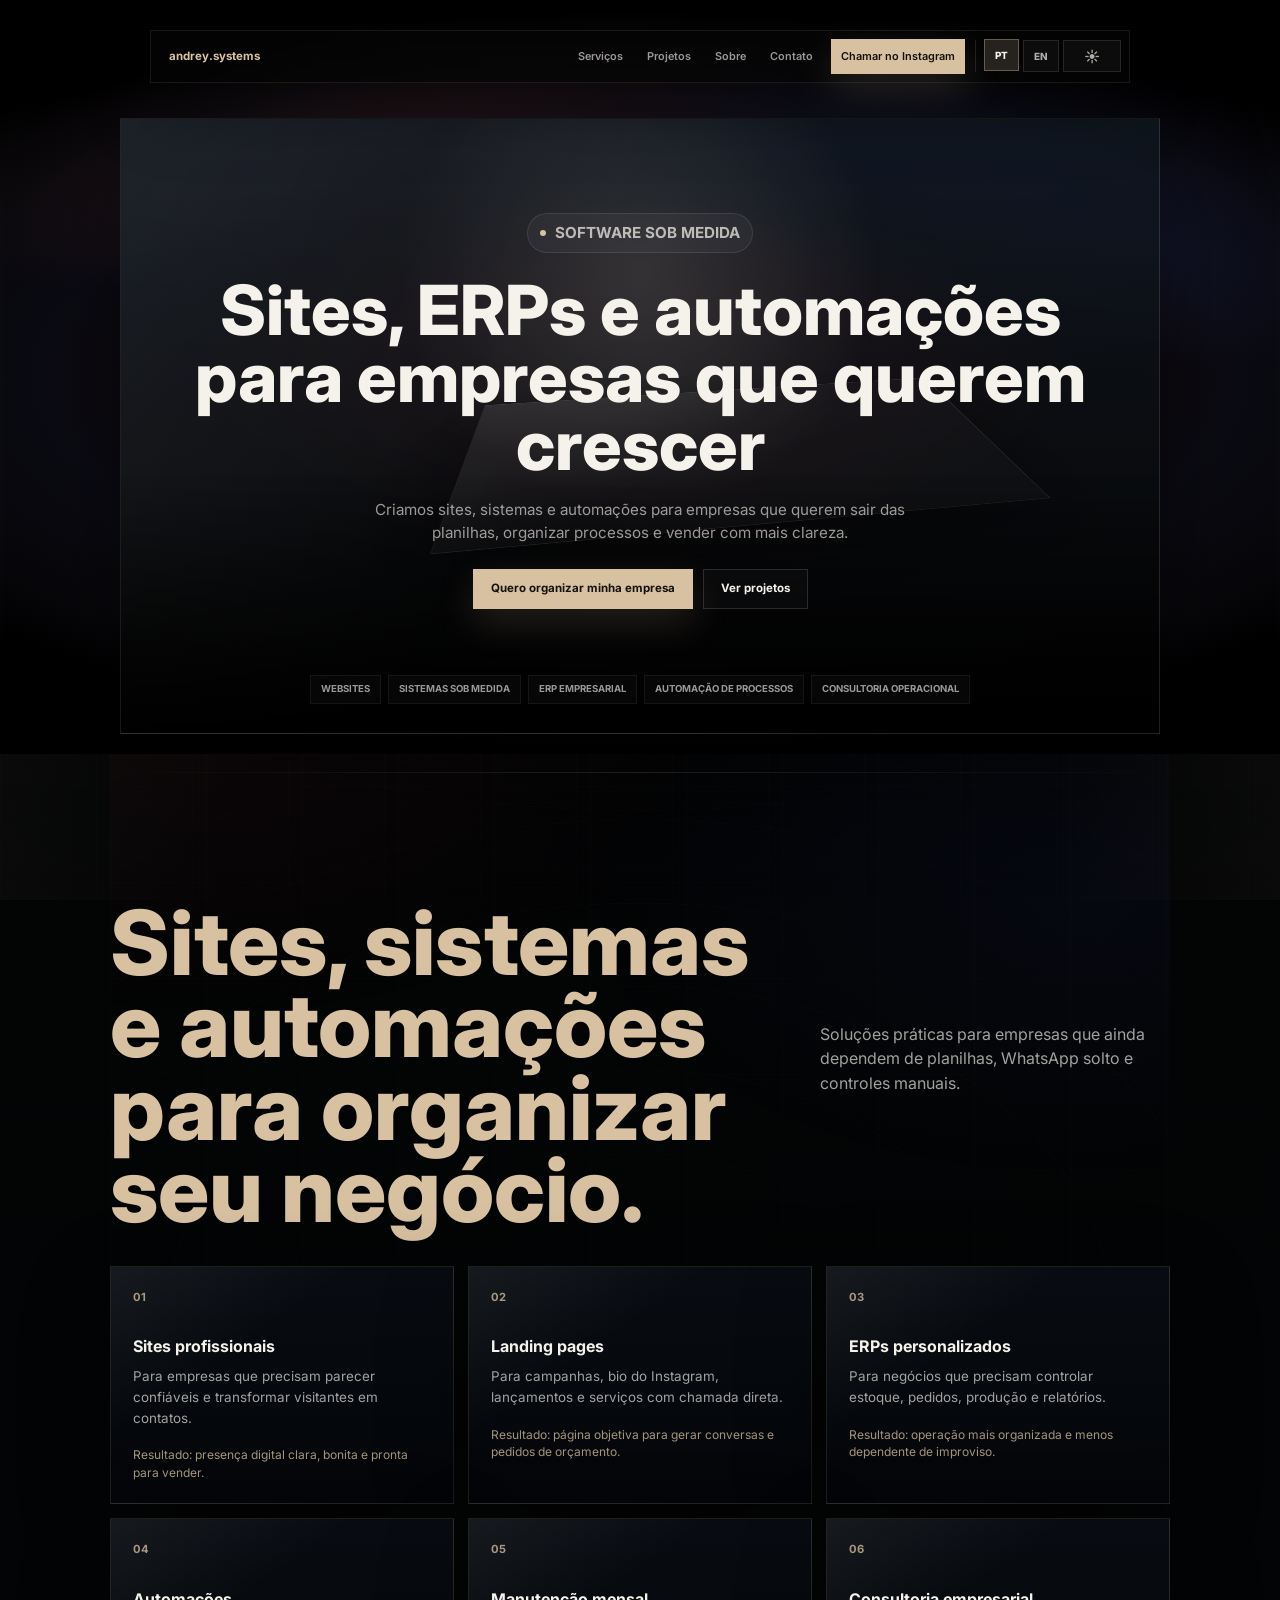
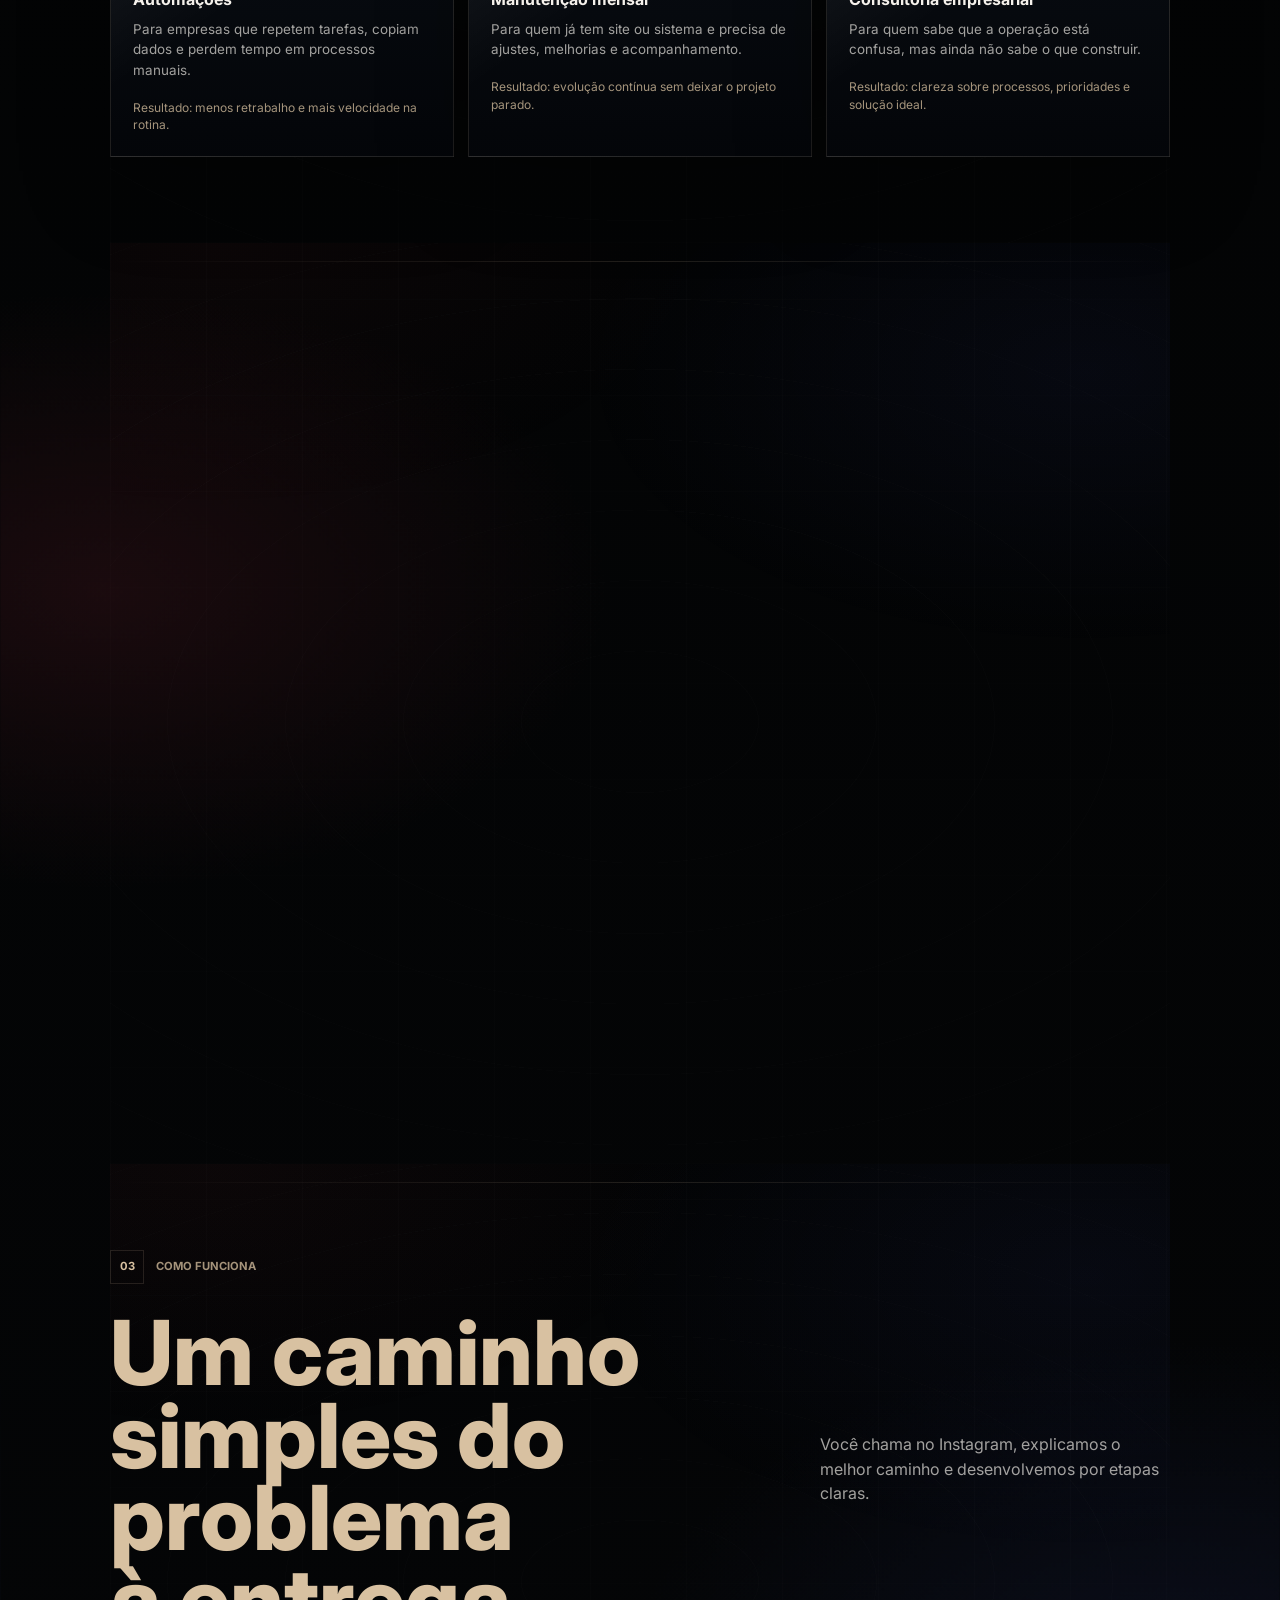
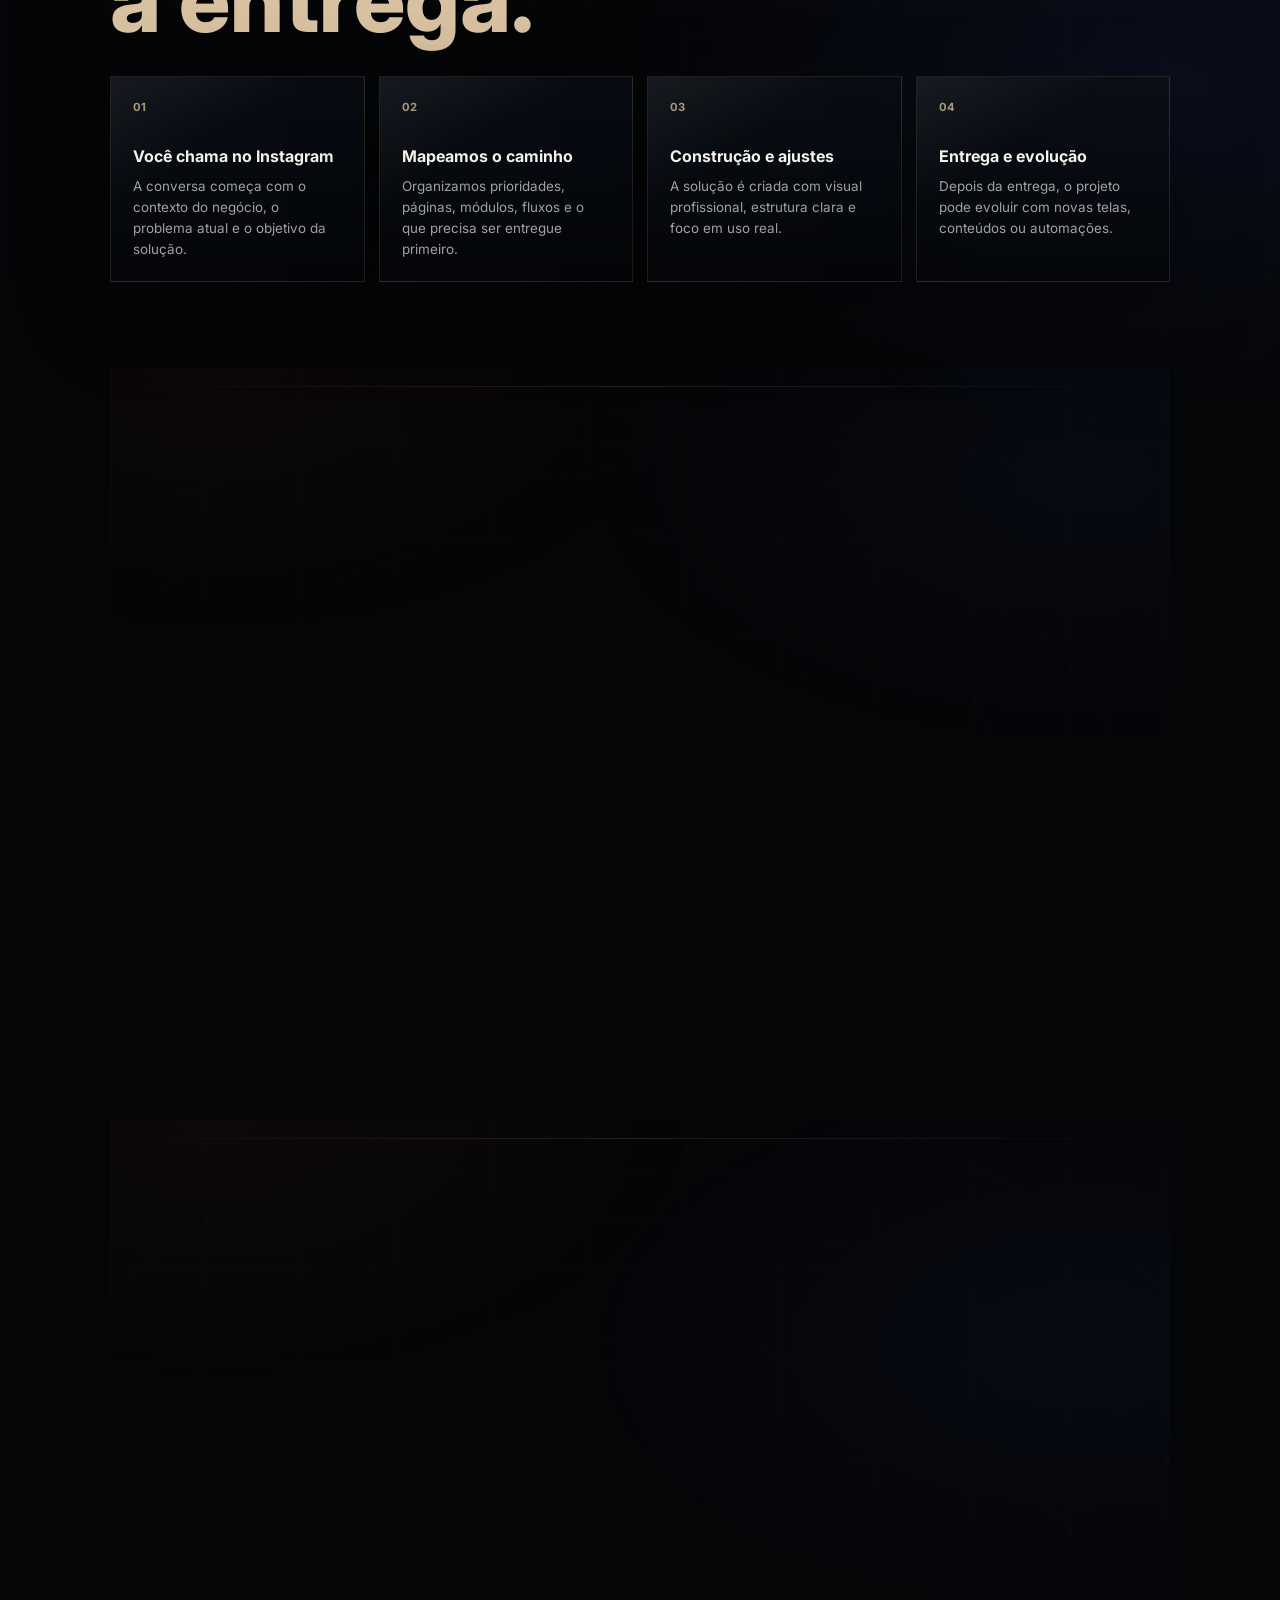
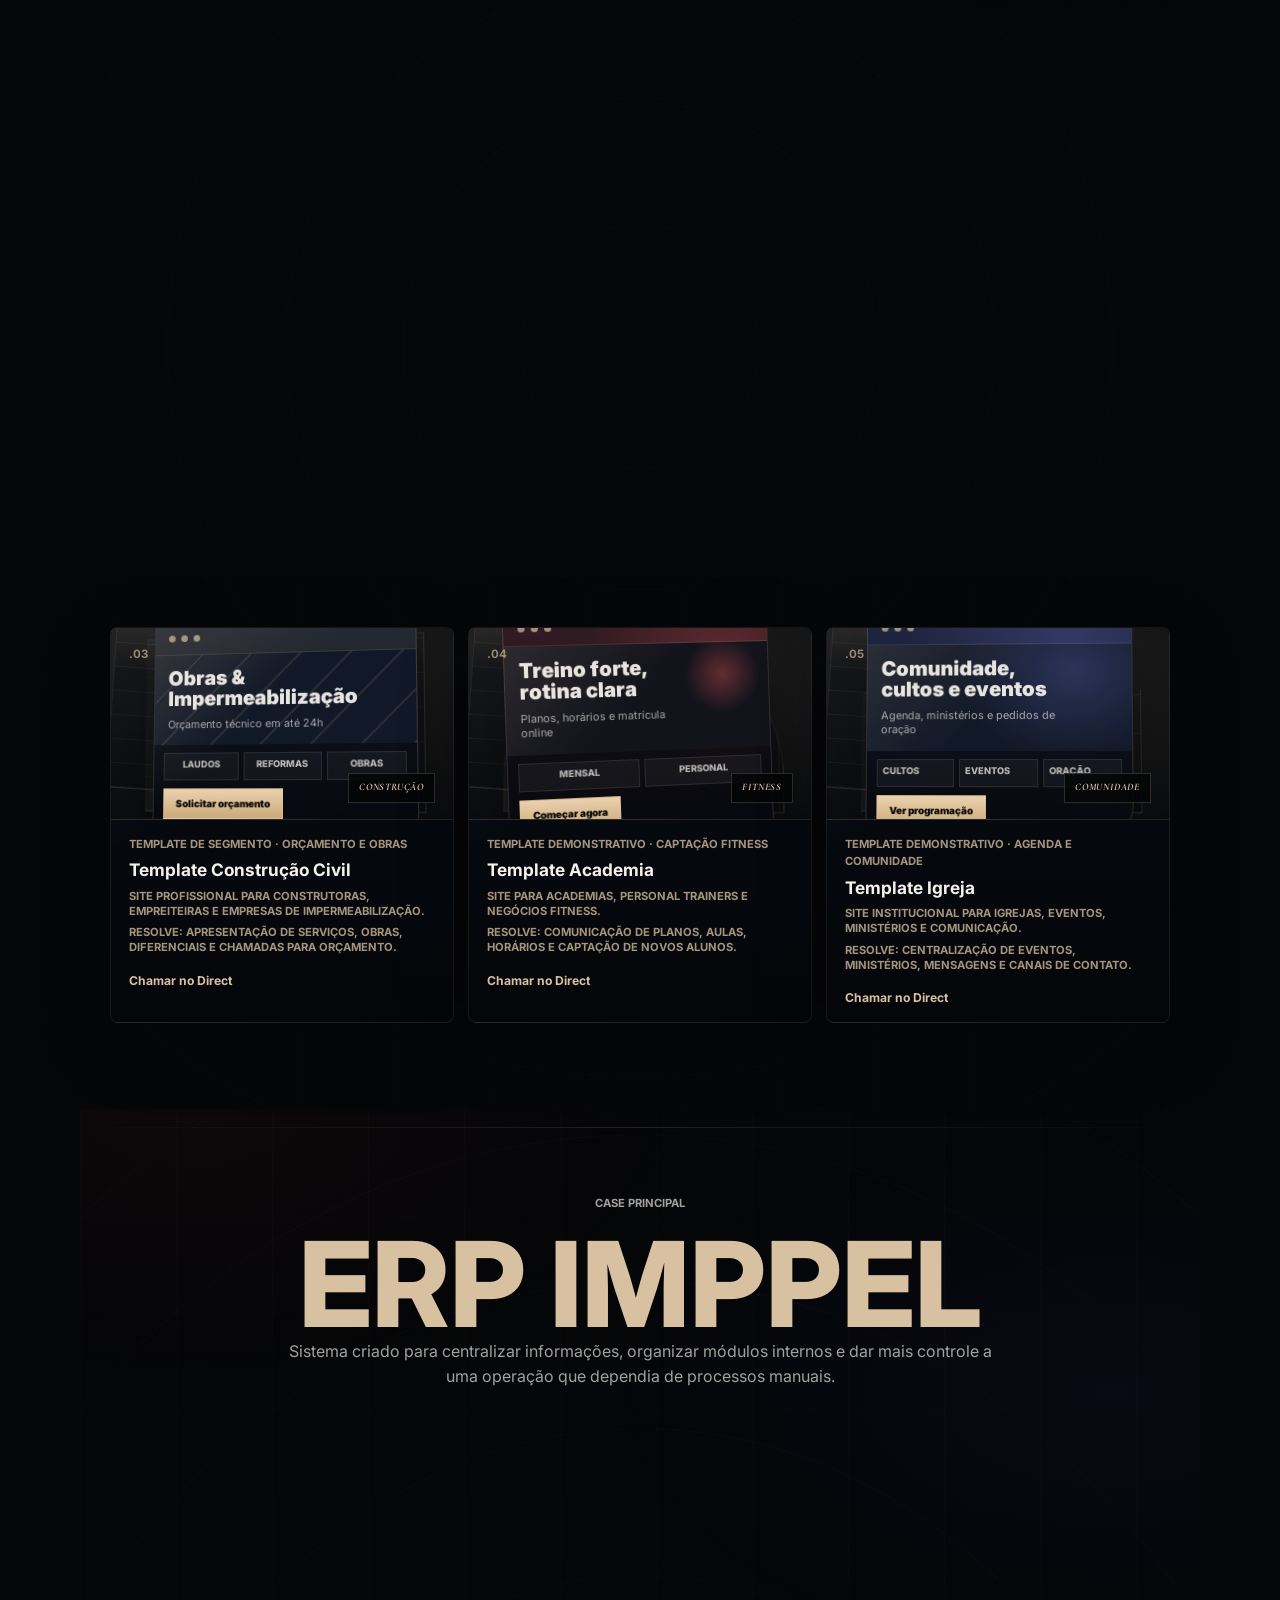
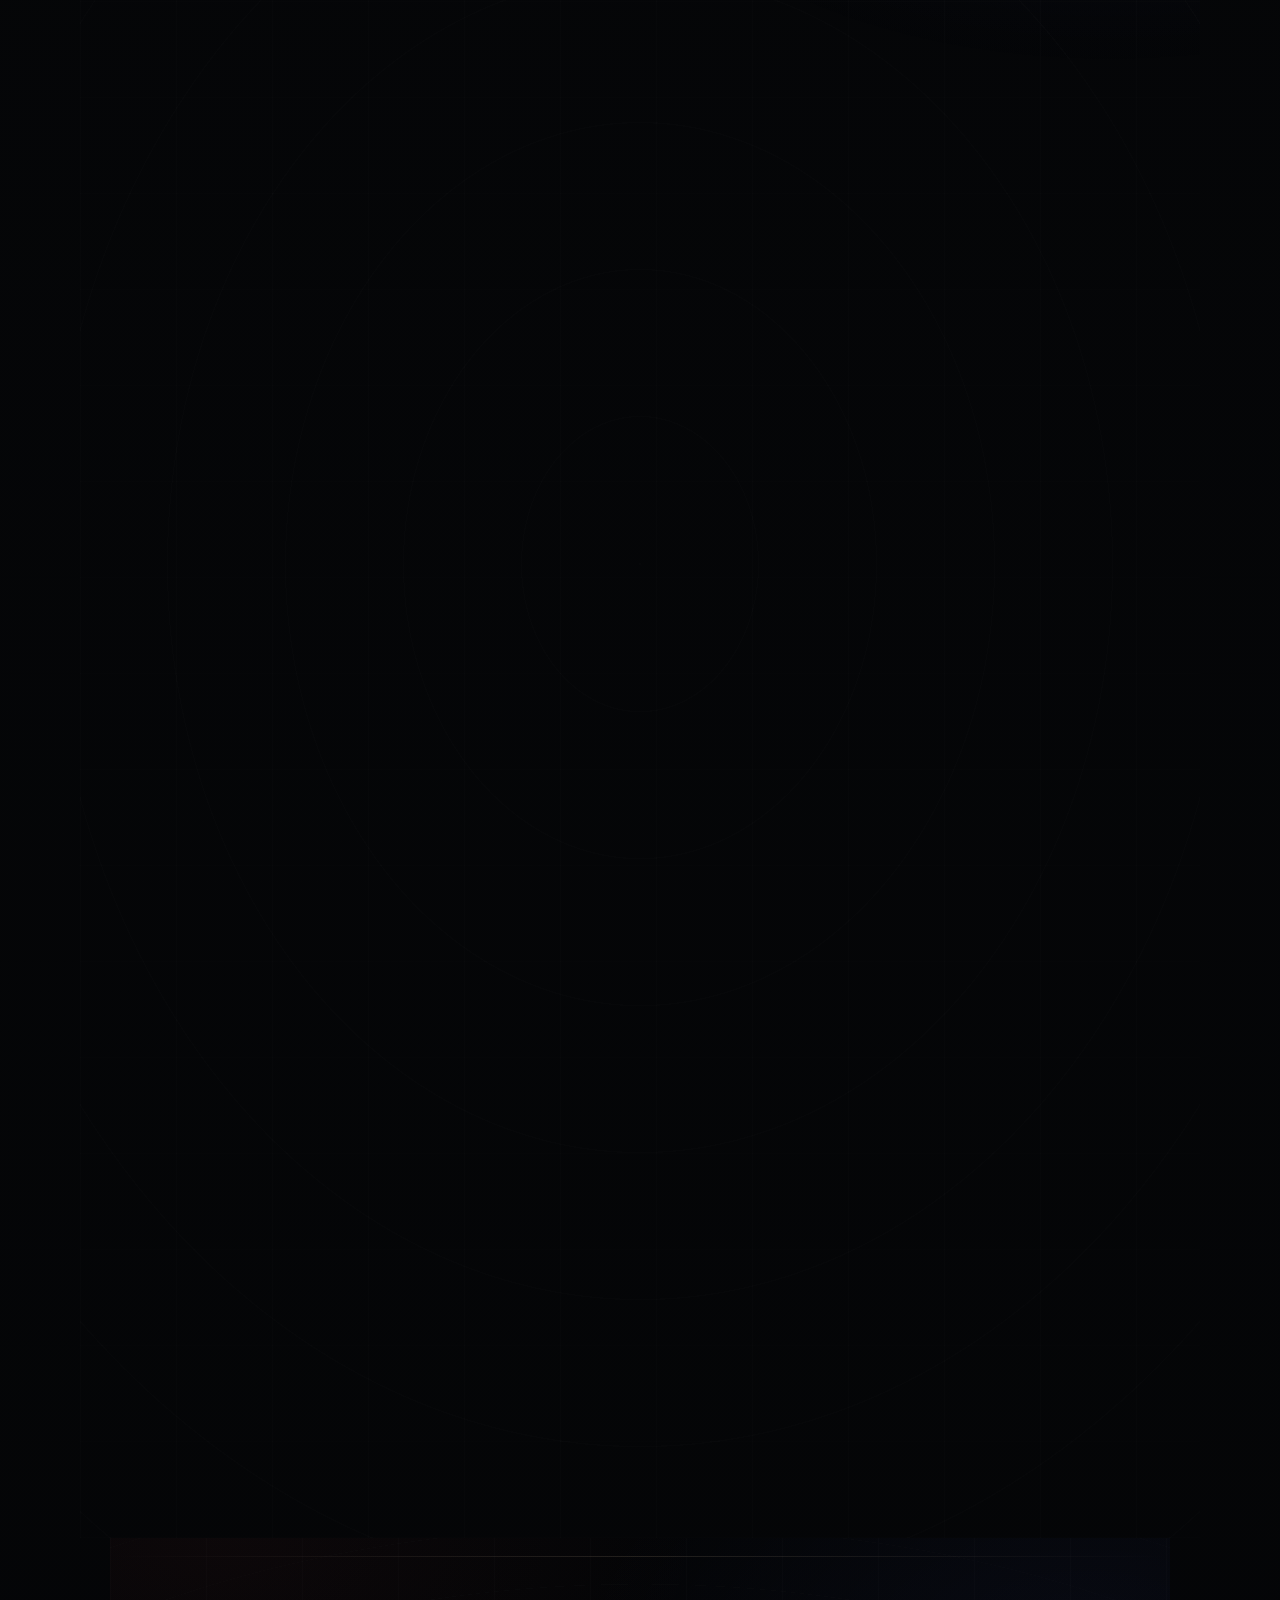
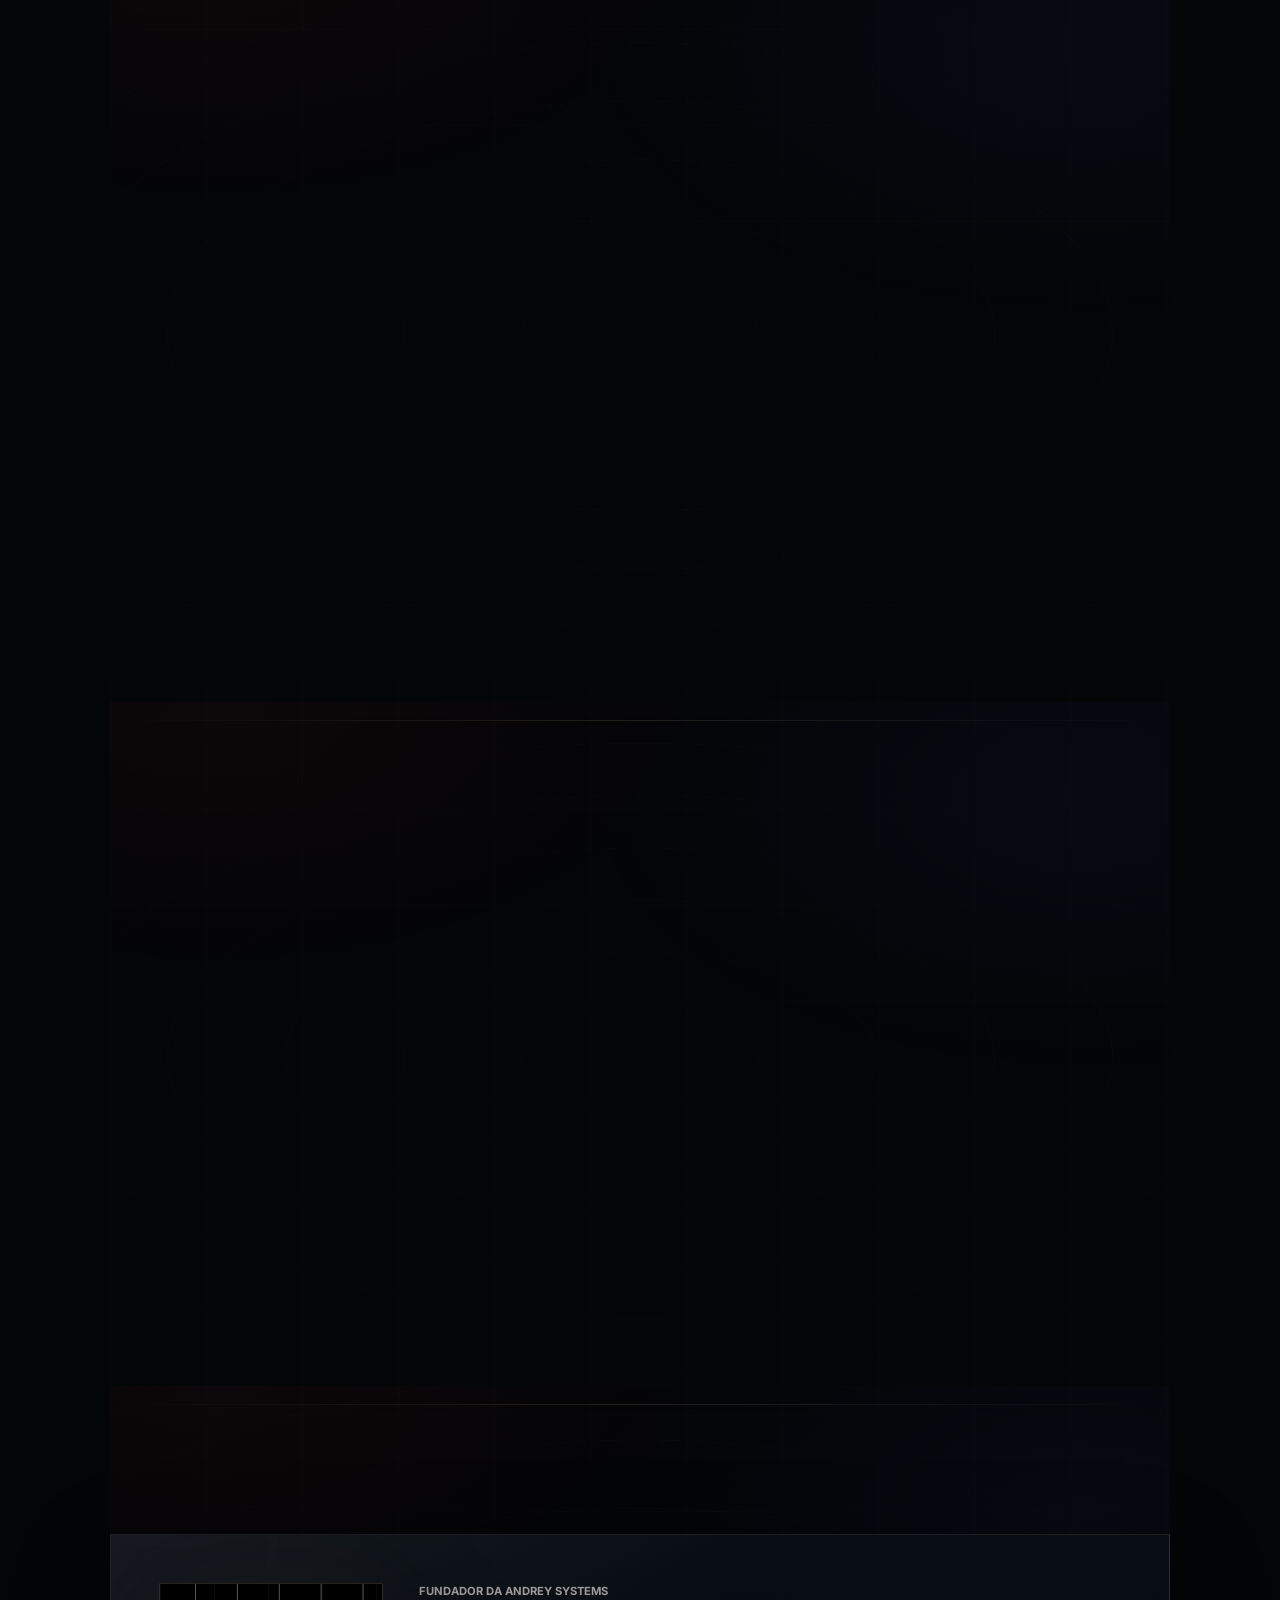
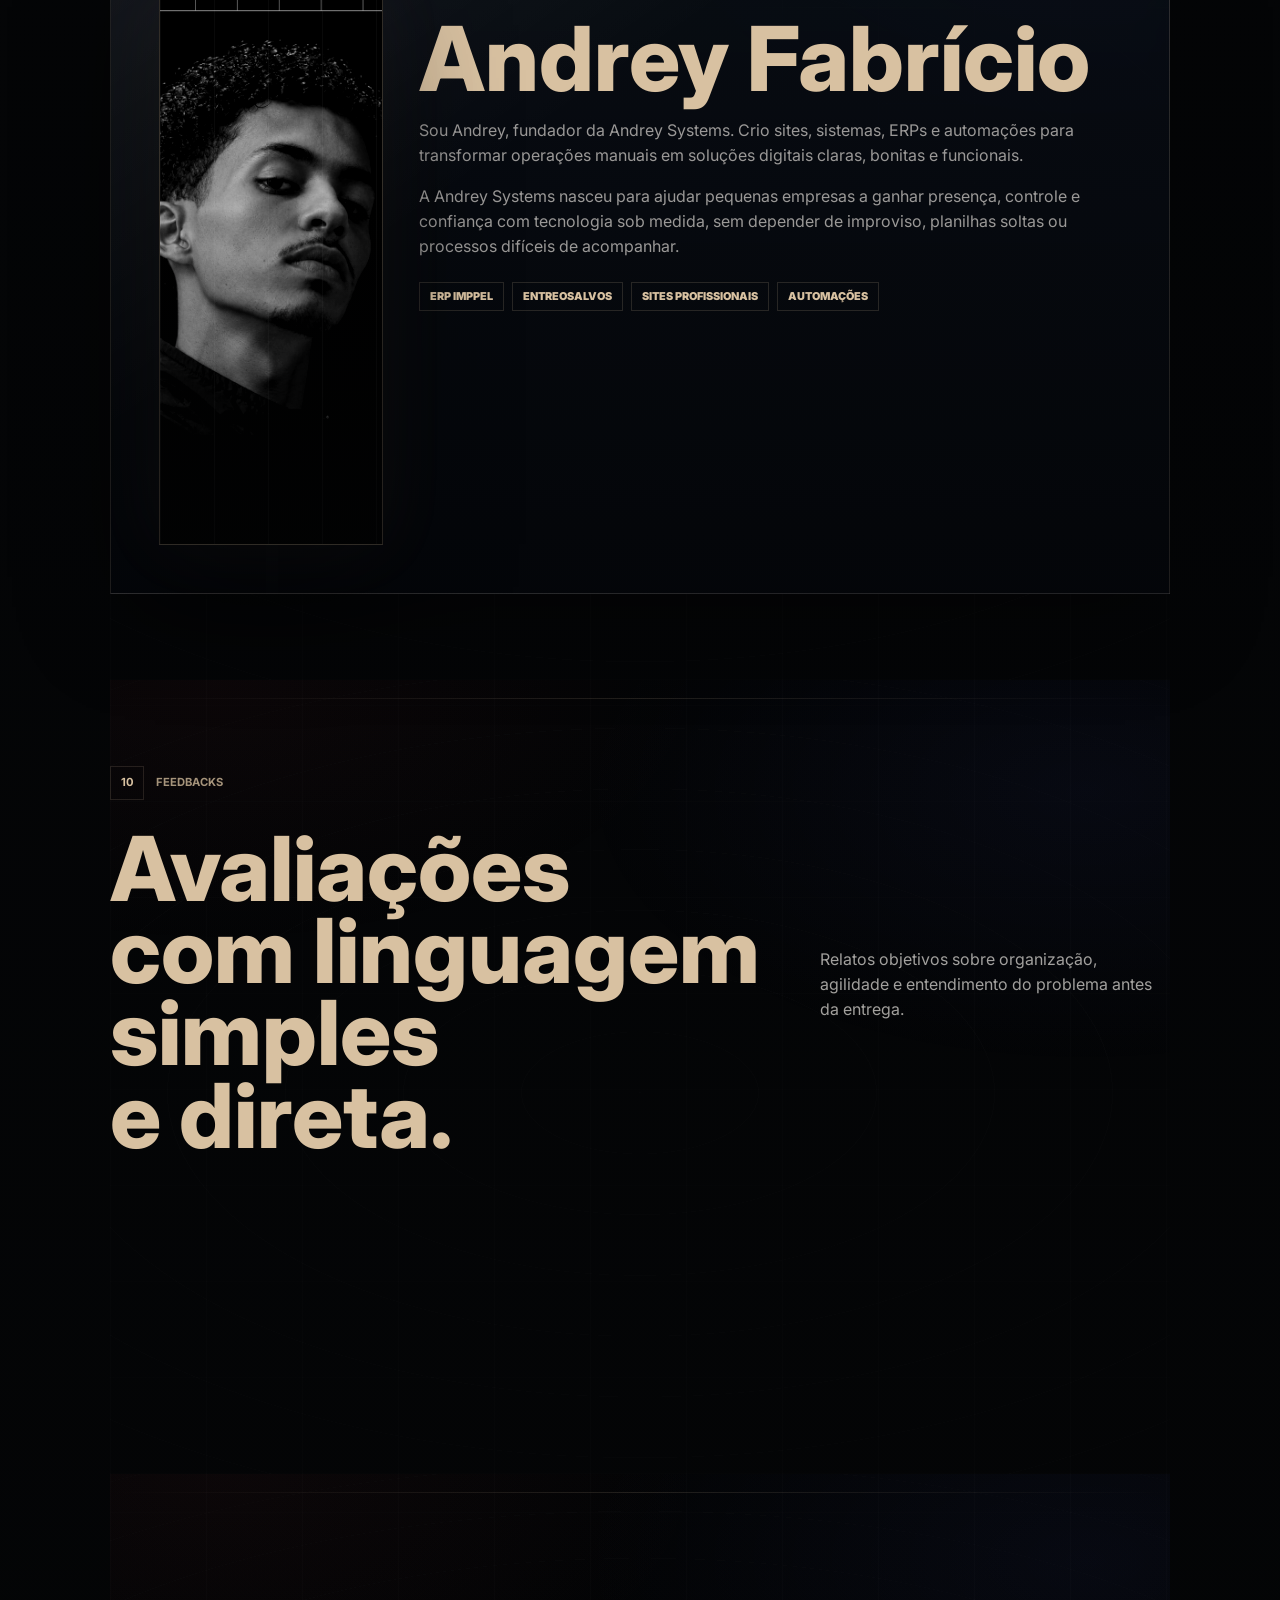
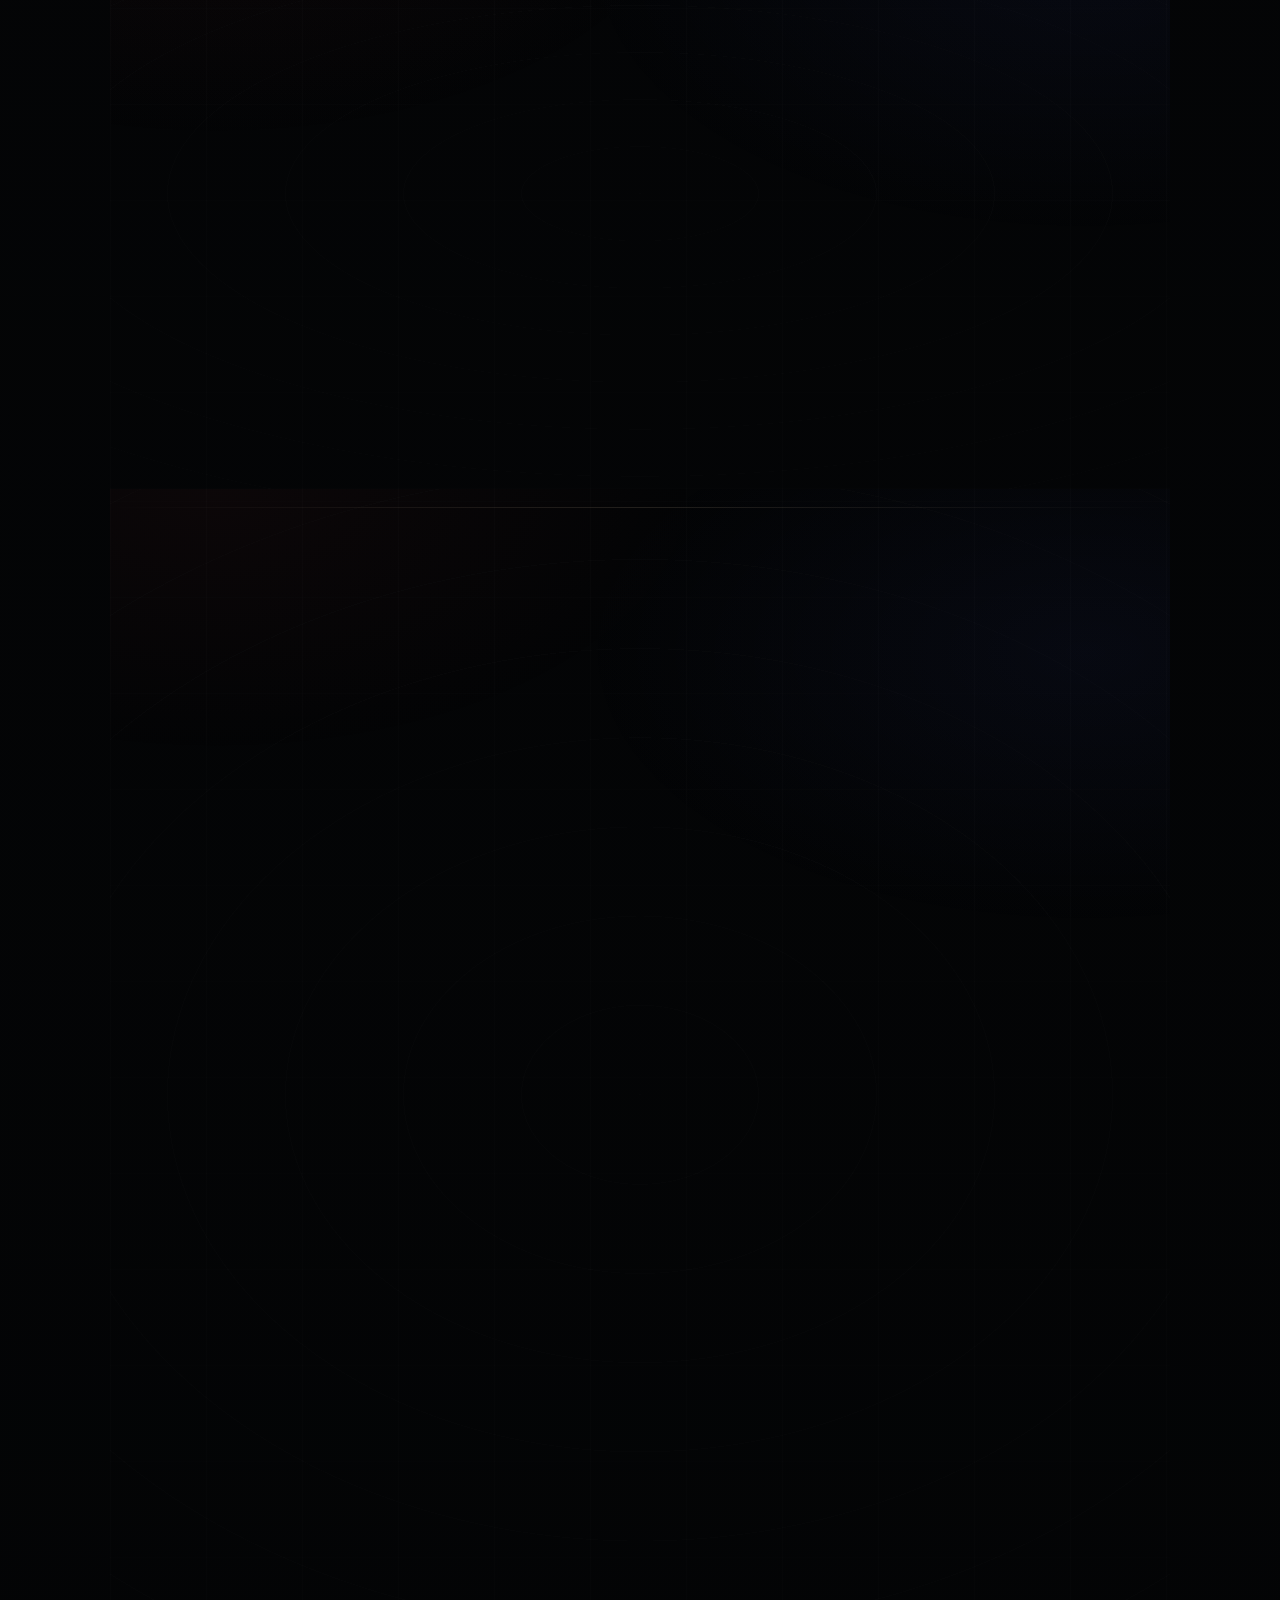
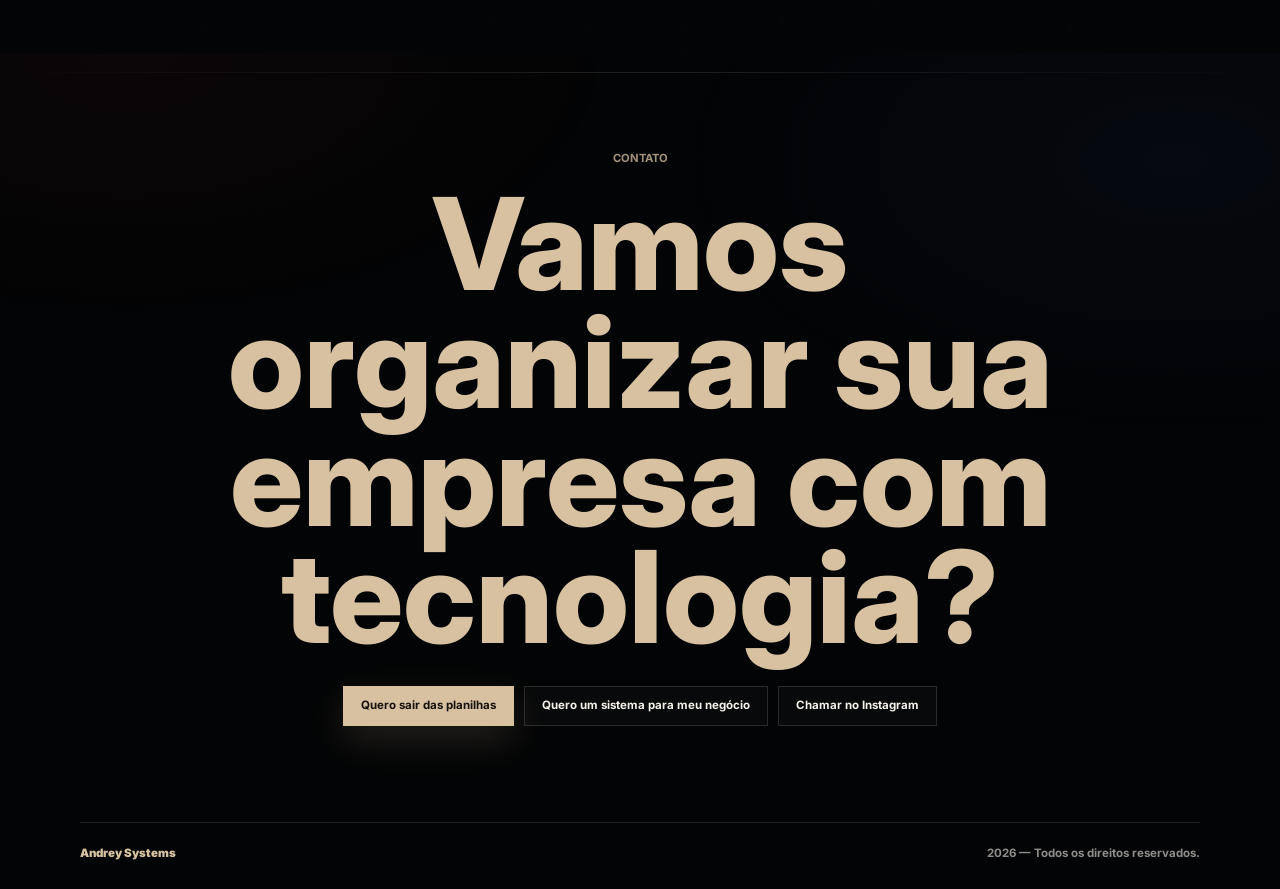
==== index.html @ 609681a9 "Refine light background and compact template cards" ====
﻿<!doctype html>
<html lang="pt-BR">
  <head>
    <meta charset="UTF-8" />
    <meta name="viewport" content="width=device-width, initial-scale=1.0" />
    <meta
      name="description"
      content="A Andrey Systems cria sites profissionais, ERPs, sistemas personalizados e automações para empresas que querem organizar processos, reduzir planilhas e crescer com tecnologia."
    />
    <meta name="theme-color" content="#050505" />
    <meta name="robots" content="index, follow" />
    <link rel="canonical" href="https://andrey.systems/" />
    <meta property="og:type" content="website" />
    <meta property="og:url" content="https://andrey.systems/" />
    <meta property="og:locale" content="pt_BR" />
    <meta property="og:site_name" content="ANDREY.SYSTEMS" />
    <meta property="og:title" content="Andrey Systems | Sites, sistemas e automações para empresas" />
    <meta
      property="og:description"
      content="Sites, ERPs, sistemas personalizados e automações para centralizar processos, integrar setores e transformar rotinas manuais em soluções digitais profissionais."
    />
    <meta property="og:image" content="./assets/images/premium-workspace.png" />
    <meta name="twitter:card" content="summary_large_image" />
    <meta name="twitter:title" content="Andrey Systems | Sites, sistemas e automações" />
    <meta
      name="twitter:description"
      content="Soluções digitais sob medida para empresas que querem organização, integração entre setores e crescimento."
    />
    <meta name="twitter:image" content="./assets/images/premium-workspace.png" />
    <title>Andrey Systems | Sites, sistemas, ERPs e automações</title>
    <link
      rel="icon"
      href="data:image/svg+xml,%3Csvg xmlns='http://www.w3.org/2000/svg' viewBox='0 0 64 64'%3E%3Crect width='64' height='64' fill='%23050505'/%3E%3Ctext x='32' y='38' text-anchor='middle' font-family='Arial' font-size='18' font-weight='700' fill='%23D8C1A1'%3EAS%3C/text%3E%3C/svg%3E"
    />
    <link rel="preconnect" href="https://fonts.googleapis.com" />
    <link rel="preconnect" href="https://fonts.gstatic.com" crossorigin />
    <link
      href="https://fonts.googleapis.com/css2?family=Cormorant+Garamond:ital,wght@0,500;0,600;1,500;1,600&family=Inter:wght@400;500;600;700&display=swap"
      rel="stylesheet"
    />
    <link rel="stylesheet" href="./styles.css" />
    <!-- Google Analytics: substitua G-XXXXXXXXXX pelo ID real quando ativar.
    <script async src="https://www.googletagmanager.com/gtag/js?id=G-XXXXXXXXXX"></script>
    <script>
      window.dataLayer = window.dataLayer || [];
      function gtag(){dataLayer.push(arguments);}
      gtag('js', new Date());
      gtag('config', 'G-XXXXXXXXXX');
    </script>
    -->
    <!-- Microsoft Clarity: substitua CLARITY_PROJECT_ID pelo ID real quando ativar.
    <script>
      (function(c,l,a,r,i,t,y){
        c[a]=c[a]||function(){(c[a].q=c[a].q||[]).push(arguments)};
        t=l.createElement(r);t.async=1;t.src="https://www.clarity.ms/tag/"+i;
        y=l.getElementsByTagName(r)[0];y.parentNode.insertBefore(t,y);
      })(window, document, "clarity", "script", "CLARITY_PROJECT_ID");
    </script>
    -->
    <script type="application/ld+json">
      {
        "@context": "https://schema.org",
        "@type": "ProfessionalService",
        "name": "Andrey Systems",
        "url": "https://andrey.systems/",
        "description": "Sites profissionais, ERPs, sistemas personalizados e automações para empresas.",
        "keywords": "sites profissionais, ERP personalizado, sistema empresarial, automações, landing pages, organização empresarial",
        "founder": {
          "@type": "Person",
          "name": "Andrey Fabrício"
        },
        "sameAs": ["https://www.instagram.com/andreyfabricio_/"],
        "areaServed": "Brasil",
        "serviceType": [
          "Websites profissionais",
          "ERPs personalizados",
          "Sistemas empresariais",
          "Automações",
          "Landing pages",
          "Manutenção mensal",
          "Consultoria de organização empresarial"
        ],
        "hasOfferCatalog": {
          "@type": "OfferCatalog",
          "name": "Serviços Andrey Systems",
          "itemListElement": [
            { "@type": "Offer", "itemOffered": { "@type": "Service", "name": "Sites profissionais" } },
            { "@type": "Offer", "itemOffered": { "@type": "Service", "name": "ERPs personalizados" } },
            { "@type": "Offer", "itemOffered": { "@type": "Service", "name": "Automações empresariais" } },
            { "@type": "Offer", "itemOffered": { "@type": "Service", "name": "Consultoria de organização empresarial" } }
          ]
        }
      }
    </script>
  </head>
  <body class="is-loading">
    <div class="grain" aria-hidden="true"></div>
    <div class="site-shell">
      <header class="site-header">
        <a class="brand" href="#home" aria-label="andrey.systems">
          andrey.systems
        </a>

        <button class="nav-toggle" type="button" aria-label="Abrir menu" aria-expanded="false">
          <span></span>
          <span></span>
        </button>

        <nav class="site-nav" aria-label="Navegação principal">
          <a href="#servicos">Serviços</a>
          <a href="#portfolio">Projetos</a>
          <a href="#sobre">Sobre</a>
          <a href="https://www.instagram.com/direct/t/andreyfabricio_" target="_blank" rel="noreferrer">Contato</a>
          <a
            class="nav-cta"
            href="https://www.instagram.com/direct/t/andreyfabricio_"
            target="_blank"
            rel="noreferrer"
          >
            Chamar no Instagram
          </a>
          <div class="header-controls" aria-label="Preferências do site">
            <button class="control-button is-active" type="button" data-lang-option="pt">PT</button>
            <button class="control-button" type="button" data-lang-option="en">EN</button>
            <button class="control-button theme-toggle" type="button" data-theme-toggle aria-label="Alternar para modo claro">
              <span aria-hidden="true">☀</span>
            </button>
          </div>
        </nav>
      </header>

      <main>
        <section class="hero tech-hero" id="home" data-section="01">
          <div class="tech-ambient" aria-hidden="true"></div>
          <div class="tech-grid" aria-hidden="true"></div>

          <div class="hero-frame reveal">
            <div class="hero-orb parallax-slow" aria-hidden="true"></div>

            <div class="hero-content">
            <p class="eyebrow">Software sob medida</p>
            <h1>
              <span class="title-main">
                <span>Sites, ERPs</span>
                <span>e automações</span>
              </span>
              <span class="title-main">
                <span>para empresas que</span>
              </span>
              <span class="title-accent">
                <span>querem crescer</span>
              </span>
            </h1>
            <p>
              Transformo processos manuais em sistemas digitais simples, bonitos e funcionais.
            </p>
            <div class="hero-actions">
              <a
                class="button primary"
                href="https://www.instagram.com/direct/t/andreyfabricio_"
                target="_blank"
                rel="noreferrer"
              >
                Quero organizar minha empresa
              </a>
              <a class="button secondary" href="#portfolio">Ver Projetos</a>
            </div>
          </div>

          </div>

          <div class="hero-pillars" aria-hidden="true">
            <span style="--h: 92%; --d: 480ms"></span>
            <span style="--h: 84%; --d: 420ms"></span>
            <span style="--h: 78%; --d: 360ms"></span>
            <span style="--h: 70%; --d: 300ms"></span>
            <span style="--h: 62%; --d: 240ms"></span>
            <span style="--h: 54%; --d: 180ms"></span>
            <span style="--h: 46%; --d: 120ms"></span>
            <span style="--h: 34%; --d: 60ms"></span>
            <span style="--h: 18%; --d: 0ms"></span>
            <span style="--h: 34%; --d: 60ms"></span>
            <span style="--h: 46%; --d: 120ms"></span>
            <span style="--h: 54%; --d: 180ms"></span>
            <span style="--h: 62%; --d: 240ms"></span>
            <span style="--h: 70%; --d: 300ms"></span>
            <span style="--h: 78%; --d: 360ms"></span>
            <span style="--h: 84%; --d: 420ms"></span>
            <span style="--h: 92%; --d: 480ms"></span>
          </div>

          <div class="hero-footer reveal" aria-label="Especialidades">
            <span>Websites</span>
            <span>Sistemas sob medida</span>
            <span>ERP empresarial</span>
            <span>Automação de processos</span>
            <span>Consultoria operacional</span>
          </div>
        </section>

        <section class="section services" id="servicos">
          <div class="section-kicker reveal">
            <span>01</span>
            <p>Serviços</p>
          </div>
          <div class="section-heading reveal">
            <h2>Estratégia, visual e operação em um só lugar.</h2>
            <p>
              Do primeiro contato ao pós-entrega, o foco é criar uma solução bonita, clara e útil
              para a rotina da sua empresa.
            </p>
          </div>

          <div class="service-grid">
            <article class="service-card reveal">
              <span>01</span>
              <h3>Sites profissionais</h3>
              <p>Para empresas que precisam parecer confiáveis e transformar visitantes em contatos.</p>
              <small>Resultado: presença digital clara, bonita e pronta para vender.</small>
            </article>
            <article class="service-card reveal">
              <span>02</span>
              <h3>Landing pages</h3>
              <p>Para campanhas, bio do Instagram, lançamentos e serviços com chamada direta.</p>
              <small>Resultado: página objetiva para gerar conversas e pedidos de orçamento.</small>
            </article>
            <article class="service-card reveal">
              <span>03</span>
              <h3>ERPs personalizados</h3>
              <p>Para negócios que precisam controlar estoque, pedidos, produção e relatórios.</p>
              <small>Resultado: operação mais organizada e menos dependente de improviso.</small>
            </article>
            <article class="service-card reveal">
              <span>04</span>
              <h3>Automações</h3>
              <p>Para empresas que repetem tarefas, copiam dados e perdem tempo em processos manuais.</p>
              <small>Resultado: menos retrabalho e mais velocidade na rotina.</small>
            </article>
            <article class="service-card reveal">
              <span>05</span>
              <h3>Manutenção mensal</h3>
              <p>Para quem já tem site ou sistema e precisa de ajustes, melhorias e acompanhamento.</p>
              <small>Resultado: evolução contínua sem deixar o projeto parado.</small>
            </article>
            <article class="service-card reveal">
              <span>06</span>
              <h3>Consultoria empresarial</h3>
              <p>Para quem sabe que a operação está confusa, mas ainda não sabe o que construir.</p>
              <small>Resultado: clareza sobre processos, prioridades e solução ideal.</small>
            </article>
          </div>
        </section>

        <section class="section trust" id="diferenciais">
          <div class="section-kicker reveal">
            <span>02</span>
            <p>Por que escolher</p>
          </div>
          <div class="section-heading reveal">
            <h2>Construção sob medida, com foco no problema real.</h2>
            <p>
              A Andrey Systems não entrega apenas uma tela bonita. O trabalho começa entendendo a
              operação e termina com uma solução que pode evoluir junto com a empresa.
            </p>
          </div>

          <div class="trust-grid">
            <article class="trust-card reveal">
              <span>01</span>
              <h3>Soluções personalizadas</h3>
              <p>Cada projeto nasce da rotina do cliente, não de um pacote genérico.</p>
            </article>
            <article class="trust-card reveal">
              <span>02</span>
              <h3>Problemas reais</h3>
              <p>O objetivo é resolver gargalos de organização, venda, controle e comunicação.</p>
            </article>
            <article class="trust-card reveal">
              <span>03</span>
              <h3>ERP em ambiente real</h3>
              <p>O ERP IMPPEL valida a capacidade de construir sistemas com módulos conectados.</p>
            </article>
            <article class="trust-card reveal">
              <span>04</span>
              <h3>Setores integrados</h3>
              <p>Fluxos pensados para conectar atendimento, orçamento, estoque, execução e financeiro.</p>
            </article>
            <article class="trust-card reveal">
              <span>05</span>
              <h3>Pós-entrega</h3>
              <p>Acompanhamento para ajustes, melhorias e orientação depois que o projeto sai do papel.</p>
            </article>
            <article class="trust-card reveal">
              <span>06</span>
              <h3>Evolução contínua</h3>
              <p>Sistemas podem crescer com novos módulos, novas regras e novas integrações.</p>
            </article>
          </div>
        </section>

        <section class="section process" id="processo">
          <div class="section-kicker reveal">
            <span>03</span>
            <p>Como funciona</p>
          </div>
          <div class="section-heading reveal">
            <h2>Depois do direct, o processo fica simples.</h2>
            <p>
              Você não precisa chegar com tudo pronto. A conversa começa pelo problema, passa pelo
              planejamento e vira uma entrega prática para o seu negócio.
            </p>
          </div>

          <div class="process-grid">
            <article class="process-card reveal">
              <span>01</span>
              <h3>Conversa inicial</h3>
              <p>Entendo sua empresa, sua rotina e o que hoje está travando crescimento ou organização.</p>
            </article>
            <article class="process-card reveal">
              <span>02</span>
              <h3>Planejamento da solução</h3>
              <p>Defino o melhor caminho: site, landing page, sistema, ERP, automação ou consultoria.</p>
            </article>
            <article class="process-card reveal">
              <span>03</span>
              <h3>Desenvolvimento</h3>
              <p>Construo a solução com visual profissional, estrutura clara e foco em uso real.</p>
            </article>
            <article class="process-card reveal">
              <span>04</span>
              <h3>Entrega e suporte</h3>
              <p>Você recebe a solução pronta, com ajustes finais e orientação para usar ou publicar.</p>
            </article>
          </div>
        </section>

        <section class="section audience" id="para-quem">
          <div class="section-kicker reveal">
            <span>04</span>
            <p>Para quem é</p>
          </div>
          <div class="section-heading reveal">
            <h2>Para negócios que precisam sair do improviso.</h2>
            <p>
              A Andrey Systems atende empresas que querem organizar processos, melhorar a presença
              digital e transformar rotinas manuais em ferramentas confiáveis.
            </p>
          </div>

          <div class="audience-grid">
            <article class="audience-card reveal">Pequenas empresas</article>
            <article class="audience-card reveal">Prestadores de serviço</article>
            <article class="audience-card reveal">Construção civil</article>
            <article class="audience-card reveal">Academias e Muay Thai</article>
            <article class="audience-card reveal">Igrejas e comunidades</article>
            <article class="audience-card reveal">Negócios presos em planilhas e WhatsApp</article>
          </div>
        </section>

        <section class="section portfolio" id="portfolio">
          <div class="section-kicker reveal">
            <span>05</span>
            <p>Projetos</p>
          </div>
          <div class="work-heading reveal">
            <h2>Work</h2>
            <p>Projetos e modelos pensados para mostrar clareza, organização e resultado comercial.</p>
          </div>

          <div class="work-grid">
            <article class="project-card project-large reveal parallax-card">
              <div class="project-number" aria-hidden="true">.01</div>
              <div class="project-media media-imppel project-gallery parallax-slow">
                <img
                  class="project-shot project-shot-main"
                  src="./assets/images/erp-dashboard-real.png"
                  width="1920"
                  height="1080"
                  loading="lazy"
                  alt="Painel principal do ERP IMPPEL"
                />
                <img
                  class="project-shot project-shot-float"
                  src="./assets/images/erp-budget-real.png"
                  width="1920"
                  height="1080"
                  loading="lazy"
                  alt="Tela de orçamento do ERP IMPPEL"
                />
                <span>ERP IMPPEL</span>
              </div>
              <div class="project-meta">
                <p>ERP personalizado · operação interna</p>
                <h3>ERP IMPPEL</h3>
                <p class="project-desc">Sistema para centralizar processos, módulos e acompanhamento operacional.</p>
                <p class="project-problem">Resolve: controles manuais, dados espalhados e falta de visão da operação.</p>
                <p class="project-details">Status: em uso interno · Tecnologias: React, TypeScript, Node.js</p>
                <a href="./projetos/erp-imppel/">Ver case ERP IMPPEL</a>
              </div>
            </article>

            <article class="project-card reveal parallax-card">
              <div class="project-number" aria-hidden="true">.02</div>
              <div class="project-media media-salvos project-gallery parallax-slow">
                <img
                  class="project-shot project-shot-main"
                  src="./assets/images/entreossalvos-dark-real.png"
                  width="1920"
                  height="1080"
                  loading="lazy"
                  alt="Dashboard do Entreosalvos em modo escuro"
                />
                <img
                  class="project-shot project-shot-float"
                  src="./assets/images/entreossalvos-light-real.png"
                  width="1920"
                  height="1080"
                  loading="lazy"
                  alt="Dashboard do Entreosalvos em modo claro"
                />
                <span>SaaS em desenvolvimento</span>
              </div>
              <div class="project-meta">
                <p>SaaS · em desenvolvimento</p>
                <h3>Entreosalvos</h3>
                <p class="project-desc">Plataforma focada em hábitos, rotina, disciplina e desenvolvimento pessoal.</p>
                <p class="project-problem">Resolve: dificuldade de manter constância, acompanhar evolução e estruturar rotina.</p>
                <p class="project-details">Status: em desenvolvimento · Categoria: SaaS · Tecnologias: React, Node.js</p>
                <a href="https://www.instagram.com/direct/t/andreyfabricio_" target="_blank" rel="noreferrer">
                  Chamar no Direct
                </a>
              </div>
            </article>

            <article class="project-card reveal parallax-card">
              <div class="project-number" aria-hidden="true">.03</div>
              <div class="project-media media-civil parallax-slow">
                <div class="template-preview template-civil" aria-hidden="true">
                  <div class="template-topbar">
                    <i></i>
                    <i></i>
                    <i></i>
                  </div>
                  <div class="template-hero">
                    <strong>Obras & Impermeabilização</strong>
                    <small>Orçamento técnico em até 24h</small>
                  </div>
                  <div class="template-service-row">
                    <i>Laudos</i>
                    <i>Reformas</i>
                    <i>Obras</i>
                  </div>
                  <div class="template-cta">Solicitar orçamento</div>
                </div>
                <span>Construção</span>
              </div>
              <div class="project-meta">
                <p>Template de segmento · orçamento e obras</p>
                <h3>Template Construção Civil</h3>
                <p class="project-desc">Modelo para empresas de obras, reformas, engenharia e serviços técnicos.</p>
                <p class="project-problem">Resolve: dificuldade de mostrar serviços, obras e chamar clientes para orçamento.</p>
                <p class="project-details">Status: template pronto · Público: construção civil</p>
                <a href="https://www.instagram.com/direct/t/andreyfabricio_" target="_blank" rel="noreferrer">
                  Chamar no Direct
                </a>
              </div>
            </article>

            <article class="project-card reveal parallax-card">
              <div class="project-number" aria-hidden="true">.04</div>
              <div class="project-media media-academia parallax-slow">
                <div class="template-preview template-fitness" aria-hidden="true">
                  <div class="template-topbar">
                    <i></i>
                    <i></i>
                    <i></i>
                  </div>
                  <div class="template-hero">
                    <strong>Treino forte, rotina clara</strong>
                    <small>Planos, horários e matrícula online</small>
                  </div>
                  <div class="template-plan-grid">
                    <i>Mensal</i>
                    <i>Personal</i>
                  </div>
                  <div class="template-cta">Começar agora</div>
                </div>
                <span>Fitness</span>
              </div>
              <div class="project-meta">
                <p>Template futuro · captação de alunos</p>
                <h3>Template Academia</h3>
                <p class="project-desc">Página para planos, aulas, chamadas para direct e captação de novos alunos.</p>
                <p class="project-problem">Resolve: captação informal e falta de uma página clara para planos e horários.</p>
                <p class="project-details">Status: planejado · Público: academias e lutas</p>
                <a href="https://www.instagram.com/direct/t/andreyfabricio_" target="_blank" rel="noreferrer">
                  Chamar no Direct
                </a>
              </div>
            </article>

            <article class="project-card reveal parallax-card">
              <div class="project-number" aria-hidden="true">.05</div>
              <div class="project-media media-igreja parallax-slow">
                <div class="template-preview template-church" aria-hidden="true">
                  <div class="template-topbar">
                    <i></i>
                    <i></i>
                    <i></i>
                  </div>
                  <div class="template-hero">
                    <strong>Comunidade, cultos e eventos</strong>
                    <small>Agenda, ministérios e pedidos de oração</small>
                  </div>
                  <div class="template-service-row">
                    <i>Cultos</i>
                    <i>Eventos</i>
                    <i>Oração</i>
                  </div>
                  <div class="template-cta">Ver programação</div>
                </div>
                <span>Comunidade</span>
              </div>
              <div class="project-meta">
                <p>Template futuro · agenda e comunidade</p>
                <h3>Template Igreja</h3>
                <p class="project-desc">Site para agenda, mensagens, eventos e comunicação com a comunidade.</p>
                <p class="project-problem">Resolve: comunicação espalhada e dificuldade de centralizar eventos e informações.</p>
                <p class="project-details">Status: planejado · Público: igrejas e comunidades</p>
                <a href="https://www.instagram.com/direct/t/andreyfabricio_" target="_blank" rel="noreferrer">
                  Chamar no Direct
                </a>
              </div>
            </article>
          </div>
        </section>

        <section class="section case-section" id="case">
          <div class="case-heading reveal">
            <p class="eyebrow">Case principal</p>
            <h2>ERP IMPPEL</h2>
            <p>
              Um ERP criado para centralizar informações, organizar módulos internos e dar mais
              controle para uma operação que dependia de processos manuais.
            </p>
          </div>

          <div class="case-visual case-gallery reveal parallax-slow">
            <figure class="case-gallery-main">
              <img
                src="./assets/images/erp-dashboard-real.png"
                width="1920"
                height="1080"
                loading="lazy"
                alt="Painel principal do ERP IMPPEL"
              />
              <figcaption>
                <strong>ERP IMPPEL</strong>
                Sistema completo para gestão de obras, materiais, estoque, clientes, financeiro e pós-venda.
              </figcaption>
            </figure>
            <div class="case-gallery-strip compact-scroll" aria-label="Telas reais do ERP IMPPEL">
              <img src="./assets/images/erp-login-real.png" width="1920" height="1080" loading="lazy" alt="Login do ERP IMPPEL" />
              <img src="./assets/images/erp-inventory-real.png" width="1920" height="1080" loading="lazy" alt="Tela de estoque do ERP IMPPEL" />
              <img src="./assets/images/erp-budget-real.png" width="1920" height="1080" loading="lazy" alt="Tela de orçamentos do ERP IMPPEL" />
              <img src="./assets/images/erp-dashboard-real.png" width="1920" height="1080" loading="lazy" alt="Dashboard secundário do ERP IMPPEL" />
            </div>
          </div>

          <div class="case-grid reveal">
            <article>
              <span>01</span>
              <h3>Problema</h3>
              <p>Informações espalhadas, controles manuais e baixa visibilidade sobre etapas internas.</p>
            </article>
            <article>
              <span>02</span>
              <h3>Solução</h3>
              <p>ERP sob medida com fluxos conectados, módulos objetivos e navegação simples.</p>
            </article>
            <article>
              <span>03</span>
              <h3>Módulos</h3>
              <p>Mais de 7 módulos conectando CRM, orçamentos, OS, materiais, estoque, garantia e financeiro.</p>
            </article>
            <article>
              <span>04</span>
              <h3>Resultado</h3>
              <p>Mais controle, menos retrabalho e uma operação preparada para crescer com organização.</p>
            </article>
          </div>

          <div class="case-flow reveal">
            <div class="case-flow-copy">
              <p class="eyebrow">Fluxo operacional</p>
              <h3>Da entrada do pedido ao acompanhamento.</h3>
              <p>
                O ERP foi pensado para conectar etapas que antes ficavam separadas. A empresa passa
                a ter um caminho mais claro para registrar, acompanhar e consultar informações.
              </p>
            </div>
            <ol class="timeline-list">
              <li>CRM</li>
              <li>Orçamento</li>
              <li>OS</li>
              <li>Materiais</li>
              <li>Estoque</li>
              <li>Garantia</li>
              <li>Financeiro</li>
            </ol>
          </div>

          <div class="case-proof reveal">
            <article>
              <span>Tecnologias</span>
              <p>React, TypeScript, Node.js, rotas internas, componentes reutilizáveis e estrutura modular.</p>
            </article>
            <article>
              <span>Integrações</span>
              <p>CRM, orçamento, OS, materiais, estoque, garantia e financeiro trabalhando em fluxo conectado.</p>
            </article>
            <article>
              <span>Maturidade</span>
              <p>Projeto pensado para operação real, evolução contínua e inclusão de novos módulos.</p>
            </article>
          </div>

          <div class="case-cta reveal">
            <a
              class="button primary"
              href="https://www.instagram.com/direct/t/andreyfabricio_"
              target="_blank"
              rel="noreferrer"
            >
              Quero um sistema para meu negócio
            </a>
          </div>
        </section>

        <section class="section development" id="em-desenvolvimento">
          <div class="section-kicker reveal">
            <span>07</span>
            <p>Projetos em desenvolvimento</p>
          </div>
          <article class="development-card reveal">
            <span>Status: Em desenvolvimento</span>
            <h2>Entreosalvos</h2>
            <div class="development-preview compact-scroll" aria-label="Prévias reais do Entreosalvos">
              <img src="./assets/images/entreossalvos-light-real.png" width="1920" height="1080" loading="lazy" alt="Entreosalvos em modo claro" />
              <img src="./assets/images/entreossalvos-dark-real.png" width="1920" height="1080" loading="lazy" alt="Entreosalvos em modo escuro" />
            </div>
            <p>
              Aplicativo focado em crescimento pessoal, hábitos, desafios e evolução diária. O
              projeto reforça a atuação da Andrey Systems também em produtos digitais próprios.
            </p>
          </article>
        </section>

        <section class="section results" id="resultados">
          <div class="section-kicker reveal">
            <span>08</span>
            <p>Resultados</p>
          </div>
          <div class="section-heading reveal">
            <h2>Benefícios que aparecem na operação.</h2>
            <p>
              Mesmo sem prometer números mágicos, uma solução bem construída muda a forma como a
              empresa registra, acompanha e decide.
            </p>
          </div>

          <div class="results-grid">
            <article class="result-card reveal">Centralização de processos</article>
            <article class="result-card reveal">Redução de planilhas</article>
            <article class="result-card reveal">Controle de estoque integrado</article>
            <article class="result-card reveal">Fluxo operacional conectado</article>
            <article class="result-card reveal">Histórico rastreável</article>
          </div>
        </section>

        <section class="section founder about-andrey" id="sobre">
          <div class="section-kicker reveal">
            <span>09</span>
            <p>Sobre Andrey</p>
          </div>
          <div class="founder-panel reveal">
            <div class="founder-photo" aria-label="Foto oficial de Andrey Fabrício">
              <img
                src="./assets/images/andrey-profile-real.jpeg"
                width="1246"
                height="1246"
                loading="lazy"
                alt="Foto oficial de Andrey Fabrício, fundador da Andrey Systems"
              />
            </div>
            <div class="founder-copy">
              <p class="eyebrow">Fundador da Andrey Systems</p>
              <h2>Andrey Fabrício</h2>
              <p>
                Sou Andrey, fundador da Andrey Systems. Crio sites, sistemas, ERPs e automações para
                transformar operações manuais em soluções digitais claras, bonitas e funcionais.
              </p>
              <p>
                A Andrey Systems nasceu para ajudar pequenas empresas a ganhar presença, controle e
                confiança com tecnologia sob medida, sem depender de improviso, planilhas soltas ou
                processos difíceis de acompanhar.
              </p>
              <div class="founder-highlights" aria-label="Projetos e foco da Andrey Systems">
                <span>ERP IMPPEL</span>
                <span>Entreosalvos</span>
                <span>Sites profissionais</span>
                <span>Automações</span>
              </div>
            </div>
          </div>
        </section>

        <section class="section testimonials" id="feedbacks">
          <div class="section-kicker reveal">
            <span>10</span>
            <p>Feedbacks</p>
          </div>
          <div class="section-heading reveal">
            <h2>Confiança começa com processos mais claros.</h2>
            <p>
              Depoimentos temporários para representar o tipo de resultado buscado. Substituir por
              feedbacks reais quando os clientes autorizarem.
            </p>
          </div>
          <div class="testimonial-grid">
            <article class="testimonial-card reveal">
              <span>★★★★★</span>
              <p>“O sistema ficou muito mais fácil de usar do que eu imaginava. Conseguimos organizar clientes, materiais e serviços em um só lugar.”</p>
            </article>
            <article class="testimonial-card reveal">
              <span>★★★★★</span>
              <p>“Todas as alterações que pedi foram feitas rapidamente. O resultado ficou exatamente como eu precisava.”</p>
            </article>
            <article class="testimonial-card reveal">
              <span>★★★★★</span>
              <p>“Gostei porque não entregaram apenas um site bonito. Entenderam o problema da empresa e resolveram.”</p>
            </article>
          </div>
        </section>

        <section class="section faq" id="faq">
          <div class="section-kicker reveal">
            <span>11</span>
            <p>Perguntas frequentes</p>
          </div>
          <div class="faq-grid">
            <article class="faq-item reveal">
              <h3>Quanto custa um sistema?</h3>
              <p>Depende dos módulos, integrações e nível de personalização. O orçamento começa depois de entender o problema.</p>
            </article>
            <article class="faq-item reveal">
              <h3>Quanto tempo leva?</h3>
              <p>Sites e landing pages tendem a ser mais rápidos. Sistemas e ERPs exigem planejamento por etapas.</p>
            </article>
            <article class="faq-item reveal">
              <h3>Você faz manutenção?</h3>
              <p>Sim. É possível combinar ajustes, melhorias e acompanhamento mensal após a entrega.</p>
            </article>
            <article class="faq-item reveal">
              <h3>Posso pedir novas funções?</h3>
              <p>Sim. A ideia é que o sistema possa evoluir com novos módulos, regras e fluxos conforme a empresa cresce.</p>
            </article>
            <article class="faq-item reveal">
              <h3>O sistema é personalizado?</h3>
              <p>Sim. O desenvolvimento é pensado para a rotina do negócio, evitando soluções genéricas que não encaixam na operação.</p>
            </article>
          </div>
        </section>

        <section class="section quote" id="orcamento">
          <div class="section-kicker reveal">
            <span>12</span>
            <p>Orçamento</p>
          </div>
          <div class="section-heading reveal">
            <h2>Conte rapidamente o que você precisa.</h2>
            <p>
              Preencha as informações principais e continue a conversa no Instagram. Isso ajuda a
              iniciar o atendimento com mais clareza.
            </p>
          </div>
          <form class="quote-form reveal" id="quoteForm">
            <label>
              Nome
              <input type="text" name="nome" autocomplete="name" required />
            </label>
            <label>
              Empresa
              <input type="text" name="empresa" autocomplete="organization" />
            </label>
            <label>
              Segmento
              <input type="text" name="segmento" placeholder="Ex.: construção civil, academia, igreja" />
            </label>
            <label>
              O que precisa
              <textarea name="necessidade" rows="4" placeholder="Site, ERP, automação, landing page..." required></textarea>
            </label>
            <label>
              Orçamento aproximado
              <select name="orcamento">
                <option value="Ainda não defini">Ainda não defini</option>
                <option value="Até R$ 1.000">Até R$ 1.000</option>
                <option value="R$ 1.000 a R$ 3.000">R$ 1.000 a R$ 3.000</option>
                <option value="R$ 3.000 a R$ 7.000">R$ 3.000 a R$ 7.000</option>
                <option value="Acima de R$ 7.000">Acima de R$ 7.000</option>
              </select>
            </label>
            <button class="button primary" type="submit">Continuar no Instagram</button>
            <a
              class="button secondary quote-email-link"
              href="mailto:orcamento@andrey.systems?subject=Or%C3%A7amento%20Andrey%20Systems&body=Ol%C3%A1%2C%20Andrey!%20Gostaria%20de%20conversar%20sobre%20um%20site%20ou%20sistema%20para%20minha%20empresa."
            >
              Enviar e-mail / solicitar orçamento
            </a>
          </form>
        </section>

        <section class="final-cta" id="contato">
          <div class="final-inner reveal">
            <p class="eyebrow">Contato</p>
            <h2>Vamos tirar sua empresa do improviso.</h2>
            <div class="contact-actions">
              <a
                class="button primary"
                href="https://www.instagram.com/direct/t/andreyfabricio_"
                target="_blank"
                rel="noreferrer"
              >
                Quero tirar minha empresa das planilhas
              </a>
              <a
                class="button secondary"
                href="https://www.instagram.com/direct/t/andreyfabricio_"
                target="_blank"
                rel="noreferrer"
              >
                Quero um sistema para meu negócio
              </a>
              <a
                class="button secondary"
                href="https://www.instagram.com/direct/t/andreyfabricio_"
                target="_blank"
                rel="noreferrer"
              >
                Chamar no Instagram
              </a>
            </div>
          </div>
        </section>
      </main>

      <footer class="site-footer">
        <span>Andrey Systems</span>
        <span><span id="currentYear"></span> — Todos os direitos reservados.</span>
      </footer>
    </div>

    <script src="./script.js"></script>
  </body>
</html>
---- styles.css ----
﻿:root {
  --black: #050505;
  --black-soft: #090909;
  --navy: #101821;
  --navy-deep: #070b10;
  --panel: #10100f;
  --panel-deep: #0b0b0a;
  --gold: #d8c1a1;
  --gold-soft: rgba(216, 193, 161, 0.72);
  --gold-line: rgba(216, 193, 161, 0.16);
  --text: #f4eee5;
  --muted: rgba(244, 238, 229, 0.54);
  --faint: rgba(244, 238, 229, 0.28);
}

/* Animated premium technology redesign inspired by the Web3HeroAnimated reference. */
:root {
  --black: #030405;
  --black-soft: #06080c;
  --panel: rgba(8, 11, 16, 0.78);
  --panel-deep: #05070b;
  --navy: #0d1420;
  --navy-deep: #070b12;
  --gold: #d8c1a1;
  --gold-soft: rgba(216, 193, 161, 0.76);
  --gold-line: rgba(216, 193, 161, 0.14);
  --text: #f5f1eb;
  --muted: rgba(245, 241, 235, 0.62);
  --faint: rgba(245, 241, 235, 0.34);
  --glow-rose: rgba(214, 76, 82, 0.34);
  --glow-violet: rgba(88, 112, 255, 0.22);
  --glow-warm: rgba(255, 193, 171, 0.32);
}

body {
  background:
    radial-gradient(95% 70% at 50% 0%, rgba(18, 26, 38, 0.72), transparent 44rem),
    radial-gradient(80% 55% at 50% 34%, rgba(214, 76, 82, 0.12), transparent 36rem),
    var(--black);
  font-family: "Inter", Arial, sans-serif;
}

.grain {
  background-image:
    linear-gradient(rgba(255, 255, 255, 0.016) 1px, transparent 1px),
    linear-gradient(90deg, rgba(255, 255, 255, 0.012) 1px, transparent 1px);
  background-size: 72px 72px;
  opacity: 0.72;
}

.site-header {
  top: 24px;
  width: min(1180px, calc(100% - 36px));
  min-height: 54px;
  border-color: rgba(216, 193, 161, 0.1);
  background: rgba(3, 4, 5, 0.74);
  box-shadow: 0 22px 70px rgba(0, 0, 0, 0.36);
}

.brand {
  color: var(--gold);
  font-size: 0.78rem;
  letter-spacing: 0;
  text-transform: lowercase;
}

.site-nav a {
  color: rgba(245, 241, 235, 0.66);
}

.site-nav .nav-cta,
.button.primary {
  border-color: rgba(216, 193, 161, 0.72);
  background: linear-gradient(180deg, #ead1ae, #cbaa7a);
  color: #080706;
  box-shadow: 0 14px 38px rgba(216, 193, 161, 0.16);
}

.button.secondary {
  border-color: rgba(245, 241, 235, 0.14);
  background: rgba(255, 255, 255, 0.035);
  backdrop-filter: blur(14px);
}

.button:hover,
.button:focus-visible,
.site-nav .nav-cta:hover,
.site-nav .nav-cta:focus-visible {
  transform: translateY(-3px);
}

.tech-hero {
  min-height: 100svh;
  overflow: hidden;
  padding-top: 112px;
  background:
    radial-gradient(80% 55% at 50% 50%, rgba(252, 166, 154, 0.32) 0%, rgba(214, 76, 82, 0.28) 26%, rgba(61, 36, 47, 0.24) 43%, rgba(39, 38, 67, 0.28) 58%, rgba(8, 8, 12, 0.88) 77%, rgba(0, 0, 0, 1) 90%),
    radial-gradient(85% 60% at 14% 0%, rgba(255, 193, 171, 0.34) 0%, rgba(233, 109, 99, 0.22) 30%, transparent 64%),
    radial-gradient(70% 50% at 86% 20%, rgba(88, 112, 255, 0.22) 0%, transparent 58%),
    #000;
}

.tech-hero::after {
  background:
    radial-gradient(140% 120% at 50% 0%, transparent 58%, rgba(0, 0, 0, 0.84)),
    linear-gradient(to bottom, rgba(0, 0, 0, 0.1), #030405 88%);
}

.tech-ambient {
  position: absolute;
  inset: 0;
  z-index: -3;
  pointer-events: none;
  background:
    radial-gradient(36rem 18rem at 50% 58%, rgba(255, 226, 197, 0.22), transparent 66%),
    radial-gradient(26rem 18rem at 34% 36%, rgba(216, 76, 82, 0.18), transparent 70%),
    radial-gradient(28rem 20rem at 74% 32%, rgba(88, 112, 255, 0.18), transparent 70%);
  animation: ambientShift 16s ease-in-out infinite alternate;
}

.tech-grid {
  position: absolute;
  inset: 0;
  z-index: -2;
  pointer-events: none;
  background-image:
    repeating-linear-gradient(90deg, rgba(255, 255, 255, 0.07) 0 1px, transparent 1px 96px),
    repeating-linear-gradient(90deg, rgba(255, 255, 255, 0.035) 0 1px, transparent 1px 24px),
    repeating-radial-gradient(80% 55% at 50% 52%, rgba(255, 255, 255, 0.065) 0 1px, transparent 1px 118px);
  mix-blend-mode: screen;
  opacity: 0.36;
  mask-image: linear-gradient(to bottom, transparent 0%, #000 16%, #000 76%, transparent 100%);
}

.hero-frame {
  width: min(1100px, 100%);
  min-height: min(650px, calc(100svh - 190px));
  border-color: rgba(216, 193, 161, 0.12);
  background:
    linear-gradient(135deg, rgba(255, 255, 255, 0.065), transparent 34%),
    radial-gradient(70% 58% at 50% 48%, rgba(245, 241, 235, 0.13), transparent 58%),
    linear-gradient(180deg, rgba(9, 14, 21, 0.84), rgba(2, 3, 5, 0.96));
  box-shadow: 0 56px 140px rgba(0, 0, 0, 0.68);
}

.hero-frame::after {
  position: absolute;
  inset: auto 0 0;
  height: 42%;
  pointer-events: none;
  background: linear-gradient(to top, rgba(0, 0, 0, 0.94), transparent);
  content: "";
}

.hero-mark,
.hero-side,
.hero-scroll,
.hero-content {
  z-index: 3;
}

.hero-orb {
  position: absolute;
  right: 16%;
  bottom: 24%;
  z-index: 0;
  width: min(520px, 70vw);
  height: min(280px, 38vw);
  border: 1px solid rgba(216, 193, 161, 0.08);
  background:
    linear-gradient(135deg, rgba(245, 241, 235, 0.08), transparent 46%),
    rgba(255, 255, 255, 0.018);
  box-shadow: inset 0 1px 0 rgba(255, 255, 255, 0.07), 0 40px 120px rgba(0, 0, 0, 0.42);
  transform: perspective(700px) rotateX(62deg) rotateZ(-9deg) translate3d(0, var(--parallax-y, 0px), 0);
}

.hero-content {
  margin-top: 0;
}

.eyebrow {
  color: rgba(245, 241, 235, 0.72);
}

.hero-content .eyebrow {
  display: inline-flex;
  align-items: center;
  gap: 9px;
  width: auto;
  padding: 7px 12px;
  border: 1px solid rgba(245, 241, 235, 0.1);
  border-radius: 999px;
  background: rgba(255, 255, 255, 0.04);
  color: rgba(245, 241, 235, 0.72);
  backdrop-filter: blur(16px);
}

.hero-content .eyebrow::before {
  width: 6px;
  height: 6px;
  border-radius: 999px;
  background: var(--gold);
  content: "";
}

h1 {
  color: var(--text);
  font-family: "Inter", Arial, sans-serif;
  font-size: clamp(3.2rem, 7.4vw, 6.9rem);
  font-weight: 800;
  letter-spacing: 0;
  line-height: 0.94;
  text-transform: none;
}

h1 .title-main,
h1 .title-accent {
  display: block;
}

h1 .title-accent {
  color: var(--gold);
}

h2,
.section-heading h2,
.work-heading h2,
.case-heading h2,
.about-copy h2,
.final-inner h2,
.founder-copy h2,
.development-card h2,
.case-page-copy h1 {
  font-family: "Inter", Arial, sans-serif;
  font-weight: 800;
  letter-spacing: 0;
}

.hero-content p {
  color: rgba(245, 241, 235, 0.72);
  font-size: 1rem;
}

.hero-actions {
  animation: fadeInUp 880ms cubic-bezier(0.2, 0.8, 0.2, 1) 360ms both;
}

.hero-footer {
  bottom: 26px;
  z-index: 3;
}

.hero-pillars {
  position: absolute;
  inset: auto 0 0;
  z-index: 1;
  display: flex;
  height: min(42vh, 370px);
  align-items: flex-end;
  gap: 1px;
  padding: 0 2px;
  pointer-events: none;
}

.hero-pillars::before {
  position: absolute;
  inset: 0;
  background: linear-gradient(to top, #000 0%, rgba(0, 0, 0, 0.92) 38%, transparent 100%);
  content: "";
}

.hero-pillars span {
  position: relative;
  flex: 1;
  height: 0;
  background:
    linear-gradient(to bottom, rgba(216, 193, 161, 0.08), transparent 18%),
    #000;
  opacity: 0.98;
  animation: pillarRise 1100ms cubic-bezier(0.2, 0.8, 0.2, 1) forwards;
  animation-delay: var(--d);
}

.section {
  position: relative;
}

.section::before {
  position: absolute;
  inset: 44px 0 auto;
  height: 1px;
  background: linear-gradient(90deg, transparent, rgba(216, 193, 161, 0.18), transparent);
  content: "";
}

.service-card,
.process-card,
.audience-card,
.trust-card,
.result-card,
.faq-item,
.case-grid article,
.case-proof article,
.development-card,
.quote-form,
.project-card,
.founder-panel {
  border-color: rgba(216, 193, 161, 0.13);
  background:
    linear-gradient(145deg, rgba(255, 255, 255, 0.055), transparent 38%),
    linear-gradient(180deg, rgba(10, 15, 22, 0.82), rgba(4, 6, 10, 0.9));
  box-shadow: 0 26px 90px rgba(0, 0, 0, 0.28);
}

.service-card:hover,
.process-card:hover,
.audience-card:hover,
.trust-card:hover,
.result-card:hover,
.faq-item:hover,
.project-card:hover {
  border-color: rgba(216, 193, 161, 0.34);
  box-shadow: 0 36px 110px rgba(0, 0, 0, 0.42), 0 0 36px rgba(216, 193, 161, 0.045);
  transform: translateY(-5px);
}

.project-media {
  background:
    radial-gradient(80% 50% at 50% 45%, rgba(216, 193, 161, 0.14), transparent 56%),
    repeating-linear-gradient(90deg, rgba(255, 255, 255, 0.06) 0 1px, transparent 1px 32px),
    #05070b;
}

.project-media::before {
  background:
    linear-gradient(135deg, rgba(245, 241, 235, 0.08), transparent),
    rgba(5, 7, 11, 0.74);
}

.project-media::after {
  background:
    repeating-radial-gradient(80% 55% at 50% 52%, rgba(255, 255, 255, 0.05) 0 1px, transparent 1px 82px),
    linear-gradient(to top, rgba(3, 4, 5, 0.98), transparent 62%);
}

.case-section,
.case-page-hero {
  position: relative;
}

.case-visual,
.case-page-image {
  border-color: rgba(216, 193, 161, 0.16);
  background:
    radial-gradient(80% 55% at 50% 48%, rgba(216, 193, 161, 0.12), transparent 58%),
    #05070b;
}

.case-flow ol,
.timeline-list {
  background: rgba(216, 193, 161, 0.12);
}

.case-flow li {
  background:
    linear-gradient(90deg, rgba(216, 193, 161, 0.05), transparent),
    #05070b;
}

.founder-photo {
  background:
    linear-gradient(135deg, rgba(245, 241, 235, 0.05), transparent 44%),
    repeating-linear-gradient(90deg, rgba(255, 255, 255, 0.055) 0 1px, transparent 1px 26px),
    repeating-radial-gradient(80% 55% at 50% 52%, rgba(255, 255, 255, 0.04) 0 1px, transparent 1px 86px),
    #05070b;
}

.quote-form input,
.quote-form textarea,
.quote-form select {
  background: rgba(3, 4, 5, 0.72);
}

.tech-case-hero {
  overflow: hidden;
  min-height: 100svh;
  border-bottom: 1px solid rgba(216, 193, 161, 0.1);
}

.tech-case-hero .tech-ambient,
.tech-case-hero .tech-grid {
  z-index: -1;
}

.case-pillars {
  height: min(28vh, 240px);
  opacity: 0.68;
}

@keyframes pillarRise {
  from {
    height: 0;
  }

  to {
    height: var(--h);
  }
}

@keyframes ambientShift {
  from {
    opacity: 0.74;
    transform: translate3d(-1.5%, -1%, 0) scale(1);
  }

  to {
    opacity: 1;
    transform: translate3d(1.5%, 1%, 0) scale(1.04);
  }
}

@keyframes fadeInUp {
  from {
    opacity: 0;
    transform: translateY(20px);
  }

  to {
    opacity: 1;
    transform: translateY(0);
  }
}

@media (max-width: 900px) {
  .site-header {
    right: 16px;
    left: 16px;
    width: auto;
    transform: none;
  }

  .tech-hero {
    padding-top: 92px;
  }

  .hero-frame {
    min-height: 660px;
    padding: 78px 24px 118px;
  }

  .hero-side-left {
    left: 82px;
  }

  .hero-pillars {
    height: 30vh;
  }

  h1 {
    font-size: clamp(2.9rem, 11vw, 5.2rem);
  }

  .case-page-hero {
    min-height: auto;
    padding-top: 116px;
  }
}

@media (max-width: 620px) {
  .site-header {
    right: 12px;
    left: 12px;
    width: auto;
    min-height: 50px;
  }

  .tech-hero {
    padding-top: 84px;
  }

  .hero-frame {
    width: calc(100vw - 24px);
    min-height: 650px;
    padding: 76px 18px 104px;
  }

  .hero-side {
    font-size: 0.5rem;
  }

  .hero-side-left {
    left: 72px;
  }

  .hero-content .eyebrow {
    width: auto;
    max-width: 250px;
    justify-content: center;
    font-size: 0.58rem;
  }

  h1 {
    font-size: clamp(2.72rem, 12.2vw, 3.62rem);
    line-height: 0.92;
  }

  h1 .title-main span,
  h1 .title-accent span {
    display: block;
  }

  .hero-content p {
    width: min(300px, 100%);
  }

  .hero-pillars {
    height: 24vh;
  }

  .hero-footer {
    display: none;
  }

  .project-card,
  .project-large {
    min-height: 460px;
  }

  .case-page-image img {
    min-height: 340px;
  }
}

@media (prefers-reduced-motion: reduce) {
  .tech-ambient,
  .hero-pillars span {
    animation: none;
  }

  .hero-pillars span {
    height: var(--h);
  }
}

/* Final Web3 visual overrides: keep these at the end so the approved legacy CSS cannot win. */
body {
  background:
    radial-gradient(95% 70% at 50% 0%, rgba(18, 26, 38, 0.72), transparent 44rem),
    radial-gradient(80% 55% at 50% 34%, rgba(214, 76, 82, 0.12), transparent 36rem),
    #030405;
}

.site-header {
  top: 24px;
  width: min(1180px, calc(100% - 36px));
  min-height: 54px;
  background: rgba(3, 4, 5, 0.76);
  box-shadow: 0 22px 70px rgba(0, 0, 0, 0.36);
}

.brand {
  text-transform: lowercase;
}

.tech-hero {
  min-height: 100svh;
  overflow: hidden;
  padding-top: 112px;
  background:
    radial-gradient(80% 55% at 50% 50%, rgba(252, 166, 154, 0.32) 0%, rgba(214, 76, 82, 0.28) 26%, rgba(61, 36, 47, 0.24) 43%, rgba(39, 38, 67, 0.28) 58%, rgba(8, 8, 12, 0.88) 77%, rgba(0, 0, 0, 1) 90%),
    radial-gradient(85% 60% at 14% 0%, rgba(255, 193, 171, 0.34) 0%, rgba(233, 109, 99, 0.22) 30%, transparent 64%),
    radial-gradient(70% 50% at 86% 20%, rgba(88, 112, 255, 0.22) 0%, transparent 58%),
    #000;
}

.hero-frame {
  z-index: 2;
  width: min(1100px, 100%);
  min-height: min(650px, calc(100svh - 190px));
  padding: 84px 72px 132px;
  border-color: rgba(216, 193, 161, 0.12);
  background:
    linear-gradient(135deg, rgba(255, 255, 255, 0.065), transparent 34%),
    radial-gradient(70% 58% at 50% 48%, rgba(245, 241, 235, 0.13), transparent 58%),
    linear-gradient(180deg, rgba(9, 14, 21, 0.84), rgba(2, 3, 5, 0.96));
}

.hero-frame::after {
  z-index: 1;
}

.hero-content,
.hero-mark,
.hero-side,
.hero-scroll {
  position: relative;
  z-index: 4;
}

.hero-content {
  margin-top: 0;
}

.hero-content .eyebrow {
  display: inline-flex;
  width: auto;
  align-items: center;
  justify-content: center;
  gap: 9px;
  padding: 7px 12px;
  border: 1px solid rgba(245, 241, 235, 0.1);
  border-radius: 999px;
  background: rgba(255, 255, 255, 0.04);
  color: rgba(245, 241, 235, 0.72);
}

.hero-content .eyebrow::before {
  width: 6px;
  height: 6px;
  border-radius: 999px;
  background: var(--gold);
  content: "";
}

h1,
.case-page-copy h1 {
  color: var(--text);
  font-family: "Inter", Arial, sans-serif;
  font-size: clamp(3rem, 5.8vw, 5.5rem);
  font-weight: 800;
  letter-spacing: 0;
  line-height: 0.98;
  text-transform: none;
}

h1 .title-main,
h1 .title-accent {
  display: block;
}

h1 .title-main span,
h1 .title-accent span {
  display: inline;
}

h1 .title-accent {
  color: var(--gold);
  font-style: normal;
}

h2,
.section-heading h2,
.work-heading h2,
.case-heading h2,
.about-copy h2,
.final-inner h2,
.founder-copy h2,
.development-card h2 {
  font-family: "Inter", Arial, sans-serif;
  font-weight: 800;
  letter-spacing: 0;
}

.hero-pillars {
  z-index: 1;
  height: min(34vh, 300px);
}

.hero-pillars span {
  background:
    linear-gradient(to bottom, rgba(216, 193, 161, 0.06), transparent 18%),
    #000;
}

.project-card,
.service-card,
.process-card,
.audience-card,
.trust-card,
.result-card,
.faq-item,
.case-grid article,
.case-proof article,
.development-card,
.quote-form,
.founder-panel {
  background:
    linear-gradient(145deg, rgba(255, 255, 255, 0.055), transparent 38%),
    linear-gradient(180deg, rgba(10, 15, 22, 0.82), rgba(4, 6, 10, 0.9));
}

.case-page-hero {
  overflow: hidden;
}

.tech-case-hero .case-page-copy {
  position: relative;
  z-index: 3;
}

.tech-case-hero .case-page-image {
  position: relative;
  z-index: 2;
}

@media (max-width: 900px) {
  .site-header {
    right: 16px;
    left: 16px;
    width: auto;
    transform: none;
  }

  .hero-frame {
    min-height: 660px;
    padding: 78px 24px 126px;
  }

  h1,
  .case-page-copy h1 {
    font-size: clamp(2.7rem, 10vw, 4.8rem);
  }
}

@media (max-width: 620px) {
  .site-header {
    right: 12px;
    left: 12px;
    width: auto;
    max-width: none;
    transform: none;
  }

  .hero-frame {
    width: calc(100vw - 24px);
    min-height: 650px;
    padding: 76px 18px 116px;
  }

  h1,
  .case-page-copy h1 {
    font-size: clamp(2.35rem, 10.8vw, 3.2rem);
    line-height: 0.96;
  }

  h1 .title-main span,
  h1 .title-accent span {
    display: block;
  }

  .hero-content p {
    width: min(300px, 100%);
  }

  .hero-pillars {
    height: 22vh;
  }
}

* {
  box-sizing: border-box;
}

html {
  scroll-behavior: smooth;
}

body {
  margin: 0;
  background:
    radial-gradient(circle at 50% 0%, rgba(16, 24, 33, 0.72), transparent 34rem),
    var(--black);
  color: var(--text);
  font-family: "Inter", Arial, sans-serif;
  line-height: 1.55;
  overflow-x: hidden;
}

body.is-loading .site-header,
body.is-loading .hero-frame,
body.is-loading .hero-footer {
  opacity: 0;
  transform: translateY(16px);
}

body.is-ready .site-header,
body.is-ready .hero-frame,
body.is-ready .hero-footer {
  opacity: 1;
}

body.nav-open {
  overflow: hidden;
}

a {
  color: inherit;
  text-decoration: none;
}

img {
  display: block;
  max-width: 100%;
}

.grain {
  position: fixed;
  inset: 0;
  z-index: 0;
  pointer-events: none;
  background-image:
    radial-gradient(circle at 50% 20%, rgba(255, 255, 255, 0.04), transparent 22rem),
    linear-gradient(rgba(255, 255, 255, 0.018) 1px, transparent 1px),
    linear-gradient(90deg, rgba(255, 255, 255, 0.014) 1px, transparent 1px);
  background-size: 68px 68px;
  mask-image: linear-gradient(to bottom, rgba(0, 0, 0, 0.62), transparent 78%);
}

.site-shell {
  position: relative;
  z-index: 1;
  min-height: 100vh;
  overflow: hidden;
}

.site-header {
  position: fixed;
  top: 30px;
  left: 50%;
  z-index: 20;
  display: flex;
  width: min(980px, calc(100% - 36px));
  min-height: 46px;
  align-items: center;
  justify-content: space-between;
  padding: 8px 8px 8px 18px;
  border: 1px solid rgba(216, 193, 161, 0.1);
  background: rgba(5, 5, 5, 0.68);
  backdrop-filter: blur(18px);
  transform: translateX(-50%);
  transition: opacity 900ms ease, transform 900ms ease;
}

.brand {
  color: var(--gold);
  font-size: 0.72rem;
  font-weight: 700;
  letter-spacing: 0;
}

.site-nav {
  display: flex;
  align-items: center;
  gap: 4px;
}

.site-nav a {
  padding: 9px 10px;
  color: var(--muted);
  font-size: 0.68rem;
  font-weight: 600;
  transition: color 180ms ease, background 180ms ease;
}

.site-nav a:hover,
.site-nav a:focus-visible {
  color: var(--text);
  background: rgba(255, 255, 255, 0.035);
}

.site-nav .nav-cta {
  margin-left: 4px;
  background: var(--gold);
  color: #14100b;
}

.nav-toggle {
  display: none;
  width: 38px;
  height: 34px;
  border: 1px solid var(--gold-line);
  background: transparent;
  color: var(--gold);
}

.nav-toggle span {
  display: block;
  width: 16px;
  height: 1px;
  margin: 5px auto;
  background: currentColor;
  transition: transform 180ms ease;
}

.hero {
  position: relative;
  display: grid;
  min-height: 100svh;
  place-items: center;
  padding: 126px 18px 70px;
  text-align: center;
}

.hero::after {
  position: absolute;
  inset: 0;
  z-index: -1;
  background:
    radial-gradient(circle at 50% 18%, rgba(216, 193, 161, 0.1), transparent 19rem),
    radial-gradient(circle at 46% 42%, rgba(16, 24, 33, 0.72), transparent 34rem),
    linear-gradient(to bottom, transparent, #050505 84%);
  content: "";
}

.hero::before,
.case-editorial-hero::before {
  position: absolute;
  left: max(18px, calc((100vw - 1060px) / 2));
  bottom: 17%;
  color: rgba(216, 193, 161, 0.6);
  content: attr(data-section);
  font-size: 0.82rem;
  font-weight: 700;
}

.hero-frame {
  position: relative;
  display: grid;
  width: min(1040px, 100%);
  min-height: min(620px, calc(100svh - 210px));
  place-items: center;
  overflow: hidden;
  padding: 86px 72px 72px;
  border: 1px solid rgba(216, 193, 161, 0.1);
  background:
    radial-gradient(circle at 50% 25%, rgba(244, 238, 229, 0.14), transparent 15rem),
    linear-gradient(115deg, rgba(255, 255, 255, 0.06), transparent 42%),
    linear-gradient(180deg, rgba(16, 24, 33, 0.76), rgba(5, 5, 5, 0.96));
  box-shadow: 0 46px 120px rgba(0, 0, 0, 0.58);
  transition: opacity 900ms ease 120ms, transform 900ms ease 120ms;
}

.hero-frame.reveal,
.hero-frame.reveal.is-visible,
.hero-footer.reveal,
.hero-footer.reveal.is-visible,
.case-page-copy.reveal,
.case-page-copy.reveal.is-visible,
.case-page-image.reveal,
.case-page-image.reveal.is-visible {
  filter: none;
}

.hero-frame::before {
  position: absolute;
  inset: 0;
  pointer-events: none;
  background:
    linear-gradient(90deg, rgba(216, 193, 161, 0.12), transparent 1px) 0 0 / 1px 100% no-repeat,
    linear-gradient(0deg, rgba(216, 193, 161, 0.08), transparent 1px) 0 0 / 100% 1px no-repeat;
  content: "";
  opacity: 0.7;
}

.hero-mark {
  position: absolute;
  top: 22px;
  left: 22px;
  z-index: 3;
  display: grid;
  gap: 2px;
  color: var(--text);
  font-size: 0.7rem;
  font-weight: 800;
  line-height: 0.86;
  text-align: left;
}

.hero-mark small {
  margin-top: 16px;
  color: var(--gold-soft);
  font-size: 0.68rem;
}

.hero-side {
  position: absolute;
  top: 28px;
  z-index: 3;
  display: flex;
  gap: 20px;
  color: rgba(244, 238, 229, 0.46);
  font-size: 0.58rem;
  font-weight: 700;
  text-transform: uppercase;
}

.hero-side-left {
  left: 50%;
  transform: translateX(-50%);
}

.hero-side-right {
  right: 24px;
}

.hero-art {
  position: absolute;
  top: 50%;
  left: 50%;
  z-index: -1;
  width: min(540px, 74vw);
  opacity: 0.42;
  transform: translate3d(-50%, calc(-50% + var(--parallax-y, 0px)), 0);
  transition: transform 120ms linear;
}

.hero-art.reveal {
  transform: translateX(-50%) translateY(18px);
}

.hero-art.reveal.is-visible {
  transform: translateX(-50%);
}

.hero-art img {
  width: 100%;
  aspect-ratio: 1.18 / 1;
  object-fit: cover;
  object-position: center top;
  filter: saturate(0.52) contrast(1.12) brightness(0.72);
  mix-blend-mode: screen;
  mask-image: radial-gradient(circle at 50% 42%, rgba(0, 0, 0, 0.78), transparent 68%);
}

.hero-content {
  position: relative;
  z-index: 2;
  width: min(920px, 100%);
  margin-top: 18px;
}

.eyebrow,
.section-kicker,
.project-meta p {
  color: var(--gold-soft);
  font-size: 0.7rem;
  font-weight: 700;
  letter-spacing: 0;
  text-transform: uppercase;
}

.eyebrow {
  margin: 0 0 18px;
  max-width: 100%;
  overflow-wrap: anywhere;
}

h1,
h2,
h3,
p {
  margin-top: 0;
}

h1,
h2 {
  font-family: "Cormorant Garamond", Georgia, serif;
  font-weight: 500;
  letter-spacing: 0;
}

h1 {
  margin-bottom: 18px;
  color: var(--text);
  font-size: clamp(3.5rem, 8.8vw, 7.8rem);
  line-height: 0.88;
  overflow-wrap: anywhere;
  text-transform: uppercase;
}

h1 .title-main,
h1 .title-accent {
  display: block;
}

h1 .title-accent {
  display: block;
  color: var(--gold);
  font-style: normal;
}

h1 .title-main span,
h1 .title-accent span {
  display: inline;
}

.hero-content p {
  width: min(550px, 100%);
  margin: 0 auto 24px;
  color: var(--muted);
  font-size: 0.95rem;
}

.hero-actions,
.contact-actions {
  display: flex;
  flex-wrap: wrap;
  justify-content: center;
  gap: 10px;
}

.button {
  display: inline-flex;
  min-height: 40px;
  align-items: center;
  justify-content: center;
  padding: 0 17px;
  border: 1px solid var(--gold-line);
  font-size: 0.72rem;
  font-weight: 700;
  transition: transform 180ms ease, background 180ms ease, color 180ms ease, border-color 180ms ease;
}

.button:hover,
.button:focus-visible {
  border-color: rgba(216, 193, 161, 0.46);
  transform: translateY(-2px);
}

.button.primary {
  background: var(--gold);
  color: #15110c;
}

.button.secondary {
  background: rgba(255, 255, 255, 0.025);
  color: var(--text);
}

.hero-footer {
  position: absolute;
  bottom: 42px;
  left: 50%;
  display: flex;
  width: min(760px, calc(100% - 36px));
  justify-content: space-between;
  gap: 18px;
  color: var(--faint);
  font-size: 0.68rem;
  font-weight: 700;
  text-transform: uppercase;
  transform: translateX(-50%);
  transition: opacity 900ms ease 260ms, transform 900ms ease 260ms;
}

.hero-scroll {
  position: absolute;
  right: 22px;
  bottom: 22px;
  z-index: 3;
  display: grid;
  justify-items: center;
  gap: 8px;
  color: rgba(216, 193, 161, 0.58);
  font-size: 0.58rem;
  font-weight: 700;
  text-transform: uppercase;
  writing-mode: vertical-rl;
}

.hero-scroll i {
  display: block;
  width: 1px;
  height: 38px;
  background: linear-gradient(to bottom, var(--gold), transparent);
}

.hero-footer.reveal {
  transform: translateX(-50%) translateY(18px);
}

.hero-footer.reveal.is-visible {
  transform: translateX(-50%);
}

.section {
  width: min(1060px, calc(100% - 36px));
  margin: 0 auto;
  padding: 132px 0;
}

.section-kicker {
  display: flex;
  align-items: center;
  gap: 12px;
  margin-bottom: 28px;
}

.section-kicker span {
  display: grid;
  width: 34px;
  height: 34px;
  place-items: center;
  border: 1px solid var(--gold-line);
  color: var(--gold);
}

.section-kicker p {
  margin: 0;
}

.section-heading {
  display: grid;
  grid-template-columns: 1fr minmax(240px, 0.48fr);
  gap: 42px;
  margin-bottom: 34px;
}

.section-heading h2,
.work-heading h2,
.case-heading h2,
.about-copy h2,
.final-inner h2 {
  margin-bottom: 0;
  color: var(--gold);
  font-size: clamp(3.1rem, 7vw, 6.4rem);
  line-height: 0.92;
}

.section-heading p,
.work-heading p,
.case-heading p,
.about-copy p {
  color: var(--muted);
}

.service-grid {
  display: grid;
  grid-template-columns: repeat(3, 1fr);
  gap: 14px;
}

.service-card {
  min-height: 220px;
  padding: 24px;
  border: 1px solid var(--gold-line);
  background:
    linear-gradient(145deg, rgba(16, 24, 33, 0.28), transparent 52%),
    rgba(16, 16, 15, 0.76);
  box-shadow: 0 24px 72px rgba(0, 0, 0, 0.18);
  transition: border-color 220ms ease, transform 220ms ease, background 220ms ease, box-shadow 220ms ease;
}

.service-card:hover {
  border-color: rgba(216, 193, 161, 0.36);
  background: rgba(22, 20, 18, 0.8);
  transform: translateY(-4px);
  box-shadow: 0 34px 90px rgba(0, 0, 0, 0.32);
}

.service-card span {
  display: block;
  margin-bottom: 52px;
  color: var(--gold-soft);
  font-size: 0.7rem;
  font-weight: 700;
}

.service-card h3,
.project-meta h3,
.case-grid h3,
.process-card h3,
.case-flow h3 {
  margin-bottom: 10px;
  color: var(--text);
  font-size: 1rem;
  line-height: 1.25;
}

.service-card p,
.case-grid p,
.process-card p,
.case-flow p {
  margin-bottom: 0;
  color: var(--muted);
  font-size: 0.84rem;
}

.service-card small {
  display: block;
  margin-top: 18px;
  color: var(--gold-soft);
  font-size: 0.75rem;
  line-height: 1.45;
}

.process-grid,
.audience-grid,
.trust-grid,
.results-grid,
.faq-grid {
  display: grid;
  gap: 14px;
}

.process-grid,
.trust-grid {
  grid-template-columns: repeat(4, 1fr);
}

.process-card,
.audience-card,
.trust-card,
.result-card,
.faq-item,
.case-proof article {
  border: 1px solid var(--gold-line);
  background:
    linear-gradient(145deg, rgba(16, 24, 33, 0.26), transparent 54%),
    rgba(16, 16, 15, 0.76);
}

.process-card,
.trust-card {
  min-height: 250px;
  padding: 24px;
}

.process-card span,
.trust-card span {
  display: block;
  margin-bottom: 58px;
  color: var(--gold-soft);
  font-size: 0.7rem;
  font-weight: 700;
}

.trust-card h3,
.faq-item h3 {
  margin-bottom: 10px;
  color: var(--text);
  font-size: 1rem;
  line-height: 1.25;
}

.trust-card p,
.faq-item p,
.case-proof p {
  margin-bottom: 0;
  color: var(--muted);
  font-size: 0.84rem;
}

.audience-grid {
  grid-template-columns: repeat(3, 1fr);
}

.audience-card {
  min-height: 116px;
  display: flex;
  align-items: flex-end;
  padding: 22px;
  color: var(--text);
  font-size: 0.94rem;
  font-weight: 700;
}

.results-grid {
  grid-template-columns: repeat(5, 1fr);
}

.result-card {
  min-height: 150px;
  display: flex;
  align-items: flex-end;
  padding: 22px;
  color: var(--text);
  font-size: 0.9rem;
  font-weight: 700;
}

.faq-grid {
  grid-template-columns: repeat(2, 1fr);
}

.faq-item {
  min-height: 180px;
  padding: 24px;
}

.founder-panel,
.development-card,
.quote-form,
.case-page-hero,
.case-page-image {
  border: 1px solid var(--gold-line);
  background:
    linear-gradient(145deg, rgba(16, 24, 33, 0.32), transparent 54%),
    rgba(16, 16, 15, 0.76);
  box-shadow: 0 34px 92px rgba(0, 0, 0, 0.26);
}

.founder-panel {
  display: grid;
  grid-template-columns: minmax(180px, 0.32fr) 1fr;
  gap: 36px;
  padding: clamp(24px, 5vw, 48px);
}

.founder-photo {
  display: grid;
  min-height: 260px;
  place-items: center;
  border: 1px solid var(--gold-line);
  background:
    linear-gradient(135deg, rgba(216, 193, 161, 0.08), transparent 42%),
    repeating-linear-gradient(135deg, rgba(216, 193, 161, 0.08) 0 1px, transparent 1px 14px),
    rgba(5, 5, 5, 0.48);
  color: rgba(216, 193, 161, 0.64);
  font-size: 0.68rem;
  font-weight: 700;
  text-align: center;
  text-transform: uppercase;
}

.founder-photo span {
  max-width: 150px;
}

.founder-copy h2,
.development-card h2 {
  margin-bottom: 18px;
  color: var(--gold);
  font-family: "Cormorant Garamond", Georgia, serif;
  font-size: clamp(3rem, 7vw, 5.8rem);
  line-height: 0.92;
}

.founder-copy p,
.development-card p {
  max-width: 700px;
  color: var(--muted);
}

.development-card {
  padding: clamp(26px, 5vw, 54px);
}

.development-card span {
  display: block;
  margin-bottom: 26px;
  color: var(--gold-soft);
  font-size: 0.72rem;
  font-weight: 700;
  text-transform: uppercase;
}

.quote-form {
  display: grid;
  grid-template-columns: repeat(2, 1fr);
  gap: 14px;
  padding: clamp(22px, 4vw, 36px);
}

.quote-form label {
  display: grid;
  gap: 8px;
  color: var(--gold-soft);
  font-size: 0.74rem;
  font-weight: 700;
  text-transform: uppercase;
}

.quote-form label:nth-child(4),
.quote-form button {
  grid-column: span 2;
}

.quote-form input,
.quote-form textarea,
.quote-form select {
  width: 100%;
  border: 1px solid var(--gold-line);
  background: #080807;
  color: var(--text);
  font: inherit;
  padding: 13px 14px;
  outline: none;
}

.quote-form textarea {
  resize: vertical;
}

.quote-form input:focus,
.quote-form textarea:focus,
.quote-form select:focus {
  border-color: rgba(216, 193, 161, 0.5);
}

.case-page-hero {
  display: grid;
  width: min(1120px, calc(100% - 36px));
  min-height: 100svh;
  grid-template-columns: 0.95fr 1.05fr;
  align-items: center;
  gap: 34px;
  margin: 0 auto;
  padding: 126px clamp(20px, 4vw, 46px) 56px;
  background: transparent;
  border: 0;
  box-shadow: none;
}

.case-editorial-hero {
  position: relative;
}

.case-page-copy h1 {
  margin-bottom: 22px;
  color: var(--gold);
  font-family: "Cormorant Garamond", Georgia, serif;
  font-size: clamp(4rem, 9vw, 7.4rem);
  line-height: 0.88;
}

.case-page-copy p {
  max-width: 580px;
  color: var(--muted);
}

.case-page-image {
  overflow: hidden;
  position: relative;
  transform: translate3d(0, var(--parallax-y, 0px), 0);
  transition: transform 160ms linear;
}

.case-page-image img {
  width: 100%;
  min-height: 540px;
  object-fit: cover;
  filter: saturate(0.82) contrast(1.02);
}

.case-image-index {
  position: absolute;
  top: 20px;
  left: 20px;
  z-index: 2;
  color: rgba(216, 193, 161, 0.72);
  font-size: 0.78rem;
  font-weight: 700;
}

.case-detail-section {
  padding-top: 96px;
}

.work-heading {
  margin-bottom: 34px;
  text-align: center;
}

.work-heading h2 {
  font-size: clamp(4rem, 10vw, 7rem);
}

.work-heading p {
  width: min(460px, 100%);
  margin: 12px auto 0;
}

.work-grid {
  display: grid;
  grid-template-columns: repeat(4, 1fr);
  gap: 14px;
}

.project-card {
  position: relative;
  min-height: 430px;
  overflow: hidden;
  border: 1px solid var(--gold-line);
  background:
    linear-gradient(145deg, rgba(16, 24, 33, 0.42), transparent 48%),
    var(--panel-deep);
  box-shadow: 0 30px 90px rgba(0, 0, 0, 0.34);
  transition: border-color 240ms ease, transform 240ms ease, box-shadow 240ms ease;
}

.project-card:hover {
  border-color: rgba(216, 193, 161, 0.42);
  transform: translateY(-6px);
  box-shadow: 0 42px 110px rgba(0, 0, 0, 0.48);
}

.project-large {
  grid-column: span 2;
  grid-row: span 2;
  min-height: 874px;
}

.project-media {
  position: absolute;
  inset: 0;
  display: grid;
  place-items: center;
  overflow: hidden;
  background:
    linear-gradient(130deg, rgba(216, 193, 161, 0.12), transparent 34%),
    #090909;
  transform: translate3d(0, var(--parallax-y, 0px), 0);
  transition: transform 160ms linear;
}

.project-media::before,
.project-media::after {
  position: absolute;
  content: "";
}

.project-media::before {
  width: 62%;
  aspect-ratio: 1.55 / 1;
  border: 1px solid rgba(216, 193, 161, 0.25);
  background: rgba(5, 5, 5, 0.62);
  box-shadow: 0 34px 90px rgba(0, 0, 0, 0.56);
  transform: rotate(-10deg);
}

.project-media::after {
  inset: 0;
  background:
    repeating-linear-gradient(135deg, rgba(216, 193, 161, 0.08) 0 1px, transparent 1px 12px),
    radial-gradient(circle at 50% 35%, transparent, rgba(5, 5, 5, 0.34) 42%, rgba(5, 5, 5, 0.94) 78%),
    linear-gradient(to top, rgba(5, 5, 5, 0.96), transparent 55%);
  opacity: 0.72;
}

.project-media span {
  position: relative;
  z-index: 1;
  color: rgba(216, 193, 161, 0.38);
  font-family: "Cormorant Garamond", Georgia, serif;
  font-size: clamp(3.8rem, 8vw, 8rem);
  font-style: italic;
}

.media-salvos::before {
  border-radius: 999px;
  transform: rotate(18deg);
}

.media-imppel {
  background:
    linear-gradient(to top, rgba(5, 5, 5, 0.98), rgba(5, 5, 5, 0.18) 56%, rgba(5, 5, 5, 0.72)),
    url("./assets/images/erp-imppel-showcase.png") center / cover;
}

.media-imppel::before {
  width: 72%;
  background: rgba(216, 193, 161, 0.04);
  backdrop-filter: blur(2px);
}

.media-civil::before {
  width: 48%;
  aspect-ratio: 0.8 / 1.15;
  transform: rotate(8deg);
}

.media-academia::before {
  width: 60%;
  border-radius: 999px 999px 0 0;
  transform: rotate(-16deg);
}

.media-igreja::before {
  width: 46%;
  aspect-ratio: 0.72 / 1;
  clip-path: polygon(50% 0, 100% 32%, 100% 100%, 0 100%, 0 32%);
  transform: rotate(8deg);
}

.project-meta {
  position: absolute;
  right: 24px;
  bottom: 24px;
  left: 24px;
  z-index: 2;
}

.project-number {
  position: absolute;
  top: 18px;
  left: 18px;
  z-index: 3;
  color: rgba(216, 193, 161, 0.66);
  font-size: 0.72rem;
  font-weight: 700;
}

.project-meta p:not(.project-desc) {
  margin-bottom: 8px;
}

.project-meta h3 {
  max-width: 260px;
  margin-bottom: 12px;
  font-size: 1.28rem;
  letter-spacing: 0;
}

.project-desc,
.project-problem,
.project-details {
  max-width: 300px;
  color: var(--muted);
  font-size: 0.78rem;
}

.project-desc {
  margin-bottom: 10px;
}

.project-problem {
  margin-bottom: 14px;
  color: rgba(216, 193, 161, 0.64);
}

.project-details {
  margin-bottom: 14px;
  color: rgba(244, 238, 229, 0.44);
}

.project-meta a {
  color: var(--gold);
  font-size: 0.76rem;
  font-weight: 700;
  transition: color 180ms ease;
}

.project-meta a:hover,
.project-meta a:focus-visible {
  color: var(--text);
}

.case-section {
  width: min(1120px, calc(100% - 36px));
}

.case-heading {
  width: min(720px, 100%);
  margin: 0 auto 34px;
  text-align: center;
}

.case-heading h2 {
  font-size: clamp(4rem, 10vw, 7.4rem);
}

.case-visual {
  overflow: hidden;
  border: 1px solid var(--gold-line);
  background: var(--panel-deep);
  box-shadow: 0 40px 110px rgba(0, 0, 0, 0.36);
  transform: translate3d(0, var(--parallax-y, 0px), 0);
  transition: transform 160ms linear;
}

.case-visual img {
  width: 100%;
  height: min(66vw, 620px);
  object-fit: cover;
  filter: saturate(0.78) contrast(1.04);
}

.case-grid {
  display: grid;
  grid-template-columns: repeat(4, 1fr);
  gap: 12px;
  margin-top: 14px;
}

.case-grid article {
  min-height: 210px;
  padding: 22px;
  border: 1px solid var(--gold-line);
  background:
    linear-gradient(145deg, rgba(16, 24, 33, 0.32), transparent 54%),
    rgba(16, 16, 15, 0.76);
}

.case-flow {
  display: grid;
  grid-template-columns: 0.84fr 1fr;
  gap: 14px;
  margin-top: 14px;
}

.case-flow-copy,
.case-flow ol {
  min-height: 260px;
  margin: 0;
  border: 1px solid var(--gold-line);
  background: rgba(16, 16, 15, 0.76);
}

.case-flow-copy {
  padding: 28px;
}

.case-flow ol {
  display: grid;
  gap: 1px;
  padding: 0;
  list-style: none;
  background: var(--gold-line);
}

.case-flow li {
  display: flex;
  align-items: center;
  padding: 20px 24px;
  background: #080807;
  color: var(--text);
  font-size: 0.9rem;
  font-weight: 700;
}

.case-flow li + li {
  position: relative;
}

.case-flow li + li::before {
  content: "↓";
  margin-right: 12px;
  color: var(--gold-soft);
}

.case-proof {
  display: grid;
  grid-template-columns: repeat(3, 1fr);
  gap: 12px;
  margin-top: 14px;
}

.case-proof article {
  min-height: 180px;
  padding: 24px;
}

.case-proof span {
  display: block;
  margin-bottom: 28px;
  color: var(--gold-soft);
  font-size: 0.72rem;
  font-weight: 700;
  text-transform: uppercase;
}

.case-grid span {
  display: block;
  margin-bottom: 38px;
  color: var(--gold-soft);
  font-size: 0.68rem;
  font-weight: 700;
}

.case-cta {
  display: flex;
  justify-content: center;
  margin-top: 28px;
}

.about {
  display: grid;
  grid-template-columns: 0.32fr 1fr;
  gap: 44px;
  align-items: start;
}

.about-copy {
  max-width: 780px;
}

.about-copy h2 {
  margin-bottom: 18px;
}

.about-copy p {
  max-width: 620px;
  font-size: 1.04rem;
}

.final-cta {
  display: grid;
  min-height: 78svh;
  place-items: center;
  padding: 96px 18px;
  text-align: center;
}

.final-inner {
  width: min(960px, 100%);
}

.final-inner h2 {
  margin-bottom: 30px;
  font-size: clamp(3.6rem, 10vw, 8rem);
}

.site-footer {
  display: flex;
  width: min(1060px, calc(100% - 36px));
  justify-content: space-between;
  gap: 20px;
  margin: 0 auto;
  padding: 28px 0 40px;
  border-top: 1px solid var(--gold-line);
  color: var(--faint);
  font-size: 0.72rem;
  font-weight: 700;
}

.reveal {
  opacity: 0;
  filter: blur(7px);
  transform: translateY(24px);
  transition: opacity 820ms ease, transform 820ms cubic-bezier(0.2, 0.8, 0.2, 1), filter 820ms ease;
}

.reveal.is-visible {
  opacity: 1;
  filter: blur(0);
  transform: translateY(0);
}

.hero-frame.reveal,
.hero-frame.reveal.is-visible,
.hero-footer.reveal,
.hero-footer.reveal.is-visible,
.case-page-copy.reveal,
.case-page-copy.reveal.is-visible,
.case-page-image.reveal,
.case-page-image.reveal.is-visible {
  filter: none;
}

.reveal:nth-child(2) {
  transition-delay: 70ms;
}

.reveal:nth-child(3) {
  transition-delay: 120ms;
}

.parallax-card:hover .project-media {
  --parallax-y: -8px;
}

@media (prefers-reduced-motion: reduce) {
  html {
    scroll-behavior: auto;
  }

  *,
  *::before,
  *::after {
    animation-duration: 1ms !important;
    scroll-behavior: auto !important;
    transition-duration: 1ms !important;
  }

  .reveal {
    filter: none;
    opacity: 1;
    transform: none;
  }

  .parallax-slow,
  .project-media,
  .case-page-image,
  .case-visual {
    transform: none !important;
  }
}

@media (max-width: 900px) {
  .site-header {
    top: 16px;
  }

  .nav-toggle {
    display: block;
  }

  .nav-toggle[aria-expanded="true"] span:first-child {
    transform: translateY(3px) rotate(45deg);
  }

  .nav-toggle[aria-expanded="true"] span:last-child {
    transform: translateY(-3px) rotate(-45deg);
  }

  .site-nav {
    position: fixed;
    top: 58px;
    right: 0;
    left: 0;
    display: grid;
    padding: 8px;
    border: 1px solid var(--gold-line);
    background: rgba(5, 5, 5, 0.96);
    opacity: 0;
    pointer-events: none;
    transform: translateY(-8px);
    transition: opacity 180ms ease, transform 180ms ease;
  }

  body.nav-open .site-nav {
    opacity: 1;
    pointer-events: auto;
    transform: translateY(0);
  }

  .site-nav a {
    padding: 14px;
  }

  .site-nav .nav-cta {
    margin-left: 0;
  }

  .hero {
    padding-top: 96px;
  }

  .hero-frame {
    min-height: 610px;
    padding: 78px 28px 74px;
  }

  .hero-side-left {
    left: 74px;
    transform: none;
  }

  .hero-side-right {
    display: none;
  }

  .hero-content {
    margin-top: 54px;
  }

  .hero-footer {
    display: grid;
    grid-template-columns: repeat(3, 1fr);
    text-align: center;
  }

  .section-heading,
  .about {
    grid-template-columns: 1fr;
  }

  .service-grid,
  .case-grid,
  .process-grid,
  .audience-grid,
  .trust-grid,
  .results-grid,
  .faq-grid,
  .case-proof,
  .quote-form,
  .case-page-hero {
    grid-template-columns: repeat(2, 1fr);
  }

  .founder-panel {
    grid-template-columns: 1fr;
  }

  .case-flow {
    grid-template-columns: 1fr;
  }

  .work-grid {
    grid-template-columns: repeat(2, 1fr);
  }

  .project-large {
    grid-column: span 2;
    min-height: 540px;
  }
}

@media (max-width: 620px) {
  .site-header {
    right: 12px;
    left: 12px;
    width: auto;
    max-width: none;
    transform: none;
  }

  .brand {
    font-size: 0.68rem;
  }

  .hero {
    min-height: 100svh;
    padding-right: 12px;
    padding-left: 12px;
  }

  .hero::before,
  .case-editorial-hero::before {
    display: none;
  }

  .hero-frame {
    width: calc(100vw - 24px);
    max-width: calc(100vw - 24px);
    min-height: 640px;
    overflow: hidden;
    padding: 76px 18px 68px;
  }

  .hero-mark {
    top: 18px;
    left: 18px;
  }

  .hero-side {
    top: 22px;
    gap: 12px;
    font-size: 0.52rem;
  }

  .hero-side-left {
    left: 70px;
  }

  .hero-scroll {
    display: none;
  }

  .hero-art {
    top: 50%;
    width: 92vw;
  }

  .hero-content {
    width: 100%;
    min-width: 0;
    margin-top: 42px;
    overflow: hidden;
  }

  h1 {
    max-width: 100%;
    font-size: clamp(2.62rem, 12vw, 3.45rem);
    line-height: 0.9;
  }

  h1 .title-main {
    display: block;
  }

  h1 .title-accent {
    font-size: 0.82em;
  }

  h1 .title-main span,
  h1 .title-accent span {
    display: block;
  }

  .eyebrow {
    width: min(270px, 100%);
    margin-right: auto;
    margin-left: auto;
    font-size: 0.62rem;
  }

  .hero-content > .eyebrow {
    width: min(245px, 100%);
    font-size: 0.58rem;
    line-height: 1.35;
  }

  .hero-content p {
    width: min(285px, 100%);
  }

  .hero-content p {
    font-size: 0.88rem;
  }

  .hero-actions,
  .contact-actions {
    align-items: stretch;
    flex-direction: column;
  }

  .button {
    width: 100%;
  }

  .hero-footer {
    display: none;
  }

  .section {
    width: calc(100% - 24px);
    padding: 82px 0;
  }

  .section-heading h2,
  .work-heading h2,
  .case-heading h2,
  .about-copy h2,
  .final-inner h2 {
    font-size: clamp(3.1rem, 16vw, 4.7rem);
  }

  .service-grid,
  .work-grid,
  .case-grid,
  .process-grid,
  .audience-grid,
  .trust-grid,
  .results-grid,
  .faq-grid,
  .case-proof,
  .quote-form,
  .case-page-hero {
    grid-template-columns: 1fr;
  }

  .service-card {
    min-height: 220px;
  }

  .process-card,
  .audience-card,
  .trust-card,
  .result-card,
  .faq-item {
    min-height: 170px;
  }

  .project-card,
  .project-large {
    grid-column: auto;
    min-height: 430px;
  }

  .case-visual img {
    height: 430px;
  }

  .quote-form label:nth-child(4),
  .quote-form button {
    grid-column: auto;
  }

  .case-page-hero {
    width: calc(100% - 24px);
    padding-top: 106px;
  }

  .case-page-image img {
    min-height: 360px;
  }

  .site-footer {
    width: calc(100% - 24px);
    flex-direction: column;
  }
}

/* Absolute final overrides for the Web3 redesign. */
.tech-hero h1,
.tech-hero h1 span,
.case-page-copy h1,
.case-page-copy h1 span,
.work-heading h2,
.section-heading h2,
.case-heading h2,
.about-copy h2,
.final-inner h2,
.founder-copy h2,
.development-card h2 {
  font-family: "Inter", Arial, sans-serif !important;
  font-style: normal !important;
  font-weight: 800 !important;
  letter-spacing: 0 !important;
  overflow-wrap: normal !important;
  word-break: normal !important;
}

.tech-hero h1 {
  max-width: 980px;
  margin-right: auto;
  margin-left: auto;
  color: var(--text);
  font-size: clamp(3rem, 5.4vw, 5.25rem) !important;
  line-height: 0.98 !important;
  text-transform: none !important;
}

.tech-hero h1 .title-accent {
  color: var(--gold) !important;
}

.case-page-copy h1 {
  font-size: clamp(3.2rem, 5vw, 5.2rem) !important;
}

.tech-hero .hero-frame {
  z-index: 2;
  min-height: min(650px, calc(100svh - 190px));
  padding-bottom: 132px;
}

.tech-hero .hero-content,
.tech-hero .hero-mark,
.tech-hero .hero-side,
.tech-hero .hero-scroll {
  position: relative;
  z-index: 4;
}

.tech-hero .hero-pillars {
  z-index: 1;
  height: min(31vh, 270px);
}

@media (max-width: 620px) {
  .tech-hero h1 {
    font-size: clamp(2.25rem, 10.4vw, 3.1rem) !important;
  }

  .tech-hero .hero-frame {
    min-height: 650px;
    padding-bottom: 116px;
  }
}

/* Visual system unification sprint. */
body::before {
  position: fixed;
  inset: 0;
  z-index: 0;
  pointer-events: none;
  background:
    radial-gradient(42rem 26rem at 18% 28%, rgba(214, 76, 82, 0.08), transparent 70%),
    radial-gradient(36rem 24rem at 84% 42%, rgba(88, 112, 255, 0.09), transparent 72%),
    repeating-linear-gradient(90deg, rgba(255, 255, 255, 0.025) 0 1px, transparent 1px 96px),
    repeating-radial-gradient(80% 55% at 50% 52%, rgba(255, 255, 255, 0.026) 0 1px, transparent 1px 118px);
  content: "";
  opacity: 0.8;
  animation: ambientShift 18s ease-in-out infinite alternate;
}

.header-controls {
  display: inline-flex;
  align-items: center;
  gap: 5px;
  margin-left: 6px;
  padding-left: 8px;
  border-left: 1px solid rgba(216, 193, 161, 0.14);
}

.control-button {
  display: inline-grid;
  min-width: 34px;
  min-height: 34px;
  place-items: center;
  border: 1px solid rgba(216, 193, 161, 0.14);
  background: rgba(255, 255, 255, 0.035);
  color: rgba(245, 241, 235, 0.72);
  cursor: pointer;
  font: inherit;
  font-size: 0.62rem;
  font-weight: 900;
  padding: 0 10px;
  transition: background 180ms ease, border-color 180ms ease, color 180ms ease, transform 180ms ease;
}

.theme-toggle {
  padding: 0;
}

.theme-toggle span {
  font-size: 0.95rem;
  line-height: 1;
}

.control-button:hover,
.control-button:focus-visible,
.control-button.is-active {
  border-color: rgba(216, 193, 161, 0.38);
  background: rgba(216, 193, 161, 0.15);
  color: var(--text);
  transform: translateY(-1px);
}

.tech-hero .hero-mark,
.tech-hero .hero-side,
.tech-hero .hero-scroll {
  display: none !important;
}

.tech-hero .hero-frame {
  min-height: min(610px, calc(100svh - 178px));
  padding-top: 82px;
  padding-bottom: 118px;
}

.tech-hero .hero-pillars {
  height: min(24vh, 210px);
  opacity: 0.7;
}

.hero-pillars span {
  animation: pillarRise 1100ms cubic-bezier(0.2, 0.8, 0.2, 1) forwards, pillarBreath 7s ease-in-out infinite;
  animation-delay: var(--d), calc(var(--d) + 1200ms);
}

.section,
.final-cta {
  position: relative;
}

.section::after,
.final-cta::after {
  position: absolute;
  inset: 18px 0 auto;
  height: 1px;
  background: linear-gradient(90deg, transparent, rgba(216, 193, 161, 0.14), transparent);
  content: "";
}

.service-card,
.process-card,
.audience-card,
.trust-card,
.result-card,
.faq-item,
.testimonial-card,
.case-grid article,
.case-proof article,
.case-flow-copy,
.case-flow ol,
.development-card,
.quote-form,
.project-card,
.founder-panel,
.case-page-image {
  border: 1px solid rgba(216, 193, 161, 0.13);
  background:
    linear-gradient(145deg, rgba(255, 255, 255, 0.06), transparent 36%),
    linear-gradient(180deg, rgba(10, 15, 22, 0.78), rgba(4, 6, 10, 0.9));
  box-shadow: 0 28px 90px rgba(0, 0, 0, 0.32);
  backdrop-filter: blur(16px);
}

.service-card,
.process-card,
.trust-card,
.result-card,
.faq-item,
.testimonial-card,
.case-grid article,
.case-proof article {
  min-height: auto;
  padding: 22px;
}

.service-card:hover,
.process-card:hover,
.audience-card:hover,
.trust-card:hover,
.result-card:hover,
.faq-item:hover,
.testimonial-card:hover,
.project-card:hover {
  border-color: rgba(216, 193, 161, 0.38);
  box-shadow: 0 42px 120px rgba(0, 0, 0, 0.46), 0 0 44px rgba(216, 193, 161, 0.05);
  transform: translateY(-6px);
}

.service-card span,
.process-card span,
.trust-card span {
  margin-bottom: 30px;
}

.section {
  padding-top: 104px;
  padding-bottom: 104px;
}

.section-heading {
  margin-bottom: 28px;
}

.section-heading h2,
.work-heading h2,
.case-heading h2,
.about-copy h2,
.final-inner h2,
.founder-copy h2,
.development-card h2 {
  letter-spacing: 0 !important;
}

.section-heading p,
.work-heading p,
.case-heading p,
.about-copy p,
.service-card p,
.trust-card p,
.faq-item p,
.case-grid p,
.process-card p,
.case-flow p,
.result-card,
.project-desc,
.project-problem,
.project-details {
  color: rgba(245, 241, 235, 0.68);
}

.testimonial-grid {
  display: grid;
  grid-template-columns: repeat(3, 1fr);
  gap: 14px;
}

.testimonial-card span {
  display: block;
  margin-bottom: 24px;
  color: var(--gold-soft);
  font-size: 0.72rem;
  font-weight: 900;
  text-transform: uppercase;
}

.testimonial-card p {
  margin: 0;
  color: rgba(245, 241, 235, 0.74);
  font-size: 0.92rem;
}

.reveal {
  transition: opacity 760ms ease, transform 760ms cubic-bezier(0.2, 0.8, 0.2, 1), filter 760ms ease;
}

[data-theme="light"] {
  color-scheme: light;
  --black: #efe7dc;
  --black-soft: #e8dfd2;
  --panel: rgba(255, 252, 247, 0.8);
  --panel-deep: #f8f1e8;
  --navy: #d8d1c8;
  --navy-deep: #f5eee5;
  --text: #17130f;
  --muted: rgba(23, 19, 15, 0.68);
  --faint: rgba(23, 19, 15, 0.4);
  --gold: #86643b;
  --gold-soft: rgba(134, 100, 59, 0.8);
  --gold-line: rgba(134, 100, 59, 0.2);
}

[data-theme="light"] body {
  background:
    radial-gradient(50rem 26rem at 20% 18%, rgba(255, 174, 136, 0.18), transparent 70%),
    radial-gradient(44rem 30rem at 86% 28%, rgba(82, 94, 160, 0.14), transparent 72%),
    linear-gradient(180deg, #f5eee6, #e5d8ca);
  color: var(--text);
}

[data-theme="light"] body::before {
  background:
    radial-gradient(38rem 24rem at 18% 28%, rgba(214, 76, 82, 0.08), transparent 70%),
    radial-gradient(36rem 24rem at 84% 42%, rgba(88, 112, 255, 0.08), transparent 72%),
    repeating-linear-gradient(90deg, rgba(23, 19, 15, 0.04) 0 1px, transparent 1px 96px),
    repeating-radial-gradient(80% 55% at 50% 52%, rgba(23, 19, 15, 0.035) 0 1px, transparent 1px 118px);
  mix-blend-mode: multiply;
}

[data-theme="light"] .tech-hero {
  background:
    radial-gradient(80% 55% at 50% 50%, rgba(216, 193, 161, 0.38) 0%, rgba(205, 165, 116, 0.2) 34%, rgba(235, 228, 218, 0.88) 78%),
    #efe7dc;
}

[data-theme="light"] .site-header,
[data-theme="light"] .hero-frame,
[data-theme="light"] .service-card,
[data-theme="light"] .process-card,
[data-theme="light"] .audience-card,
[data-theme="light"] .trust-card,
[data-theme="light"] .result-card,
[data-theme="light"] .faq-item,
[data-theme="light"] .testimonial-card,
[data-theme="light"] .case-grid article,
[data-theme="light"] .case-proof article,
[data-theme="light"] .case-flow-copy,
[data-theme="light"] .case-flow ol,
[data-theme="light"] .development-card,
[data-theme="light"] .quote-form,
[data-theme="light"] .project-card,
[data-theme="light"] .founder-panel,
[data-theme="light"] .case-page-image {
  background:
    linear-gradient(145deg, rgba(255, 255, 255, 0.82), transparent 42%),
    rgba(247, 239, 229, 0.88);
  box-shadow: 0 28px 90px rgba(77, 57, 34, 0.13);
}

[data-theme="light"] .tech-grid {
  opacity: 0.24;
  mix-blend-mode: multiply;
}

[data-theme="light"] .hero-pillars span {
  background:
    linear-gradient(to bottom, rgba(134, 100, 59, 0.14), transparent 20%),
    rgba(47, 37, 27, 0.8);
}

[data-theme="light"] .button.primary,
[data-theme="light"] .site-nav .nav-cta {
  background: linear-gradient(180deg, #2a2219, #15110d);
  color: #f8efe5;
}

[data-theme="light"] .button.secondary,
[data-theme="light"] .control-button,
[data-theme="light"] .site-nav a {
  color: rgba(23, 19, 15, 0.72);
}

[data-theme="light"] .section-heading p,
[data-theme="light"] .work-heading p,
[data-theme="light"] .case-heading p,
[data-theme="light"] .about-copy p,
[data-theme="light"] .service-card p,
[data-theme="light"] .trust-card p,
[data-theme="light"] .faq-item p,
[data-theme="light"] .case-grid p,
[data-theme="light"] .process-card p,
[data-theme="light"] .case-flow p,
[data-theme="light"] .project-desc,
[data-theme="light"] .project-problem,
[data-theme="light"] .project-details,
[data-theme="light"] .testimonial-card p {
  color: rgba(23, 19, 15, 0.66);
}

[data-theme="light"] .project-media,
[data-theme="light"] .media-imppel {
  filter: saturate(0.82) contrast(0.96) brightness(1.08);
}

@keyframes pillarBreath {
  0%,
  100% {
    opacity: 0.72;
    transform: translateY(0);
  }

  50% {
    opacity: 1;
    transform: translateY(-6px);
  }
}

@media (max-width: 900px) {
  .header-controls {
    margin: 4px 0 0;
    padding: 8px 0 0;
    border-left: 0;
    border-top: 1px solid rgba(216, 193, 161, 0.14);
  }

  .testimonial-grid {
    grid-template-columns: 1fr;
  }

  .tech-hero .hero-frame {
    min-height: 620px;
  }
}

@media (max-width: 620px) {
  .tech-hero .hero-frame {
    min-height: 620px;
    padding: 66px 18px 104px;
  }

  .tech-hero h1 {
    font-size: clamp(2.05rem, 9.4vw, 2.78rem) !important;
  }

  .section {
    padding-top: 76px;
    padding-bottom: 76px;
  }

  .service-card,
  .process-card,
  .trust-card,
  .result-card,
  .faq-item,
  .testimonial-card,
  .case-grid article,
  .case-proof article {
    padding: 20px;
  }

  .service-grid,
  .process-grid,
  .trust-grid,
  .results-grid,
  .faq-grid,
  .testimonial-grid {
    gap: 16px;
  }
}

@media (prefers-reduced-motion: reduce) {
  body::before,
  .hero-pillars span {
    animation: none;
  }

  .hero-pillars span {
    height: var(--h);
  }
}

/* UX refinement sprint: language, theme, cleaner hero, consistent premium system. */
.header-controls {
  display: inline-flex;
  align-items: center;
  gap: 4px;
  margin-left: 6px;
  padding-left: 8px;
  border-left: 1px solid rgba(216, 193, 161, 0.14);
}

.control-button {
  min-height: 32px;
  border: 1px solid rgba(216, 193, 161, 0.14);
  background: rgba(255, 255, 255, 0.035);
  color: rgba(245, 241, 235, 0.7);
  cursor: pointer;
  font: inherit;
  font-size: 0.62rem;
  font-weight: 800;
  padding: 0 10px;
  transition: background 180ms ease, border-color 180ms ease, color 180ms ease, transform 180ms ease;
}

.control-button:hover,
.control-button:focus-visible,
.control-button.is-active {
  border-color: rgba(216, 193, 161, 0.36);
  background: rgba(216, 193, 161, 0.16);
  color: var(--text);
}

.theme-toggle {
  min-width: 58px;
}

.tech-hero .hero-mark,
.tech-hero .hero-side,
.tech-hero .hero-scroll {
  display: none !important;
}

.tech-hero .hero-frame {
  min-height: min(610px, calc(100svh - 178px));
  padding-top: 82px;
  padding-bottom: 118px;
}

.tech-hero .hero-content {
  transform: translateY(-6px);
}

.tech-hero .hero-pillars {
  height: min(25vh, 220px);
  opacity: 0.72;
}

.hero-pillars span {
  animation: pillarRise 1100ms cubic-bezier(0.2, 0.8, 0.2, 1) forwards, pillarBreath 7s ease-in-out infinite;
  animation-delay: var(--d), calc(var(--d) + 1200ms);
}

.service-card,
.process-card,
.trust-card,
.result-card,
.faq-item,
.testimonial-card,
.case-grid article,
.case-proof article {
  min-height: auto;
  padding: 22px;
}

.trust-card span,
.process-card span,
.service-card span {
  margin-bottom: 30px;
}

.section {
  padding-top: 104px;
  padding-bottom: 104px;
}

.section-heading {
  margin-bottom: 28px;
}

.section-heading p,
.work-heading p,
.case-heading p,
.about-copy p,
.service-card p,
.trust-card p,
.faq-item p,
.case-grid p,
.process-card p,
.case-flow p {
  color: rgba(245, 241, 235, 0.66);
}

.testimonial-grid {
  display: grid;
  grid-template-columns: repeat(3, 1fr);
  gap: 14px;
}

.testimonial-card {
  border: 1px solid rgba(216, 193, 161, 0.13);
  background:
    linear-gradient(145deg, rgba(255, 255, 255, 0.055), transparent 38%),
    linear-gradient(180deg, rgba(10, 15, 22, 0.82), rgba(4, 6, 10, 0.9));
  box-shadow: 0 26px 90px rgba(0, 0, 0, 0.28);
}

.testimonial-card span {
  display: block;
  margin-bottom: 24px;
  color: var(--gold-soft);
  font-size: 0.72rem;
  font-weight: 800;
  text-transform: uppercase;
}

.testimonial-card p {
  margin: 0;
  color: rgba(245, 241, 235, 0.72);
  font-size: 0.92rem;
}

[data-theme="light"] {
  color-scheme: light;
  --black: #eee8df;
  --black-soft: #e8dfd3;
  --panel: rgba(255, 252, 247, 0.78);
  --panel-deep: #f7f1e8;
  --navy: #d9d3ca;
  --navy-deep: #f3ece2;
  --text: #16130f;
  --muted: rgba(22, 19, 15, 0.68);
  --faint: rgba(22, 19, 15, 0.38);
  --gold: #8d6b3f;
  --gold-soft: rgba(141, 107, 63, 0.78);
  --gold-line: rgba(141, 107, 63, 0.18);
}

[data-theme="light"] body {
  background:
    radial-gradient(80% 55% at 50% 18%, rgba(216, 193, 161, 0.35), transparent 34rem),
    linear-gradient(180deg, #f4eee6, #e8dfd3);
  color: var(--text);
}

[data-theme="light"] .site-header,
[data-theme="light"] .hero-frame,
[data-theme="light"] .project-card,
[data-theme="light"] .service-card,
[data-theme="light"] .process-card,
[data-theme="light"] .trust-card,
[data-theme="light"] .result-card,
[data-theme="light"] .faq-item,
[data-theme="light"] .testimonial-card,
[data-theme="light"] .founder-panel,
[data-theme="light"] .quote-form,
[data-theme="light"] .case-grid article,
[data-theme="light"] .case-proof article {
  background:
    linear-gradient(145deg, rgba(255, 255, 255, 0.78), transparent 42%),
    rgba(246, 239, 229, 0.88);
  box-shadow: 0 26px 90px rgba(77, 57, 34, 0.12);
}

[data-theme="light"] .tech-hero {
  background:
    radial-gradient(80% 55% at 50% 50%, rgba(216, 193, 161, 0.38) 0%, rgba(205, 165, 116, 0.18) 34%, rgba(235, 228, 218, 0.86) 78%),
    #efe7dc;
}

[data-theme="light"] .tech-grid {
  opacity: 0.24;
  mix-blend-mode: multiply;
}

[data-theme="light"] .hero-pillars span {
  background:
    linear-gradient(to bottom, rgba(141, 107, 63, 0.12), transparent 18%),
    rgba(45, 35, 25, 0.85);
}

[data-theme="light"] .button.primary,
[data-theme="light"] .site-nav .nav-cta {
  background: linear-gradient(180deg, #2a2219, #17130f);
  color: #f5efe7;
}

[data-theme="light"] .button.secondary,
[data-theme="light"] .control-button {
  color: rgba(22, 19, 15, 0.72);
}

@keyframes pillarBreath {
  0%,
  100% {
    opacity: 0.76;
    transform: translateY(0);
  }

  50% {
    opacity: 1;
    transform: translateY(-6px);
  }
}

@media (max-width: 900px) {
  .header-controls {
    margin: 4px 0 0;
    padding: 8px 0 0;
    border-left: 0;
    border-top: 1px solid rgba(216, 193, 161, 0.14);
  }

  .tech-hero .hero-frame {
    min-height: 620px;
  }

  .testimonial-grid {
    grid-template-columns: 1fr;
  }
}

@media (max-width: 620px) {
  .tech-hero .hero-frame {
    min-height: 620px;
    padding: 66px 18px 104px;
  }

  .tech-hero h1 {
    font-size: clamp(2.15rem, 9.8vw, 2.9rem) !important;
  }

  .section {
    padding-top: 76px;
    padding-bottom: 76px;
  }

  .service-card,
  .process-card,
  .trust-card,
  .result-card,
  .faq-item,
  .testimonial-card,
  .case-grid article,
  .case-proof article {
    padding: 20px;
  }

  .service-grid,
  .process-grid,
  .trust-grid,
  .results-grid,
  .faq-grid,
  .testimonial-grid {
    gap: 16px;
  }
}

@media (prefers-reduced-motion: reduce) {
  .hero-pillars span {
    animation: none;
    height: var(--h);
  }
}

/* Real assets and continuous premium background update. */
html {
  background: #030405;
}

body {
  background:
    radial-gradient(60rem 34rem at 50% -10%, rgba(20, 30, 44, 0.82), transparent 72%),
    radial-gradient(44rem 26rem at 8% 16%, rgba(120, 37, 50, 0.2), transparent 72%),
    radial-gradient(48rem 30rem at 92% 24%, rgba(46, 62, 140, 0.16), transparent 72%),
    linear-gradient(180deg, #020303 0%, #050608 38%, #030405 100%) !important;
}

body::before {
  background:
    radial-gradient(42rem 26rem at 16% 18%, rgba(214, 76, 82, 0.11), transparent 70%),
    radial-gradient(40rem 28rem at 86% 30%, rgba(88, 112, 255, 0.12), transparent 72%),
    radial-gradient(42rem 22rem at 50% 66%, rgba(216, 193, 161, 0.045), transparent 74%),
    repeating-linear-gradient(90deg, rgba(255, 255, 255, 0.032) 0 1px, transparent 1px 96px),
    repeating-linear-gradient(0deg, rgba(255, 255, 255, 0.018) 0 1px, transparent 1px 96px),
    repeating-radial-gradient(80% 55% at 50% 52%, rgba(255, 255, 255, 0.032) 0 1px, transparent 1px 118px) !important;
  opacity: 0.88;
}

.site-shell::before {
  position: fixed;
  inset: 0;
  z-index: -1;
  pointer-events: none;
  background:
    linear-gradient(90deg, rgba(216, 193, 161, 0.035), transparent 18%, transparent 82%, rgba(216, 193, 161, 0.035)),
    linear-gradient(180deg, transparent 0%, rgba(3, 4, 5, 0.22) 42%, rgba(3, 4, 5, 0.78) 100%);
  content: "";
}

.tech-hero {
  margin-bottom: 0;
}

.tech-hero::after {
  background:
    radial-gradient(140% 120% at 50% 0%, transparent 58%, rgba(0, 0, 0, 0.72)),
    linear-gradient(to bottom, rgba(0, 0, 0, 0.04) 0%, rgba(3, 4, 5, 0.28) 76%, rgba(3, 4, 5, 0.92) 100%) !important;
}

.section,
.final-cta,
.site-footer {
  background:
    radial-gradient(44rem 24rem at 10% 0%, rgba(214, 76, 82, 0.045), transparent 70%),
    radial-gradient(44rem 24rem at 92% 14%, rgba(88, 112, 255, 0.05), transparent 72%);
}

.section::before {
  inset: 0 0 auto !important;
  height: 100% !important;
  background:
    repeating-linear-gradient(90deg, rgba(255, 255, 255, 0.026) 0 1px, transparent 1px 96px),
    repeating-linear-gradient(0deg, rgba(255, 255, 255, 0.014) 0 1px, transparent 1px 96px),
    repeating-radial-gradient(80% 55% at 50% 52%, rgba(255, 255, 255, 0.022) 0 1px, transparent 1px 118px) !important;
  content: "";
  opacity: 0.5;
  pointer-events: none;
}

.section > *,
.final-cta > * {
  position: relative;
  z-index: 1;
}

.project-gallery {
  position: relative;
  display: grid;
  min-height: 370px;
  place-items: center;
  overflow: hidden;
  isolation: isolate;
}

.project-gallery .project-shot {
  position: relative;
  z-index: 2;
  width: min(90%, 720px);
  max-height: 46%;
  border: 1px solid rgba(216, 193, 161, 0.18);
  box-shadow: 0 28px 80px rgba(0, 0, 0, 0.48);
  object-fit: cover;
  object-position: 76% 56%;
  transition: transform 520ms ease, filter 520ms ease;
}

.project-gallery .project-shot-main {
  aspect-ratio: 16 / 9;
  filter: saturate(0.94) contrast(1.04) brightness(0.94);
  background: rgba(3, 4, 5, 0.88);
}

.project-gallery .project-shot-float {
  position: absolute;
  right: 6%;
  bottom: 18%;
  z-index: 3;
  width: min(34%, 260px);
  max-height: 24%;
  aspect-ratio: 16 / 9;
  opacity: 0.92;
  transform: translate3d(0, var(--parallax-y, 0), 0) rotate(-2deg);
}

.project-gallery::before {
  width: 68% !important;
  opacity: 0.72;
}

.project-gallery::after {
  background:
    radial-gradient(circle at 50% 35%, transparent, rgba(5, 5, 5, 0.08) 52%, rgba(5, 5, 5, 0.78) 88%),
    linear-gradient(to top, rgba(5, 5, 5, 0.98), rgba(5, 5, 5, 0.38) 34%, transparent 62%) !important;
  opacity: 0.5 !important;
}

.project-gallery span {
  position: absolute;
  right: 18px;
  bottom: 16px;
  z-index: 4;
  display: inline-flex;
  padding: 8px 10px;
  border: 1px solid rgba(216, 193, 161, 0.18);
  background: rgba(3, 4, 5, 0.72);
  color: var(--gold);
  font-size: 0.62rem;
  font-weight: 900;
  letter-spacing: 0.08em;
  text-transform: uppercase;
  backdrop-filter: blur(14px);
}

.project-card:hover .project-shot-main {
  transform: translateY(-8px) scale(1.025);
  filter: saturate(1) contrast(1.08) brightness(0.9);
}

.project-card:hover .project-shot-float {
  transform: translate3d(0, -12px, 0) rotate(1deg);
}

.case-gallery {
  display: grid;
  gap: 14px;
  height: auto;
  padding: 14px;
}

.case-gallery-main {
  position: relative;
  margin: 0;
  overflow: hidden;
  border: 1px solid rgba(216, 193, 161, 0.16);
  background: #05070b;
}

.case-gallery-main img,
.case-gallery-strip img,
.case-real-gallery img,
.development-preview img {
  width: 100%;
  object-fit: cover;
  filter: saturate(0.9) contrast(1.04);
}

.case-gallery-main img {
  height: clamp(360px, 48vw, 620px);
}

.case-gallery-main figcaption {
  position: absolute;
  right: 18px;
  bottom: 18px;
  left: 18px;
  max-width: 520px;
  padding: 16px;
  border: 1px solid rgba(216, 193, 161, 0.16);
  background: rgba(3, 4, 5, 0.74);
  color: rgba(245, 241, 235, 0.72);
  font-size: 0.88rem;
  backdrop-filter: blur(16px);
}

.case-gallery-main figcaption strong {
  display: block;
  margin-bottom: 4px;
  color: var(--gold);
  text-transform: uppercase;
}

.case-gallery-strip {
  display: grid;
  grid-template-columns: repeat(3, 1fr);
  gap: 12px;
}

.case-gallery-strip img {
  aspect-ratio: 16 / 9;
  border: 1px solid rgba(216, 193, 161, 0.13);
  opacity: 0.88;
}

.founder-photo {
  position: relative;
  min-height: 520px;
  overflow: hidden;
  border: 1px solid rgba(216, 193, 161, 0.16);
  background:
    radial-gradient(42rem 22rem at 50% 25%, rgba(216, 193, 161, 0.12), transparent 72%),
    #030405 !important;
  box-shadow: 0 42px 130px rgba(0, 0, 0, 0.48), 0 0 70px rgba(216, 193, 161, 0.06);
}

.founder-photo::after {
  position: absolute;
  inset: 0;
  background:
    linear-gradient(180deg, transparent 38%, rgba(3, 4, 5, 0.48)),
    repeating-linear-gradient(90deg, rgba(255, 255, 255, 0.035) 0 1px, transparent 1px 54px);
  content: "";
  pointer-events: none;
}

.founder-photo img {
  width: 100%;
  height: 100%;
  min-height: 520px;
  object-fit: cover;
  object-position: center;
  filter: grayscale(1) contrast(1.08) brightness(0.82);
  transform: scale(1.02);
  transition: transform 700ms ease, filter 700ms ease;
}

.founder-panel:hover .founder-photo img {
  filter: grayscale(1) contrast(1.12) brightness(0.9);
  transform: scale(1.045);
}

.development-card {
  overflow: hidden;
}

.development-preview {
  display: grid;
  grid-template-columns: 1fr 1fr;
  gap: 12px;
  margin: 24px 0;
}

.development-preview img {
  aspect-ratio: 16 / 9;
  border: 1px solid rgba(216, 193, 161, 0.14);
  box-shadow: 0 22px 60px rgba(0, 0, 0, 0.34);
}

.testimonial-card span {
  color: var(--gold) !important;
  letter-spacing: 0.08em;
}

.testimonial-card p {
  font-size: 1rem;
  line-height: 1.7;
}

.case-real-gallery {
  display: grid;
  grid-template-columns: repeat(3, 1fr);
  gap: 14px;
  margin-bottom: 34px;
}

.case-real-gallery figure {
  position: relative;
  margin: 0;
  overflow: hidden;
  border: 1px solid rgba(216, 193, 161, 0.14);
  background: rgba(4, 6, 10, 0.78);
  box-shadow: 0 26px 80px rgba(0, 0, 0, 0.34);
}

.case-real-gallery img {
  aspect-ratio: 16 / 9;
}

.case-real-gallery figcaption {
  position: absolute;
  right: 12px;
  bottom: 12px;
  padding: 7px 9px;
  background: rgba(3, 4, 5, 0.74);
  color: var(--gold);
  font-size: 0.64rem;
  font-weight: 900;
  text-transform: uppercase;
  backdrop-filter: blur(14px);
}

.case-gallery-main,
.case-real-gallery figure,
.development-preview img {
  animation: premiumFloat 9s ease-in-out infinite;
}

.case-real-gallery figure:nth-child(2),
.development-preview img:nth-child(2) {
  animation-delay: -2.5s;
}

.case-real-gallery figure:nth-child(3) {
  animation-delay: -5s;
}

@keyframes premiumFloat {
  0%,
  100% {
    transform: translateY(0);
  }

  50% {
    transform: translateY(-5px);
  }
}

[data-theme="light"] body {
  background:
    radial-gradient(60rem 34rem at 50% -10%, rgba(232, 214, 190, 0.92), transparent 72%),
    radial-gradient(44rem 26rem at 8% 16%, rgba(214, 76, 82, 0.12), transparent 72%),
    radial-gradient(48rem 30rem at 92% 24%, rgba(46, 62, 140, 0.1), transparent 72%),
    linear-gradient(180deg, #f4eee6 0%, #e9dfd2 100%) !important;
}

[data-theme="light"] .project-gallery span,
[data-theme="light"] .case-gallery-main figcaption,
[data-theme="light"] .case-real-gallery figcaption {
  background: rgba(246, 239, 229, 0.82);
  color: #17130f;
}

[data-theme="light"] .project-gallery .project-shot,
[data-theme="light"] .case-gallery-main img,
[data-theme="light"] .case-gallery-strip img,
[data-theme="light"] .case-real-gallery img,
[data-theme="light"] .development-preview img {
  filter: saturate(0.86) contrast(1.02) brightness(1.02);
}

@media (max-width: 900px) {
  .project-gallery {
    min-height: 330px;
  }

  .case-gallery-strip,
  .case-real-gallery,
  .development-preview {
    grid-template-columns: 1fr;
  }

  .case-gallery-main img {
    height: clamp(300px, 62vw, 460px);
  }

  .founder-photo,
  .founder-photo img {
    min-height: 460px;
  }
}

@media (max-width: 620px) {
  .project-gallery {
    min-height: 300px;
  }

  .project-gallery .project-shot-main {
    width: 92%;
  }

  .project-gallery .project-shot-float {
    right: 6%;
    bottom: 16%;
    width: 54%;
  }

  .case-gallery {
    padding: 10px;
  }

  .case-gallery-main figcaption {
    position: static;
    max-width: none;
    border-right: 0;
    border-bottom: 0;
    border-left: 0;
  }

  .case-gallery-main img {
    height: auto;
    min-height: 260px;
  }

  .founder-photo,
  .founder-photo img {
    min-height: 390px;
  }
}

@media (prefers-reduced-motion: reduce) {
  .case-gallery-main,
  .case-real-gallery figure,
  .development-preview img {
    animation: none;
  }
}

.reveal {
  filter: none !important;
  transform: translateY(18px);
}

.reveal.is-visible {
  filter: none !important;
}

/* Sprint refinements: translations, light theme contrast, ERP readability and template mockups. */
.project-card,
.case-grid article,
.case-proof article,
.result-card,
.faq-item,
.testimonial-card {
  overflow-wrap: anywhere;
}

.project-meta {
  position: relative;
  z-index: 4;
}

.project-meta h3,
.case-heading h2,
.section-heading h2,
.case-flow h3 {
  text-wrap: balance;
}

.project-desc,
.project-problem,
.project-details,
.case-flow p,
.case-grid p,
.case-proof p,
.faq-item p,
.testimonial-card p {
  text-wrap: pretty;
}

.media-civil,
.media-academia,
.media-igreja {
  position: relative;
  display: grid;
  min-height: 370px;
  place-items: center;
  overflow: hidden;
  isolation: isolate;
  background:
    radial-gradient(36rem 18rem at 50% 22%, rgba(216, 193, 161, 0.16), transparent 70%),
    linear-gradient(145deg, rgba(255, 255, 255, 0.055), transparent 42%),
    #05070b;
}

.media-civil::before,
.media-academia::before,
.media-igreja::before {
  position: absolute;
  z-index: 1;
  width: min(82%, 430px);
  aspect-ratio: 16 / 10;
  border: 1px solid rgba(216, 193, 161, 0.2);
  background:
    linear-gradient(180deg, rgba(255, 255, 255, 0.08), transparent 22%),
    linear-gradient(90deg, rgba(216, 193, 161, 0.18) 0 18%, transparent 18% 100%),
    repeating-linear-gradient(0deg, rgba(245, 241, 235, 0.14) 0 1px, transparent 1px 34px),
    linear-gradient(135deg, rgba(14, 20, 28, 0.96), rgba(4, 6, 10, 0.98));
  box-shadow: 0 28px 90px rgba(0, 0, 0, 0.45);
  content: "";
  transform: perspective(760px) rotateX(4deg) rotateY(-8deg);
}

.media-civil::after,
.media-academia::after,
.media-igreja::after {
  position: absolute;
  right: 10%;
  bottom: 21%;
  z-index: 2;
  width: min(38%, 180px);
  aspect-ratio: 4 / 5;
  border: 1px solid rgba(216, 193, 161, 0.18);
  background:
    linear-gradient(180deg, rgba(216, 193, 161, 0.22), transparent 28%),
    repeating-linear-gradient(0deg, rgba(245, 241, 235, 0.12) 0 1px, transparent 1px 24px),
    rgba(7, 10, 15, 0.96);
  box-shadow: 0 22px 70px rgba(0, 0, 0, 0.42);
  content: "";
  transform: rotate(4deg);
}

.media-civil span,
.media-academia span,
.media-igreja span {
  position: absolute;
  right: 18px;
  bottom: 16px;
  z-index: 4;
  display: inline-flex;
  max-width: calc(100% - 36px);
  padding: 8px 10px;
  border: 1px solid rgba(216, 193, 161, 0.2);
  background: rgba(3, 4, 5, 0.76);
  color: var(--gold);
  font-size: 0.62rem;
  font-weight: 900;
  letter-spacing: 0.08em;
  line-height: 1.2;
  text-transform: uppercase;
  backdrop-filter: blur(14px);
}

.media-civil::before {
  background:
    linear-gradient(180deg, rgba(255, 255, 255, 0.08), transparent 22%),
    linear-gradient(90deg, rgba(216, 193, 161, 0.18) 0 18%, transparent 18% 100%),
    linear-gradient(135deg, transparent 0 47%, rgba(216, 193, 161, 0.26) 47% 50%, transparent 50%),
    repeating-linear-gradient(0deg, rgba(245, 241, 235, 0.13) 0 1px, transparent 1px 34px),
    linear-gradient(135deg, rgba(14, 20, 28, 0.96), rgba(4, 6, 10, 0.98));
}

.media-academia::before {
  background:
    radial-gradient(circle at 72% 30%, rgba(214, 76, 82, 0.24), transparent 18%),
    linear-gradient(180deg, rgba(255, 255, 255, 0.08), transparent 22%),
    linear-gradient(90deg, rgba(216, 193, 161, 0.18) 0 18%, transparent 18% 100%),
    repeating-linear-gradient(90deg, rgba(245, 241, 235, 0.12) 0 1px, transparent 1px 46px),
    linear-gradient(135deg, rgba(16, 18, 24, 0.96), rgba(5, 6, 9, 0.98));
}

.media-igreja::before {
  background:
    radial-gradient(12rem 12rem at 70% 28%, rgba(216, 193, 161, 0.22), transparent 70%),
    linear-gradient(180deg, rgba(255, 255, 255, 0.08), transparent 22%),
    linear-gradient(90deg, rgba(216, 193, 161, 0.18) 0 18%, transparent 18% 100%),
    repeating-linear-gradient(0deg, rgba(245, 241, 235, 0.13) 0 1px, transparent 1px 38px),
    linear-gradient(135deg, rgba(14, 19, 26, 0.96), rgba(4, 6, 10, 0.98));
}

.case-gallery-main {
  display: grid;
}

.case-gallery-main figcaption {
  position: static;
  right: auto;
  bottom: auto;
  left: auto;
  max-width: none;
  margin: 0;
  border-width: 1px 0 0;
  background: rgba(3, 4, 5, 0.86);
  line-height: 1.65;
}

.case-flow {
  align-items: stretch;
}

.case-flow-copy,
.case-flow ol {
  min-width: 0;
}

.timeline-list {
  counter-reset: erp-flow;
}

.timeline-list li {
  position: relative;
  min-height: 46px;
  align-items: center;
  border-color: rgba(216, 193, 161, 0.2);
  background:
    linear-gradient(135deg, rgba(216, 193, 161, 0.12), transparent 42%),
    rgba(255, 255, 255, 0.035);
  color: rgba(245, 241, 235, 0.88);
  line-height: 1.2;
}

.timeline-list li::after {
  counter-increment: erp-flow;
  content: counter(erp-flow, decimal-leading-zero);
  margin-left: auto;
  color: var(--gold-soft);
  font-size: 0.62rem;
  font-weight: 900;
}

.results-grid {
  align-items: stretch;
}

.result-card {
  display: flex;
  min-height: 86px;
  align-items: center;
  justify-content: center;
  text-align: center;
  line-height: 1.35;
}

.founder-photo,
.founder-photo img {
  min-height: clamp(390px, 48vw, 560px);
}

.founder-photo img {
  display: block;
}

[data-theme="light"] .site-header {
  border-color: rgba(66, 48, 30, 0.16);
  background: rgba(255, 251, 245, 0.88);
}

[data-theme="light"] .brand,
[data-theme="light"] .site-nav a,
[data-theme="light"] .control-button {
  color: rgba(22, 19, 15, 0.82);
}

[data-theme="light"] .site-nav a:hover,
[data-theme="light"] .site-nav a:focus-visible,
[data-theme="light"] .control-button:hover,
[data-theme="light"] .control-button:focus-visible,
[data-theme="light"] .control-button.is-active {
  color: #14100c;
}

[data-theme="light"] .hero-frame,
[data-theme="light"] .project-card,
[data-theme="light"] .service-card,
[data-theme="light"] .process-card,
[data-theme="light"] .trust-card,
[data-theme="light"] .result-card,
[data-theme="light"] .faq-item,
[data-theme="light"] .testimonial-card,
[data-theme="light"] .founder-panel,
[data-theme="light"] .quote-form,
[data-theme="light"] .case-grid article,
[data-theme="light"] .case-proof article,
[data-theme="light"] .case-flow-copy,
[data-theme="light"] .case-flow ol,
[data-theme="light"] .development-card,
[data-theme="light"] .case-page-image {
  border-color: rgba(86, 63, 38, 0.18);
  background:
    linear-gradient(145deg, rgba(255, 255, 255, 0.92), rgba(255, 255, 255, 0.52) 42%),
    rgba(247, 240, 230, 0.96);
  box-shadow: 0 24px 78px rgba(67, 47, 25, 0.14);
}

[data-theme="light"] .section-heading p,
[data-theme="light"] .work-heading p,
[data-theme="light"] .case-heading p,
[data-theme="light"] .about-copy p,
[data-theme="light"] .service-card p,
[data-theme="light"] .trust-card p,
[data-theme="light"] .faq-item p,
[data-theme="light"] .case-grid p,
[data-theme="light"] .process-card p,
[data-theme="light"] .case-flow p,
[data-theme="light"] .result-card,
[data-theme="light"] .project-desc,
[data-theme="light"] .project-problem,
[data-theme="light"] .project-details,
[data-theme="light"] .testimonial-card p {
  color: rgba(22, 19, 15, 0.78);
}

[data-theme="light"] .section-kicker,
[data-theme="light"] .eyebrow,
[data-theme="light"] .service-card span,
[data-theme="light"] .process-card span,
[data-theme="light"] .trust-card span,
[data-theme="light"] .case-grid span,
[data-theme="light"] .case-proof span,
[data-theme="light"] .development-card > span,
[data-theme="light"] .testimonial-card span {
  color: #71522f;
}

[data-theme="light"] .project-media,
[data-theme="light"] .media-civil,
[data-theme="light"] .media-academia,
[data-theme="light"] .media-igreja,
[data-theme="light"] .case-gallery-main,
[data-theme="light"] .case-real-gallery figure {
  border-color: rgba(86, 63, 38, 0.18);
  background:
    radial-gradient(28rem 16rem at 50% 18%, rgba(141, 107, 63, 0.16), transparent 70%),
    linear-gradient(145deg, rgba(255, 255, 255, 0.86), rgba(240, 229, 216, 0.86));
}

[data-theme="light"] .media-civil span,
[data-theme="light"] .media-academia span,
[data-theme="light"] .media-igreja span,
[data-theme="light"] .project-gallery span,
[data-theme="light"] .case-real-gallery figcaption {
  border-color: rgba(86, 63, 38, 0.16);
  background: rgba(255, 251, 245, 0.88);
  color: #17130f;
}

[data-theme="light"] .media-civil::before,
[data-theme="light"] .media-academia::before,
[data-theme="light"] .media-igreja::before,
[data-theme="light"] .media-civil::after,
[data-theme="light"] .media-academia::after,
[data-theme="light"] .media-igreja::after {
  border-color: rgba(86, 63, 38, 0.18);
  background-color: rgba(252, 247, 239, 0.96);
  box-shadow: 0 20px 60px rgba(67, 47, 25, 0.18);
}

[data-theme="light"] .case-gallery-main figcaption {
  border-color: rgba(86, 63, 38, 0.16);
  background: rgba(255, 251, 245, 0.9);
  color: rgba(22, 19, 15, 0.8);
}

[data-theme="light"] .case-gallery-main figcaption strong {
  color: #6f4f2a;
}

[data-theme="light"] .timeline-list li {
  border-color: rgba(86, 63, 38, 0.2);
  background:
    linear-gradient(135deg, rgba(141, 107, 63, 0.12), transparent 48%),
    rgba(255, 251, 245, 0.82);
  color: #17130f;
}

[data-theme="light"] .timeline-list li::after {
  color: #71522f;
}

[data-theme="light"] .quote-form input,
[data-theme="light"] .quote-form textarea,
[data-theme="light"] .quote-form select {
  border-color: rgba(86, 63, 38, 0.2);
  background: rgba(255, 251, 245, 0.78);
  color: #17130f;
}

[data-theme="light"] .quote-form input::placeholder,
[data-theme="light"] .quote-form textarea::placeholder {
  color: rgba(22, 19, 15, 0.5);
}

[data-theme="light"] .button.secondary {
  border-color: rgba(22, 19, 15, 0.18);
  background: rgba(255, 251, 245, 0.7);
  color: #17130f;
}

[data-theme="light"] .button.secondary:hover,
[data-theme="light"] .button.secondary:focus-visible {
  border-color: rgba(22, 19, 15, 0.32);
  background: rgba(255, 251, 245, 0.94);
}

[data-theme="light"] .nav-toggle span {
  background: #17130f;
}

[data-theme="light"] .founder-photo {
  background:
    radial-gradient(42rem 22rem at 50% 25%, rgba(141, 107, 63, 0.18), transparent 72%),
    #eee4d8 !important;
}

[data-theme="light"] .founder-photo::after {
  background:
    linear-gradient(180deg, transparent 48%, rgba(238, 228, 216, 0.18)),
    repeating-linear-gradient(90deg, rgba(22, 19, 15, 0.025) 0 1px, transparent 1px 54px);
}

[data-theme="light"] .founder-photo img {
  filter: grayscale(0.2) contrast(1.02) brightness(1.02);
}

[data-theme="light"] .founder-panel:hover .founder-photo img {
  filter: grayscale(0.08) contrast(1.04) brightness(1.04);
}

@media (max-width: 900px) {
  .work-grid {
    grid-template-columns: 1fr;
  }

  .project-card,
  .project-large {
    min-height: auto;
  }

  .media-civil,
  .media-academia,
  .media-igreja {
    min-height: 330px;
  }

  .case-flow {
    grid-template-columns: 1fr;
  }

  .timeline-list li {
    width: 100%;
  }
}

@media (max-width: 620px) {
  .project-meta h3 {
    font-size: clamp(1.35rem, 8vw, 2rem);
  }

  .media-civil,
  .media-academia,
  .media-igreja {
    min-height: 300px;
  }

  .media-civil::before,
  .media-academia::before,
  .media-igreja::before {
    width: 88%;
  }

  .media-civil::after,
  .media-academia::after,
  .media-igreja::after {
    width: 48%;
  }

  .case-gallery-main figcaption {
    padding: 14px;
    font-size: 0.82rem;
  }

  .result-card {
    min-height: 74px;
    justify-content: flex-start;
    text-align: left;
  }

  .founder-photo,
  .founder-photo img {
    min-height: 360px;
  }
}

/* Short visual correction sprint: premium light mode and richer template previews. */
.template-preview {
  position: relative;
  z-index: 3;
  display: grid;
  width: min(82%, 420px);
  min-height: 248px;
  overflow: hidden;
  border: 1px solid rgba(216, 193, 161, 0.18);
  background:
    linear-gradient(180deg, rgba(255, 255, 255, 0.085), transparent 36%),
    rgba(6, 9, 14, 0.94);
  box-shadow: 0 34px 100px rgba(0, 0, 0, 0.46);
  transform: perspective(820px) rotateX(4deg) rotateY(-7deg);
}

.template-topbar {
  display: flex;
  height: 34px;
  align-items: center;
  gap: 6px;
  padding: 0 14px;
  border-bottom: 1px solid rgba(216, 193, 161, 0.12);
  background: rgba(255, 255, 255, 0.04);
}

.template-topbar i {
  width: 7px;
  height: 7px;
  border-radius: 50%;
  background: rgba(216, 193, 161, 0.7);
}

.template-hero {
  display: grid;
  align-content: center;
  gap: 8px;
  min-height: 104px;
  padding: 18px;
  background:
    radial-gradient(14rem 8rem at 82% 24%, rgba(216, 193, 161, 0.18), transparent 72%),
    linear-gradient(135deg, rgba(255, 255, 255, 0.08), transparent 48%);
}

.template-hero strong {
  max-width: 15ch;
  color: rgba(245, 241, 235, 0.94);
  font-size: clamp(1.05rem, 2.3vw, 1.55rem);
  font-weight: 900;
  line-height: 1.02;
  text-wrap: balance;
}

.template-hero small {
  max-width: 25ch;
  color: rgba(245, 241, 235, 0.66);
  font-size: 0.68rem;
  line-height: 1.35;
}

.template-service-row,
.template-plan-grid {
  display: grid;
  grid-template-columns: repeat(3, 1fr);
  gap: 8px;
  padding: 14px 18px 0;
}

.template-plan-grid {
  grid-template-columns: 1fr 1fr;
}

.template-service-row i,
.template-plan-grid i {
  min-height: 42px;
  padding: 10px 8px;
  border: 1px solid rgba(216, 193, 161, 0.12);
  background: rgba(255, 255, 255, 0.045);
  color: rgba(245, 241, 235, 0.74);
  font-size: 0.58rem;
  font-style: normal;
  font-weight: 800;
  line-height: 1.15;
  text-align: center;
  text-transform: uppercase;
}

.template-cta {
  width: fit-content;
  max-width: calc(100% - 36px);
  margin: 14px 18px 18px;
  padding: 9px 12px;
  border: 1px solid rgba(216, 193, 161, 0.22);
  background: linear-gradient(180deg, #ead1ae, #cbaa7a);
  color: #080706;
  font-size: 0.62rem;
  font-weight: 900;
  line-height: 1.1;
}

.template-civil {
  background:
    linear-gradient(135deg, rgba(216, 193, 161, 0.1), transparent 42%),
    linear-gradient(180deg, #111827, #06080d);
}

.template-civil .template-hero {
  background:
    linear-gradient(135deg, rgba(216, 193, 161, 0.16), transparent 46%),
    repeating-linear-gradient(135deg, transparent 0 34px, rgba(216, 193, 161, 0.12) 34px 36px),
    #111827;
}

.template-fitness {
  background:
    radial-gradient(12rem 10rem at 82% 20%, rgba(255, 93, 95, 0.22), transparent 70%),
    linear-gradient(180deg, #15131c, #07080d);
}

.template-fitness .template-hero {
  background:
    radial-gradient(circle at 82% 30%, rgba(255, 93, 95, 0.34), transparent 17%),
    linear-gradient(135deg, rgba(216, 193, 161, 0.13), transparent 50%),
    #12131b;
}

.template-church {
  background:
    radial-gradient(14rem 10rem at 76% 14%, rgba(129, 140, 248, 0.2), transparent 72%),
    linear-gradient(180deg, #111827, #07080d);
}

.template-church .template-hero {
  background:
    radial-gradient(10rem 8rem at 78% 24%, rgba(129, 140, 248, 0.24), transparent 72%),
    linear-gradient(135deg, rgba(216, 193, 161, 0.13), transparent 50%),
    #111827;
}

.media-civil::before,
.media-academia::before,
.media-igreja::before,
.media-civil::after,
.media-academia::after,
.media-igreja::after {
  opacity: 0.22;
}

[data-theme="light"] {
  --black: #f5f8fb;
  --black-soft: #edf3f8;
  --panel: rgba(255, 255, 255, 0.86);
  --panel-deep: #ffffff;
  --navy: #d9e4ee;
  --navy-deep: #f5f8fb;
  --text: #102033;
  --muted: rgba(16, 32, 51, 0.72);
  --faint: rgba(16, 32, 51, 0.42);
  --gold: #315fbd;
  --gold-soft: rgba(49, 95, 189, 0.78);
  --gold-line: rgba(49, 95, 189, 0.18);
}

[data-theme="light"] body {
  background:
    radial-gradient(54rem 28rem at 18% 4%, rgba(75, 128, 255, 0.12), transparent 72%),
    radial-gradient(42rem 28rem at 88% 14%, rgba(137, 91, 255, 0.12), transparent 74%),
    radial-gradient(46rem 26rem at 50% 54%, rgba(255, 139, 70, 0.09), transparent 78%),
    linear-gradient(180deg, #f7fbff 0%, #edf4fa 48%, #f7f9fc 100%) !important;
  color: #102033;
}

[data-theme="light"] body::before {
  background:
    repeating-linear-gradient(90deg, rgba(16, 32, 51, 0.035) 0 1px, transparent 1px 96px),
    repeating-linear-gradient(0deg, rgba(16, 32, 51, 0.025) 0 1px, transparent 1px 96px),
    radial-gradient(34rem 20rem at 82% 20%, rgba(137, 91, 255, 0.08), transparent 72%);
  mix-blend-mode: multiply;
  opacity: 0.55;
}

[data-theme="light"] .grain {
  opacity: 0.22;
}

[data-theme="light"] .tech-hero,
[data-theme="light"] .case-page-hero {
  background:
    radial-gradient(48rem 25rem at 50% 42%, rgba(75, 128, 255, 0.12), transparent 72%),
    radial-gradient(36rem 22rem at 78% 14%, rgba(137, 91, 255, 0.13), transparent 72%),
    linear-gradient(180deg, #f9fcff 0%, #edf4fa 72%, #e6eef6 100%) !important;
}

[data-theme="light"] .hero-frame,
[data-theme="light"] .site-header,
[data-theme="light"] .project-card,
[data-theme="light"] .service-card,
[data-theme="light"] .process-card,
[data-theme="light"] .trust-card,
[data-theme="light"] .audience-card,
[data-theme="light"] .result-card,
[data-theme="light"] .faq-item,
[data-theme="light"] .testimonial-card,
[data-theme="light"] .founder-panel,
[data-theme="light"] .quote-form,
[data-theme="light"] .case-grid article,
[data-theme="light"] .case-proof article,
[data-theme="light"] .case-flow-copy,
[data-theme="light"] .case-flow ol,
[data-theme="light"] .development-card,
[data-theme="light"] .case-page-image {
  border-color: rgba(36, 58, 84, 0.14);
  background:
    linear-gradient(145deg, rgba(255, 255, 255, 0.96), rgba(245, 249, 253, 0.78) 46%),
    rgba(255, 255, 255, 0.88);
  box-shadow: 0 24px 80px rgba(41, 66, 94, 0.12);
}

[data-theme="light"] .hero-frame {
  background:
    radial-gradient(28rem 16rem at 62% 30%, rgba(75, 128, 255, 0.1), transparent 70%),
    linear-gradient(145deg, rgba(255, 255, 255, 0.98), rgba(239, 246, 252, 0.9));
}

[data-theme="light"] h1,
[data-theme="light"] h2,
[data-theme="light"] h3,
[data-theme="light"] .project-meta h3,
[data-theme="light"] .case-page-copy h1 {
  color: #102033;
}

[data-theme="light"] h1 .title-accent,
[data-theme="light"] .case-page-copy .title-accent {
  color: #2f5fa8;
}

[data-theme="light"] .section-heading p,
[data-theme="light"] .work-heading p,
[data-theme="light"] .case-heading p,
[data-theme="light"] .about-copy p,
[data-theme="light"] .service-card p,
[data-theme="light"] .trust-card p,
[data-theme="light"] .faq-item p,
[data-theme="light"] .case-grid p,
[data-theme="light"] .process-card p,
[data-theme="light"] .case-flow p,
[data-theme="light"] .result-card,
[data-theme="light"] .project-desc,
[data-theme="light"] .project-problem,
[data-theme="light"] .project-details,
[data-theme="light"] .testimonial-card p,
[data-theme="light"] .hero-content p,
[data-theme="light"] .case-page-copy > p {
  color: rgba(16, 32, 51, 0.78);
}

[data-theme="light"] .section-kicker,
[data-theme="light"] .eyebrow,
[data-theme="light"] .service-card span,
[data-theme="light"] .process-card span,
[data-theme="light"] .trust-card span,
[data-theme="light"] .case-grid span,
[data-theme="light"] .case-proof span,
[data-theme="light"] .development-card > span,
[data-theme="light"] .testimonial-card span {
  color: #315fbd;
}

[data-theme="light"] .site-header {
  background: rgba(255, 255, 255, 0.82);
  backdrop-filter: blur(22px);
}

[data-theme="light"] .brand,
[data-theme="light"] .site-nav a,
[data-theme="light"] .control-button {
  color: rgba(16, 32, 51, 0.82);
}

[data-theme="light"] .button.primary,
[data-theme="light"] .site-nav .nav-cta {
  border-color: rgba(16, 32, 51, 0.12);
  background: linear-gradient(180deg, #17365f, #0d1f36);
  color: #ffffff;
  box-shadow: 0 14px 32px rgba(23, 54, 95, 0.18);
}

[data-theme="light"] .button.secondary {
  border-color: rgba(47, 95, 168, 0.22);
  background: rgba(255, 255, 255, 0.72);
  color: #102033;
}

[data-theme="light"] .control-button:hover,
[data-theme="light"] .control-button:focus-visible,
[data-theme="light"] .control-button.is-active {
  border-color: rgba(47, 95, 168, 0.34);
  background: rgba(47, 95, 168, 0.1);
  color: #102033;
}

[data-theme="light"] .project-media,
[data-theme="light"] .media-civil,
[data-theme="light"] .media-academia,
[data-theme="light"] .media-igreja,
[data-theme="light"] .case-gallery-main,
[data-theme="light"] .case-real-gallery figure {
  border-color: rgba(36, 58, 84, 0.14);
  background:
    radial-gradient(26rem 16rem at 74% 18%, rgba(75, 128, 255, 0.12), transparent 70%),
    radial-gradient(24rem 15rem at 18% 8%, rgba(255, 139, 70, 0.1), transparent 72%),
    linear-gradient(145deg, #ffffff, #edf4fa);
}

[data-theme="light"] .project-gallery .project-shot,
[data-theme="light"] .case-gallery-main img,
[data-theme="light"] .case-gallery-strip img,
[data-theme="light"] .case-real-gallery img,
[data-theme="light"] .development-preview img {
  border-color: rgba(36, 58, 84, 0.14);
  filter: saturate(0.96) contrast(1.02) brightness(1.03);
  box-shadow: 0 20px 56px rgba(41, 66, 94, 0.16);
}

[data-theme="light"] .template-preview {
  border-color: rgba(36, 58, 84, 0.16);
  background:
    linear-gradient(180deg, rgba(255, 255, 255, 0.94), rgba(242, 247, 252, 0.94));
  box-shadow: 0 28px 78px rgba(41, 66, 94, 0.18);
}

[data-theme="light"] .template-topbar {
  border-color: rgba(36, 58, 84, 0.1);
  background: rgba(237, 244, 250, 0.82);
}

[data-theme="light"] .template-topbar i {
  background: #2f5fa8;
}

[data-theme="light"] .template-hero strong {
  color: #102033;
}

[data-theme="light"] .template-hero small {
  color: rgba(16, 32, 51, 0.66);
}

[data-theme="light"] .template-service-row i,
[data-theme="light"] .template-plan-grid i {
  border-color: rgba(36, 58, 84, 0.12);
  background: rgba(255, 255, 255, 0.72);
  color: rgba(16, 32, 51, 0.76);
}

[data-theme="light"] .template-cta {
  border-color: rgba(49, 95, 189, 0.16);
  background: linear-gradient(180deg, #456fd4, #244a9c);
  color: #ffffff;
}

[data-theme="light"] .template-civil .template-hero {
  background:
    linear-gradient(135deg, rgba(47, 95, 168, 0.14), transparent 46%),
    repeating-linear-gradient(135deg, transparent 0 34px, rgba(36, 58, 84, 0.08) 34px 36px),
    #f7fbff;
}

[data-theme="light"] .template-fitness .template-hero {
  background:
    radial-gradient(circle at 82% 30%, rgba(255, 119, 78, 0.24), transparent 18%),
    linear-gradient(135deg, rgba(137, 91, 255, 0.1), transparent 50%),
    #f9fbff;
}

[data-theme="light"] .template-church .template-hero {
  background:
    radial-gradient(10rem 8rem at 78% 24%, rgba(137, 91, 255, 0.16), transparent 72%),
    linear-gradient(135deg, rgba(47, 95, 168, 0.1), transparent 50%),
    #f9fbff;
}

[data-theme="light"] .project-gallery span,
[data-theme="light"] .media-civil span,
[data-theme="light"] .media-academia span,
[data-theme="light"] .media-igreja span,
[data-theme="light"] .case-real-gallery figcaption {
  border-color: rgba(47, 95, 168, 0.16);
  background: rgba(255, 255, 255, 0.84);
  color: #17365f;
}

[data-theme="light"] .timeline-list li {
  border-color: rgba(47, 95, 168, 0.18);
  background:
    linear-gradient(135deg, rgba(47, 95, 168, 0.1), transparent 48%),
    rgba(255, 255, 255, 0.72);
  color: #102033;
}

[data-theme="light"] .timeline-list li::after {
  color: #315fbd;
}

[data-theme="light"] .case-gallery-main figcaption {
  border-color: rgba(36, 58, 84, 0.12);
  background: rgba(255, 255, 255, 0.9);
  color: rgba(16, 32, 51, 0.78);
}

[data-theme="light"] .case-gallery-main figcaption strong {
  color: #17365f;
}

[data-theme="light"] .quote-form input,
[data-theme="light"] .quote-form textarea,
[data-theme="light"] .quote-form select {
  border-color: rgba(36, 58, 84, 0.16);
  background: rgba(255, 255, 255, 0.82);
  color: #102033;
}

[data-theme="light"] .site-footer {
  border-top-color: rgba(36, 58, 84, 0.12);
  background:
    linear-gradient(180deg, rgba(255, 255, 255, 0.64), rgba(238, 244, 250, 0.92));
  color: rgba(16, 32, 51, 0.76);
}

[data-theme="light"] .site-footer span:first-child {
  color: #17365f;
}

[data-theme="light"] .project-number,
[data-theme="light"] .section-kicker span {
  border-color: rgba(49, 95, 189, 0.18);
  color: #315fbd;
}

.founder-highlights {
  display: flex;
  flex-wrap: wrap;
  gap: 8px;
  margin-top: 24px;
}

.founder-highlights span {
  display: inline-flex;
  padding: 8px 10px;
  border: 1px solid rgba(216, 193, 161, 0.16);
  color: var(--gold);
  font-size: 0.68rem;
  font-weight: 900;
  line-height: 1;
  text-transform: uppercase;
}

[data-theme="light"] .founder-highlights span {
  border-color: rgba(49, 95, 189, 0.16);
  background: rgba(255, 255, 255, 0.62);
  color: #315fbd;
}

[data-theme="light"] .project-meta > p:first-child,
[data-theme="light"] .project-details {
  color: rgba(49, 95, 189, 0.82);
}

[data-theme="light"] .project-card a {
  color: #244a9c;
}

[data-theme="light"] .development-card {
  background:
    radial-gradient(28rem 16rem at 78% 18%, rgba(137, 91, 255, 0.08), transparent 72%),
    linear-gradient(145deg, rgba(255, 255, 255, 0.96), rgba(245, 249, 253, 0.82));
}

.template-fitness {
  align-items: stretch;
}

.template-preview.template-fitness {
  width: min(72%, 350px);
  min-height: 292px;
  transform: perspective(820px) rotateX(0deg) rotateY(7deg) rotateZ(-2deg);
}

.template-fitness .template-hero {
  min-height: 116px;
  align-content: end;
}

.template-fitness .template-plan-grid {
  padding-top: 10px;
}

.template-fitness .template-cta {
  margin-left: auto;
}

.template-preview.template-church {
  width: min(78%, 390px);
  border-radius: 0 0 32px 0;
  transform: perspective(820px) rotateX(3deg) rotateY(-3deg);
}

.template-church .template-service-row {
  grid-template-columns: 1fr;
}

.template-church .template-service-row i {
  min-height: 30px;
  text-align: left;
}

.template-preview.template-civil {
  transform: perspective(820px) rotateX(5deg) rotateY(-9deg);
}

.template-civil .template-service-row {
  grid-template-columns: 1.2fr 1fr 1fr;
}

@media (max-width: 900px) {
  .template-preview {
    width: min(86%, 430px);
  }
}

@media (max-width: 620px) {
  .tech-hero .hero-content,
  .case-page-copy {
    width: 100%;
    max-width: 100%;
    overflow: hidden;
  }

  .tech-hero h1 {
    width: min(300px, 100%);
    max-width: 100%;
    margin-right: auto;
    margin-left: auto;
    font-size: clamp(1.7rem, 7.8vw, 2.16rem) !important;
    line-height: 1.04;
  }

  .case-page-copy h1 {
    max-width: 100%;
    font-size: clamp(2.35rem, 12vw, 3rem) !important;
    line-height: 1;
  }

  .hero-content p,
  .case-page-copy > p {
    max-width: 100%;
  }

  .template-preview {
    width: 90%;
    min-height: 226px;
  }

  .template-hero {
    min-height: 92px;
    padding: 16px;
  }

  .template-service-row,
  .template-plan-grid {
    gap: 6px;
    padding: 12px 14px 0;
  }

  .template-service-row i,
  .template-plan-grid i {
    min-height: 36px;
    padding: 8px 5px;
    font-size: 0.52rem;
  }

  .template-cta {
    margin: 12px 14px 16px;
  }
}

/* Final visual polish sprint: hero, projects, compact galleries and footer. */
html,
body {
  max-width: 100%;
  overflow-x: clip;
}

.hero-footer {
  flex-wrap: wrap;
  justify-content: center;
}

.hero-footer span {
  display: inline-flex;
  min-height: 34px;
  align-items: center;
  padding: 8px 11px;
  border: 1px solid rgba(216, 193, 161, 0.14);
  background: rgba(5, 7, 11, 0.42);
  color: rgba(245, 241, 235, 0.62);
  backdrop-filter: blur(14px);
}

.hero-pillars {
  opacity: 0.74;
}

.hero-pillars span {
  background: linear-gradient(180deg, rgba(216, 193, 161, 0.72), rgba(88, 112, 255, 0.2));
}

.project-card {
  min-width: 0;
}

.project-media {
  border-bottom: 1px solid rgba(216, 193, 161, 0.1);
}

.project-gallery .project-shot-main {
  max-height: none;
  border-radius: 8px;
  object-position: center top;
}

.project-gallery .project-shot-float {
  border-radius: 8px;
  object-position: center top;
}

.project-meta {
  padding-top: 92px;
  background: linear-gradient(to top, rgba(3, 4, 5, 0.96) 0%, rgba(3, 4, 5, 0.76) 62%, transparent 100%);
}

.template-preview {
  border-radius: 8px;
}

.template-civil .template-topbar {
  background: rgba(216, 193, 161, 0.1);
}

.template-fitness .template-topbar {
  background: rgba(255, 93, 95, 0.12);
}

.template-church .template-topbar {
  background: rgba(129, 140, 248, 0.12);
}

.case-gallery {
  padding: clamp(10px, 2vw, 16px);
}

.case-gallery-strip,
.development-preview {
  display: grid;
  grid-auto-flow: column;
  grid-auto-columns: minmax(250px, 0.34fr);
  grid-template-columns: none;
  gap: 12px;
  overflow-x: auto;
  overscroll-behavior-inline: contain;
  padding: 2px 2px 12px;
  scroll-snap-type: inline mandatory;
  scrollbar-width: thin;
}

.development-preview {
  grid-auto-columns: minmax(280px, 0.48fr);
}

.case-gallery-strip img,
.development-preview img {
  scroll-snap-align: start;
  border-radius: 8px;
}

.case-gallery-strip img {
  min-width: 250px;
}

.development-preview img {
  min-width: 280px;
}

.site-footer {
  display: flex;
  width: min(1120px, calc(100% - 36px));
  align-items: center;
  justify-content: space-between;
  gap: 18px;
  margin: 0 auto;
  padding: 26px 0 34px;
  border-top: 1px solid rgba(216, 193, 161, 0.14);
  background: transparent;
  color: rgba(245, 241, 235, 0.58);
}

.site-footer span:first-child {
  color: var(--gold);
  font-weight: 900;
  text-transform: none;
}

[data-theme="light"] .tech-hero {
  background:
    radial-gradient(42rem 24rem at 50% 38%, rgba(49, 95, 189, 0.13), transparent 72%),
    radial-gradient(36rem 20rem at 76% 14%, rgba(99, 102, 241, 0.12), transparent 74%),
    radial-gradient(30rem 18rem at 12% 20%, rgba(14, 165, 233, 0.09), transparent 72%),
    linear-gradient(180deg, #fbfdff 0%, #eef5fb 72%, #e8f0f8 100%) !important;
}

[data-theme="light"] .tech-ambient {
  background:
    radial-gradient(34rem 18rem at 54% 54%, rgba(49, 95, 189, 0.12), transparent 70%),
    radial-gradient(24rem 16rem at 30% 34%, rgba(14, 165, 233, 0.1), transparent 72%),
    radial-gradient(28rem 18rem at 76% 32%, rgba(99, 102, 241, 0.1), transparent 72%);
  opacity: 0.78;
}

[data-theme="light"] .tech-grid {
  background-image:
    repeating-linear-gradient(90deg, rgba(49, 95, 189, 0.08) 0 1px, transparent 1px 96px),
    repeating-linear-gradient(90deg, rgba(49, 95, 189, 0.04) 0 1px, transparent 1px 24px),
    repeating-radial-gradient(80% 55% at 50% 52%, rgba(49, 95, 189, 0.055) 0 1px, transparent 1px 118px);
  mix-blend-mode: multiply;
  opacity: 0.34;
}

[data-theme="light"] .hero-frame {
  border-color: rgba(49, 95, 189, 0.16);
  background:
    radial-gradient(32rem 18rem at 58% 32%, rgba(49, 95, 189, 0.12), transparent 72%),
    linear-gradient(145deg, rgba(255, 255, 255, 0.98), rgba(239, 246, 252, 0.94));
  box-shadow: 0 36px 110px rgba(41, 66, 94, 0.16);
}

[data-theme="light"] .hero-frame::after {
  background: linear-gradient(to top, rgba(235, 243, 250, 0.88), rgba(255, 255, 255, 0.06));
}

[data-theme="light"] .hero-orb {
  border-color: rgba(49, 95, 189, 0.12);
  background:
    linear-gradient(135deg, rgba(49, 95, 189, 0.08), transparent 50%),
    rgba(255, 255, 255, 0.58);
  box-shadow: inset 0 1px 0 rgba(255, 255, 255, 0.84), 0 34px 90px rgba(41, 66, 94, 0.12);
}

[data-theme="light"] .hero-pillars {
  opacity: 0.48;
}

[data-theme="light"] .hero-pillars span {
  border-color: rgba(49, 95, 189, 0.16);
  background: linear-gradient(180deg, rgba(49, 95, 189, 0.34), rgba(14, 165, 233, 0.08));
  box-shadow: 0 0 22px rgba(49, 95, 189, 0.1);
}

[data-theme="light"] .hero-footer span {
  border-color: rgba(49, 95, 189, 0.16);
  background: rgba(255, 255, 255, 0.74);
  color: rgba(16, 32, 51, 0.7);
  box-shadow: 0 12px 32px rgba(41, 66, 94, 0.08);
}

[data-theme="light"] .project-card {
  border-color: rgba(36, 58, 84, 0.14);
  background:
    linear-gradient(180deg, rgba(255, 255, 255, 0.98), rgba(243, 248, 252, 0.94));
  box-shadow: 0 24px 70px rgba(41, 66, 94, 0.13);
}

[data-theme="light"] .project-meta {
  background: linear-gradient(to top, rgba(255, 255, 255, 0.98) 0%, rgba(247, 251, 255, 0.88) 68%, transparent 100%);
}

[data-theme="light"] .project-problem {
  color: rgba(22, 73, 148, 0.78);
}

[data-theme="light"] .media-salvos,
[data-theme="light"] .media-imppel {
  background:
    radial-gradient(28rem 18rem at 72% 16%, rgba(49, 95, 189, 0.14), transparent 70%),
    linear-gradient(145deg, #ffffff, #edf4fa);
}

[data-theme="light"] .project-media::after {
  background:
    radial-gradient(circle at 50% 35%, transparent, rgba(255, 255, 255, 0.28) 54%, rgba(231, 240, 249, 0.86) 88%),
    linear-gradient(to top, rgba(255, 255, 255, 0.95), rgba(255, 255, 255, 0.42) 34%, transparent 62%) !important;
}

[data-theme="light"] .site-footer {
  border-top-color: rgba(36, 58, 84, 0.12);
  background: transparent;
  color: rgba(16, 32, 51, 0.68);
}

[data-theme="light"] .site-footer span:first-child {
  color: #17365f;
}

@media (max-width: 900px) {
  .project-large {
    min-height: 620px;
  }

  .case-gallery-strip,
  .development-preview {
    grid-auto-columns: minmax(260px, 76vw);
  }
}

@media (max-width: 620px) {
  .hero-frame {
    padding-bottom: 96px;
  }

  .hero-footer {
    bottom: 22px;
    gap: 8px;
  }

  .hero-footer span {
    min-height: 30px;
    padding: 6px 8px;
    font-size: 0.56rem;
  }

  .project-card,
  .project-large {
    min-height: 560px;
  }

  .project-meta {
    right: 16px;
    bottom: 16px;
    left: 16px;
    padding-top: 118px;
  }

  .case-gallery-strip,
  .development-preview {
    grid-auto-columns: minmax(248px, 86vw);
    padding-bottom: 14px;
  }

  .site-footer {
    flex-direction: column;
    align-items: flex-start;
    padding-bottom: 28px;
  }
}

/* Final header and hero overlay corrections for light mode. */
[data-theme="light"] .tech-hero::after,
[data-theme="light"] .hero::after {
  background:
    radial-gradient(circle at 50% 18%, rgba(49, 95, 189, 0.08), transparent 20rem),
    linear-gradient(to bottom, rgba(255, 255, 255, 0.02), rgba(238, 245, 251, 0.92) 90%) !important;
}

[data-theme="light"] .site-header {
  border-color: rgba(36, 58, 84, 0.16);
  background: rgba(255, 255, 255, 0.9) !important;
}

[data-theme="light"] .site-nav a:not(.nav-cta),
[data-theme="light"] .control-button {
  border-color: rgba(49, 95, 189, 0.12);
  background: rgba(255, 255, 255, 0.62);
  color: #17365f !important;
}

[data-theme="light"] .site-nav a:not(.nav-cta):hover,
[data-theme="light"] .site-nav a:not(.nav-cta):focus-visible {
  background: rgba(49, 95, 189, 0.08);
  color: #0d1f36 !important;
}

[data-theme="light"] .site-nav .nav-cta {
  color: #ffffff !important;
}

[data-theme="light"] .brand {
  color: #17365f !important;
}

/* Compact visual spacing sprint: cleaner hero, cards and galleries. */
.section {
  padding-top: clamp(72px, 8vw, 104px);
  padding-bottom: clamp(72px, 8vw, 104px);
}

.tech-hero {
  min-height: auto;
  padding-bottom: clamp(54px, 7vw, 82px);
}

.tech-hero .hero-pillars {
  display: none !important;
}

.hero-frame {
  min-height: clamp(560px, 74svh, 680px);
  padding-bottom: clamp(118px, 15vw, 150px);
}

.hero-footer {
  position: absolute;
  right: clamp(18px, 4vw, 52px);
  bottom: clamp(22px, 4vw, 44px);
  left: clamp(18px, 4vw, 52px);
  width: auto;
  max-width: none;
  display: flex;
  align-items: center;
  justify-content: center;
  transform: none;
}

.hero-footer.reveal,
.hero-footer.reveal.is-visible {
  transform: none;
}

.hero-footer span {
  min-height: 32px;
  padding: 7px 10px;
  font-size: 0.6rem;
}

.section-heading {
  grid-template-columns: minmax(0, 0.82fr) minmax(260px, 0.48fr);
  align-items: end;
  gap: clamp(22px, 4vw, 38px);
  margin-bottom: clamp(24px, 4vw, 34px);
}

.trust .section-heading,
.audience .section-heading {
  align-items: center;
}

.trust .section-heading p,
.audience .section-heading p {
  max-width: 420px;
  padding: 18px 20px;
  border: 1px solid rgba(216, 193, 161, 0.12);
  background: rgba(255, 255, 255, 0.03);
}

.audience-grid {
  grid-template-columns: repeat(3, minmax(0, 1fr));
  gap: 10px;
}

.audience-card {
  min-height: 72px;
  align-items: center;
  padding: 16px 18px;
  border-radius: 8px;
  font-size: 0.86rem;
  line-height: 1.25;
}

.trust-grid {
  gap: 10px;
}

.trust-card {
  min-height: 190px;
  padding: 20px;
}

.trust-card span {
  margin-bottom: 34px;
}

.work-grid {
  gap: 12px;
}

.project-card {
  min-height: 390px;
  border-radius: 8px;
}

.project-large {
  min-height: 650px;
}

.project-media {
  min-height: 0;
}

.project-media::before {
  opacity: 0.42;
}

.project-media::after {
  opacity: 0.48 !important;
}

.project-meta {
  right: 18px;
  bottom: 18px;
  left: 18px;
  padding: 84px 0 0;
  background: linear-gradient(to top, rgba(3, 4, 5, 0.96) 0%, rgba(3, 4, 5, 0.72) 66%, transparent 100%);
}

.project-meta > p:first-child {
  width: fit-content;
  max-width: 100%;
  margin-bottom: 8px;
  padding: 0;
  border: 0;
  background: transparent;
}

.project-desc,
.project-problem,
.project-details {
  max-width: 34ch;
  margin-bottom: 8px;
  padding: 0;
  border: 0 !important;
  background: transparent !important;
  box-shadow: none !important;
  line-height: 1.42;
}

.project-details {
  display: none;
}

.project-meta h3 {
  margin-bottom: 8px;
  font-size: 1.08rem;
}

.project-meta a {
  display: inline-flex;
  margin-top: 2px;
}

.template-preview {
  width: min(76%, 360px);
  min-height: 218px;
}

.template-hero {
  min-height: 88px;
}

.template-hero strong {
  font-size: clamp(0.98rem, 1.8vw, 1.28rem);
}

.template-service-row,
.template-plan-grid {
  padding-top: 10px;
}

.template-service-row i,
.template-plan-grid i {
  min-height: 34px;
  padding: 8px 6px;
}

.template-cta {
  margin-top: 10px;
  margin-bottom: 14px;
}

.template-preview.template-fitness {
  width: min(70%, 320px);
  min-height: 238px;
}

.template-preview.template-church {
  width: min(74%, 340px);
}

.case-heading {
  margin-bottom: 24px;
}

.case-gallery {
  gap: 10px;
}

.case-gallery-main img {
  height: clamp(280px, 40vw, 500px);
}

.case-gallery-main figcaption {
  max-width: 470px;
  padding: 12px 14px;
  font-size: 0.8rem;
}

.case-gallery-strip {
  grid-auto-columns: minmax(190px, 0.23fr);
  gap: 10px;
}

.case-gallery-strip img {
  min-width: 190px;
  max-height: 145px;
}

.development-card {
  padding: clamp(24px, 4vw, 40px);
}

.development-preview {
  grid-auto-columns: minmax(230px, 0.36fr);
  max-width: 780px;
  margin: 18px 0;
}

.development-preview img {
  min-width: 230px;
  max-height: 180px;
  object-fit: cover;
  object-position: center top;
}

.site-footer {
  padding-top: 22px;
  padding-bottom: 26px;
}

[data-theme="light"] .trust .section-heading p,
[data-theme="light"] .audience .section-heading p {
  border-color: rgba(36, 58, 84, 0.12);
  background: rgba(255, 255, 255, 0.64);
  color: rgba(16, 32, 51, 0.74);
}

[data-theme="light"] .project-meta {
  background: linear-gradient(to top, rgba(255, 255, 255, 0.98) 0%, rgba(247, 251, 255, 0.86) 68%, transparent 100%);
}

[data-theme="light"] .project-desc,
[data-theme="light"] .project-problem,
[data-theme="light"] .project-details {
  background: transparent !important;
  box-shadow: none !important;
}

@media (max-width: 900px) {
  .section-heading {
    grid-template-columns: 1fr;
  }

  .trust .section-heading p,
  .audience .section-heading p {
    max-width: none;
  }

  .audience-grid {
    grid-template-columns: repeat(2, minmax(0, 1fr));
  }

  .project-large {
    min-height: 560px;
  }

  .case-gallery-strip,
  .development-preview {
    grid-auto-columns: minmax(220px, 42vw);
  }
}

@media (max-width: 620px) {
  .section {
    padding-top: 62px;
    padding-bottom: 62px;
  }

  .hero-frame {
    min-height: 620px;
    padding-bottom: 150px;
  }

  .hero-footer {
    bottom: 20px;
    gap: 6px;
  }

  .hero-footer span {
    min-height: 28px;
    padding: 6px 8px;
    font-size: 0.52rem;
  }

  .audience-grid {
    grid-template-columns: 1fr;
  }

  .audience-card {
    min-height: 58px;
  }

  .project-card,
  .project-large {
    min-height: 500px;
  }

  .project-meta {
    right: 14px;
    bottom: 14px;
    left: 14px;
    padding-top: 96px;
  }

  .project-problem {
    display: none;
  }

  .template-preview,
  .template-preview.template-fitness,
  .template-preview.template-church {
    width: 84%;
    min-height: 206px;
  }

  .case-gallery-main img {
    height: auto;
    min-height: 220px;
  }

  .case-gallery-strip,
  .development-preview {
    grid-auto-columns: minmax(218px, 78vw);
  }

  .development-preview img {
    max-height: 160px;
  }
}

/* Project card height fix: prevent real screenshots from expanding cards. */
.hero-footer {
  bottom: clamp(58px, 7vw, 86px);
}

.project-card,
.project-large {
  display: grid;
  grid-template-rows: auto 1fr;
  min-height: 0;
}

.project-large {
  grid-column: span 2;
  grid-row: span 1;
}

.project-media {
  position: relative !important;
  inset: auto;
  height: clamp(220px, 22vw, 300px);
  transform: none;
}

.project-large .project-media {
  height: clamp(260px, 28vw, 380px);
}

.project-gallery {
  min-height: 0;
}

.project-gallery .project-shot {
  width: min(86%, 620px);
  height: auto;
  max-height: 70%;
}

.project-gallery .project-shot-main {
  height: auto;
  object-fit: cover;
}

.project-gallery .project-shot-float {
  width: min(32%, 230px);
  max-height: 36%;
}

.project-meta {
  position: relative !important;
  right: auto;
  bottom: auto;
  left: auto;
  padding: 18px 20px 20px;
  background: transparent;
}

.project-meta h3 {
  max-width: none;
}

.project-desc,
.project-problem {
  max-width: 48ch;
}

[data-theme="light"] .project-meta {
  background: transparent;
}

@media (max-width: 900px) {
  .hero-footer {
    bottom: 42px;
  }

  .project-large {
    grid-column: span 1;
  }

  .project-media,
  .project-large .project-media {
    height: clamp(220px, 42vw, 330px);
  }
}

@media (max-width: 620px) {
  .hero-frame {
    padding-bottom: 132px;
  }

  .hero-footer {
    bottom: 24px;
  }

  .project-media,
  .project-large .project-media {
    height: 230px;
  }

  .project-meta {
    padding: 16px;
  }
}

/* Mobile hero chips: keep all topics inside the hero card. */
@media (max-width: 620px) {
  .hero-frame {
    padding-bottom: 170px;
  }

  .hero-footer {
    right: 18px;
    left: 18px;
    display: grid;
    grid-template-columns: repeat(2, minmax(0, 1fr));
    width: auto;
  }

  .hero-footer span {
    width: 100%;
    justify-content: center;
    white-space: normal;
    text-align: center;
  }

  .hero-footer span:last-child {
    grid-column: 1 / -1;
    width: min(210px, 100%);
    justify-self: center;
  }
}

/* Mobile hero chip text fit correction. */
@media (max-width: 620px) {
  .hero-footer span {
    min-width: 0;
    overflow-wrap: anywhere;
    white-space: normal;
    font-size: 0.46rem;
    line-height: 1.12;
  }
}

/* Mobile hero chips column layout correction. */
@media (max-width: 620px) {
  .hero-frame {
    padding-bottom: 250px;
  }

  .hero-footer {
    right: 28px;
    left: 28px;
    grid-template-columns: 1fr;
  }

  .hero-footer span,
  .hero-footer span:last-child {
    grid-column: auto;
    width: min(260px, 100%);
    justify-self: center;
    overflow-wrap: anywhere;
    white-space: normal;
    font-size: 0.52rem;
    line-height: 1.12;
  }
}

/* Mobile hero chips final two-column layout. */
@media (max-width: 620px) {
  .hero-frame {
    padding-bottom: 170px;
  }

  .hero-footer {
    right: 18px;
    left: 18px;
    grid-template-columns: repeat(2, minmax(0, 1fr));
  }

  .hero-footer span {
    width: 100%;
    min-width: 0;
    justify-self: stretch;
    overflow-wrap: anywhere;
    white-space: normal;
    font-size: 0.46rem;
    line-height: 1.12;
  }

  .hero-footer span:last-child {
    grid-column: 1 / -1;
    width: min(210px, 100%);
    justify-self: center;
  }
}

/* Layout correction sprint: compact spacing, balanced grids and aligned portfolio cards. */
.tech-hero {
  display: grid;
  min-height: auto;
  padding: clamp(92px, 10vw, 118px) 0 clamp(18px, 3vw, 32px);
  align-items: start;
}

.hero-frame {
  min-height: auto;
  padding: clamp(58px, 8vw, 84px) clamp(20px, 6vw, 72px) clamp(92px, 10vw, 124px);
}

.hero-footer {
  right: clamp(18px, 5vw, 74px);
  bottom: clamp(20px, 3vw, 34px);
  left: clamp(18px, 5vw, 74px);
  display: flex;
  flex-wrap: wrap;
  justify-content: center;
  gap: 8px;
}

.hero-footer span {
  flex: 0 1 auto;
  justify-content: center;
  white-space: nowrap;
}

.section {
  padding-top: clamp(56px, 7vw, 86px);
  padding-bottom: clamp(56px, 7vw, 86px);
}

.section-heading {
  grid-template-columns: minmax(0, 1fr) minmax(280px, 0.52fr);
  align-items: center;
}

.trust .section-heading p {
  align-self: stretch;
  display: grid;
  align-content: center;
  margin: 0;
}

.trust-grid {
  grid-template-columns: repeat(3, minmax(0, 1fr));
}

.trust-card {
  min-height: 198px;
}

.portfolio .work-grid {
  grid-template-columns: repeat(3, minmax(0, 1fr));
  align-items: stretch;
}

.portfolio .project-card,
.portfolio .project-large {
  grid-column: auto;
  grid-row: auto;
  display: grid;
  grid-template-rows: clamp(230px, 22vw, 300px) 1fr;
  height: 100%;
  min-height: 620px;
}

.portfolio .project-media,
.portfolio .project-large .project-media {
  height: auto;
  min-height: 0;
}

.portfolio .project-meta {
  display: flex;
  flex-direction: column;
  min-height: 0;
}

.portfolio .project-meta a {
  margin-top: auto;
  padding-top: 10px;
}

.portfolio .template-preview,
.portfolio .template-preview.template-fitness,
.portfolio .template-preview.template-church {
  width: min(84%, 360px);
}

.portfolio .template-service-row,
.portfolio .template-plan-grid {
  grid-template-columns: repeat(auto-fit, minmax(74px, 1fr));
}

.development-card {
  width: min(920px, 100%);
  margin-inline: auto;
}

.development-preview {
  grid-auto-columns: minmax(300px, 1fr);
  grid-template-columns: repeat(2, minmax(0, 1fr));
  max-width: none;
  overflow-x: visible;
  display: grid;
  grid-auto-flow: row;
}

.development-preview img {
  width: 100%;
  height: auto;
  min-width: 0;
  max-height: none;
  aspect-ratio: 16 / 9;
}

.faq-grid {
  grid-template-columns: repeat(6, minmax(0, 1fr));
}

.faq-item {
  grid-column: span 3;
}

.faq-item:last-child {
  grid-column: 2 / span 4;
}

@media (max-width: 1020px) {
  .portfolio .work-grid {
    grid-template-columns: repeat(2, minmax(0, 1fr));
  }

  .portfolio .project-card,
  .portfolio .project-large {
    min-height: 590px;
  }

  .portfolio .project-card:last-child {
    grid-column: 1 / -1;
    width: min(520px, 100%);
    justify-self: center;
  }

  .faq-grid {
    grid-template-columns: repeat(2, minmax(0, 1fr));
  }

  .faq-item,
  .faq-item:last-child {
    grid-column: auto;
  }
}

@media (max-width: 900px) {
  .hero-frame {
    padding-bottom: clamp(112px, 18vw, 148px);
  }

  .section-heading {
    grid-template-columns: 1fr;
  }

  .trust-grid {
    grid-template-columns: repeat(2, minmax(0, 1fr));
  }

  .development-preview {
    display: grid;
    grid-template-columns: 1fr;
    grid-auto-flow: row;
  }
}

@media (max-width: 620px) {
  .tech-hero {
    padding-top: 84px;
    padding-bottom: 18px;
  }

  .hero-frame {
    min-height: auto;
    padding: 58px 18px 46px;
  }

  .hero-footer {
    position: relative;
    right: auto;
    bottom: auto;
    left: auto;
    grid-template-columns: repeat(2, minmax(0, 1fr));
    width: min(343px, calc(100% - 32px));
    margin: 10px auto 0;
    gap: 6px;
  }

  .hero-footer span,
  .hero-footer span:last-child {
    width: 100%;
    min-height: 30px;
    justify-self: stretch;
    font-size: 0.48rem;
    line-height: 1.12;
    white-space: normal;
  }

  .hero-footer span:last-child {
    grid-column: 1 / -1;
    width: min(230px, 100%);
    justify-self: center;
  }

  .trust-grid,
  .portfolio .work-grid,
  .faq-grid {
    grid-template-columns: 1fr;
  }

  .portfolio .project-card,
  .portfolio .project-large {
    grid-template-rows: 220px 1fr;
    min-height: 540px;
  }

  .portfolio .project-card:last-child {
    grid-column: auto;
    width: 100%;
  }
}

/* Final cleanup sprint: integrated hero chips, cleaner side copy and 2+3 project pyramid. */
.hero-frame {
  padding-bottom: clamp(132px, 13vw, 160px);
}

.hero-footer {
  bottom: clamp(42px, 5vw, 64px);
  gap: 9px;
}

.hero-footer span {
  min-height: 30px;
  padding-inline: 12px;
  border-color: rgba(216, 193, 161, 0.12);
  background: rgba(5, 7, 11, 0.28);
}

.trust .section-heading p,
.audience .section-heading p,
[data-theme="light"] .trust .section-heading p,
[data-theme="light"] .audience .section-heading p {
  max-width: 440px;
  padding: 0;
  border: 0;
  background: transparent;
  box-shadow: none;
}

.portfolio .work-grid {
  grid-template-columns: repeat(6, minmax(0, 1fr));
  gap: 14px;
}

.portfolio .project-card,
.portfolio .project-large {
  grid-template-rows: clamp(240px, 21vw, 310px) 1fr;
  min-height: 610px;
}

.portfolio .project-card:nth-child(-n + 2) {
  grid-column: span 3;
  min-height: 640px;
}

.portfolio .project-card:nth-child(n + 3) {
  grid-column: span 2;
}

.portfolio .project-meta {
  gap: 8px;
}

.portfolio .project-desc,
.portfolio .project-problem {
  margin-bottom: 0;
}

.portfolio .project-meta > p:first-child {
  margin-bottom: 0;
}

.quote-form .quote-email-link {
  grid-column: span 2;
  justify-content: center;
}

@media (max-width: 1020px) {
  .portfolio .work-grid {
    grid-template-columns: repeat(2, minmax(0, 1fr));
  }

  .portfolio .project-card:nth-child(-n + 2),
  .portfolio .project-card:nth-child(n + 3) {
    grid-column: auto;
  }

  .portfolio .project-card:last-child {
    grid-column: 1 / -1;
    width: min(520px, 100%);
    justify-self: center;
  }
}

@media (max-width: 900px) {
  .hero-frame {
    padding-bottom: clamp(118px, 18vw, 150px);
  }

  .trust .section-heading p,
  .audience .section-heading p {
    max-width: none;
  }
}

@media (max-width: 620px) {
  .hero-frame {
    padding-bottom: 44px;
  }

  .hero-footer {
    margin-top: -8px;
  }

  .portfolio .work-grid {
    grid-template-columns: 1fr;
  }

  .portfolio .project-card,
  .portfolio .project-large,
  .portfolio .project-card:nth-child(-n + 2),
  .portfolio .project-card:nth-child(n + 3) {
    grid-column: auto;
    min-height: 540px;
  }

  .portfolio .project-card:last-child {
    width: 100%;
  }

  .quote-form .quote-email-link {
    grid-column: 1 / -1;
  }
}

/* Final visual refinement: less empty space, fewer boxes and softer light mode. */
.tech-hero::before,
.tech-hero .hero-frame::before {
  content: none !important;
  display: none !important;
}

.tech-hero {
  padding-bottom: clamp(10px, 2vw, 20px);
}

.hero-frame {
  padding-bottom: clamp(110px, 10vw, 138px);
  box-shadow: 0 34px 96px rgba(0, 0, 0, 0.46);
}

.hero-footer {
  bottom: clamp(34px, 4vw, 50px);
  gap: 7px;
}

.hero-footer span {
  min-height: 28px;
  padding: 6px 10px;
  border-color: rgba(216, 193, 161, 0.08);
  background: rgba(255, 255, 255, 0.025);
  box-shadow: none;
}

.portfolio .project-card,
.portfolio .project-large,
.portfolio .project-card:nth-child(-n + 2),
.portfolio .project-card:nth-child(n + 3) {
  min-height: 0;
}

.portfolio .project-card,
.portfolio .project-large {
  grid-template-rows: clamp(210px, 18vw, 270px) auto;
}

.portfolio .project-card:nth-child(-n + 2) {
  min-height: 540px;
}

.portfolio .project-card:nth-child(n + 3) {
  min-height: 500px;
}

.portfolio .project-meta {
  gap: 6px;
  padding: 16px 18px 18px;
}

.portfolio .project-meta h3 {
  margin-bottom: 2px;
}

.portfolio .project-meta a {
  margin-top: 6px;
  padding-top: 0;
}

.portfolio .project-desc,
.portfolio .project-problem {
  line-height: 1.36;
}

.portfolio .project-card {
  border-color: rgba(216, 193, 161, 0.09);
  box-shadow: 0 22px 70px rgba(0, 0, 0, 0.24);
}

.portfolio .project-media {
  border-bottom-color: rgba(216, 193, 161, 0.06);
}

[data-theme="light"] body {
  background:
    radial-gradient(48rem 26rem at 50% -8%, rgba(217, 232, 248, 0.82), transparent 72%),
    radial-gradient(38rem 22rem at 8% 16%, rgba(226, 236, 248, 0.72), transparent 76%),
    linear-gradient(180deg, #f8fbff 0%, #eef5fb 58%, #eaf1f8 100%) !important;
}

[data-theme="light"] .tech-hero {
  background:
    radial-gradient(38rem 24rem at 50% 34%, rgba(89, 132, 190, 0.12), transparent 72%),
    linear-gradient(180deg, #f9fcff 0%, #f0f6fc 100%) !important;
}

[data-theme="light"] .hero-frame,
[data-theme="light"] .project-card,
[data-theme="light"] .development-card,
[data-theme="light"] .quote-form,
[data-theme="light"] .founder-panel {
  border-color: rgba(41, 75, 112, 0.1);
  background:
    linear-gradient(180deg, rgba(255, 255, 255, 0.82), rgba(246, 250, 254, 0.72));
  box-shadow: 0 24px 80px rgba(66, 91, 122, 0.1);
}

[data-theme="light"] .hero-footer span {
  border-color: rgba(41, 75, 112, 0.1);
  background: rgba(255, 255, 255, 0.54);
  color: rgba(15, 34, 58, 0.72);
}

[data-theme="light"] .project-media {
  border-bottom-color: rgba(41, 75, 112, 0.08);
}

[data-theme="light"] .project-card:hover {
  box-shadow: 0 28px 88px rgba(66, 91, 122, 0.14);
}

@media (max-width: 1020px) {
  .portfolio .project-card:nth-child(-n + 2),
  .portfolio .project-card:nth-child(n + 3) {
    min-height: 520px;
  }
}

@media (max-width: 620px) {
  .hero-frame {
    padding-bottom: 34px;
  }

  .hero-footer {
    margin-top: -18px;
    gap: 5px;
  }

  .hero-footer span,
  .hero-footer span:last-child {
    min-height: 28px;
    padding: 6px 8px;
    font-size: 0.46rem;
  }

  .portfolio .project-card,
  .portfolio .project-large,
  .portfolio .project-card:nth-child(-n + 2),
  .portfolio .project-card:nth-child(n + 3) {
    grid-template-rows: 200px auto;
    min-height: 0;
  }

  .portfolio .project-meta {
    padding: 15px;
  }
}

/* Light background and template card cleanup. */
[data-theme="light"],
[data-theme="light"] body {
  background:
    radial-gradient(46rem 24rem at 50% -6%, rgba(216, 232, 250, 0.72), transparent 74%),
    radial-gradient(34rem 20rem at 8% 18%, rgba(232, 241, 252, 0.8), transparent 72%),
    linear-gradient(180deg, #f8fbff 0%, #f1f6fc 48%, #edf4fa 100%) !important;
}

[data-theme="light"] body::before,
[data-theme="light"] body::after,
[data-theme="light"] .site-shell::before,
[data-theme="light"] .site-shell::after,
[data-theme="light"] .section::after {
  content: none !important;
  display: none !important;
}

[data-theme="light"] .hero::after,
[data-theme="light"] .tech-hero::after,
[data-theme="light"] .case-page-hero::after {
  background:
    radial-gradient(36rem 20rem at 50% 24%, rgba(93, 137, 196, 0.08), transparent 76%),
    linear-gradient(180deg, rgba(248, 251, 255, 0), rgba(241, 246, 252, 0.78) 100%) !important;
}

[data-theme="light"] .grain {
  opacity: 0.22;
  background-image:
    linear-gradient(rgba(60, 95, 135, 0.035) 1px, transparent 1px),
    linear-gradient(90deg, rgba(60, 95, 135, 0.025) 1px, transparent 1px);
}

[data-theme="light"] .section::before {
  background: linear-gradient(90deg, transparent, rgba(70, 105, 145, 0.08), transparent);
}

[data-theme="light"] .project-media::after {
  background:
    radial-gradient(circle at 50% 35%, transparent, rgba(248, 251, 255, 0.18) 54%, rgba(237, 244, 250, 0.68) 88%),
    linear-gradient(to top, rgba(248, 251, 255, 0.78), rgba(248, 251, 255, 0.18) 32%, transparent 62%) !important;
}

.portfolio .project-card:nth-child(n + 3) {
  grid-template-rows: clamp(178px, 15vw, 220px) auto;
  min-height: 0;
}

.portfolio .project-card:nth-child(n + 3) .project-meta {
  padding-bottom: 14px;
}

.portfolio .project-card:nth-child(n + 3) .project-meta a {
  margin-top: 2px;
}

.portfolio .project-card:nth-child(n + 3) .template-preview,
.portfolio .project-card:nth-child(n + 3) .template-preview.template-fitness,
.portfolio .project-card:nth-child(n + 3) .template-preview.template-church {
  width: min(78%, 300px);
  min-height: 174px;
}

.portfolio .project-card:nth-child(n + 3) .template-hero {
  min-height: 70px;
  padding: 14px;
}

.portfolio .project-card:nth-child(n + 3) .template-service-row,
.portfolio .project-card:nth-child(n + 3) .template-plan-grid {
  gap: 5px;
  padding: 8px 10px 0;
}

.portfolio .project-card:nth-child(n + 3) .template-service-row i,
.portfolio .project-card:nth-child(n + 3) .template-plan-grid i {
  min-height: 28px;
  padding: 6px 5px;
}

.portfolio .project-card:nth-child(n + 3) .template-cta {
  margin: 8px 10px 10px;
  min-height: 28px;
}

@media (max-width: 1020px) {
  .portfolio .project-card:nth-child(n + 3) {
    min-height: 0;
  }
}

@media (max-width: 620px) {
  .portfolio .project-card:nth-child(n + 3) {
    grid-template-rows: 178px auto;
    min-height: 0;
  }

  .portfolio .project-card:nth-child(n + 3) .template-preview,
  .portfolio .project-card:nth-child(n + 3) .template-preview.template-fitness,
  .portfolio .project-card:nth-child(n + 3) .template-preview.template-church {
    width: 78%;
    min-height: 158px;
  }
}
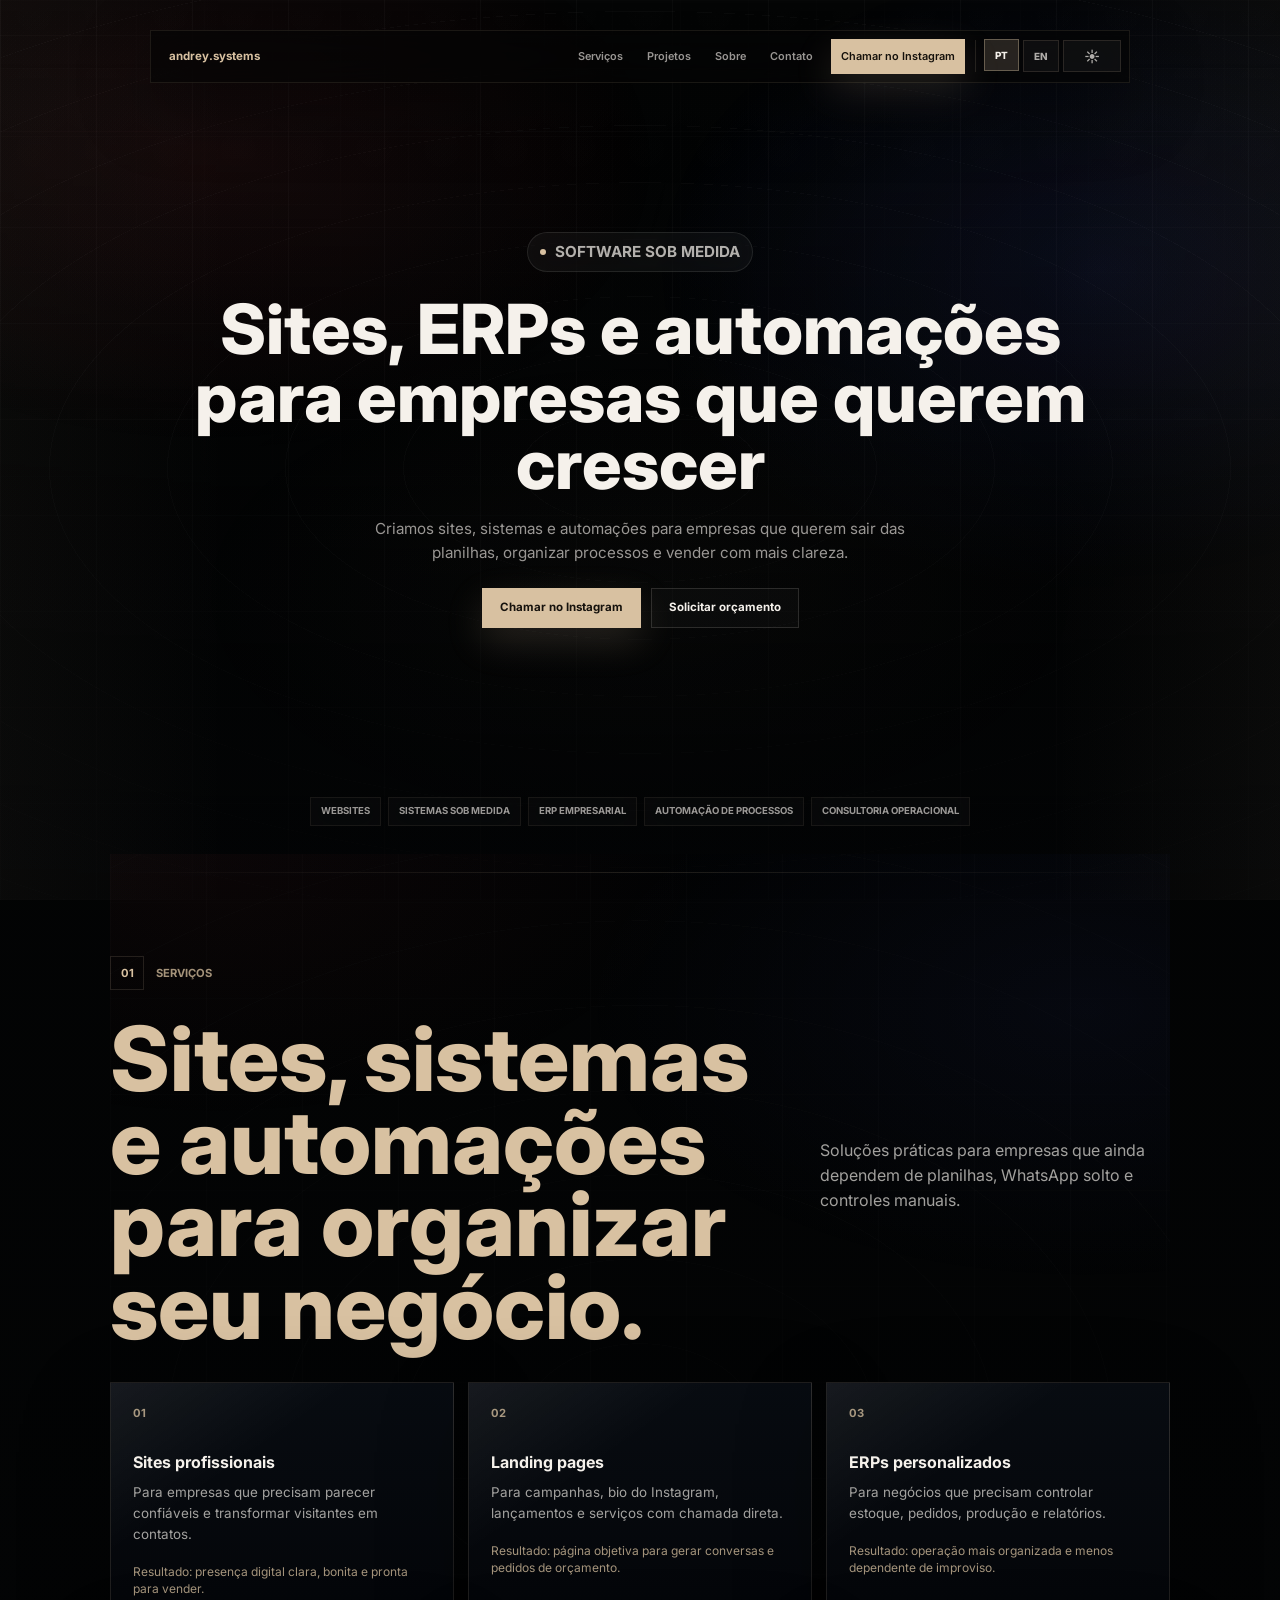
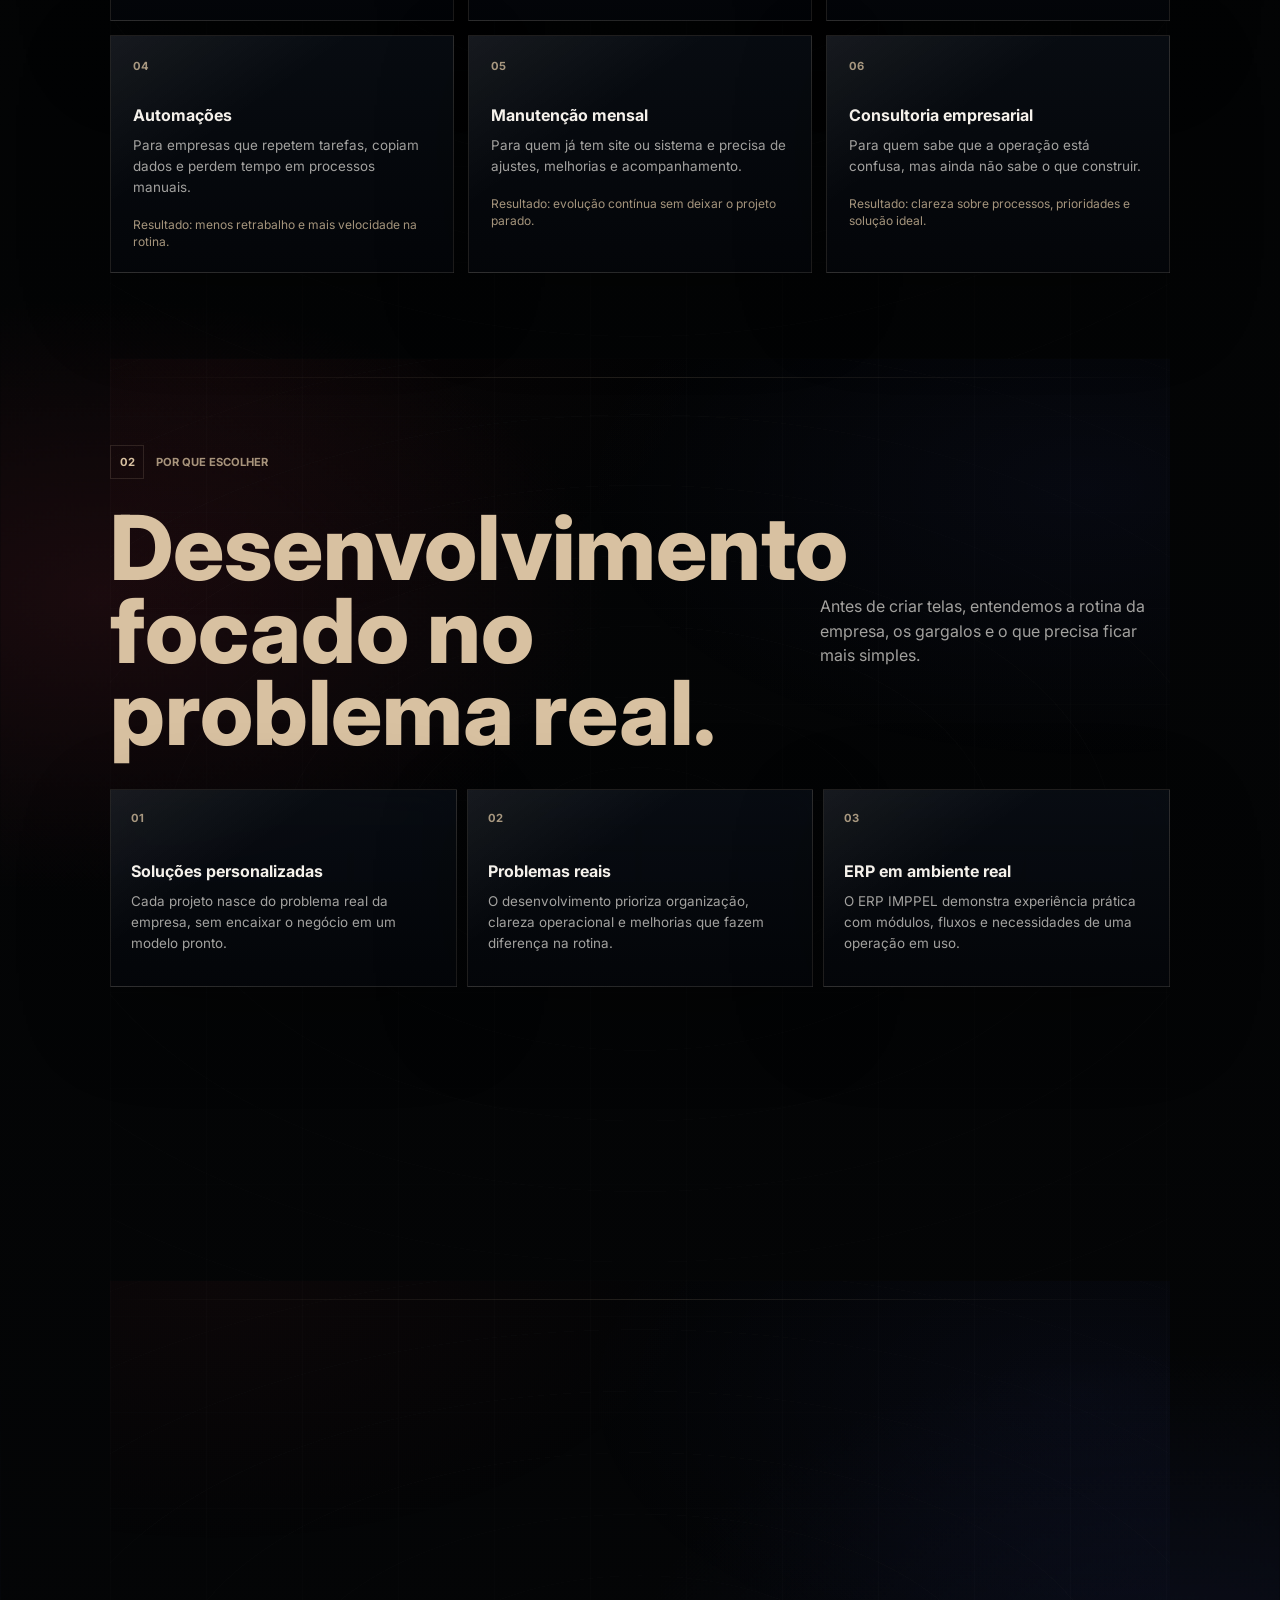
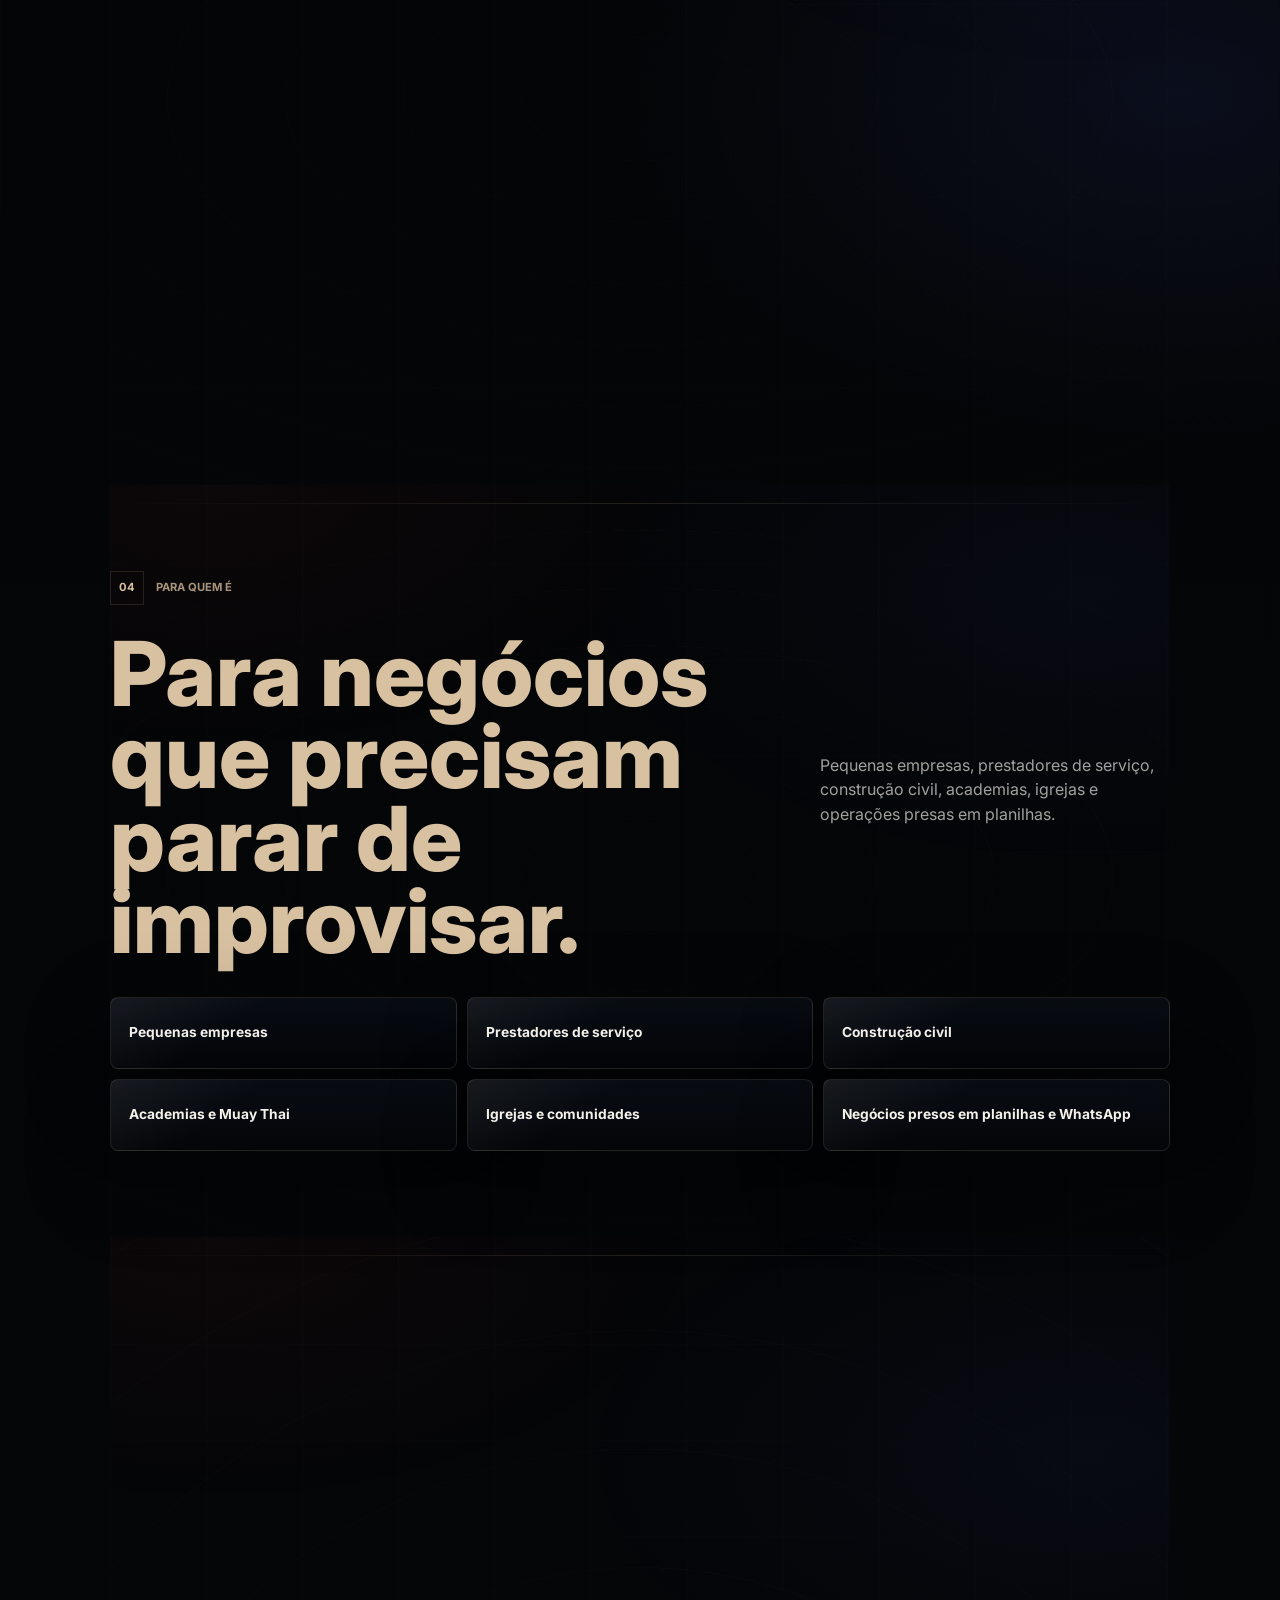
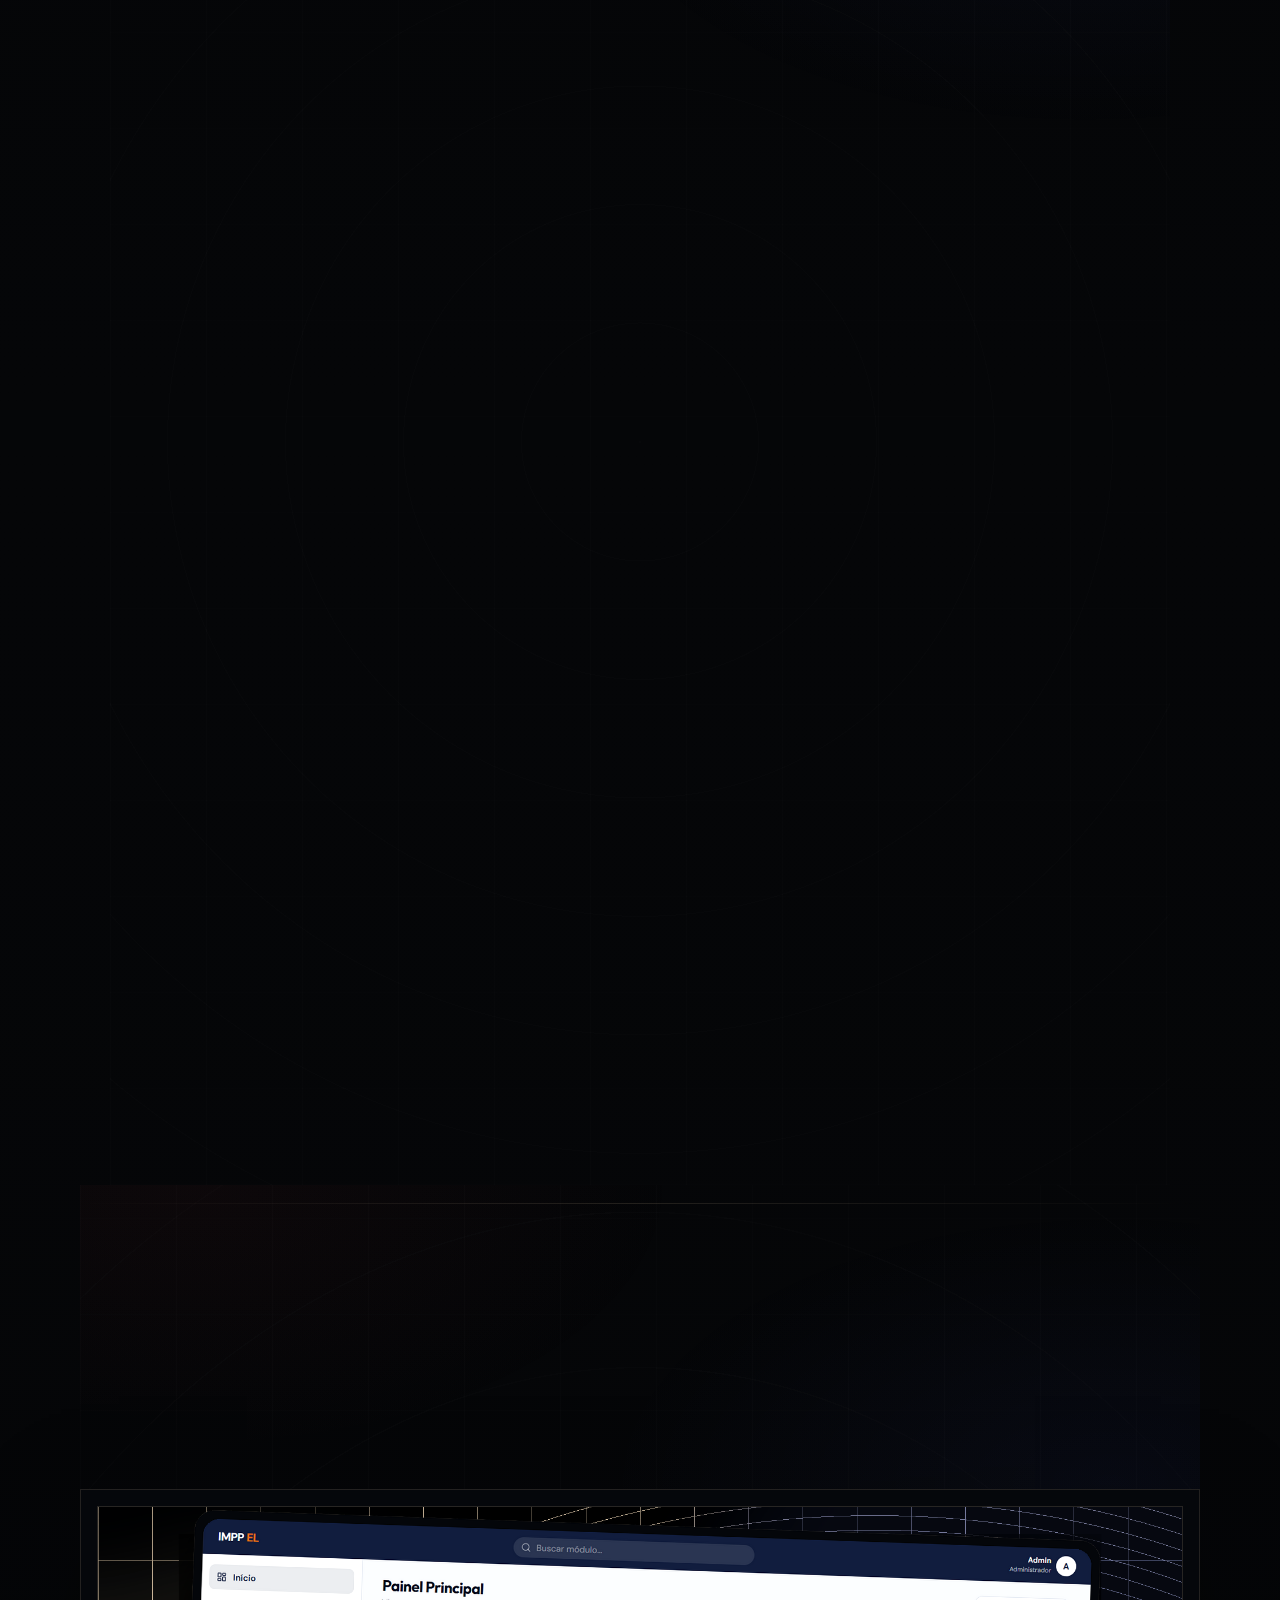
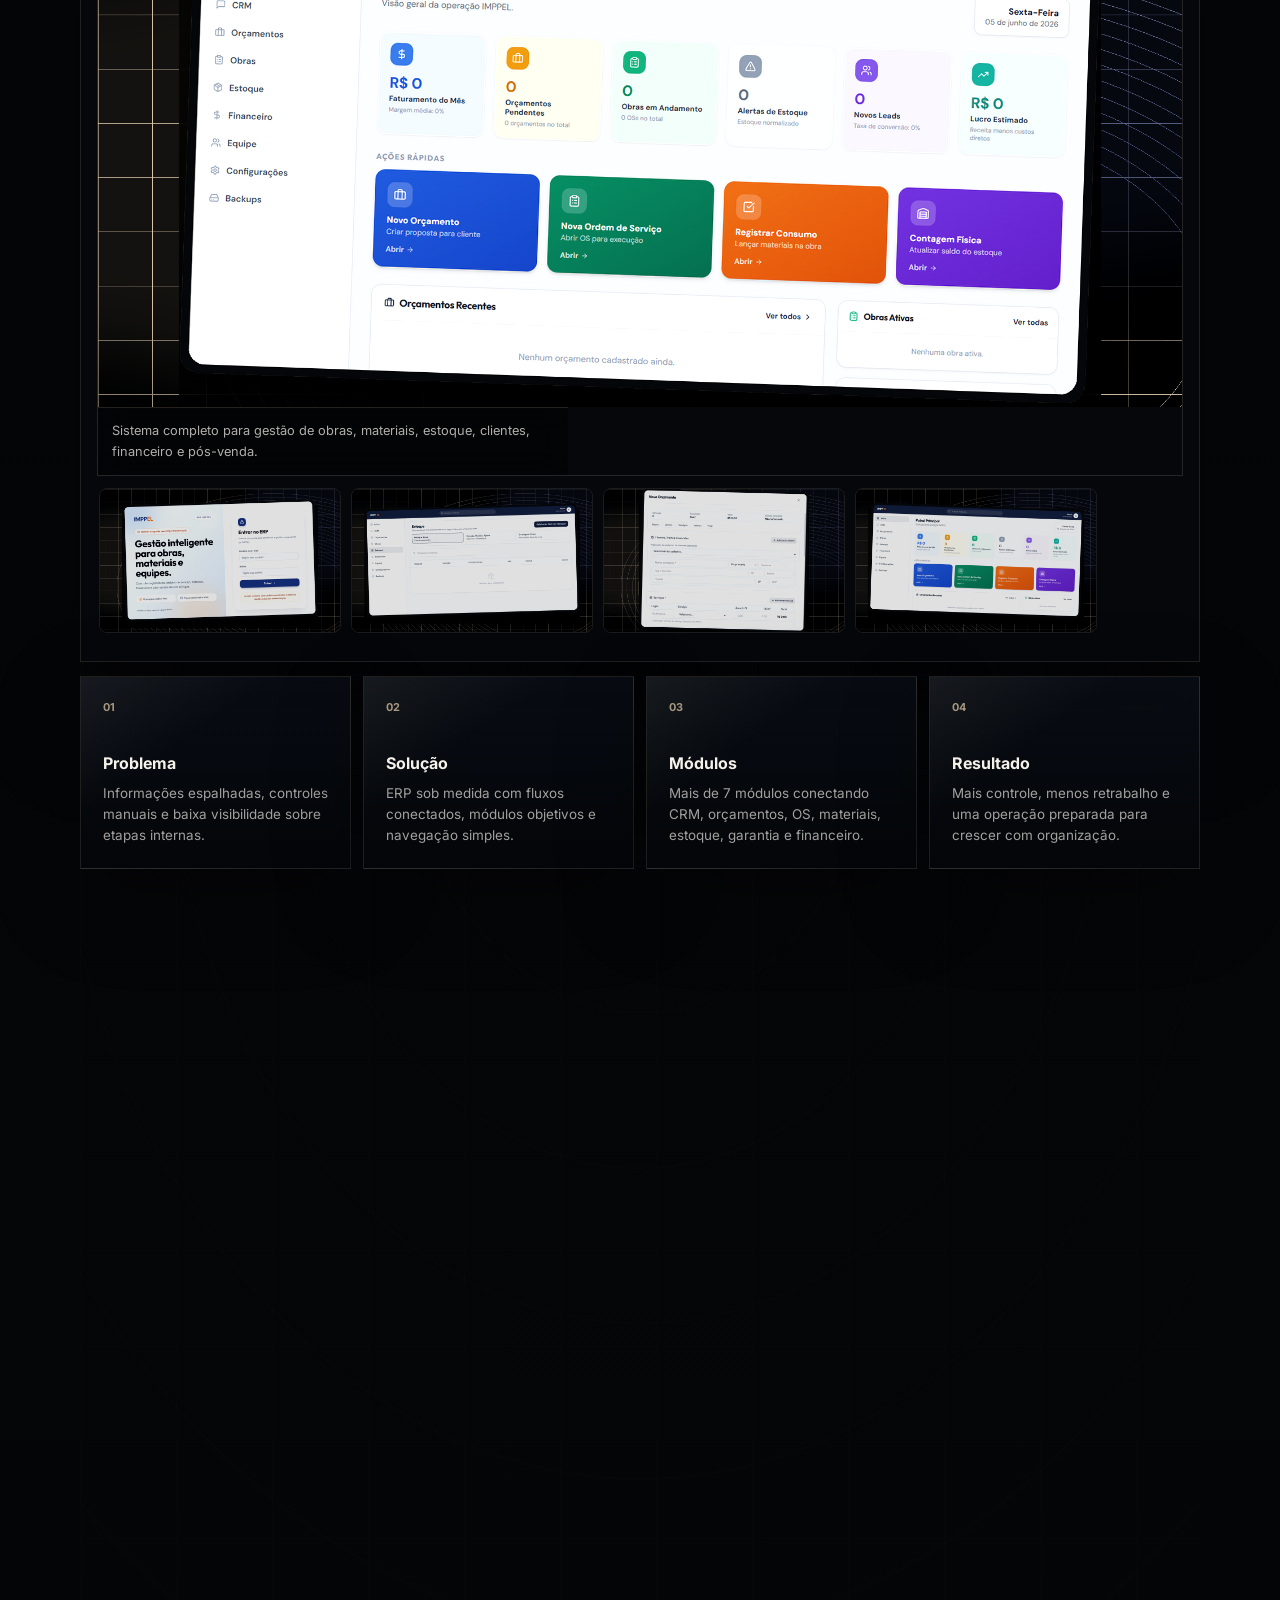
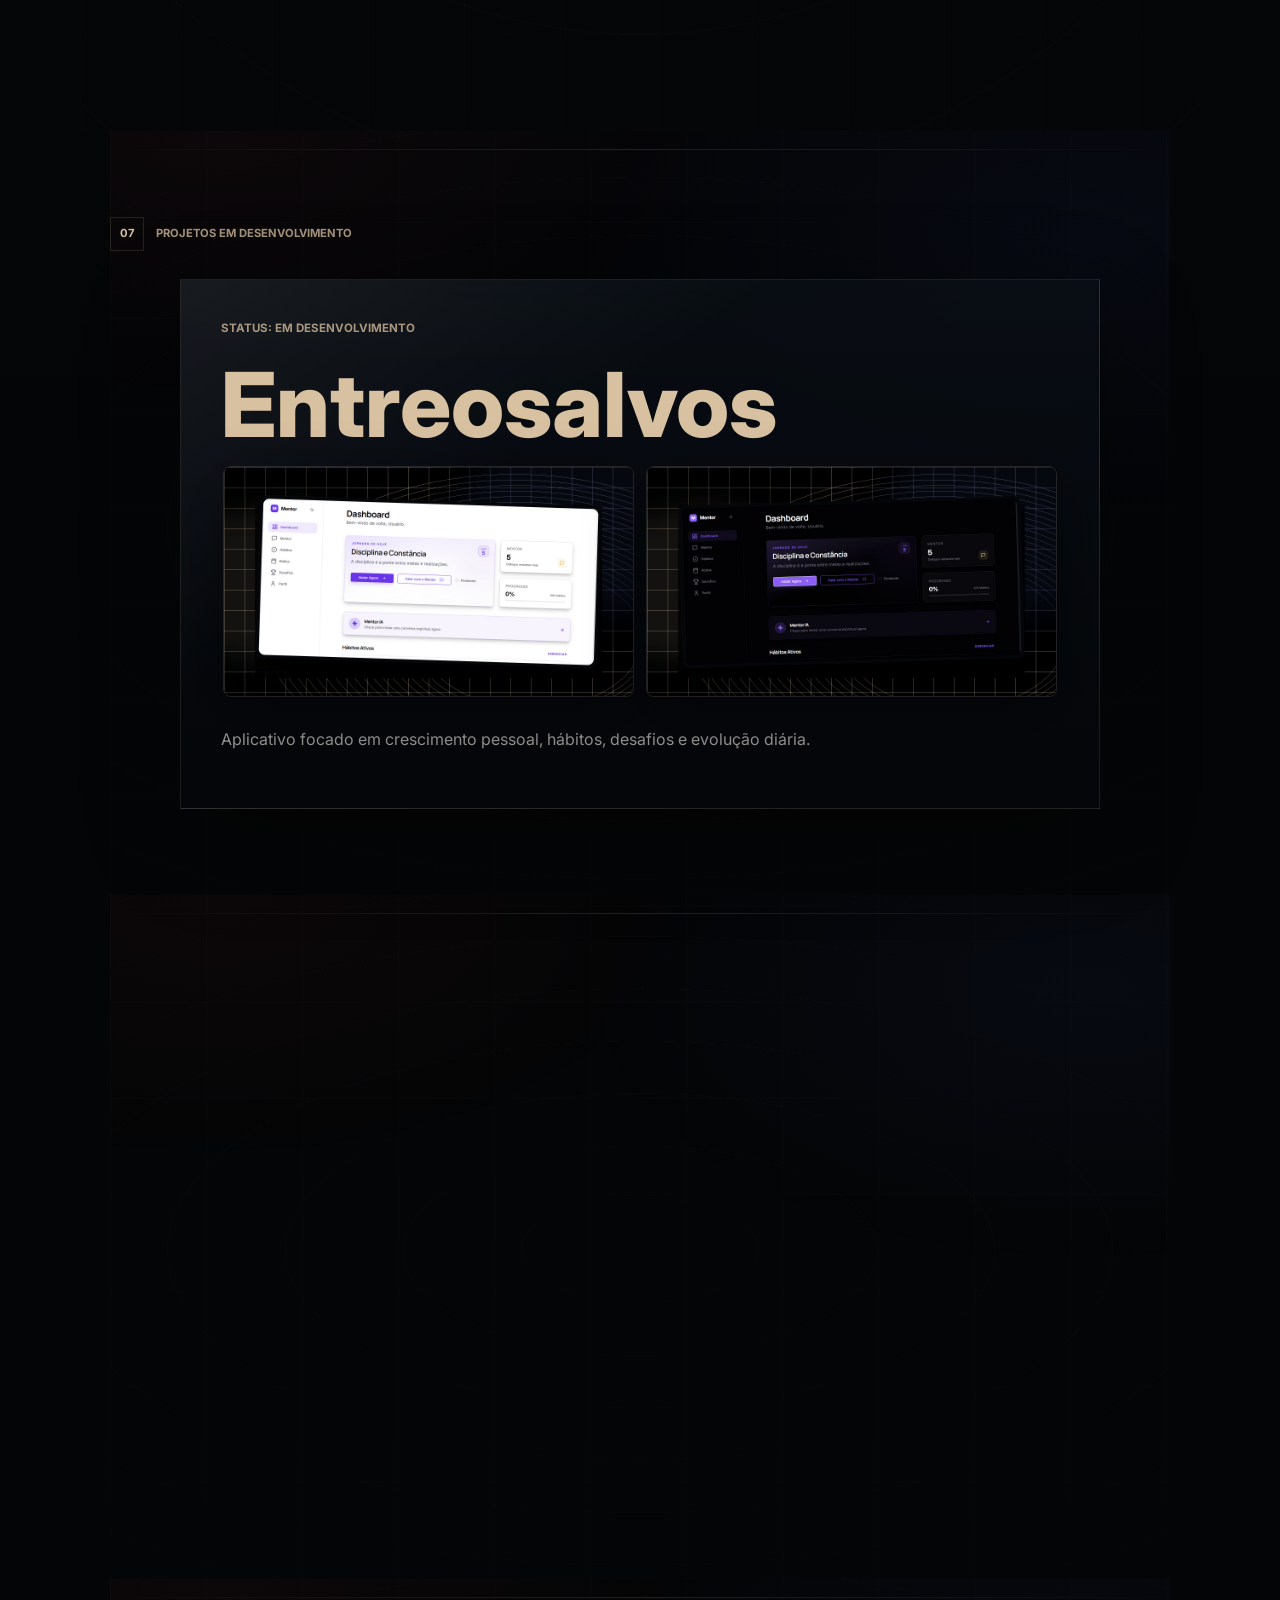
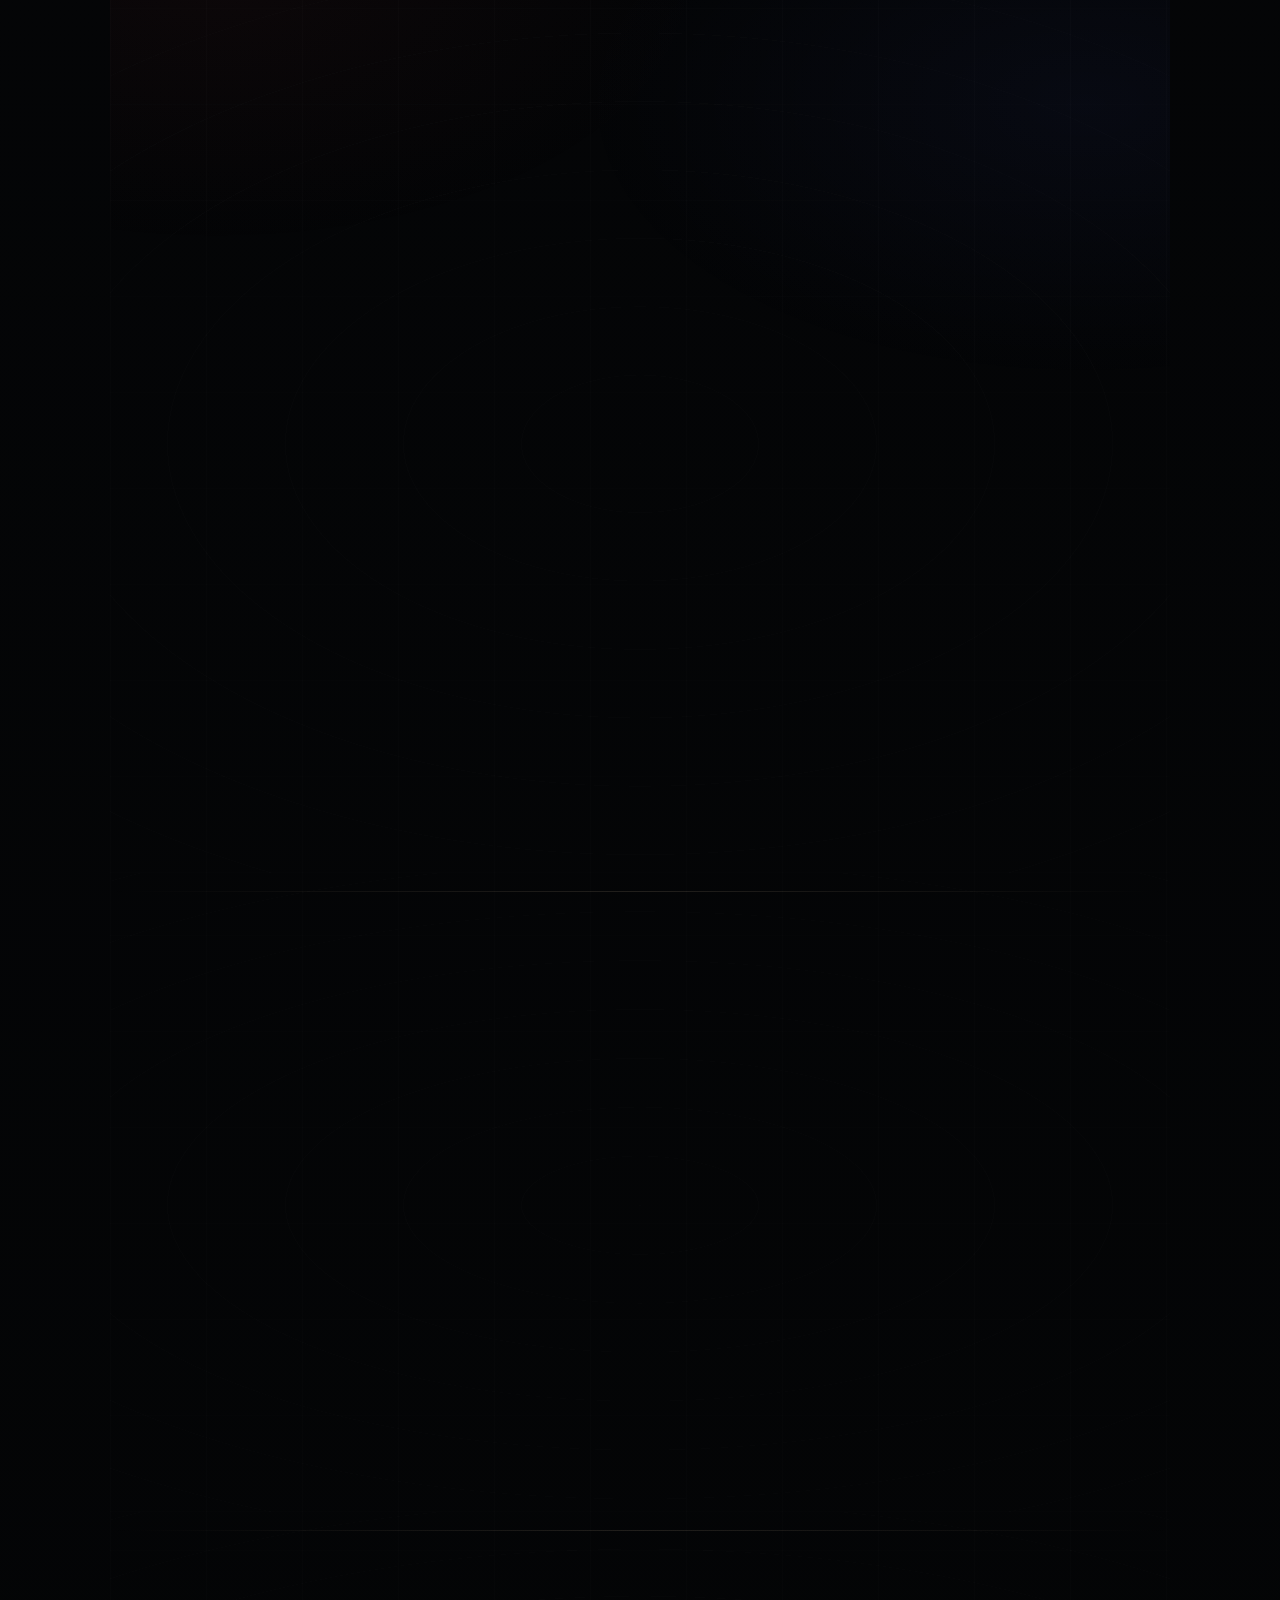
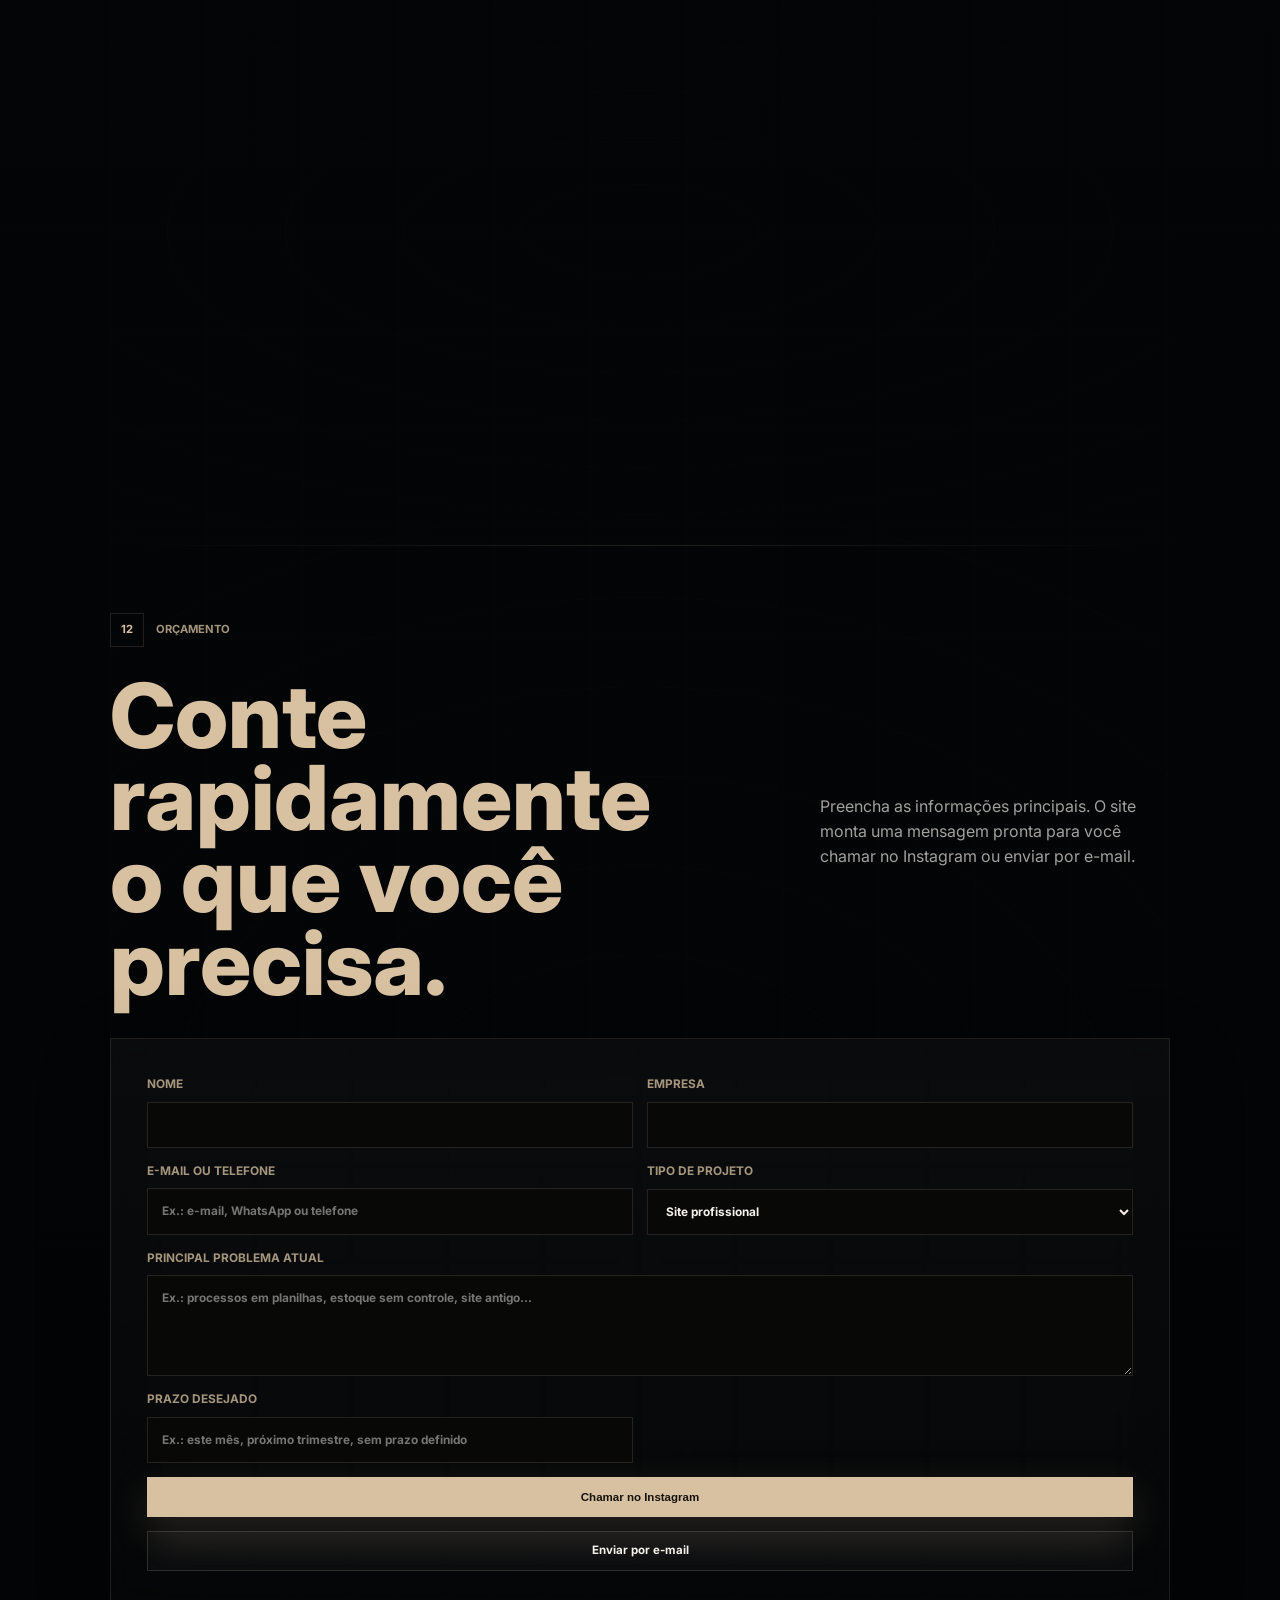
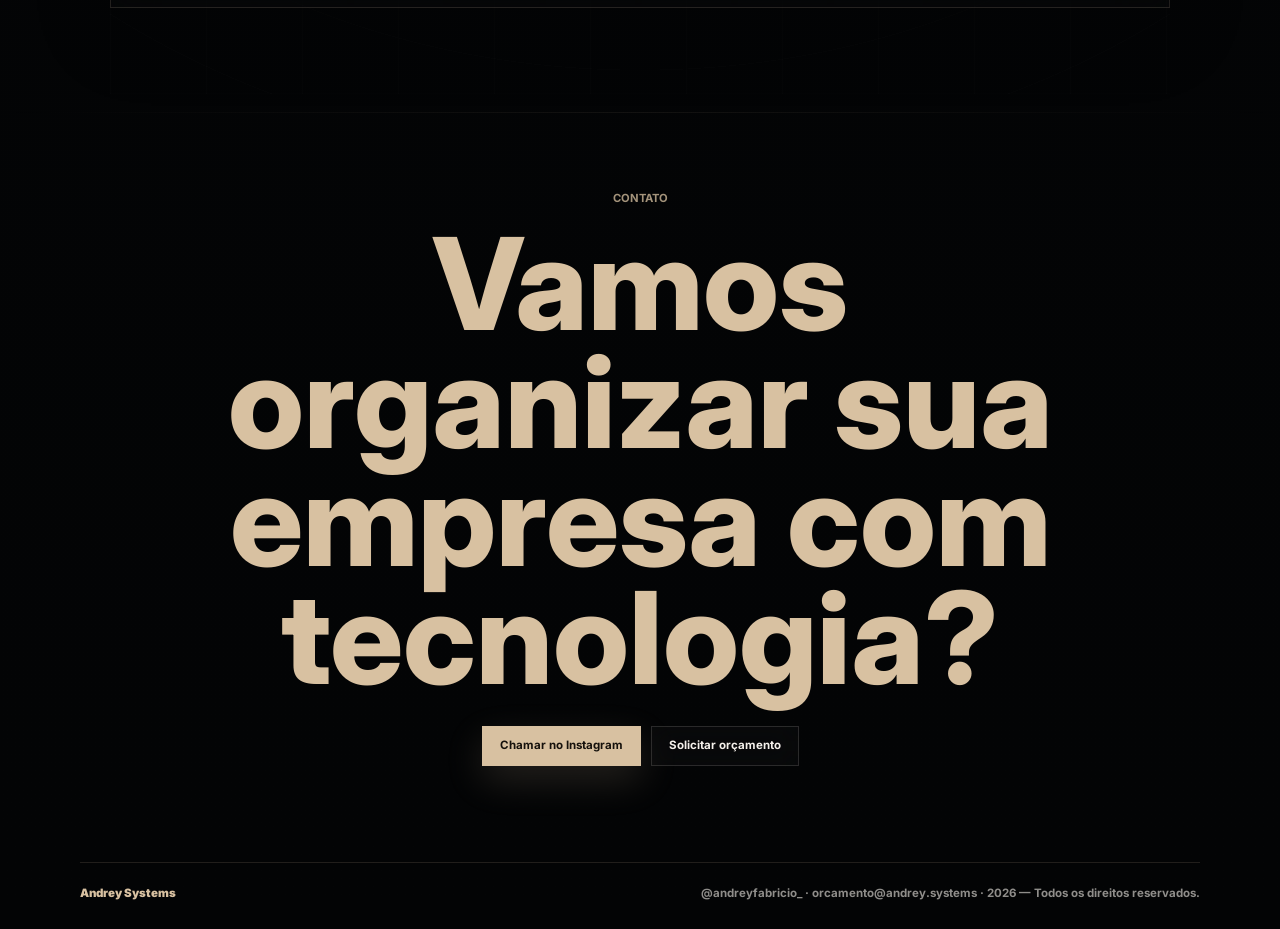
==== commit 07d6bdaa: "Improve launch conversion and honest proof sections" ====
--- a/index.html
+++ b/index.html
@@ -161,9 +161,9 @@
                 target="_blank"
                 rel="noreferrer"
               >
-                Quero organizar minha empresa
+                Chamar no Instagram
               </a>
-              <a class="button secondary" href="#portfolio">Ver Projetos</a>
+              <a class="button secondary" href="#orcamento">Solicitar orçamento</a>
             </div>
           </div>
 
@@ -196,6 +196,10 @@
             <span>Automação de processos</span>
             <span>Consultoria operacional</span>
           </div>
+          <div class="hero-proof reveal" aria-label="Prova real ERP IMPPEL">
+            <strong>Projeto real desenvolvido para a IMPPEL</strong>
+            <p>ERP com CRM, orçamentos, ordens de serviço, materiais, estoque, financeiro, garantias, permissões por cargo e backup.</p>
+          </div>
         </section>
 
         <section class="section services" id="servicos">
@@ -304,7 +308,7 @@
             <p>Como funciona</p>
           </div>
           <div class="section-heading reveal">
-            <h2>Depois do direct, o processo fica simples.</h2>
+            <h2>Depois do contato, o processo fica simples.</h2>
             <p>
               Você não precisa chegar com tudo pronto. A conversa começa pelo problema, passa pelo
               planejamento e vira uma entrega prática para o seu negócio.
@@ -428,7 +432,7 @@
                 <p class="project-problem">Resolve: dificuldade de manter constância, acompanhar evolução e estruturar rotina.</p>
                 <p class="project-details">Status: em desenvolvimento · Categoria: SaaS · Tecnologias: React, Node.js</p>
                 <a href="https://www.instagram.com/direct/t/andreyfabricio_" target="_blank" rel="noreferrer">
-                  Chamar no Direct
+                  Chamar no Instagram
                 </a>
               </div>
             </article>
@@ -462,7 +466,7 @@
                 <p class="project-problem">Resolve: dificuldade de mostrar serviços, obras e chamar clientes para orçamento.</p>
                 <p class="project-details">Status: template pronto · Público: construção civil</p>
                 <a href="https://www.instagram.com/direct/t/andreyfabricio_" target="_blank" rel="noreferrer">
-                  Chamar no Direct
+                  Chamar no Instagram
                 </a>
               </div>
             </article>
@@ -491,11 +495,11 @@
               <div class="project-meta">
                 <p>Template futuro · captação de alunos</p>
                 <h3>Template Academia</h3>
-                <p class="project-desc">Página para planos, aulas, chamadas para direct e captação de novos alunos.</p>
+                <p class="project-desc">Página para planos, aulas, chamadas para Instagram e captação de novos alunos.</p>
                 <p class="project-problem">Resolve: captação informal e falta de uma página clara para planos e horários.</p>
                 <p class="project-details">Status: planejado · Público: academias e lutas</p>
                 <a href="https://www.instagram.com/direct/t/andreyfabricio_" target="_blank" rel="noreferrer">
-                  Chamar no Direct
+                  Chamar no Instagram
                 </a>
               </div>
             </article>
@@ -529,7 +533,7 @@
                 <p class="project-problem">Resolve: comunicação espalhada e dificuldade de centralizar eventos e informações.</p>
                 <p class="project-details">Status: planejado · Público: igrejas e comunidades</p>
                 <a href="https://www.instagram.com/direct/t/andreyfabricio_" target="_blank" rel="noreferrer">
-                  Chamar no Direct
+                  Chamar no Instagram
                 </a>
               </div>
             </article>
@@ -541,8 +545,8 @@
             <p class="eyebrow">Case principal</p>
             <h2>ERP IMPPEL</h2>
             <p>
-              Um ERP criado para centralizar informações, organizar módulos internos e dar mais
-              controle para uma operação que dependia de processos manuais.
+              O ERP IMPPEL foi desenvolvido para centralizar processos internos de uma empresa real:
+              clientes, orçamentos, ordens de serviço, materiais, estoque, financeiro e pós-venda.
             </p>
           </div>
 
@@ -608,6 +612,8 @@
               <li>Estoque</li>
               <li>Garantia</li>
               <li>Financeiro</li>
+              <li>Permissões</li>
+              <li>Backup</li>
             </ol>
           </div>
 
@@ -633,7 +639,7 @@
               target="_blank"
               rel="noreferrer"
             >
-              Quero um sistema para meu negócio
+              Solicitar orçamento
             </a>
           </div>
         </section>
@@ -719,27 +725,29 @@
         <section class="section testimonials" id="feedbacks">
           <div class="section-kicker reveal">
             <span>10</span>
-            <p>Feedbacks</p>
+            <p>Evidências</p>
           </div>
           <div class="section-heading reveal">
-            <h2>Confiança começa com processos mais claros.</h2>
-            <p>
-              Depoimentos temporários para representar o tipo de resultado buscado. Substituir por
-              feedbacks reais quando os clientes autorizarem.
+            <h2>Evidências do trabalho.</h2>
+            <p>
+              Provas honestas do que já foi construído, sem depoimentos genéricos ou promessas inventadas.
             </p>
           </div>
           <div class="testimonial-grid">
             <article class="testimonial-card reveal">
-              <span>★★★★★</span>
-              <p>“O sistema ficou muito mais fácil de usar do que eu imaginava. Conseguimos organizar clientes, materiais e serviços em um só lugar.”</p>
+              <span>01</span>
+              <h3>ERP IMPPEL</h3>
+              <p>Sistema real criado para organizar operação, estoque, materiais, orçamentos e financeiro.</p>
             </article>
             <article class="testimonial-card reveal">
-              <span>★★★★★</span>
-              <p>“Todas as alterações que pedi foram feitas rapidamente. O resultado ficou exatamente como eu precisava.”</p>
+              <span>02</span>
+              <h3>Site Andrey Systems</h3>
+              <p>Portfólio próprio criado para apresentar serviços, projetos e formas de contato.</p>
             </article>
             <article class="testimonial-card reveal">
-              <span>★★★★★</span>
-              <p>“Gostei porque não entregaram apenas um site bonito. Entenderam o problema da empresa e resolveram.”</p>
+              <span>03</span>
+              <h3>Entreosalvos</h3>
+              <p>Produto próprio em desenvolvimento, usado como laboratório de SaaS, rotina e experiência digital.</p>
             </article>
           </div>
         </section>
@@ -795,29 +803,41 @@
               <input type="text" name="empresa" autocomplete="organization" />
             </label>
             <label>
-              Segmento
-              <input type="text" name="segmento" placeholder="Ex.: construção civil, academia, igreja" />
+              E-mail ou telefone
+              <input type="text" name="contato" autocomplete="email" placeholder="Ex.: e-mail, WhatsApp ou telefone" required />
             </label>
             <label>
-              O que precisa
-              <textarea name="necessidade" rows="4" placeholder="Site, ERP, automação, landing page..." required></textarea>
+              Tipo de projeto
+              <select name="tipo">
+                <option value="Site profissional">Site profissional</option>
+                <option value="Landing page">Landing page</option>
+                <option value="ERP personalizado">ERP personalizado</option>
+                <option value="Sistema sob medida">Sistema sob medida</option>
+                <option value="Automação">Automação</option>
+                <option value="Consultoria">Consultoria</option>
+              </select>
             </label>
             <label>
-              Orçamento aproximado
-              <select name="orcamento">
-                <option value="Ainda não defini">Ainda não defini</option>
-                <option value="Até R$ 1.000">Até R$ 1.000</option>
-                <option value="R$ 1.000 a R$ 3.000">R$ 1.000 a R$ 3.000</option>
-                <option value="R$ 3.000 a R$ 7.000">R$ 3.000 a R$ 7.000</option>
-                <option value="Acima de R$ 7.000">Acima de R$ 7.000</option>
-              </select>
+              Principal problema atual
+              <textarea name="problema" rows="4" placeholder="Ex.: processos em planilhas, estoque sem controle, site antigo..." required></textarea>
             </label>
-            <button class="button primary" type="submit">Continuar no Instagram</button>
+            <label>
+              Prazo desejado
+              <input type="text" name="prazo" placeholder="Ex.: este mês, próximo trimestre, sem prazo definido" />
+            </label>
+            <div class="quote-message" id="quoteMessage" hidden>
+              <span>Mensagem pronta para copiar</span>
+              <pre id="quoteMessageText"></pre>
+              <button class="button secondary quote-copy-button" type="button" id="quoteCopyButton">Copiar mensagem</button>
+            </div>
+            <button class="button primary" type="submit">Chamar no Instagram</button>
+            <!-- E-mail de orçamento informado pelo cliente; trocar aqui se o endereço oficial mudar. -->
             <a
               class="button secondary quote-email-link"
-              href="mailto:orcamento@andrey.systems?subject=Or%C3%A7amento%20Andrey%20Systems&body=Ol%C3%A1%2C%20Andrey!%20Gostaria%20de%20conversar%20sobre%20um%20site%20ou%20sistema%20para%20minha%20empresa."
+              id="quoteEmailLink"
+              href="mailto:orcamento@andrey.systems"
             >
-              Enviar e-mail / solicitar orçamento
+              Enviar por e-mail
             </a>
           </form>
         </section>
@@ -833,23 +853,13 @@
                 target="_blank"
                 rel="noreferrer"
               >
-                Quero tirar minha empresa das planilhas
+                Chamar no Instagram
               </a>
               <a
                 class="button secondary"
-                href="https://www.instagram.com/direct/t/andreyfabricio_"
-                target="_blank"
-                rel="noreferrer"
+                href="#orcamento"
               >
-                Quero um sistema para meu negócio
-              </a>
-              <a
-                class="button secondary"
-                href="https://www.instagram.com/direct/t/andreyfabricio_"
-                target="_blank"
-                rel="noreferrer"
-              >
-                Chamar no Instagram
+                Solicitar orçamento
               </a>
             </div>
           </div>
@@ -858,7 +868,13 @@
 
       <footer class="site-footer">
         <span>Andrey Systems</span>
-        <span><span id="currentYear"></span> — Todos os direitos reservados.</span>
+        <span>
+          <a href="https://www.instagram.com/andreyfabricio_/" target="_blank" rel="noreferrer">@andreyfabricio_</a>
+          ·
+          <a href="mailto:orcamento@andrey.systems">orcamento@andrey.systems</a>
+          ·
+          <span id="currentYear">2026</span> — Todos os direitos reservados.
+        </span>
       </footer>
     </div>
 
--- a/styles.css
+++ b/styles.css
@@ -5962,3 +5962,302 @@
     min-height: 158px;
   }
 }
+
+/* Final bugfix pass: keep the approved identity while removing unfinished visual artifacts. */
+.tech-hero {
+  min-height: auto !important;
+  padding-bottom: 28px !important;
+  background: transparent !important;
+}
+
+[data-theme="light"] .tech-hero {
+  background: transparent !important;
+}
+
+.tech-hero::before,
+.tech-hero::after,
+.tech-ambient,
+.tech-grid,
+.hero-orb,
+.hero-pillars {
+  content: none !important;
+  display: none !important;
+}
+
+.hero-frame {
+  min-height: clamp(500px, calc(100svh - 250px), 590px) !important;
+  padding-bottom: clamp(72px, 7vw, 96px) !important;
+  background:
+    radial-gradient(44rem 24rem at 50% 40%, rgba(216, 193, 161, 0.08), transparent 72%),
+    linear-gradient(115deg, rgba(255, 255, 255, 0.045), transparent 42%),
+    linear-gradient(180deg, rgba(7, 10, 15, 0.64), rgba(3, 4, 5, 0.78)) !important;
+}
+
+.hero-frame::after {
+  height: 28% !important;
+  background: linear-gradient(to top, rgba(3, 4, 5, 0.78), transparent) !important;
+}
+
+.hero-footer {
+  bottom: clamp(18px, 2.4vw, 28px) !important;
+}
+
+.services {
+  padding-top: clamp(78px, 8vw, 104px) !important;
+}
+
+.founder-photo {
+  background:
+    radial-gradient(circle at 50% 26%, rgba(216, 193, 161, 0.1), transparent 48%),
+    #030405 !important;
+}
+
+.founder-photo::before,
+.founder-photo::after {
+  content: none !important;
+  display: none !important;
+}
+
+.portfolio .project-card:nth-child(-n + 2) {
+  min-height: 500px !important;
+}
+
+.portfolio .project-card:nth-child(-n + 2) .project-meta {
+  padding-bottom: 16px !important;
+}
+
+.portfolio .project-card:nth-child(-n + 2) .project-meta a {
+  margin-top: 4px !important;
+}
+
+@media (max-width: 900px) {
+  .hero-frame {
+    min-height: 580px !important;
+    padding-bottom: 84px !important;
+  }
+
+  .services {
+    padding-top: 78px !important;
+  }
+
+  .portfolio .project-card:nth-child(-n + 2) {
+    min-height: 0 !important;
+  }
+}
+
+@media (max-width: 620px) {
+  .tech-hero {
+    padding-bottom: 20px !important;
+  }
+
+  .hero-frame {
+    min-height: 560px !important;
+    padding-bottom: 30px !important;
+  }
+
+  .services {
+    padding-top: 68px !important;
+  }
+}
+
+/* Final container refinement: remove oversized section panels while preserving inner cards. */
+.hero-frame,
+[data-theme="light"] .hero-frame {
+  border-color: transparent !important;
+  background: transparent !important;
+  box-shadow: none !important;
+}
+
+.hero-frame::before,
+.hero-frame::after {
+  content: none !important;
+  display: none !important;
+}
+
+.tech-hero .hero-frame {
+  width: min(1060px, calc(100% - 36px)) !important;
+}
+
+.testimonials,
+.faq,
+.quote {
+  background: transparent !important;
+  box-shadow: none !important;
+}
+
+.testimonials .section-heading,
+.faq .section-heading,
+.quote .section-heading {
+  border: 0 !important;
+  background: transparent !important;
+  box-shadow: none !important;
+}
+
+.testimonials .section-heading p,
+.faq .section-heading p,
+.quote .section-heading p {
+  border: 0 !important;
+  background: transparent !important;
+  box-shadow: none !important;
+}
+
+.faq-grid {
+  border: 0 !important;
+  background: transparent !important;
+  box-shadow: none !important;
+}
+
+.quote-form {
+  background:
+    linear-gradient(180deg, rgba(255, 255, 255, 0.032), rgba(255, 255, 255, 0.012)) !important;
+  box-shadow: 0 22px 70px rgba(0, 0, 0, 0.24) !important;
+}
+
+.final-cta {
+  background: transparent !important;
+  box-shadow: none !important;
+}
+
+.final-cta::before,
+.final-cta::after {
+  opacity: 0.55 !important;
+}
+
+[data-theme="light"] .testimonials .section-heading,
+[data-theme="light"] .faq .section-heading,
+[data-theme="light"] .quote .section-heading,
+[data-theme="light"] .testimonials .section-heading p,
+[data-theme="light"] .faq .section-heading p,
+[data-theme="light"] .quote .section-heading p,
+[data-theme="light"] .faq-grid,
+[data-theme="light"] .final-cta {
+  border: 0 !important;
+  background: transparent !important;
+  box-shadow: none !important;
+}
+
+[data-theme="light"] .quote-form {
+  background: rgba(255, 255, 255, 0.48) !important;
+  box-shadow: 0 18px 58px rgba(41, 66, 94, 0.08) !important;
+}
+
+@media (max-width: 620px) {
+  .tech-hero .hero-frame {
+    width: min(100%, calc(100vw - 24px)) !important;
+  }
+
+  .quote-form,
+  [data-theme="light"] .quote-form {
+    box-shadow: none !important;
+  }
+}
+
+/* Launch conversion sprint: honest proof, generated quote message and contact footer. */
+.hero-proof {
+  width: min(920px, calc(100% - 36px));
+  margin: 14px auto 0;
+  padding: 16px 18px;
+  border: 1px solid rgba(216, 193, 161, 0.12);
+  background: rgba(255, 255, 255, 0.028);
+  text-align: center;
+}
+
+.hero-proof strong {
+  display: block;
+  color: var(--gold);
+  font-size: 0.78rem;
+  letter-spacing: 0.02em;
+  text-transform: uppercase;
+}
+
+.hero-proof p {
+  max-width: 760px;
+  margin: 8px auto 0;
+  color: var(--muted);
+  font-size: 0.86rem;
+}
+
+.testimonial-card h3 {
+  margin: 0 0 10px;
+  color: var(--text);
+  font-size: 1.08rem;
+}
+
+.quote-form label:nth-child(4) {
+  grid-column: auto;
+}
+
+.quote-form label:nth-child(5),
+.quote-message,
+.quote-form button,
+.quote-form .quote-email-link {
+  grid-column: span 2;
+}
+
+.quote-message {
+  display: grid;
+  gap: 10px;
+  padding: 16px;
+  border: 1px solid rgba(216, 193, 161, 0.14);
+  background: rgba(255, 255, 255, 0.026);
+}
+
+.quote-message[hidden] {
+  display: none;
+}
+
+.quote-message span {
+  color: var(--gold-soft);
+  font-size: 0.72rem;
+  font-weight: 800;
+  text-transform: uppercase;
+}
+
+.quote-message pre {
+  max-height: 280px;
+  margin: 0;
+  overflow: auto;
+  color: var(--text);
+  font: 0.84rem/1.55 "Inter", Arial, sans-serif;
+  white-space: pre-wrap;
+}
+
+.quote-copy-button {
+  justify-content: center;
+}
+
+.site-footer a {
+  color: inherit;
+  text-decoration: none;
+}
+
+.site-footer a:hover,
+.site-footer a:focus-visible {
+  color: var(--gold);
+}
+
+[data-theme="light"] .hero-proof,
+[data-theme="light"] .quote-message {
+  border-color: rgba(36, 58, 84, 0.12);
+  background: rgba(255, 255, 255, 0.52);
+}
+
+[data-theme="light"] .testimonial-card h3,
+[data-theme="light"] .quote-message pre {
+  color: #102033;
+}
+
+@media (max-width: 620px) {
+  .hero-proof {
+    width: calc(100% - 24px);
+    margin-top: 10px;
+    padding: 14px;
+  }
+
+  .quote-form label:nth-child(5),
+  .quote-message,
+  .quote-form button,
+  .quote-form .quote-email-link {
+    grid-column: 1 / -1;
+  }
+}
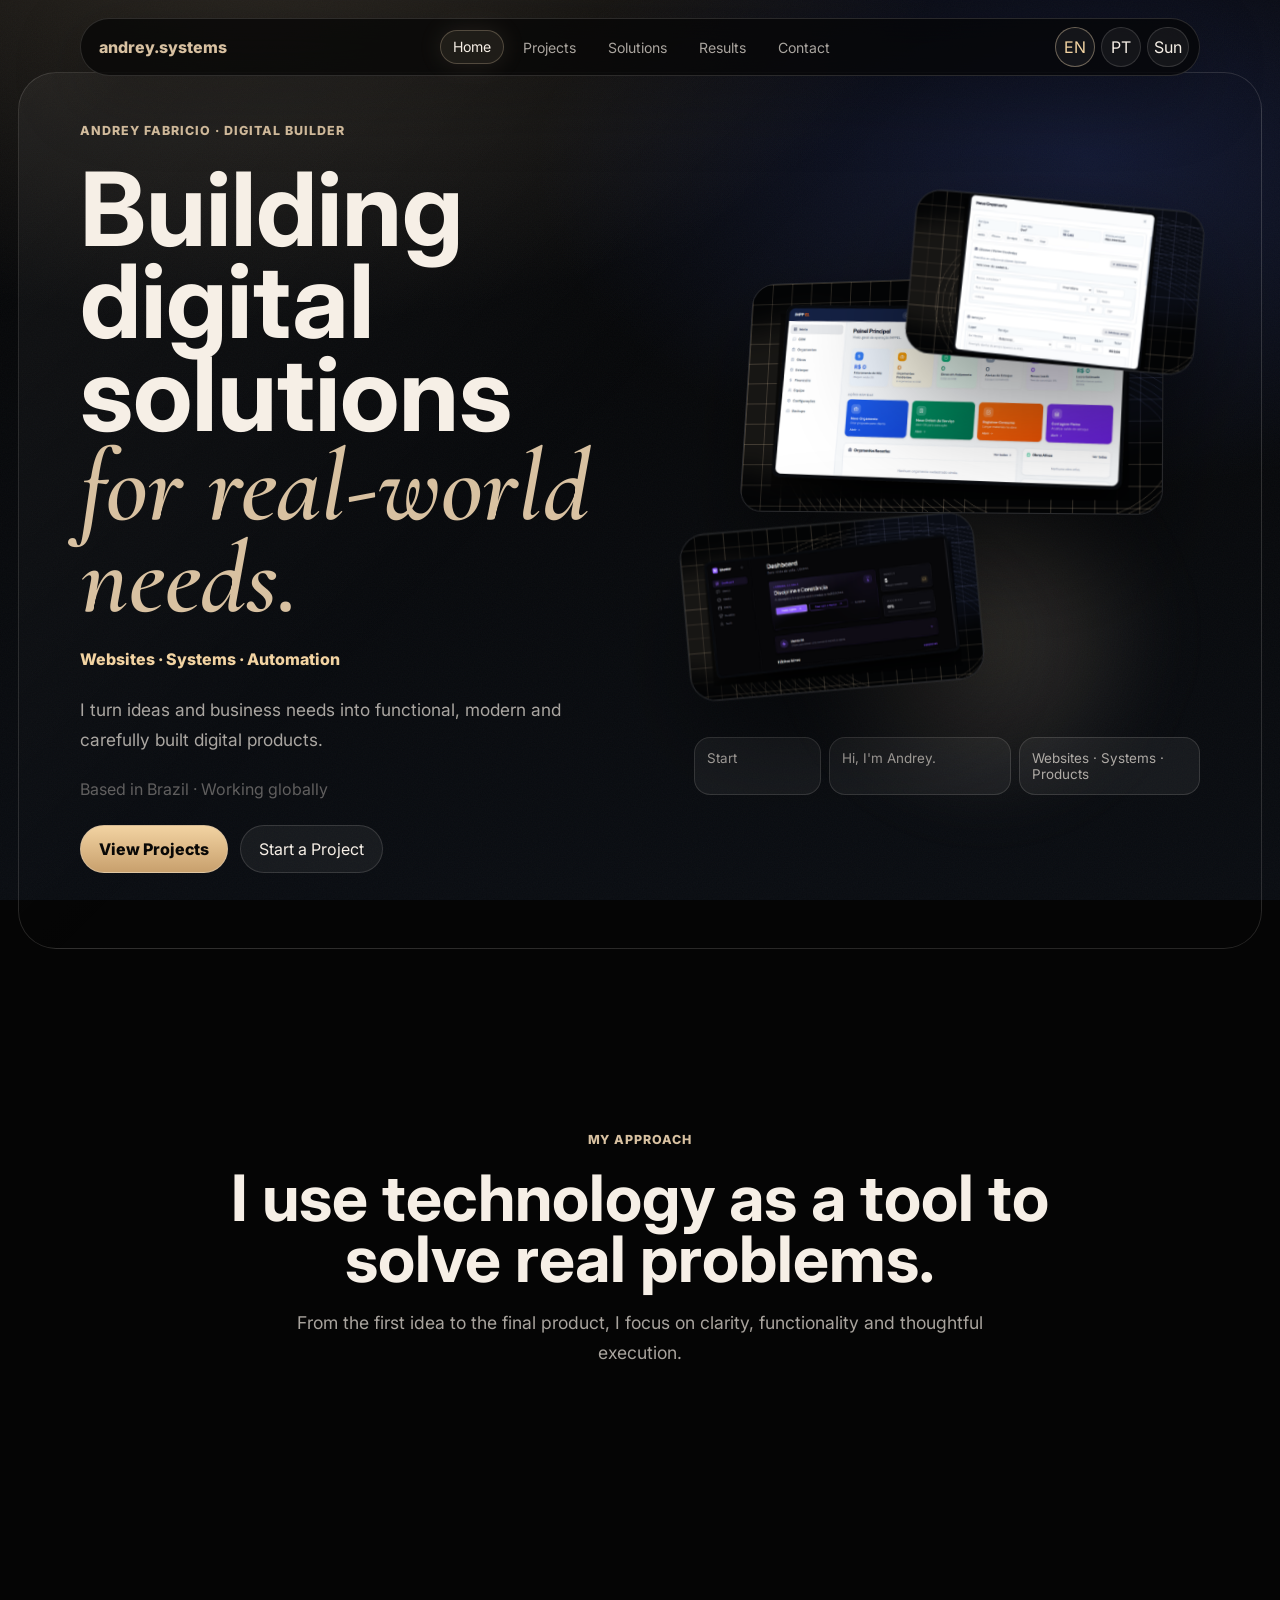
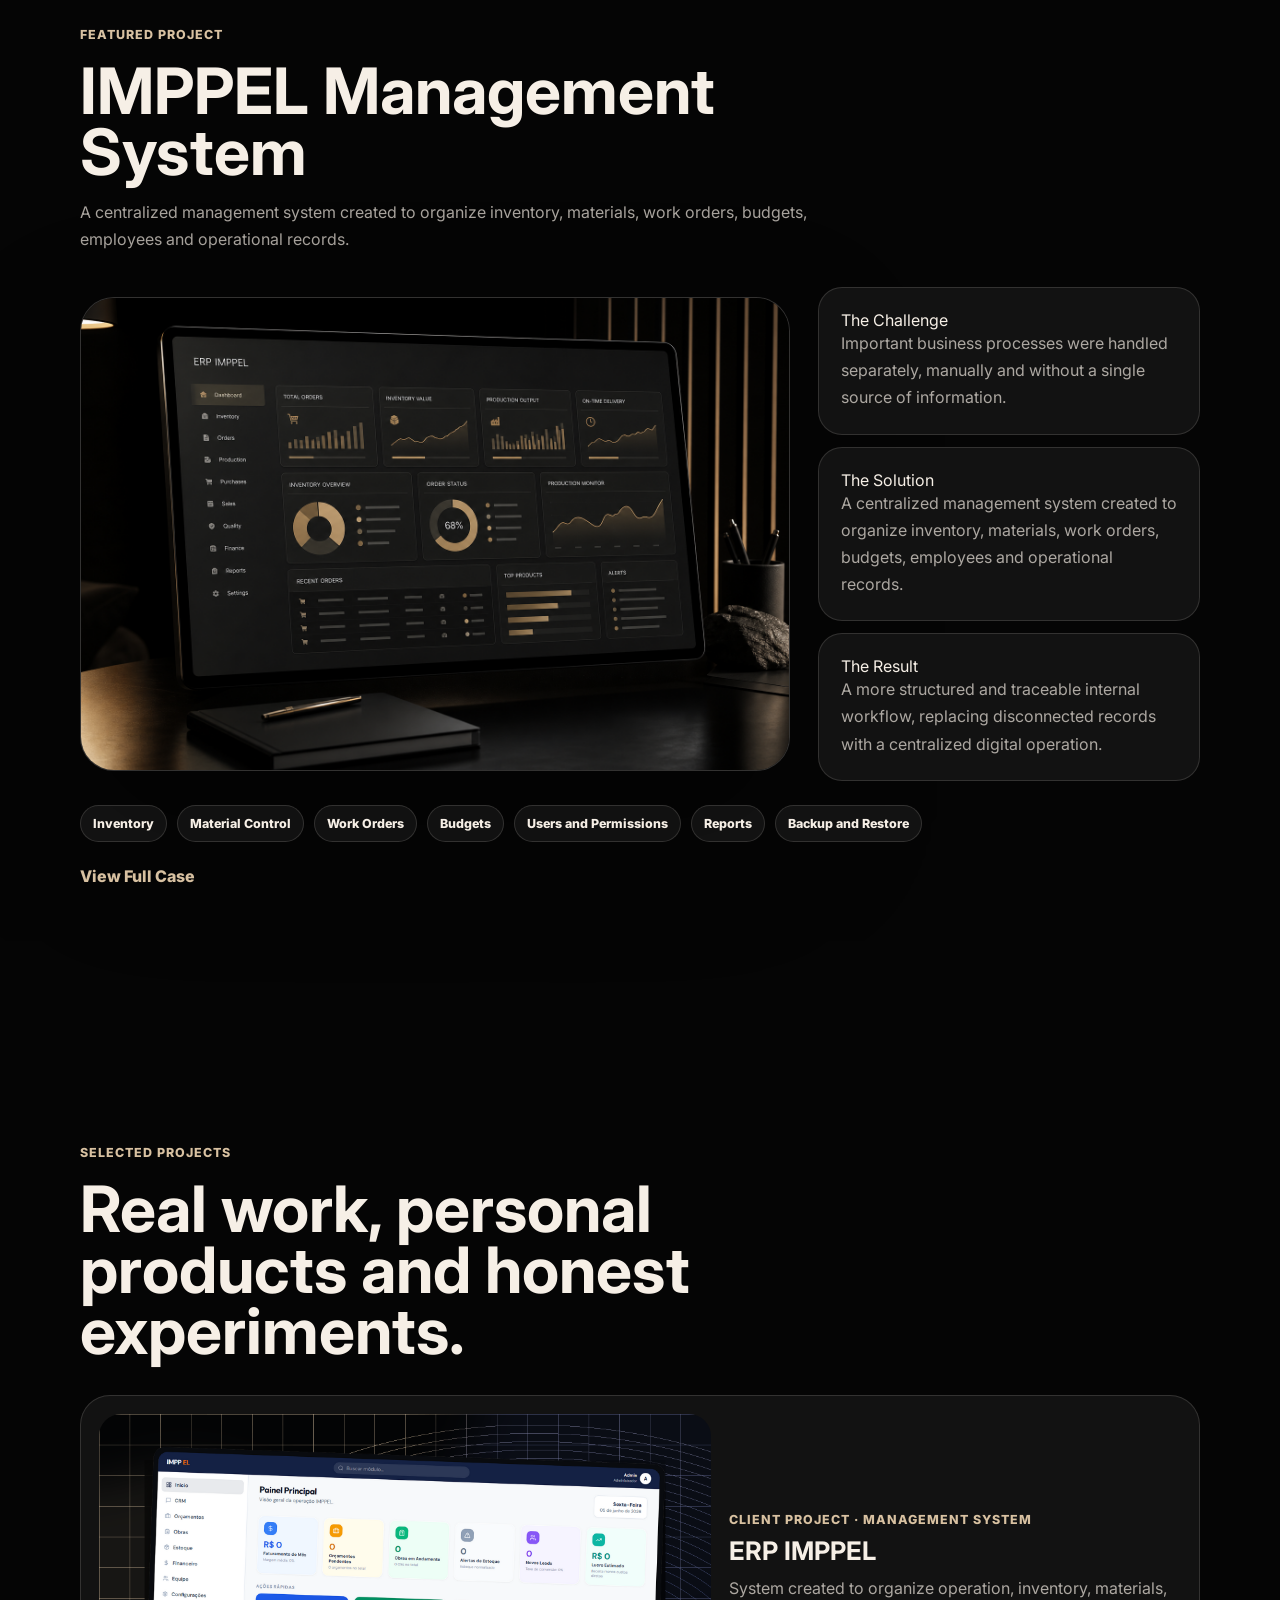
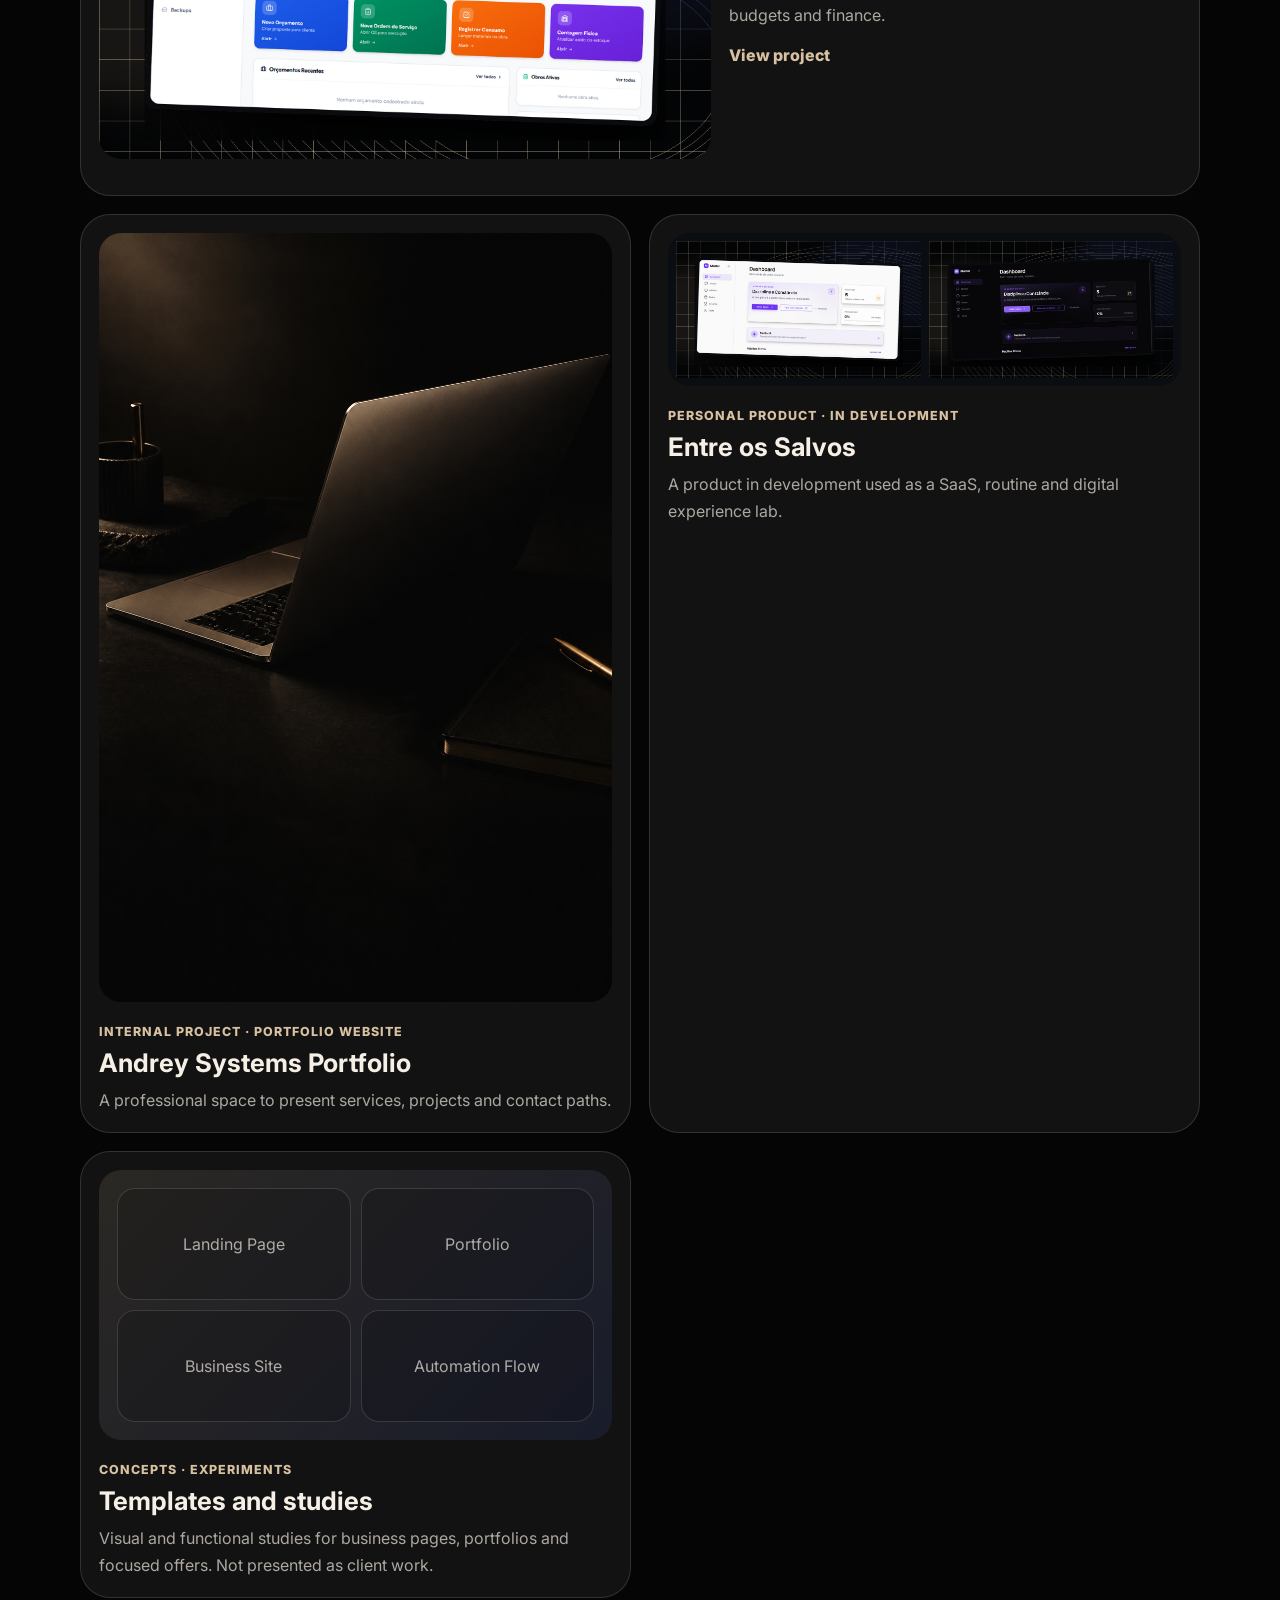
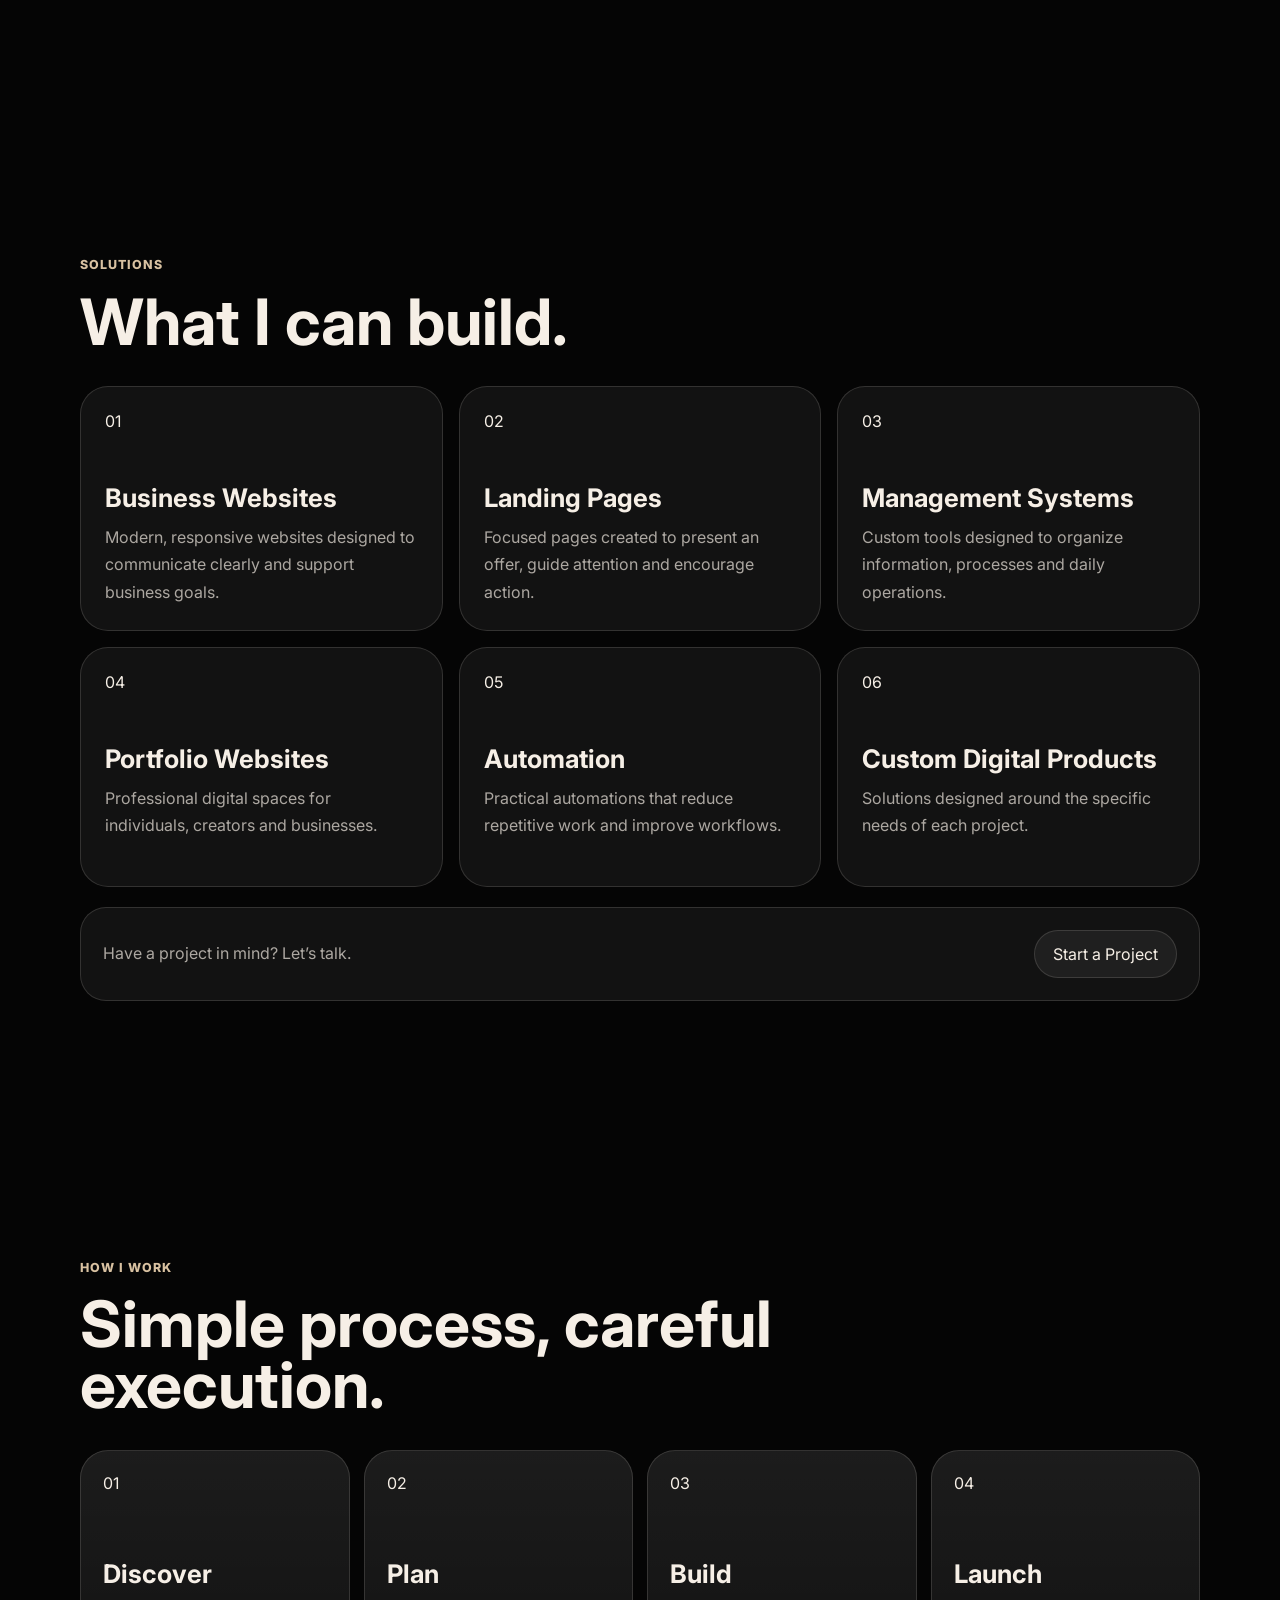
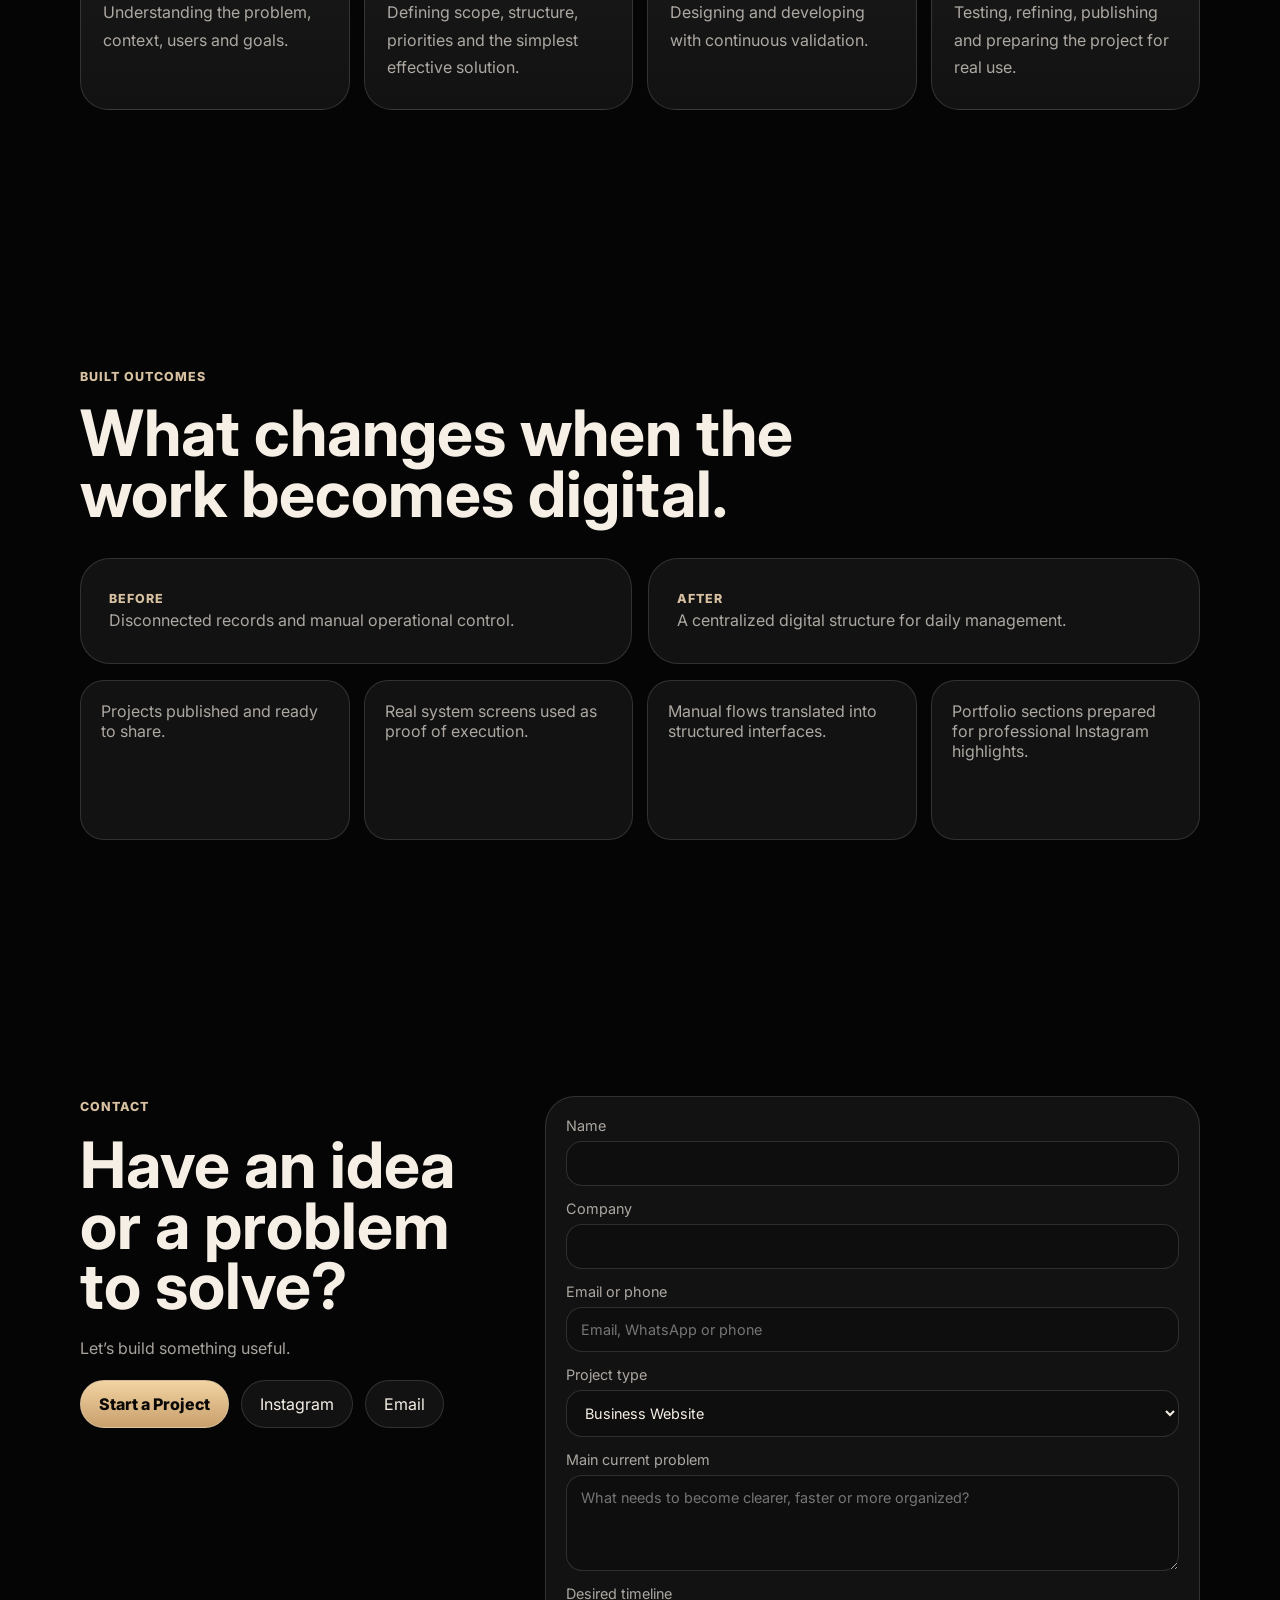
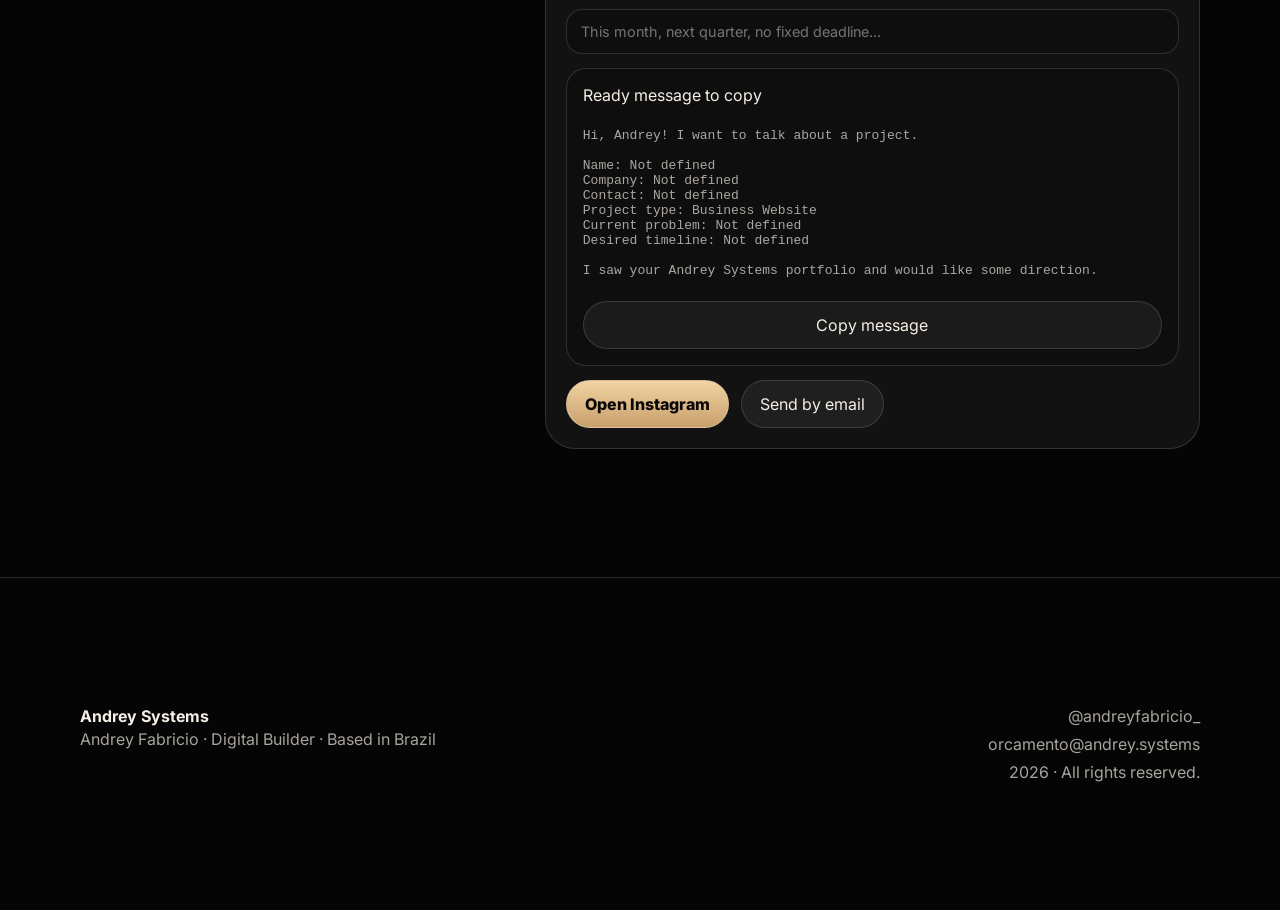
==== commit c6c51dbe: "feat: redesign portfolio for digital builder positioning" ====
--- a/index.html
+++ b/index.html
@@ -1,883 +1,45 @@
-﻿<!doctype html>
-<html lang="pt-BR">
+<!doctype html>
+<html lang="en">
   <head>
     <meta charset="UTF-8" />
     <meta name="viewport" content="width=device-width, initial-scale=1.0" />
-    <meta
-      name="description"
-      content="A Andrey Systems cria sites profissionais, ERPs, sistemas personalizados e automações para empresas que querem organizar processos, reduzir planilhas e crescer com tecnologia."
-    />
+    <meta name="description" content="Portfolio of Andrey Fabricio, Digital Builder. Websites, management systems, automations and custom digital products built for real-world needs." />
     <meta name="theme-color" content="#050505" />
     <meta name="robots" content="index, follow" />
-    <link rel="canonical" href="https://andrey.systems/" />
+    <link rel="canonical" href="https://site-andrey-systems.vercel.app/" />
     <meta property="og:type" content="website" />
-    <meta property="og:url" content="https://andrey.systems/" />
-    <meta property="og:locale" content="pt_BR" />
-    <meta property="og:site_name" content="ANDREY.SYSTEMS" />
-    <meta property="og:title" content="Andrey Systems | Sites, sistemas e automações para empresas" />
-    <meta
-      property="og:description"
-      content="Sites, ERPs, sistemas personalizados e automações para centralizar processos, integrar setores e transformar rotinas manuais em soluções digitais profissionais."
-    />
-    <meta property="og:image" content="./assets/images/premium-workspace.png" />
+    <meta property="og:url" content="https://site-andrey-systems.vercel.app/" />
+    <meta property="og:locale" content="en_US" />
+    <meta property="og:site_name" content="Andrey Systems" />
+    <meta property="og:title" content="Andrey Fabricio | Digital Builder" />
+    <meta property="og:description" content="Building digital solutions for real-world needs: websites, systems and automation." />
+    <meta property="og:image" content="https://site-andrey-systems.vercel.app/assets/images/erp-imppel-showcase.png" />
     <meta name="twitter:card" content="summary_large_image" />
-    <meta name="twitter:title" content="Andrey Systems | Sites, sistemas e automações" />
-    <meta
-      name="twitter:description"
-      content="Soluções digitais sob medida para empresas que querem organização, integração entre setores e crescimento."
-    />
-    <meta name="twitter:image" content="./assets/images/premium-workspace.png" />
-    <title>Andrey Systems | Sites, sistemas, ERPs e automações</title>
-    <link
-      rel="icon"
-      href="data:image/svg+xml,%3Csvg xmlns='http://www.w3.org/2000/svg' viewBox='0 0 64 64'%3E%3Crect width='64' height='64' fill='%23050505'/%3E%3Ctext x='32' y='38' text-anchor='middle' font-family='Arial' font-size='18' font-weight='700' fill='%23D8C1A1'%3EAS%3C/text%3E%3C/svg%3E"
-    />
+    <meta name="twitter:title" content="Andrey Fabricio | Digital Builder" />
+    <meta name="twitter:description" content="Websites, systems and automation built with clarity, functionality and thoughtful execution." />
+    <meta name="twitter:image" content="https://site-andrey-systems.vercel.app/assets/images/erp-imppel-showcase.png" />
+    <title>Andrey Fabricio | Digital Builder</title>
+    <link rel="icon" href="data:image/svg+xml,%3Csvg xmlns='http://www.w3.org/2000/svg' viewBox='0 0 64 64'%3E%3Crect width='64' height='64' fill='%23050505'/%3E%3Ctext x='32' y='38' text-anchor='middle' font-family='Arial' font-size='18' font-weight='700' fill='%23D8C1A1'%3EAS%3C/text%3E%3C/svg%3E" />
     <link rel="preconnect" href="https://fonts.googleapis.com" />
     <link rel="preconnect" href="https://fonts.gstatic.com" crossorigin />
-    <link
-      href="https://fonts.googleapis.com/css2?family=Cormorant+Garamond:ital,wght@0,500;0,600;1,500;1,600&family=Inter:wght@400;500;600;700&display=swap"
-      rel="stylesheet"
-    />
+    <link href="https://fonts.googleapis.com/css2?family=Inter:wght@400;500;600;700;800&family=Cormorant+Garamond:ital,wght@0,600;1,600&display=swap" rel="stylesheet" />
     <link rel="stylesheet" href="./styles.css" />
-    <!-- Google Analytics: substitua G-XXXXXXXXXX pelo ID real quando ativar.
-    <script async src="https://www.googletagmanager.com/gtag/js?id=G-XXXXXXXXXX"></script>
-    <script>
-      window.dataLayer = window.dataLayer || [];
-      function gtag(){dataLayer.push(arguments);}
-      gtag('js', new Date());
-      gtag('config', 'G-XXXXXXXXXX');
-    </script>
-    -->
-    <!-- Microsoft Clarity: substitua CLARITY_PROJECT_ID pelo ID real quando ativar.
-    <script>
-      (function(c,l,a,r,i,t,y){
-        c[a]=c[a]||function(){(c[a].q=c[a].q||[]).push(arguments)};
-        t=l.createElement(r);t.async=1;t.src="https://www.clarity.ms/tag/"+i;
-        y=l.getElementsByTagName(r)[0];y.parentNode.insertBefore(t,y);
-      })(window, document, "clarity", "script", "CLARITY_PROJECT_ID");
-    </script>
-    -->
-    <script type="application/ld+json">
-      {
-        "@context": "https://schema.org",
-        "@type": "ProfessionalService",
-        "name": "Andrey Systems",
-        "url": "https://andrey.systems/",
-        "description": "Sites profissionais, ERPs, sistemas personalizados e automações para empresas.",
-        "keywords": "sites profissionais, ERP personalizado, sistema empresarial, automações, landing pages, organização empresarial",
-        "founder": {
-          "@type": "Person",
-          "name": "Andrey Fabrício"
-        },
-        "sameAs": ["https://www.instagram.com/andreyfabricio_/"],
-        "areaServed": "Brasil",
-        "serviceType": [
-          "Websites profissionais",
-          "ERPs personalizados",
-          "Sistemas empresariais",
-          "Automações",
-          "Landing pages",
-          "Manutenção mensal",
-          "Consultoria de organização empresarial"
-        ],
-        "hasOfferCatalog": {
-          "@type": "OfferCatalog",
-          "name": "Serviços Andrey Systems",
-          "itemListElement": [
-            { "@type": "Offer", "itemOffered": { "@type": "Service", "name": "Sites profissionais" } },
-            { "@type": "Offer", "itemOffered": { "@type": "Service", "name": "ERPs personalizados" } },
-            { "@type": "Offer", "itemOffered": { "@type": "Service", "name": "Automações empresariais" } },
-            { "@type": "Offer", "itemOffered": { "@type": "Service", "name": "Consultoria de organização empresarial" } }
-          ]
-        }
-      }
-    </script>
+    <script type="application/ld+json">{"@context":"https://schema.org","@type":"Person","name":"Andrey Fabricio","jobTitle":"Digital Builder","url":"https://site-andrey-systems.vercel.app/","sameAs":["https://www.instagram.com/andreyfabricio_/"],"knowsAbout":["Websites","Management systems","Automation","Portfolio websites","Custom digital products"],"brand":{"@type":"Brand","name":"Andrey Systems"}}</script>
   </head>
   <body class="is-loading">
-    <div class="grain" aria-hidden="true"></div>
-    <div class="site-shell">
-      <header class="site-header">
-        <a class="brand" href="#home" aria-label="andrey.systems">
-          andrey.systems
-        </a>
-
-        <button class="nav-toggle" type="button" aria-label="Abrir menu" aria-expanded="false">
-          <span></span>
-          <span></span>
-        </button>
-
-        <nav class="site-nav" aria-label="Navegação principal">
-          <a href="#servicos">Serviços</a>
-          <a href="#portfolio">Projetos</a>
-          <a href="#sobre">Sobre</a>
-          <a href="https://www.instagram.com/direct/t/andreyfabricio_" target="_blank" rel="noreferrer">Contato</a>
-          <a
-            class="nav-cta"
-            href="https://www.instagram.com/direct/t/andreyfabricio_"
-            target="_blank"
-            rel="noreferrer"
-          >
-            Chamar no Instagram
-          </a>
-          <div class="header-controls" aria-label="Preferências do site">
-            <button class="control-button is-active" type="button" data-lang-option="pt">PT</button>
-            <button class="control-button" type="button" data-lang-option="en">EN</button>
-            <button class="control-button theme-toggle" type="button" data-theme-toggle aria-label="Alternar para modo claro">
-              <span aria-hidden="true">☀</span>
-            </button>
-          </div>
-        </nav>
-      </header>
-
-      <main>
-        <section class="hero tech-hero" id="home" data-section="01">
-          <div class="tech-ambient" aria-hidden="true"></div>
-          <div class="tech-grid" aria-hidden="true"></div>
-
-          <div class="hero-frame reveal">
-            <div class="hero-orb parallax-slow" aria-hidden="true"></div>
-
-            <div class="hero-content">
-            <p class="eyebrow">Software sob medida</p>
-            <h1>
-              <span class="title-main">
-                <span>Sites, ERPs</span>
-                <span>e automações</span>
-              </span>
-              <span class="title-main">
-                <span>para empresas que</span>
-              </span>
-              <span class="title-accent">
-                <span>querem crescer</span>
-              </span>
-            </h1>
-            <p>
-              Transformo processos manuais em sistemas digitais simples, bonitos e funcionais.
-            </p>
-            <div class="hero-actions">
-              <a
-                class="button primary"
-                href="https://www.instagram.com/direct/t/andreyfabricio_"
-                target="_blank"
-                rel="noreferrer"
-              >
-                Chamar no Instagram
-              </a>
-              <a class="button secondary" href="#orcamento">Solicitar orçamento</a>
-            </div>
-          </div>
-
-          </div>
-
-          <div class="hero-pillars" aria-hidden="true">
-            <span style="--h: 92%; --d: 480ms"></span>
-            <span style="--h: 84%; --d: 420ms"></span>
-            <span style="--h: 78%; --d: 360ms"></span>
-            <span style="--h: 70%; --d: 300ms"></span>
-            <span style="--h: 62%; --d: 240ms"></span>
-            <span style="--h: 54%; --d: 180ms"></span>
-            <span style="--h: 46%; --d: 120ms"></span>
-            <span style="--h: 34%; --d: 60ms"></span>
-            <span style="--h: 18%; --d: 0ms"></span>
-            <span style="--h: 34%; --d: 60ms"></span>
-            <span style="--h: 46%; --d: 120ms"></span>
-            <span style="--h: 54%; --d: 180ms"></span>
-            <span style="--h: 62%; --d: 240ms"></span>
-            <span style="--h: 70%; --d: 300ms"></span>
-            <span style="--h: 78%; --d: 360ms"></span>
-            <span style="--h: 84%; --d: 420ms"></span>
-            <span style="--h: 92%; --d: 480ms"></span>
-          </div>
-
-          <div class="hero-footer reveal" aria-label="Especialidades">
-            <span>Websites</span>
-            <span>Sistemas sob medida</span>
-            <span>ERP empresarial</span>
-            <span>Automação de processos</span>
-            <span>Consultoria operacional</span>
-          </div>
-          <div class="hero-proof reveal" aria-label="Prova real ERP IMPPEL">
-            <strong>Projeto real desenvolvido para a IMPPEL</strong>
-            <p>ERP com CRM, orçamentos, ordens de serviço, materiais, estoque, financeiro, garantias, permissões por cargo e backup.</p>
-          </div>
-        </section>
-
-        <section class="section services" id="servicos">
-          <div class="section-kicker reveal">
-            <span>01</span>
-            <p>Serviços</p>
-          </div>
-          <div class="section-heading reveal">
-            <h2>Estratégia, visual e operação em um só lugar.</h2>
-            <p>
-              Do primeiro contato ao pós-entrega, o foco é criar uma solução bonita, clara e útil
-              para a rotina da sua empresa.
-            </p>
-          </div>
-
-          <div class="service-grid">
-            <article class="service-card reveal">
-              <span>01</span>
-              <h3>Sites profissionais</h3>
-              <p>Para empresas que precisam parecer confiáveis e transformar visitantes em contatos.</p>
-              <small>Resultado: presença digital clara, bonita e pronta para vender.</small>
-            </article>
-            <article class="service-card reveal">
-              <span>02</span>
-              <h3>Landing pages</h3>
-              <p>Para campanhas, bio do Instagram, lançamentos e serviços com chamada direta.</p>
-              <small>Resultado: página objetiva para gerar conversas e pedidos de orçamento.</small>
-            </article>
-            <article class="service-card reveal">
-              <span>03</span>
-              <h3>ERPs personalizados</h3>
-              <p>Para negócios que precisam controlar estoque, pedidos, produção e relatórios.</p>
-              <small>Resultado: operação mais organizada e menos dependente de improviso.</small>
-            </article>
-            <article class="service-card reveal">
-              <span>04</span>
-              <h3>Automações</h3>
-              <p>Para empresas que repetem tarefas, copiam dados e perdem tempo em processos manuais.</p>
-              <small>Resultado: menos retrabalho e mais velocidade na rotina.</small>
-            </article>
-            <article class="service-card reveal">
-              <span>05</span>
-              <h3>Manutenção mensal</h3>
-              <p>Para quem já tem site ou sistema e precisa de ajustes, melhorias e acompanhamento.</p>
-              <small>Resultado: evolução contínua sem deixar o projeto parado.</small>
-            </article>
-            <article class="service-card reveal">
-              <span>06</span>
-              <h3>Consultoria empresarial</h3>
-              <p>Para quem sabe que a operação está confusa, mas ainda não sabe o que construir.</p>
-              <small>Resultado: clareza sobre processos, prioridades e solução ideal.</small>
-            </article>
-          </div>
-        </section>
-
-        <section class="section trust" id="diferenciais">
-          <div class="section-kicker reveal">
-            <span>02</span>
-            <p>Por que escolher</p>
-          </div>
-          <div class="section-heading reveal">
-            <h2>Construção sob medida, com foco no problema real.</h2>
-            <p>
-              A Andrey Systems não entrega apenas uma tela bonita. O trabalho começa entendendo a
-              operação e termina com uma solução que pode evoluir junto com a empresa.
-            </p>
-          </div>
-
-          <div class="trust-grid">
-            <article class="trust-card reveal">
-              <span>01</span>
-              <h3>Soluções personalizadas</h3>
-              <p>Cada projeto nasce da rotina do cliente, não de um pacote genérico.</p>
-            </article>
-            <article class="trust-card reveal">
-              <span>02</span>
-              <h3>Problemas reais</h3>
-              <p>O objetivo é resolver gargalos de organização, venda, controle e comunicação.</p>
-            </article>
-            <article class="trust-card reveal">
-              <span>03</span>
-              <h3>ERP em ambiente real</h3>
-              <p>O ERP IMPPEL valida a capacidade de construir sistemas com módulos conectados.</p>
-            </article>
-            <article class="trust-card reveal">
-              <span>04</span>
-              <h3>Setores integrados</h3>
-              <p>Fluxos pensados para conectar atendimento, orçamento, estoque, execução e financeiro.</p>
-            </article>
-            <article class="trust-card reveal">
-              <span>05</span>
-              <h3>Pós-entrega</h3>
-              <p>Acompanhamento para ajustes, melhorias e orientação depois que o projeto sai do papel.</p>
-            </article>
-            <article class="trust-card reveal">
-              <span>06</span>
-              <h3>Evolução contínua</h3>
-              <p>Sistemas podem crescer com novos módulos, novas regras e novas integrações.</p>
-            </article>
-          </div>
-        </section>
-
-        <section class="section process" id="processo">
-          <div class="section-kicker reveal">
-            <span>03</span>
-            <p>Como funciona</p>
-          </div>
-          <div class="section-heading reveal">
-            <h2>Depois do contato, o processo fica simples.</h2>
-            <p>
-              Você não precisa chegar com tudo pronto. A conversa começa pelo problema, passa pelo
-              planejamento e vira uma entrega prática para o seu negócio.
-            </p>
-          </div>
-
-          <div class="process-grid">
-            <article class="process-card reveal">
-              <span>01</span>
-              <h3>Conversa inicial</h3>
-              <p>Entendo sua empresa, sua rotina e o que hoje está travando crescimento ou organização.</p>
-            </article>
-            <article class="process-card reveal">
-              <span>02</span>
-              <h3>Planejamento da solução</h3>
-              <p>Defino o melhor caminho: site, landing page, sistema, ERP, automação ou consultoria.</p>
-            </article>
-            <article class="process-card reveal">
-              <span>03</span>
-              <h3>Desenvolvimento</h3>
-              <p>Construo a solução com visual profissional, estrutura clara e foco em uso real.</p>
-            </article>
-            <article class="process-card reveal">
-              <span>04</span>
-              <h3>Entrega e suporte</h3>
-              <p>Você recebe a solução pronta, com ajustes finais e orientação para usar ou publicar.</p>
-            </article>
-          </div>
-        </section>
-
-        <section class="section audience" id="para-quem">
-          <div class="section-kicker reveal">
-            <span>04</span>
-            <p>Para quem é</p>
-          </div>
-          <div class="section-heading reveal">
-            <h2>Para negócios que precisam sair do improviso.</h2>
-            <p>
-              A Andrey Systems atende empresas que querem organizar processos, melhorar a presença
-              digital e transformar rotinas manuais em ferramentas confiáveis.
-            </p>
-          </div>
-
-          <div class="audience-grid">
-            <article class="audience-card reveal">Pequenas empresas</article>
-            <article class="audience-card reveal">Prestadores de serviço</article>
-            <article class="audience-card reveal">Construção civil</article>
-            <article class="audience-card reveal">Academias e Muay Thai</article>
-            <article class="audience-card reveal">Igrejas e comunidades</article>
-            <article class="audience-card reveal">Negócios presos em planilhas e WhatsApp</article>
-          </div>
-        </section>
-
-        <section class="section portfolio" id="portfolio">
-          <div class="section-kicker reveal">
-            <span>05</span>
-            <p>Projetos</p>
-          </div>
-          <div class="work-heading reveal">
-            <h2>Work</h2>
-            <p>Projetos e modelos pensados para mostrar clareza, organização e resultado comercial.</p>
-          </div>
-
-          <div class="work-grid">
-            <article class="project-card project-large reveal parallax-card">
-              <div class="project-number" aria-hidden="true">.01</div>
-              <div class="project-media media-imppel project-gallery parallax-slow">
-                <img
-                  class="project-shot project-shot-main"
-                  src="./assets/images/erp-dashboard-real.png"
-                  width="1920"
-                  height="1080"
-                  loading="lazy"
-                  alt="Painel principal do ERP IMPPEL"
-                />
-                <img
-                  class="project-shot project-shot-float"
-                  src="./assets/images/erp-budget-real.png"
-                  width="1920"
-                  height="1080"
-                  loading="lazy"
-                  alt="Tela de orçamento do ERP IMPPEL"
-                />
-                <span>ERP IMPPEL</span>
-              </div>
-              <div class="project-meta">
-                <p>ERP personalizado · operação interna</p>
-                <h3>ERP IMPPEL</h3>
-                <p class="project-desc">Sistema para centralizar processos, módulos e acompanhamento operacional.</p>
-                <p class="project-problem">Resolve: controles manuais, dados espalhados e falta de visão da operação.</p>
-                <p class="project-details">Status: em uso interno · Tecnologias: React, TypeScript, Node.js</p>
-                <a href="./projetos/erp-imppel/">Ver case ERP IMPPEL</a>
-              </div>
-            </article>
-
-            <article class="project-card reveal parallax-card">
-              <div class="project-number" aria-hidden="true">.02</div>
-              <div class="project-media media-salvos project-gallery parallax-slow">
-                <img
-                  class="project-shot project-shot-main"
-                  src="./assets/images/entreossalvos-dark-real.png"
-                  width="1920"
-                  height="1080"
-                  loading="lazy"
-                  alt="Dashboard do Entreosalvos em modo escuro"
-                />
-                <img
-                  class="project-shot project-shot-float"
-                  src="./assets/images/entreossalvos-light-real.png"
-                  width="1920"
-                  height="1080"
-                  loading="lazy"
-                  alt="Dashboard do Entreosalvos em modo claro"
-                />
-                <span>SaaS em desenvolvimento</span>
-              </div>
-              <div class="project-meta">
-                <p>SaaS · em desenvolvimento</p>
-                <h3>Entreosalvos</h3>
-                <p class="project-desc">Plataforma focada em hábitos, rotina, disciplina e desenvolvimento pessoal.</p>
-                <p class="project-problem">Resolve: dificuldade de manter constância, acompanhar evolução e estruturar rotina.</p>
-                <p class="project-details">Status: em desenvolvimento · Categoria: SaaS · Tecnologias: React, Node.js</p>
-                <a href="https://www.instagram.com/direct/t/andreyfabricio_" target="_blank" rel="noreferrer">
-                  Chamar no Instagram
-                </a>
-              </div>
-            </article>
-
-            <article class="project-card reveal parallax-card">
-              <div class="project-number" aria-hidden="true">.03</div>
-              <div class="project-media media-civil parallax-slow">
-                <div class="template-preview template-civil" aria-hidden="true">
-                  <div class="template-topbar">
-                    <i></i>
-                    <i></i>
-                    <i></i>
-                  </div>
-                  <div class="template-hero">
-                    <strong>Obras & Impermeabilização</strong>
-                    <small>Orçamento técnico em até 24h</small>
-                  </div>
-                  <div class="template-service-row">
-                    <i>Laudos</i>
-                    <i>Reformas</i>
-                    <i>Obras</i>
-                  </div>
-                  <div class="template-cta">Solicitar orçamento</div>
-                </div>
-                <span>Construção</span>
-              </div>
-              <div class="project-meta">
-                <p>Template de segmento · orçamento e obras</p>
-                <h3>Template Construção Civil</h3>
-                <p class="project-desc">Modelo para empresas de obras, reformas, engenharia e serviços técnicos.</p>
-                <p class="project-problem">Resolve: dificuldade de mostrar serviços, obras e chamar clientes para orçamento.</p>
-                <p class="project-details">Status: template pronto · Público: construção civil</p>
-                <a href="https://www.instagram.com/direct/t/andreyfabricio_" target="_blank" rel="noreferrer">
-                  Chamar no Instagram
-                </a>
-              </div>
-            </article>
-
-            <article class="project-card reveal parallax-card">
-              <div class="project-number" aria-hidden="true">.04</div>
-              <div class="project-media media-academia parallax-slow">
-                <div class="template-preview template-fitness" aria-hidden="true">
-                  <div class="template-topbar">
-                    <i></i>
-                    <i></i>
-                    <i></i>
-                  </div>
-                  <div class="template-hero">
-                    <strong>Treino forte, rotina clara</strong>
-                    <small>Planos, horários e matrícula online</small>
-                  </div>
-                  <div class="template-plan-grid">
-                    <i>Mensal</i>
-                    <i>Personal</i>
-                  </div>
-                  <div class="template-cta">Começar agora</div>
-                </div>
-                <span>Fitness</span>
-              </div>
-              <div class="project-meta">
-                <p>Template futuro · captação de alunos</p>
-                <h3>Template Academia</h3>
-                <p class="project-desc">Página para planos, aulas, chamadas para Instagram e captação de novos alunos.</p>
-                <p class="project-problem">Resolve: captação informal e falta de uma página clara para planos e horários.</p>
-                <p class="project-details">Status: planejado · Público: academias e lutas</p>
-                <a href="https://www.instagram.com/direct/t/andreyfabricio_" target="_blank" rel="noreferrer">
-                  Chamar no Instagram
-                </a>
-              </div>
-            </article>
-
-            <article class="project-card reveal parallax-card">
-              <div class="project-number" aria-hidden="true">.05</div>
-              <div class="project-media media-igreja parallax-slow">
-                <div class="template-preview template-church" aria-hidden="true">
-                  <div class="template-topbar">
-                    <i></i>
-                    <i></i>
-                    <i></i>
-                  </div>
-                  <div class="template-hero">
-                    <strong>Comunidade, cultos e eventos</strong>
-                    <small>Agenda, ministérios e pedidos de oração</small>
-                  </div>
-                  <div class="template-service-row">
-                    <i>Cultos</i>
-                    <i>Eventos</i>
-                    <i>Oração</i>
-                  </div>
-                  <div class="template-cta">Ver programação</div>
-                </div>
-                <span>Comunidade</span>
-              </div>
-              <div class="project-meta">
-                <p>Template futuro · agenda e comunidade</p>
-                <h3>Template Igreja</h3>
-                <p class="project-desc">Site para agenda, mensagens, eventos e comunicação com a comunidade.</p>
-                <p class="project-problem">Resolve: comunicação espalhada e dificuldade de centralizar eventos e informações.</p>
-                <p class="project-details">Status: planejado · Público: igrejas e comunidades</p>
-                <a href="https://www.instagram.com/direct/t/andreyfabricio_" target="_blank" rel="noreferrer">
-                  Chamar no Instagram
-                </a>
-              </div>
-            </article>
-          </div>
-        </section>
-
-        <section class="section case-section" id="case">
-          <div class="case-heading reveal">
-            <p class="eyebrow">Case principal</p>
-            <h2>ERP IMPPEL</h2>
-            <p>
-              O ERP IMPPEL foi desenvolvido para centralizar processos internos de uma empresa real:
-              clientes, orçamentos, ordens de serviço, materiais, estoque, financeiro e pós-venda.
-            </p>
-          </div>
-
-          <div class="case-visual case-gallery reveal parallax-slow">
-            <figure class="case-gallery-main">
-              <img
-                src="./assets/images/erp-dashboard-real.png"
-                width="1920"
-                height="1080"
-                loading="lazy"
-                alt="Painel principal do ERP IMPPEL"
-              />
-              <figcaption>
-                <strong>ERP IMPPEL</strong>
-                Sistema completo para gestão de obras, materiais, estoque, clientes, financeiro e pós-venda.
-              </figcaption>
-            </figure>
-            <div class="case-gallery-strip compact-scroll" aria-label="Telas reais do ERP IMPPEL">
-              <img src="./assets/images/erp-login-real.png" width="1920" height="1080" loading="lazy" alt="Login do ERP IMPPEL" />
-              <img src="./assets/images/erp-inventory-real.png" width="1920" height="1080" loading="lazy" alt="Tela de estoque do ERP IMPPEL" />
-              <img src="./assets/images/erp-budget-real.png" width="1920" height="1080" loading="lazy" alt="Tela de orçamentos do ERP IMPPEL" />
-              <img src="./assets/images/erp-dashboard-real.png" width="1920" height="1080" loading="lazy" alt="Dashboard secundário do ERP IMPPEL" />
-            </div>
-          </div>
-
-          <div class="case-grid reveal">
-            <article>
-              <span>01</span>
-              <h3>Problema</h3>
-              <p>Informações espalhadas, controles manuais e baixa visibilidade sobre etapas internas.</p>
-            </article>
-            <article>
-              <span>02</span>
-              <h3>Solução</h3>
-              <p>ERP sob medida com fluxos conectados, módulos objetivos e navegação simples.</p>
-            </article>
-            <article>
-              <span>03</span>
-              <h3>Módulos</h3>
-              <p>Mais de 7 módulos conectando CRM, orçamentos, OS, materiais, estoque, garantia e financeiro.</p>
-            </article>
-            <article>
-              <span>04</span>
-              <h3>Resultado</h3>
-              <p>Mais controle, menos retrabalho e uma operação preparada para crescer com organização.</p>
-            </article>
-          </div>
-
-          <div class="case-flow reveal">
-            <div class="case-flow-copy">
-              <p class="eyebrow">Fluxo operacional</p>
-              <h3>Da entrada do pedido ao acompanhamento.</h3>
-              <p>
-                O ERP foi pensado para conectar etapas que antes ficavam separadas. A empresa passa
-                a ter um caminho mais claro para registrar, acompanhar e consultar informações.
-              </p>
-            </div>
-            <ol class="timeline-list">
-              <li>CRM</li>
-              <li>Orçamento</li>
-              <li>OS</li>
-              <li>Materiais</li>
-              <li>Estoque</li>
-              <li>Garantia</li>
-              <li>Financeiro</li>
-              <li>Permissões</li>
-              <li>Backup</li>
-            </ol>
-          </div>
-
-          <div class="case-proof reveal">
-            <article>
-              <span>Tecnologias</span>
-              <p>React, TypeScript, Node.js, rotas internas, componentes reutilizáveis e estrutura modular.</p>
-            </article>
-            <article>
-              <span>Integrações</span>
-              <p>CRM, orçamento, OS, materiais, estoque, garantia e financeiro trabalhando em fluxo conectado.</p>
-            </article>
-            <article>
-              <span>Maturidade</span>
-              <p>Projeto pensado para operação real, evolução contínua e inclusão de novos módulos.</p>
-            </article>
-          </div>
-
-          <div class="case-cta reveal">
-            <a
-              class="button primary"
-              href="https://www.instagram.com/direct/t/andreyfabricio_"
-              target="_blank"
-              rel="noreferrer"
-            >
-              Solicitar orçamento
-            </a>
-          </div>
-        </section>
-
-        <section class="section development" id="em-desenvolvimento">
-          <div class="section-kicker reveal">
-            <span>07</span>
-            <p>Projetos em desenvolvimento</p>
-          </div>
-          <article class="development-card reveal">
-            <span>Status: Em desenvolvimento</span>
-            <h2>Entreosalvos</h2>
-            <div class="development-preview compact-scroll" aria-label="Prévias reais do Entreosalvos">
-              <img src="./assets/images/entreossalvos-light-real.png" width="1920" height="1080" loading="lazy" alt="Entreosalvos em modo claro" />
-              <img src="./assets/images/entreossalvos-dark-real.png" width="1920" height="1080" loading="lazy" alt="Entreosalvos em modo escuro" />
-            </div>
-            <p>
-              Aplicativo focado em crescimento pessoal, hábitos, desafios e evolução diária. O
-              projeto reforça a atuação da Andrey Systems também em produtos digitais próprios.
-            </p>
-          </article>
-        </section>
-
-        <section class="section results" id="resultados">
-          <div class="section-kicker reveal">
-            <span>08</span>
-            <p>Resultados</p>
-          </div>
-          <div class="section-heading reveal">
-            <h2>Benefícios que aparecem na operação.</h2>
-            <p>
-              Mesmo sem prometer números mágicos, uma solução bem construída muda a forma como a
-              empresa registra, acompanha e decide.
-            </p>
-          </div>
-
-          <div class="results-grid">
-            <article class="result-card reveal">Centralização de processos</article>
-            <article class="result-card reveal">Redução de planilhas</article>
-            <article class="result-card reveal">Controle de estoque integrado</article>
-            <article class="result-card reveal">Fluxo operacional conectado</article>
-            <article class="result-card reveal">Histórico rastreável</article>
-          </div>
-        </section>
-
-        <section class="section founder about-andrey" id="sobre">
-          <div class="section-kicker reveal">
-            <span>09</span>
-            <p>Sobre Andrey</p>
-          </div>
-          <div class="founder-panel reveal">
-            <div class="founder-photo" aria-label="Foto oficial de Andrey Fabrício">
-              <img
-                src="./assets/images/andrey-profile-real.jpeg"
-                width="1246"
-                height="1246"
-                loading="lazy"
-                alt="Foto oficial de Andrey Fabrício, fundador da Andrey Systems"
-              />
-            </div>
-            <div class="founder-copy">
-              <p class="eyebrow">Fundador da Andrey Systems</p>
-              <h2>Andrey Fabrício</h2>
-              <p>
-                Sou Andrey, fundador da Andrey Systems. Crio sites, sistemas, ERPs e automações para
-                transformar operações manuais em soluções digitais claras, bonitas e funcionais.
-              </p>
-              <p>
-                A Andrey Systems nasceu para ajudar pequenas empresas a ganhar presença, controle e
-                confiança com tecnologia sob medida, sem depender de improviso, planilhas soltas ou
-                processos difíceis de acompanhar.
-              </p>
-              <div class="founder-highlights" aria-label="Projetos e foco da Andrey Systems">
-                <span>ERP IMPPEL</span>
-                <span>Entreosalvos</span>
-                <span>Sites profissionais</span>
-                <span>Automações</span>
-              </div>
-            </div>
-          </div>
-        </section>
-
-        <section class="section testimonials" id="feedbacks">
-          <div class="section-kicker reveal">
-            <span>10</span>
-            <p>Evidências</p>
-          </div>
-          <div class="section-heading reveal">
-            <h2>Evidências do trabalho.</h2>
-            <p>
-              Provas honestas do que já foi construído, sem depoimentos genéricos ou promessas inventadas.
-            </p>
-          </div>
-          <div class="testimonial-grid">
-            <article class="testimonial-card reveal">
-              <span>01</span>
-              <h3>ERP IMPPEL</h3>
-              <p>Sistema real criado para organizar operação, estoque, materiais, orçamentos e financeiro.</p>
-            </article>
-            <article class="testimonial-card reveal">
-              <span>02</span>
-              <h3>Site Andrey Systems</h3>
-              <p>Portfólio próprio criado para apresentar serviços, projetos e formas de contato.</p>
-            </article>
-            <article class="testimonial-card reveal">
-              <span>03</span>
-              <h3>Entreosalvos</h3>
-              <p>Produto próprio em desenvolvimento, usado como laboratório de SaaS, rotina e experiência digital.</p>
-            </article>
-          </div>
-        </section>
-
-        <section class="section faq" id="faq">
-          <div class="section-kicker reveal">
-            <span>11</span>
-            <p>Perguntas frequentes</p>
-          </div>
-          <div class="faq-grid">
-            <article class="faq-item reveal">
-              <h3>Quanto custa um sistema?</h3>
-              <p>Depende dos módulos, integrações e nível de personalização. O orçamento começa depois de entender o problema.</p>
-            </article>
-            <article class="faq-item reveal">
-              <h3>Quanto tempo leva?</h3>
-              <p>Sites e landing pages tendem a ser mais rápidos. Sistemas e ERPs exigem planejamento por etapas.</p>
-            </article>
-            <article class="faq-item reveal">
-              <h3>Você faz manutenção?</h3>
-              <p>Sim. É possível combinar ajustes, melhorias e acompanhamento mensal após a entrega.</p>
-            </article>
-            <article class="faq-item reveal">
-              <h3>Posso pedir novas funções?</h3>
-              <p>Sim. A ideia é que o sistema possa evoluir com novos módulos, regras e fluxos conforme a empresa cresce.</p>
-            </article>
-            <article class="faq-item reveal">
-              <h3>O sistema é personalizado?</h3>
-              <p>Sim. O desenvolvimento é pensado para a rotina do negócio, evitando soluções genéricas que não encaixam na operação.</p>
-            </article>
-          </div>
-        </section>
-
-        <section class="section quote" id="orcamento">
-          <div class="section-kicker reveal">
-            <span>12</span>
-            <p>Orçamento</p>
-          </div>
-          <div class="section-heading reveal">
-            <h2>Conte rapidamente o que você precisa.</h2>
-            <p>
-              Preencha as informações principais e continue a conversa no Instagram. Isso ajuda a
-              iniciar o atendimento com mais clareza.
-            </p>
-          </div>
-          <form class="quote-form reveal" id="quoteForm">
-            <label>
-              Nome
-              <input type="text" name="nome" autocomplete="name" required />
-            </label>
-            <label>
-              Empresa
-              <input type="text" name="empresa" autocomplete="organization" />
-            </label>
-            <label>
-              E-mail ou telefone
-              <input type="text" name="contato" autocomplete="email" placeholder="Ex.: e-mail, WhatsApp ou telefone" required />
-            </label>
-            <label>
-              Tipo de projeto
-              <select name="tipo">
-                <option value="Site profissional">Site profissional</option>
-                <option value="Landing page">Landing page</option>
-                <option value="ERP personalizado">ERP personalizado</option>
-                <option value="Sistema sob medida">Sistema sob medida</option>
-                <option value="Automação">Automação</option>
-                <option value="Consultoria">Consultoria</option>
-              </select>
-            </label>
-            <label>
-              Principal problema atual
-              <textarea name="problema" rows="4" placeholder="Ex.: processos em planilhas, estoque sem controle, site antigo..." required></textarea>
-            </label>
-            <label>
-              Prazo desejado
-              <input type="text" name="prazo" placeholder="Ex.: este mês, próximo trimestre, sem prazo definido" />
-            </label>
-            <div class="quote-message" id="quoteMessage" hidden>
-              <span>Mensagem pronta para copiar</span>
-              <pre id="quoteMessageText"></pre>
-              <button class="button secondary quote-copy-button" type="button" id="quoteCopyButton">Copiar mensagem</button>
-            </div>
-            <button class="button primary" type="submit">Chamar no Instagram</button>
-            <!-- E-mail de orçamento informado pelo cliente; trocar aqui se o endereço oficial mudar. -->
-            <a
-              class="button secondary quote-email-link"
-              id="quoteEmailLink"
-              href="mailto:orcamento@andrey.systems"
-            >
-              Enviar por e-mail
-            </a>
-          </form>
-        </section>
-
-        <section class="final-cta" id="contato">
-          <div class="final-inner reveal">
-            <p class="eyebrow">Contato</p>
-            <h2>Vamos tirar sua empresa do improviso.</h2>
-            <div class="contact-actions">
-              <a
-                class="button primary"
-                href="https://www.instagram.com/direct/t/andreyfabricio_"
-                target="_blank"
-                rel="noreferrer"
-              >
-                Chamar no Instagram
-              </a>
-              <a
-                class="button secondary"
-                href="#orcamento"
-              >
-                Solicitar orçamento
-              </a>
-            </div>
-          </div>
-        </section>
-      </main>
-
-      <footer class="site-footer">
-        <span>Andrey Systems</span>
-        <span>
-          <a href="https://www.instagram.com/andreyfabricio_/" target="_blank" rel="noreferrer">@andreyfabricio_</a>
-          ·
-          <a href="mailto:orcamento@andrey.systems">orcamento@andrey.systems</a>
-          ·
-          <span id="currentYear">2026</span> — Todos os direitos reservados.
-        </span>
-      </footer>
-    </div>
-
+    <a class="skip-link" href="#main">Skip to content</a><div class="grain" aria-hidden="true"></div><div class="ambient-glow" aria-hidden="true"></div>
+    <header class="site-header" data-header><a class="brand" href="#home" aria-label="Andrey Systems home">andrey.systems</a><button class="nav-toggle" type="button" aria-label="Open menu" aria-expanded="false" data-i18n-aria-label="navOpen"><span></span><span></span></button><nav class="site-nav" aria-label="Primary navigation"><a href="#home" data-nav-section="home" data-i18n="navHome">Home</a><a href="#projects" data-nav-section="projects" data-i18n="navProjects">Projects</a><a href="#solutions" data-nav-section="solutions" data-i18n="navSolutions">Solutions</a><a href="#results" data-nav-section="results" data-i18n="navResults">Results</a><a href="#contact" data-nav-section="contact" data-i18n="navContact">Contact</a><span class="nav-indicator" aria-hidden="true"></span></nav><div class="header-actions" aria-label="Preferences"><button class="control-button is-active" type="button" data-lang-option="en">EN</button><button class="control-button" type="button" data-lang-option="pt">PT</button><button class="control-button theme-toggle" type="button" data-theme-toggle aria-label="Switch to light mode" data-i18n-aria-label="themeToLight"><span aria-hidden="true">Sun</span></button></div></header>
+    <main id="main">
+      <section class="hero section-anchor story-stage" id="home" data-section-name="home"><div class="hero-copy reveal"><p class="eyebrow" data-i18n="heroEyebrow">Andrey Fabricio · Digital Builder</p><h1><span data-i18n="heroTitleA">Building digital solutions</span><em data-i18n="heroTitleB">for real-world needs.</em></h1><p class="hero-line" data-i18n="heroLine">Websites · Systems · Automation</p><p class="hero-text" data-i18n="heroText">I turn ideas and business needs into functional, modern and carefully built digital products.</p><p class="hero-location" data-i18n="heroLocation">Based in Brazil · Working globally</p><div class="hero-actions"><a class="button primary" href="#projects" data-i18n="heroPrimary">View Projects</a><a class="button secondary" href="#contact" data-i18n="heroSecondary">Start a Project</a></div></div><div class="hero-visual reveal" aria-label="Project interface mockups"><div class="screen-stack"><figure class="screen screen-main"><img src="./assets/images/erp-dashboard-real.png" width="1920" height="1080" alt="ERP IMPPEL dashboard interface" fetchpriority="high" /></figure><figure class="screen screen-float one"><img src="./assets/images/erp-budget-real.png" width="1920" height="1080" alt="ERP IMPPEL budget interface" /></figure><figure class="screen screen-float two"><img src="./assets/images/entreossalvos-dark-real.png" width="1920" height="1080" alt="Entre os Salvos product interface" loading="lazy" /></figure></div><div class="story-notes" aria-label="Start story script"><span>Start</span><span>Hi, I'm Andrey.</span><span>Websites · Systems · Products</span></div></div></section>
+      <section class="intro story-band" id="intro"><p class="intro-kicker" data-i18n="introKicker">My approach</p><h2 data-i18n="introTitle">I use technology as a tool to solve real problems.</h2><p data-i18n="introText">From the first idea to the final product, I focus on clarity, functionality and thoughtful execution.</p></section>
+      <section class="featured section-anchor" id="featured" data-section-name="projects"><div class="section-heading reveal"><p class="eyebrow" data-i18n="featuredEyebrow">Featured Project</p><h2 data-i18n="featuredTitle">IMPPEL Management System</h2><p data-i18n="featuredText">A centralized management system created to organize inventory, materials, work orders, budgets, employees and operational records.</p></div><div class="featured-stage"><div class="featured-device reveal" data-scroll-device><img src="./assets/images/erp-imppel-showcase.png" width="1920" height="1080" alt="ERP IMPPEL real system screens" loading="lazy" /></div><div class="case-narrative reveal"><article><span data-i18n="challengeLabel">The Challenge</span><p data-i18n="challengeText">Important business processes were handled separately, manually and without a single source of information.</p></article><article><span data-i18n="solutionLabel">The Solution</span><p data-i18n="solutionText">A centralized management system created to organize inventory, materials, work orders, budgets, employees and operational records.</p></article><article><span data-i18n="resultLabel">The Result</span><p data-i18n="resultText">A more structured and traceable internal workflow, replacing disconnected records with a centralized digital operation.</p></article></div></div><div class="feature-list reveal" aria-label="ERP IMPPEL main features"><span>Inventory</span><span>Material Control</span><span>Work Orders</span><span>Budgets</span><span>Users and Permissions</span><span>Reports</span><span>Backup and Restore</span></div><a class="text-link reveal" href="./projetos/erp-imppel/" data-i18n="viewFullCase">View Full Case</a></section>
+      <section class="projects section-anchor" id="projects" data-section-name="projects"><div class="section-heading reveal"><p class="eyebrow" data-i18n="projectsEyebrow">Selected Projects</p><h2 data-i18n="projectsTitle">Real work, personal products and honest experiments.</h2></div><div class="project-grid"><article class="portfolio-card large reveal"><div class="project-media"><img src="./assets/images/erp-dashboard-real.png" width="1920" height="1080" alt="ERP IMPPEL dashboard" loading="lazy" /></div><div><span class="project-type" data-i18n="erpType">Client Project · Management System</span><h3>ERP IMPPEL</h3><p data-i18n="erpSummary">System created to organize operation, inventory, materials, budgets and finance.</p><a href="./projetos/erp-imppel/" data-i18n="viewProject">View project</a></div></article><article class="portfolio-card reveal"><div class="project-media"><img src="./assets/images/premium-workspace.png" width="1920" height="1080" alt="Andrey Systems portfolio visual" loading="lazy" /></div><div><span class="project-type" data-i18n="portfolioType">Internal Project · Portfolio Website</span><h3>Andrey Systems Portfolio</h3><p data-i18n="portfolioSummary">A professional space to present services, projects and contact paths.</p></div></article><article class="portfolio-card reveal"><div class="project-media dual"><img src="./assets/images/entreossalvos-light-real.png" width="1920" height="1080" alt="Entre os Salvos light interface" loading="lazy" /><img src="./assets/images/entreossalvos-dark-real.png" width="1920" height="1080" alt="Entre os Salvos dark interface" loading="lazy" /></div><div><span class="project-type" data-i18n="salvosType">Personal Product · In Development</span><h3>Entre os Salvos</h3><p data-i18n="salvosSummary">A product in development used as a SaaS, routine and digital experience lab.</p></div></article><article class="portfolio-card reveal"><div class="concept-board" aria-hidden="true"><span>Landing Page</span><span>Portfolio</span><span>Business Site</span><span>Automation Flow</span></div><div><span class="project-type" data-i18n="conceptType">Concepts · Experiments</span><h3 data-i18n="conceptTitle">Templates and studies</h3><p data-i18n="conceptSummary">Visual and functional studies for business pages, portfolios and focused offers. Not presented as client work.</p></div></article></div></section>
+      <section class="solutions section-anchor" id="solutions" data-section-name="solutions"><div class="section-heading reveal"><p class="eyebrow">Solutions</p><h2 data-i18n="solutionsTitle">What I can build.</h2></div><div class="solution-grid"><article class="spotlight-card reveal"><span>01</span><h3 data-i18n="solution1Title">Business Websites</h3><p data-i18n="solution1Text">Modern, responsive websites designed to communicate clearly and support business goals.</p></article><article class="spotlight-card reveal"><span>02</span><h3 data-i18n="solution2Title">Landing Pages</h3><p data-i18n="solution2Text">Focused pages created to present an offer, guide attention and encourage action.</p></article><article class="spotlight-card reveal"><span>03</span><h3 data-i18n="solution3Title">Management Systems</h3><p data-i18n="solution3Text">Custom tools designed to organize information, processes and daily operations.</p></article><article class="spotlight-card reveal"><span>04</span><h3 data-i18n="solution4Title">Portfolio Websites</h3><p data-i18n="solution4Text">Professional digital spaces for individuals, creators and businesses.</p></article><article class="spotlight-card reveal"><span>05</span><h3 data-i18n="solution5Title">Automation</h3><p data-i18n="solution5Text">Practical automations that reduce repetitive work and improve workflows.</p></article><article class="spotlight-card reveal"><span>06</span><h3 data-i18n="solution6Title">Custom Digital Products</h3><p data-i18n="solution6Text">Solutions designed around the specific needs of each project.</p></article></div><div class="inline-cta reveal"><p data-i18n="solutionsCta">Have a project in mind? Let’s talk.</p><a class="button secondary" href="#contact" data-i18n="startProject">Start a Project</a></div></section>
+      <section class="process" id="process"><div class="section-heading reveal"><p class="eyebrow" data-i18n="workEyebrow">How I Work</p><h2 data-i18n="workTitle">Simple process, careful execution.</h2></div><div class="process-stack" aria-label="Process steps"><article class="process-card reveal"><span>01</span><h3>Discover</h3><p data-i18n="discoverText">Understanding the problem, context, users and goals.</p></article><article class="process-card reveal"><span>02</span><h3>Plan</h3><p data-i18n="planText">Defining scope, structure, priorities and the simplest effective solution.</p></article><article class="process-card reveal"><span>03</span><h3>Build</h3><p data-i18n="buildText">Designing and developing with continuous validation.</p></article><article class="process-card reveal"><span>04</span><h3>Launch</h3><p data-i18n="launchText">Testing, refining, publishing and preparing the project for real use.</p></article></div></section>
+      <section class="results section-anchor" id="results" data-section-name="results"><div class="section-heading reveal"><p class="eyebrow" data-i18n="resultsEyebrow">Built Outcomes</p><h2 data-i18n="resultsTitle">What changes when the work becomes digital.</h2></div><div class="before-after reveal"><div><span>Before</span><p data-i18n="beforeText">Disconnected records and manual operational control.</p></div><div><span>After</span><p data-i18n="afterText">A centralized digital structure for daily management.</p></div></div><div class="outcome-grid"><article class="outcome-card reveal" data-i18n="outcome1">Projects published and ready to share.</article><article class="outcome-card reveal" data-i18n="outcome2">Real system screens used as proof of execution.</article><article class="outcome-card reveal" data-i18n="outcome3">Manual flows translated into structured interfaces.</article><article class="outcome-card reveal" data-i18n="outcome4">Portfolio sections prepared for professional Instagram highlights.</article></div></section>
+      <section class="contact section-anchor" id="contact" data-section-name="contact"><div class="contact-copy reveal"><p class="eyebrow">Contact</p><h2 data-i18n="contactTitle">Have an idea or a problem to solve?</h2><p data-i18n="contactText">Let’s build something useful.</p><div class="contact-actions"><a class="button primary" href="#quote" data-i18n="startProject">Start a Project</a><a class="button secondary" href="https://www.instagram.com/andreyfabricio_/" target="_blank" rel="noreferrer">Instagram</a><a class="button secondary" href="mailto:orcamento@andrey.systems">Email</a></div></div><form class="quote-form reveal" id="quote" aria-label="Project request form"><label><span data-i18n="labelName">Name</span><input type="text" name="nome" autocomplete="name" required /></label><label><span data-i18n="labelCompany">Company</span><input type="text" name="empresa" autocomplete="organization" /></label><label><span data-i18n="labelContact">Email or phone</span><input type="text" name="contato" autocomplete="email" required data-i18n-placeholder="placeholderContact" placeholder="Email, WhatsApp or phone" /></label><label><span data-i18n="labelType">Project type</span><select name="tipo"><option>Business Website</option><option>Landing Page</option><option>Management System</option><option>Portfolio Website</option><option>Automation</option><option>Custom Digital Product</option></select></label><label><span data-i18n="labelProblem">Main current problem</span><textarea name="problema" rows="4" required data-i18n-placeholder="placeholderProblem" placeholder="What needs to become clearer, faster or more organized?"></textarea></label><label><span data-i18n="labelTimeline">Desired timeline</span><input type="text" name="prazo" data-i18n-placeholder="placeholderTimeline" placeholder="This month, next quarter, no fixed deadline..." /></label><div class="quote-message" id="quoteMessage" hidden><span data-i18n="quoteReady">Ready message to copy</span><pre id="quoteMessageText"></pre><button class="button secondary" type="button" id="quoteCopyButton" data-i18n="copyMessage">Copy message</button></div><div class="form-actions"><button class="button primary" type="submit" data-i18n="formInstagram">Open Instagram</button><a class="button secondary" id="quoteEmailLink" href="mailto:orcamento@andrey.systems" data-i18n="formEmail">Send by email</a></div></form></section>
+    </main>
+    <footer class="site-footer"><div><strong>Andrey Systems</strong><p data-i18n="footerLine">Andrey Fabricio · Digital Builder · Based in Brazil</p></div><div class="footer-links"><a href="https://www.instagram.com/andreyfabricio_/" target="_blank" rel="noreferrer">@andreyfabricio_</a><a href="mailto:orcamento@andrey.systems">orcamento@andrey.systems</a><span>2026 · <span data-i18n="rights">All rights reserved.</span></span></div></footer>
     <script src="./script.js"></script>
   </body>
-</html>
+</html>
--- a/styles.css
+++ b/styles.css
@@ -1,6263 +1 @@
-﻿:root {
-  --black: #050505;
-  --black-soft: #090909;
-  --navy: #101821;
-  --navy-deep: #070b10;
-  --panel: #10100f;
-  --panel-deep: #0b0b0a;
-  --gold: #d8c1a1;
-  --gold-soft: rgba(216, 193, 161, 0.72);
-  --gold-line: rgba(216, 193, 161, 0.16);
-  --text: #f4eee5;
-  --muted: rgba(244, 238, 229, 0.54);
-  --faint: rgba(244, 238, 229, 0.28);
-}
-
-/* Animated premium technology redesign inspired by the Web3HeroAnimated reference. */
-:root {
-  --black: #030405;
-  --black-soft: #06080c;
-  --panel: rgba(8, 11, 16, 0.78);
-  --panel-deep: #05070b;
-  --navy: #0d1420;
-  --navy-deep: #070b12;
-  --gold: #d8c1a1;
-  --gold-soft: rgba(216, 193, 161, 0.76);
-  --gold-line: rgba(216, 193, 161, 0.14);
-  --text: #f5f1eb;
-  --muted: rgba(245, 241, 235, 0.62);
-  --faint: rgba(245, 241, 235, 0.34);
-  --glow-rose: rgba(214, 76, 82, 0.34);
-  --glow-violet: rgba(88, 112, 255, 0.22);
-  --glow-warm: rgba(255, 193, 171, 0.32);
-}
-
-body {
-  background:
-    radial-gradient(95% 70% at 50% 0%, rgba(18, 26, 38, 0.72), transparent 44rem),
-    radial-gradient(80% 55% at 50% 34%, rgba(214, 76, 82, 0.12), transparent 36rem),
-    var(--black);
-  font-family: "Inter", Arial, sans-serif;
-}
-
-.grain {
-  background-image:
-    linear-gradient(rgba(255, 255, 255, 0.016) 1px, transparent 1px),
-    linear-gradient(90deg, rgba(255, 255, 255, 0.012) 1px, transparent 1px);
-  background-size: 72px 72px;
-  opacity: 0.72;
-}
-
-.site-header {
-  top: 24px;
-  width: min(1180px, calc(100% - 36px));
-  min-height: 54px;
-  border-color: rgba(216, 193, 161, 0.1);
-  background: rgba(3, 4, 5, 0.74);
-  box-shadow: 0 22px 70px rgba(0, 0, 0, 0.36);
-}
-
-.brand {
-  color: var(--gold);
-  font-size: 0.78rem;
-  letter-spacing: 0;
-  text-transform: lowercase;
-}
-
-.site-nav a {
-  color: rgba(245, 241, 235, 0.66);
-}
-
-.site-nav .nav-cta,
-.button.primary {
-  border-color: rgba(216, 193, 161, 0.72);
-  background: linear-gradient(180deg, #ead1ae, #cbaa7a);
-  color: #080706;
-  box-shadow: 0 14px 38px rgba(216, 193, 161, 0.16);
-}
-
-.button.secondary {
-  border-color: rgba(245, 241, 235, 0.14);
-  background: rgba(255, 255, 255, 0.035);
-  backdrop-filter: blur(14px);
-}
-
-.button:hover,
-.button:focus-visible,
-.site-nav .nav-cta:hover,
-.site-nav .nav-cta:focus-visible {
-  transform: translateY(-3px);
-}
-
-.tech-hero {
-  min-height: 100svh;
-  overflow: hidden;
-  padding-top: 112px;
-  background:
-    radial-gradient(80% 55% at 50% 50%, rgba(252, 166, 154, 0.32) 0%, rgba(214, 76, 82, 0.28) 26%, rgba(61, 36, 47, 0.24) 43%, rgba(39, 38, 67, 0.28) 58%, rgba(8, 8, 12, 0.88) 77%, rgba(0, 0, 0, 1) 90%),
-    radial-gradient(85% 60% at 14% 0%, rgba(255, 193, 171, 0.34) 0%, rgba(233, 109, 99, 0.22) 30%, transparent 64%),
-    radial-gradient(70% 50% at 86% 20%, rgba(88, 112, 255, 0.22) 0%, transparent 58%),
-    #000;
-}
-
-.tech-hero::after {
-  background:
-    radial-gradient(140% 120% at 50% 0%, transparent 58%, rgba(0, 0, 0, 0.84)),
-    linear-gradient(to bottom, rgba(0, 0, 0, 0.1), #030405 88%);
-}
-
-.tech-ambient {
-  position: absolute;
-  inset: 0;
-  z-index: -3;
-  pointer-events: none;
-  background:
-    radial-gradient(36rem 18rem at 50% 58%, rgba(255, 226, 197, 0.22), transparent 66%),
-    radial-gradient(26rem 18rem at 34% 36%, rgba(216, 76, 82, 0.18), transparent 70%),
-    radial-gradient(28rem 20rem at 74% 32%, rgba(88, 112, 255, 0.18), transparent 70%);
-  animation: ambientShift 16s ease-in-out infinite alternate;
-}
-
-.tech-grid {
-  position: absolute;
-  inset: 0;
-  z-index: -2;
-  pointer-events: none;
-  background-image:
-    repeating-linear-gradient(90deg, rgba(255, 255, 255, 0.07) 0 1px, transparent 1px 96px),
-    repeating-linear-gradient(90deg, rgba(255, 255, 255, 0.035) 0 1px, transparent 1px 24px),
-    repeating-radial-gradient(80% 55% at 50% 52%, rgba(255, 255, 255, 0.065) 0 1px, transparent 1px 118px);
-  mix-blend-mode: screen;
-  opacity: 0.36;
-  mask-image: linear-gradient(to bottom, transparent 0%, #000 16%, #000 76%, transparent 100%);
-}
-
-.hero-frame {
-  width: min(1100px, 100%);
-  min-height: min(650px, calc(100svh - 190px));
-  border-color: rgba(216, 193, 161, 0.12);
-  background:
-    linear-gradient(135deg, rgba(255, 255, 255, 0.065), transparent 34%),
-    radial-gradient(70% 58% at 50% 48%, rgba(245, 241, 235, 0.13), transparent 58%),
-    linear-gradient(180deg, rgba(9, 14, 21, 0.84), rgba(2, 3, 5, 0.96));
-  box-shadow: 0 56px 140px rgba(0, 0, 0, 0.68);
-}
-
-.hero-frame::after {
-  position: absolute;
-  inset: auto 0 0;
-  height: 42%;
-  pointer-events: none;
-  background: linear-gradient(to top, rgba(0, 0, 0, 0.94), transparent);
-  content: "";
-}
-
-.hero-mark,
-.hero-side,
-.hero-scroll,
-.hero-content {
-  z-index: 3;
-}
-
-.hero-orb {
-  position: absolute;
-  right: 16%;
-  bottom: 24%;
-  z-index: 0;
-  width: min(520px, 70vw);
-  height: min(280px, 38vw);
-  border: 1px solid rgba(216, 193, 161, 0.08);
-  background:
-    linear-gradient(135deg, rgba(245, 241, 235, 0.08), transparent 46%),
-    rgba(255, 255, 255, 0.018);
-  box-shadow: inset 0 1px 0 rgba(255, 255, 255, 0.07), 0 40px 120px rgba(0, 0, 0, 0.42);
-  transform: perspective(700px) rotateX(62deg) rotateZ(-9deg) translate3d(0, var(--parallax-y, 0px), 0);
-}
-
-.hero-content {
-  margin-top: 0;
-}
-
-.eyebrow {
-  color: rgba(245, 241, 235, 0.72);
-}
-
-.hero-content .eyebrow {
-  display: inline-flex;
-  align-items: center;
-  gap: 9px;
-  width: auto;
-  padding: 7px 12px;
-  border: 1px solid rgba(245, 241, 235, 0.1);
-  border-radius: 999px;
-  background: rgba(255, 255, 255, 0.04);
-  color: rgba(245, 241, 235, 0.72);
-  backdrop-filter: blur(16px);
-}
-
-.hero-content .eyebrow::before {
-  width: 6px;
-  height: 6px;
-  border-radius: 999px;
-  background: var(--gold);
-  content: "";
-}
-
-h1 {
-  color: var(--text);
-  font-family: "Inter", Arial, sans-serif;
-  font-size: clamp(3.2rem, 7.4vw, 6.9rem);
-  font-weight: 800;
-  letter-spacing: 0;
-  line-height: 0.94;
-  text-transform: none;
-}
-
-h1 .title-main,
-h1 .title-accent {
-  display: block;
-}
-
-h1 .title-accent {
-  color: var(--gold);
-}
-
-h2,
-.section-heading h2,
-.work-heading h2,
-.case-heading h2,
-.about-copy h2,
-.final-inner h2,
-.founder-copy h2,
-.development-card h2,
-.case-page-copy h1 {
-  font-family: "Inter", Arial, sans-serif;
-  font-weight: 800;
-  letter-spacing: 0;
-}
-
-.hero-content p {
-  color: rgba(245, 241, 235, 0.72);
-  font-size: 1rem;
-}
-
-.hero-actions {
-  animation: fadeInUp 880ms cubic-bezier(0.2, 0.8, 0.2, 1) 360ms both;
-}
-
-.hero-footer {
-  bottom: 26px;
-  z-index: 3;
-}
-
-.hero-pillars {
-  position: absolute;
-  inset: auto 0 0;
-  z-index: 1;
-  display: flex;
-  height: min(42vh, 370px);
-  align-items: flex-end;
-  gap: 1px;
-  padding: 0 2px;
-  pointer-events: none;
-}
-
-.hero-pillars::before {
-  position: absolute;
-  inset: 0;
-  background: linear-gradient(to top, #000 0%, rgba(0, 0, 0, 0.92) 38%, transparent 100%);
-  content: "";
-}
-
-.hero-pillars span {
-  position: relative;
-  flex: 1;
-  height: 0;
-  background:
-    linear-gradient(to bottom, rgba(216, 193, 161, 0.08), transparent 18%),
-    #000;
-  opacity: 0.98;
-  animation: pillarRise 1100ms cubic-bezier(0.2, 0.8, 0.2, 1) forwards;
-  animation-delay: var(--d);
-}
-
-.section {
-  position: relative;
-}
-
-.section::before {
-  position: absolute;
-  inset: 44px 0 auto;
-  height: 1px;
-  background: linear-gradient(90deg, transparent, rgba(216, 193, 161, 0.18), transparent);
-  content: "";
-}
-
-.service-card,
-.process-card,
-.audience-card,
-.trust-card,
-.result-card,
-.faq-item,
-.case-grid article,
-.case-proof article,
-.development-card,
-.quote-form,
-.project-card,
-.founder-panel {
-  border-color: rgba(216, 193, 161, 0.13);
-  background:
-    linear-gradient(145deg, rgba(255, 255, 255, 0.055), transparent 38%),
-    linear-gradient(180deg, rgba(10, 15, 22, 0.82), rgba(4, 6, 10, 0.9));
-  box-shadow: 0 26px 90px rgba(0, 0, 0, 0.28);
-}
-
-.service-card:hover,
-.process-card:hover,
-.audience-card:hover,
-.trust-card:hover,
-.result-card:hover,
-.faq-item:hover,
-.project-card:hover {
-  border-color: rgba(216, 193, 161, 0.34);
-  box-shadow: 0 36px 110px rgba(0, 0, 0, 0.42), 0 0 36px rgba(216, 193, 161, 0.045);
-  transform: translateY(-5px);
-}
-
-.project-media {
-  background:
-    radial-gradient(80% 50% at 50% 45%, rgba(216, 193, 161, 0.14), transparent 56%),
-    repeating-linear-gradient(90deg, rgba(255, 255, 255, 0.06) 0 1px, transparent 1px 32px),
-    #05070b;
-}
-
-.project-media::before {
-  background:
-    linear-gradient(135deg, rgba(245, 241, 235, 0.08), transparent),
-    rgba(5, 7, 11, 0.74);
-}
-
-.project-media::after {
-  background:
-    repeating-radial-gradient(80% 55% at 50% 52%, rgba(255, 255, 255, 0.05) 0 1px, transparent 1px 82px),
-    linear-gradient(to top, rgba(3, 4, 5, 0.98), transparent 62%);
-}
-
-.case-section,
-.case-page-hero {
-  position: relative;
-}
-
-.case-visual,
-.case-page-image {
-  border-color: rgba(216, 193, 161, 0.16);
-  background:
-    radial-gradient(80% 55% at 50% 48%, rgba(216, 193, 161, 0.12), transparent 58%),
-    #05070b;
-}
-
-.case-flow ol,
-.timeline-list {
-  background: rgba(216, 193, 161, 0.12);
-}
-
-.case-flow li {
-  background:
-    linear-gradient(90deg, rgba(216, 193, 161, 0.05), transparent),
-    #05070b;
-}
-
-.founder-photo {
-  background:
-    linear-gradient(135deg, rgba(245, 241, 235, 0.05), transparent 44%),
-    repeating-linear-gradient(90deg, rgba(255, 255, 255, 0.055) 0 1px, transparent 1px 26px),
-    repeating-radial-gradient(80% 55% at 50% 52%, rgba(255, 255, 255, 0.04) 0 1px, transparent 1px 86px),
-    #05070b;
-}
-
-.quote-form input,
-.quote-form textarea,
-.quote-form select {
-  background: rgba(3, 4, 5, 0.72);
-}
-
-.tech-case-hero {
-  overflow: hidden;
-  min-height: 100svh;
-  border-bottom: 1px solid rgba(216, 193, 161, 0.1);
-}
-
-.tech-case-hero .tech-ambient,
-.tech-case-hero .tech-grid {
-  z-index: -1;
-}
-
-.case-pillars {
-  height: min(28vh, 240px);
-  opacity: 0.68;
-}
-
-@keyframes pillarRise {
-  from {
-    height: 0;
-  }
-
-  to {
-    height: var(--h);
-  }
-}
-
-@keyframes ambientShift {
-  from {
-    opacity: 0.74;
-    transform: translate3d(-1.5%, -1%, 0) scale(1);
-  }
-
-  to {
-    opacity: 1;
-    transform: translate3d(1.5%, 1%, 0) scale(1.04);
-  }
-}
-
-@keyframes fadeInUp {
-  from {
-    opacity: 0;
-    transform: translateY(20px);
-  }
-
-  to {
-    opacity: 1;
-    transform: translateY(0);
-  }
-}
-
-@media (max-width: 900px) {
-  .site-header {
-    right: 16px;
-    left: 16px;
-    width: auto;
-    transform: none;
-  }
-
-  .tech-hero {
-    padding-top: 92px;
-  }
-
-  .hero-frame {
-    min-height: 660px;
-    padding: 78px 24px 118px;
-  }
-
-  .hero-side-left {
-    left: 82px;
-  }
-
-  .hero-pillars {
-    height: 30vh;
-  }
-
-  h1 {
-    font-size: clamp(2.9rem, 11vw, 5.2rem);
-  }
-
-  .case-page-hero {
-    min-height: auto;
-    padding-top: 116px;
-  }
-}
-
-@media (max-width: 620px) {
-  .site-header {
-    right: 12px;
-    left: 12px;
-    width: auto;
-    min-height: 50px;
-  }
-
-  .tech-hero {
-    padding-top: 84px;
-  }
-
-  .hero-frame {
-    width: calc(100vw - 24px);
-    min-height: 650px;
-    padding: 76px 18px 104px;
-  }
-
-  .hero-side {
-    font-size: 0.5rem;
-  }
-
-  .hero-side-left {
-    left: 72px;
-  }
-
-  .hero-content .eyebrow {
-    width: auto;
-    max-width: 250px;
-    justify-content: center;
-    font-size: 0.58rem;
-  }
-
-  h1 {
-    font-size: clamp(2.72rem, 12.2vw, 3.62rem);
-    line-height: 0.92;
-  }
-
-  h1 .title-main span,
-  h1 .title-accent span {
-    display: block;
-  }
-
-  .hero-content p {
-    width: min(300px, 100%);
-  }
-
-  .hero-pillars {
-    height: 24vh;
-  }
-
-  .hero-footer {
-    display: none;
-  }
-
-  .project-card,
-  .project-large {
-    min-height: 460px;
-  }
-
-  .case-page-image img {
-    min-height: 340px;
-  }
-}
-
-@media (prefers-reduced-motion: reduce) {
-  .tech-ambient,
-  .hero-pillars span {
-    animation: none;
-  }
-
-  .hero-pillars span {
-    height: var(--h);
-  }
-}
-
-/* Final Web3 visual overrides: keep these at the end so the approved legacy CSS cannot win. */
-body {
-  background:
-    radial-gradient(95% 70% at 50% 0%, rgba(18, 26, 38, 0.72), transparent 44rem),
-    radial-gradient(80% 55% at 50% 34%, rgba(214, 76, 82, 0.12), transparent 36rem),
-    #030405;
-}
-
-.site-header {
-  top: 24px;
-  width: min(1180px, calc(100% - 36px));
-  min-height: 54px;
-  background: rgba(3, 4, 5, 0.76);
-  box-shadow: 0 22px 70px rgba(0, 0, 0, 0.36);
-}
-
-.brand {
-  text-transform: lowercase;
-}
-
-.tech-hero {
-  min-height: 100svh;
-  overflow: hidden;
-  padding-top: 112px;
-  background:
-    radial-gradient(80% 55% at 50% 50%, rgba(252, 166, 154, 0.32) 0%, rgba(214, 76, 82, 0.28) 26%, rgba(61, 36, 47, 0.24) 43%, rgba(39, 38, 67, 0.28) 58%, rgba(8, 8, 12, 0.88) 77%, rgba(0, 0, 0, 1) 90%),
-    radial-gradient(85% 60% at 14% 0%, rgba(255, 193, 171, 0.34) 0%, rgba(233, 109, 99, 0.22) 30%, transparent 64%),
-    radial-gradient(70% 50% at 86% 20%, rgba(88, 112, 255, 0.22) 0%, transparent 58%),
-    #000;
-}
-
-.hero-frame {
-  z-index: 2;
-  width: min(1100px, 100%);
-  min-height: min(650px, calc(100svh - 190px));
-  padding: 84px 72px 132px;
-  border-color: rgba(216, 193, 161, 0.12);
-  background:
-    linear-gradient(135deg, rgba(255, 255, 255, 0.065), transparent 34%),
-    radial-gradient(70% 58% at 50% 48%, rgba(245, 241, 235, 0.13), transparent 58%),
-    linear-gradient(180deg, rgba(9, 14, 21, 0.84), rgba(2, 3, 5, 0.96));
-}
-
-.hero-frame::after {
-  z-index: 1;
-}
-
-.hero-content,
-.hero-mark,
-.hero-side,
-.hero-scroll {
-  position: relative;
-  z-index: 4;
-}
-
-.hero-content {
-  margin-top: 0;
-}
-
-.hero-content .eyebrow {
-  display: inline-flex;
-  width: auto;
-  align-items: center;
-  justify-content: center;
-  gap: 9px;
-  padding: 7px 12px;
-  border: 1px solid rgba(245, 241, 235, 0.1);
-  border-radius: 999px;
-  background: rgba(255, 255, 255, 0.04);
-  color: rgba(245, 241, 235, 0.72);
-}
-
-.hero-content .eyebrow::before {
-  width: 6px;
-  height: 6px;
-  border-radius: 999px;
-  background: var(--gold);
-  content: "";
-}
-
-h1,
-.case-page-copy h1 {
-  color: var(--text);
-  font-family: "Inter", Arial, sans-serif;
-  font-size: clamp(3rem, 5.8vw, 5.5rem);
-  font-weight: 800;
-  letter-spacing: 0;
-  line-height: 0.98;
-  text-transform: none;
-}
-
-h1 .title-main,
-h1 .title-accent {
-  display: block;
-}
-
-h1 .title-main span,
-h1 .title-accent span {
-  display: inline;
-}
-
-h1 .title-accent {
-  color: var(--gold);
-  font-style: normal;
-}
-
-h2,
-.section-heading h2,
-.work-heading h2,
-.case-heading h2,
-.about-copy h2,
-.final-inner h2,
-.founder-copy h2,
-.development-card h2 {
-  font-family: "Inter", Arial, sans-serif;
-  font-weight: 800;
-  letter-spacing: 0;
-}
-
-.hero-pillars {
-  z-index: 1;
-  height: min(34vh, 300px);
-}
-
-.hero-pillars span {
-  background:
-    linear-gradient(to bottom, rgba(216, 193, 161, 0.06), transparent 18%),
-    #000;
-}
-
-.project-card,
-.service-card,
-.process-card,
-.audience-card,
-.trust-card,
-.result-card,
-.faq-item,
-.case-grid article,
-.case-proof article,
-.development-card,
-.quote-form,
-.founder-panel {
-  background:
-    linear-gradient(145deg, rgba(255, 255, 255, 0.055), transparent 38%),
-    linear-gradient(180deg, rgba(10, 15, 22, 0.82), rgba(4, 6, 10, 0.9));
-}
-
-.case-page-hero {
-  overflow: hidden;
-}
-
-.tech-case-hero .case-page-copy {
-  position: relative;
-  z-index: 3;
-}
-
-.tech-case-hero .case-page-image {
-  position: relative;
-  z-index: 2;
-}
-
-@media (max-width: 900px) {
-  .site-header {
-    right: 16px;
-    left: 16px;
-    width: auto;
-    transform: none;
-  }
-
-  .hero-frame {
-    min-height: 660px;
-    padding: 78px 24px 126px;
-  }
-
-  h1,
-  .case-page-copy h1 {
-    font-size: clamp(2.7rem, 10vw, 4.8rem);
-  }
-}
-
-@media (max-width: 620px) {
-  .site-header {
-    right: 12px;
-    left: 12px;
-    width: auto;
-    max-width: none;
-    transform: none;
-  }
-
-  .hero-frame {
-    width: calc(100vw - 24px);
-    min-height: 650px;
-    padding: 76px 18px 116px;
-  }
-
-  h1,
-  .case-page-copy h1 {
-    font-size: clamp(2.35rem, 10.8vw, 3.2rem);
-    line-height: 0.96;
-  }
-
-  h1 .title-main span,
-  h1 .title-accent span {
-    display: block;
-  }
-
-  .hero-content p {
-    width: min(300px, 100%);
-  }
-
-  .hero-pillars {
-    height: 22vh;
-  }
-}
-
-* {
-  box-sizing: border-box;
-}
-
-html {
-  scroll-behavior: smooth;
-}
-
-body {
-  margin: 0;
-  background:
-    radial-gradient(circle at 50% 0%, rgba(16, 24, 33, 0.72), transparent 34rem),
-    var(--black);
-  color: var(--text);
-  font-family: "Inter", Arial, sans-serif;
-  line-height: 1.55;
-  overflow-x: hidden;
-}
-
-body.is-loading .site-header,
-body.is-loading .hero-frame,
-body.is-loading .hero-footer {
-  opacity: 0;
-  transform: translateY(16px);
-}
-
-body.is-ready .site-header,
-body.is-ready .hero-frame,
-body.is-ready .hero-footer {
-  opacity: 1;
-}
-
-body.nav-open {
-  overflow: hidden;
-}
-
-a {
-  color: inherit;
-  text-decoration: none;
-}
-
-img {
-  display: block;
-  max-width: 100%;
-}
-
-.grain {
-  position: fixed;
-  inset: 0;
-  z-index: 0;
-  pointer-events: none;
-  background-image:
-    radial-gradient(circle at 50% 20%, rgba(255, 255, 255, 0.04), transparent 22rem),
-    linear-gradient(rgba(255, 255, 255, 0.018) 1px, transparent 1px),
-    linear-gradient(90deg, rgba(255, 255, 255, 0.014) 1px, transparent 1px);
-  background-size: 68px 68px;
-  mask-image: linear-gradient(to bottom, rgba(0, 0, 0, 0.62), transparent 78%);
-}
-
-.site-shell {
-  position: relative;
-  z-index: 1;
-  min-height: 100vh;
-  overflow: hidden;
-}
-
-.site-header {
-  position: fixed;
-  top: 30px;
-  left: 50%;
-  z-index: 20;
-  display: flex;
-  width: min(980px, calc(100% - 36px));
-  min-height: 46px;
-  align-items: center;
-  justify-content: space-between;
-  padding: 8px 8px 8px 18px;
-  border: 1px solid rgba(216, 193, 161, 0.1);
-  background: rgba(5, 5, 5, 0.68);
-  backdrop-filter: blur(18px);
-  transform: translateX(-50%);
-  transition: opacity 900ms ease, transform 900ms ease;
-}
-
-.brand {
-  color: var(--gold);
-  font-size: 0.72rem;
-  font-weight: 700;
-  letter-spacing: 0;
-}
-
-.site-nav {
-  display: flex;
-  align-items: center;
-  gap: 4px;
-}
-
-.site-nav a {
-  padding: 9px 10px;
-  color: var(--muted);
-  font-size: 0.68rem;
-  font-weight: 600;
-  transition: color 180ms ease, background 180ms ease;
-}
-
-.site-nav a:hover,
-.site-nav a:focus-visible {
-  color: var(--text);
-  background: rgba(255, 255, 255, 0.035);
-}
-
-.site-nav .nav-cta {
-  margin-left: 4px;
-  background: var(--gold);
-  color: #14100b;
-}
-
-.nav-toggle {
-  display: none;
-  width: 38px;
-  height: 34px;
-  border: 1px solid var(--gold-line);
-  background: transparent;
-  color: var(--gold);
-}
-
-.nav-toggle span {
-  display: block;
-  width: 16px;
-  height: 1px;
-  margin: 5px auto;
-  background: currentColor;
-  transition: transform 180ms ease;
-}
-
-.hero {
-  position: relative;
-  display: grid;
-  min-height: 100svh;
-  place-items: center;
-  padding: 126px 18px 70px;
-  text-align: center;
-}
-
-.hero::after {
-  position: absolute;
-  inset: 0;
-  z-index: -1;
-  background:
-    radial-gradient(circle at 50% 18%, rgba(216, 193, 161, 0.1), transparent 19rem),
-    radial-gradient(circle at 46% 42%, rgba(16, 24, 33, 0.72), transparent 34rem),
-    linear-gradient(to bottom, transparent, #050505 84%);
-  content: "";
-}
-
-.hero::before,
-.case-editorial-hero::before {
-  position: absolute;
-  left: max(18px, calc((100vw - 1060px) / 2));
-  bottom: 17%;
-  color: rgba(216, 193, 161, 0.6);
-  content: attr(data-section);
-  font-size: 0.82rem;
-  font-weight: 700;
-}
-
-.hero-frame {
-  position: relative;
-  display: grid;
-  width: min(1040px, 100%);
-  min-height: min(620px, calc(100svh - 210px));
-  place-items: center;
-  overflow: hidden;
-  padding: 86px 72px 72px;
-  border: 1px solid rgba(216, 193, 161, 0.1);
-  background:
-    radial-gradient(circle at 50% 25%, rgba(244, 238, 229, 0.14), transparent 15rem),
-    linear-gradient(115deg, rgba(255, 255, 255, 0.06), transparent 42%),
-    linear-gradient(180deg, rgba(16, 24, 33, 0.76), rgba(5, 5, 5, 0.96));
-  box-shadow: 0 46px 120px rgba(0, 0, 0, 0.58);
-  transition: opacity 900ms ease 120ms, transform 900ms ease 120ms;
-}
-
-.hero-frame.reveal,
-.hero-frame.reveal.is-visible,
-.hero-footer.reveal,
-.hero-footer.reveal.is-visible,
-.case-page-copy.reveal,
-.case-page-copy.reveal.is-visible,
-.case-page-image.reveal,
-.case-page-image.reveal.is-visible {
-  filter: none;
-}
-
-.hero-frame::before {
-  position: absolute;
-  inset: 0;
-  pointer-events: none;
-  background:
-    linear-gradient(90deg, rgba(216, 193, 161, 0.12), transparent 1px) 0 0 / 1px 100% no-repeat,
-    linear-gradient(0deg, rgba(216, 193, 161, 0.08), transparent 1px) 0 0 / 100% 1px no-repeat;
-  content: "";
-  opacity: 0.7;
-}
-
-.hero-mark {
-  position: absolute;
-  top: 22px;
-  left: 22px;
-  z-index: 3;
-  display: grid;
-  gap: 2px;
-  color: var(--text);
-  font-size: 0.7rem;
-  font-weight: 800;
-  line-height: 0.86;
-  text-align: left;
-}
-
-.hero-mark small {
-  margin-top: 16px;
-  color: var(--gold-soft);
-  font-size: 0.68rem;
-}
-
-.hero-side {
-  position: absolute;
-  top: 28px;
-  z-index: 3;
-  display: flex;
-  gap: 20px;
-  color: rgba(244, 238, 229, 0.46);
-  font-size: 0.58rem;
-  font-weight: 700;
-  text-transform: uppercase;
-}
-
-.hero-side-left {
-  left: 50%;
-  transform: translateX(-50%);
-}
-
-.hero-side-right {
-  right: 24px;
-}
-
-.hero-art {
-  position: absolute;
-  top: 50%;
-  left: 50%;
-  z-index: -1;
-  width: min(540px, 74vw);
-  opacity: 0.42;
-  transform: translate3d(-50%, calc(-50% + var(--parallax-y, 0px)), 0);
-  transition: transform 120ms linear;
-}
-
-.hero-art.reveal {
-  transform: translateX(-50%) translateY(18px);
-}
-
-.hero-art.reveal.is-visible {
-  transform: translateX(-50%);
-}
-
-.hero-art img {
-  width: 100%;
-  aspect-ratio: 1.18 / 1;
-  object-fit: cover;
-  object-position: center top;
-  filter: saturate(0.52) contrast(1.12) brightness(0.72);
-  mix-blend-mode: screen;
-  mask-image: radial-gradient(circle at 50% 42%, rgba(0, 0, 0, 0.78), transparent 68%);
-}
-
-.hero-content {
-  position: relative;
-  z-index: 2;
-  width: min(920px, 100%);
-  margin-top: 18px;
-}
-
-.eyebrow,
-.section-kicker,
-.project-meta p {
-  color: var(--gold-soft);
-  font-size: 0.7rem;
-  font-weight: 700;
-  letter-spacing: 0;
-  text-transform: uppercase;
-}
-
-.eyebrow {
-  margin: 0 0 18px;
-  max-width: 100%;
-  overflow-wrap: anywhere;
-}
-
-h1,
-h2,
-h3,
-p {
-  margin-top: 0;
-}
-
-h1,
-h2 {
-  font-family: "Cormorant Garamond", Georgia, serif;
-  font-weight: 500;
-  letter-spacing: 0;
-}
-
-h1 {
-  margin-bottom: 18px;
-  color: var(--text);
-  font-size: clamp(3.5rem, 8.8vw, 7.8rem);
-  line-height: 0.88;
-  overflow-wrap: anywhere;
-  text-transform: uppercase;
-}
-
-h1 .title-main,
-h1 .title-accent {
-  display: block;
-}
-
-h1 .title-accent {
-  display: block;
-  color: var(--gold);
-  font-style: normal;
-}
-
-h1 .title-main span,
-h1 .title-accent span {
-  display: inline;
-}
-
-.hero-content p {
-  width: min(550px, 100%);
-  margin: 0 auto 24px;
-  color: var(--muted);
-  font-size: 0.95rem;
-}
-
-.hero-actions,
-.contact-actions {
-  display: flex;
-  flex-wrap: wrap;
-  justify-content: center;
-  gap: 10px;
-}
-
-.button {
-  display: inline-flex;
-  min-height: 40px;
-  align-items: center;
-  justify-content: center;
-  padding: 0 17px;
-  border: 1px solid var(--gold-line);
-  font-size: 0.72rem;
-  font-weight: 700;
-  transition: transform 180ms ease, background 180ms ease, color 180ms ease, border-color 180ms ease;
-}
-
-.button:hover,
-.button:focus-visible {
-  border-color: rgba(216, 193, 161, 0.46);
-  transform: translateY(-2px);
-}
-
-.button.primary {
-  background: var(--gold);
-  color: #15110c;
-}
-
-.button.secondary {
-  background: rgba(255, 255, 255, 0.025);
-  color: var(--text);
-}
-
-.hero-footer {
-  position: absolute;
-  bottom: 42px;
-  left: 50%;
-  display: flex;
-  width: min(760px, calc(100% - 36px));
-  justify-content: space-between;
-  gap: 18px;
-  color: var(--faint);
-  font-size: 0.68rem;
-  font-weight: 700;
-  text-transform: uppercase;
-  transform: translateX(-50%);
-  transition: opacity 900ms ease 260ms, transform 900ms ease 260ms;
-}
-
-.hero-scroll {
-  position: absolute;
-  right: 22px;
-  bottom: 22px;
-  z-index: 3;
-  display: grid;
-  justify-items: center;
-  gap: 8px;
-  color: rgba(216, 193, 161, 0.58);
-  font-size: 0.58rem;
-  font-weight: 700;
-  text-transform: uppercase;
-  writing-mode: vertical-rl;
-}
-
-.hero-scroll i {
-  display: block;
-  width: 1px;
-  height: 38px;
-  background: linear-gradient(to bottom, var(--gold), transparent);
-}
-
-.hero-footer.reveal {
-  transform: translateX(-50%) translateY(18px);
-}
-
-.hero-footer.reveal.is-visible {
-  transform: translateX(-50%);
-}
-
-.section {
-  width: min(1060px, calc(100% - 36px));
-  margin: 0 auto;
-  padding: 132px 0;
-}
-
-.section-kicker {
-  display: flex;
-  align-items: center;
-  gap: 12px;
-  margin-bottom: 28px;
-}
-
-.section-kicker span {
-  display: grid;
-  width: 34px;
-  height: 34px;
-  place-items: center;
-  border: 1px solid var(--gold-line);
-  color: var(--gold);
-}
-
-.section-kicker p {
-  margin: 0;
-}
-
-.section-heading {
-  display: grid;
-  grid-template-columns: 1fr minmax(240px, 0.48fr);
-  gap: 42px;
-  margin-bottom: 34px;
-}
-
-.section-heading h2,
-.work-heading h2,
-.case-heading h2,
-.about-copy h2,
-.final-inner h2 {
-  margin-bottom: 0;
-  color: var(--gold);
-  font-size: clamp(3.1rem, 7vw, 6.4rem);
-  line-height: 0.92;
-}
-
-.section-heading p,
-.work-heading p,
-.case-heading p,
-.about-copy p {
-  color: var(--muted);
-}
-
-.service-grid {
-  display: grid;
-  grid-template-columns: repeat(3, 1fr);
-  gap: 14px;
-}
-
-.service-card {
-  min-height: 220px;
-  padding: 24px;
-  border: 1px solid var(--gold-line);
-  background:
-    linear-gradient(145deg, rgba(16, 24, 33, 0.28), transparent 52%),
-    rgba(16, 16, 15, 0.76);
-  box-shadow: 0 24px 72px rgba(0, 0, 0, 0.18);
-  transition: border-color 220ms ease, transform 220ms ease, background 220ms ease, box-shadow 220ms ease;
-}
-
-.service-card:hover {
-  border-color: rgba(216, 193, 161, 0.36);
-  background: rgba(22, 20, 18, 0.8);
-  transform: translateY(-4px);
-  box-shadow: 0 34px 90px rgba(0, 0, 0, 0.32);
-}
-
-.service-card span {
-  display: block;
-  margin-bottom: 52px;
-  color: var(--gold-soft);
-  font-size: 0.7rem;
-  font-weight: 700;
-}
-
-.service-card h3,
-.project-meta h3,
-.case-grid h3,
-.process-card h3,
-.case-flow h3 {
-  margin-bottom: 10px;
-  color: var(--text);
-  font-size: 1rem;
-  line-height: 1.25;
-}
-
-.service-card p,
-.case-grid p,
-.process-card p,
-.case-flow p {
-  margin-bottom: 0;
-  color: var(--muted);
-  font-size: 0.84rem;
-}
-
-.service-card small {
-  display: block;
-  margin-top: 18px;
-  color: var(--gold-soft);
-  font-size: 0.75rem;
-  line-height: 1.45;
-}
-
-.process-grid,
-.audience-grid,
-.trust-grid,
-.results-grid,
-.faq-grid {
-  display: grid;
-  gap: 14px;
-}
-
-.process-grid,
-.trust-grid {
-  grid-template-columns: repeat(4, 1fr);
-}
-
-.process-card,
-.audience-card,
-.trust-card,
-.result-card,
-.faq-item,
-.case-proof article {
-  border: 1px solid var(--gold-line);
-  background:
-    linear-gradient(145deg, rgba(16, 24, 33, 0.26), transparent 54%),
-    rgba(16, 16, 15, 0.76);
-}
-
-.process-card,
-.trust-card {
-  min-height: 250px;
-  padding: 24px;
-}
-
-.process-card span,
-.trust-card span {
-  display: block;
-  margin-bottom: 58px;
-  color: var(--gold-soft);
-  font-size: 0.7rem;
-  font-weight: 700;
-}
-
-.trust-card h3,
-.faq-item h3 {
-  margin-bottom: 10px;
-  color: var(--text);
-  font-size: 1rem;
-  line-height: 1.25;
-}
-
-.trust-card p,
-.faq-item p,
-.case-proof p {
-  margin-bottom: 0;
-  color: var(--muted);
-  font-size: 0.84rem;
-}
-
-.audience-grid {
-  grid-template-columns: repeat(3, 1fr);
-}
-
-.audience-card {
-  min-height: 116px;
-  display: flex;
-  align-items: flex-end;
-  padding: 22px;
-  color: var(--text);
-  font-size: 0.94rem;
-  font-weight: 700;
-}
-
-.results-grid {
-  grid-template-columns: repeat(5, 1fr);
-}
-
-.result-card {
-  min-height: 150px;
-  display: flex;
-  align-items: flex-end;
-  padding: 22px;
-  color: var(--text);
-  font-size: 0.9rem;
-  font-weight: 700;
-}
-
-.faq-grid {
-  grid-template-columns: repeat(2, 1fr);
-}
-
-.faq-item {
-  min-height: 180px;
-  padding: 24px;
-}
-
-.founder-panel,
-.development-card,
-.quote-form,
-.case-page-hero,
-.case-page-image {
-  border: 1px solid var(--gold-line);
-  background:
-    linear-gradient(145deg, rgba(16, 24, 33, 0.32), transparent 54%),
-    rgba(16, 16, 15, 0.76);
-  box-shadow: 0 34px 92px rgba(0, 0, 0, 0.26);
-}
-
-.founder-panel {
-  display: grid;
-  grid-template-columns: minmax(180px, 0.32fr) 1fr;
-  gap: 36px;
-  padding: clamp(24px, 5vw, 48px);
-}
-
-.founder-photo {
-  display: grid;
-  min-height: 260px;
-  place-items: center;
-  border: 1px solid var(--gold-line);
-  background:
-    linear-gradient(135deg, rgba(216, 193, 161, 0.08), transparent 42%),
-    repeating-linear-gradient(135deg, rgba(216, 193, 161, 0.08) 0 1px, transparent 1px 14px),
-    rgba(5, 5, 5, 0.48);
-  color: rgba(216, 193, 161, 0.64);
-  font-size: 0.68rem;
-  font-weight: 700;
-  text-align: center;
-  text-transform: uppercase;
-}
-
-.founder-photo span {
-  max-width: 150px;
-}
-
-.founder-copy h2,
-.development-card h2 {
-  margin-bottom: 18px;
-  color: var(--gold);
-  font-family: "Cormorant Garamond", Georgia, serif;
-  font-size: clamp(3rem, 7vw, 5.8rem);
-  line-height: 0.92;
-}
-
-.founder-copy p,
-.development-card p {
-  max-width: 700px;
-  color: var(--muted);
-}
-
-.development-card {
-  padding: clamp(26px, 5vw, 54px);
-}
-
-.development-card span {
-  display: block;
-  margin-bottom: 26px;
-  color: var(--gold-soft);
-  font-size: 0.72rem;
-  font-weight: 700;
-  text-transform: uppercase;
-}
-
-.quote-form {
-  display: grid;
-  grid-template-columns: repeat(2, 1fr);
-  gap: 14px;
-  padding: clamp(22px, 4vw, 36px);
-}
-
-.quote-form label {
-  display: grid;
-  gap: 8px;
-  color: var(--gold-soft);
-  font-size: 0.74rem;
-  font-weight: 700;
-  text-transform: uppercase;
-}
-
-.quote-form label:nth-child(4),
-.quote-form button {
-  grid-column: span 2;
-}
-
-.quote-form input,
-.quote-form textarea,
-.quote-form select {
-  width: 100%;
-  border: 1px solid var(--gold-line);
-  background: #080807;
-  color: var(--text);
-  font: inherit;
-  padding: 13px 14px;
-  outline: none;
-}
-
-.quote-form textarea {
-  resize: vertical;
-}
-
-.quote-form input:focus,
-.quote-form textarea:focus,
-.quote-form select:focus {
-  border-color: rgba(216, 193, 161, 0.5);
-}
-
-.case-page-hero {
-  display: grid;
-  width: min(1120px, calc(100% - 36px));
-  min-height: 100svh;
-  grid-template-columns: 0.95fr 1.05fr;
-  align-items: center;
-  gap: 34px;
-  margin: 0 auto;
-  padding: 126px clamp(20px, 4vw, 46px) 56px;
-  background: transparent;
-  border: 0;
-  box-shadow: none;
-}
-
-.case-editorial-hero {
-  position: relative;
-}
-
-.case-page-copy h1 {
-  margin-bottom: 22px;
-  color: var(--gold);
-  font-family: "Cormorant Garamond", Georgia, serif;
-  font-size: clamp(4rem, 9vw, 7.4rem);
-  line-height: 0.88;
-}
-
-.case-page-copy p {
-  max-width: 580px;
-  color: var(--muted);
-}
-
-.case-page-image {
-  overflow: hidden;
-  position: relative;
-  transform: translate3d(0, var(--parallax-y, 0px), 0);
-  transition: transform 160ms linear;
-}
-
-.case-page-image img {
-  width: 100%;
-  min-height: 540px;
-  object-fit: cover;
-  filter: saturate(0.82) contrast(1.02);
-}
-
-.case-image-index {
-  position: absolute;
-  top: 20px;
-  left: 20px;
-  z-index: 2;
-  color: rgba(216, 193, 161, 0.72);
-  font-size: 0.78rem;
-  font-weight: 700;
-}
-
-.case-detail-section {
-  padding-top: 96px;
-}
-
-.work-heading {
-  margin-bottom: 34px;
-  text-align: center;
-}
-
-.work-heading h2 {
-  font-size: clamp(4rem, 10vw, 7rem);
-}
-
-.work-heading p {
-  width: min(460px, 100%);
-  margin: 12px auto 0;
-}
-
-.work-grid {
-  display: grid;
-  grid-template-columns: repeat(4, 1fr);
-  gap: 14px;
-}
-
-.project-card {
-  position: relative;
-  min-height: 430px;
-  overflow: hidden;
-  border: 1px solid var(--gold-line);
-  background:
-    linear-gradient(145deg, rgba(16, 24, 33, 0.42), transparent 48%),
-    var(--panel-deep);
-  box-shadow: 0 30px 90px rgba(0, 0, 0, 0.34);
-  transition: border-color 240ms ease, transform 240ms ease, box-shadow 240ms ease;
-}
-
-.project-card:hover {
-  border-color: rgba(216, 193, 161, 0.42);
-  transform: translateY(-6px);
-  box-shadow: 0 42px 110px rgba(0, 0, 0, 0.48);
-}
-
-.project-large {
-  grid-column: span 2;
-  grid-row: span 2;
-  min-height: 874px;
-}
-
-.project-media {
-  position: absolute;
-  inset: 0;
-  display: grid;
-  place-items: center;
-  overflow: hidden;
-  background:
-    linear-gradient(130deg, rgba(216, 193, 161, 0.12), transparent 34%),
-    #090909;
-  transform: translate3d(0, var(--parallax-y, 0px), 0);
-  transition: transform 160ms linear;
-}
-
-.project-media::before,
-.project-media::after {
-  position: absolute;
-  content: "";
-}
-
-.project-media::before {
-  width: 62%;
-  aspect-ratio: 1.55 / 1;
-  border: 1px solid rgba(216, 193, 161, 0.25);
-  background: rgba(5, 5, 5, 0.62);
-  box-shadow: 0 34px 90px rgba(0, 0, 0, 0.56);
-  transform: rotate(-10deg);
-}
-
-.project-media::after {
-  inset: 0;
-  background:
-    repeating-linear-gradient(135deg, rgba(216, 193, 161, 0.08) 0 1px, transparent 1px 12px),
-    radial-gradient(circle at 50% 35%, transparent, rgba(5, 5, 5, 0.34) 42%, rgba(5, 5, 5, 0.94) 78%),
-    linear-gradient(to top, rgba(5, 5, 5, 0.96), transparent 55%);
-  opacity: 0.72;
-}
-
-.project-media span {
-  position: relative;
-  z-index: 1;
-  color: rgba(216, 193, 161, 0.38);
-  font-family: "Cormorant Garamond", Georgia, serif;
-  font-size: clamp(3.8rem, 8vw, 8rem);
-  font-style: italic;
-}
-
-.media-salvos::before {
-  border-radius: 999px;
-  transform: rotate(18deg);
-}
-
-.media-imppel {
-  background:
-    linear-gradient(to top, rgba(5, 5, 5, 0.98), rgba(5, 5, 5, 0.18) 56%, rgba(5, 5, 5, 0.72)),
-    url("./assets/images/erp-imppel-showcase.png") center / cover;
-}
-
-.media-imppel::before {
-  width: 72%;
-  background: rgba(216, 193, 161, 0.04);
-  backdrop-filter: blur(2px);
-}
-
-.media-civil::before {
-  width: 48%;
-  aspect-ratio: 0.8 / 1.15;
-  transform: rotate(8deg);
-}
-
-.media-academia::before {
-  width: 60%;
-  border-radius: 999px 999px 0 0;
-  transform: rotate(-16deg);
-}
-
-.media-igreja::before {
-  width: 46%;
-  aspect-ratio: 0.72 / 1;
-  clip-path: polygon(50% 0, 100% 32%, 100% 100%, 0 100%, 0 32%);
-  transform: rotate(8deg);
-}
-
-.project-meta {
-  position: absolute;
-  right: 24px;
-  bottom: 24px;
-  left: 24px;
-  z-index: 2;
-}
-
-.project-number {
-  position: absolute;
-  top: 18px;
-  left: 18px;
-  z-index: 3;
-  color: rgba(216, 193, 161, 0.66);
-  font-size: 0.72rem;
-  font-weight: 700;
-}
-
-.project-meta p:not(.project-desc) {
-  margin-bottom: 8px;
-}
-
-.project-meta h3 {
-  max-width: 260px;
-  margin-bottom: 12px;
-  font-size: 1.28rem;
-  letter-spacing: 0;
-}
-
-.project-desc,
-.project-problem,
-.project-details {
-  max-width: 300px;
-  color: var(--muted);
-  font-size: 0.78rem;
-}
-
-.project-desc {
-  margin-bottom: 10px;
-}
-
-.project-problem {
-  margin-bottom: 14px;
-  color: rgba(216, 193, 161, 0.64);
-}
-
-.project-details {
-  margin-bottom: 14px;
-  color: rgba(244, 238, 229, 0.44);
-}
-
-.project-meta a {
-  color: var(--gold);
-  font-size: 0.76rem;
-  font-weight: 700;
-  transition: color 180ms ease;
-}
-
-.project-meta a:hover,
-.project-meta a:focus-visible {
-  color: var(--text);
-}
-
-.case-section {
-  width: min(1120px, calc(100% - 36px));
-}
-
-.case-heading {
-  width: min(720px, 100%);
-  margin: 0 auto 34px;
-  text-align: center;
-}
-
-.case-heading h2 {
-  font-size: clamp(4rem, 10vw, 7.4rem);
-}
-
-.case-visual {
-  overflow: hidden;
-  border: 1px solid var(--gold-line);
-  background: var(--panel-deep);
-  box-shadow: 0 40px 110px rgba(0, 0, 0, 0.36);
-  transform: translate3d(0, var(--parallax-y, 0px), 0);
-  transition: transform 160ms linear;
-}
-
-.case-visual img {
-  width: 100%;
-  height: min(66vw, 620px);
-  object-fit: cover;
-  filter: saturate(0.78) contrast(1.04);
-}
-
-.case-grid {
-  display: grid;
-  grid-template-columns: repeat(4, 1fr);
-  gap: 12px;
-  margin-top: 14px;
-}
-
-.case-grid article {
-  min-height: 210px;
-  padding: 22px;
-  border: 1px solid var(--gold-line);
-  background:
-    linear-gradient(145deg, rgba(16, 24, 33, 0.32), transparent 54%),
-    rgba(16, 16, 15, 0.76);
-}
-
-.case-flow {
-  display: grid;
-  grid-template-columns: 0.84fr 1fr;
-  gap: 14px;
-  margin-top: 14px;
-}
-
-.case-flow-copy,
-.case-flow ol {
-  min-height: 260px;
-  margin: 0;
-  border: 1px solid var(--gold-line);
-  background: rgba(16, 16, 15, 0.76);
-}
-
-.case-flow-copy {
-  padding: 28px;
-}
-
-.case-flow ol {
-  display: grid;
-  gap: 1px;
-  padding: 0;
-  list-style: none;
-  background: var(--gold-line);
-}
-
-.case-flow li {
-  display: flex;
-  align-items: center;
-  padding: 20px 24px;
-  background: #080807;
-  color: var(--text);
-  font-size: 0.9rem;
-  font-weight: 700;
-}
-
-.case-flow li + li {
-  position: relative;
-}
-
-.case-flow li + li::before {
-  content: "↓";
-  margin-right: 12px;
-  color: var(--gold-soft);
-}
-
-.case-proof {
-  display: grid;
-  grid-template-columns: repeat(3, 1fr);
-  gap: 12px;
-  margin-top: 14px;
-}
-
-.case-proof article {
-  min-height: 180px;
-  padding: 24px;
-}
-
-.case-proof span {
-  display: block;
-  margin-bottom: 28px;
-  color: var(--gold-soft);
-  font-size: 0.72rem;
-  font-weight: 700;
-  text-transform: uppercase;
-}
-
-.case-grid span {
-  display: block;
-  margin-bottom: 38px;
-  color: var(--gold-soft);
-  font-size: 0.68rem;
-  font-weight: 700;
-}
-
-.case-cta {
-  display: flex;
-  justify-content: center;
-  margin-top: 28px;
-}
-
-.about {
-  display: grid;
-  grid-template-columns: 0.32fr 1fr;
-  gap: 44px;
-  align-items: start;
-}
-
-.about-copy {
-  max-width: 780px;
-}
-
-.about-copy h2 {
-  margin-bottom: 18px;
-}
-
-.about-copy p {
-  max-width: 620px;
-  font-size: 1.04rem;
-}
-
-.final-cta {
-  display: grid;
-  min-height: 78svh;
-  place-items: center;
-  padding: 96px 18px;
-  text-align: center;
-}
-
-.final-inner {
-  width: min(960px, 100%);
-}
-
-.final-inner h2 {
-  margin-bottom: 30px;
-  font-size: clamp(3.6rem, 10vw, 8rem);
-}
-
-.site-footer {
-  display: flex;
-  width: min(1060px, calc(100% - 36px));
-  justify-content: space-between;
-  gap: 20px;
-  margin: 0 auto;
-  padding: 28px 0 40px;
-  border-top: 1px solid var(--gold-line);
-  color: var(--faint);
-  font-size: 0.72rem;
-  font-weight: 700;
-}
-
-.reveal {
-  opacity: 0;
-  filter: blur(7px);
-  transform: translateY(24px);
-  transition: opacity 820ms ease, transform 820ms cubic-bezier(0.2, 0.8, 0.2, 1), filter 820ms ease;
-}
-
-.reveal.is-visible {
-  opacity: 1;
-  filter: blur(0);
-  transform: translateY(0);
-}
-
-.hero-frame.reveal,
-.hero-frame.reveal.is-visible,
-.hero-footer.reveal,
-.hero-footer.reveal.is-visible,
-.case-page-copy.reveal,
-.case-page-copy.reveal.is-visible,
-.case-page-image.reveal,
-.case-page-image.reveal.is-visible {
-  filter: none;
-}
-
-.reveal:nth-child(2) {
-  transition-delay: 70ms;
-}
-
-.reveal:nth-child(3) {
-  transition-delay: 120ms;
-}
-
-.parallax-card:hover .project-media {
-  --parallax-y: -8px;
-}
-
-@media (prefers-reduced-motion: reduce) {
-  html {
-    scroll-behavior: auto;
-  }
-
-  *,
-  *::before,
-  *::after {
-    animation-duration: 1ms !important;
-    scroll-behavior: auto !important;
-    transition-duration: 1ms !important;
-  }
-
-  .reveal {
-    filter: none;
-    opacity: 1;
-    transform: none;
-  }
-
-  .parallax-slow,
-  .project-media,
-  .case-page-image,
-  .case-visual {
-    transform: none !important;
-  }
-}
-
-@media (max-width: 900px) {
-  .site-header {
-    top: 16px;
-  }
-
-  .nav-toggle {
-    display: block;
-  }
-
-  .nav-toggle[aria-expanded="true"] span:first-child {
-    transform: translateY(3px) rotate(45deg);
-  }
-
-  .nav-toggle[aria-expanded="true"] span:last-child {
-    transform: translateY(-3px) rotate(-45deg);
-  }
-
-  .site-nav {
-    position: fixed;
-    top: 58px;
-    right: 0;
-    left: 0;
-    display: grid;
-    padding: 8px;
-    border: 1px solid var(--gold-line);
-    background: rgba(5, 5, 5, 0.96);
-    opacity: 0;
-    pointer-events: none;
-    transform: translateY(-8px);
-    transition: opacity 180ms ease, transform 180ms ease;
-  }
-
-  body.nav-open .site-nav {
-    opacity: 1;
-    pointer-events: auto;
-    transform: translateY(0);
-  }
-
-  .site-nav a {
-    padding: 14px;
-  }
-
-  .site-nav .nav-cta {
-    margin-left: 0;
-  }
-
-  .hero {
-    padding-top: 96px;
-  }
-
-  .hero-frame {
-    min-height: 610px;
-    padding: 78px 28px 74px;
-  }
-
-  .hero-side-left {
-    left: 74px;
-    transform: none;
-  }
-
-  .hero-side-right {
-    display: none;
-  }
-
-  .hero-content {
-    margin-top: 54px;
-  }
-
-  .hero-footer {
-    display: grid;
-    grid-template-columns: repeat(3, 1fr);
-    text-align: center;
-  }
-
-  .section-heading,
-  .about {
-    grid-template-columns: 1fr;
-  }
-
-  .service-grid,
-  .case-grid,
-  .process-grid,
-  .audience-grid,
-  .trust-grid,
-  .results-grid,
-  .faq-grid,
-  .case-proof,
-  .quote-form,
-  .case-page-hero {
-    grid-template-columns: repeat(2, 1fr);
-  }
-
-  .founder-panel {
-    grid-template-columns: 1fr;
-  }
-
-  .case-flow {
-    grid-template-columns: 1fr;
-  }
-
-  .work-grid {
-    grid-template-columns: repeat(2, 1fr);
-  }
-
-  .project-large {
-    grid-column: span 2;
-    min-height: 540px;
-  }
-}
-
-@media (max-width: 620px) {
-  .site-header {
-    right: 12px;
-    left: 12px;
-    width: auto;
-    max-width: none;
-    transform: none;
-  }
-
-  .brand {
-    font-size: 0.68rem;
-  }
-
-  .hero {
-    min-height: 100svh;
-    padding-right: 12px;
-    padding-left: 12px;
-  }
-
-  .hero::before,
-  .case-editorial-hero::before {
-    display: none;
-  }
-
-  .hero-frame {
-    width: calc(100vw - 24px);
-    max-width: calc(100vw - 24px);
-    min-height: 640px;
-    overflow: hidden;
-    padding: 76px 18px 68px;
-  }
-
-  .hero-mark {
-    top: 18px;
-    left: 18px;
-  }
-
-  .hero-side {
-    top: 22px;
-    gap: 12px;
-    font-size: 0.52rem;
-  }
-
-  .hero-side-left {
-    left: 70px;
-  }
-
-  .hero-scroll {
-    display: none;
-  }
-
-  .hero-art {
-    top: 50%;
-    width: 92vw;
-  }
-
-  .hero-content {
-    width: 100%;
-    min-width: 0;
-    margin-top: 42px;
-    overflow: hidden;
-  }
-
-  h1 {
-    max-width: 100%;
-    font-size: clamp(2.62rem, 12vw, 3.45rem);
-    line-height: 0.9;
-  }
-
-  h1 .title-main {
-    display: block;
-  }
-
-  h1 .title-accent {
-    font-size: 0.82em;
-  }
-
-  h1 .title-main span,
-  h1 .title-accent span {
-    display: block;
-  }
-
-  .eyebrow {
-    width: min(270px, 100%);
-    margin-right: auto;
-    margin-left: auto;
-    font-size: 0.62rem;
-  }
-
-  .hero-content > .eyebrow {
-    width: min(245px, 100%);
-    font-size: 0.58rem;
-    line-height: 1.35;
-  }
-
-  .hero-content p {
-    width: min(285px, 100%);
-  }
-
-  .hero-content p {
-    font-size: 0.88rem;
-  }
-
-  .hero-actions,
-  .contact-actions {
-    align-items: stretch;
-    flex-direction: column;
-  }
-
-  .button {
-    width: 100%;
-  }
-
-  .hero-footer {
-    display: none;
-  }
-
-  .section {
-    width: calc(100% - 24px);
-    padding: 82px 0;
-  }
-
-  .section-heading h2,
-  .work-heading h2,
-  .case-heading h2,
-  .about-copy h2,
-  .final-inner h2 {
-    font-size: clamp(3.1rem, 16vw, 4.7rem);
-  }
-
-  .service-grid,
-  .work-grid,
-  .case-grid,
-  .process-grid,
-  .audience-grid,
-  .trust-grid,
-  .results-grid,
-  .faq-grid,
-  .case-proof,
-  .quote-form,
-  .case-page-hero {
-    grid-template-columns: 1fr;
-  }
-
-  .service-card {
-    min-height: 220px;
-  }
-
-  .process-card,
-  .audience-card,
-  .trust-card,
-  .result-card,
-  .faq-item {
-    min-height: 170px;
-  }
-
-  .project-card,
-  .project-large {
-    grid-column: auto;
-    min-height: 430px;
-  }
-
-  .case-visual img {
-    height: 430px;
-  }
-
-  .quote-form label:nth-child(4),
-  .quote-form button {
-    grid-column: auto;
-  }
-
-  .case-page-hero {
-    width: calc(100% - 24px);
-    padding-top: 106px;
-  }
-
-  .case-page-image img {
-    min-height: 360px;
-  }
-
-  .site-footer {
-    width: calc(100% - 24px);
-    flex-direction: column;
-  }
-}
-
-/* Absolute final overrides for the Web3 redesign. */
-.tech-hero h1,
-.tech-hero h1 span,
-.case-page-copy h1,
-.case-page-copy h1 span,
-.work-heading h2,
-.section-heading h2,
-.case-heading h2,
-.about-copy h2,
-.final-inner h2,
-.founder-copy h2,
-.development-card h2 {
-  font-family: "Inter", Arial, sans-serif !important;
-  font-style: normal !important;
-  font-weight: 800 !important;
-  letter-spacing: 0 !important;
-  overflow-wrap: normal !important;
-  word-break: normal !important;
-}
-
-.tech-hero h1 {
-  max-width: 980px;
-  margin-right: auto;
-  margin-left: auto;
-  color: var(--text);
-  font-size: clamp(3rem, 5.4vw, 5.25rem) !important;
-  line-height: 0.98 !important;
-  text-transform: none !important;
-}
-
-.tech-hero h1 .title-accent {
-  color: var(--gold) !important;
-}
-
-.case-page-copy h1 {
-  font-size: clamp(3.2rem, 5vw, 5.2rem) !important;
-}
-
-.tech-hero .hero-frame {
-  z-index: 2;
-  min-height: min(650px, calc(100svh - 190px));
-  padding-bottom: 132px;
-}
-
-.tech-hero .hero-content,
-.tech-hero .hero-mark,
-.tech-hero .hero-side,
-.tech-hero .hero-scroll {
-  position: relative;
-  z-index: 4;
-}
-
-.tech-hero .hero-pillars {
-  z-index: 1;
-  height: min(31vh, 270px);
-}
-
-@media (max-width: 620px) {
-  .tech-hero h1 {
-    font-size: clamp(2.25rem, 10.4vw, 3.1rem) !important;
-  }
-
-  .tech-hero .hero-frame {
-    min-height: 650px;
-    padding-bottom: 116px;
-  }
-}
-
-/* Visual system unification sprint. */
-body::before {
-  position: fixed;
-  inset: 0;
-  z-index: 0;
-  pointer-events: none;
-  background:
-    radial-gradient(42rem 26rem at 18% 28%, rgba(214, 76, 82, 0.08), transparent 70%),
-    radial-gradient(36rem 24rem at 84% 42%, rgba(88, 112, 255, 0.09), transparent 72%),
-    repeating-linear-gradient(90deg, rgba(255, 255, 255, 0.025) 0 1px, transparent 1px 96px),
-    repeating-radial-gradient(80% 55% at 50% 52%, rgba(255, 255, 255, 0.026) 0 1px, transparent 1px 118px);
-  content: "";
-  opacity: 0.8;
-  animation: ambientShift 18s ease-in-out infinite alternate;
-}
-
-.header-controls {
-  display: inline-flex;
-  align-items: center;
-  gap: 5px;
-  margin-left: 6px;
-  padding-left: 8px;
-  border-left: 1px solid rgba(216, 193, 161, 0.14);
-}
-
-.control-button {
-  display: inline-grid;
-  min-width: 34px;
-  min-height: 34px;
-  place-items: center;
-  border: 1px solid rgba(216, 193, 161, 0.14);
-  background: rgba(255, 255, 255, 0.035);
-  color: rgba(245, 241, 235, 0.72);
-  cursor: pointer;
-  font: inherit;
-  font-size: 0.62rem;
-  font-weight: 900;
-  padding: 0 10px;
-  transition: background 180ms ease, border-color 180ms ease, color 180ms ease, transform 180ms ease;
-}
-
-.theme-toggle {
-  padding: 0;
-}
-
-.theme-toggle span {
-  font-size: 0.95rem;
-  line-height: 1;
-}
-
-.control-button:hover,
-.control-button:focus-visible,
-.control-button.is-active {
-  border-color: rgba(216, 193, 161, 0.38);
-  background: rgba(216, 193, 161, 0.15);
-  color: var(--text);
-  transform: translateY(-1px);
-}
-
-.tech-hero .hero-mark,
-.tech-hero .hero-side,
-.tech-hero .hero-scroll {
-  display: none !important;
-}
-
-.tech-hero .hero-frame {
-  min-height: min(610px, calc(100svh - 178px));
-  padding-top: 82px;
-  padding-bottom: 118px;
-}
-
-.tech-hero .hero-pillars {
-  height: min(24vh, 210px);
-  opacity: 0.7;
-}
-
-.hero-pillars span {
-  animation: pillarRise 1100ms cubic-bezier(0.2, 0.8, 0.2, 1) forwards, pillarBreath 7s ease-in-out infinite;
-  animation-delay: var(--d), calc(var(--d) + 1200ms);
-}
-
-.section,
-.final-cta {
-  position: relative;
-}
-
-.section::after,
-.final-cta::after {
-  position: absolute;
-  inset: 18px 0 auto;
-  height: 1px;
-  background: linear-gradient(90deg, transparent, rgba(216, 193, 161, 0.14), transparent);
-  content: "";
-}
-
-.service-card,
-.process-card,
-.audience-card,
-.trust-card,
-.result-card,
-.faq-item,
-.testimonial-card,
-.case-grid article,
-.case-proof article,
-.case-flow-copy,
-.case-flow ol,
-.development-card,
-.quote-form,
-.project-card,
-.founder-panel,
-.case-page-image {
-  border: 1px solid rgba(216, 193, 161, 0.13);
-  background:
-    linear-gradient(145deg, rgba(255, 255, 255, 0.06), transparent 36%),
-    linear-gradient(180deg, rgba(10, 15, 22, 0.78), rgba(4, 6, 10, 0.9));
-  box-shadow: 0 28px 90px rgba(0, 0, 0, 0.32);
-  backdrop-filter: blur(16px);
-}
-
-.service-card,
-.process-card,
-.trust-card,
-.result-card,
-.faq-item,
-.testimonial-card,
-.case-grid article,
-.case-proof article {
-  min-height: auto;
-  padding: 22px;
-}
-
-.service-card:hover,
-.process-card:hover,
-.audience-card:hover,
-.trust-card:hover,
-.result-card:hover,
-.faq-item:hover,
-.testimonial-card:hover,
-.project-card:hover {
-  border-color: rgba(216, 193, 161, 0.38);
-  box-shadow: 0 42px 120px rgba(0, 0, 0, 0.46), 0 0 44px rgba(216, 193, 161, 0.05);
-  transform: translateY(-6px);
-}
-
-.service-card span,
-.process-card span,
-.trust-card span {
-  margin-bottom: 30px;
-}
-
-.section {
-  padding-top: 104px;
-  padding-bottom: 104px;
-}
-
-.section-heading {
-  margin-bottom: 28px;
-}
-
-.section-heading h2,
-.work-heading h2,
-.case-heading h2,
-.about-copy h2,
-.final-inner h2,
-.founder-copy h2,
-.development-card h2 {
-  letter-spacing: 0 !important;
-}
-
-.section-heading p,
-.work-heading p,
-.case-heading p,
-.about-copy p,
-.service-card p,
-.trust-card p,
-.faq-item p,
-.case-grid p,
-.process-card p,
-.case-flow p,
-.result-card,
-.project-desc,
-.project-problem,
-.project-details {
-  color: rgba(245, 241, 235, 0.68);
-}
-
-.testimonial-grid {
-  display: grid;
-  grid-template-columns: repeat(3, 1fr);
-  gap: 14px;
-}
-
-.testimonial-card span {
-  display: block;
-  margin-bottom: 24px;
-  color: var(--gold-soft);
-  font-size: 0.72rem;
-  font-weight: 900;
-  text-transform: uppercase;
-}
-
-.testimonial-card p {
-  margin: 0;
-  color: rgba(245, 241, 235, 0.74);
-  font-size: 0.92rem;
-}
-
-.reveal {
-  transition: opacity 760ms ease, transform 760ms cubic-bezier(0.2, 0.8, 0.2, 1), filter 760ms ease;
-}
-
-[data-theme="light"] {
-  color-scheme: light;
-  --black: #efe7dc;
-  --black-soft: #e8dfd2;
-  --panel: rgba(255, 252, 247, 0.8);
-  --panel-deep: #f8f1e8;
-  --navy: #d8d1c8;
-  --navy-deep: #f5eee5;
-  --text: #17130f;
-  --muted: rgba(23, 19, 15, 0.68);
-  --faint: rgba(23, 19, 15, 0.4);
-  --gold: #86643b;
-  --gold-soft: rgba(134, 100, 59, 0.8);
-  --gold-line: rgba(134, 100, 59, 0.2);
-}
-
-[data-theme="light"] body {
-  background:
-    radial-gradient(50rem 26rem at 20% 18%, rgba(255, 174, 136, 0.18), transparent 70%),
-    radial-gradient(44rem 30rem at 86% 28%, rgba(82, 94, 160, 0.14), transparent 72%),
-    linear-gradient(180deg, #f5eee6, #e5d8ca);
-  color: var(--text);
-}
-
-[data-theme="light"] body::before {
-  background:
-    radial-gradient(38rem 24rem at 18% 28%, rgba(214, 76, 82, 0.08), transparent 70%),
-    radial-gradient(36rem 24rem at 84% 42%, rgba(88, 112, 255, 0.08), transparent 72%),
-    repeating-linear-gradient(90deg, rgba(23, 19, 15, 0.04) 0 1px, transparent 1px 96px),
-    repeating-radial-gradient(80% 55% at 50% 52%, rgba(23, 19, 15, 0.035) 0 1px, transparent 1px 118px);
-  mix-blend-mode: multiply;
-}
-
-[data-theme="light"] .tech-hero {
-  background:
-    radial-gradient(80% 55% at 50% 50%, rgba(216, 193, 161, 0.38) 0%, rgba(205, 165, 116, 0.2) 34%, rgba(235, 228, 218, 0.88) 78%),
-    #efe7dc;
-}
-
-[data-theme="light"] .site-header,
-[data-theme="light"] .hero-frame,
-[data-theme="light"] .service-card,
-[data-theme="light"] .process-card,
-[data-theme="light"] .audience-card,
-[data-theme="light"] .trust-card,
-[data-theme="light"] .result-card,
-[data-theme="light"] .faq-item,
-[data-theme="light"] .testimonial-card,
-[data-theme="light"] .case-grid article,
-[data-theme="light"] .case-proof article,
-[data-theme="light"] .case-flow-copy,
-[data-theme="light"] .case-flow ol,
-[data-theme="light"] .development-card,
-[data-theme="light"] .quote-form,
-[data-theme="light"] .project-card,
-[data-theme="light"] .founder-panel,
-[data-theme="light"] .case-page-image {
-  background:
-    linear-gradient(145deg, rgba(255, 255, 255, 0.82), transparent 42%),
-    rgba(247, 239, 229, 0.88);
-  box-shadow: 0 28px 90px rgba(77, 57, 34, 0.13);
-}
-
-[data-theme="light"] .tech-grid {
-  opacity: 0.24;
-  mix-blend-mode: multiply;
-}
-
-[data-theme="light"] .hero-pillars span {
-  background:
-    linear-gradient(to bottom, rgba(134, 100, 59, 0.14), transparent 20%),
-    rgba(47, 37, 27, 0.8);
-}
-
-[data-theme="light"] .button.primary,
-[data-theme="light"] .site-nav .nav-cta {
-  background: linear-gradient(180deg, #2a2219, #15110d);
-  color: #f8efe5;
-}
-
-[data-theme="light"] .button.secondary,
-[data-theme="light"] .control-button,
-[data-theme="light"] .site-nav a {
-  color: rgba(23, 19, 15, 0.72);
-}
-
-[data-theme="light"] .section-heading p,
-[data-theme="light"] .work-heading p,
-[data-theme="light"] .case-heading p,
-[data-theme="light"] .about-copy p,
-[data-theme="light"] .service-card p,
-[data-theme="light"] .trust-card p,
-[data-theme="light"] .faq-item p,
-[data-theme="light"] .case-grid p,
-[data-theme="light"] .process-card p,
-[data-theme="light"] .case-flow p,
-[data-theme="light"] .project-desc,
-[data-theme="light"] .project-problem,
-[data-theme="light"] .project-details,
-[data-theme="light"] .testimonial-card p {
-  color: rgba(23, 19, 15, 0.66);
-}
-
-[data-theme="light"] .project-media,
-[data-theme="light"] .media-imppel {
-  filter: saturate(0.82) contrast(0.96) brightness(1.08);
-}
-
-@keyframes pillarBreath {
-  0%,
-  100% {
-    opacity: 0.72;
-    transform: translateY(0);
-  }
-
-  50% {
-    opacity: 1;
-    transform: translateY(-6px);
-  }
-}
-
-@media (max-width: 900px) {
-  .header-controls {
-    margin: 4px 0 0;
-    padding: 8px 0 0;
-    border-left: 0;
-    border-top: 1px solid rgba(216, 193, 161, 0.14);
-  }
-
-  .testimonial-grid {
-    grid-template-columns: 1fr;
-  }
-
-  .tech-hero .hero-frame {
-    min-height: 620px;
-  }
-}
-
-@media (max-width: 620px) {
-  .tech-hero .hero-frame {
-    min-height: 620px;
-    padding: 66px 18px 104px;
-  }
-
-  .tech-hero h1 {
-    font-size: clamp(2.05rem, 9.4vw, 2.78rem) !important;
-  }
-
-  .section {
-    padding-top: 76px;
-    padding-bottom: 76px;
-  }
-
-  .service-card,
-  .process-card,
-  .trust-card,
-  .result-card,
-  .faq-item,
-  .testimonial-card,
-  .case-grid article,
-  .case-proof article {
-    padding: 20px;
-  }
-
-  .service-grid,
-  .process-grid,
-  .trust-grid,
-  .results-grid,
-  .faq-grid,
-  .testimonial-grid {
-    gap: 16px;
-  }
-}
-
-@media (prefers-reduced-motion: reduce) {
-  body::before,
-  .hero-pillars span {
-    animation: none;
-  }
-
-  .hero-pillars span {
-    height: var(--h);
-  }
-}
-
-/* UX refinement sprint: language, theme, cleaner hero, consistent premium system. */
-.header-controls {
-  display: inline-flex;
-  align-items: center;
-  gap: 4px;
-  margin-left: 6px;
-  padding-left: 8px;
-  border-left: 1px solid rgba(216, 193, 161, 0.14);
-}
-
-.control-button {
-  min-height: 32px;
-  border: 1px solid rgba(216, 193, 161, 0.14);
-  background: rgba(255, 255, 255, 0.035);
-  color: rgba(245, 241, 235, 0.7);
-  cursor: pointer;
-  font: inherit;
-  font-size: 0.62rem;
-  font-weight: 800;
-  padding: 0 10px;
-  transition: background 180ms ease, border-color 180ms ease, color 180ms ease, transform 180ms ease;
-}
-
-.control-button:hover,
-.control-button:focus-visible,
-.control-button.is-active {
-  border-color: rgba(216, 193, 161, 0.36);
-  background: rgba(216, 193, 161, 0.16);
-  color: var(--text);
-}
-
-.theme-toggle {
-  min-width: 58px;
-}
-
-.tech-hero .hero-mark,
-.tech-hero .hero-side,
-.tech-hero .hero-scroll {
-  display: none !important;
-}
-
-.tech-hero .hero-frame {
-  min-height: min(610px, calc(100svh - 178px));
-  padding-top: 82px;
-  padding-bottom: 118px;
-}
-
-.tech-hero .hero-content {
-  transform: translateY(-6px);
-}
-
-.tech-hero .hero-pillars {
-  height: min(25vh, 220px);
-  opacity: 0.72;
-}
-
-.hero-pillars span {
-  animation: pillarRise 1100ms cubic-bezier(0.2, 0.8, 0.2, 1) forwards, pillarBreath 7s ease-in-out infinite;
-  animation-delay: var(--d), calc(var(--d) + 1200ms);
-}
-
-.service-card,
-.process-card,
-.trust-card,
-.result-card,
-.faq-item,
-.testimonial-card,
-.case-grid article,
-.case-proof article {
-  min-height: auto;
-  padding: 22px;
-}
-
-.trust-card span,
-.process-card span,
-.service-card span {
-  margin-bottom: 30px;
-}
-
-.section {
-  padding-top: 104px;
-  padding-bottom: 104px;
-}
-
-.section-heading {
-  margin-bottom: 28px;
-}
-
-.section-heading p,
-.work-heading p,
-.case-heading p,
-.about-copy p,
-.service-card p,
-.trust-card p,
-.faq-item p,
-.case-grid p,
-.process-card p,
-.case-flow p {
-  color: rgba(245, 241, 235, 0.66);
-}
-
-.testimonial-grid {
-  display: grid;
-  grid-template-columns: repeat(3, 1fr);
-  gap: 14px;
-}
-
-.testimonial-card {
-  border: 1px solid rgba(216, 193, 161, 0.13);
-  background:
-    linear-gradient(145deg, rgba(255, 255, 255, 0.055), transparent 38%),
-    linear-gradient(180deg, rgba(10, 15, 22, 0.82), rgba(4, 6, 10, 0.9));
-  box-shadow: 0 26px 90px rgba(0, 0, 0, 0.28);
-}
-
-.testimonial-card span {
-  display: block;
-  margin-bottom: 24px;
-  color: var(--gold-soft);
-  font-size: 0.72rem;
-  font-weight: 800;
-  text-transform: uppercase;
-}
-
-.testimonial-card p {
-  margin: 0;
-  color: rgba(245, 241, 235, 0.72);
-  font-size: 0.92rem;
-}
-
-[data-theme="light"] {
-  color-scheme: light;
-  --black: #eee8df;
-  --black-soft: #e8dfd3;
-  --panel: rgba(255, 252, 247, 0.78);
-  --panel-deep: #f7f1e8;
-  --navy: #d9d3ca;
-  --navy-deep: #f3ece2;
-  --text: #16130f;
-  --muted: rgba(22, 19, 15, 0.68);
-  --faint: rgba(22, 19, 15, 0.38);
-  --gold: #8d6b3f;
-  --gold-soft: rgba(141, 107, 63, 0.78);
-  --gold-line: rgba(141, 107, 63, 0.18);
-}
-
-[data-theme="light"] body {
-  background:
-    radial-gradient(80% 55% at 50% 18%, rgba(216, 193, 161, 0.35), transparent 34rem),
-    linear-gradient(180deg, #f4eee6, #e8dfd3);
-  color: var(--text);
-}
-
-[data-theme="light"] .site-header,
-[data-theme="light"] .hero-frame,
-[data-theme="light"] .project-card,
-[data-theme="light"] .service-card,
-[data-theme="light"] .process-card,
-[data-theme="light"] .trust-card,
-[data-theme="light"] .result-card,
-[data-theme="light"] .faq-item,
-[data-theme="light"] .testimonial-card,
-[data-theme="light"] .founder-panel,
-[data-theme="light"] .quote-form,
-[data-theme="light"] .case-grid article,
-[data-theme="light"] .case-proof article {
-  background:
-    linear-gradient(145deg, rgba(255, 255, 255, 0.78), transparent 42%),
-    rgba(246, 239, 229, 0.88);
-  box-shadow: 0 26px 90px rgba(77, 57, 34, 0.12);
-}
-
-[data-theme="light"] .tech-hero {
-  background:
-    radial-gradient(80% 55% at 50% 50%, rgba(216, 193, 161, 0.38) 0%, rgba(205, 165, 116, 0.18) 34%, rgba(235, 228, 218, 0.86) 78%),
-    #efe7dc;
-}
-
-[data-theme="light"] .tech-grid {
-  opacity: 0.24;
-  mix-blend-mode: multiply;
-}
-
-[data-theme="light"] .hero-pillars span {
-  background:
-    linear-gradient(to bottom, rgba(141, 107, 63, 0.12), transparent 18%),
-    rgba(45, 35, 25, 0.85);
-}
-
-[data-theme="light"] .button.primary,
-[data-theme="light"] .site-nav .nav-cta {
-  background: linear-gradient(180deg, #2a2219, #17130f);
-  color: #f5efe7;
-}
-
-[data-theme="light"] .button.secondary,
-[data-theme="light"] .control-button {
-  color: rgba(22, 19, 15, 0.72);
-}
-
-@keyframes pillarBreath {
-  0%,
-  100% {
-    opacity: 0.76;
-    transform: translateY(0);
-  }
-
-  50% {
-    opacity: 1;
-    transform: translateY(-6px);
-  }
-}
-
-@media (max-width: 900px) {
-  .header-controls {
-    margin: 4px 0 0;
-    padding: 8px 0 0;
-    border-left: 0;
-    border-top: 1px solid rgba(216, 193, 161, 0.14);
-  }
-
-  .tech-hero .hero-frame {
-    min-height: 620px;
-  }
-
-  .testimonial-grid {
-    grid-template-columns: 1fr;
-  }
-}
-
-@media (max-width: 620px) {
-  .tech-hero .hero-frame {
-    min-height: 620px;
-    padding: 66px 18px 104px;
-  }
-
-  .tech-hero h1 {
-    font-size: clamp(2.15rem, 9.8vw, 2.9rem) !important;
-  }
-
-  .section {
-    padding-top: 76px;
-    padding-bottom: 76px;
-  }
-
-  .service-card,
-  .process-card,
-  .trust-card,
-  .result-card,
-  .faq-item,
-  .testimonial-card,
-  .case-grid article,
-  .case-proof article {
-    padding: 20px;
-  }
-
-  .service-grid,
-  .process-grid,
-  .trust-grid,
-  .results-grid,
-  .faq-grid,
-  .testimonial-grid {
-    gap: 16px;
-  }
-}
-
-@media (prefers-reduced-motion: reduce) {
-  .hero-pillars span {
-    animation: none;
-    height: var(--h);
-  }
-}
-
-/* Real assets and continuous premium background update. */
-html {
-  background: #030405;
-}
-
-body {
-  background:
-    radial-gradient(60rem 34rem at 50% -10%, rgba(20, 30, 44, 0.82), transparent 72%),
-    radial-gradient(44rem 26rem at 8% 16%, rgba(120, 37, 50, 0.2), transparent 72%),
-    radial-gradient(48rem 30rem at 92% 24%, rgba(46, 62, 140, 0.16), transparent 72%),
-    linear-gradient(180deg, #020303 0%, #050608 38%, #030405 100%) !important;
-}
-
-body::before {
-  background:
-    radial-gradient(42rem 26rem at 16% 18%, rgba(214, 76, 82, 0.11), transparent 70%),
-    radial-gradient(40rem 28rem at 86% 30%, rgba(88, 112, 255, 0.12), transparent 72%),
-    radial-gradient(42rem 22rem at 50% 66%, rgba(216, 193, 161, 0.045), transparent 74%),
-    repeating-linear-gradient(90deg, rgba(255, 255, 255, 0.032) 0 1px, transparent 1px 96px),
-    repeating-linear-gradient(0deg, rgba(255, 255, 255, 0.018) 0 1px, transparent 1px 96px),
-    repeating-radial-gradient(80% 55% at 50% 52%, rgba(255, 255, 255, 0.032) 0 1px, transparent 1px 118px) !important;
-  opacity: 0.88;
-}
-
-.site-shell::before {
-  position: fixed;
-  inset: 0;
-  z-index: -1;
-  pointer-events: none;
-  background:
-    linear-gradient(90deg, rgba(216, 193, 161, 0.035), transparent 18%, transparent 82%, rgba(216, 193, 161, 0.035)),
-    linear-gradient(180deg, transparent 0%, rgba(3, 4, 5, 0.22) 42%, rgba(3, 4, 5, 0.78) 100%);
-  content: "";
-}
-
-.tech-hero {
-  margin-bottom: 0;
-}
-
-.tech-hero::after {
-  background:
-    radial-gradient(140% 120% at 50% 0%, transparent 58%, rgba(0, 0, 0, 0.72)),
-    linear-gradient(to bottom, rgba(0, 0, 0, 0.04) 0%, rgba(3, 4, 5, 0.28) 76%, rgba(3, 4, 5, 0.92) 100%) !important;
-}
-
-.section,
-.final-cta,
-.site-footer {
-  background:
-    radial-gradient(44rem 24rem at 10% 0%, rgba(214, 76, 82, 0.045), transparent 70%),
-    radial-gradient(44rem 24rem at 92% 14%, rgba(88, 112, 255, 0.05), transparent 72%);
-}
-
-.section::before {
-  inset: 0 0 auto !important;
-  height: 100% !important;
-  background:
-    repeating-linear-gradient(90deg, rgba(255, 255, 255, 0.026) 0 1px, transparent 1px 96px),
-    repeating-linear-gradient(0deg, rgba(255, 255, 255, 0.014) 0 1px, transparent 1px 96px),
-    repeating-radial-gradient(80% 55% at 50% 52%, rgba(255, 255, 255, 0.022) 0 1px, transparent 1px 118px) !important;
-  content: "";
-  opacity: 0.5;
-  pointer-events: none;
-}
-
-.section > *,
-.final-cta > * {
-  position: relative;
-  z-index: 1;
-}
-
-.project-gallery {
-  position: relative;
-  display: grid;
-  min-height: 370px;
-  place-items: center;
-  overflow: hidden;
-  isolation: isolate;
-}
-
-.project-gallery .project-shot {
-  position: relative;
-  z-index: 2;
-  width: min(90%, 720px);
-  max-height: 46%;
-  border: 1px solid rgba(216, 193, 161, 0.18);
-  box-shadow: 0 28px 80px rgba(0, 0, 0, 0.48);
-  object-fit: cover;
-  object-position: 76% 56%;
-  transition: transform 520ms ease, filter 520ms ease;
-}
-
-.project-gallery .project-shot-main {
-  aspect-ratio: 16 / 9;
-  filter: saturate(0.94) contrast(1.04) brightness(0.94);
-  background: rgba(3, 4, 5, 0.88);
-}
-
-.project-gallery .project-shot-float {
-  position: absolute;
-  right: 6%;
-  bottom: 18%;
-  z-index: 3;
-  width: min(34%, 260px);
-  max-height: 24%;
-  aspect-ratio: 16 / 9;
-  opacity: 0.92;
-  transform: translate3d(0, var(--parallax-y, 0), 0) rotate(-2deg);
-}
-
-.project-gallery::before {
-  width: 68% !important;
-  opacity: 0.72;
-}
-
-.project-gallery::after {
-  background:
-    radial-gradient(circle at 50% 35%, transparent, rgba(5, 5, 5, 0.08) 52%, rgba(5, 5, 5, 0.78) 88%),
-    linear-gradient(to top, rgba(5, 5, 5, 0.98), rgba(5, 5, 5, 0.38) 34%, transparent 62%) !important;
-  opacity: 0.5 !important;
-}
-
-.project-gallery span {
-  position: absolute;
-  right: 18px;
-  bottom: 16px;
-  z-index: 4;
-  display: inline-flex;
-  padding: 8px 10px;
-  border: 1px solid rgba(216, 193, 161, 0.18);
-  background: rgba(3, 4, 5, 0.72);
-  color: var(--gold);
-  font-size: 0.62rem;
-  font-weight: 900;
-  letter-spacing: 0.08em;
-  text-transform: uppercase;
-  backdrop-filter: blur(14px);
-}
-
-.project-card:hover .project-shot-main {
-  transform: translateY(-8px) scale(1.025);
-  filter: saturate(1) contrast(1.08) brightness(0.9);
-}
-
-.project-card:hover .project-shot-float {
-  transform: translate3d(0, -12px, 0) rotate(1deg);
-}
-
-.case-gallery {
-  display: grid;
-  gap: 14px;
-  height: auto;
-  padding: 14px;
-}
-
-.case-gallery-main {
-  position: relative;
-  margin: 0;
-  overflow: hidden;
-  border: 1px solid rgba(216, 193, 161, 0.16);
-  background: #05070b;
-}
-
-.case-gallery-main img,
-.case-gallery-strip img,
-.case-real-gallery img,
-.development-preview img {
-  width: 100%;
-  object-fit: cover;
-  filter: saturate(0.9) contrast(1.04);
-}
-
-.case-gallery-main img {
-  height: clamp(360px, 48vw, 620px);
-}
-
-.case-gallery-main figcaption {
-  position: absolute;
-  right: 18px;
-  bottom: 18px;
-  left: 18px;
-  max-width: 520px;
-  padding: 16px;
-  border: 1px solid rgba(216, 193, 161, 0.16);
-  background: rgba(3, 4, 5, 0.74);
-  color: rgba(245, 241, 235, 0.72);
-  font-size: 0.88rem;
-  backdrop-filter: blur(16px);
-}
-
-.case-gallery-main figcaption strong {
-  display: block;
-  margin-bottom: 4px;
-  color: var(--gold);
-  text-transform: uppercase;
-}
-
-.case-gallery-strip {
-  display: grid;
-  grid-template-columns: repeat(3, 1fr);
-  gap: 12px;
-}
-
-.case-gallery-strip img {
-  aspect-ratio: 16 / 9;
-  border: 1px solid rgba(216, 193, 161, 0.13);
-  opacity: 0.88;
-}
-
-.founder-photo {
-  position: relative;
-  min-height: 520px;
-  overflow: hidden;
-  border: 1px solid rgba(216, 193, 161, 0.16);
-  background:
-    radial-gradient(42rem 22rem at 50% 25%, rgba(216, 193, 161, 0.12), transparent 72%),
-    #030405 !important;
-  box-shadow: 0 42px 130px rgba(0, 0, 0, 0.48), 0 0 70px rgba(216, 193, 161, 0.06);
-}
-
-.founder-photo::after {
-  position: absolute;
-  inset: 0;
-  background:
-    linear-gradient(180deg, transparent 38%, rgba(3, 4, 5, 0.48)),
-    repeating-linear-gradient(90deg, rgba(255, 255, 255, 0.035) 0 1px, transparent 1px 54px);
-  content: "";
-  pointer-events: none;
-}
-
-.founder-photo img {
-  width: 100%;
-  height: 100%;
-  min-height: 520px;
-  object-fit: cover;
-  object-position: center;
-  filter: grayscale(1) contrast(1.08) brightness(0.82);
-  transform: scale(1.02);
-  transition: transform 700ms ease, filter 700ms ease;
-}
-
-.founder-panel:hover .founder-photo img {
-  filter: grayscale(1) contrast(1.12) brightness(0.9);
-  transform: scale(1.045);
-}
-
-.development-card {
-  overflow: hidden;
-}
-
-.development-preview {
-  display: grid;
-  grid-template-columns: 1fr 1fr;
-  gap: 12px;
-  margin: 24px 0;
-}
-
-.development-preview img {
-  aspect-ratio: 16 / 9;
-  border: 1px solid rgba(216, 193, 161, 0.14);
-  box-shadow: 0 22px 60px rgba(0, 0, 0, 0.34);
-}
-
-.testimonial-card span {
-  color: var(--gold) !important;
-  letter-spacing: 0.08em;
-}
-
-.testimonial-card p {
-  font-size: 1rem;
-  line-height: 1.7;
-}
-
-.case-real-gallery {
-  display: grid;
-  grid-template-columns: repeat(3, 1fr);
-  gap: 14px;
-  margin-bottom: 34px;
-}
-
-.case-real-gallery figure {
-  position: relative;
-  margin: 0;
-  overflow: hidden;
-  border: 1px solid rgba(216, 193, 161, 0.14);
-  background: rgba(4, 6, 10, 0.78);
-  box-shadow: 0 26px 80px rgba(0, 0, 0, 0.34);
-}
-
-.case-real-gallery img {
-  aspect-ratio: 16 / 9;
-}
-
-.case-real-gallery figcaption {
-  position: absolute;
-  right: 12px;
-  bottom: 12px;
-  padding: 7px 9px;
-  background: rgba(3, 4, 5, 0.74);
-  color: var(--gold);
-  font-size: 0.64rem;
-  font-weight: 900;
-  text-transform: uppercase;
-  backdrop-filter: blur(14px);
-}
-
-.case-gallery-main,
-.case-real-gallery figure,
-.development-preview img {
-  animation: premiumFloat 9s ease-in-out infinite;
-}
-
-.case-real-gallery figure:nth-child(2),
-.development-preview img:nth-child(2) {
-  animation-delay: -2.5s;
-}
-
-.case-real-gallery figure:nth-child(3) {
-  animation-delay: -5s;
-}
-
-@keyframes premiumFloat {
-  0%,
-  100% {
-    transform: translateY(0);
-  }
-
-  50% {
-    transform: translateY(-5px);
-  }
-}
-
-[data-theme="light"] body {
-  background:
-    radial-gradient(60rem 34rem at 50% -10%, rgba(232, 214, 190, 0.92), transparent 72%),
-    radial-gradient(44rem 26rem at 8% 16%, rgba(214, 76, 82, 0.12), transparent 72%),
-    radial-gradient(48rem 30rem at 92% 24%, rgba(46, 62, 140, 0.1), transparent 72%),
-    linear-gradient(180deg, #f4eee6 0%, #e9dfd2 100%) !important;
-}
-
-[data-theme="light"] .project-gallery span,
-[data-theme="light"] .case-gallery-main figcaption,
-[data-theme="light"] .case-real-gallery figcaption {
-  background: rgba(246, 239, 229, 0.82);
-  color: #17130f;
-}
-
-[data-theme="light"] .project-gallery .project-shot,
-[data-theme="light"] .case-gallery-main img,
-[data-theme="light"] .case-gallery-strip img,
-[data-theme="light"] .case-real-gallery img,
-[data-theme="light"] .development-preview img {
-  filter: saturate(0.86) contrast(1.02) brightness(1.02);
-}
-
-@media (max-width: 900px) {
-  .project-gallery {
-    min-height: 330px;
-  }
-
-  .case-gallery-strip,
-  .case-real-gallery,
-  .development-preview {
-    grid-template-columns: 1fr;
-  }
-
-  .case-gallery-main img {
-    height: clamp(300px, 62vw, 460px);
-  }
-
-  .founder-photo,
-  .founder-photo img {
-    min-height: 460px;
-  }
-}
-
-@media (max-width: 620px) {
-  .project-gallery {
-    min-height: 300px;
-  }
-
-  .project-gallery .project-shot-main {
-    width: 92%;
-  }
-
-  .project-gallery .project-shot-float {
-    right: 6%;
-    bottom: 16%;
-    width: 54%;
-  }
-
-  .case-gallery {
-    padding: 10px;
-  }
-
-  .case-gallery-main figcaption {
-    position: static;
-    max-width: none;
-    border-right: 0;
-    border-bottom: 0;
-    border-left: 0;
-  }
-
-  .case-gallery-main img {
-    height: auto;
-    min-height: 260px;
-  }
-
-  .founder-photo,
-  .founder-photo img {
-    min-height: 390px;
-  }
-}
-
-@media (prefers-reduced-motion: reduce) {
-  .case-gallery-main,
-  .case-real-gallery figure,
-  .development-preview img {
-    animation: none;
-  }
-}
-
-.reveal {
-  filter: none !important;
-  transform: translateY(18px);
-}
-
-.reveal.is-visible {
-  filter: none !important;
-}
-
-/* Sprint refinements: translations, light theme contrast, ERP readability and template mockups. */
-.project-card,
-.case-grid article,
-.case-proof article,
-.result-card,
-.faq-item,
-.testimonial-card {
-  overflow-wrap: anywhere;
-}
-
-.project-meta {
-  position: relative;
-  z-index: 4;
-}
-
-.project-meta h3,
-.case-heading h2,
-.section-heading h2,
-.case-flow h3 {
-  text-wrap: balance;
-}
-
-.project-desc,
-.project-problem,
-.project-details,
-.case-flow p,
-.case-grid p,
-.case-proof p,
-.faq-item p,
-.testimonial-card p {
-  text-wrap: pretty;
-}
-
-.media-civil,
-.media-academia,
-.media-igreja {
-  position: relative;
-  display: grid;
-  min-height: 370px;
-  place-items: center;
-  overflow: hidden;
-  isolation: isolate;
-  background:
-    radial-gradient(36rem 18rem at 50% 22%, rgba(216, 193, 161, 0.16), transparent 70%),
-    linear-gradient(145deg, rgba(255, 255, 255, 0.055), transparent 42%),
-    #05070b;
-}
-
-.media-civil::before,
-.media-academia::before,
-.media-igreja::before {
-  position: absolute;
-  z-index: 1;
-  width: min(82%, 430px);
-  aspect-ratio: 16 / 10;
-  border: 1px solid rgba(216, 193, 161, 0.2);
-  background:
-    linear-gradient(180deg, rgba(255, 255, 255, 0.08), transparent 22%),
-    linear-gradient(90deg, rgba(216, 193, 161, 0.18) 0 18%, transparent 18% 100%),
-    repeating-linear-gradient(0deg, rgba(245, 241, 235, 0.14) 0 1px, transparent 1px 34px),
-    linear-gradient(135deg, rgba(14, 20, 28, 0.96), rgba(4, 6, 10, 0.98));
-  box-shadow: 0 28px 90px rgba(0, 0, 0, 0.45);
-  content: "";
-  transform: perspective(760px) rotateX(4deg) rotateY(-8deg);
-}
-
-.media-civil::after,
-.media-academia::after,
-.media-igreja::after {
-  position: absolute;
-  right: 10%;
-  bottom: 21%;
-  z-index: 2;
-  width: min(38%, 180px);
-  aspect-ratio: 4 / 5;
-  border: 1px solid rgba(216, 193, 161, 0.18);
-  background:
-    linear-gradient(180deg, rgba(216, 193, 161, 0.22), transparent 28%),
-    repeating-linear-gradient(0deg, rgba(245, 241, 235, 0.12) 0 1px, transparent 1px 24px),
-    rgba(7, 10, 15, 0.96);
-  box-shadow: 0 22px 70px rgba(0, 0, 0, 0.42);
-  content: "";
-  transform: rotate(4deg);
-}
-
-.media-civil span,
-.media-academia span,
-.media-igreja span {
-  position: absolute;
-  right: 18px;
-  bottom: 16px;
-  z-index: 4;
-  display: inline-flex;
-  max-width: calc(100% - 36px);
-  padding: 8px 10px;
-  border: 1px solid rgba(216, 193, 161, 0.2);
-  background: rgba(3, 4, 5, 0.76);
-  color: var(--gold);
-  font-size: 0.62rem;
-  font-weight: 900;
-  letter-spacing: 0.08em;
-  line-height: 1.2;
-  text-transform: uppercase;
-  backdrop-filter: blur(14px);
-}
-
-.media-civil::before {
-  background:
-    linear-gradient(180deg, rgba(255, 255, 255, 0.08), transparent 22%),
-    linear-gradient(90deg, rgba(216, 193, 161, 0.18) 0 18%, transparent 18% 100%),
-    linear-gradient(135deg, transparent 0 47%, rgba(216, 193, 161, 0.26) 47% 50%, transparent 50%),
-    repeating-linear-gradient(0deg, rgba(245, 241, 235, 0.13) 0 1px, transparent 1px 34px),
-    linear-gradient(135deg, rgba(14, 20, 28, 0.96), rgba(4, 6, 10, 0.98));
-}
-
-.media-academia::before {
-  background:
-    radial-gradient(circle at 72% 30%, rgba(214, 76, 82, 0.24), transparent 18%),
-    linear-gradient(180deg, rgba(255, 255, 255, 0.08), transparent 22%),
-    linear-gradient(90deg, rgba(216, 193, 161, 0.18) 0 18%, transparent 18% 100%),
-    repeating-linear-gradient(90deg, rgba(245, 241, 235, 0.12) 0 1px, transparent 1px 46px),
-    linear-gradient(135deg, rgba(16, 18, 24, 0.96), rgba(5, 6, 9, 0.98));
-}
-
-.media-igreja::before {
-  background:
-    radial-gradient(12rem 12rem at 70% 28%, rgba(216, 193, 161, 0.22), transparent 70%),
-    linear-gradient(180deg, rgba(255, 255, 255, 0.08), transparent 22%),
-    linear-gradient(90deg, rgba(216, 193, 161, 0.18) 0 18%, transparent 18% 100%),
-    repeating-linear-gradient(0deg, rgba(245, 241, 235, 0.13) 0 1px, transparent 1px 38px),
-    linear-gradient(135deg, rgba(14, 19, 26, 0.96), rgba(4, 6, 10, 0.98));
-}
-
-.case-gallery-main {
-  display: grid;
-}
-
-.case-gallery-main figcaption {
-  position: static;
-  right: auto;
-  bottom: auto;
-  left: auto;
-  max-width: none;
-  margin: 0;
-  border-width: 1px 0 0;
-  background: rgba(3, 4, 5, 0.86);
-  line-height: 1.65;
-}
-
-.case-flow {
-  align-items: stretch;
-}
-
-.case-flow-copy,
-.case-flow ol {
-  min-width: 0;
-}
-
-.timeline-list {
-  counter-reset: erp-flow;
-}
-
-.timeline-list li {
-  position: relative;
-  min-height: 46px;
-  align-items: center;
-  border-color: rgba(216, 193, 161, 0.2);
-  background:
-    linear-gradient(135deg, rgba(216, 193, 161, 0.12), transparent 42%),
-    rgba(255, 255, 255, 0.035);
-  color: rgba(245, 241, 235, 0.88);
-  line-height: 1.2;
-}
-
-.timeline-list li::after {
-  counter-increment: erp-flow;
-  content: counter(erp-flow, decimal-leading-zero);
-  margin-left: auto;
-  color: var(--gold-soft);
-  font-size: 0.62rem;
-  font-weight: 900;
-}
-
-.results-grid {
-  align-items: stretch;
-}
-
-.result-card {
-  display: flex;
-  min-height: 86px;
-  align-items: center;
-  justify-content: center;
-  text-align: center;
-  line-height: 1.35;
-}
-
-.founder-photo,
-.founder-photo img {
-  min-height: clamp(390px, 48vw, 560px);
-}
-
-.founder-photo img {
-  display: block;
-}
-
-[data-theme="light"] .site-header {
-  border-color: rgba(66, 48, 30, 0.16);
-  background: rgba(255, 251, 245, 0.88);
-}
-
-[data-theme="light"] .brand,
-[data-theme="light"] .site-nav a,
-[data-theme="light"] .control-button {
-  color: rgba(22, 19, 15, 0.82);
-}
-
-[data-theme="light"] .site-nav a:hover,
-[data-theme="light"] .site-nav a:focus-visible,
-[data-theme="light"] .control-button:hover,
-[data-theme="light"] .control-button:focus-visible,
-[data-theme="light"] .control-button.is-active {
-  color: #14100c;
-}
-
-[data-theme="light"] .hero-frame,
-[data-theme="light"] .project-card,
-[data-theme="light"] .service-card,
-[data-theme="light"] .process-card,
-[data-theme="light"] .trust-card,
-[data-theme="light"] .result-card,
-[data-theme="light"] .faq-item,
-[data-theme="light"] .testimonial-card,
-[data-theme="light"] .founder-panel,
-[data-theme="light"] .quote-form,
-[data-theme="light"] .case-grid article,
-[data-theme="light"] .case-proof article,
-[data-theme="light"] .case-flow-copy,
-[data-theme="light"] .case-flow ol,
-[data-theme="light"] .development-card,
-[data-theme="light"] .case-page-image {
-  border-color: rgba(86, 63, 38, 0.18);
-  background:
-    linear-gradient(145deg, rgba(255, 255, 255, 0.92), rgba(255, 255, 255, 0.52) 42%),
-    rgba(247, 240, 230, 0.96);
-  box-shadow: 0 24px 78px rgba(67, 47, 25, 0.14);
-}
-
-[data-theme="light"] .section-heading p,
-[data-theme="light"] .work-heading p,
-[data-theme="light"] .case-heading p,
-[data-theme="light"] .about-copy p,
-[data-theme="light"] .service-card p,
-[data-theme="light"] .trust-card p,
-[data-theme="light"] .faq-item p,
-[data-theme="light"] .case-grid p,
-[data-theme="light"] .process-card p,
-[data-theme="light"] .case-flow p,
-[data-theme="light"] .result-card,
-[data-theme="light"] .project-desc,
-[data-theme="light"] .project-problem,
-[data-theme="light"] .project-details,
-[data-theme="light"] .testimonial-card p {
-  color: rgba(22, 19, 15, 0.78);
-}
-
-[data-theme="light"] .section-kicker,
-[data-theme="light"] .eyebrow,
-[data-theme="light"] .service-card span,
-[data-theme="light"] .process-card span,
-[data-theme="light"] .trust-card span,
-[data-theme="light"] .case-grid span,
-[data-theme="light"] .case-proof span,
-[data-theme="light"] .development-card > span,
-[data-theme="light"] .testimonial-card span {
-  color: #71522f;
-}
-
-[data-theme="light"] .project-media,
-[data-theme="light"] .media-civil,
-[data-theme="light"] .media-academia,
-[data-theme="light"] .media-igreja,
-[data-theme="light"] .case-gallery-main,
-[data-theme="light"] .case-real-gallery figure {
-  border-color: rgba(86, 63, 38, 0.18);
-  background:
-    radial-gradient(28rem 16rem at 50% 18%, rgba(141, 107, 63, 0.16), transparent 70%),
-    linear-gradient(145deg, rgba(255, 255, 255, 0.86), rgba(240, 229, 216, 0.86));
-}
-
-[data-theme="light"] .media-civil span,
-[data-theme="light"] .media-academia span,
-[data-theme="light"] .media-igreja span,
-[data-theme="light"] .project-gallery span,
-[data-theme="light"] .case-real-gallery figcaption {
-  border-color: rgba(86, 63, 38, 0.16);
-  background: rgba(255, 251, 245, 0.88);
-  color: #17130f;
-}
-
-[data-theme="light"] .media-civil::before,
-[data-theme="light"] .media-academia::before,
-[data-theme="light"] .media-igreja::before,
-[data-theme="light"] .media-civil::after,
-[data-theme="light"] .media-academia::after,
-[data-theme="light"] .media-igreja::after {
-  border-color: rgba(86, 63, 38, 0.18);
-  background-color: rgba(252, 247, 239, 0.96);
-  box-shadow: 0 20px 60px rgba(67, 47, 25, 0.18);
-}
-
-[data-theme="light"] .case-gallery-main figcaption {
-  border-color: rgba(86, 63, 38, 0.16);
-  background: rgba(255, 251, 245, 0.9);
-  color: rgba(22, 19, 15, 0.8);
-}
-
-[data-theme="light"] .case-gallery-main figcaption strong {
-  color: #6f4f2a;
-}
-
-[data-theme="light"] .timeline-list li {
-  border-color: rgba(86, 63, 38, 0.2);
-  background:
-    linear-gradient(135deg, rgba(141, 107, 63, 0.12), transparent 48%),
-    rgba(255, 251, 245, 0.82);
-  color: #17130f;
-}
-
-[data-theme="light"] .timeline-list li::after {
-  color: #71522f;
-}
-
-[data-theme="light"] .quote-form input,
-[data-theme="light"] .quote-form textarea,
-[data-theme="light"] .quote-form select {
-  border-color: rgba(86, 63, 38, 0.2);
-  background: rgba(255, 251, 245, 0.78);
-  color: #17130f;
-}
-
-[data-theme="light"] .quote-form input::placeholder,
-[data-theme="light"] .quote-form textarea::placeholder {
-  color: rgba(22, 19, 15, 0.5);
-}
-
-[data-theme="light"] .button.secondary {
-  border-color: rgba(22, 19, 15, 0.18);
-  background: rgba(255, 251, 245, 0.7);
-  color: #17130f;
-}
-
-[data-theme="light"] .button.secondary:hover,
-[data-theme="light"] .button.secondary:focus-visible {
-  border-color: rgba(22, 19, 15, 0.32);
-  background: rgba(255, 251, 245, 0.94);
-}
-
-[data-theme="light"] .nav-toggle span {
-  background: #17130f;
-}
-
-[data-theme="light"] .founder-photo {
-  background:
-    radial-gradient(42rem 22rem at 50% 25%, rgba(141, 107, 63, 0.18), transparent 72%),
-    #eee4d8 !important;
-}
-
-[data-theme="light"] .founder-photo::after {
-  background:
-    linear-gradient(180deg, transparent 48%, rgba(238, 228, 216, 0.18)),
-    repeating-linear-gradient(90deg, rgba(22, 19, 15, 0.025) 0 1px, transparent 1px 54px);
-}
-
-[data-theme="light"] .founder-photo img {
-  filter: grayscale(0.2) contrast(1.02) brightness(1.02);
-}
-
-[data-theme="light"] .founder-panel:hover .founder-photo img {
-  filter: grayscale(0.08) contrast(1.04) brightness(1.04);
-}
-
-@media (max-width: 900px) {
-  .work-grid {
-    grid-template-columns: 1fr;
-  }
-
-  .project-card,
-  .project-large {
-    min-height: auto;
-  }
-
-  .media-civil,
-  .media-academia,
-  .media-igreja {
-    min-height: 330px;
-  }
-
-  .case-flow {
-    grid-template-columns: 1fr;
-  }
-
-  .timeline-list li {
-    width: 100%;
-  }
-}
-
-@media (max-width: 620px) {
-  .project-meta h3 {
-    font-size: clamp(1.35rem, 8vw, 2rem);
-  }
-
-  .media-civil,
-  .media-academia,
-  .media-igreja {
-    min-height: 300px;
-  }
-
-  .media-civil::before,
-  .media-academia::before,
-  .media-igreja::before {
-    width: 88%;
-  }
-
-  .media-civil::after,
-  .media-academia::after,
-  .media-igreja::after {
-    width: 48%;
-  }
-
-  .case-gallery-main figcaption {
-    padding: 14px;
-    font-size: 0.82rem;
-  }
-
-  .result-card {
-    min-height: 74px;
-    justify-content: flex-start;
-    text-align: left;
-  }
-
-  .founder-photo,
-  .founder-photo img {
-    min-height: 360px;
-  }
-}
-
-/* Short visual correction sprint: premium light mode and richer template previews. */
-.template-preview {
-  position: relative;
-  z-index: 3;
-  display: grid;
-  width: min(82%, 420px);
-  min-height: 248px;
-  overflow: hidden;
-  border: 1px solid rgba(216, 193, 161, 0.18);
-  background:
-    linear-gradient(180deg, rgba(255, 255, 255, 0.085), transparent 36%),
-    rgba(6, 9, 14, 0.94);
-  box-shadow: 0 34px 100px rgba(0, 0, 0, 0.46);
-  transform: perspective(820px) rotateX(4deg) rotateY(-7deg);
-}
-
-.template-topbar {
-  display: flex;
-  height: 34px;
-  align-items: center;
-  gap: 6px;
-  padding: 0 14px;
-  border-bottom: 1px solid rgba(216, 193, 161, 0.12);
-  background: rgba(255, 255, 255, 0.04);
-}
-
-.template-topbar i {
-  width: 7px;
-  height: 7px;
-  border-radius: 50%;
-  background: rgba(216, 193, 161, 0.7);
-}
-
-.template-hero {
-  display: grid;
-  align-content: center;
-  gap: 8px;
-  min-height: 104px;
-  padding: 18px;
-  background:
-    radial-gradient(14rem 8rem at 82% 24%, rgba(216, 193, 161, 0.18), transparent 72%),
-    linear-gradient(135deg, rgba(255, 255, 255, 0.08), transparent 48%);
-}
-
-.template-hero strong {
-  max-width: 15ch;
-  color: rgba(245, 241, 235, 0.94);
-  font-size: clamp(1.05rem, 2.3vw, 1.55rem);
-  font-weight: 900;
-  line-height: 1.02;
-  text-wrap: balance;
-}
-
-.template-hero small {
-  max-width: 25ch;
-  color: rgba(245, 241, 235, 0.66);
-  font-size: 0.68rem;
-  line-height: 1.35;
-}
-
-.template-service-row,
-.template-plan-grid {
-  display: grid;
-  grid-template-columns: repeat(3, 1fr);
-  gap: 8px;
-  padding: 14px 18px 0;
-}
-
-.template-plan-grid {
-  grid-template-columns: 1fr 1fr;
-}
-
-.template-service-row i,
-.template-plan-grid i {
-  min-height: 42px;
-  padding: 10px 8px;
-  border: 1px solid rgba(216, 193, 161, 0.12);
-  background: rgba(255, 255, 255, 0.045);
-  color: rgba(245, 241, 235, 0.74);
-  font-size: 0.58rem;
-  font-style: normal;
-  font-weight: 800;
-  line-height: 1.15;
-  text-align: center;
-  text-transform: uppercase;
-}
-
-.template-cta {
-  width: fit-content;
-  max-width: calc(100% - 36px);
-  margin: 14px 18px 18px;
-  padding: 9px 12px;
-  border: 1px solid rgba(216, 193, 161, 0.22);
-  background: linear-gradient(180deg, #ead1ae, #cbaa7a);
-  color: #080706;
-  font-size: 0.62rem;
-  font-weight: 900;
-  line-height: 1.1;
-}
-
-.template-civil {
-  background:
-    linear-gradient(135deg, rgba(216, 193, 161, 0.1), transparent 42%),
-    linear-gradient(180deg, #111827, #06080d);
-}
-
-.template-civil .template-hero {
-  background:
-    linear-gradient(135deg, rgba(216, 193, 161, 0.16), transparent 46%),
-    repeating-linear-gradient(135deg, transparent 0 34px, rgba(216, 193, 161, 0.12) 34px 36px),
-    #111827;
-}
-
-.template-fitness {
-  background:
-    radial-gradient(12rem 10rem at 82% 20%, rgba(255, 93, 95, 0.22), transparent 70%),
-    linear-gradient(180deg, #15131c, #07080d);
-}
-
-.template-fitness .template-hero {
-  background:
-    radial-gradient(circle at 82% 30%, rgba(255, 93, 95, 0.34), transparent 17%),
-    linear-gradient(135deg, rgba(216, 193, 161, 0.13), transparent 50%),
-    #12131b;
-}
-
-.template-church {
-  background:
-    radial-gradient(14rem 10rem at 76% 14%, rgba(129, 140, 248, 0.2), transparent 72%),
-    linear-gradient(180deg, #111827, #07080d);
-}
-
-.template-church .template-hero {
-  background:
-    radial-gradient(10rem 8rem at 78% 24%, rgba(129, 140, 248, 0.24), transparent 72%),
-    linear-gradient(135deg, rgba(216, 193, 161, 0.13), transparent 50%),
-    #111827;
-}
-
-.media-civil::before,
-.media-academia::before,
-.media-igreja::before,
-.media-civil::after,
-.media-academia::after,
-.media-igreja::after {
-  opacity: 0.22;
-}
-
-[data-theme="light"] {
-  --black: #f5f8fb;
-  --black-soft: #edf3f8;
-  --panel: rgba(255, 255, 255, 0.86);
-  --panel-deep: #ffffff;
-  --navy: #d9e4ee;
-  --navy-deep: #f5f8fb;
-  --text: #102033;
-  --muted: rgba(16, 32, 51, 0.72);
-  --faint: rgba(16, 32, 51, 0.42);
-  --gold: #315fbd;
-  --gold-soft: rgba(49, 95, 189, 0.78);
-  --gold-line: rgba(49, 95, 189, 0.18);
-}
-
-[data-theme="light"] body {
-  background:
-    radial-gradient(54rem 28rem at 18% 4%, rgba(75, 128, 255, 0.12), transparent 72%),
-    radial-gradient(42rem 28rem at 88% 14%, rgba(137, 91, 255, 0.12), transparent 74%),
-    radial-gradient(46rem 26rem at 50% 54%, rgba(255, 139, 70, 0.09), transparent 78%),
-    linear-gradient(180deg, #f7fbff 0%, #edf4fa 48%, #f7f9fc 100%) !important;
-  color: #102033;
-}
-
-[data-theme="light"] body::before {
-  background:
-    repeating-linear-gradient(90deg, rgba(16, 32, 51, 0.035) 0 1px, transparent 1px 96px),
-    repeating-linear-gradient(0deg, rgba(16, 32, 51, 0.025) 0 1px, transparent 1px 96px),
-    radial-gradient(34rem 20rem at 82% 20%, rgba(137, 91, 255, 0.08), transparent 72%);
-  mix-blend-mode: multiply;
-  opacity: 0.55;
-}
-
-[data-theme="light"] .grain {
-  opacity: 0.22;
-}
-
-[data-theme="light"] .tech-hero,
-[data-theme="light"] .case-page-hero {
-  background:
-    radial-gradient(48rem 25rem at 50% 42%, rgba(75, 128, 255, 0.12), transparent 72%),
-    radial-gradient(36rem 22rem at 78% 14%, rgba(137, 91, 255, 0.13), transparent 72%),
-    linear-gradient(180deg, #f9fcff 0%, #edf4fa 72%, #e6eef6 100%) !important;
-}
-
-[data-theme="light"] .hero-frame,
-[data-theme="light"] .site-header,
-[data-theme="light"] .project-card,
-[data-theme="light"] .service-card,
-[data-theme="light"] .process-card,
-[data-theme="light"] .trust-card,
-[data-theme="light"] .audience-card,
-[data-theme="light"] .result-card,
-[data-theme="light"] .faq-item,
-[data-theme="light"] .testimonial-card,
-[data-theme="light"] .founder-panel,
-[data-theme="light"] .quote-form,
-[data-theme="light"] .case-grid article,
-[data-theme="light"] .case-proof article,
-[data-theme="light"] .case-flow-copy,
-[data-theme="light"] .case-flow ol,
-[data-theme="light"] .development-card,
-[data-theme="light"] .case-page-image {
-  border-color: rgba(36, 58, 84, 0.14);
-  background:
-    linear-gradient(145deg, rgba(255, 255, 255, 0.96), rgba(245, 249, 253, 0.78) 46%),
-    rgba(255, 255, 255, 0.88);
-  box-shadow: 0 24px 80px rgba(41, 66, 94, 0.12);
-}
-
-[data-theme="light"] .hero-frame {
-  background:
-    radial-gradient(28rem 16rem at 62% 30%, rgba(75, 128, 255, 0.1), transparent 70%),
-    linear-gradient(145deg, rgba(255, 255, 255, 0.98), rgba(239, 246, 252, 0.9));
-}
-
-[data-theme="light"] h1,
-[data-theme="light"] h2,
-[data-theme="light"] h3,
-[data-theme="light"] .project-meta h3,
-[data-theme="light"] .case-page-copy h1 {
-  color: #102033;
-}
-
-[data-theme="light"] h1 .title-accent,
-[data-theme="light"] .case-page-copy .title-accent {
-  color: #2f5fa8;
-}
-
-[data-theme="light"] .section-heading p,
-[data-theme="light"] .work-heading p,
-[data-theme="light"] .case-heading p,
-[data-theme="light"] .about-copy p,
-[data-theme="light"] .service-card p,
-[data-theme="light"] .trust-card p,
-[data-theme="light"] .faq-item p,
-[data-theme="light"] .case-grid p,
-[data-theme="light"] .process-card p,
-[data-theme="light"] .case-flow p,
-[data-theme="light"] .result-card,
-[data-theme="light"] .project-desc,
-[data-theme="light"] .project-problem,
-[data-theme="light"] .project-details,
-[data-theme="light"] .testimonial-card p,
-[data-theme="light"] .hero-content p,
-[data-theme="light"] .case-page-copy > p {
-  color: rgba(16, 32, 51, 0.78);
-}
-
-[data-theme="light"] .section-kicker,
-[data-theme="light"] .eyebrow,
-[data-theme="light"] .service-card span,
-[data-theme="light"] .process-card span,
-[data-theme="light"] .trust-card span,
-[data-theme="light"] .case-grid span,
-[data-theme="light"] .case-proof span,
-[data-theme="light"] .development-card > span,
-[data-theme="light"] .testimonial-card span {
-  color: #315fbd;
-}
-
-[data-theme="light"] .site-header {
-  background: rgba(255, 255, 255, 0.82);
-  backdrop-filter: blur(22px);
-}
-
-[data-theme="light"] .brand,
-[data-theme="light"] .site-nav a,
-[data-theme="light"] .control-button {
-  color: rgba(16, 32, 51, 0.82);
-}
-
-[data-theme="light"] .button.primary,
-[data-theme="light"] .site-nav .nav-cta {
-  border-color: rgba(16, 32, 51, 0.12);
-  background: linear-gradient(180deg, #17365f, #0d1f36);
-  color: #ffffff;
-  box-shadow: 0 14px 32px rgba(23, 54, 95, 0.18);
-}
-
-[data-theme="light"] .button.secondary {
-  border-color: rgba(47, 95, 168, 0.22);
-  background: rgba(255, 255, 255, 0.72);
-  color: #102033;
-}
-
-[data-theme="light"] .control-button:hover,
-[data-theme="light"] .control-button:focus-visible,
-[data-theme="light"] .control-button.is-active {
-  border-color: rgba(47, 95, 168, 0.34);
-  background: rgba(47, 95, 168, 0.1);
-  color: #102033;
-}
-
-[data-theme="light"] .project-media,
-[data-theme="light"] .media-civil,
-[data-theme="light"] .media-academia,
-[data-theme="light"] .media-igreja,
-[data-theme="light"] .case-gallery-main,
-[data-theme="light"] .case-real-gallery figure {
-  border-color: rgba(36, 58, 84, 0.14);
-  background:
-    radial-gradient(26rem 16rem at 74% 18%, rgba(75, 128, 255, 0.12), transparent 70%),
-    radial-gradient(24rem 15rem at 18% 8%, rgba(255, 139, 70, 0.1), transparent 72%),
-    linear-gradient(145deg, #ffffff, #edf4fa);
-}
-
-[data-theme="light"] .project-gallery .project-shot,
-[data-theme="light"] .case-gallery-main img,
-[data-theme="light"] .case-gallery-strip img,
-[data-theme="light"] .case-real-gallery img,
-[data-theme="light"] .development-preview img {
-  border-color: rgba(36, 58, 84, 0.14);
-  filter: saturate(0.96) contrast(1.02) brightness(1.03);
-  box-shadow: 0 20px 56px rgba(41, 66, 94, 0.16);
-}
-
-[data-theme="light"] .template-preview {
-  border-color: rgba(36, 58, 84, 0.16);
-  background:
-    linear-gradient(180deg, rgba(255, 255, 255, 0.94), rgba(242, 247, 252, 0.94));
-  box-shadow: 0 28px 78px rgba(41, 66, 94, 0.18);
-}
-
-[data-theme="light"] .template-topbar {
-  border-color: rgba(36, 58, 84, 0.1);
-  background: rgba(237, 244, 250, 0.82);
-}
-
-[data-theme="light"] .template-topbar i {
-  background: #2f5fa8;
-}
-
-[data-theme="light"] .template-hero strong {
-  color: #102033;
-}
-
-[data-theme="light"] .template-hero small {
-  color: rgba(16, 32, 51, 0.66);
-}
-
-[data-theme="light"] .template-service-row i,
-[data-theme="light"] .template-plan-grid i {
-  border-color: rgba(36, 58, 84, 0.12);
-  background: rgba(255, 255, 255, 0.72);
-  color: rgba(16, 32, 51, 0.76);
-}
-
-[data-theme="light"] .template-cta {
-  border-color: rgba(49, 95, 189, 0.16);
-  background: linear-gradient(180deg, #456fd4, #244a9c);
-  color: #ffffff;
-}
-
-[data-theme="light"] .template-civil .template-hero {
-  background:
-    linear-gradient(135deg, rgba(47, 95, 168, 0.14), transparent 46%),
-    repeating-linear-gradient(135deg, transparent 0 34px, rgba(36, 58, 84, 0.08) 34px 36px),
-    #f7fbff;
-}
-
-[data-theme="light"] .template-fitness .template-hero {
-  background:
-    radial-gradient(circle at 82% 30%, rgba(255, 119, 78, 0.24), transparent 18%),
-    linear-gradient(135deg, rgba(137, 91, 255, 0.1), transparent 50%),
-    #f9fbff;
-}
-
-[data-theme="light"] .template-church .template-hero {
-  background:
-    radial-gradient(10rem 8rem at 78% 24%, rgba(137, 91, 255, 0.16), transparent 72%),
-    linear-gradient(135deg, rgba(47, 95, 168, 0.1), transparent 50%),
-    #f9fbff;
-}
-
-[data-theme="light"] .project-gallery span,
-[data-theme="light"] .media-civil span,
-[data-theme="light"] .media-academia span,
-[data-theme="light"] .media-igreja span,
-[data-theme="light"] .case-real-gallery figcaption {
-  border-color: rgba(47, 95, 168, 0.16);
-  background: rgba(255, 255, 255, 0.84);
-  color: #17365f;
-}
-
-[data-theme="light"] .timeline-list li {
-  border-color: rgba(47, 95, 168, 0.18);
-  background:
-    linear-gradient(135deg, rgba(47, 95, 168, 0.1), transparent 48%),
-    rgba(255, 255, 255, 0.72);
-  color: #102033;
-}
-
-[data-theme="light"] .timeline-list li::after {
-  color: #315fbd;
-}
-
-[data-theme="light"] .case-gallery-main figcaption {
-  border-color: rgba(36, 58, 84, 0.12);
-  background: rgba(255, 255, 255, 0.9);
-  color: rgba(16, 32, 51, 0.78);
-}
-
-[data-theme="light"] .case-gallery-main figcaption strong {
-  color: #17365f;
-}
-
-[data-theme="light"] .quote-form input,
-[data-theme="light"] .quote-form textarea,
-[data-theme="light"] .quote-form select {
-  border-color: rgba(36, 58, 84, 0.16);
-  background: rgba(255, 255, 255, 0.82);
-  color: #102033;
-}
-
-[data-theme="light"] .site-footer {
-  border-top-color: rgba(36, 58, 84, 0.12);
-  background:
-    linear-gradient(180deg, rgba(255, 255, 255, 0.64), rgba(238, 244, 250, 0.92));
-  color: rgba(16, 32, 51, 0.76);
-}
-
-[data-theme="light"] .site-footer span:first-child {
-  color: #17365f;
-}
-
-[data-theme="light"] .project-number,
-[data-theme="light"] .section-kicker span {
-  border-color: rgba(49, 95, 189, 0.18);
-  color: #315fbd;
-}
-
-.founder-highlights {
-  display: flex;
-  flex-wrap: wrap;
-  gap: 8px;
-  margin-top: 24px;
-}
-
-.founder-highlights span {
-  display: inline-flex;
-  padding: 8px 10px;
-  border: 1px solid rgba(216, 193, 161, 0.16);
-  color: var(--gold);
-  font-size: 0.68rem;
-  font-weight: 900;
-  line-height: 1;
-  text-transform: uppercase;
-}
-
-[data-theme="light"] .founder-highlights span {
-  border-color: rgba(49, 95, 189, 0.16);
-  background: rgba(255, 255, 255, 0.62);
-  color: #315fbd;
-}
-
-[data-theme="light"] .project-meta > p:first-child,
-[data-theme="light"] .project-details {
-  color: rgba(49, 95, 189, 0.82);
-}
-
-[data-theme="light"] .project-card a {
-  color: #244a9c;
-}
-
-[data-theme="light"] .development-card {
-  background:
-    radial-gradient(28rem 16rem at 78% 18%, rgba(137, 91, 255, 0.08), transparent 72%),
-    linear-gradient(145deg, rgba(255, 255, 255, 0.96), rgba(245, 249, 253, 0.82));
-}
-
-.template-fitness {
-  align-items: stretch;
-}
-
-.template-preview.template-fitness {
-  width: min(72%, 350px);
-  min-height: 292px;
-  transform: perspective(820px) rotateX(0deg) rotateY(7deg) rotateZ(-2deg);
-}
-
-.template-fitness .template-hero {
-  min-height: 116px;
-  align-content: end;
-}
-
-.template-fitness .template-plan-grid {
-  padding-top: 10px;
-}
-
-.template-fitness .template-cta {
-  margin-left: auto;
-}
-
-.template-preview.template-church {
-  width: min(78%, 390px);
-  border-radius: 0 0 32px 0;
-  transform: perspective(820px) rotateX(3deg) rotateY(-3deg);
-}
-
-.template-church .template-service-row {
-  grid-template-columns: 1fr;
-}
-
-.template-church .template-service-row i {
-  min-height: 30px;
-  text-align: left;
-}
-
-.template-preview.template-civil {
-  transform: perspective(820px) rotateX(5deg) rotateY(-9deg);
-}
-
-.template-civil .template-service-row {
-  grid-template-columns: 1.2fr 1fr 1fr;
-}
-
-@media (max-width: 900px) {
-  .template-preview {
-    width: min(86%, 430px);
-  }
-}
-
-@media (max-width: 620px) {
-  .tech-hero .hero-content,
-  .case-page-copy {
-    width: 100%;
-    max-width: 100%;
-    overflow: hidden;
-  }
-
-  .tech-hero h1 {
-    width: min(300px, 100%);
-    max-width: 100%;
-    margin-right: auto;
-    margin-left: auto;
-    font-size: clamp(1.7rem, 7.8vw, 2.16rem) !important;
-    line-height: 1.04;
-  }
-
-  .case-page-copy h1 {
-    max-width: 100%;
-    font-size: clamp(2.35rem, 12vw, 3rem) !important;
-    line-height: 1;
-  }
-
-  .hero-content p,
-  .case-page-copy > p {
-    max-width: 100%;
-  }
-
-  .template-preview {
-    width: 90%;
-    min-height: 226px;
-  }
-
-  .template-hero {
-    min-height: 92px;
-    padding: 16px;
-  }
-
-  .template-service-row,
-  .template-plan-grid {
-    gap: 6px;
-    padding: 12px 14px 0;
-  }
-
-  .template-service-row i,
-  .template-plan-grid i {
-    min-height: 36px;
-    padding: 8px 5px;
-    font-size: 0.52rem;
-  }
-
-  .template-cta {
-    margin: 12px 14px 16px;
-  }
-}
-
-/* Final visual polish sprint: hero, projects, compact galleries and footer. */
-html,
-body {
-  max-width: 100%;
-  overflow-x: clip;
-}
-
-.hero-footer {
-  flex-wrap: wrap;
-  justify-content: center;
-}
-
-.hero-footer span {
-  display: inline-flex;
-  min-height: 34px;
-  align-items: center;
-  padding: 8px 11px;
-  border: 1px solid rgba(216, 193, 161, 0.14);
-  background: rgba(5, 7, 11, 0.42);
-  color: rgba(245, 241, 235, 0.62);
-  backdrop-filter: blur(14px);
-}
-
-.hero-pillars {
-  opacity: 0.74;
-}
-
-.hero-pillars span {
-  background: linear-gradient(180deg, rgba(216, 193, 161, 0.72), rgba(88, 112, 255, 0.2));
-}
-
-.project-card {
-  min-width: 0;
-}
-
-.project-media {
-  border-bottom: 1px solid rgba(216, 193, 161, 0.1);
-}
-
-.project-gallery .project-shot-main {
-  max-height: none;
-  border-radius: 8px;
-  object-position: center top;
-}
-
-.project-gallery .project-shot-float {
-  border-radius: 8px;
-  object-position: center top;
-}
-
-.project-meta {
-  padding-top: 92px;
-  background: linear-gradient(to top, rgba(3, 4, 5, 0.96) 0%, rgba(3, 4, 5, 0.76) 62%, transparent 100%);
-}
-
-.template-preview {
-  border-radius: 8px;
-}
-
-.template-civil .template-topbar {
-  background: rgba(216, 193, 161, 0.1);
-}
-
-.template-fitness .template-topbar {
-  background: rgba(255, 93, 95, 0.12);
-}
-
-.template-church .template-topbar {
-  background: rgba(129, 140, 248, 0.12);
-}
-
-.case-gallery {
-  padding: clamp(10px, 2vw, 16px);
-}
-
-.case-gallery-strip,
-.development-preview {
-  display: grid;
-  grid-auto-flow: column;
-  grid-auto-columns: minmax(250px, 0.34fr);
-  grid-template-columns: none;
-  gap: 12px;
-  overflow-x: auto;
-  overscroll-behavior-inline: contain;
-  padding: 2px 2px 12px;
-  scroll-snap-type: inline mandatory;
-  scrollbar-width: thin;
-}
-
-.development-preview {
-  grid-auto-columns: minmax(280px, 0.48fr);
-}
-
-.case-gallery-strip img,
-.development-preview img {
-  scroll-snap-align: start;
-  border-radius: 8px;
-}
-
-.case-gallery-strip img {
-  min-width: 250px;
-}
-
-.development-preview img {
-  min-width: 280px;
-}
-
-.site-footer {
-  display: flex;
-  width: min(1120px, calc(100% - 36px));
-  align-items: center;
-  justify-content: space-between;
-  gap: 18px;
-  margin: 0 auto;
-  padding: 26px 0 34px;
-  border-top: 1px solid rgba(216, 193, 161, 0.14);
-  background: transparent;
-  color: rgba(245, 241, 235, 0.58);
-}
-
-.site-footer span:first-child {
-  color: var(--gold);
-  font-weight: 900;
-  text-transform: none;
-}
-
-[data-theme="light"] .tech-hero {
-  background:
-    radial-gradient(42rem 24rem at 50% 38%, rgba(49, 95, 189, 0.13), transparent 72%),
-    radial-gradient(36rem 20rem at 76% 14%, rgba(99, 102, 241, 0.12), transparent 74%),
-    radial-gradient(30rem 18rem at 12% 20%, rgba(14, 165, 233, 0.09), transparent 72%),
-    linear-gradient(180deg, #fbfdff 0%, #eef5fb 72%, #e8f0f8 100%) !important;
-}
-
-[data-theme="light"] .tech-ambient {
-  background:
-    radial-gradient(34rem 18rem at 54% 54%, rgba(49, 95, 189, 0.12), transparent 70%),
-    radial-gradient(24rem 16rem at 30% 34%, rgba(14, 165, 233, 0.1), transparent 72%),
-    radial-gradient(28rem 18rem at 76% 32%, rgba(99, 102, 241, 0.1), transparent 72%);
-  opacity: 0.78;
-}
-
-[data-theme="light"] .tech-grid {
-  background-image:
-    repeating-linear-gradient(90deg, rgba(49, 95, 189, 0.08) 0 1px, transparent 1px 96px),
-    repeating-linear-gradient(90deg, rgba(49, 95, 189, 0.04) 0 1px, transparent 1px 24px),
-    repeating-radial-gradient(80% 55% at 50% 52%, rgba(49, 95, 189, 0.055) 0 1px, transparent 1px 118px);
-  mix-blend-mode: multiply;
-  opacity: 0.34;
-}
-
-[data-theme="light"] .hero-frame {
-  border-color: rgba(49, 95, 189, 0.16);
-  background:
-    radial-gradient(32rem 18rem at 58% 32%, rgba(49, 95, 189, 0.12), transparent 72%),
-    linear-gradient(145deg, rgba(255, 255, 255, 0.98), rgba(239, 246, 252, 0.94));
-  box-shadow: 0 36px 110px rgba(41, 66, 94, 0.16);
-}
-
-[data-theme="light"] .hero-frame::after {
-  background: linear-gradient(to top, rgba(235, 243, 250, 0.88), rgba(255, 255, 255, 0.06));
-}
-
-[data-theme="light"] .hero-orb {
-  border-color: rgba(49, 95, 189, 0.12);
-  background:
-    linear-gradient(135deg, rgba(49, 95, 189, 0.08), transparent 50%),
-    rgba(255, 255, 255, 0.58);
-  box-shadow: inset 0 1px 0 rgba(255, 255, 255, 0.84), 0 34px 90px rgba(41, 66, 94, 0.12);
-}
-
-[data-theme="light"] .hero-pillars {
-  opacity: 0.48;
-}
-
-[data-theme="light"] .hero-pillars span {
-  border-color: rgba(49, 95, 189, 0.16);
-  background: linear-gradient(180deg, rgba(49, 95, 189, 0.34), rgba(14, 165, 233, 0.08));
-  box-shadow: 0 0 22px rgba(49, 95, 189, 0.1);
-}
-
-[data-theme="light"] .hero-footer span {
-  border-color: rgba(49, 95, 189, 0.16);
-  background: rgba(255, 255, 255, 0.74);
-  color: rgba(16, 32, 51, 0.7);
-  box-shadow: 0 12px 32px rgba(41, 66, 94, 0.08);
-}
-
-[data-theme="light"] .project-card {
-  border-color: rgba(36, 58, 84, 0.14);
-  background:
-    linear-gradient(180deg, rgba(255, 255, 255, 0.98), rgba(243, 248, 252, 0.94));
-  box-shadow: 0 24px 70px rgba(41, 66, 94, 0.13);
-}
-
-[data-theme="light"] .project-meta {
-  background: linear-gradient(to top, rgba(255, 255, 255, 0.98) 0%, rgba(247, 251, 255, 0.88) 68%, transparent 100%);
-}
-
-[data-theme="light"] .project-problem {
-  color: rgba(22, 73, 148, 0.78);
-}
-
-[data-theme="light"] .media-salvos,
-[data-theme="light"] .media-imppel {
-  background:
-    radial-gradient(28rem 18rem at 72% 16%, rgba(49, 95, 189, 0.14), transparent 70%),
-    linear-gradient(145deg, #ffffff, #edf4fa);
-}
-
-[data-theme="light"] .project-media::after {
-  background:
-    radial-gradient(circle at 50% 35%, transparent, rgba(255, 255, 255, 0.28) 54%, rgba(231, 240, 249, 0.86) 88%),
-    linear-gradient(to top, rgba(255, 255, 255, 0.95), rgba(255, 255, 255, 0.42) 34%, transparent 62%) !important;
-}
-
-[data-theme="light"] .site-footer {
-  border-top-color: rgba(36, 58, 84, 0.12);
-  background: transparent;
-  color: rgba(16, 32, 51, 0.68);
-}
-
-[data-theme="light"] .site-footer span:first-child {
-  color: #17365f;
-}
-
-@media (max-width: 900px) {
-  .project-large {
-    min-height: 620px;
-  }
-
-  .case-gallery-strip,
-  .development-preview {
-    grid-auto-columns: minmax(260px, 76vw);
-  }
-}
-
-@media (max-width: 620px) {
-  .hero-frame {
-    padding-bottom: 96px;
-  }
-
-  .hero-footer {
-    bottom: 22px;
-    gap: 8px;
-  }
-
-  .hero-footer span {
-    min-height: 30px;
-    padding: 6px 8px;
-    font-size: 0.56rem;
-  }
-
-  .project-card,
-  .project-large {
-    min-height: 560px;
-  }
-
-  .project-meta {
-    right: 16px;
-    bottom: 16px;
-    left: 16px;
-    padding-top: 118px;
-  }
-
-  .case-gallery-strip,
-  .development-preview {
-    grid-auto-columns: minmax(248px, 86vw);
-    padding-bottom: 14px;
-  }
-
-  .site-footer {
-    flex-direction: column;
-    align-items: flex-start;
-    padding-bottom: 28px;
-  }
-}
-
-/* Final header and hero overlay corrections for light mode. */
-[data-theme="light"] .tech-hero::after,
-[data-theme="light"] .hero::after {
-  background:
-    radial-gradient(circle at 50% 18%, rgba(49, 95, 189, 0.08), transparent 20rem),
-    linear-gradient(to bottom, rgba(255, 255, 255, 0.02), rgba(238, 245, 251, 0.92) 90%) !important;
-}
-
-[data-theme="light"] .site-header {
-  border-color: rgba(36, 58, 84, 0.16);
-  background: rgba(255, 255, 255, 0.9) !important;
-}
-
-[data-theme="light"] .site-nav a:not(.nav-cta),
-[data-theme="light"] .control-button {
-  border-color: rgba(49, 95, 189, 0.12);
-  background: rgba(255, 255, 255, 0.62);
-  color: #17365f !important;
-}
-
-[data-theme="light"] .site-nav a:not(.nav-cta):hover,
-[data-theme="light"] .site-nav a:not(.nav-cta):focus-visible {
-  background: rgba(49, 95, 189, 0.08);
-  color: #0d1f36 !important;
-}
-
-[data-theme="light"] .site-nav .nav-cta {
-  color: #ffffff !important;
-}
-
-[data-theme="light"] .brand {
-  color: #17365f !important;
-}
-
-/* Compact visual spacing sprint: cleaner hero, cards and galleries. */
-.section {
-  padding-top: clamp(72px, 8vw, 104px);
-  padding-bottom: clamp(72px, 8vw, 104px);
-}
-
-.tech-hero {
-  min-height: auto;
-  padding-bottom: clamp(54px, 7vw, 82px);
-}
-
-.tech-hero .hero-pillars {
-  display: none !important;
-}
-
-.hero-frame {
-  min-height: clamp(560px, 74svh, 680px);
-  padding-bottom: clamp(118px, 15vw, 150px);
-}
-
-.hero-footer {
-  position: absolute;
-  right: clamp(18px, 4vw, 52px);
-  bottom: clamp(22px, 4vw, 44px);
-  left: clamp(18px, 4vw, 52px);
-  width: auto;
-  max-width: none;
-  display: flex;
-  align-items: center;
-  justify-content: center;
-  transform: none;
-}
-
-.hero-footer.reveal,
-.hero-footer.reveal.is-visible {
-  transform: none;
-}
-
-.hero-footer span {
-  min-height: 32px;
-  padding: 7px 10px;
-  font-size: 0.6rem;
-}
-
-.section-heading {
-  grid-template-columns: minmax(0, 0.82fr) minmax(260px, 0.48fr);
-  align-items: end;
-  gap: clamp(22px, 4vw, 38px);
-  margin-bottom: clamp(24px, 4vw, 34px);
-}
-
-.trust .section-heading,
-.audience .section-heading {
-  align-items: center;
-}
-
-.trust .section-heading p,
-.audience .section-heading p {
-  max-width: 420px;
-  padding: 18px 20px;
-  border: 1px solid rgba(216, 193, 161, 0.12);
-  background: rgba(255, 255, 255, 0.03);
-}
-
-.audience-grid {
-  grid-template-columns: repeat(3, minmax(0, 1fr));
-  gap: 10px;
-}
-
-.audience-card {
-  min-height: 72px;
-  align-items: center;
-  padding: 16px 18px;
-  border-radius: 8px;
-  font-size: 0.86rem;
-  line-height: 1.25;
-}
-
-.trust-grid {
-  gap: 10px;
-}
-
-.trust-card {
-  min-height: 190px;
-  padding: 20px;
-}
-
-.trust-card span {
-  margin-bottom: 34px;
-}
-
-.work-grid {
-  gap: 12px;
-}
-
-.project-card {
-  min-height: 390px;
-  border-radius: 8px;
-}
-
-.project-large {
-  min-height: 650px;
-}
-
-.project-media {
-  min-height: 0;
-}
-
-.project-media::before {
-  opacity: 0.42;
-}
-
-.project-media::after {
-  opacity: 0.48 !important;
-}
-
-.project-meta {
-  right: 18px;
-  bottom: 18px;
-  left: 18px;
-  padding: 84px 0 0;
-  background: linear-gradient(to top, rgba(3, 4, 5, 0.96) 0%, rgba(3, 4, 5, 0.72) 66%, transparent 100%);
-}
-
-.project-meta > p:first-child {
-  width: fit-content;
-  max-width: 100%;
-  margin-bottom: 8px;
-  padding: 0;
-  border: 0;
-  background: transparent;
-}
-
-.project-desc,
-.project-problem,
-.project-details {
-  max-width: 34ch;
-  margin-bottom: 8px;
-  padding: 0;
-  border: 0 !important;
-  background: transparent !important;
-  box-shadow: none !important;
-  line-height: 1.42;
-}
-
-.project-details {
-  display: none;
-}
-
-.project-meta h3 {
-  margin-bottom: 8px;
-  font-size: 1.08rem;
-}
-
-.project-meta a {
-  display: inline-flex;
-  margin-top: 2px;
-}
-
-.template-preview {
-  width: min(76%, 360px);
-  min-height: 218px;
-}
-
-.template-hero {
-  min-height: 88px;
-}
-
-.template-hero strong {
-  font-size: clamp(0.98rem, 1.8vw, 1.28rem);
-}
-
-.template-service-row,
-.template-plan-grid {
-  padding-top: 10px;
-}
-
-.template-service-row i,
-.template-plan-grid i {
-  min-height: 34px;
-  padding: 8px 6px;
-}
-
-.template-cta {
-  margin-top: 10px;
-  margin-bottom: 14px;
-}
-
-.template-preview.template-fitness {
-  width: min(70%, 320px);
-  min-height: 238px;
-}
-
-.template-preview.template-church {
-  width: min(74%, 340px);
-}
-
-.case-heading {
-  margin-bottom: 24px;
-}
-
-.case-gallery {
-  gap: 10px;
-}
-
-.case-gallery-main img {
-  height: clamp(280px, 40vw, 500px);
-}
-
-.case-gallery-main figcaption {
-  max-width: 470px;
-  padding: 12px 14px;
-  font-size: 0.8rem;
-}
-
-.case-gallery-strip {
-  grid-auto-columns: minmax(190px, 0.23fr);
-  gap: 10px;
-}
-
-.case-gallery-strip img {
-  min-width: 190px;
-  max-height: 145px;
-}
-
-.development-card {
-  padding: clamp(24px, 4vw, 40px);
-}
-
-.development-preview {
-  grid-auto-columns: minmax(230px, 0.36fr);
-  max-width: 780px;
-  margin: 18px 0;
-}
-
-.development-preview img {
-  min-width: 230px;
-  max-height: 180px;
-  object-fit: cover;
-  object-position: center top;
-}
-
-.site-footer {
-  padding-top: 22px;
-  padding-bottom: 26px;
-}
-
-[data-theme="light"] .trust .section-heading p,
-[data-theme="light"] .audience .section-heading p {
-  border-color: rgba(36, 58, 84, 0.12);
-  background: rgba(255, 255, 255, 0.64);
-  color: rgba(16, 32, 51, 0.74);
-}
-
-[data-theme="light"] .project-meta {
-  background: linear-gradient(to top, rgba(255, 255, 255, 0.98) 0%, rgba(247, 251, 255, 0.86) 68%, transparent 100%);
-}
-
-[data-theme="light"] .project-desc,
-[data-theme="light"] .project-problem,
-[data-theme="light"] .project-details {
-  background: transparent !important;
-  box-shadow: none !important;
-}
-
-@media (max-width: 900px) {
-  .section-heading {
-    grid-template-columns: 1fr;
-  }
-
-  .trust .section-heading p,
-  .audience .section-heading p {
-    max-width: none;
-  }
-
-  .audience-grid {
-    grid-template-columns: repeat(2, minmax(0, 1fr));
-  }
-
-  .project-large {
-    min-height: 560px;
-  }
-
-  .case-gallery-strip,
-  .development-preview {
-    grid-auto-columns: minmax(220px, 42vw);
-  }
-}
-
-@media (max-width: 620px) {
-  .section {
-    padding-top: 62px;
-    padding-bottom: 62px;
-  }
-
-  .hero-frame {
-    min-height: 620px;
-    padding-bottom: 150px;
-  }
-
-  .hero-footer {
-    bottom: 20px;
-    gap: 6px;
-  }
-
-  .hero-footer span {
-    min-height: 28px;
-    padding: 6px 8px;
-    font-size: 0.52rem;
-  }
-
-  .audience-grid {
-    grid-template-columns: 1fr;
-  }
-
-  .audience-card {
-    min-height: 58px;
-  }
-
-  .project-card,
-  .project-large {
-    min-height: 500px;
-  }
-
-  .project-meta {
-    right: 14px;
-    bottom: 14px;
-    left: 14px;
-    padding-top: 96px;
-  }
-
-  .project-problem {
-    display: none;
-  }
-
-  .template-preview,
-  .template-preview.template-fitness,
-  .template-preview.template-church {
-    width: 84%;
-    min-height: 206px;
-  }
-
-  .case-gallery-main img {
-    height: auto;
-    min-height: 220px;
-  }
-
-  .case-gallery-strip,
-  .development-preview {
-    grid-auto-columns: minmax(218px, 78vw);
-  }
-
-  .development-preview img {
-    max-height: 160px;
-  }
-}
-
-/* Project card height fix: prevent real screenshots from expanding cards. */
-.hero-footer {
-  bottom: clamp(58px, 7vw, 86px);
-}
-
-.project-card,
-.project-large {
-  display: grid;
-  grid-template-rows: auto 1fr;
-  min-height: 0;
-}
-
-.project-large {
-  grid-column: span 2;
-  grid-row: span 1;
-}
-
-.project-media {
-  position: relative !important;
-  inset: auto;
-  height: clamp(220px, 22vw, 300px);
-  transform: none;
-}
-
-.project-large .project-media {
-  height: clamp(260px, 28vw, 380px);
-}
-
-.project-gallery {
-  min-height: 0;
-}
-
-.project-gallery .project-shot {
-  width: min(86%, 620px);
-  height: auto;
-  max-height: 70%;
-}
-
-.project-gallery .project-shot-main {
-  height: auto;
-  object-fit: cover;
-}
-
-.project-gallery .project-shot-float {
-  width: min(32%, 230px);
-  max-height: 36%;
-}
-
-.project-meta {
-  position: relative !important;
-  right: auto;
-  bottom: auto;
-  left: auto;
-  padding: 18px 20px 20px;
-  background: transparent;
-}
-
-.project-meta h3 {
-  max-width: none;
-}
-
-.project-desc,
-.project-problem {
-  max-width: 48ch;
-}
-
-[data-theme="light"] .project-meta {
-  background: transparent;
-}
-
-@media (max-width: 900px) {
-  .hero-footer {
-    bottom: 42px;
-  }
-
-  .project-large {
-    grid-column: span 1;
-  }
-
-  .project-media,
-  .project-large .project-media {
-    height: clamp(220px, 42vw, 330px);
-  }
-}
-
-@media (max-width: 620px) {
-  .hero-frame {
-    padding-bottom: 132px;
-  }
-
-  .hero-footer {
-    bottom: 24px;
-  }
-
-  .project-media,
-  .project-large .project-media {
-    height: 230px;
-  }
-
-  .project-meta {
-    padding: 16px;
-  }
-}
-
-/* Mobile hero chips: keep all topics inside the hero card. */
-@media (max-width: 620px) {
-  .hero-frame {
-    padding-bottom: 170px;
-  }
-
-  .hero-footer {
-    right: 18px;
-    left: 18px;
-    display: grid;
-    grid-template-columns: repeat(2, minmax(0, 1fr));
-    width: auto;
-  }
-
-  .hero-footer span {
-    width: 100%;
-    justify-content: center;
-    white-space: normal;
-    text-align: center;
-  }
-
-  .hero-footer span:last-child {
-    grid-column: 1 / -1;
-    width: min(210px, 100%);
-    justify-self: center;
-  }
-}
-
-/* Mobile hero chip text fit correction. */
-@media (max-width: 620px) {
-  .hero-footer span {
-    min-width: 0;
-    overflow-wrap: anywhere;
-    white-space: normal;
-    font-size: 0.46rem;
-    line-height: 1.12;
-  }
-}
-
-/* Mobile hero chips column layout correction. */
-@media (max-width: 620px) {
-  .hero-frame {
-    padding-bottom: 250px;
-  }
-
-  .hero-footer {
-    right: 28px;
-    left: 28px;
-    grid-template-columns: 1fr;
-  }
-
-  .hero-footer span,
-  .hero-footer span:last-child {
-    grid-column: auto;
-    width: min(260px, 100%);
-    justify-self: center;
-    overflow-wrap: anywhere;
-    white-space: normal;
-    font-size: 0.52rem;
-    line-height: 1.12;
-  }
-}
-
-/* Mobile hero chips final two-column layout. */
-@media (max-width: 620px) {
-  .hero-frame {
-    padding-bottom: 170px;
-  }
-
-  .hero-footer {
-    right: 18px;
-    left: 18px;
-    grid-template-columns: repeat(2, minmax(0, 1fr));
-  }
-
-  .hero-footer span {
-    width: 100%;
-    min-width: 0;
-    justify-self: stretch;
-    overflow-wrap: anywhere;
-    white-space: normal;
-    font-size: 0.46rem;
-    line-height: 1.12;
-  }
-
-  .hero-footer span:last-child {
-    grid-column: 1 / -1;
-    width: min(210px, 100%);
-    justify-self: center;
-  }
-}
-
-/* Layout correction sprint: compact spacing, balanced grids and aligned portfolio cards. */
-.tech-hero {
-  display: grid;
-  min-height: auto;
-  padding: clamp(92px, 10vw, 118px) 0 clamp(18px, 3vw, 32px);
-  align-items: start;
-}
-
-.hero-frame {
-  min-height: auto;
-  padding: clamp(58px, 8vw, 84px) clamp(20px, 6vw, 72px) clamp(92px, 10vw, 124px);
-}
-
-.hero-footer {
-  right: clamp(18px, 5vw, 74px);
-  bottom: clamp(20px, 3vw, 34px);
-  left: clamp(18px, 5vw, 74px);
-  display: flex;
-  flex-wrap: wrap;
-  justify-content: center;
-  gap: 8px;
-}
-
-.hero-footer span {
-  flex: 0 1 auto;
-  justify-content: center;
-  white-space: nowrap;
-}
-
-.section {
-  padding-top: clamp(56px, 7vw, 86px);
-  padding-bottom: clamp(56px, 7vw, 86px);
-}
-
-.section-heading {
-  grid-template-columns: minmax(0, 1fr) minmax(280px, 0.52fr);
-  align-items: center;
-}
-
-.trust .section-heading p {
-  align-self: stretch;
-  display: grid;
-  align-content: center;
-  margin: 0;
-}
-
-.trust-grid {
-  grid-template-columns: repeat(3, minmax(0, 1fr));
-}
-
-.trust-card {
-  min-height: 198px;
-}
-
-.portfolio .work-grid {
-  grid-template-columns: repeat(3, minmax(0, 1fr));
-  align-items: stretch;
-}
-
-.portfolio .project-card,
-.portfolio .project-large {
-  grid-column: auto;
-  grid-row: auto;
-  display: grid;
-  grid-template-rows: clamp(230px, 22vw, 300px) 1fr;
-  height: 100%;
-  min-height: 620px;
-}
-
-.portfolio .project-media,
-.portfolio .project-large .project-media {
-  height: auto;
-  min-height: 0;
-}
-
-.portfolio .project-meta {
-  display: flex;
-  flex-direction: column;
-  min-height: 0;
-}
-
-.portfolio .project-meta a {
-  margin-top: auto;
-  padding-top: 10px;
-}
-
-.portfolio .template-preview,
-.portfolio .template-preview.template-fitness,
-.portfolio .template-preview.template-church {
-  width: min(84%, 360px);
-}
-
-.portfolio .template-service-row,
-.portfolio .template-plan-grid {
-  grid-template-columns: repeat(auto-fit, minmax(74px, 1fr));
-}
-
-.development-card {
-  width: min(920px, 100%);
-  margin-inline: auto;
-}
-
-.development-preview {
-  grid-auto-columns: minmax(300px, 1fr);
-  grid-template-columns: repeat(2, minmax(0, 1fr));
-  max-width: none;
-  overflow-x: visible;
-  display: grid;
-  grid-auto-flow: row;
-}
-
-.development-preview img {
-  width: 100%;
-  height: auto;
-  min-width: 0;
-  max-height: none;
-  aspect-ratio: 16 / 9;
-}
-
-.faq-grid {
-  grid-template-columns: repeat(6, minmax(0, 1fr));
-}
-
-.faq-item {
-  grid-column: span 3;
-}
-
-.faq-item:last-child {
-  grid-column: 2 / span 4;
-}
-
-@media (max-width: 1020px) {
-  .portfolio .work-grid {
-    grid-template-columns: repeat(2, minmax(0, 1fr));
-  }
-
-  .portfolio .project-card,
-  .portfolio .project-large {
-    min-height: 590px;
-  }
-
-  .portfolio .project-card:last-child {
-    grid-column: 1 / -1;
-    width: min(520px, 100%);
-    justify-self: center;
-  }
-
-  .faq-grid {
-    grid-template-columns: repeat(2, minmax(0, 1fr));
-  }
-
-  .faq-item,
-  .faq-item:last-child {
-    grid-column: auto;
-  }
-}
-
-@media (max-width: 900px) {
-  .hero-frame {
-    padding-bottom: clamp(112px, 18vw, 148px);
-  }
-
-  .section-heading {
-    grid-template-columns: 1fr;
-  }
-
-  .trust-grid {
-    grid-template-columns: repeat(2, minmax(0, 1fr));
-  }
-
-  .development-preview {
-    display: grid;
-    grid-template-columns: 1fr;
-    grid-auto-flow: row;
-  }
-}
-
-@media (max-width: 620px) {
-  .tech-hero {
-    padding-top: 84px;
-    padding-bottom: 18px;
-  }
-
-  .hero-frame {
-    min-height: auto;
-    padding: 58px 18px 46px;
-  }
-
-  .hero-footer {
-    position: relative;
-    right: auto;
-    bottom: auto;
-    left: auto;
-    grid-template-columns: repeat(2, minmax(0, 1fr));
-    width: min(343px, calc(100% - 32px));
-    margin: 10px auto 0;
-    gap: 6px;
-  }
-
-  .hero-footer span,
-  .hero-footer span:last-child {
-    width: 100%;
-    min-height: 30px;
-    justify-self: stretch;
-    font-size: 0.48rem;
-    line-height: 1.12;
-    white-space: normal;
-  }
-
-  .hero-footer span:last-child {
-    grid-column: 1 / -1;
-    width: min(230px, 100%);
-    justify-self: center;
-  }
-
-  .trust-grid,
-  .portfolio .work-grid,
-  .faq-grid {
-    grid-template-columns: 1fr;
-  }
-
-  .portfolio .project-card,
-  .portfolio .project-large {
-    grid-template-rows: 220px 1fr;
-    min-height: 540px;
-  }
-
-  .portfolio .project-card:last-child {
-    grid-column: auto;
-    width: 100%;
-  }
-}
-
-/* Final cleanup sprint: integrated hero chips, cleaner side copy and 2+3 project pyramid. */
-.hero-frame {
-  padding-bottom: clamp(132px, 13vw, 160px);
-}
-
-.hero-footer {
-  bottom: clamp(42px, 5vw, 64px);
-  gap: 9px;
-}
-
-.hero-footer span {
-  min-height: 30px;
-  padding-inline: 12px;
-  border-color: rgba(216, 193, 161, 0.12);
-  background: rgba(5, 7, 11, 0.28);
-}
-
-.trust .section-heading p,
-.audience .section-heading p,
-[data-theme="light"] .trust .section-heading p,
-[data-theme="light"] .audience .section-heading p {
-  max-width: 440px;
-  padding: 0;
-  border: 0;
-  background: transparent;
-  box-shadow: none;
-}
-
-.portfolio .work-grid {
-  grid-template-columns: repeat(6, minmax(0, 1fr));
-  gap: 14px;
-}
-
-.portfolio .project-card,
-.portfolio .project-large {
-  grid-template-rows: clamp(240px, 21vw, 310px) 1fr;
-  min-height: 610px;
-}
-
-.portfolio .project-card:nth-child(-n + 2) {
-  grid-column: span 3;
-  min-height: 640px;
-}
-
-.portfolio .project-card:nth-child(n + 3) {
-  grid-column: span 2;
-}
-
-.portfolio .project-meta {
-  gap: 8px;
-}
-
-.portfolio .project-desc,
-.portfolio .project-problem {
-  margin-bottom: 0;
-}
-
-.portfolio .project-meta > p:first-child {
-  margin-bottom: 0;
-}
-
-.quote-form .quote-email-link {
-  grid-column: span 2;
-  justify-content: center;
-}
-
-@media (max-width: 1020px) {
-  .portfolio .work-grid {
-    grid-template-columns: repeat(2, minmax(0, 1fr));
-  }
-
-  .portfolio .project-card:nth-child(-n + 2),
-  .portfolio .project-card:nth-child(n + 3) {
-    grid-column: auto;
-  }
-
-  .portfolio .project-card:last-child {
-    grid-column: 1 / -1;
-    width: min(520px, 100%);
-    justify-self: center;
-  }
-}
-
-@media (max-width: 900px) {
-  .hero-frame {
-    padding-bottom: clamp(118px, 18vw, 150px);
-  }
-
-  .trust .section-heading p,
-  .audience .section-heading p {
-    max-width: none;
-  }
-}
-
-@media (max-width: 620px) {
-  .hero-frame {
-    padding-bottom: 44px;
-  }
-
-  .hero-footer {
-    margin-top: -8px;
-  }
-
-  .portfolio .work-grid {
-    grid-template-columns: 1fr;
-  }
-
-  .portfolio .project-card,
-  .portfolio .project-large,
-  .portfolio .project-card:nth-child(-n + 2),
-  .portfolio .project-card:nth-child(n + 3) {
-    grid-column: auto;
-    min-height: 540px;
-  }
-
-  .portfolio .project-card:last-child {
-    width: 100%;
-  }
-
-  .quote-form .quote-email-link {
-    grid-column: 1 / -1;
-  }
-}
-
-/* Final visual refinement: less empty space, fewer boxes and softer light mode. */
-.tech-hero::before,
-.tech-hero .hero-frame::before {
-  content: none !important;
-  display: none !important;
-}
-
-.tech-hero {
-  padding-bottom: clamp(10px, 2vw, 20px);
-}
-
-.hero-frame {
-  padding-bottom: clamp(110px, 10vw, 138px);
-  box-shadow: 0 34px 96px rgba(0, 0, 0, 0.46);
-}
-
-.hero-footer {
-  bottom: clamp(34px, 4vw, 50px);
-  gap: 7px;
-}
-
-.hero-footer span {
-  min-height: 28px;
-  padding: 6px 10px;
-  border-color: rgba(216, 193, 161, 0.08);
-  background: rgba(255, 255, 255, 0.025);
-  box-shadow: none;
-}
-
-.portfolio .project-card,
-.portfolio .project-large,
-.portfolio .project-card:nth-child(-n + 2),
-.portfolio .project-card:nth-child(n + 3) {
-  min-height: 0;
-}
-
-.portfolio .project-card,
-.portfolio .project-large {
-  grid-template-rows: clamp(210px, 18vw, 270px) auto;
-}
-
-.portfolio .project-card:nth-child(-n + 2) {
-  min-height: 540px;
-}
-
-.portfolio .project-card:nth-child(n + 3) {
-  min-height: 500px;
-}
-
-.portfolio .project-meta {
-  gap: 6px;
-  padding: 16px 18px 18px;
-}
-
-.portfolio .project-meta h3 {
-  margin-bottom: 2px;
-}
-
-.portfolio .project-meta a {
-  margin-top: 6px;
-  padding-top: 0;
-}
-
-.portfolio .project-desc,
-.portfolio .project-problem {
-  line-height: 1.36;
-}
-
-.portfolio .project-card {
-  border-color: rgba(216, 193, 161, 0.09);
-  box-shadow: 0 22px 70px rgba(0, 0, 0, 0.24);
-}
-
-.portfolio .project-media {
-  border-bottom-color: rgba(216, 193, 161, 0.06);
-}
-
-[data-theme="light"] body {
-  background:
-    radial-gradient(48rem 26rem at 50% -8%, rgba(217, 232, 248, 0.82), transparent 72%),
-    radial-gradient(38rem 22rem at 8% 16%, rgba(226, 236, 248, 0.72), transparent 76%),
-    linear-gradient(180deg, #f8fbff 0%, #eef5fb 58%, #eaf1f8 100%) !important;
-}
-
-[data-theme="light"] .tech-hero {
-  background:
-    radial-gradient(38rem 24rem at 50% 34%, rgba(89, 132, 190, 0.12), transparent 72%),
-    linear-gradient(180deg, #f9fcff 0%, #f0f6fc 100%) !important;
-}
-
-[data-theme="light"] .hero-frame,
-[data-theme="light"] .project-card,
-[data-theme="light"] .development-card,
-[data-theme="light"] .quote-form,
-[data-theme="light"] .founder-panel {
-  border-color: rgba(41, 75, 112, 0.1);
-  background:
-    linear-gradient(180deg, rgba(255, 255, 255, 0.82), rgba(246, 250, 254, 0.72));
-  box-shadow: 0 24px 80px rgba(66, 91, 122, 0.1);
-}
-
-[data-theme="light"] .hero-footer span {
-  border-color: rgba(41, 75, 112, 0.1);
-  background: rgba(255, 255, 255, 0.54);
-  color: rgba(15, 34, 58, 0.72);
-}
-
-[data-theme="light"] .project-media {
-  border-bottom-color: rgba(41, 75, 112, 0.08);
-}
-
-[data-theme="light"] .project-card:hover {
-  box-shadow: 0 28px 88px rgba(66, 91, 122, 0.14);
-}
-
-@media (max-width: 1020px) {
-  .portfolio .project-card:nth-child(-n + 2),
-  .portfolio .project-card:nth-child(n + 3) {
-    min-height: 520px;
-  }
-}
-
-@media (max-width: 620px) {
-  .hero-frame {
-    padding-bottom: 34px;
-  }
-
-  .hero-footer {
-    margin-top: -18px;
-    gap: 5px;
-  }
-
-  .hero-footer span,
-  .hero-footer span:last-child {
-    min-height: 28px;
-    padding: 6px 8px;
-    font-size: 0.46rem;
-  }
-
-  .portfolio .project-card,
-  .portfolio .project-large,
-  .portfolio .project-card:nth-child(-n + 2),
-  .portfolio .project-card:nth-child(n + 3) {
-    grid-template-rows: 200px auto;
-    min-height: 0;
-  }
-
-  .portfolio .project-meta {
-    padding: 15px;
-  }
-}
-
-/* Light background and template card cleanup. */
-[data-theme="light"],
-[data-theme="light"] body {
-  background:
-    radial-gradient(46rem 24rem at 50% -6%, rgba(216, 232, 250, 0.72), transparent 74%),
-    radial-gradient(34rem 20rem at 8% 18%, rgba(232, 241, 252, 0.8), transparent 72%),
-    linear-gradient(180deg, #f8fbff 0%, #f1f6fc 48%, #edf4fa 100%) !important;
-}
-
-[data-theme="light"] body::before,
-[data-theme="light"] body::after,
-[data-theme="light"] .site-shell::before,
-[data-theme="light"] .site-shell::after,
-[data-theme="light"] .section::after {
-  content: none !important;
-  display: none !important;
-}
-
-[data-theme="light"] .hero::after,
-[data-theme="light"] .tech-hero::after,
-[data-theme="light"] .case-page-hero::after {
-  background:
-    radial-gradient(36rem 20rem at 50% 24%, rgba(93, 137, 196, 0.08), transparent 76%),
-    linear-gradient(180deg, rgba(248, 251, 255, 0), rgba(241, 246, 252, 0.78) 100%) !important;
-}
-
-[data-theme="light"] .grain {
-  opacity: 0.22;
-  background-image:
-    linear-gradient(rgba(60, 95, 135, 0.035) 1px, transparent 1px),
-    linear-gradient(90deg, rgba(60, 95, 135, 0.025) 1px, transparent 1px);
-}
-
-[data-theme="light"] .section::before {
-  background: linear-gradient(90deg, transparent, rgba(70, 105, 145, 0.08), transparent);
-}
-
-[data-theme="light"] .project-media::after {
-  background:
-    radial-gradient(circle at 50% 35%, transparent, rgba(248, 251, 255, 0.18) 54%, rgba(237, 244, 250, 0.68) 88%),
-    linear-gradient(to top, rgba(248, 251, 255, 0.78), rgba(248, 251, 255, 0.18) 32%, transparent 62%) !important;
-}
-
-.portfolio .project-card:nth-child(n + 3) {
-  grid-template-rows: clamp(178px, 15vw, 220px) auto;
-  min-height: 0;
-}
-
-.portfolio .project-card:nth-child(n + 3) .project-meta {
-  padding-bottom: 14px;
-}
-
-.portfolio .project-card:nth-child(n + 3) .project-meta a {
-  margin-top: 2px;
-}
-
-.portfolio .project-card:nth-child(n + 3) .template-preview,
-.portfolio .project-card:nth-child(n + 3) .template-preview.template-fitness,
-.portfolio .project-card:nth-child(n + 3) .template-preview.template-church {
-  width: min(78%, 300px);
-  min-height: 174px;
-}
-
-.portfolio .project-card:nth-child(n + 3) .template-hero {
-  min-height: 70px;
-  padding: 14px;
-}
-
-.portfolio .project-card:nth-child(n + 3) .template-service-row,
-.portfolio .project-card:nth-child(n + 3) .template-plan-grid {
-  gap: 5px;
-  padding: 8px 10px 0;
-}
-
-.portfolio .project-card:nth-child(n + 3) .template-service-row i,
-.portfolio .project-card:nth-child(n + 3) .template-plan-grid i {
-  min-height: 28px;
-  padding: 6px 5px;
-}
-
-.portfolio .project-card:nth-child(n + 3) .template-cta {
-  margin: 8px 10px 10px;
-  min-height: 28px;
-}
-
-@media (max-width: 1020px) {
-  .portfolio .project-card:nth-child(n + 3) {
-    min-height: 0;
-  }
-}
-
-@media (max-width: 620px) {
-  .portfolio .project-card:nth-child(n + 3) {
-    grid-template-rows: 178px auto;
-    min-height: 0;
-  }
-
-  .portfolio .project-card:nth-child(n + 3) .template-preview,
-  .portfolio .project-card:nth-child(n + 3) .template-preview.template-fitness,
-  .portfolio .project-card:nth-child(n + 3) .template-preview.template-church {
-    width: 78%;
-    min-height: 158px;
-  }
-}
-
-/* Final bugfix pass: keep the approved identity while removing unfinished visual artifacts. */
-.tech-hero {
-  min-height: auto !important;
-  padding-bottom: 28px !important;
-  background: transparent !important;
-}
-
-[data-theme="light"] .tech-hero {
-  background: transparent !important;
-}
-
-.tech-hero::before,
-.tech-hero::after,
-.tech-ambient,
-.tech-grid,
-.hero-orb,
-.hero-pillars {
-  content: none !important;
-  display: none !important;
-}
-
-.hero-frame {
-  min-height: clamp(500px, calc(100svh - 250px), 590px) !important;
-  padding-bottom: clamp(72px, 7vw, 96px) !important;
-  background:
-    radial-gradient(44rem 24rem at 50% 40%, rgba(216, 193, 161, 0.08), transparent 72%),
-    linear-gradient(115deg, rgba(255, 255, 255, 0.045), transparent 42%),
-    linear-gradient(180deg, rgba(7, 10, 15, 0.64), rgba(3, 4, 5, 0.78)) !important;
-}
-
-.hero-frame::after {
-  height: 28% !important;
-  background: linear-gradient(to top, rgba(3, 4, 5, 0.78), transparent) !important;
-}
-
-.hero-footer {
-  bottom: clamp(18px, 2.4vw, 28px) !important;
-}
-
-.services {
-  padding-top: clamp(78px, 8vw, 104px) !important;
-}
-
-.founder-photo {
-  background:
-    radial-gradient(circle at 50% 26%, rgba(216, 193, 161, 0.1), transparent 48%),
-    #030405 !important;
-}
-
-.founder-photo::before,
-.founder-photo::after {
-  content: none !important;
-  display: none !important;
-}
-
-.portfolio .project-card:nth-child(-n + 2) {
-  min-height: 500px !important;
-}
-
-.portfolio .project-card:nth-child(-n + 2) .project-meta {
-  padding-bottom: 16px !important;
-}
-
-.portfolio .project-card:nth-child(-n + 2) .project-meta a {
-  margin-top: 4px !important;
-}
-
-@media (max-width: 900px) {
-  .hero-frame {
-    min-height: 580px !important;
-    padding-bottom: 84px !important;
-  }
-
-  .services {
-    padding-top: 78px !important;
-  }
-
-  .portfolio .project-card:nth-child(-n + 2) {
-    min-height: 0 !important;
-  }
-}
-
-@media (max-width: 620px) {
-  .tech-hero {
-    padding-bottom: 20px !important;
-  }
-
-  .hero-frame {
-    min-height: 560px !important;
-    padding-bottom: 30px !important;
-  }
-
-  .services {
-    padding-top: 68px !important;
-  }
-}
-
-/* Final container refinement: remove oversized section panels while preserving inner cards. */
-.hero-frame,
-[data-theme="light"] .hero-frame {
-  border-color: transparent !important;
-  background: transparent !important;
-  box-shadow: none !important;
-}
-
-.hero-frame::before,
-.hero-frame::after {
-  content: none !important;
-  display: none !important;
-}
-
-.tech-hero .hero-frame {
-  width: min(1060px, calc(100% - 36px)) !important;
-}
-
-.testimonials,
-.faq,
-.quote {
-  background: transparent !important;
-  box-shadow: none !important;
-}
-
-.testimonials .section-heading,
-.faq .section-heading,
-.quote .section-heading {
-  border: 0 !important;
-  background: transparent !important;
-  box-shadow: none !important;
-}
-
-.testimonials .section-heading p,
-.faq .section-heading p,
-.quote .section-heading p {
-  border: 0 !important;
-  background: transparent !important;
-  box-shadow: none !important;
-}
-
-.faq-grid {
-  border: 0 !important;
-  background: transparent !important;
-  box-shadow: none !important;
-}
-
-.quote-form {
-  background:
-    linear-gradient(180deg, rgba(255, 255, 255, 0.032), rgba(255, 255, 255, 0.012)) !important;
-  box-shadow: 0 22px 70px rgba(0, 0, 0, 0.24) !important;
-}
-
-.final-cta {
-  background: transparent !important;
-  box-shadow: none !important;
-}
-
-.final-cta::before,
-.final-cta::after {
-  opacity: 0.55 !important;
-}
-
-[data-theme="light"] .testimonials .section-heading,
-[data-theme="light"] .faq .section-heading,
-[data-theme="light"] .quote .section-heading,
-[data-theme="light"] .testimonials .section-heading p,
-[data-theme="light"] .faq .section-heading p,
-[data-theme="light"] .quote .section-heading p,
-[data-theme="light"] .faq-grid,
-[data-theme="light"] .final-cta {
-  border: 0 !important;
-  background: transparent !important;
-  box-shadow: none !important;
-}
-
-[data-theme="light"] .quote-form {
-  background: rgba(255, 255, 255, 0.48) !important;
-  box-shadow: 0 18px 58px rgba(41, 66, 94, 0.08) !important;
-}
-
-@media (max-width: 620px) {
-  .tech-hero .hero-frame {
-    width: min(100%, calc(100vw - 24px)) !important;
-  }
-
-  .quote-form,
-  [data-theme="light"] .quote-form {
-    box-shadow: none !important;
-  }
-}
-
-/* Launch conversion sprint: honest proof, generated quote message and contact footer. */
-.hero-proof {
-  width: min(920px, calc(100% - 36px));
-  margin: 14px auto 0;
-  padding: 16px 18px;
-  border: 1px solid rgba(216, 193, 161, 0.12);
-  background: rgba(255, 255, 255, 0.028);
-  text-align: center;
-}
-
-.hero-proof strong {
-  display: block;
-  color: var(--gold);
-  font-size: 0.78rem;
-  letter-spacing: 0.02em;
-  text-transform: uppercase;
-}
-
-.hero-proof p {
-  max-width: 760px;
-  margin: 8px auto 0;
-  color: var(--muted);
-  font-size: 0.86rem;
-}
-
-.testimonial-card h3 {
-  margin: 0 0 10px;
-  color: var(--text);
-  font-size: 1.08rem;
-}
-
-.quote-form label:nth-child(4) {
-  grid-column: auto;
-}
-
-.quote-form label:nth-child(5),
-.quote-message,
-.quote-form button,
-.quote-form .quote-email-link {
-  grid-column: span 2;
-}
-
-.quote-message {
-  display: grid;
-  gap: 10px;
-  padding: 16px;
-  border: 1px solid rgba(216, 193, 161, 0.14);
-  background: rgba(255, 255, 255, 0.026);
-}
-
-.quote-message[hidden] {
-  display: none;
-}
-
-.quote-message span {
-  color: var(--gold-soft);
-  font-size: 0.72rem;
-  font-weight: 800;
-  text-transform: uppercase;
-}
-
-.quote-message pre {
-  max-height: 280px;
-  margin: 0;
-  overflow: auto;
-  color: var(--text);
-  font: 0.84rem/1.55 "Inter", Arial, sans-serif;
-  white-space: pre-wrap;
-}
-
-.quote-copy-button {
-  justify-content: center;
-}
-
-.site-footer a {
-  color: inherit;
-  text-decoration: none;
-}
-
-.site-footer a:hover,
-.site-footer a:focus-visible {
-  color: var(--gold);
-}
-
-[data-theme="light"] .hero-proof,
-[data-theme="light"] .quote-message {
-  border-color: rgba(36, 58, 84, 0.12);
-  background: rgba(255, 255, 255, 0.52);
-}
-
-[data-theme="light"] .testimonial-card h3,
-[data-theme="light"] .quote-message pre {
-  color: #102033;
-}
-
-@media (max-width: 620px) {
-  .hero-proof {
-    width: calc(100% - 24px);
-    margin-top: 10px;
-    padding: 14px;
-  }
-
-  .quote-form label:nth-child(5),
-  .quote-message,
-  .quote-form button,
-  .quote-form .quote-email-link {
-    grid-column: 1 / -1;
-  }
-}
+:root{--bg:#050505;--bg-soft:#0a0d12;--panel:rgba(255,255,255,.055);--panel-strong:rgba(255,255,255,.095);--text:#f6efe6;--muted:rgba(246,239,230,.68);--faint:rgba(246,239,230,.36);--line:rgba(246,239,230,.14);--accent:#d8c1a1;--accent-strong:#f2d3a2;color-scheme:dark}[data-theme=light]{--bg:#f7f4ee;--bg-soft:#ede8df;--panel:rgba(5,5,5,.055);--panel-strong:rgba(5,5,5,.095);--text:#11100e;--muted:rgba(17,16,14,.68);--faint:rgba(17,16,14,.38);--line:rgba(17,16,14,.13);--accent:#8b5f2f;--accent-strong:#5f3c1e;color-scheme:light}*{box-sizing:border-box}html{scroll-behavior:smooth}body{margin:0;background:var(--bg);color:var(--text);font-family:Inter,Arial,sans-serif;letter-spacing:0;overflow-x:hidden}body:before{position:fixed;inset:0;z-index:-4;pointer-events:none;background:radial-gradient(70rem 42rem at 20% -10%,rgba(216,193,161,.2),transparent 62%),radial-gradient(54rem 32rem at 85% 18%,rgba(80,112,255,.18),transparent 64%),linear-gradient(180deg,var(--bg),var(--bg-soft));content:""}a{color:inherit;text-decoration:none}img{display:block;max-width:100%;height:auto}button,input,select,textarea{font:inherit}.skip-link{position:fixed;left:16px;top:12px;z-index:20;transform:translateY(-140%);padding:10px 14px;border-radius:999px;background:var(--accent);color:#050505}.skip-link:focus{transform:translateY(0)}.grain{position:fixed;inset:0;z-index:-1;pointer-events:none;opacity:.05;background-image:url("data:image/svg+xml,%3Csvg xmlns='http://www.w3.org/2000/svg' width='160' height='160'%3E%3Cfilter id='n'%3E%3CfeTurbulence type='fractalNoise' baseFrequency='.8' numOctaves='3' stitchTiles='stitch'/%3E%3C/filter%3E%3Crect width='100%25' height='100%25' filter='url(%23n)' opacity='.65'/%3E%3C/svg%3E")}.ambient-glow{position:fixed;inset:auto 8vw 8vh auto;width:30vw;aspect-ratio:1;border-radius:50%;background:radial-gradient(circle,rgba(216,193,161,.2),transparent 68%);filter:blur(30px);pointer-events:none;z-index:-2}.site-header{position:fixed;z-index:15;top:18px;left:50%;display:grid;grid-template-columns:auto 1fr auto;align-items:center;gap:18px;width:min(1120px,calc(100% - 28px));min-height:58px;padding:8px 10px 8px 18px;border:1px solid var(--line);border-radius:999px;background:rgba(5,5,5,.72);backdrop-filter:blur(20px);transform:translateX(-50%);box-shadow:0 22px 70px rgba(0,0,0,.28)}[data-theme=light] .site-header{background:rgba(247,244,238,.75)}.brand{font-weight:800;color:var(--accent)}.site-nav{position:relative;display:flex;justify-content:center;align-items:center;gap:6px}.site-nav a{position:relative;z-index:2;padding:10px 13px;border-radius:999px;color:var(--muted);font-size:.88rem;transition:color .25s ease,transform .25s ease}.site-nav a:hover,.site-nav a:focus-visible,.site-nav a.is-active{color:var(--text);transform:translateY(-1px);outline:none}.nav-indicator{position:absolute;z-index:1;left:var(--nav-x,0);top:50%;width:var(--nav-w,0);height:34px;border:1px solid rgba(216,193,161,.28);border-radius:999px;background:rgba(216,193,161,.1);box-shadow:0 0 24px rgba(216,193,161,.12);transform:translateY(-50%);transition:left .28s ease,width .28s ease}.header-actions{display:flex;gap:6px}.control-button{min-width:40px;min-height:40px;border:1px solid var(--line);border-radius:999px;background:var(--panel);color:var(--text);cursor:pointer}.control-button.is-active{border-color:rgba(216,193,161,.45);color:var(--accent-strong)}.nav-toggle{display:none;width:42px;height:42px;border:1px solid var(--line);border-radius:999px;background:var(--panel)}.nav-toggle span{display:block;width:17px;height:2px;margin:5px auto;background:var(--text)}section,footer{padding:clamp(76px,10vw,150px) max(20px,calc((100vw - 1120px)/2))}.section-anchor{scroll-margin-top:110px}.hero{display:grid;grid-template-columns:minmax(0,1fr) minmax(340px,.92fr);gap:clamp(28px,5vw,72px);align-items:center;min-height:100svh;padding-top:120px}.story-stage{position:relative;isolation:isolate}.story-stage:after{position:absolute;inset:72px 18px 52px;z-index:-1;border:1px solid var(--line);border-radius:38px;background:linear-gradient(135deg,rgba(255,255,255,.05),transparent 45%);content:""}.eyebrow,.intro-kicker,.project-type,.case-block span,.before-after span,.feature-list span{color:var(--accent);font-size:.78rem;font-weight:800;letter-spacing:.08em;text-transform:uppercase}h1,h2,h3,p{margin:0}h1{max-width:760px;font-size:clamp(3.2rem,8vw,7.7rem);line-height:.9;letter-spacing:0}h1 em,h2 em{display:block;color:var(--accent);font-family:"Cormorant Garamond",Georgia,serif;font-style:italic;font-weight:600}h2{max-width:850px;font-size:clamp(2.15rem,5vw,5.4rem);line-height:.95;letter-spacing:0}h3{font-size:clamp(1.25rem,2vw,1.75rem);line-height:1.05}p{color:var(--muted);line-height:1.7}.hero-copy{display:grid;gap:22px}.hero-line{color:var(--accent-strong);font-weight:800}.hero-text{max-width:580px;font-size:1.08rem}.hero-location{color:var(--faint)}.hero-actions,.contact-actions,.form-actions{display:flex;flex-wrap:wrap;gap:12px}.button{display:inline-flex;align-items:center;justify-content:center;min-height:48px;padding:0 18px;border:1px solid var(--line);border-radius:999px;transition:transform .25s cubic-bezier(.25,.46,.45,.94),border-color .25s ease,background .25s ease}.button:hover,.button:focus-visible{transform:scale(1.03) translateY(-1px);outline:2px solid transparent}.button.primary{border-color:rgba(216,193,161,.72);background:linear-gradient(180deg,#f2d3a2,#c8a06d);color:#090806;font-weight:800}.button.secondary{background:var(--panel);color:var(--text)}.hero-visual{display:grid;gap:18px}.screen-stack{position:relative;min-height:520px;transform-style:preserve-3d;perspective:1200px}.screen{position:absolute;overflow:hidden;border:1px solid var(--line);border-radius:24px;background:#0a0d12;box-shadow:0 44px 100px rgba(0,0,0,.42)}.screen-main{inset:58px 0 auto 0;transform:rotateX(10deg) rotateY(-12deg) rotateZ(2deg)}.screen-float{width:54%}.screen-float.one{right:-5%;top:0;transform:translateZ(70px) rotateZ(5deg)}.screen-float.two{left:-6%;bottom:30px;transform:translateZ(90px) rotateZ(-5deg)}.story-notes{display:grid;grid-template-columns:.7fr 1fr 1fr;gap:8px;color:var(--muted);font-size:.84rem}.story-notes span{min-height:42px;padding:12px;border:1px solid var(--line);border-radius:16px;background:var(--panel)}.intro{display:grid;gap:18px;text-align:center}.intro h2,.intro p{margin-inline:auto}.intro p:last-child{max-width:720px;font-size:1.1rem}.section-heading{display:grid;gap:16px;margin-bottom:34px}.section-heading p:not(.eyebrow){max-width:760px}.featured-stage{display:grid;grid-template-columns:minmax(0,1.3fr) minmax(280px,.7fr);gap:28px;align-items:center}.featured-device{overflow:hidden;border:1px solid var(--line);border-radius:34px;background:var(--panel);transform:perspective(1100px) rotateX(var(--device-rx,11deg)) scale(var(--device-scale,.92));transform-origin:center;transition:transform .08s linear;box-shadow:0 60px 140px rgba(0,0,0,.38)}.case-narrative{display:grid;gap:12px}.case-narrative article,.case-block,.case-proof article{padding:22px;border:1px solid var(--line);border-radius:24px;background:var(--panel)}.feature-list{display:flex;flex-wrap:wrap;gap:10px;margin-top:24px}.feature-list span{padding:10px 12px;border:1px solid var(--line);border-radius:999px;background:var(--panel);color:var(--text);letter-spacing:0;text-transform:none}.text-link{display:inline-flex;margin-top:24px;color:var(--accent);font-weight:800}.project-grid{display:grid;grid-template-columns:repeat(2,minmax(0,1fr));gap:18px}.portfolio-card{display:grid;grid-template-rows:auto 1fr;gap:18px;padding:18px;border:1px solid var(--line);border-radius:30px;background:var(--panel)}.portfolio-card.large{grid-column:1/-1;grid-template-columns:minmax(0,1.15fr) minmax(280px,.85fr);align-items:center}.project-media{overflow:hidden;border-radius:22px;background:#0a0d12}.project-media.dual{display:grid;grid-template-columns:1fr 1fr;gap:8px;padding:8px}.portfolio-card h3{margin:10px 0}.portfolio-card a{display:inline-flex;margin-top:16px;color:var(--accent);font-weight:800}.concept-board{display:grid;grid-template-columns:1fr 1fr;gap:10px;min-height:270px;padding:18px;border-radius:22px;background:linear-gradient(135deg,rgba(216,193,161,.12),rgba(80,112,255,.1))}.concept-board span{display:grid;place-items:center;border:1px solid var(--line);border-radius:18px;background:rgba(0,0,0,.16);color:var(--muted)}.solution-grid{display:grid;grid-template-columns:repeat(3,minmax(0,1fr));gap:16px}.spotlight-card{position:relative;overflow:hidden;min-height:240px;padding:24px;border:1px solid var(--line);border-radius:28px;background:var(--panel)}.spotlight-card:before{position:absolute;inset:-1px;opacity:0;background:radial-gradient(280px circle at var(--mx,50%) var(--my,50%),rgba(216,193,161,.25),transparent 55%);transition:opacity .25s ease;content:""}.spotlight-card:hover:before,.spotlight-card:focus-within:before{opacity:1}.spotlight-card>*{position:relative;z-index:1}.spotlight-card h3{margin:54px 0 12px}.inline-cta{display:flex;align-items:center;justify-content:space-between;gap:18px;margin-top:20px;padding:22px;border:1px solid var(--line);border-radius:26px;background:var(--panel)}.process-stack{display:grid;grid-template-columns:repeat(4,minmax(0,1fr));gap:14px}.process-card{min-height:260px;padding:22px;border:1px solid var(--line);border-radius:28px;background:linear-gradient(180deg,var(--panel-strong),var(--panel))}.process-card:nth-child(2){transform:translateY(26px)}.process-card:nth-child(3){transform:translateY(52px)}.process-card:nth-child(4){transform:translateY(78px)}.process-card h3{margin:68px 0 12px}.before-after{display:grid;grid-template-columns:1fr 1fr;gap:16px}.before-after div{padding:28px;border:1px solid var(--line);border-radius:30px;background:var(--panel)}.outcome-grid{display:grid;grid-template-columns:repeat(4,minmax(0,1fr));gap:14px;margin-top:16px}.outcome-card{min-height:160px;padding:20px;border:1px solid var(--line);border-radius:24px;background:var(--panel);color:var(--muted)}.contact{display:grid;grid-template-columns:.8fr 1.2fr;gap:28px;align-items:start}.contact.compact{display:flex;align-items:center;justify-content:space-between}.contact-copy{display:grid;gap:18px}.quote-form{display:grid;gap:14px;padding:20px;border:1px solid var(--line);border-radius:30px;background:var(--panel)}.quote-form label{display:grid;gap:7px;color:var(--muted);font-size:.9rem}.quote-form input,.quote-form select,.quote-form textarea{width:100%;border:1px solid var(--line);border-radius:16px;background:rgba(0,0,0,.18);color:var(--text);padding:13px 14px;outline:none}[data-theme=light] .quote-form input,[data-theme=light] .quote-form select,[data-theme=light] .quote-form textarea{background:rgba(255,255,255,.45)}.quote-form input:focus,.quote-form select:focus,.quote-form textarea:focus{border-color:rgba(216,193,161,.7);box-shadow:0 0 0 4px rgba(216,193,161,.12)}.quote-message{display:grid;gap:10px;padding:16px;border:1px solid var(--line);border-radius:20px;background:rgba(0,0,0,.18)}.quote-message pre{overflow:auto;white-space:pre-wrap;color:var(--muted)}.site-footer{display:flex;justify-content:space-between;gap:24px;border-top:1px solid var(--line)}.footer-links{display:grid;gap:8px;text-align:right;color:var(--muted)}.footer-links a:hover,.footer-links a:focus-visible{color:var(--accent)}.case-hero{display:grid;grid-template-columns:.75fr 1.25fr;gap:34px;align-items:center;min-height:100svh;padding-top:120px}.case-page-copy{display:grid;gap:20px}.case-page-copy h1{font-size:clamp(3rem,7vw,7rem)}.case-page-device{overflow:hidden;border:1px solid var(--line);border-radius:34px;background:var(--panel);box-shadow:0 60px 140px rgba(0,0,0,.38)}.case-study{display:grid;grid-template-columns:repeat(2,minmax(0,1fr));gap:16px}.case-screens,.case-features{padding-top:80px}.screen-gallery{display:grid;grid-template-columns:repeat(3,minmax(0,1fr));gap:16px}.screen-gallery figure{overflow:hidden;margin:0;border:1px solid var(--line);border-radius:26px;background:var(--panel)}.screen-gallery figcaption{padding:14px 16px;color:var(--muted)}.case-proof{display:grid;grid-template-columns:repeat(2,minmax(0,1fr));gap:16px;margin-top:18px}.reveal{opacity:0;transform:translateY(28px);transition:opacity .7s ease,transform .7s ease}.reveal.is-visible{opacity:1;transform:translateY(0)}.is-loading *{transition:none!important}@media(max-width:900px){.site-header{grid-template-columns:auto auto auto}.nav-toggle{display:block;order:3}.site-nav{position:fixed;left:14px;right:14px;top:86px;display:grid;gap:8px;padding:14px;border:1px solid var(--line);border-radius:24px;background:rgba(5,5,5,.92);backdrop-filter:blur(18px);opacity:0;pointer-events:none;transform:translateY(-8px);transition:opacity .22s ease,transform .22s ease}[data-theme=light] .site-nav{background:rgba(247,244,238,.94)}body.nav-open .site-nav{opacity:1;pointer-events:auto;transform:translateY(0)}.nav-indicator{display:none}.header-actions{margin-left:auto}.hero,.featured-stage,.portfolio-card.large,.contact,.case-hero{grid-template-columns:1fr}.hero{min-height:auto;padding-top:130px}.screen-stack{min-height:360px}.screen-float{width:62%}.story-notes{grid-template-columns:1fr}.project-grid,.solution-grid,.process-stack,.before-after,.outcome-grid,.case-study,.screen-gallery,.case-proof{grid-template-columns:1fr}.process-card,.process-card:nth-child(n){min-height:auto;transform:none}.process-card h3{margin-top:30px}.inline-cta,.site-footer,.contact.compact{align-items:flex-start;flex-direction:column}.footer-links{text-align:left}}@media(max-width:520px){section,footer{padding-left:16px;padding-right:16px}.site-header{width:calc(100% - 18px);top:9px;padding-left:14px;gap:8px}.brand{font-size:.9rem}.control-button{min-width:36px;min-height:36px;font-size:.75rem}h1{font-size:clamp(3rem,15vw,4.7rem)}h2{font-size:clamp(2rem,12vw,3.3rem)}.story-stage:after{inset:68px 8px 28px;border-radius:28px}.hero-copy{padding-top:20px}.hero-actions,.form-actions,.contact-actions{flex-direction:column}.button{width:100%}.screen-stack{min-height:280px}.screen-main{top:46px}.screen-float.two{bottom:10px}}@media(prefers-reduced-motion:reduce){*,*:before,*:after{scroll-behavior:auto!important;animation:none!important;transition-duration:.001ms!important}.reveal{opacity:1;transform:none}.featured-device{transform:none!important}}
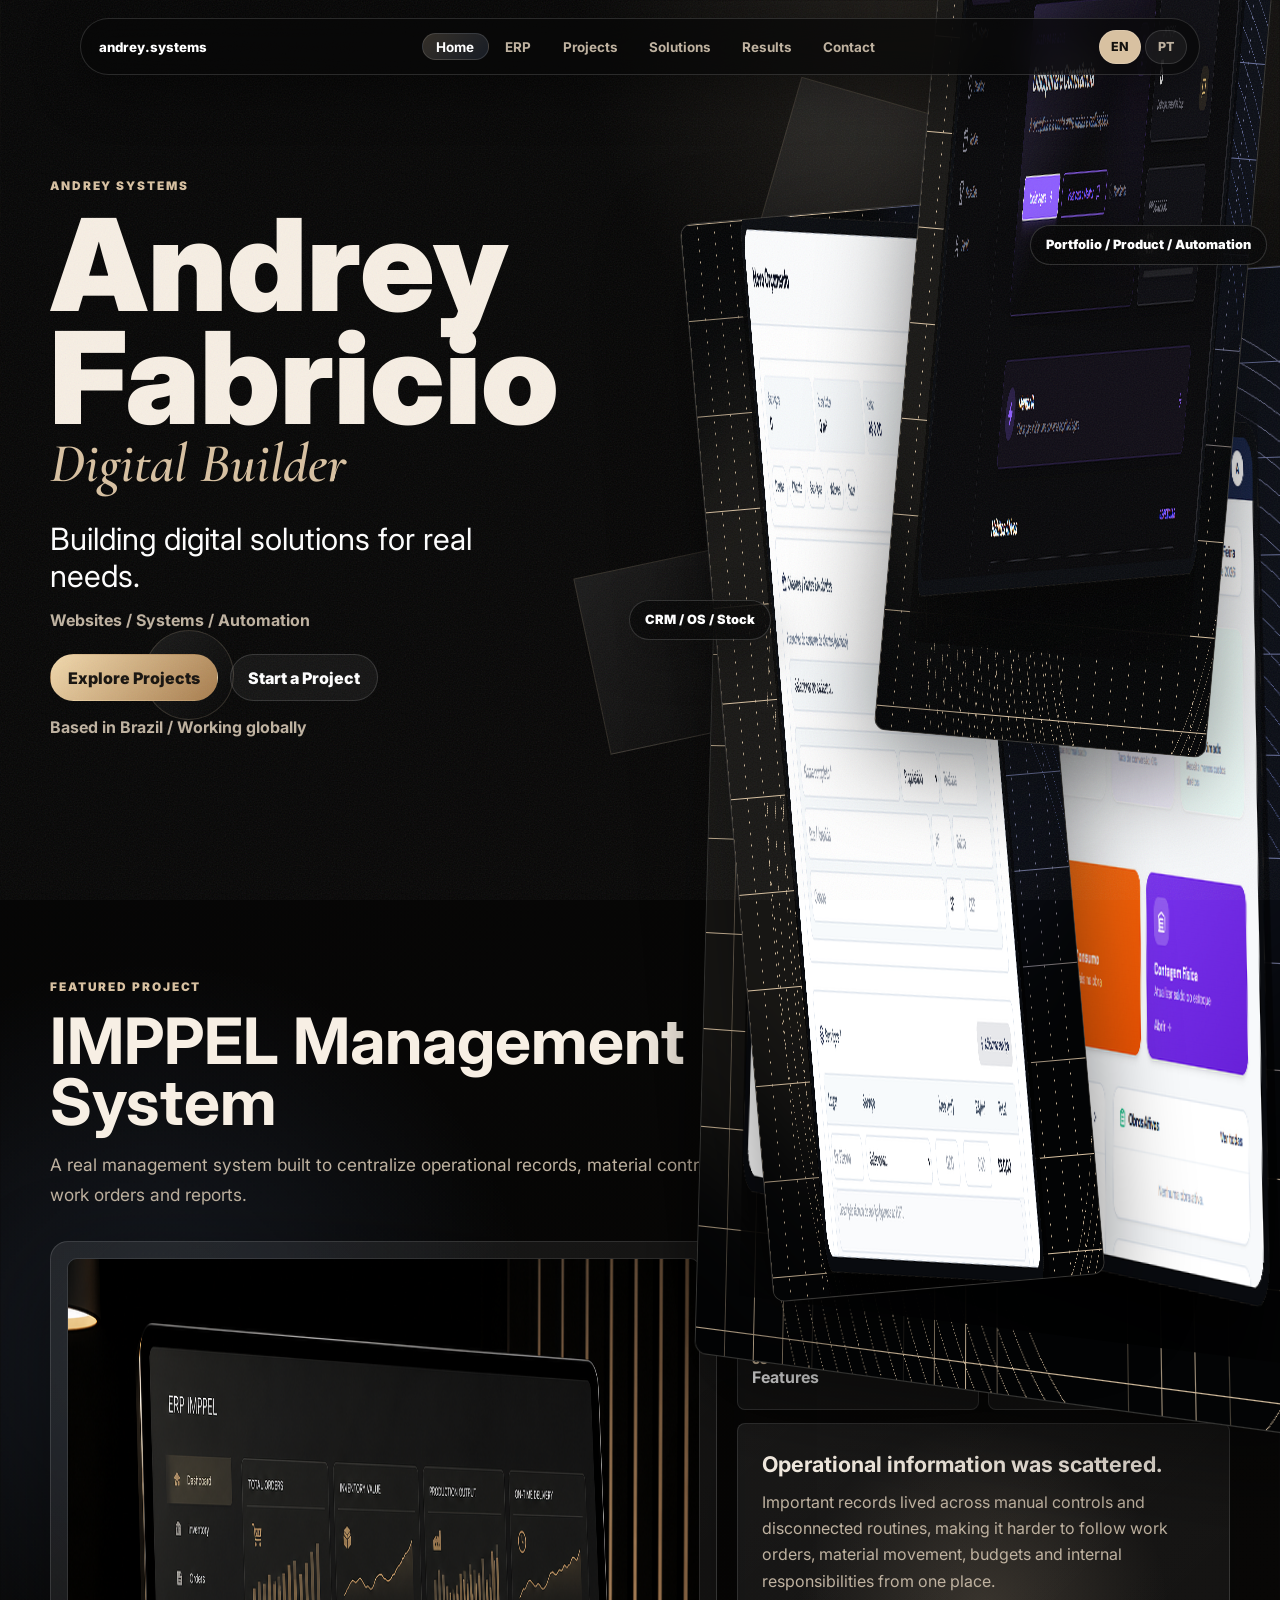
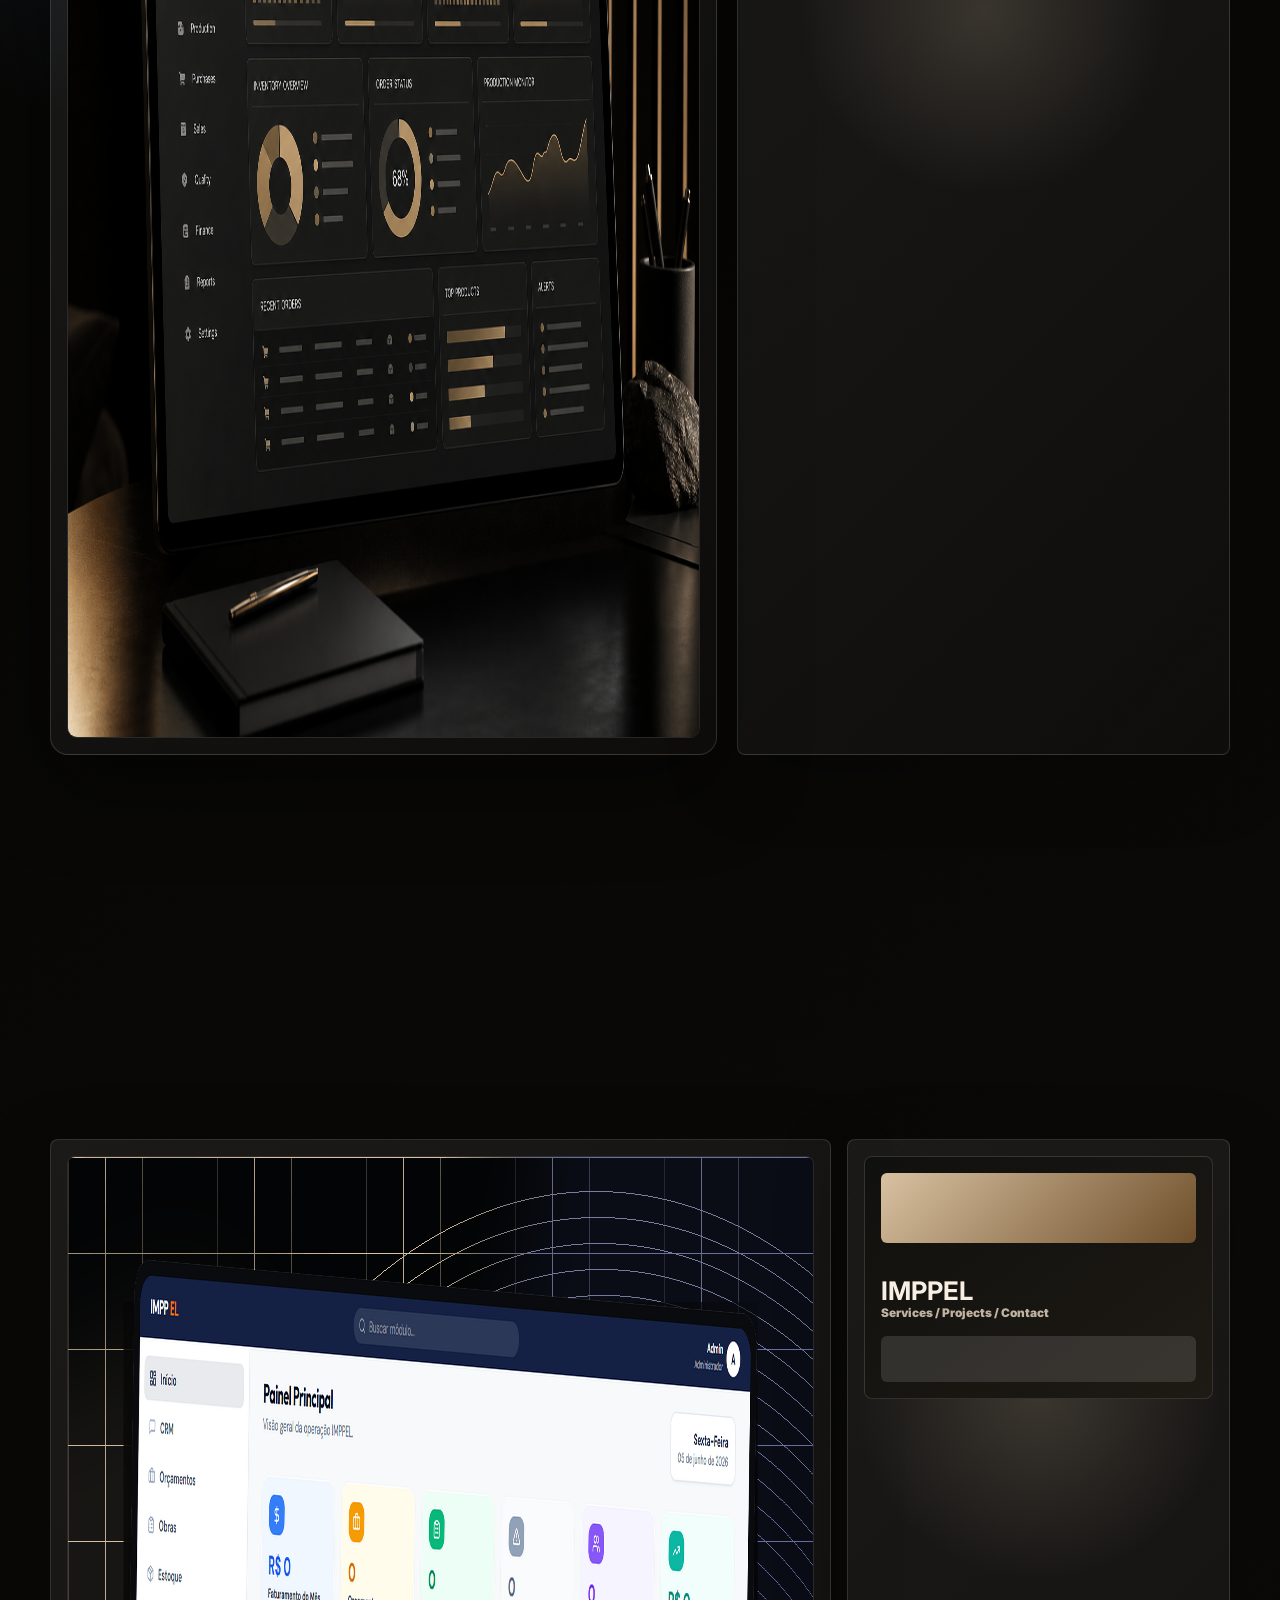
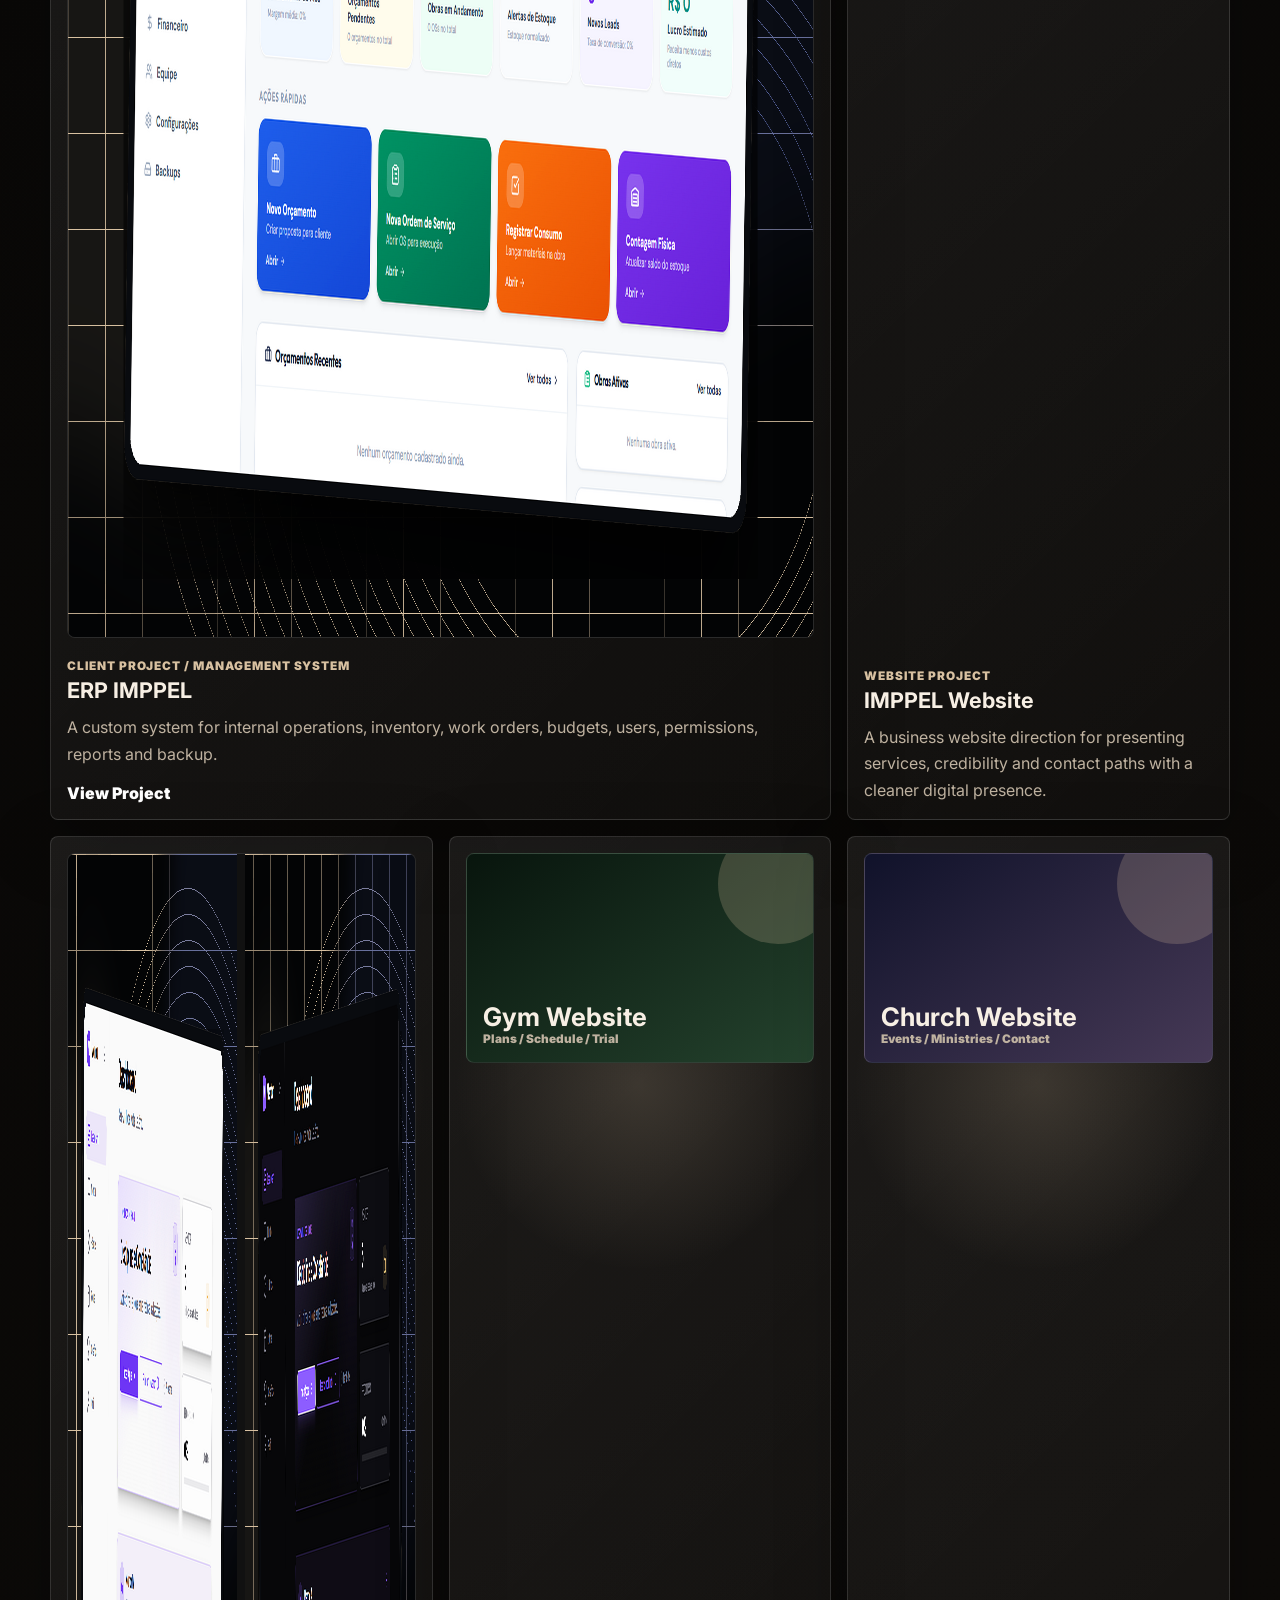
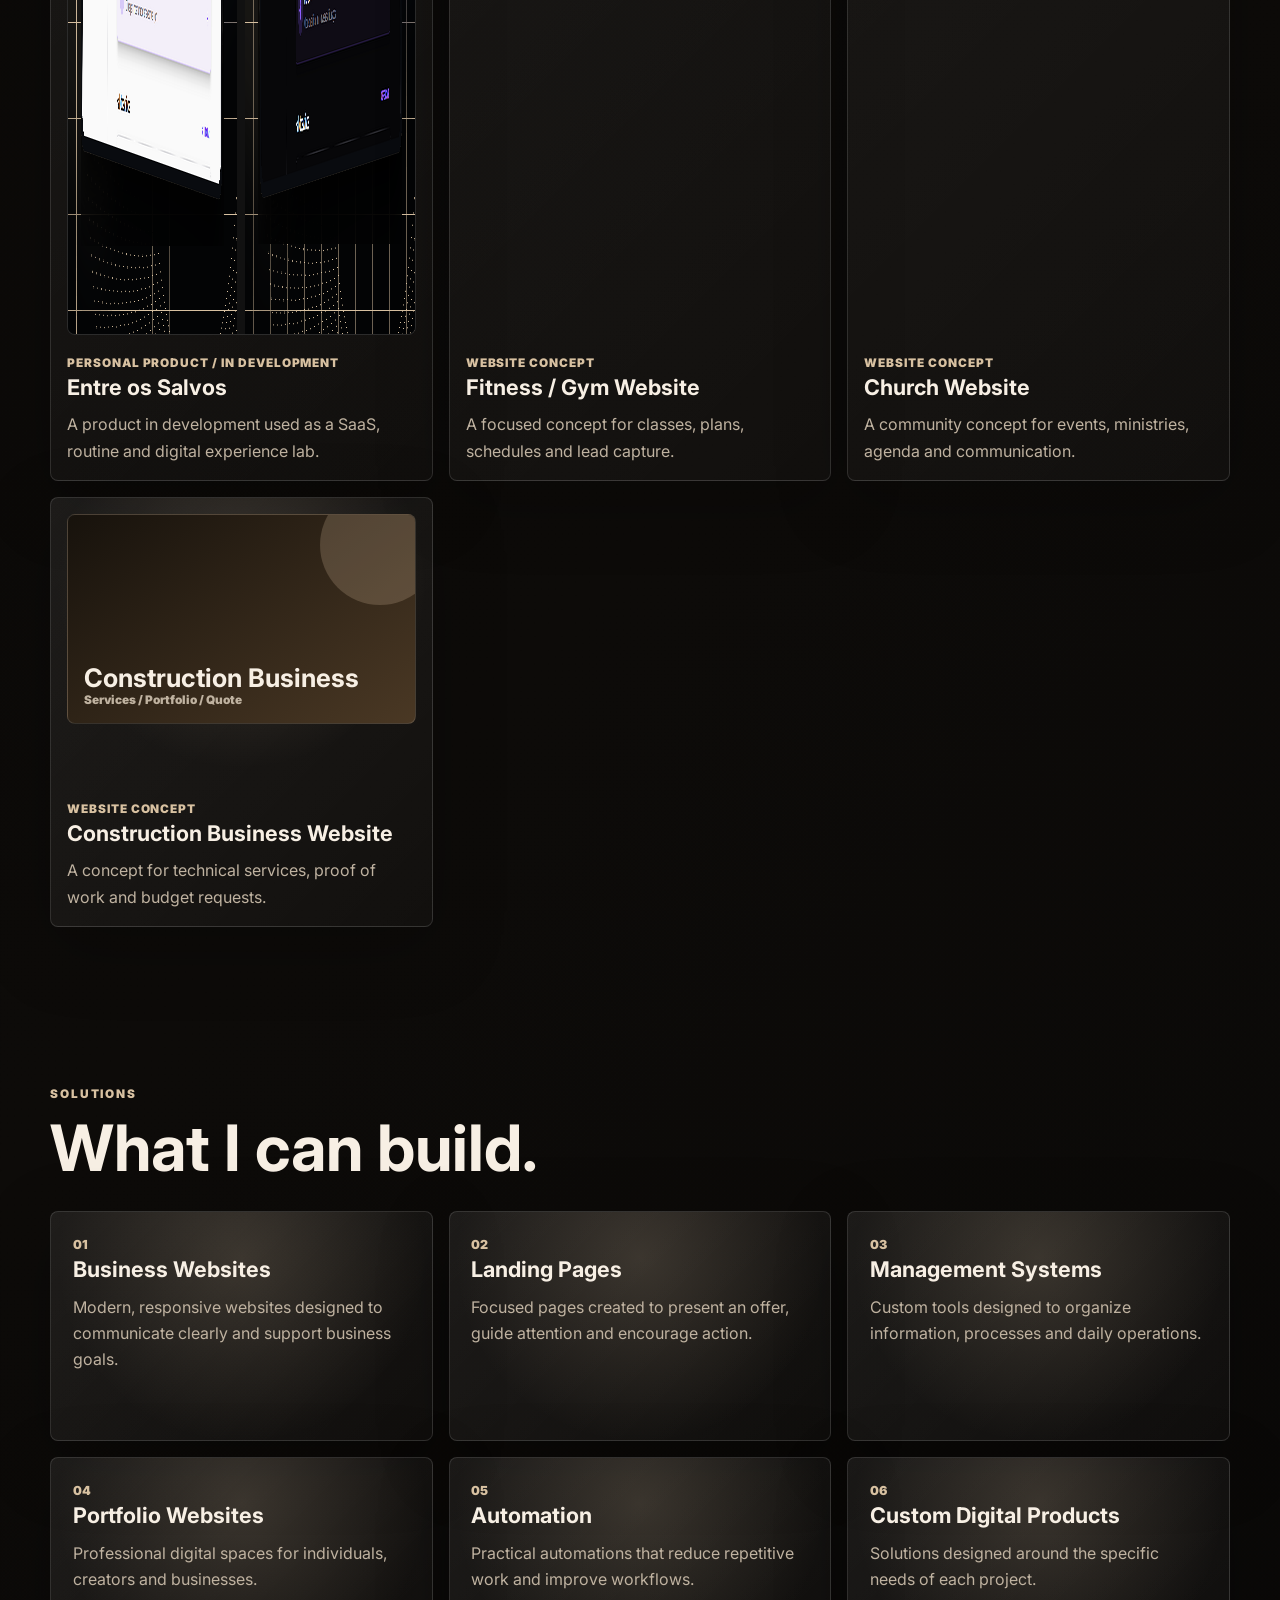
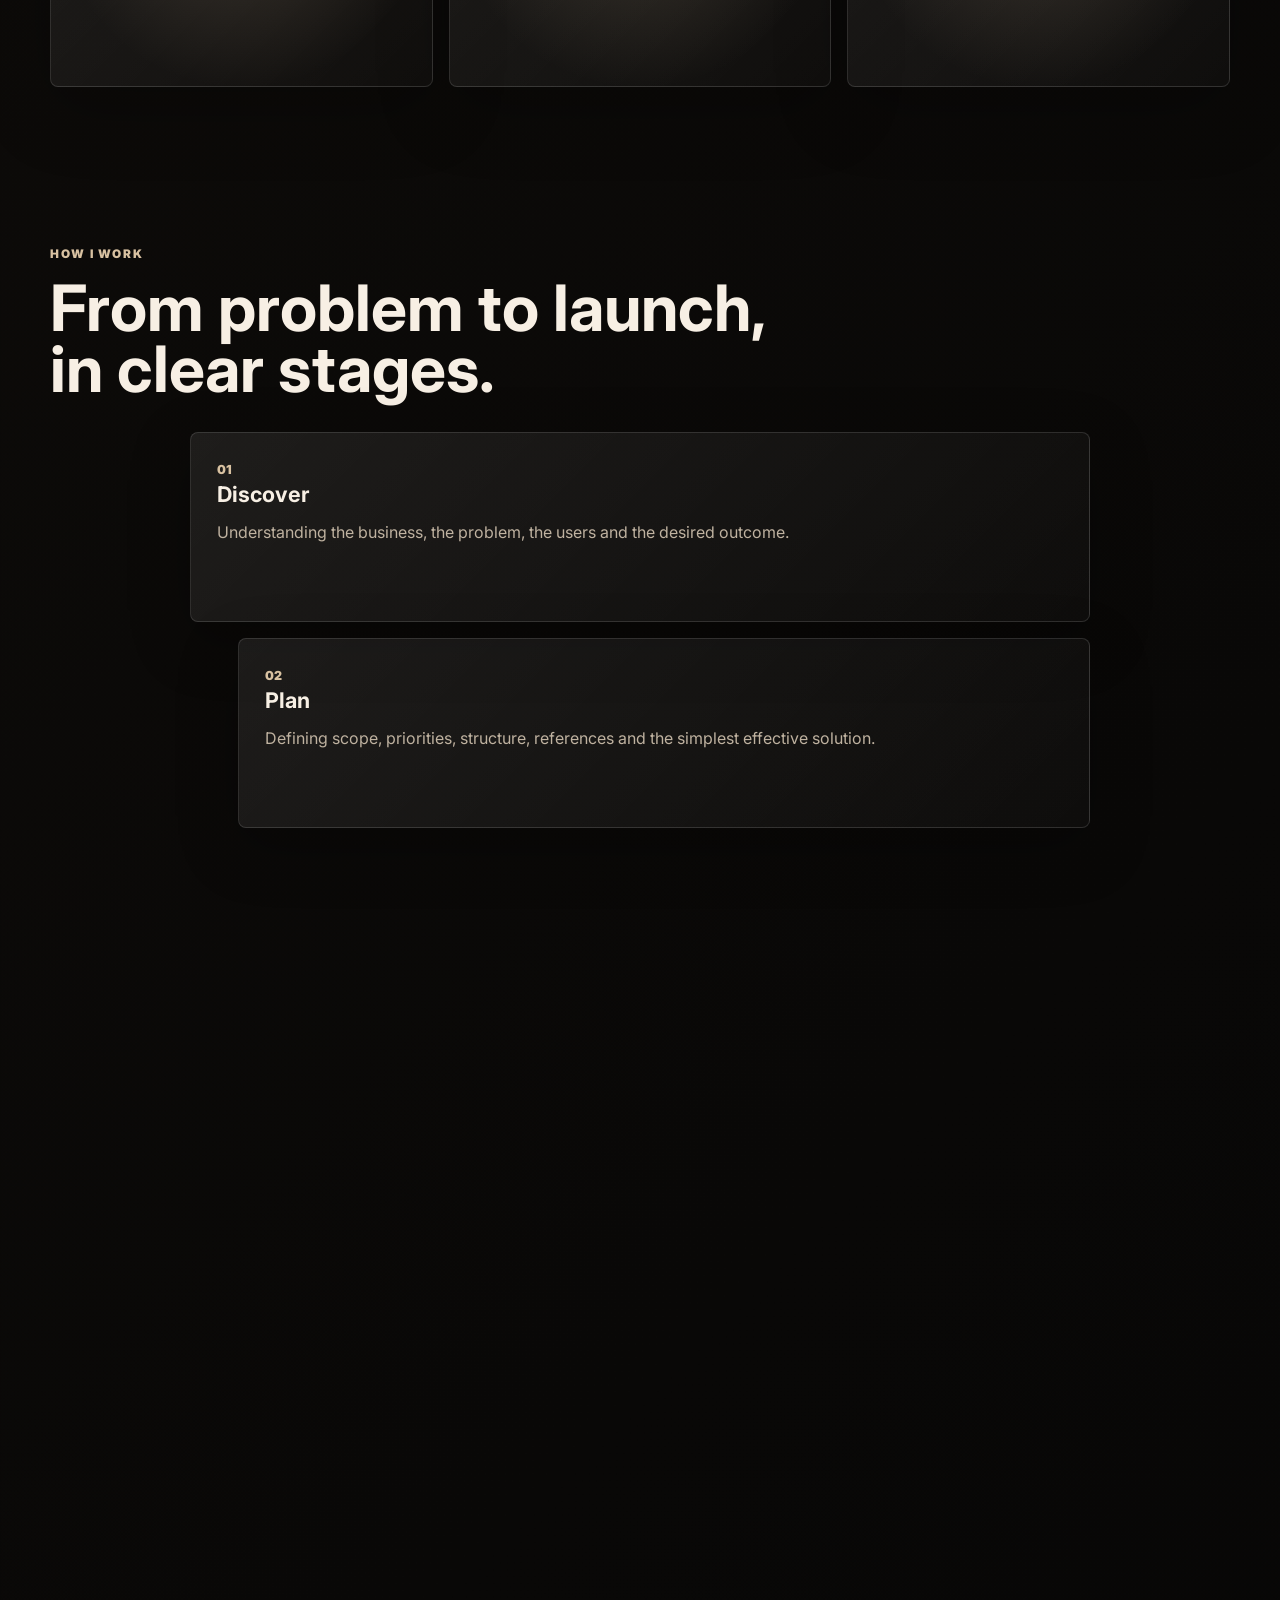
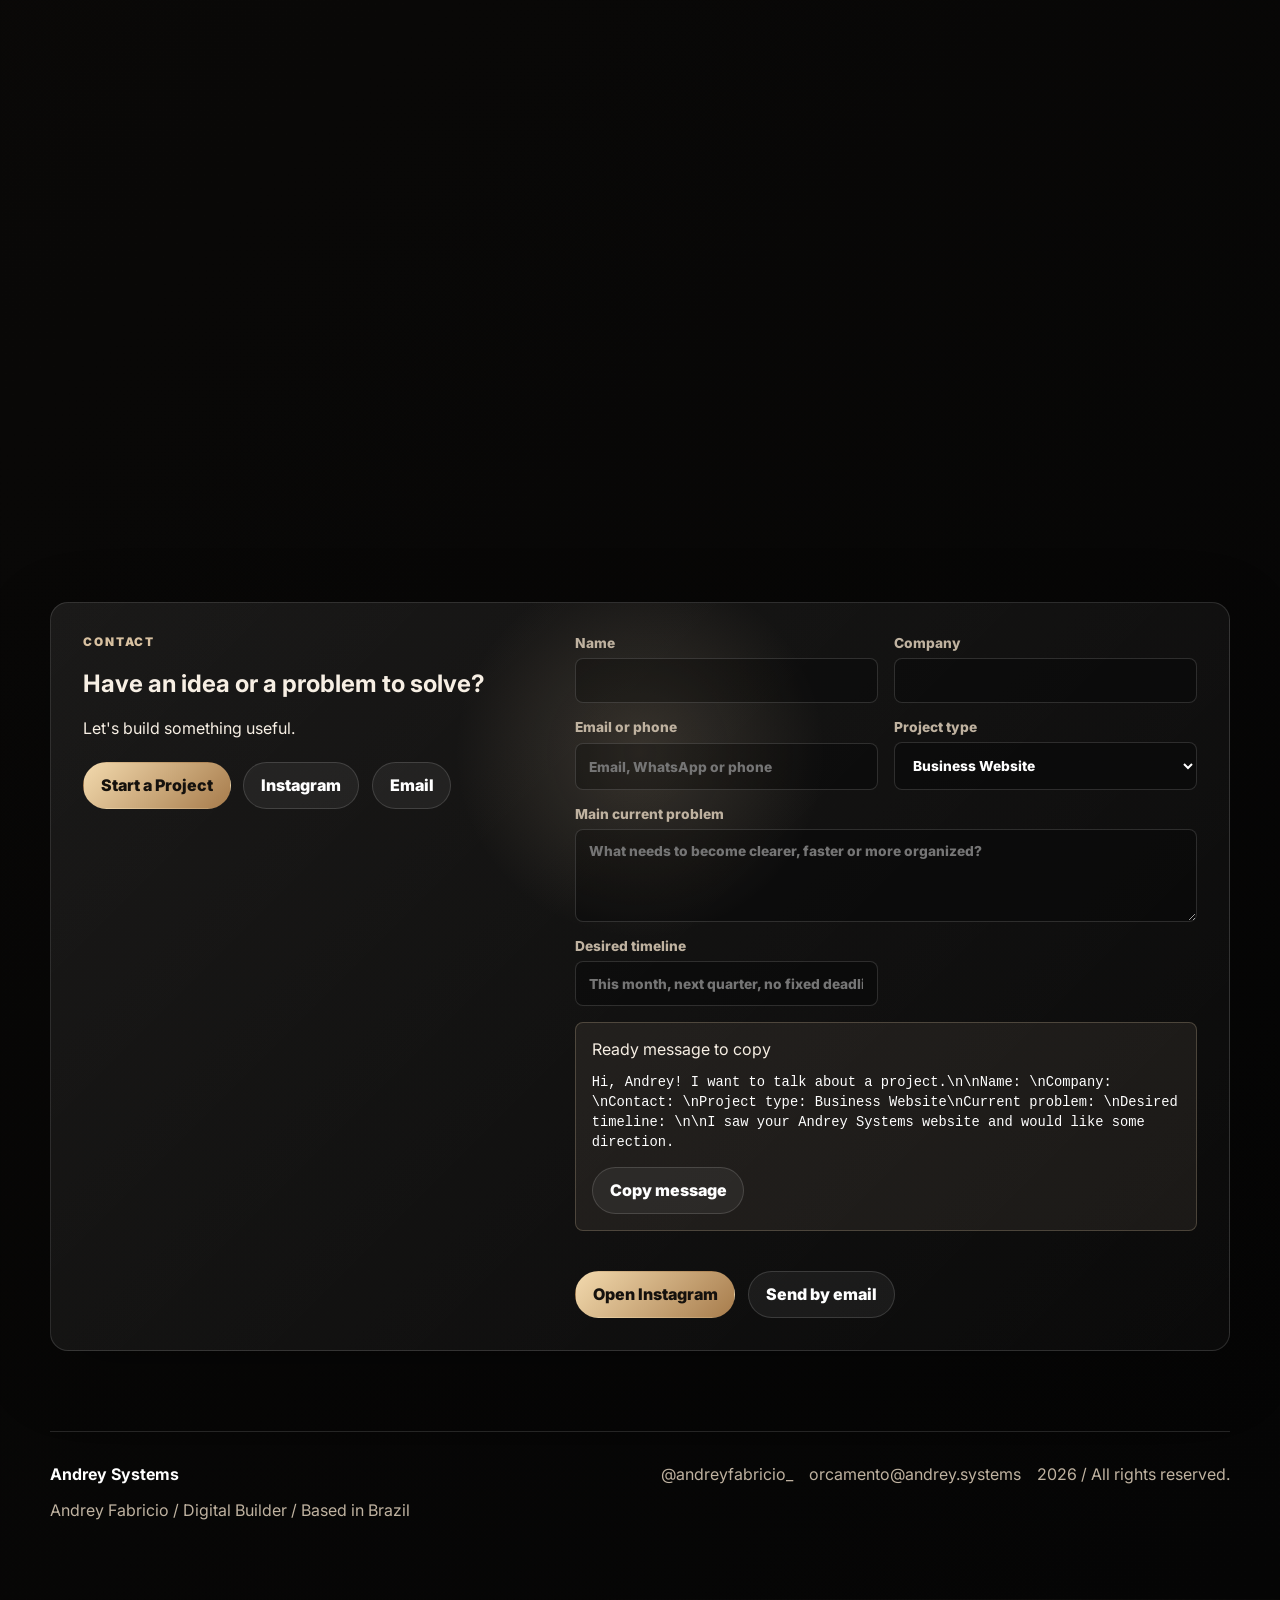
==== commit 0283695f: "Refine portfolio visual direction" ====
--- a/index.html
+++ b/index.html
@@ -1,45 +1,40 @@
 <!doctype html>
 <html lang="en">
-  <head>
-    <meta charset="UTF-8" />
-    <meta name="viewport" content="width=device-width, initial-scale=1.0" />
-    <meta name="description" content="Portfolio of Andrey Fabricio, Digital Builder. Websites, management systems, automations and custom digital products built for real-world needs." />
-    <meta name="theme-color" content="#050505" />
-    <meta name="robots" content="index, follow" />
-    <link rel="canonical" href="https://site-andrey-systems.vercel.app/" />
-    <meta property="og:type" content="website" />
-    <meta property="og:url" content="https://site-andrey-systems.vercel.app/" />
-    <meta property="og:locale" content="en_US" />
-    <meta property="og:site_name" content="Andrey Systems" />
-    <meta property="og:title" content="Andrey Fabricio | Digital Builder" />
-    <meta property="og:description" content="Building digital solutions for real-world needs: websites, systems and automation." />
-    <meta property="og:image" content="https://site-andrey-systems.vercel.app/assets/images/erp-imppel-showcase.png" />
-    <meta name="twitter:card" content="summary_large_image" />
-    <meta name="twitter:title" content="Andrey Fabricio | Digital Builder" />
-    <meta name="twitter:description" content="Websites, systems and automation built with clarity, functionality and thoughtful execution." />
-    <meta name="twitter:image" content="https://site-andrey-systems.vercel.app/assets/images/erp-imppel-showcase.png" />
-    <title>Andrey Fabricio | Digital Builder</title>
-    <link rel="icon" href="data:image/svg+xml,%3Csvg xmlns='http://www.w3.org/2000/svg' viewBox='0 0 64 64'%3E%3Crect width='64' height='64' fill='%23050505'/%3E%3Ctext x='32' y='38' text-anchor='middle' font-family='Arial' font-size='18' font-weight='700' fill='%23D8C1A1'%3EAS%3C/text%3E%3C/svg%3E" />
-    <link rel="preconnect" href="https://fonts.googleapis.com" />
-    <link rel="preconnect" href="https://fonts.gstatic.com" crossorigin />
-    <link href="https://fonts.googleapis.com/css2?family=Inter:wght@400;500;600;700;800&family=Cormorant+Garamond:ital,wght@0,600;1,600&display=swap" rel="stylesheet" />
-    <link rel="stylesheet" href="./styles.css" />
-    <script type="application/ld+json">{"@context":"https://schema.org","@type":"Person","name":"Andrey Fabricio","jobTitle":"Digital Builder","url":"https://site-andrey-systems.vercel.app/","sameAs":["https://www.instagram.com/andreyfabricio_/"],"knowsAbout":["Websites","Management systems","Automation","Portfolio websites","Custom digital products"],"brand":{"@type":"Brand","name":"Andrey Systems"}}</script>
-  </head>
-  <body class="is-loading">
-    <a class="skip-link" href="#main">Skip to content</a><div class="grain" aria-hidden="true"></div><div class="ambient-glow" aria-hidden="true"></div>
-    <header class="site-header" data-header><a class="brand" href="#home" aria-label="Andrey Systems home">andrey.systems</a><button class="nav-toggle" type="button" aria-label="Open menu" aria-expanded="false" data-i18n-aria-label="navOpen"><span></span><span></span></button><nav class="site-nav" aria-label="Primary navigation"><a href="#home" data-nav-section="home" data-i18n="navHome">Home</a><a href="#projects" data-nav-section="projects" data-i18n="navProjects">Projects</a><a href="#solutions" data-nav-section="solutions" data-i18n="navSolutions">Solutions</a><a href="#results" data-nav-section="results" data-i18n="navResults">Results</a><a href="#contact" data-nav-section="contact" data-i18n="navContact">Contact</a><span class="nav-indicator" aria-hidden="true"></span></nav><div class="header-actions" aria-label="Preferences"><button class="control-button is-active" type="button" data-lang-option="en">EN</button><button class="control-button" type="button" data-lang-option="pt">PT</button><button class="control-button theme-toggle" type="button" data-theme-toggle aria-label="Switch to light mode" data-i18n-aria-label="themeToLight"><span aria-hidden="true">Sun</span></button></div></header>
-    <main id="main">
-      <section class="hero section-anchor story-stage" id="home" data-section-name="home"><div class="hero-copy reveal"><p class="eyebrow" data-i18n="heroEyebrow">Andrey Fabricio · Digital Builder</p><h1><span data-i18n="heroTitleA">Building digital solutions</span><em data-i18n="heroTitleB">for real-world needs.</em></h1><p class="hero-line" data-i18n="heroLine">Websites · Systems · Automation</p><p class="hero-text" data-i18n="heroText">I turn ideas and business needs into functional, modern and carefully built digital products.</p><p class="hero-location" data-i18n="heroLocation">Based in Brazil · Working globally</p><div class="hero-actions"><a class="button primary" href="#projects" data-i18n="heroPrimary">View Projects</a><a class="button secondary" href="#contact" data-i18n="heroSecondary">Start a Project</a></div></div><div class="hero-visual reveal" aria-label="Project interface mockups"><div class="screen-stack"><figure class="screen screen-main"><img src="./assets/images/erp-dashboard-real.png" width="1920" height="1080" alt="ERP IMPPEL dashboard interface" fetchpriority="high" /></figure><figure class="screen screen-float one"><img src="./assets/images/erp-budget-real.png" width="1920" height="1080" alt="ERP IMPPEL budget interface" /></figure><figure class="screen screen-float two"><img src="./assets/images/entreossalvos-dark-real.png" width="1920" height="1080" alt="Entre os Salvos product interface" loading="lazy" /></figure></div><div class="story-notes" aria-label="Start story script"><span>Start</span><span>Hi, I'm Andrey.</span><span>Websites · Systems · Products</span></div></div></section>
-      <section class="intro story-band" id="intro"><p class="intro-kicker" data-i18n="introKicker">My approach</p><h2 data-i18n="introTitle">I use technology as a tool to solve real problems.</h2><p data-i18n="introText">From the first idea to the final product, I focus on clarity, functionality and thoughtful execution.</p></section>
-      <section class="featured section-anchor" id="featured" data-section-name="projects"><div class="section-heading reveal"><p class="eyebrow" data-i18n="featuredEyebrow">Featured Project</p><h2 data-i18n="featuredTitle">IMPPEL Management System</h2><p data-i18n="featuredText">A centralized management system created to organize inventory, materials, work orders, budgets, employees and operational records.</p></div><div class="featured-stage"><div class="featured-device reveal" data-scroll-device><img src="./assets/images/erp-imppel-showcase.png" width="1920" height="1080" alt="ERP IMPPEL real system screens" loading="lazy" /></div><div class="case-narrative reveal"><article><span data-i18n="challengeLabel">The Challenge</span><p data-i18n="challengeText">Important business processes were handled separately, manually and without a single source of information.</p></article><article><span data-i18n="solutionLabel">The Solution</span><p data-i18n="solutionText">A centralized management system created to organize inventory, materials, work orders, budgets, employees and operational records.</p></article><article><span data-i18n="resultLabel">The Result</span><p data-i18n="resultText">A more structured and traceable internal workflow, replacing disconnected records with a centralized digital operation.</p></article></div></div><div class="feature-list reveal" aria-label="ERP IMPPEL main features"><span>Inventory</span><span>Material Control</span><span>Work Orders</span><span>Budgets</span><span>Users and Permissions</span><span>Reports</span><span>Backup and Restore</span></div><a class="text-link reveal" href="./projetos/erp-imppel/" data-i18n="viewFullCase">View Full Case</a></section>
-      <section class="projects section-anchor" id="projects" data-section-name="projects"><div class="section-heading reveal"><p class="eyebrow" data-i18n="projectsEyebrow">Selected Projects</p><h2 data-i18n="projectsTitle">Real work, personal products and honest experiments.</h2></div><div class="project-grid"><article class="portfolio-card large reveal"><div class="project-media"><img src="./assets/images/erp-dashboard-real.png" width="1920" height="1080" alt="ERP IMPPEL dashboard" loading="lazy" /></div><div><span class="project-type" data-i18n="erpType">Client Project · Management System</span><h3>ERP IMPPEL</h3><p data-i18n="erpSummary">System created to organize operation, inventory, materials, budgets and finance.</p><a href="./projetos/erp-imppel/" data-i18n="viewProject">View project</a></div></article><article class="portfolio-card reveal"><div class="project-media"><img src="./assets/images/premium-workspace.png" width="1920" height="1080" alt="Andrey Systems portfolio visual" loading="lazy" /></div><div><span class="project-type" data-i18n="portfolioType">Internal Project · Portfolio Website</span><h3>Andrey Systems Portfolio</h3><p data-i18n="portfolioSummary">A professional space to present services, projects and contact paths.</p></div></article><article class="portfolio-card reveal"><div class="project-media dual"><img src="./assets/images/entreossalvos-light-real.png" width="1920" height="1080" alt="Entre os Salvos light interface" loading="lazy" /><img src="./assets/images/entreossalvos-dark-real.png" width="1920" height="1080" alt="Entre os Salvos dark interface" loading="lazy" /></div><div><span class="project-type" data-i18n="salvosType">Personal Product · In Development</span><h3>Entre os Salvos</h3><p data-i18n="salvosSummary">A product in development used as a SaaS, routine and digital experience lab.</p></div></article><article class="portfolio-card reveal"><div class="concept-board" aria-hidden="true"><span>Landing Page</span><span>Portfolio</span><span>Business Site</span><span>Automation Flow</span></div><div><span class="project-type" data-i18n="conceptType">Concepts · Experiments</span><h3 data-i18n="conceptTitle">Templates and studies</h3><p data-i18n="conceptSummary">Visual and functional studies for business pages, portfolios and focused offers. Not presented as client work.</p></div></article></div></section>
-      <section class="solutions section-anchor" id="solutions" data-section-name="solutions"><div class="section-heading reveal"><p class="eyebrow">Solutions</p><h2 data-i18n="solutionsTitle">What I can build.</h2></div><div class="solution-grid"><article class="spotlight-card reveal"><span>01</span><h3 data-i18n="solution1Title">Business Websites</h3><p data-i18n="solution1Text">Modern, responsive websites designed to communicate clearly and support business goals.</p></article><article class="spotlight-card reveal"><span>02</span><h3 data-i18n="solution2Title">Landing Pages</h3><p data-i18n="solution2Text">Focused pages created to present an offer, guide attention and encourage action.</p></article><article class="spotlight-card reveal"><span>03</span><h3 data-i18n="solution3Title">Management Systems</h3><p data-i18n="solution3Text">Custom tools designed to organize information, processes and daily operations.</p></article><article class="spotlight-card reveal"><span>04</span><h3 data-i18n="solution4Title">Portfolio Websites</h3><p data-i18n="solution4Text">Professional digital spaces for individuals, creators and businesses.</p></article><article class="spotlight-card reveal"><span>05</span><h3 data-i18n="solution5Title">Automation</h3><p data-i18n="solution5Text">Practical automations that reduce repetitive work and improve workflows.</p></article><article class="spotlight-card reveal"><span>06</span><h3 data-i18n="solution6Title">Custom Digital Products</h3><p data-i18n="solution6Text">Solutions designed around the specific needs of each project.</p></article></div><div class="inline-cta reveal"><p data-i18n="solutionsCta">Have a project in mind? Let’s talk.</p><a class="button secondary" href="#contact" data-i18n="startProject">Start a Project</a></div></section>
-      <section class="process" id="process"><div class="section-heading reveal"><p class="eyebrow" data-i18n="workEyebrow">How I Work</p><h2 data-i18n="workTitle">Simple process, careful execution.</h2></div><div class="process-stack" aria-label="Process steps"><article class="process-card reveal"><span>01</span><h3>Discover</h3><p data-i18n="discoverText">Understanding the problem, context, users and goals.</p></article><article class="process-card reveal"><span>02</span><h3>Plan</h3><p data-i18n="planText">Defining scope, structure, priorities and the simplest effective solution.</p></article><article class="process-card reveal"><span>03</span><h3>Build</h3><p data-i18n="buildText">Designing and developing with continuous validation.</p></article><article class="process-card reveal"><span>04</span><h3>Launch</h3><p data-i18n="launchText">Testing, refining, publishing and preparing the project for real use.</p></article></div></section>
-      <section class="results section-anchor" id="results" data-section-name="results"><div class="section-heading reveal"><p class="eyebrow" data-i18n="resultsEyebrow">Built Outcomes</p><h2 data-i18n="resultsTitle">What changes when the work becomes digital.</h2></div><div class="before-after reveal"><div><span>Before</span><p data-i18n="beforeText">Disconnected records and manual operational control.</p></div><div><span>After</span><p data-i18n="afterText">A centralized digital structure for daily management.</p></div></div><div class="outcome-grid"><article class="outcome-card reveal" data-i18n="outcome1">Projects published and ready to share.</article><article class="outcome-card reveal" data-i18n="outcome2">Real system screens used as proof of execution.</article><article class="outcome-card reveal" data-i18n="outcome3">Manual flows translated into structured interfaces.</article><article class="outcome-card reveal" data-i18n="outcome4">Portfolio sections prepared for professional Instagram highlights.</article></div></section>
-      <section class="contact section-anchor" id="contact" data-section-name="contact"><div class="contact-copy reveal"><p class="eyebrow">Contact</p><h2 data-i18n="contactTitle">Have an idea or a problem to solve?</h2><p data-i18n="contactText">Let’s build something useful.</p><div class="contact-actions"><a class="button primary" href="#quote" data-i18n="startProject">Start a Project</a><a class="button secondary" href="https://www.instagram.com/andreyfabricio_/" target="_blank" rel="noreferrer">Instagram</a><a class="button secondary" href="mailto:orcamento@andrey.systems">Email</a></div></div><form class="quote-form reveal" id="quote" aria-label="Project request form"><label><span data-i18n="labelName">Name</span><input type="text" name="nome" autocomplete="name" required /></label><label><span data-i18n="labelCompany">Company</span><input type="text" name="empresa" autocomplete="organization" /></label><label><span data-i18n="labelContact">Email or phone</span><input type="text" name="contato" autocomplete="email" required data-i18n-placeholder="placeholderContact" placeholder="Email, WhatsApp or phone" /></label><label><span data-i18n="labelType">Project type</span><select name="tipo"><option>Business Website</option><option>Landing Page</option><option>Management System</option><option>Portfolio Website</option><option>Automation</option><option>Custom Digital Product</option></select></label><label><span data-i18n="labelProblem">Main current problem</span><textarea name="problema" rows="4" required data-i18n-placeholder="placeholderProblem" placeholder="What needs to become clearer, faster or more organized?"></textarea></label><label><span data-i18n="labelTimeline">Desired timeline</span><input type="text" name="prazo" data-i18n-placeholder="placeholderTimeline" placeholder="This month, next quarter, no fixed deadline..." /></label><div class="quote-message" id="quoteMessage" hidden><span data-i18n="quoteReady">Ready message to copy</span><pre id="quoteMessageText"></pre><button class="button secondary" type="button" id="quoteCopyButton" data-i18n="copyMessage">Copy message</button></div><div class="form-actions"><button class="button primary" type="submit" data-i18n="formInstagram">Open Instagram</button><a class="button secondary" id="quoteEmailLink" href="mailto:orcamento@andrey.systems" data-i18n="formEmail">Send by email</a></div></form></section>
-    </main>
-    <footer class="site-footer"><div><strong>Andrey Systems</strong><p data-i18n="footerLine">Andrey Fabricio · Digital Builder · Based in Brazil</p></div><div class="footer-links"><a href="https://www.instagram.com/andreyfabricio_/" target="_blank" rel="noreferrer">@andreyfabricio_</a><a href="mailto:orcamento@andrey.systems">orcamento@andrey.systems</a><span>2026 · <span data-i18n="rights">All rights reserved.</span></span></div></footer>
-    <script src="./script.js"></script>
-  </body>
-</html>+<head>
+<meta charset="UTF-8" />
+<meta name="viewport" content="width=device-width, initial-scale=1.0" />
+<meta name="description" content="Andrey Fabricio, Digital Builder. Portfolio of websites, management systems, automations and digital products built for real needs." />
+<meta name="theme-color" content="#050505" />
+<meta name="robots" content="index, follow" />
+<link rel="canonical" href="https://site-andrey-systems.vercel.app/" />
+<meta property="og:type" content="website" />
+<meta property="og:url" content="https://site-andrey-systems.vercel.app/" />
+<meta property="og:locale" content="en_US" />
+<meta property="og:site_name" content="Andrey Systems" />
+<meta property="og:title" content="Andrey Fabricio | Digital Builder" />
+<meta property="og:description" content="Building digital solutions for real needs: websites, systems and automation." />
+<meta property="og:image" content="https://site-andrey-systems.vercel.app/assets/images/erp-imppel-showcase.png" />
+<meta name="twitter:card" content="summary_large_image" />
+<meta name="twitter:title" content="Andrey Fabricio | Digital Builder" />
+<meta name="twitter:description" content="Websites, systems and automations built with visual clarity and functional execution." />
+<meta name="twitter:image" content="https://site-andrey-systems.vercel.app/assets/images/erp-imppel-showcase.png" />
+<title>Andrey Fabricio | Digital Builder</title>
+<link rel="icon" href="data:image/svg+xml,%3Csvg xmlns='http://www.w3.org/2000/svg' viewBox='0 0 64 64'%3E%3Crect width='64' height='64' fill='%23050505'/%3E%3Ctext x='32' y='38' text-anchor='middle' font-family='Arial' font-size='18' font-weight='700' fill='%23D8C1A1'%3EAS%3C/text%3E%3C/svg%3E" />
+<link rel="preconnect" href="https://fonts.googleapis.com" />
+<link rel="preconnect" href="https://fonts.gstatic.com" crossorigin />
+<link href="https://fonts.googleapis.com/css2?family=Inter:wght@400;500;600;700;800;900&family=Cormorant+Garamond:ital,wght@0,600;1,600&display=swap" rel="stylesheet" />
+<link rel="stylesheet" href="./styles.css" />
+<script type="application/ld+json">{"@context":"https://schema.org","@type":"Person","name":"Andrey Fabricio","jobTitle":"Digital Builder","url":"https://site-andrey-systems.vercel.app/","sameAs":["https://www.instagram.com/andreyfabricio_/"],"knowsAbout":["Websites","Management systems","Automation","Landing pages","Portfolio websites","Custom digital products"],"brand":{"@type":"Brand","name":"Andrey Systems"}}</script>
+</head>
+<body class="is-loading">
+<a class="skip-link" href="#main">Skip to content</a><div class="grain" aria-hidden="true"></div>
+<header class="site-header" data-header><a class="brand" href="#home" aria-label="Andrey Systems home">andrey.systems</a><button class="nav-toggle" type="button" aria-label="Open menu" aria-expanded="false" data-i18n-aria-label="navOpen"><span></span><span></span></button><nav class="site-nav" aria-label="Primary navigation"><a href="#home" data-nav-section="home" data-i18n="navHome">Home</a><a href="#featured" data-nav-section="featured" data-i18n="navFeatured">ERP</a><a href="#projects" data-nav-section="projects" data-i18n="navProjects">Projects</a><a href="#solutions" data-nav-section="solutions" data-i18n="navSolutions">Solutions</a><a href="#results" data-nav-section="results" data-i18n="navResults">Results</a><a href="#contact" data-nav-section="contact" data-i18n="navContact">Contact</a><span class="nav-indicator" aria-hidden="true"></span></nav><div class="header-actions"><button class="lang-button is-active" type="button" data-lang-option="en">EN</button><button class="lang-button" type="button" data-lang-option="pt">PT</button></div></header>
+<main id="main">
+<section class="hero section-anchor" id="home" data-section-name="home"><div class="hero-bg" aria-hidden="true"><span></span><span></span><span></span></div><div class="hero-copy reveal"><p class="eyebrow">Andrey Systems</p><h1><span>Andrey Fabricio</span><em>Digital Builder</em></h1><p class="hero-statement" data-i18n="heroStatement">Building digital solutions for real needs.</p><p class="hero-specialties" data-i18n="heroSpecialties">Websites / Systems / Automation</p><div class="hero-actions"><a class="button primary" href="#projects" data-i18n="exploreProjects">Explore Projects</a><a class="button secondary" href="#contact" data-i18n="startProject">Start a Project</a></div><p class="hero-location" data-i18n="heroLocation">Based in Brazil / Working globally</p></div><div class="hero-showcase reveal" aria-label="Real project interface composition"><div class="hero-frame main"><img src="./assets/images/erp-dashboard-real.png" width="1920" height="1080" alt="ERP IMPPEL dashboard screen" fetchpriority="high" /></div><div class="hero-frame float top"><img src="./assets/images/erp-budget-real.png" width="1920" height="1080" alt="ERP IMPPEL budget screen" /></div><div class="hero-frame float bottom"><img src="./assets/images/entreossalvos-dark-real.png" width="1920" height="1080" alt="Entre os Salvos dark interface" loading="lazy" /></div><div class="interface-chip one">CRM / OS / Stock</div><div class="interface-chip two">Portfolio / Product / Automation</div></div></section>
+<section class="featured section-anchor" id="featured" data-section-name="featured"><div class="section-heading reveal"><p class="eyebrow" data-i18n="featuredEyebrow">Featured Project</p><h2>IMPPEL Management System</h2><p data-i18n="featuredText">A real management system built to centralize operational records, material control, budgets, work orders and reports.</p></div><div class="erp-cinema"><figure class="erp-device reveal" data-scroll-device><img src="./assets/images/erp-imppel-showcase.png" width="1920" height="1080" alt="ERP IMPPEL screen composition" loading="lazy" /></figure><div class="erp-tabs reveal"><div class="tab-controls" role="tablist"><button class="tab-button is-active" type="button" role="tab" aria-selected="true" data-case-tab="challenge"><span>01</span><b data-i18n="challengeLabel">Challenge</b></button><button class="tab-button" type="button" role="tab" aria-selected="false" data-case-tab="solution"><span>02</span><b data-i18n="solutionLabel">Solution</b></button><button class="tab-button" type="button" role="tab" aria-selected="false" data-case-tab="features"><span>03</span><b data-i18n="featuresLabel">Features</b></button><button class="tab-button" type="button" role="tab" aria-selected="false" data-case-tab="result"><span>04</span><b data-i18n="resultLabel">Result</b></button></div><article class="tab-panel spotlight-surface" data-case-panel><h3>Operational information was scattered.</h3><p>Important records lived across manual controls and disconnected routines, making it harder to follow work orders, material movement, budgets and internal responsibilities from one place.</p></article></div></div><a class="text-link reveal" href="./projetos/erp-imppel/" data-i18n="viewFullCase">View Full Case</a></section>
+<section class="projects section-anchor" id="projects" data-section-name="projects"><div class="section-heading reveal"><p class="eyebrow" data-i18n="projectsEyebrow">Selected Projects</p><h2 data-i18n="projectsTitle">Projects with visual or functional proof.</h2></div><div class="project-grid"><article class="project-card large spotlight-surface reveal"><figure><img src="./assets/images/erp-dashboard-real.png" width="1920" height="1080" alt="ERP IMPPEL dashboard" loading="lazy" /></figure><div><span data-i18n="projectErpType">Client Project / Management System</span><h3>ERP IMPPEL</h3><p data-i18n="projectErpText">A custom system for internal operations, inventory, work orders, budgets, users, permissions, reports and backup.</p><a href="./projetos/erp-imppel/" data-i18n="viewProject">View Project</a></div></article><article class="project-card spotlight-surface reveal"><div class="website-preview imppel-preview" aria-hidden="true"><div></div><strong>IMPPEL</strong><span>Services / Projects / Contact</span><i></i></div><div><span data-i18n="projectImppelType">Website Project</span><h3>IMPPEL Website</h3><p data-i18n="projectImppelText">A business website direction for presenting services, credibility and contact paths with a cleaner digital presence.</p></div></article><article class="project-card spotlight-surface reveal"><figure class="dual-shot"><img src="./assets/images/entreossalvos-light-real.png" width="1920" height="1080" alt="Entre os Salvos light interface" loading="lazy" /><img src="./assets/images/entreossalvos-dark-real.png" width="1920" height="1080" alt="Entre os Salvos dark interface" loading="lazy" /></figure><div><span data-i18n="projectSalvosType">Personal Product / In Development</span><h3>Entre os Salvos</h3><p data-i18n="projectSalvosText">A product in development used as a SaaS, routine and digital experience lab.</p></div></article><article class="project-card concept spotlight-surface reveal"><div class="concept-ui gym"><strong>Gym Website</strong><span>Plans / Schedule / Trial</span></div><div><span data-i18n="conceptType">Website Concept</span><h3 data-i18n="gymTitle">Fitness / Gym Website</h3><p data-i18n="gymText">A focused concept for classes, plans, schedules and lead capture.</p></div></article><article class="project-card concept spotlight-surface reveal"><div class="concept-ui church"><strong>Church Website</strong><span>Events / Ministries / Contact</span></div><div><span data-i18n="conceptType">Website Concept</span><h3 data-i18n="churchTitle">Church Website</h3><p data-i18n="churchText">A community concept for events, ministries, agenda and communication.</p></div></article><article class="project-card concept spotlight-surface reveal"><div class="concept-ui construction"><strong>Construction Business</strong><span>Services / Portfolio / Quote</span></div><div><span data-i18n="conceptType">Website Concept</span><h3 data-i18n="constructionTitle">Construction Business Website</h3><p data-i18n="constructionText">A concept for technical services, proof of work and budget requests.</p></div></article></div></section>
+<section class="solutions section-anchor" id="solutions" data-section-name="solutions"><div class="section-heading reveal"><p class="eyebrow" data-i18n="solutionsEyebrow">Solutions</p><h2 data-i18n="solutionsTitle">What I can build.</h2></div><div class="solution-grid"><article class="spotlight-card spotlight-surface reveal"><span>01</span><h3 data-i18n="solution1Title">Business Websites</h3><p data-i18n="solution1Text">Modern, responsive websites designed to communicate clearly and support business goals.</p></article><article class="spotlight-card spotlight-surface reveal"><span>02</span><h3 data-i18n="solution2Title">Landing Pages</h3><p data-i18n="solution2Text">Focused pages created to present an offer, guide attention and encourage action.</p></article><article class="spotlight-card spotlight-surface reveal"><span>03</span><h3 data-i18n="solution3Title">Management Systems</h3><p data-i18n="solution3Text">Custom tools designed to organize information, processes and daily operations.</p></article><article class="spotlight-card spotlight-surface reveal"><span>04</span><h3 data-i18n="solution4Title">Portfolio Websites</h3><p data-i18n="solution4Text">Professional digital spaces for individuals, creators and businesses.</p></article><article class="spotlight-card spotlight-surface reveal"><span>05</span><h3 data-i18n="solution5Title">Automation</h3><p data-i18n="solution5Text">Practical automations that reduce repetitive work and improve workflows.</p></article><article class="spotlight-card spotlight-surface reveal"><span>06</span><h3 data-i18n="solution6Title">Custom Digital Products</h3><p data-i18n="solution6Text">Solutions designed around the specific needs of each project.</p></article></div></section>
+<section class="work" id="work"><div class="section-heading reveal"><p class="eyebrow" data-i18n="workEyebrow">How I Work</p><h2 data-i18n="workTitle">From problem to launch, in clear stages.</h2></div><div class="display-stack"><article class="display-card reveal"><span>01</span><h3 data-i18n="discoverTitle">Discover</h3><p data-i18n="discoverText">Understanding the business, the problem, the users and the desired outcome.</p></article><article class="display-card reveal"><span>02</span><h3 data-i18n="planTitle">Plan</h3><p data-i18n="planText">Defining scope, priorities, structure, references and the simplest effective solution.</p></article><article class="display-card reveal"><span>03</span><h3 data-i18n="buildTitle">Build</h3><p data-i18n="buildText">Designing, developing and validating each part of the project through clear stages.</p></article><article class="display-card reveal"><span>04</span><h3 data-i18n="launchTitle">Launch</h3><p data-i18n="launchText">Testing, refining, publishing and preparing the product for real use.</p></article></div></section>
+<section class="results section-anchor" id="results" data-section-name="results"><div class="section-heading reveal"><p class="eyebrow" data-i18n="resultsEyebrow">Built Outcomes</p><h2 data-i18n="resultsTitle">Concrete changes, without invented numbers.</h2></div><div class="results-grid"><article class="result-card spotlight-surface reveal"><span>ERP IMPPEL</span><h3 data-i18n="erpBeforeAfter">Manual records to centralized operation.</h3><p data-i18n="erpOutcome">From disconnected controls to a structure for materials, inventory, work orders and reports.</p></article><article class="result-card spotlight-surface reveal"><span>IMPPEL Website</span><h3 data-i18n="siteBeforeAfter">Limited presence to organized presentation.</h3><p data-i18n="siteOutcome">A clearer visual path for services, proof and contact.</p></article><article class="result-card spotlight-surface reveal"><span>Mobile</span><h3 data-i18n="mobileOutcomeTitle">Desktop and mobile as one product.</h3><p data-i18n="mobileOutcome">Sections are designed to remain readable, useful and recordable on small screens.</p></article><article class="result-card spotlight-surface reveal"><span>Workflow</span><h3 data-i18n="workflowOutcomeTitle">Scattered information to structured flow.</h3><p data-i18n="workflowOutcome">Problems become screens, modules, actions and clear next steps.</p></article></div></section>
+<section class="contact section-anchor spotlight-surface" id="contact" data-section-name="contact"><div class="contact-copy reveal"><p class="eyebrow" data-i18n="contactEyebrow">Contact</p><h2 data-i18n="contactTitle">Have an idea or a problem to solve?</h2><p data-i18n="contactText">Let's build something useful.</p><div class="contact-actions"><a class="button primary" href="#quote" data-i18n="startProject">Start a Project</a><a class="button secondary" href="https://www.instagram.com/andreyfabricio_/" target="_blank" rel="noreferrer">Instagram</a><a class="button secondary" href="mailto:orcamento@andrey.systems">Email</a></div></div><form class="quote-form reveal" id="quote" aria-label="Project request form"><label><span data-i18n="labelName">Name</span><input type="text" name="nome" autocomplete="name" required /></label><label><span data-i18n="labelCompany">Company</span><input type="text" name="empresa" autocomplete="organization" /></label><label><span data-i18n="labelContact">Email or phone</span><input type="text" name="contato" autocomplete="email" required data-i18n-placeholder="placeholderContact" placeholder="Email, WhatsApp or phone" /></label><label><span data-i18n="labelType">Project type</span><select name="tipo"><option>Business Website</option><option>Landing Page</option><option>Management System</option><option>Portfolio Website</option><option>Automation</option><option>Custom Digital Product</option></select></label><label><span data-i18n="labelProblem">Main current problem</span><textarea name="problema" rows="4" required data-i18n-placeholder="placeholderProblem" placeholder="What needs to become clearer, faster or more organized?"></textarea></label><label><span data-i18n="labelTimeline">Desired timeline</span><input type="text" name="prazo" data-i18n-placeholder="placeholderTimeline" placeholder="This month, next quarter, no fixed deadline..." /></label><div class="quote-message" id="quoteMessage" hidden><span data-i18n="quoteReady">Ready message to copy</span><pre id="quoteMessageText"></pre><button class="button secondary" type="button" id="quoteCopyButton" data-i18n="copyMessage">Copy message</button></div><div class="form-actions"><button class="button primary" type="submit" data-i18n="formInstagram">Open Instagram</button><a class="button secondary" id="quoteEmailLink" href="mailto:orcamento@andrey.systems" data-i18n="formEmail">Send by email</a></div></form></section>
+</main><footer class="site-footer"><div><strong>Andrey Systems</strong><p data-i18n="footerLine">Andrey Fabricio / Digital Builder / Based in Brazil</p></div><div class="footer-links"><a href="https://www.instagram.com/andreyfabricio_/" target="_blank" rel="noreferrer">@andreyfabricio_</a><a href="mailto:orcamento@andrey.systems">orcamento@andrey.systems</a><span>2026 / <span data-i18n="rights">All rights reserved.</span></span></div></footer><script src="./script.js"></script></body></html>
--- a/styles.css
+++ b/styles.css
@@ -1 +1 @@
-:root{--bg:#050505;--bg-soft:#0a0d12;--panel:rgba(255,255,255,.055);--panel-strong:rgba(255,255,255,.095);--text:#f6efe6;--muted:rgba(246,239,230,.68);--faint:rgba(246,239,230,.36);--line:rgba(246,239,230,.14);--accent:#d8c1a1;--accent-strong:#f2d3a2;color-scheme:dark}[data-theme=light]{--bg:#f7f4ee;--bg-soft:#ede8df;--panel:rgba(5,5,5,.055);--panel-strong:rgba(5,5,5,.095);--text:#11100e;--muted:rgba(17,16,14,.68);--faint:rgba(17,16,14,.38);--line:rgba(17,16,14,.13);--accent:#8b5f2f;--accent-strong:#5f3c1e;color-scheme:light}*{box-sizing:border-box}html{scroll-behavior:smooth}body{margin:0;background:var(--bg);color:var(--text);font-family:Inter,Arial,sans-serif;letter-spacing:0;overflow-x:hidden}body:before{position:fixed;inset:0;z-index:-4;pointer-events:none;background:radial-gradient(70rem 42rem at 20% -10%,rgba(216,193,161,.2),transparent 62%),radial-gradient(54rem 32rem at 85% 18%,rgba(80,112,255,.18),transparent 64%),linear-gradient(180deg,var(--bg),var(--bg-soft));content:""}a{color:inherit;text-decoration:none}img{display:block;max-width:100%;height:auto}button,input,select,textarea{font:inherit}.skip-link{position:fixed;left:16px;top:12px;z-index:20;transform:translateY(-140%);padding:10px 14px;border-radius:999px;background:var(--accent);color:#050505}.skip-link:focus{transform:translateY(0)}.grain{position:fixed;inset:0;z-index:-1;pointer-events:none;opacity:.05;background-image:url("data:image/svg+xml,%3Csvg xmlns='http://www.w3.org/2000/svg' width='160' height='160'%3E%3Cfilter id='n'%3E%3CfeTurbulence type='fractalNoise' baseFrequency='.8' numOctaves='3' stitchTiles='stitch'/%3E%3C/filter%3E%3Crect width='100%25' height='100%25' filter='url(%23n)' opacity='.65'/%3E%3C/svg%3E")}.ambient-glow{position:fixed;inset:auto 8vw 8vh auto;width:30vw;aspect-ratio:1;border-radius:50%;background:radial-gradient(circle,rgba(216,193,161,.2),transparent 68%);filter:blur(30px);pointer-events:none;z-index:-2}.site-header{position:fixed;z-index:15;top:18px;left:50%;display:grid;grid-template-columns:auto 1fr auto;align-items:center;gap:18px;width:min(1120px,calc(100% - 28px));min-height:58px;padding:8px 10px 8px 18px;border:1px solid var(--line);border-radius:999px;background:rgba(5,5,5,.72);backdrop-filter:blur(20px);transform:translateX(-50%);box-shadow:0 22px 70px rgba(0,0,0,.28)}[data-theme=light] .site-header{background:rgba(247,244,238,.75)}.brand{font-weight:800;color:var(--accent)}.site-nav{position:relative;display:flex;justify-content:center;align-items:center;gap:6px}.site-nav a{position:relative;z-index:2;padding:10px 13px;border-radius:999px;color:var(--muted);font-size:.88rem;transition:color .25s ease,transform .25s ease}.site-nav a:hover,.site-nav a:focus-visible,.site-nav a.is-active{color:var(--text);transform:translateY(-1px);outline:none}.nav-indicator{position:absolute;z-index:1;left:var(--nav-x,0);top:50%;width:var(--nav-w,0);height:34px;border:1px solid rgba(216,193,161,.28);border-radius:999px;background:rgba(216,193,161,.1);box-shadow:0 0 24px rgba(216,193,161,.12);transform:translateY(-50%);transition:left .28s ease,width .28s ease}.header-actions{display:flex;gap:6px}.control-button{min-width:40px;min-height:40px;border:1px solid var(--line);border-radius:999px;background:var(--panel);color:var(--text);cursor:pointer}.control-button.is-active{border-color:rgba(216,193,161,.45);color:var(--accent-strong)}.nav-toggle{display:none;width:42px;height:42px;border:1px solid var(--line);border-radius:999px;background:var(--panel)}.nav-toggle span{display:block;width:17px;height:2px;margin:5px auto;background:var(--text)}section,footer{padding:clamp(76px,10vw,150px) max(20px,calc((100vw - 1120px)/2))}.section-anchor{scroll-margin-top:110px}.hero{display:grid;grid-template-columns:minmax(0,1fr) minmax(340px,.92fr);gap:clamp(28px,5vw,72px);align-items:center;min-height:100svh;padding-top:120px}.story-stage{position:relative;isolation:isolate}.story-stage:after{position:absolute;inset:72px 18px 52px;z-index:-1;border:1px solid var(--line);border-radius:38px;background:linear-gradient(135deg,rgba(255,255,255,.05),transparent 45%);content:""}.eyebrow,.intro-kicker,.project-type,.case-block span,.before-after span,.feature-list span{color:var(--accent);font-size:.78rem;font-weight:800;letter-spacing:.08em;text-transform:uppercase}h1,h2,h3,p{margin:0}h1{max-width:760px;font-size:clamp(3.2rem,8vw,7.7rem);line-height:.9;letter-spacing:0}h1 em,h2 em{display:block;color:var(--accent);font-family:"Cormorant Garamond",Georgia,serif;font-style:italic;font-weight:600}h2{max-width:850px;font-size:clamp(2.15rem,5vw,5.4rem);line-height:.95;letter-spacing:0}h3{font-size:clamp(1.25rem,2vw,1.75rem);line-height:1.05}p{color:var(--muted);line-height:1.7}.hero-copy{display:grid;gap:22px}.hero-line{color:var(--accent-strong);font-weight:800}.hero-text{max-width:580px;font-size:1.08rem}.hero-location{color:var(--faint)}.hero-actions,.contact-actions,.form-actions{display:flex;flex-wrap:wrap;gap:12px}.button{display:inline-flex;align-items:center;justify-content:center;min-height:48px;padding:0 18px;border:1px solid var(--line);border-radius:999px;transition:transform .25s cubic-bezier(.25,.46,.45,.94),border-color .25s ease,background .25s ease}.button:hover,.button:focus-visible{transform:scale(1.03) translateY(-1px);outline:2px solid transparent}.button.primary{border-color:rgba(216,193,161,.72);background:linear-gradient(180deg,#f2d3a2,#c8a06d);color:#090806;font-weight:800}.button.secondary{background:var(--panel);color:var(--text)}.hero-visual{display:grid;gap:18px}.screen-stack{position:relative;min-height:520px;transform-style:preserve-3d;perspective:1200px}.screen{position:absolute;overflow:hidden;border:1px solid var(--line);border-radius:24px;background:#0a0d12;box-shadow:0 44px 100px rgba(0,0,0,.42)}.screen-main{inset:58px 0 auto 0;transform:rotateX(10deg) rotateY(-12deg) rotateZ(2deg)}.screen-float{width:54%}.screen-float.one{right:-5%;top:0;transform:translateZ(70px) rotateZ(5deg)}.screen-float.two{left:-6%;bottom:30px;transform:translateZ(90px) rotateZ(-5deg)}.story-notes{display:grid;grid-template-columns:.7fr 1fr 1fr;gap:8px;color:var(--muted);font-size:.84rem}.story-notes span{min-height:42px;padding:12px;border:1px solid var(--line);border-radius:16px;background:var(--panel)}.intro{display:grid;gap:18px;text-align:center}.intro h2,.intro p{margin-inline:auto}.intro p:last-child{max-width:720px;font-size:1.1rem}.section-heading{display:grid;gap:16px;margin-bottom:34px}.section-heading p:not(.eyebrow){max-width:760px}.featured-stage{display:grid;grid-template-columns:minmax(0,1.3fr) minmax(280px,.7fr);gap:28px;align-items:center}.featured-device{overflow:hidden;border:1px solid var(--line);border-radius:34px;background:var(--panel);transform:perspective(1100px) rotateX(var(--device-rx,11deg)) scale(var(--device-scale,.92));transform-origin:center;transition:transform .08s linear;box-shadow:0 60px 140px rgba(0,0,0,.38)}.case-narrative{display:grid;gap:12px}.case-narrative article,.case-block,.case-proof article{padding:22px;border:1px solid var(--line);border-radius:24px;background:var(--panel)}.feature-list{display:flex;flex-wrap:wrap;gap:10px;margin-top:24px}.feature-list span{padding:10px 12px;border:1px solid var(--line);border-radius:999px;background:var(--panel);color:var(--text);letter-spacing:0;text-transform:none}.text-link{display:inline-flex;margin-top:24px;color:var(--accent);font-weight:800}.project-grid{display:grid;grid-template-columns:repeat(2,minmax(0,1fr));gap:18px}.portfolio-card{display:grid;grid-template-rows:auto 1fr;gap:18px;padding:18px;border:1px solid var(--line);border-radius:30px;background:var(--panel)}.portfolio-card.large{grid-column:1/-1;grid-template-columns:minmax(0,1.15fr) minmax(280px,.85fr);align-items:center}.project-media{overflow:hidden;border-radius:22px;background:#0a0d12}.project-media.dual{display:grid;grid-template-columns:1fr 1fr;gap:8px;padding:8px}.portfolio-card h3{margin:10px 0}.portfolio-card a{display:inline-flex;margin-top:16px;color:var(--accent);font-weight:800}.concept-board{display:grid;grid-template-columns:1fr 1fr;gap:10px;min-height:270px;padding:18px;border-radius:22px;background:linear-gradient(135deg,rgba(216,193,161,.12),rgba(80,112,255,.1))}.concept-board span{display:grid;place-items:center;border:1px solid var(--line);border-radius:18px;background:rgba(0,0,0,.16);color:var(--muted)}.solution-grid{display:grid;grid-template-columns:repeat(3,minmax(0,1fr));gap:16px}.spotlight-card{position:relative;overflow:hidden;min-height:240px;padding:24px;border:1px solid var(--line);border-radius:28px;background:var(--panel)}.spotlight-card:before{position:absolute;inset:-1px;opacity:0;background:radial-gradient(280px circle at var(--mx,50%) var(--my,50%),rgba(216,193,161,.25),transparent 55%);transition:opacity .25s ease;content:""}.spotlight-card:hover:before,.spotlight-card:focus-within:before{opacity:1}.spotlight-card>*{position:relative;z-index:1}.spotlight-card h3{margin:54px 0 12px}.inline-cta{display:flex;align-items:center;justify-content:space-between;gap:18px;margin-top:20px;padding:22px;border:1px solid var(--line);border-radius:26px;background:var(--panel)}.process-stack{display:grid;grid-template-columns:repeat(4,minmax(0,1fr));gap:14px}.process-card{min-height:260px;padding:22px;border:1px solid var(--line);border-radius:28px;background:linear-gradient(180deg,var(--panel-strong),var(--panel))}.process-card:nth-child(2){transform:translateY(26px)}.process-card:nth-child(3){transform:translateY(52px)}.process-card:nth-child(4){transform:translateY(78px)}.process-card h3{margin:68px 0 12px}.before-after{display:grid;grid-template-columns:1fr 1fr;gap:16px}.before-after div{padding:28px;border:1px solid var(--line);border-radius:30px;background:var(--panel)}.outcome-grid{display:grid;grid-template-columns:repeat(4,minmax(0,1fr));gap:14px;margin-top:16px}.outcome-card{min-height:160px;padding:20px;border:1px solid var(--line);border-radius:24px;background:var(--panel);color:var(--muted)}.contact{display:grid;grid-template-columns:.8fr 1.2fr;gap:28px;align-items:start}.contact.compact{display:flex;align-items:center;justify-content:space-between}.contact-copy{display:grid;gap:18px}.quote-form{display:grid;gap:14px;padding:20px;border:1px solid var(--line);border-radius:30px;background:var(--panel)}.quote-form label{display:grid;gap:7px;color:var(--muted);font-size:.9rem}.quote-form input,.quote-form select,.quote-form textarea{width:100%;border:1px solid var(--line);border-radius:16px;background:rgba(0,0,0,.18);color:var(--text);padding:13px 14px;outline:none}[data-theme=light] .quote-form input,[data-theme=light] .quote-form select,[data-theme=light] .quote-form textarea{background:rgba(255,255,255,.45)}.quote-form input:focus,.quote-form select:focus,.quote-form textarea:focus{border-color:rgba(216,193,161,.7);box-shadow:0 0 0 4px rgba(216,193,161,.12)}.quote-message{display:grid;gap:10px;padding:16px;border:1px solid var(--line);border-radius:20px;background:rgba(0,0,0,.18)}.quote-message pre{overflow:auto;white-space:pre-wrap;color:var(--muted)}.site-footer{display:flex;justify-content:space-between;gap:24px;border-top:1px solid var(--line)}.footer-links{display:grid;gap:8px;text-align:right;color:var(--muted)}.footer-links a:hover,.footer-links a:focus-visible{color:var(--accent)}.case-hero{display:grid;grid-template-columns:.75fr 1.25fr;gap:34px;align-items:center;min-height:100svh;padding-top:120px}.case-page-copy{display:grid;gap:20px}.case-page-copy h1{font-size:clamp(3rem,7vw,7rem)}.case-page-device{overflow:hidden;border:1px solid var(--line);border-radius:34px;background:var(--panel);box-shadow:0 60px 140px rgba(0,0,0,.38)}.case-study{display:grid;grid-template-columns:repeat(2,minmax(0,1fr));gap:16px}.case-screens,.case-features{padding-top:80px}.screen-gallery{display:grid;grid-template-columns:repeat(3,minmax(0,1fr));gap:16px}.screen-gallery figure{overflow:hidden;margin:0;border:1px solid var(--line);border-radius:26px;background:var(--panel)}.screen-gallery figcaption{padding:14px 16px;color:var(--muted)}.case-proof{display:grid;grid-template-columns:repeat(2,minmax(0,1fr));gap:16px;margin-top:18px}.reveal{opacity:0;transform:translateY(28px);transition:opacity .7s ease,transform .7s ease}.reveal.is-visible{opacity:1;transform:translateY(0)}.is-loading *{transition:none!important}@media(max-width:900px){.site-header{grid-template-columns:auto auto auto}.nav-toggle{display:block;order:3}.site-nav{position:fixed;left:14px;right:14px;top:86px;display:grid;gap:8px;padding:14px;border:1px solid var(--line);border-radius:24px;background:rgba(5,5,5,.92);backdrop-filter:blur(18px);opacity:0;pointer-events:none;transform:translateY(-8px);transition:opacity .22s ease,transform .22s ease}[data-theme=light] .site-nav{background:rgba(247,244,238,.94)}body.nav-open .site-nav{opacity:1;pointer-events:auto;transform:translateY(0)}.nav-indicator{display:none}.header-actions{margin-left:auto}.hero,.featured-stage,.portfolio-card.large,.contact,.case-hero{grid-template-columns:1fr}.hero{min-height:auto;padding-top:130px}.screen-stack{min-height:360px}.screen-float{width:62%}.story-notes{grid-template-columns:1fr}.project-grid,.solution-grid,.process-stack,.before-after,.outcome-grid,.case-study,.screen-gallery,.case-proof{grid-template-columns:1fr}.process-card,.process-card:nth-child(n){min-height:auto;transform:none}.process-card h3{margin-top:30px}.inline-cta,.site-footer,.contact.compact{align-items:flex-start;flex-direction:column}.footer-links{text-align:left}}@media(max-width:520px){section,footer{padding-left:16px;padding-right:16px}.site-header{width:calc(100% - 18px);top:9px;padding-left:14px;gap:8px}.brand{font-size:.9rem}.control-button{min-width:36px;min-height:36px;font-size:.75rem}h1{font-size:clamp(3rem,15vw,4.7rem)}h2{font-size:clamp(2rem,12vw,3.3rem)}.story-stage:after{inset:68px 8px 28px;border-radius:28px}.hero-copy{padding-top:20px}.hero-actions,.form-actions,.contact-actions{flex-direction:column}.button{width:100%}.screen-stack{min-height:280px}.screen-main{top:46px}.screen-float.two{bottom:10px}}@media(prefers-reduced-motion:reduce){*,*:before,*:after{scroll-behavior:auto!important;animation:none!important;transition-duration:.001ms!important}.reveal{opacity:1;transform:none}.featured-device{transform:none!important}}+:root{color-scheme:dark;--bg:#050505;--bg2:#0b0a08;--panel:rgba(255,255,255,.065);--panel-strong:rgba(255,255,255,.11);--line:rgba(255,255,255,.14);--text:#f7efe4;--muted:#bfb2a0;--soft:#8e8375;--gold:#d8c1a1;--gold2:#a77c4c;--mint:#9ce5ca;--blue:#8eb8ff;--shadow:0 28px 90px rgba(0,0,0,.48);--radius:8px;--max:1180px}*{box-sizing:border-box}html{scroll-behavior:smooth}body{margin:0;background:radial-gradient(circle at 80% 0,rgba(216,193,161,.16),transparent 28rem),radial-gradient(circle at 12% 14%,rgba(142,184,255,.12),transparent 24rem),linear-gradient(135deg,#050505,#0d0b09 55%,#050505);color:var(--text);font-family:Inter,system-ui,-apple-system,Segoe UI,sans-serif;overflow-x:hidden}body.is-loading .reveal{opacity:0;transform:translateY(18px)}a{color:inherit;text-decoration:none}img{max-width:100%;display:block}button,input,textarea,select{font:inherit}.grain{position:fixed;inset:0;pointer-events:none;z-index:30;opacity:.22;background-image:url("data:image/svg+xml,%3Csvg xmlns='http://www.w3.org/2000/svg' width='180' height='180'%3E%3Cfilter id='n'%3E%3CfeTurbulence type='fractalNoise' baseFrequency='.75' numOctaves='3'/%3E%3C/filter%3E%3Crect width='180' height='180' filter='url(%23n)' opacity='.35'/%3E%3C/svg%3E")}.skip-link{position:fixed;left:1rem;top:.8rem;z-index:99;transform:translateY(-160%);background:#fff;color:#000;padding:.7rem 1rem;border-radius:999px}.skip-link:focus{transform:translateY(0)}.site-header{position:fixed;top:18px;left:50%;transform:translateX(-50%);z-index:50;width:min(calc(100% - 28px),1120px);display:grid;grid-template-columns:auto 1fr auto;align-items:center;gap:1rem;padding:.65rem .75rem;border:1px solid rgba(255,255,255,.14);background:rgba(8,8,8,.72);backdrop-filter:blur(18px);border-radius:999px;box-shadow:0 16px 50px rgba(0,0,0,.35)}.brand{font-size:.83rem;font-weight:800;letter-spacing:0;text-transform:lowercase;color:#fff;padding:0 .35rem}.site-nav{position:relative;display:flex;justify-content:center;gap:.15rem}.site-nav a{position:relative;z-index:1;color:var(--muted);font-size:.84rem;font-weight:700;padding:.58rem .9rem;border-radius:999px;transition:color .2s}.site-nav a.is-active,.site-nav a:hover{color:#fff}.nav-indicator{position:absolute;top:4px;left:0;width:58px;height:calc(100% - 8px);border-radius:999px;background:linear-gradient(135deg,rgba(216,193,161,.22),rgba(142,184,255,.12));border:1px solid rgba(255,255,255,.12);opacity:0;transition:transform .24s ease,width .24s ease,opacity .2s}.header-actions{display:flex;gap:.25rem}.lang-button,.nav-toggle{border:1px solid rgba(255,255,255,.13);background:rgba(255,255,255,.06);color:var(--muted);border-radius:999px;cursor:pointer}.lang-button{width:42px;height:34px;font-size:.78rem;font-weight:800}.lang-button.is-active{color:#12100d;background:var(--gold)}.nav-toggle{display:none;width:44px;height:38px;align-items:center;justify-content:center;flex-direction:column;gap:5px}.nav-toggle span{width:18px;height:2px;background:#fff;border-radius:5px}.hero{position:relative;min-height:100vh;display:grid;grid-template-columns:minmax(0,.88fr) minmax(380px,1.12fr);align-items:center;gap:2rem;width:min(100% - 40px,var(--max));margin:0 auto;padding:7rem 0 5rem}.hero-bg{position:absolute;inset:0;pointer-events:none}.hero-bg span{position:absolute;border:1px solid rgba(216,193,161,.18);background:linear-gradient(135deg,rgba(255,255,255,.08),rgba(255,255,255,0));filter:blur(.1px)}.hero-bg span:nth-child(1){width:340px;height:340px;right:12%;top:13%;transform:rotate(16deg)}.hero-bg span:nth-child(2){width:180px;height:180px;right:39%;bottom:18%;transform:rotate(-12deg)}.hero-bg span:nth-child(3){width:90px;height:90px;left:8%;bottom:20%;border-radius:50%}.eyebrow{margin:0 0 1rem;color:var(--gold);text-transform:uppercase;font-size:.74rem;font-weight:900;letter-spacing:.16em}.hero h1{margin:0;line-height:.88;font-size:clamp(4.2rem,10vw,9.6rem);letter-spacing:0}.hero h1 span{display:block;font-weight:900}.hero h1 em{display:block;font-family:Cormorant Garamond,serif;font-size:.43em;color:var(--gold);font-style:italic;font-weight:600;margin-top:.1em}.hero-copy{position:relative;z-index:5}.hero-showcase{z-index:1;margin-right:-4vw}.hero-statement{font-size:clamp(1.35rem,2.4vw,2.2rem);max-width:560px;margin:2rem 0 .75rem;color:#fff}.hero-specialties,.hero-location{color:var(--muted);font-weight:700}.hero-actions,.contact-actions,.form-actions{display:flex;flex-wrap:wrap;gap:.8rem;margin-top:1.5rem}.button{display:inline-flex;align-items:center;justify-content:center;min-height:46px;padding:.78rem 1.05rem;border-radius:999px;border:1px solid rgba(255,255,255,.14);font-weight:850;transition:transform .2s ease,background .2s ease,border-color .2s ease}.button:hover{transform:translateY(-2px)}.button.primary{background:linear-gradient(135deg,#f2d9ad,#a77c4c);color:#15110d;border-color:transparent}.button.secondary{background:rgba(255,255,255,.055);color:#fff}.hero-showcase{position:relative;min-height:560px;perspective:1500px}.hero-frame{overflow:hidden;border:1px solid rgba(255,255,255,.16);background:#100f0d;box-shadow:var(--shadow);border-radius:12px}.hero-frame.main{position:absolute;right:-4%;top:15%;width:min(90%,720px);transform:rotateY(-16deg) rotateX(8deg) rotateZ(-2deg);transform-origin:center}.hero-frame.float{position:absolute;width:48%;z-index:3}.hero-frame.float.top{left:20%;top:4%;transform:rotateZ(-5deg)}.hero-frame.float.bottom{right:4%;bottom:0;transform:rotateZ(5deg)}.interface-chip{position:absolute;z-index:4;padding:.7rem .95rem;border:1px solid rgba(255,255,255,.16);background:rgba(5,5,5,.76);backdrop-filter:blur(14px);border-radius:999px;color:#fff;font-size:.8rem;font-weight:900;box-shadow:0 16px 45px rgba(0,0,0,.34)}.interface-chip.one{left:6%;bottom:19%}.interface-chip.two{right:2%;top:7%}section:not(.hero){width:min(100% - 40px,var(--max));margin:0 auto;padding:5rem 0}.section-heading{max-width:760px;margin-bottom:2rem}.section-heading h2{font-size:clamp(2.1rem,5vw,5rem);line-height:.96;letter-spacing:0;margin:.2rem 0 1rem}.section-heading p:not(.eyebrow){color:var(--muted);font-size:1.08rem;line-height:1.7}.featured{padding-top:2rem}.erp-cinema{display:grid;grid-template-columns:1.15fr .85fr;gap:1.2rem;align-items:stretch}.erp-device{margin:0;border:1px solid rgba(255,255,255,.14);background:linear-gradient(135deg,rgba(255,255,255,.08),rgba(255,255,255,.025));border-radius:18px;padding:1rem;box-shadow:var(--shadow);transform:translateY(var(--device-y,0)) rotateX(var(--device-rx,0deg)) scale(var(--device-scale,1));transition:transform .1s linear}.erp-device img{border-radius:10px;border:1px solid rgba(255,255,255,.1)}.erp-tabs{display:grid;grid-template-rows:auto 1fr;gap:.8rem}.tab-controls{display:grid;grid-template-columns:repeat(2,1fr);gap:.6rem}.tab-button{min-height:80px;text-align:left;border:1px solid rgba(255,255,255,.13);background:rgba(255,255,255,.055);color:#fff;border-radius:var(--radius);padding:.9rem;cursor:pointer}.tab-button span{display:block;color:var(--gold);font-size:.72rem;font-weight:900}.tab-button b{font-size:1rem}.tab-button.is-active{background:rgba(216,193,161,.18);border-color:rgba(216,193,161,.42)}.tab-panel{min-height:260px;padding:1.5rem;border-radius:var(--radius)}.tab-panel h3,.spotlight-card h3,.result-card h3,.display-card h3,.project-card h3{letter-spacing:0;margin:.2rem 0 .7rem;font-size:1.35rem}.tab-panel p,.spotlight-card p,.result-card p,.display-card p,.project-card p{color:var(--muted);line-height:1.65;margin:0}.spotlight-surface{position:relative;overflow:hidden;border:1px solid rgba(255,255,255,.13);background:linear-gradient(135deg,rgba(255,255,255,.075),rgba(255,255,255,.025));box-shadow:0 20px 70px rgba(0,0,0,.25)}.spotlight-surface:before{content:"";position:absolute;inset:0;background:radial-gradient(420px circle at var(--mx,50%) var(--my,20%),rgba(216,193,161,.2),transparent 44%);opacity:.9;pointer-events:none}.spotlight-surface>*{position:relative}.text-link{display:inline-flex;margin-top:1.2rem;color:var(--gold);font-weight:900}.project-grid{display:grid;grid-template-columns:repeat(3,1fr);gap:1rem}.project-card{border-radius:var(--radius);padding:1rem;min-height:430px;display:flex;flex-direction:column;justify-content:space-between;gap:1rem}.project-card.large{grid-column:span 2}.project-card figure{margin:0;border-radius:8px;overflow:hidden;border:1px solid rgba(255,255,255,.11);background:#111}.project-card span{color:var(--gold);font-size:.74rem;font-weight:900;text-transform:uppercase;letter-spacing:.08em}.project-card a{display:inline-flex;margin-top:1rem;color:#fff;font-weight:900}.dual-shot{display:grid;grid-template-columns:1fr 1fr;gap:.5rem}.website-preview,.concept-ui{min-height:210px;border-radius:8px;border:1px solid rgba(255,255,255,.13);background:linear-gradient(145deg,#10100e,#1e1a14);padding:1rem;display:flex;flex-direction:column;justify-content:flex-end;overflow:hidden}.website-preview div{height:70px;border-radius:6px;background:linear-gradient(135deg,#d8c1a1,#6f4f2b);margin-bottom:2rem}.website-preview strong,.concept-ui strong{font-size:1.6rem}.website-preview span,.concept-ui span{color:var(--muted);text-transform:none;letter-spacing:0}.website-preview i{height:46px;margin-top:1rem;border-radius:6px;background:rgba(255,255,255,.12)}.concept-ui{position:relative}.concept-ui:before{content:"";position:absolute;width:120px;height:120px;border-radius:50%;right:-25px;top:-30px;background:rgba(216,193,161,.22)}.concept-ui.gym{background:linear-gradient(145deg,#08150d,#24422d)}.concept-ui.church{background:linear-gradient(145deg,#10122a,#463956)}.concept-ui.construction{background:linear-gradient(145deg,#17120c,#4a3824)}.solution-grid,.results-grid{display:grid;grid-template-columns:repeat(3,1fr);gap:1rem}.spotlight-card,.result-card{border-radius:var(--radius);padding:1.35rem;min-height:230px}.spotlight-card span,.result-card span,.display-card span{color:var(--gold);font-size:.78rem;font-weight:900}.display-stack{position:relative;display:grid;gap:1rem;max-width:900px;margin:0 auto}.display-card{border:1px solid rgba(255,255,255,.13);background:linear-gradient(135deg,rgba(255,255,255,.08),rgba(255,255,255,.025));border-radius:var(--radius);padding:1.6rem;min-height:190px;position:sticky;top:110px;box-shadow:0 18px 60px rgba(0,0,0,.28)}.display-card:nth-child(2){margin-left:3rem}.display-card:nth-child(3){margin-left:6rem}.display-card:nth-child(4){margin-left:9rem}.contact{display:grid;grid-template-columns:.85fr 1.15fr;gap:2rem;border-radius:18px;padding:2rem!important;margin-bottom:5rem!important}.quote-form{display:grid;grid-template-columns:1fr 1fr;gap:1rem}.quote-form label{display:grid;gap:.45rem;color:var(--muted);font-weight:800;font-size:.86rem}.quote-form label:nth-child(5),.quote-message,.form-actions{grid-column:1/-1}.quote-form input,.quote-form textarea,.quote-form select{width:100%;border:1px solid rgba(255,255,255,.14);background:rgba(0,0,0,.28);color:#fff;border-radius:8px;padding:.85rem;outline:none}.quote-form textarea{resize:vertical}.quote-form input:focus,.quote-form textarea:focus,.quote-form select:focus{border-color:rgba(216,193,161,.7)}.quote-message{border:1px solid rgba(216,193,161,.25);background:rgba(216,193,161,.08);border-radius:8px;padding:1rem}.quote-message pre{white-space:pre-wrap;color:#fff;font-size:.86rem;line-height:1.45}.site-footer{width:min(100% - 40px,var(--max));margin:0 auto 2rem;padding:2rem 0;border-top:1px solid rgba(255,255,255,.13);display:flex;justify-content:space-between;gap:1rem;color:var(--muted)}.site-footer strong{color:#fff}.footer-links{display:flex;gap:1rem;flex-wrap:wrap;justify-content:flex-end}.reveal{opacity:0;transform:translateY(22px);transition:opacity .7s ease,transform .7s ease}.reveal.is-visible,body:not(.is-loading) .reveal.is-visible{opacity:1;transform:none}.case-page .hero{min-height:70vh}.case-body{display:grid;grid-template-columns:.9fr 1.1fr;gap:1rem}.case-panel{border-radius:var(--radius);padding:1.4rem}.case-list{display:grid;gap:.8rem;margin:0;padding:0;list-style:none}.case-list li{padding:1rem;border:1px solid rgba(255,255,255,.12);border-radius:8px;background:rgba(255,255,255,.04);color:var(--muted)}@media (max-width:900px){.site-header{grid-template-columns:auto auto auto}.nav-toggle{display:flex;order:3}.header-actions{order:2}.site-nav{position:absolute;left:0;right:0;top:calc(100% + 10px);display:grid;padding:.7rem;border:1px solid rgba(255,255,255,.13);background:rgba(8,8,8,.94);border-radius:18px;opacity:0;pointer-events:none;transform:translateY(-8px);transition:.2s}.site-header.is-open .site-nav{opacity:1;pointer-events:auto;transform:none}.nav-indicator{display:none}.hero{display:block;min-height:auto;padding-top:7.5rem}.hero h1{font-size:clamp(3.2rem,15vw,5.4rem)}.hero-showcase{min-height:320px;margin:2rem 0 0;overflow:hidden}.hero-frame.main{position:relative;right:auto;top:auto;width:112%;transform:rotateZ(-2deg);margin-left:3%}.hero-frame.float{display:none}.interface-chip{display:none}.erp-cinema,.contact,.case-body{grid-template-columns:1fr}.project-grid,.solution-grid,.results-grid{grid-template-columns:1fr}.project-card.large{grid-column:auto}.display-card,.display-card:nth-child(n){margin-left:0;position:relative;top:auto}.site-footer{display:grid}.footer-links{justify-content:flex-start}.quote-form{grid-template-columns:1fr}}@media (max-width:560px){.site-header{top:10px;width:calc(100% - 18px);padding:.55rem}.brand{font-size:.78rem}.lang-button{width:36px}.hero,section:not(.hero),.site-footer{width:min(100% - 24px,var(--max))}.hero-frame.main{width:112%;top:auto;right:auto;transform:rotateZ(-2deg)}.tab-controls{grid-template-columns:1fr}.contact{padding:1.1rem!important}.section-heading h2{font-size:2.45rem}.hero-copy{max-width:100%;overflow:hidden}.hero-statement{width:min(100%,330px);max-width:330px;font-size:1.18rem;line-height:1.22}.hero-actions .button,.contact-actions .button,.form-actions .button{width:100%}}@media (prefers-reduced-motion:reduce){*,*:before,*:after{scroll-behavior:auto!important;animation:none!important;transition:none!important}.display-card{position:relative;top:auto}.erp-device{transform:none!important}}
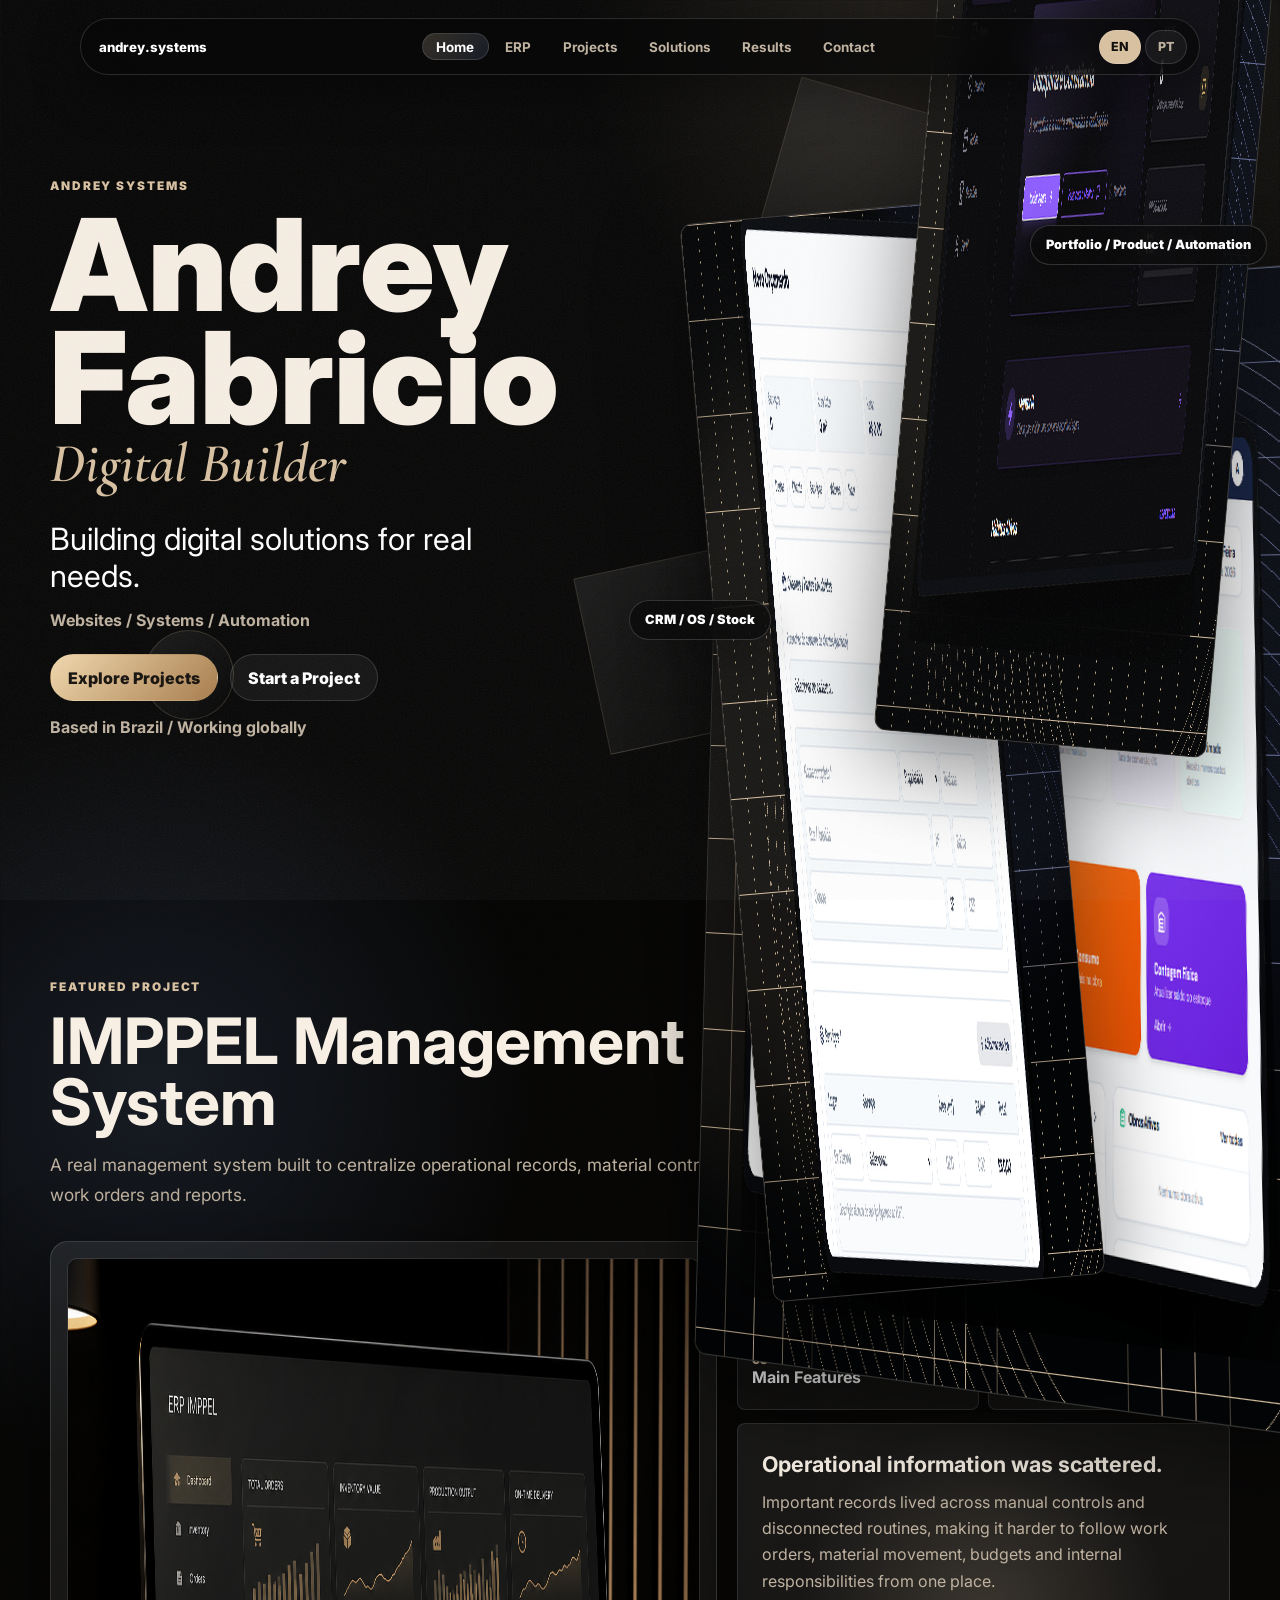
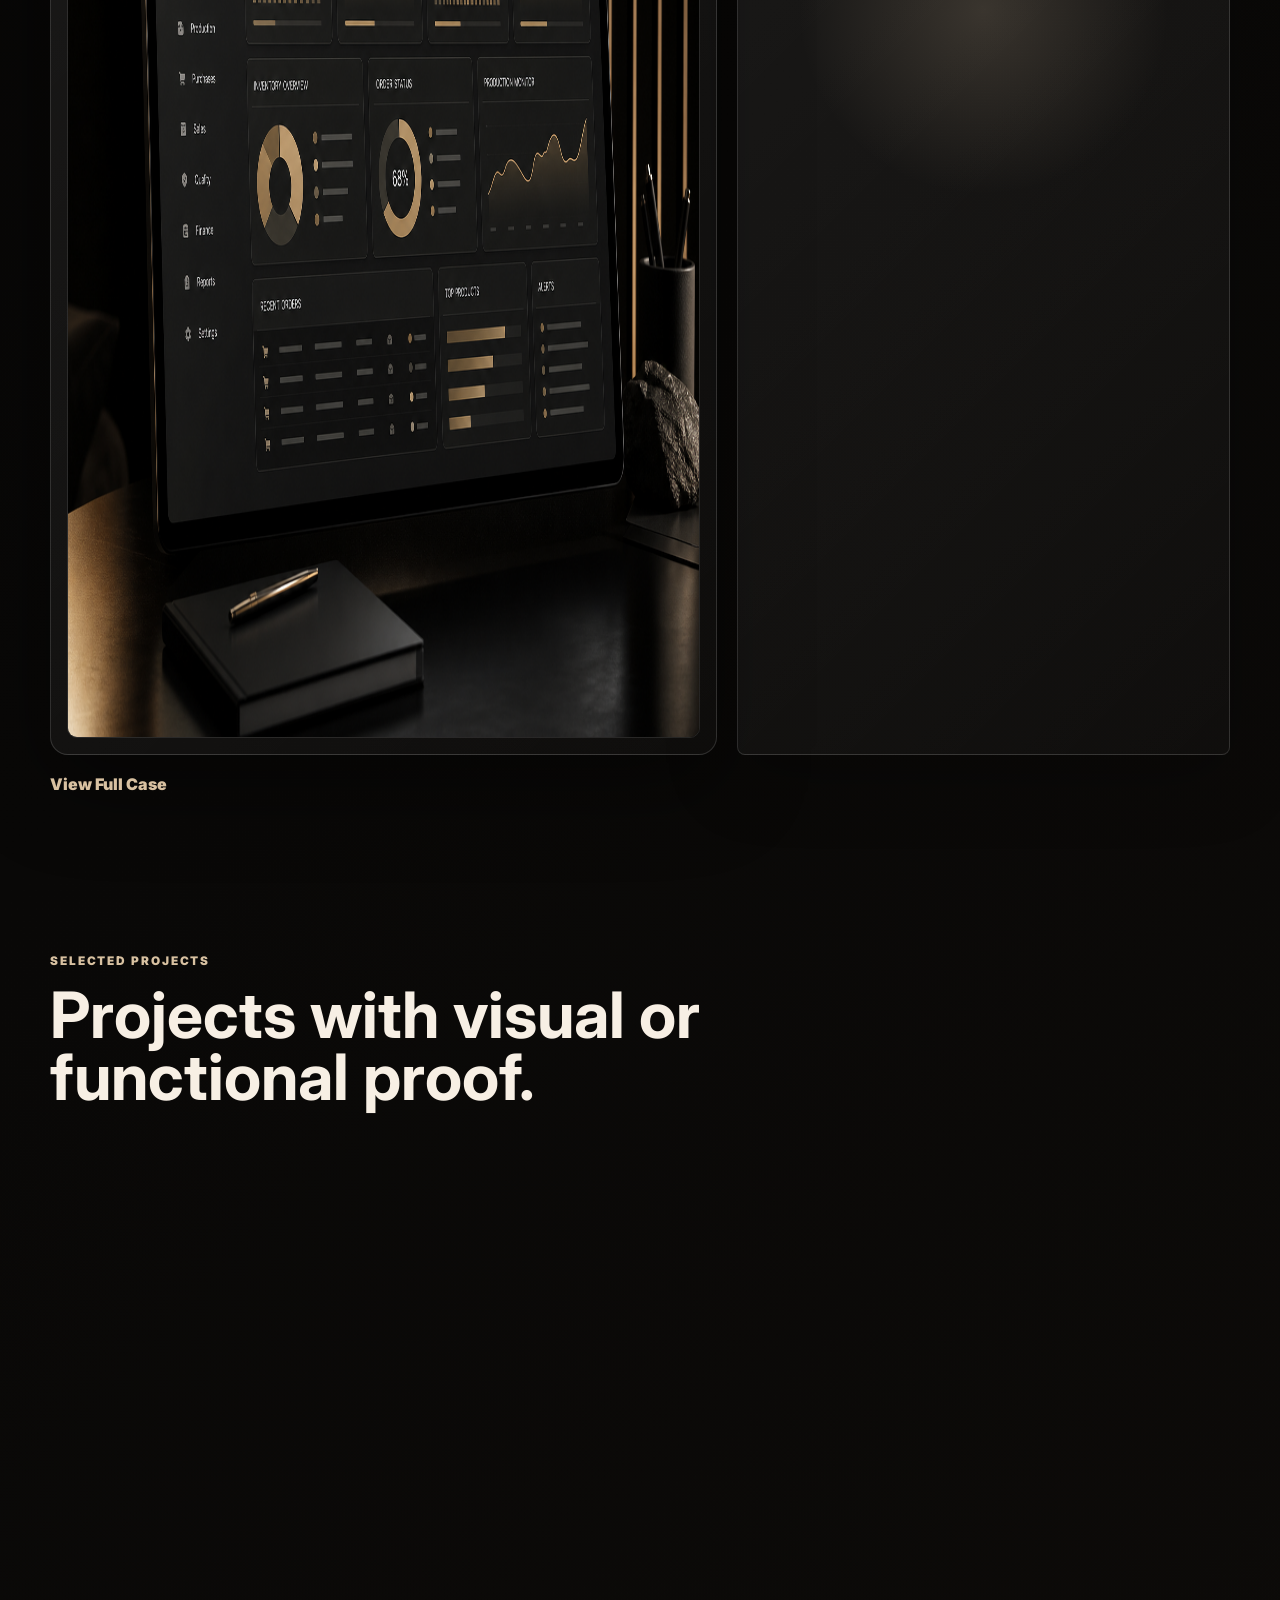
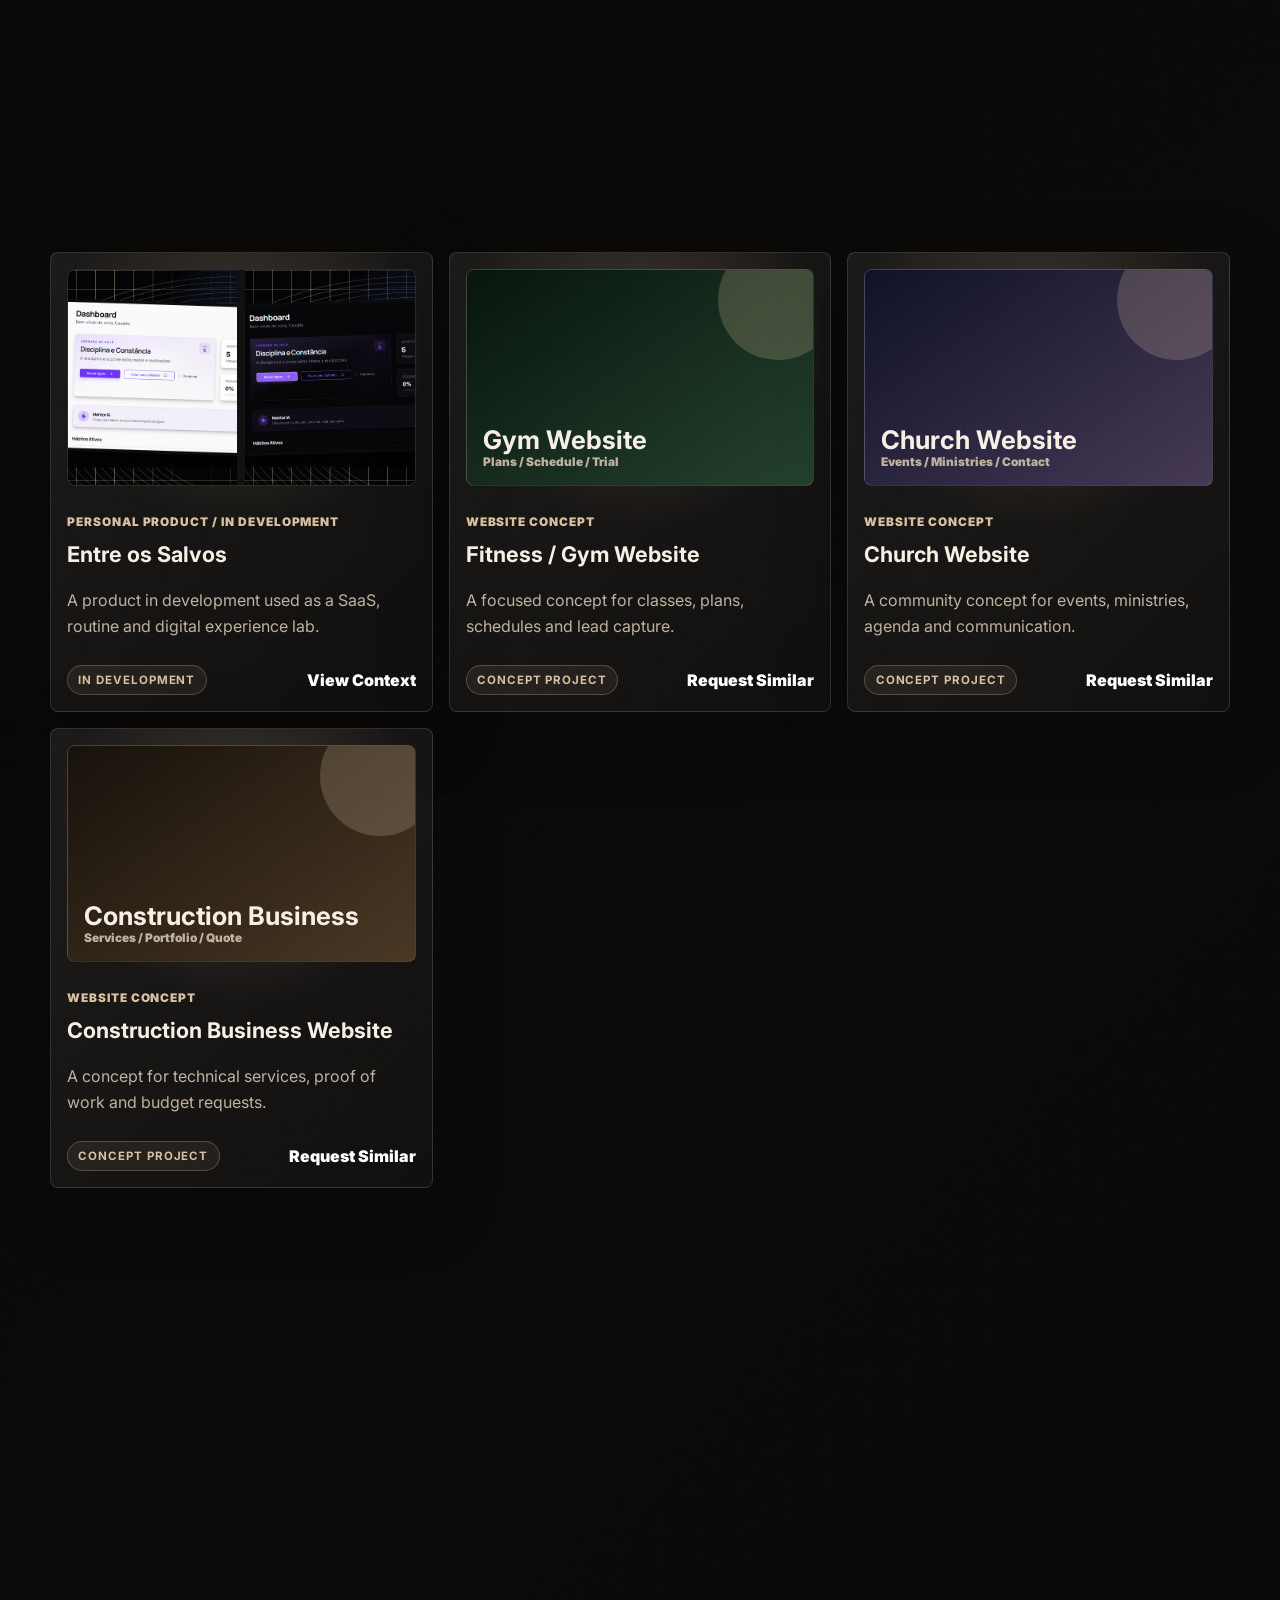
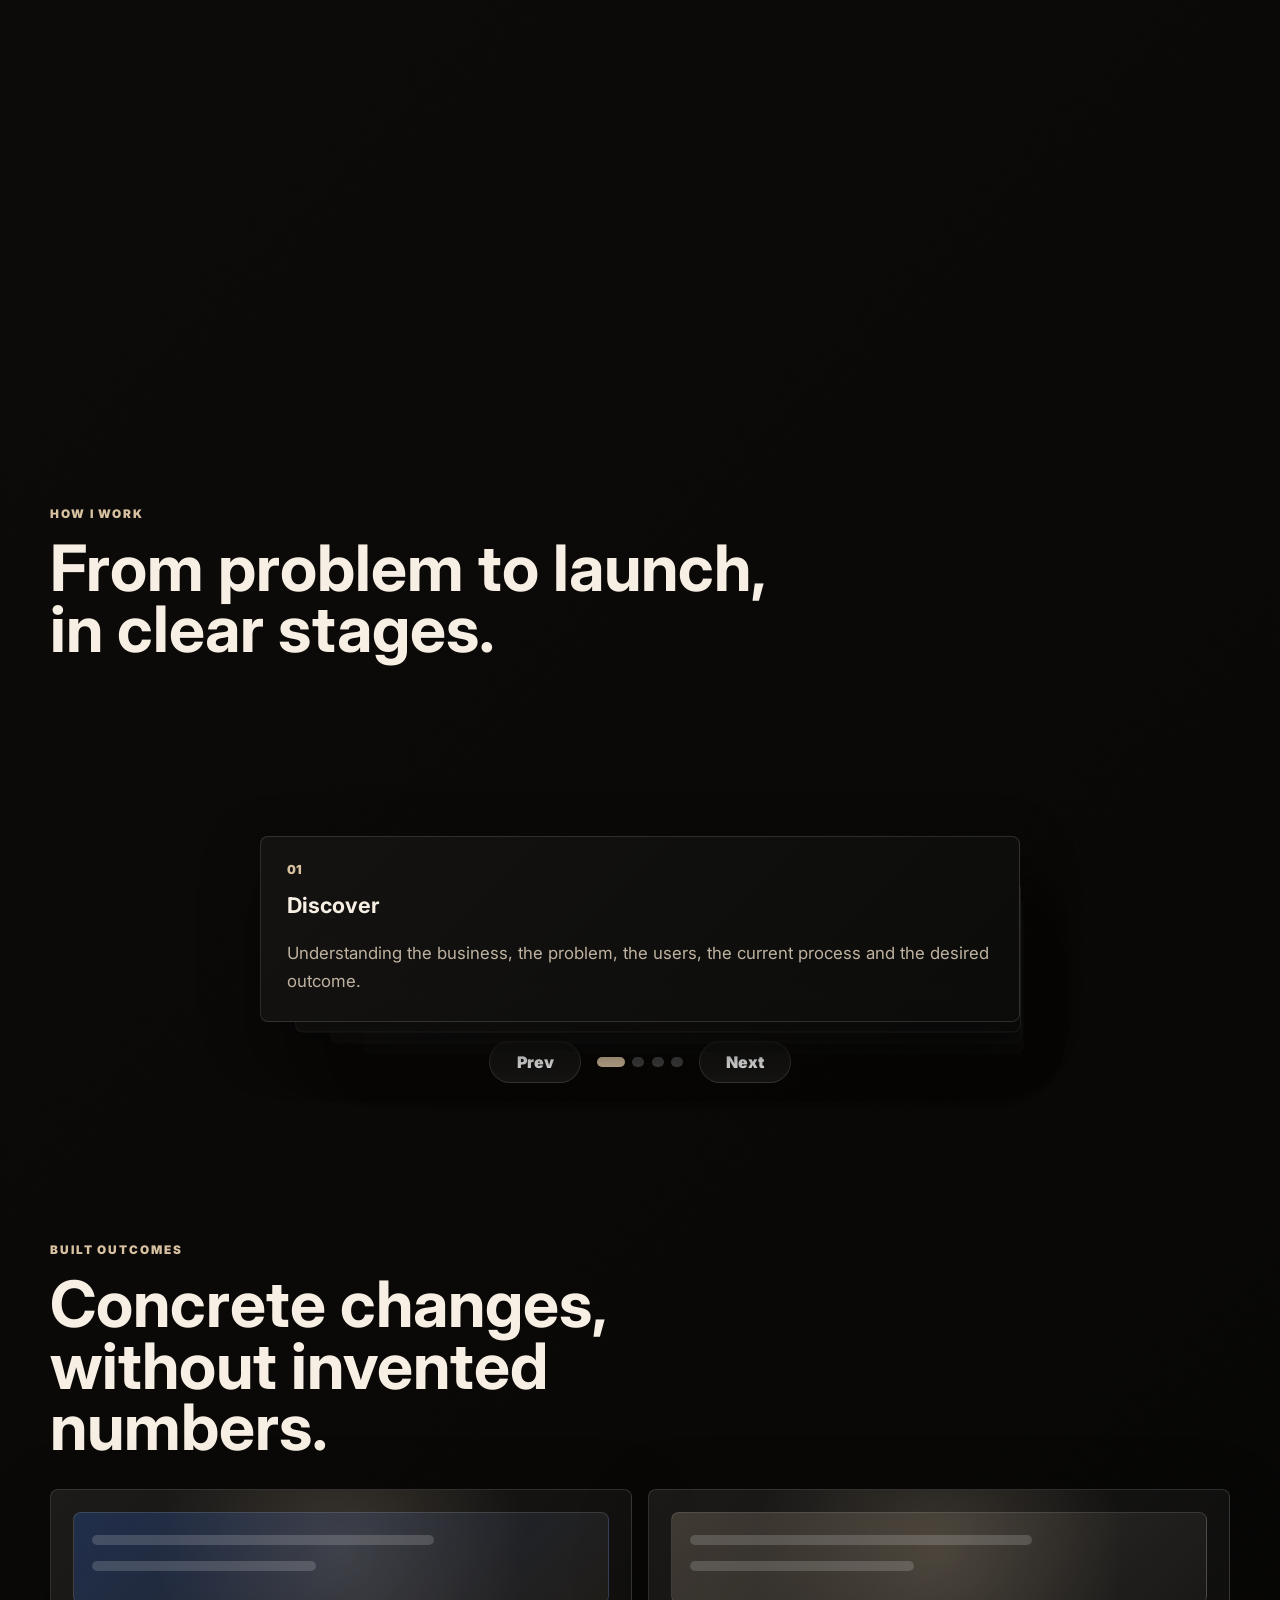
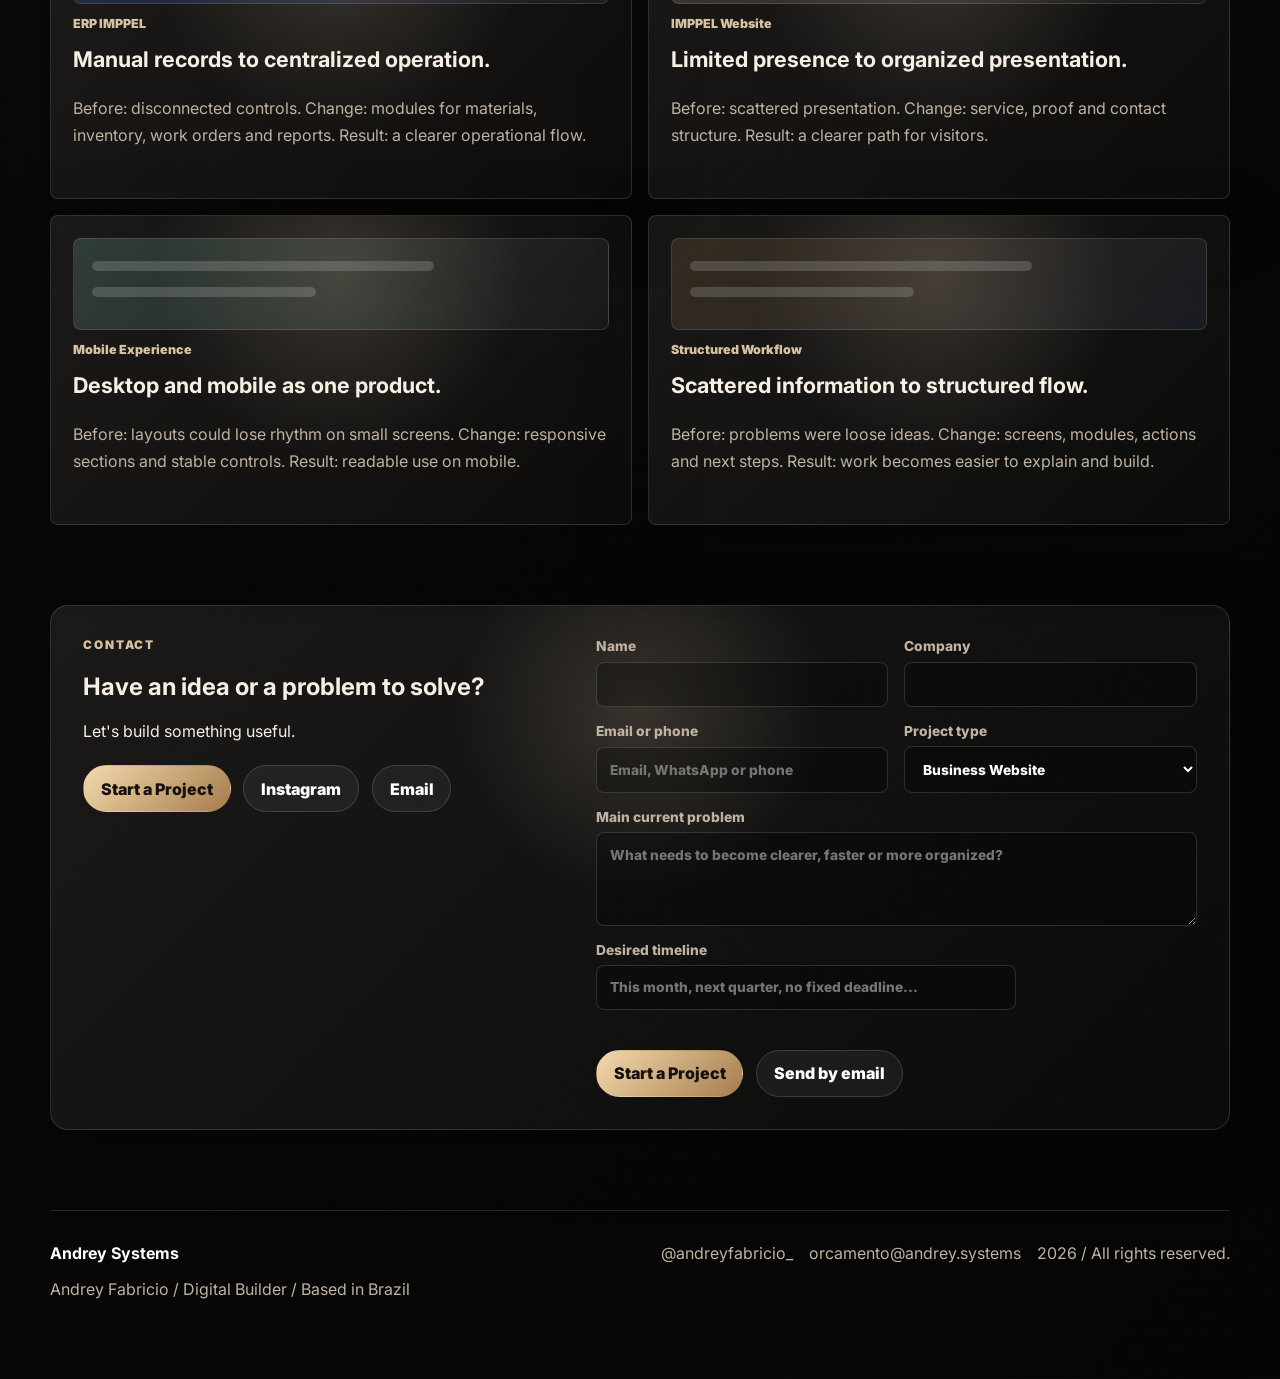
==== commit 4e311a1f: "fix: refine project cards translations and interactions" ====
--- a/index.html
+++ b/index.html
@@ -32,9 +32,26 @@
 <main id="main">
 <section class="hero section-anchor" id="home" data-section-name="home"><div class="hero-bg" aria-hidden="true"><span></span><span></span><span></span></div><div class="hero-copy reveal"><p class="eyebrow">Andrey Systems</p><h1><span>Andrey Fabricio</span><em>Digital Builder</em></h1><p class="hero-statement" data-i18n="heroStatement">Building digital solutions for real needs.</p><p class="hero-specialties" data-i18n="heroSpecialties">Websites / Systems / Automation</p><div class="hero-actions"><a class="button primary" href="#projects" data-i18n="exploreProjects">Explore Projects</a><a class="button secondary" href="#contact" data-i18n="startProject">Start a Project</a></div><p class="hero-location" data-i18n="heroLocation">Based in Brazil / Working globally</p></div><div class="hero-showcase reveal" aria-label="Real project interface composition"><div class="hero-frame main"><img src="./assets/images/erp-dashboard-real.png" width="1920" height="1080" alt="ERP IMPPEL dashboard screen" fetchpriority="high" /></div><div class="hero-frame float top"><img src="./assets/images/erp-budget-real.png" width="1920" height="1080" alt="ERP IMPPEL budget screen" /></div><div class="hero-frame float bottom"><img src="./assets/images/entreossalvos-dark-real.png" width="1920" height="1080" alt="Entre os Salvos dark interface" loading="lazy" /></div><div class="interface-chip one">CRM / OS / Stock</div><div class="interface-chip two">Portfolio / Product / Automation</div></div></section>
 <section class="featured section-anchor" id="featured" data-section-name="featured"><div class="section-heading reveal"><p class="eyebrow" data-i18n="featuredEyebrow">Featured Project</p><h2>IMPPEL Management System</h2><p data-i18n="featuredText">A real management system built to centralize operational records, material control, budgets, work orders and reports.</p></div><div class="erp-cinema"><figure class="erp-device reveal" data-scroll-device><img src="./assets/images/erp-imppel-showcase.png" width="1920" height="1080" alt="ERP IMPPEL screen composition" loading="lazy" /></figure><div class="erp-tabs reveal"><div class="tab-controls" role="tablist"><button class="tab-button is-active" type="button" role="tab" aria-selected="true" data-case-tab="challenge"><span>01</span><b data-i18n="challengeLabel">Challenge</b></button><button class="tab-button" type="button" role="tab" aria-selected="false" data-case-tab="solution"><span>02</span><b data-i18n="solutionLabel">Solution</b></button><button class="tab-button" type="button" role="tab" aria-selected="false" data-case-tab="features"><span>03</span><b data-i18n="featuresLabel">Features</b></button><button class="tab-button" type="button" role="tab" aria-selected="false" data-case-tab="result"><span>04</span><b data-i18n="resultLabel">Result</b></button></div><article class="tab-panel spotlight-surface" data-case-panel><h3>Operational information was scattered.</h3><p>Important records lived across manual controls and disconnected routines, making it harder to follow work orders, material movement, budgets and internal responsibilities from one place.</p></article></div></div><a class="text-link reveal" href="./projetos/erp-imppel/" data-i18n="viewFullCase">View Full Case</a></section>
-<section class="projects section-anchor" id="projects" data-section-name="projects"><div class="section-heading reveal"><p class="eyebrow" data-i18n="projectsEyebrow">Selected Projects</p><h2 data-i18n="projectsTitle">Projects with visual or functional proof.</h2></div><div class="project-grid"><article class="project-card large spotlight-surface reveal"><figure><img src="./assets/images/erp-dashboard-real.png" width="1920" height="1080" alt="ERP IMPPEL dashboard" loading="lazy" /></figure><div><span data-i18n="projectErpType">Client Project / Management System</span><h3>ERP IMPPEL</h3><p data-i18n="projectErpText">A custom system for internal operations, inventory, work orders, budgets, users, permissions, reports and backup.</p><a href="./projetos/erp-imppel/" data-i18n="viewProject">View Project</a></div></article><article class="project-card spotlight-surface reveal"><div class="website-preview imppel-preview" aria-hidden="true"><div></div><strong>IMPPEL</strong><span>Services / Projects / Contact</span><i></i></div><div><span data-i18n="projectImppelType">Website Project</span><h3>IMPPEL Website</h3><p data-i18n="projectImppelText">A business website direction for presenting services, credibility and contact paths with a cleaner digital presence.</p></div></article><article class="project-card spotlight-surface reveal"><figure class="dual-shot"><img src="./assets/images/entreossalvos-light-real.png" width="1920" height="1080" alt="Entre os Salvos light interface" loading="lazy" /><img src="./assets/images/entreossalvos-dark-real.png" width="1920" height="1080" alt="Entre os Salvos dark interface" loading="lazy" /></figure><div><span data-i18n="projectSalvosType">Personal Product / In Development</span><h3>Entre os Salvos</h3><p data-i18n="projectSalvosText">A product in development used as a SaaS, routine and digital experience lab.</p></div></article><article class="project-card concept spotlight-surface reveal"><div class="concept-ui gym"><strong>Gym Website</strong><span>Plans / Schedule / Trial</span></div><div><span data-i18n="conceptType">Website Concept</span><h3 data-i18n="gymTitle">Fitness / Gym Website</h3><p data-i18n="gymText">A focused concept for classes, plans, schedules and lead capture.</p></div></article><article class="project-card concept spotlight-surface reveal"><div class="concept-ui church"><strong>Church Website</strong><span>Events / Ministries / Contact</span></div><div><span data-i18n="conceptType">Website Concept</span><h3 data-i18n="churchTitle">Church Website</h3><p data-i18n="churchText">A community concept for events, ministries, agenda and communication.</p></div></article><article class="project-card concept spotlight-surface reveal"><div class="concept-ui construction"><strong>Construction Business</strong><span>Services / Portfolio / Quote</span></div><div><span data-i18n="conceptType">Website Concept</span><h3 data-i18n="constructionTitle">Construction Business Website</h3><p data-i18n="constructionText">A concept for technical services, proof of work and budget requests.</p></div></article></div></section>
+<section class="projects section-anchor" id="projects" data-section-name="projects"><div class="section-heading reveal"><p class="eyebrow" data-i18n="projectsEyebrow">Selected Projects</p><h2 data-i18n="projectsTitle">Projects with visual or functional proof.</h2></div><div class="project-grid">
+<article class="project-card large spotlight-surface reveal"><figure><img src="./assets/images/erp-dashboard-real.png" width="1920" height="1080" alt="ERP IMPPEL dashboard" loading="lazy" /></figure><div class="project-content"><span data-i18n="projectErpType">Client Project / Management System</span><h3>ERP IMPPEL</h3><p data-i18n="projectErpText">A custom system for internal operations, inventory, work orders, budgets, users, permissions, reports and backup.</p><div class="project-meta"><b data-i18n="statusReal">Real project</b><a href="./projetos/erp-imppel/" data-i18n="viewProject">View Project</a></div></div></article>
+<article class="project-card spotlight-surface reveal"><div class="website-preview imppel-preview" aria-hidden="true"><div></div><strong>IMPPEL</strong><span data-i18n="previewImppelSite">Services / Projects / Contact</span><i></i></div><div class="project-content"><span data-i18n="projectImppelType">Website Project</span><h3>IMPPEL Website</h3><p data-i18n="projectImppelText">A business website direction for presenting services, credibility and contact paths with a cleaner digital presence.</p><div class="project-meta"><b data-i18n="statusDirection">Visual direction</b><a href="#contact" data-i18n="discussProject">Discuss Project</a></div></div></article>
+<article class="project-card spotlight-surface reveal"><figure class="dual-shot"><img src="./assets/images/entreossalvos-light-real.png" width="1920" height="1080" alt="Entre os Salvos light interface" loading="lazy" /><img src="./assets/images/entreossalvos-dark-real.png" width="1920" height="1080" alt="Entre os Salvos dark interface" loading="lazy" /></figure><div class="project-content"><span data-i18n="projectSalvosType">Personal Product / In Development</span><h3>Entre os Salvos</h3><p data-i18n="projectSalvosText">A product in development used as a SaaS, routine and digital experience lab.</p><div class="project-meta"><b data-i18n="statusDevelopment">In development</b><a href="#contact" data-i18n="viewContext">View Context</a></div></div></article>
+<article class="project-card concept spotlight-surface reveal"><div class="concept-ui gym"><strong data-i18n="gymPreviewTitle">Gym Website</strong><span data-i18n="gymPreviewMeta">Plans / Schedule / Trial</span></div><div class="project-content"><span data-i18n="conceptType">Website Concept</span><h3 data-i18n="gymTitle">Fitness / Gym Website</h3><p data-i18n="gymText">A focused concept for classes, plans, schedules and lead capture.</p><div class="project-meta"><b data-i18n="statusConcept">Concept project</b><a href="#contact" data-i18n="requestSimilar">Request Similar</a></div></div></article>
+<article class="project-card concept spotlight-surface reveal"><div class="concept-ui church"><strong data-i18n="churchPreviewTitle">Church Website</strong><span data-i18n="churchPreviewMeta">Events / Ministries / Contact</span></div><div class="project-content"><span data-i18n="conceptType">Website Concept</span><h3 data-i18n="churchTitle">Church Website</h3><p data-i18n="churchText">A community concept for events, ministries, agenda and communication.</p><div class="project-meta"><b data-i18n="statusConcept">Concept project</b><a href="#contact" data-i18n="requestSimilar">Request Similar</a></div></div></article>
+<article class="project-card concept spotlight-surface reveal"><div class="concept-ui construction"><strong data-i18n="constructionPreviewTitle">Construction Business</strong><span data-i18n="constructionPreviewMeta">Services / Portfolio / Quote</span></div><div class="project-content"><span data-i18n="conceptType">Website Concept</span><h3 data-i18n="constructionTitle">Construction Business Website</h3><p data-i18n="constructionText">A concept for technical services, proof of work and budget requests.</p><div class="project-meta"><b data-i18n="statusConcept">Concept project</b><a href="#contact" data-i18n="requestSimilar">Request Similar</a></div></div></article>
+</div></section>
 <section class="solutions section-anchor" id="solutions" data-section-name="solutions"><div class="section-heading reveal"><p class="eyebrow" data-i18n="solutionsEyebrow">Solutions</p><h2 data-i18n="solutionsTitle">What I can build.</h2></div><div class="solution-grid"><article class="spotlight-card spotlight-surface reveal"><span>01</span><h3 data-i18n="solution1Title">Business Websites</h3><p data-i18n="solution1Text">Modern, responsive websites designed to communicate clearly and support business goals.</p></article><article class="spotlight-card spotlight-surface reveal"><span>02</span><h3 data-i18n="solution2Title">Landing Pages</h3><p data-i18n="solution2Text">Focused pages created to present an offer, guide attention and encourage action.</p></article><article class="spotlight-card spotlight-surface reveal"><span>03</span><h3 data-i18n="solution3Title">Management Systems</h3><p data-i18n="solution3Text">Custom tools designed to organize information, processes and daily operations.</p></article><article class="spotlight-card spotlight-surface reveal"><span>04</span><h3 data-i18n="solution4Title">Portfolio Websites</h3><p data-i18n="solution4Text">Professional digital spaces for individuals, creators and businesses.</p></article><article class="spotlight-card spotlight-surface reveal"><span>05</span><h3 data-i18n="solution5Title">Automation</h3><p data-i18n="solution5Text">Practical automations that reduce repetitive work and improve workflows.</p></article><article class="spotlight-card spotlight-surface reveal"><span>06</span><h3 data-i18n="solution6Title">Custom Digital Products</h3><p data-i18n="solution6Text">Solutions designed around the specific needs of each project.</p></article></div></section>
-<section class="work" id="work"><div class="section-heading reveal"><p class="eyebrow" data-i18n="workEyebrow">How I Work</p><h2 data-i18n="workTitle">From problem to launch, in clear stages.</h2></div><div class="display-stack"><article class="display-card reveal"><span>01</span><h3 data-i18n="discoverTitle">Discover</h3><p data-i18n="discoverText">Understanding the business, the problem, the users and the desired outcome.</p></article><article class="display-card reveal"><span>02</span><h3 data-i18n="planTitle">Plan</h3><p data-i18n="planText">Defining scope, priorities, structure, references and the simplest effective solution.</p></article><article class="display-card reveal"><span>03</span><h3 data-i18n="buildTitle">Build</h3><p data-i18n="buildText">Designing, developing and validating each part of the project through clear stages.</p></article><article class="display-card reveal"><span>04</span><h3 data-i18n="launchTitle">Launch</h3><p data-i18n="launchText">Testing, refining, publishing and preparing the product for real use.</p></article></div></section>
-<section class="results section-anchor" id="results" data-section-name="results"><div class="section-heading reveal"><p class="eyebrow" data-i18n="resultsEyebrow">Built Outcomes</p><h2 data-i18n="resultsTitle">Concrete changes, without invented numbers.</h2></div><div class="results-grid"><article class="result-card spotlight-surface reveal"><span>ERP IMPPEL</span><h3 data-i18n="erpBeforeAfter">Manual records to centralized operation.</h3><p data-i18n="erpOutcome">From disconnected controls to a structure for materials, inventory, work orders and reports.</p></article><article class="result-card spotlight-surface reveal"><span>IMPPEL Website</span><h3 data-i18n="siteBeforeAfter">Limited presence to organized presentation.</h3><p data-i18n="siteOutcome">A clearer visual path for services, proof and contact.</p></article><article class="result-card spotlight-surface reveal"><span>Mobile</span><h3 data-i18n="mobileOutcomeTitle">Desktop and mobile as one product.</h3><p data-i18n="mobileOutcome">Sections are designed to remain readable, useful and recordable on small screens.</p></article><article class="result-card spotlight-surface reveal"><span>Workflow</span><h3 data-i18n="workflowOutcomeTitle">Scattered information to structured flow.</h3><p data-i18n="workflowOutcome">Problems become screens, modules, actions and clear next steps.</p></article></div></section>
-<section class="contact section-anchor spotlight-surface" id="contact" data-section-name="contact"><div class="contact-copy reveal"><p class="eyebrow" data-i18n="contactEyebrow">Contact</p><h2 data-i18n="contactTitle">Have an idea or a problem to solve?</h2><p data-i18n="contactText">Let's build something useful.</p><div class="contact-actions"><a class="button primary" href="#quote" data-i18n="startProject">Start a Project</a><a class="button secondary" href="https://www.instagram.com/andreyfabricio_/" target="_blank" rel="noreferrer">Instagram</a><a class="button secondary" href="mailto:orcamento@andrey.systems">Email</a></div></div><form class="quote-form reveal" id="quote" aria-label="Project request form"><label><span data-i18n="labelName">Name</span><input type="text" name="nome" autocomplete="name" required /></label><label><span data-i18n="labelCompany">Company</span><input type="text" name="empresa" autocomplete="organization" /></label><label><span data-i18n="labelContact">Email or phone</span><input type="text" name="contato" autocomplete="email" required data-i18n-placeholder="placeholderContact" placeholder="Email, WhatsApp or phone" /></label><label><span data-i18n="labelType">Project type</span><select name="tipo"><option>Business Website</option><option>Landing Page</option><option>Management System</option><option>Portfolio Website</option><option>Automation</option><option>Custom Digital Product</option></select></label><label><span data-i18n="labelProblem">Main current problem</span><textarea name="problema" rows="4" required data-i18n-placeholder="placeholderProblem" placeholder="What needs to become clearer, faster or more organized?"></textarea></label><label><span data-i18n="labelTimeline">Desired timeline</span><input type="text" name="prazo" data-i18n-placeholder="placeholderTimeline" placeholder="This month, next quarter, no fixed deadline..." /></label><div class="quote-message" id="quoteMessage" hidden><span data-i18n="quoteReady">Ready message to copy</span><pre id="quoteMessageText"></pre><button class="button secondary" type="button" id="quoteCopyButton" data-i18n="copyMessage">Copy message</button></div><div class="form-actions"><button class="button primary" type="submit" data-i18n="formInstagram">Open Instagram</button><a class="button secondary" id="quoteEmailLink" href="mailto:orcamento@andrey.systems" data-i18n="formEmail">Send by email</a></div></form></section>
+<section class="work section-anchor" id="work" data-section-name="work"><div class="section-heading reveal"><p class="eyebrow" data-i18n="workEyebrow">How I Work</p><h2 data-i18n="workTitle">From problem to launch, in clear stages.</h2></div><div class="work-carousel reveal" data-work-carousel tabindex="0" aria-label="How I Work cards"><div class="display-stack" data-work-stack>
+<article class="display-card is-active" data-work-card="0"><span>01</span><h3 data-i18n="discoverTitle">Discover</h3><p data-i18n="discoverText">Understanding the business, the problem, the users, the current process and the desired outcome.</p></article>
+<article class="display-card" data-work-card="1"><span>02</span><h3 data-i18n="planTitle">Plan</h3><p data-i18n="planText">Defining scope, priorities, references, structure, risks and the simplest effective solution.</p></article>
+<article class="display-card" data-work-card="2"><span>03</span><h3 data-i18n="buildTitle">Build</h3><p data-i18n="buildText">Designing, developing and validating the project through clear and manageable stages.</p></article>
+<article class="display-card" data-work-card="3"><span>04</span><h3 data-i18n="launchTitle">Launch</h3><p data-i18n="launchText">Testing, refining, publishing and preparing the product for real use.</p></article>
+</div><div class="work-controls"><button class="work-button" type="button" data-work-prev aria-label="Previous step" data-i18n-aria-label="workPrev">Prev</button><div class="work-dots" aria-label="Card position"><button type="button" class="is-active" data-work-dot="0" aria-label="Step 1"></button><button type="button" data-work-dot="1" aria-label="Step 2"></button><button type="button" data-work-dot="2" aria-label="Step 3"></button><button type="button" data-work-dot="3" aria-label="Step 4"></button></div><button class="work-button" type="button" data-work-next aria-label="Next step" data-i18n-aria-label="workNext">Next</button></div></div></section>
+<section class="results section-anchor" id="results" data-section-name="results"><div class="section-heading reveal"><p class="eyebrow" data-i18n="resultsEyebrow">Built Outcomes</p><h2 data-i18n="resultsTitle">Concrete changes, without invented numbers.</h2></div><div class="results-grid">
+<article class="result-card spotlight-surface reveal"><div class="result-visual erp"></div><span>ERP IMPPEL</span><h3 data-i18n="erpBeforeAfter">Manual records to centralized operation.</h3><p data-i18n="erpOutcome">Before: disconnected controls. Change: modules for materials, inventory, work orders and reports. Result: a clearer operational flow.</p></article>
+<article class="result-card spotlight-surface reveal"><div class="result-visual site"></div><span data-i18n="resultSiteLabel">IMPPEL Website</span><h3 data-i18n="siteBeforeAfter">Limited presence to organized presentation.</h3><p data-i18n="siteOutcome">Before: scattered presentation. Change: service, proof and contact structure. Result: a clearer path for visitors.</p></article>
+<article class="result-card spotlight-surface reveal"><div class="result-visual mobile"></div><span data-i18n="resultMobileLabel">Mobile Experience</span><h3 data-i18n="mobileOutcomeTitle">Desktop and mobile as one product.</h3><p data-i18n="mobileOutcome">Before: layouts could lose rhythm on small screens. Change: responsive sections and stable controls. Result: readable use on mobile.</p></article>
+<article class="result-card spotlight-surface reveal"><div class="result-visual workflow"></div><span data-i18n="resultWorkflowLabel">Structured Workflow</span><h3 data-i18n="workflowOutcomeTitle">Scattered information to structured flow.</h3><p data-i18n="workflowOutcome">Before: problems were loose ideas. Change: screens, modules, actions and next steps. Result: work becomes easier to explain and build.</p></article>
+</div></section>
+<section class="contact section-anchor spotlight-surface" id="contact" data-section-name="contact"><div class="contact-copy reveal"><p class="eyebrow" data-i18n="contactEyebrow">Contact</p><h2 data-i18n="contactTitle">Have an idea or a problem to solve?</h2><p data-i18n="contactText">Let's build something useful.</p><div class="contact-actions"><a class="button primary" href="#quote" data-i18n="startProject">Start a Project</a><a class="button secondary" href="https://www.instagram.com/andreyfabricio_/" target="_blank" rel="noreferrer">Instagram</a><a class="button secondary" href="mailto:orcamento@andrey.systems" data-i18n="emailCta">Email</a></div></div><form class="quote-form reveal" id="quote" aria-label="Project request form"><label><span data-i18n="labelName">Name</span><input type="text" name="nome" autocomplete="name" required /></label><label><span data-i18n="labelCompany">Company</span><input type="text" name="empresa" autocomplete="organization" /></label><label><span data-i18n="labelContact">Email or phone</span><input type="text" name="contato" autocomplete="email" required data-i18n-placeholder="placeholderContact" placeholder="Email, WhatsApp or phone" /></label><label><span data-i18n="labelType">Project type</span><select name="tipo"><option data-i18n="optionBusiness">Business Website</option><option data-i18n="optionLanding">Landing Page</option><option data-i18n="optionSystem">Management System</option><option data-i18n="optionPortfolio">Portfolio Website</option><option data-i18n="optionAutomation">Automation</option><option data-i18n="optionCustom">Custom Digital Product</option></select></label><label><span data-i18n="labelProblem">Main current problem</span><textarea name="problema" rows="4" required data-i18n-placeholder="placeholderProblem" placeholder="What needs to become clearer, faster or more organized?"></textarea></label><label><span data-i18n="labelTimeline">Desired timeline</span><input type="text" name="prazo" data-i18n-placeholder="placeholderTimeline" placeholder="This month, next quarter, no fixed deadline..." /></label><div class="form-actions"><button class="button primary" type="submit" data-i18n="formInstagram">Start a Project</button><a class="button secondary" id="quoteEmailLink" href="mailto:orcamento@andrey.systems" data-i18n="formEmail">Send by email</a></div></form></section>
 </main><footer class="site-footer"><div><strong>Andrey Systems</strong><p data-i18n="footerLine">Andrey Fabricio / Digital Builder / Based in Brazil</p></div><div class="footer-links"><a href="https://www.instagram.com/andreyfabricio_/" target="_blank" rel="noreferrer">@andreyfabricio_</a><a href="mailto:orcamento@andrey.systems">orcamento@andrey.systems</a><span>2026 / <span data-i18n="rights">All rights reserved.</span></span></div></footer><script src="./script.js"></script></body></html>
--- a/styles.css
+++ b/styles.css
@@ -1 +1,19 @@
 :root{color-scheme:dark;--bg:#050505;--bg2:#0b0a08;--panel:rgba(255,255,255,.065);--panel-strong:rgba(255,255,255,.11);--line:rgba(255,255,255,.14);--text:#f7efe4;--muted:#bfb2a0;--soft:#8e8375;--gold:#d8c1a1;--gold2:#a77c4c;--mint:#9ce5ca;--blue:#8eb8ff;--shadow:0 28px 90px rgba(0,0,0,.48);--radius:8px;--max:1180px}*{box-sizing:border-box}html{scroll-behavior:smooth}body{margin:0;background:radial-gradient(circle at 80% 0,rgba(216,193,161,.16),transparent 28rem),radial-gradient(circle at 12% 14%,rgba(142,184,255,.12),transparent 24rem),linear-gradient(135deg,#050505,#0d0b09 55%,#050505);color:var(--text);font-family:Inter,system-ui,-apple-system,Segoe UI,sans-serif;overflow-x:hidden}body.is-loading .reveal{opacity:0;transform:translateY(18px)}a{color:inherit;text-decoration:none}img{max-width:100%;display:block}button,input,textarea,select{font:inherit}.grain{position:fixed;inset:0;pointer-events:none;z-index:30;opacity:.22;background-image:url("data:image/svg+xml,%3Csvg xmlns='http://www.w3.org/2000/svg' width='180' height='180'%3E%3Cfilter id='n'%3E%3CfeTurbulence type='fractalNoise' baseFrequency='.75' numOctaves='3'/%3E%3C/filter%3E%3Crect width='180' height='180' filter='url(%23n)' opacity='.35'/%3E%3C/svg%3E")}.skip-link{position:fixed;left:1rem;top:.8rem;z-index:99;transform:translateY(-160%);background:#fff;color:#000;padding:.7rem 1rem;border-radius:999px}.skip-link:focus{transform:translateY(0)}.site-header{position:fixed;top:18px;left:50%;transform:translateX(-50%);z-index:50;width:min(calc(100% - 28px),1120px);display:grid;grid-template-columns:auto 1fr auto;align-items:center;gap:1rem;padding:.65rem .75rem;border:1px solid rgba(255,255,255,.14);background:rgba(8,8,8,.72);backdrop-filter:blur(18px);border-radius:999px;box-shadow:0 16px 50px rgba(0,0,0,.35)}.brand{font-size:.83rem;font-weight:800;letter-spacing:0;text-transform:lowercase;color:#fff;padding:0 .35rem}.site-nav{position:relative;display:flex;justify-content:center;gap:.15rem}.site-nav a{position:relative;z-index:1;color:var(--muted);font-size:.84rem;font-weight:700;padding:.58rem .9rem;border-radius:999px;transition:color .2s}.site-nav a.is-active,.site-nav a:hover{color:#fff}.nav-indicator{position:absolute;top:4px;left:0;width:58px;height:calc(100% - 8px);border-radius:999px;background:linear-gradient(135deg,rgba(216,193,161,.22),rgba(142,184,255,.12));border:1px solid rgba(255,255,255,.12);opacity:0;transition:transform .24s ease,width .24s ease,opacity .2s}.header-actions{display:flex;gap:.25rem}.lang-button,.nav-toggle{border:1px solid rgba(255,255,255,.13);background:rgba(255,255,255,.06);color:var(--muted);border-radius:999px;cursor:pointer}.lang-button{width:42px;height:34px;font-size:.78rem;font-weight:800}.lang-button.is-active{color:#12100d;background:var(--gold)}.nav-toggle{display:none;width:44px;height:38px;align-items:center;justify-content:center;flex-direction:column;gap:5px}.nav-toggle span{width:18px;height:2px;background:#fff;border-radius:5px}.hero{position:relative;min-height:100vh;display:grid;grid-template-columns:minmax(0,.88fr) minmax(380px,1.12fr);align-items:center;gap:2rem;width:min(100% - 40px,var(--max));margin:0 auto;padding:7rem 0 5rem}.hero-bg{position:absolute;inset:0;pointer-events:none}.hero-bg span{position:absolute;border:1px solid rgba(216,193,161,.18);background:linear-gradient(135deg,rgba(255,255,255,.08),rgba(255,255,255,0));filter:blur(.1px)}.hero-bg span:nth-child(1){width:340px;height:340px;right:12%;top:13%;transform:rotate(16deg)}.hero-bg span:nth-child(2){width:180px;height:180px;right:39%;bottom:18%;transform:rotate(-12deg)}.hero-bg span:nth-child(3){width:90px;height:90px;left:8%;bottom:20%;border-radius:50%}.eyebrow{margin:0 0 1rem;color:var(--gold);text-transform:uppercase;font-size:.74rem;font-weight:900;letter-spacing:.16em}.hero h1{margin:0;line-height:.88;font-size:clamp(4.2rem,10vw,9.6rem);letter-spacing:0}.hero h1 span{display:block;font-weight:900}.hero h1 em{display:block;font-family:Cormorant Garamond,serif;font-size:.43em;color:var(--gold);font-style:italic;font-weight:600;margin-top:.1em}.hero-copy{position:relative;z-index:5}.hero-showcase{z-index:1;margin-right:-4vw}.hero-statement{font-size:clamp(1.35rem,2.4vw,2.2rem);max-width:560px;margin:2rem 0 .75rem;color:#fff}.hero-specialties,.hero-location{color:var(--muted);font-weight:700}.hero-actions,.contact-actions,.form-actions{display:flex;flex-wrap:wrap;gap:.8rem;margin-top:1.5rem}.button{display:inline-flex;align-items:center;justify-content:center;min-height:46px;padding:.78rem 1.05rem;border-radius:999px;border:1px solid rgba(255,255,255,.14);font-weight:850;transition:transform .2s ease,background .2s ease,border-color .2s ease}.button:hover{transform:translateY(-2px)}.button.primary{background:linear-gradient(135deg,#f2d9ad,#a77c4c);color:#15110d;border-color:transparent}.button.secondary{background:rgba(255,255,255,.055);color:#fff}.hero-showcase{position:relative;min-height:560px;perspective:1500px}.hero-frame{overflow:hidden;border:1px solid rgba(255,255,255,.16);background:#100f0d;box-shadow:var(--shadow);border-radius:12px}.hero-frame.main{position:absolute;right:-4%;top:15%;width:min(90%,720px);transform:rotateY(-16deg) rotateX(8deg) rotateZ(-2deg);transform-origin:center}.hero-frame.float{position:absolute;width:48%;z-index:3}.hero-frame.float.top{left:20%;top:4%;transform:rotateZ(-5deg)}.hero-frame.float.bottom{right:4%;bottom:0;transform:rotateZ(5deg)}.interface-chip{position:absolute;z-index:4;padding:.7rem .95rem;border:1px solid rgba(255,255,255,.16);background:rgba(5,5,5,.76);backdrop-filter:blur(14px);border-radius:999px;color:#fff;font-size:.8rem;font-weight:900;box-shadow:0 16px 45px rgba(0,0,0,.34)}.interface-chip.one{left:6%;bottom:19%}.interface-chip.two{right:2%;top:7%}section:not(.hero){width:min(100% - 40px,var(--max));margin:0 auto;padding:5rem 0}.section-heading{max-width:760px;margin-bottom:2rem}.section-heading h2{font-size:clamp(2.1rem,5vw,5rem);line-height:.96;letter-spacing:0;margin:.2rem 0 1rem}.section-heading p:not(.eyebrow){color:var(--muted);font-size:1.08rem;line-height:1.7}.featured{padding-top:2rem}.erp-cinema{display:grid;grid-template-columns:1.15fr .85fr;gap:1.2rem;align-items:stretch}.erp-device{margin:0;border:1px solid rgba(255,255,255,.14);background:linear-gradient(135deg,rgba(255,255,255,.08),rgba(255,255,255,.025));border-radius:18px;padding:1rem;box-shadow:var(--shadow);transform:translateY(var(--device-y,0)) rotateX(var(--device-rx,0deg)) scale(var(--device-scale,1));transition:transform .1s linear}.erp-device img{border-radius:10px;border:1px solid rgba(255,255,255,.1)}.erp-tabs{display:grid;grid-template-rows:auto 1fr;gap:.8rem}.tab-controls{display:grid;grid-template-columns:repeat(2,1fr);gap:.6rem}.tab-button{min-height:80px;text-align:left;border:1px solid rgba(255,255,255,.13);background:rgba(255,255,255,.055);color:#fff;border-radius:var(--radius);padding:.9rem;cursor:pointer}.tab-button span{display:block;color:var(--gold);font-size:.72rem;font-weight:900}.tab-button b{font-size:1rem}.tab-button.is-active{background:rgba(216,193,161,.18);border-color:rgba(216,193,161,.42)}.tab-panel{min-height:260px;padding:1.5rem;border-radius:var(--radius)}.tab-panel h3,.spotlight-card h3,.result-card h3,.display-card h3,.project-card h3{letter-spacing:0;margin:.2rem 0 .7rem;font-size:1.35rem}.tab-panel p,.spotlight-card p,.result-card p,.display-card p,.project-card p{color:var(--muted);line-height:1.65;margin:0}.spotlight-surface{position:relative;overflow:hidden;border:1px solid rgba(255,255,255,.13);background:linear-gradient(135deg,rgba(255,255,255,.075),rgba(255,255,255,.025));box-shadow:0 20px 70px rgba(0,0,0,.25)}.spotlight-surface:before{content:"";position:absolute;inset:0;background:radial-gradient(420px circle at var(--mx,50%) var(--my,20%),rgba(216,193,161,.2),transparent 44%);opacity:.9;pointer-events:none}.spotlight-surface>*{position:relative}.text-link{display:inline-flex;margin-top:1.2rem;color:var(--gold);font-weight:900}.project-grid{display:grid;grid-template-columns:repeat(3,1fr);gap:1rem}.project-card{border-radius:var(--radius);padding:1rem;min-height:430px;display:flex;flex-direction:column;justify-content:space-between;gap:1rem}.project-card.large{grid-column:span 2}.project-card figure{margin:0;border-radius:8px;overflow:hidden;border:1px solid rgba(255,255,255,.11);background:#111}.project-card span{color:var(--gold);font-size:.74rem;font-weight:900;text-transform:uppercase;letter-spacing:.08em}.project-card a{display:inline-flex;margin-top:1rem;color:#fff;font-weight:900}.dual-shot{display:grid;grid-template-columns:1fr 1fr;gap:.5rem}.website-preview,.concept-ui{min-height:210px;border-radius:8px;border:1px solid rgba(255,255,255,.13);background:linear-gradient(145deg,#10100e,#1e1a14);padding:1rem;display:flex;flex-direction:column;justify-content:flex-end;overflow:hidden}.website-preview div{height:70px;border-radius:6px;background:linear-gradient(135deg,#d8c1a1,#6f4f2b);margin-bottom:2rem}.website-preview strong,.concept-ui strong{font-size:1.6rem}.website-preview span,.concept-ui span{color:var(--muted);text-transform:none;letter-spacing:0}.website-preview i{height:46px;margin-top:1rem;border-radius:6px;background:rgba(255,255,255,.12)}.concept-ui{position:relative}.concept-ui:before{content:"";position:absolute;width:120px;height:120px;border-radius:50%;right:-25px;top:-30px;background:rgba(216,193,161,.22)}.concept-ui.gym{background:linear-gradient(145deg,#08150d,#24422d)}.concept-ui.church{background:linear-gradient(145deg,#10122a,#463956)}.concept-ui.construction{background:linear-gradient(145deg,#17120c,#4a3824)}.solution-grid,.results-grid{display:grid;grid-template-columns:repeat(3,1fr);gap:1rem}.spotlight-card,.result-card{border-radius:var(--radius);padding:1.35rem;min-height:230px}.spotlight-card span,.result-card span,.display-card span{color:var(--gold);font-size:.78rem;font-weight:900}.display-stack{position:relative;display:grid;gap:1rem;max-width:900px;margin:0 auto}.display-card{border:1px solid rgba(255,255,255,.13);background:linear-gradient(135deg,rgba(255,255,255,.08),rgba(255,255,255,.025));border-radius:var(--radius);padding:1.6rem;min-height:190px;position:sticky;top:110px;box-shadow:0 18px 60px rgba(0,0,0,.28)}.display-card:nth-child(2){margin-left:3rem}.display-card:nth-child(3){margin-left:6rem}.display-card:nth-child(4){margin-left:9rem}.contact{display:grid;grid-template-columns:.85fr 1.15fr;gap:2rem;border-radius:18px;padding:2rem!important;margin-bottom:5rem!important}.quote-form{display:grid;grid-template-columns:1fr 1fr;gap:1rem}.quote-form label{display:grid;gap:.45rem;color:var(--muted);font-weight:800;font-size:.86rem}.quote-form label:nth-child(5),.quote-message,.form-actions{grid-column:1/-1}.quote-form input,.quote-form textarea,.quote-form select{width:100%;border:1px solid rgba(255,255,255,.14);background:rgba(0,0,0,.28);color:#fff;border-radius:8px;padding:.85rem;outline:none}.quote-form textarea{resize:vertical}.quote-form input:focus,.quote-form textarea:focus,.quote-form select:focus{border-color:rgba(216,193,161,.7)}.quote-message{border:1px solid rgba(216,193,161,.25);background:rgba(216,193,161,.08);border-radius:8px;padding:1rem}.quote-message pre{white-space:pre-wrap;color:#fff;font-size:.86rem;line-height:1.45}.site-footer{width:min(100% - 40px,var(--max));margin:0 auto 2rem;padding:2rem 0;border-top:1px solid rgba(255,255,255,.13);display:flex;justify-content:space-between;gap:1rem;color:var(--muted)}.site-footer strong{color:#fff}.footer-links{display:flex;gap:1rem;flex-wrap:wrap;justify-content:flex-end}.reveal{opacity:0;transform:translateY(22px);transition:opacity .7s ease,transform .7s ease}.reveal.is-visible,body:not(.is-loading) .reveal.is-visible{opacity:1;transform:none}.case-page .hero{min-height:70vh}.case-body{display:grid;grid-template-columns:.9fr 1.1fr;gap:1rem}.case-panel{border-radius:var(--radius);padding:1.4rem}.case-list{display:grid;gap:.8rem;margin:0;padding:0;list-style:none}.case-list li{padding:1rem;border:1px solid rgba(255,255,255,.12);border-radius:8px;background:rgba(255,255,255,.04);color:var(--muted)}@media (max-width:900px){.site-header{grid-template-columns:auto auto auto}.nav-toggle{display:flex;order:3}.header-actions{order:2}.site-nav{position:absolute;left:0;right:0;top:calc(100% + 10px);display:grid;padding:.7rem;border:1px solid rgba(255,255,255,.13);background:rgba(8,8,8,.94);border-radius:18px;opacity:0;pointer-events:none;transform:translateY(-8px);transition:.2s}.site-header.is-open .site-nav{opacity:1;pointer-events:auto;transform:none}.nav-indicator{display:none}.hero{display:block;min-height:auto;padding-top:7.5rem}.hero h1{font-size:clamp(3.2rem,15vw,5.4rem)}.hero-showcase{min-height:320px;margin:2rem 0 0;overflow:hidden}.hero-frame.main{position:relative;right:auto;top:auto;width:112%;transform:rotateZ(-2deg);margin-left:3%}.hero-frame.float{display:none}.interface-chip{display:none}.erp-cinema,.contact,.case-body{grid-template-columns:1fr}.project-grid,.solution-grid,.results-grid{grid-template-columns:1fr}.project-card.large{grid-column:auto}.display-card,.display-card:nth-child(n){margin-left:0;position:relative;top:auto}.site-footer{display:grid}.footer-links{justify-content:flex-start}.quote-form{grid-template-columns:1fr}}@media (max-width:560px){.site-header{top:10px;width:calc(100% - 18px);padding:.55rem}.brand{font-size:.78rem}.lang-button{width:36px}.hero,section:not(.hero),.site-footer{width:min(100% - 24px,var(--max))}.hero-frame.main{width:112%;top:auto;right:auto;transform:rotateZ(-2deg)}.tab-controls{grid-template-columns:1fr}.contact{padding:1.1rem!important}.section-heading h2{font-size:2.45rem}.hero-copy{max-width:100%;overflow:hidden}.hero-statement{width:min(100%,330px);max-width:330px;font-size:1.18rem;line-height:1.22}.hero-actions .button,.contact-actions .button,.form-actions .button{width:100%}}@media (prefers-reduced-motion:reduce){*,*:before,*:after{scroll-behavior:auto!important;animation:none!important;transition:none!important}.display-card{position:relative;top:auto}.erp-device{transform:none!important}}
+
+
+/* Corrective visual audit refinements */
+.project-card{min-height:460px}.project-card figure,.website-preview,.concept-ui{aspect-ratio:16/10;min-height:0}.project-card figure img{width:100%;height:100%;object-fit:cover}.project-content{display:grid;gap:.55rem}.project-meta{display:flex;align-items:center;justify-content:space-between;gap:.75rem;margin-top:1rem}.project-meta b{display:inline-flex;align-items:center;min-height:30px;padding:.35rem .65rem;border:1px solid rgba(216,193,161,.28);border-radius:999px;color:var(--gold);font-size:.72rem;text-transform:uppercase;letter-spacing:.08em;background:rgba(216,193,161,.08)}.project-meta a{margin:0;color:#fff;font-weight:900}.website-preview{position:relative;background:radial-gradient(circle at 20% 20%,rgba(216,193,161,.22),transparent 30%),linear-gradient(145deg,#10100e,#211812)}.website-preview:before{content:"";position:absolute;inset:1rem 1rem auto;height:22px;border-radius:999px;background:rgba(255,255,255,.1)}.website-preview div{height:82px;margin-top:2.4rem}.dual-shot img{height:100%;object-fit:cover}.concept-ui strong,.website-preview strong{position:relative;z-index:1}.concept-ui span,.website-preview span{position:relative;z-index:1}
+.results-grid{grid-template-columns:repeat(2,minmax(0,1fr))}.result-card{min-height:310px;display:grid;align-content:start;gap:.75rem}.result-visual{height:92px;border-radius:8px;border:1px solid rgba(255,255,255,.12);background:linear-gradient(135deg,rgba(216,193,161,.18),rgba(142,184,255,.08));position:relative;overflow:hidden}.result-visual:before,.result-visual:after{content:"";position:absolute;border-radius:999px;background:rgba(255,255,255,.16)}.result-visual:before{width:64%;height:10px;left:18px;top:22px}.result-visual:after{width:42%;height:10px;left:18px;top:48px}.result-visual.erp{background-image:linear-gradient(135deg,rgba(54,121,255,.22),rgba(216,193,161,.08))}.result-visual.site{background-image:linear-gradient(135deg,rgba(216,193,161,.2),rgba(255,255,255,.04))}.result-visual.mobile{background-image:linear-gradient(135deg,rgba(156,229,202,.18),rgba(255,255,255,.04))}.result-visual.workflow{background-image:linear-gradient(135deg,rgba(167,124,76,.2),rgba(142,184,255,.08))}
+.work-carousel{max-width:920px;margin:0 auto}.work-carousel:focus-visible{outline:2px solid var(--gold);outline-offset:8px;border-radius:14px}.display-stack{height:330px;display:block;position:relative;max-width:760px;perspective:1200px}.display-card{position:absolute;inset:0;margin:0!important;top:auto!important;min-height:0;display:grid;align-content:center;gap:.7rem;transition:transform .35s ease,opacity .35s ease,filter .35s ease;transform:translateX(calc(var(--work-offset,0) * 18px)) translateY(calc(var(--work-offset,0) * 14px)) scale(calc(1 - (var(--work-offset,0) * .045)));opacity:calc(1 - (var(--work-offset,0) * .18));z-index:calc(10 - var(--work-offset,0));filter:blur(calc(var(--work-offset,0) * .45px));pointer-events:none}.display-card.is-active{pointer-events:auto}.display-card:nth-child(1){--work-offset:0}.display-card:nth-child(2){--work-offset:1}.display-card:nth-child(3){--work-offset:2}.display-card:nth-child(4){--work-offset:3}.display-card p{font-size:1.05rem}.work-controls{display:flex;align-items:center;justify-content:center;gap:1rem;margin-top:1.2rem}.work-button{min-width:92px;height:42px;border-radius:999px;border:1px solid rgba(255,255,255,.14);background:rgba(255,255,255,.06);color:#fff;font-weight:900;cursor:pointer}.work-dots{display:flex;gap:.45rem}.work-dots button{width:10px;height:10px;border-radius:999px;border:0;background:rgba(255,255,255,.24);cursor:pointer}.work-dots button.is-active{width:28px;background:var(--gold)}
+.contact{grid-template-columns:.8fr 1fr}.quote-form{align-self:start}.quote-message,#quoteMessage,#quoteCopyButton{display:none!important}.form-actions{align-items:center}.contact .button.secondary[href^="mailto"]{text-transform:none}
+@media (hover:none){.spotlight-surface:before{background:radial-gradient(380px circle at 50% 0%,rgba(216,193,161,.16),transparent 48%)}}
+@media (max-width:900px){.results-grid{grid-template-columns:repeat(2,minmax(0,1fr))}.project-meta{align-items:flex-start;flex-direction:column}.display-stack{height:310px}.contact{grid-template-columns:1fr}}
+@media (max-width:620px){.results-grid{grid-template-columns:1fr}.result-card{min-height:280px}.work-controls{justify-content:space-between}.work-button{min-width:82px}.display-stack{height:360px}.display-card{padding:1.25rem}.project-card{min-height:auto}.project-meta{gap:.55rem}.hero-location{max-width:320px}}
+@media (prefers-reduced-motion:reduce){.display-card{transition:none!important;filter:none!important}.work-dots button{transition:none!important}}
+
+.display-card{background:linear-gradient(135deg,rgba(20,19,17,.98),rgba(12,12,11,.96))!important}.display-card:not(.is-active) h3,.display-card:not(.is-active) p{opacity:.18}.display-card:not(.is-active){border-color:rgba(255,255,255,.08)}.quote-form label:nth-child(6){grid-column:1/-1}.quote-form label:nth-child(6) input{max-width:420px}
+@media (max-width:620px){.display-card:not(.is-active) h3,.display-card:not(.is-active) p{opacity:.08}.quote-form label:nth-child(6) input{max-width:none}}
+
+@media (max-width:620px){.hero-showcase{max-width:100%;overflow:hidden}.hero-frame.main{width:100%!important;margin-left:0!important}.work-carousel{overflow:hidden;padding-inline:2px}.display-card{transform:translateX(0) translateY(calc(var(--work-offset,0) * 18px)) scale(calc(1 - (var(--work-offset,0) * .045)))}}
+
+@media (max-width:620px){.display-stack{height:280px}.work-controls{margin-top:.85rem}}
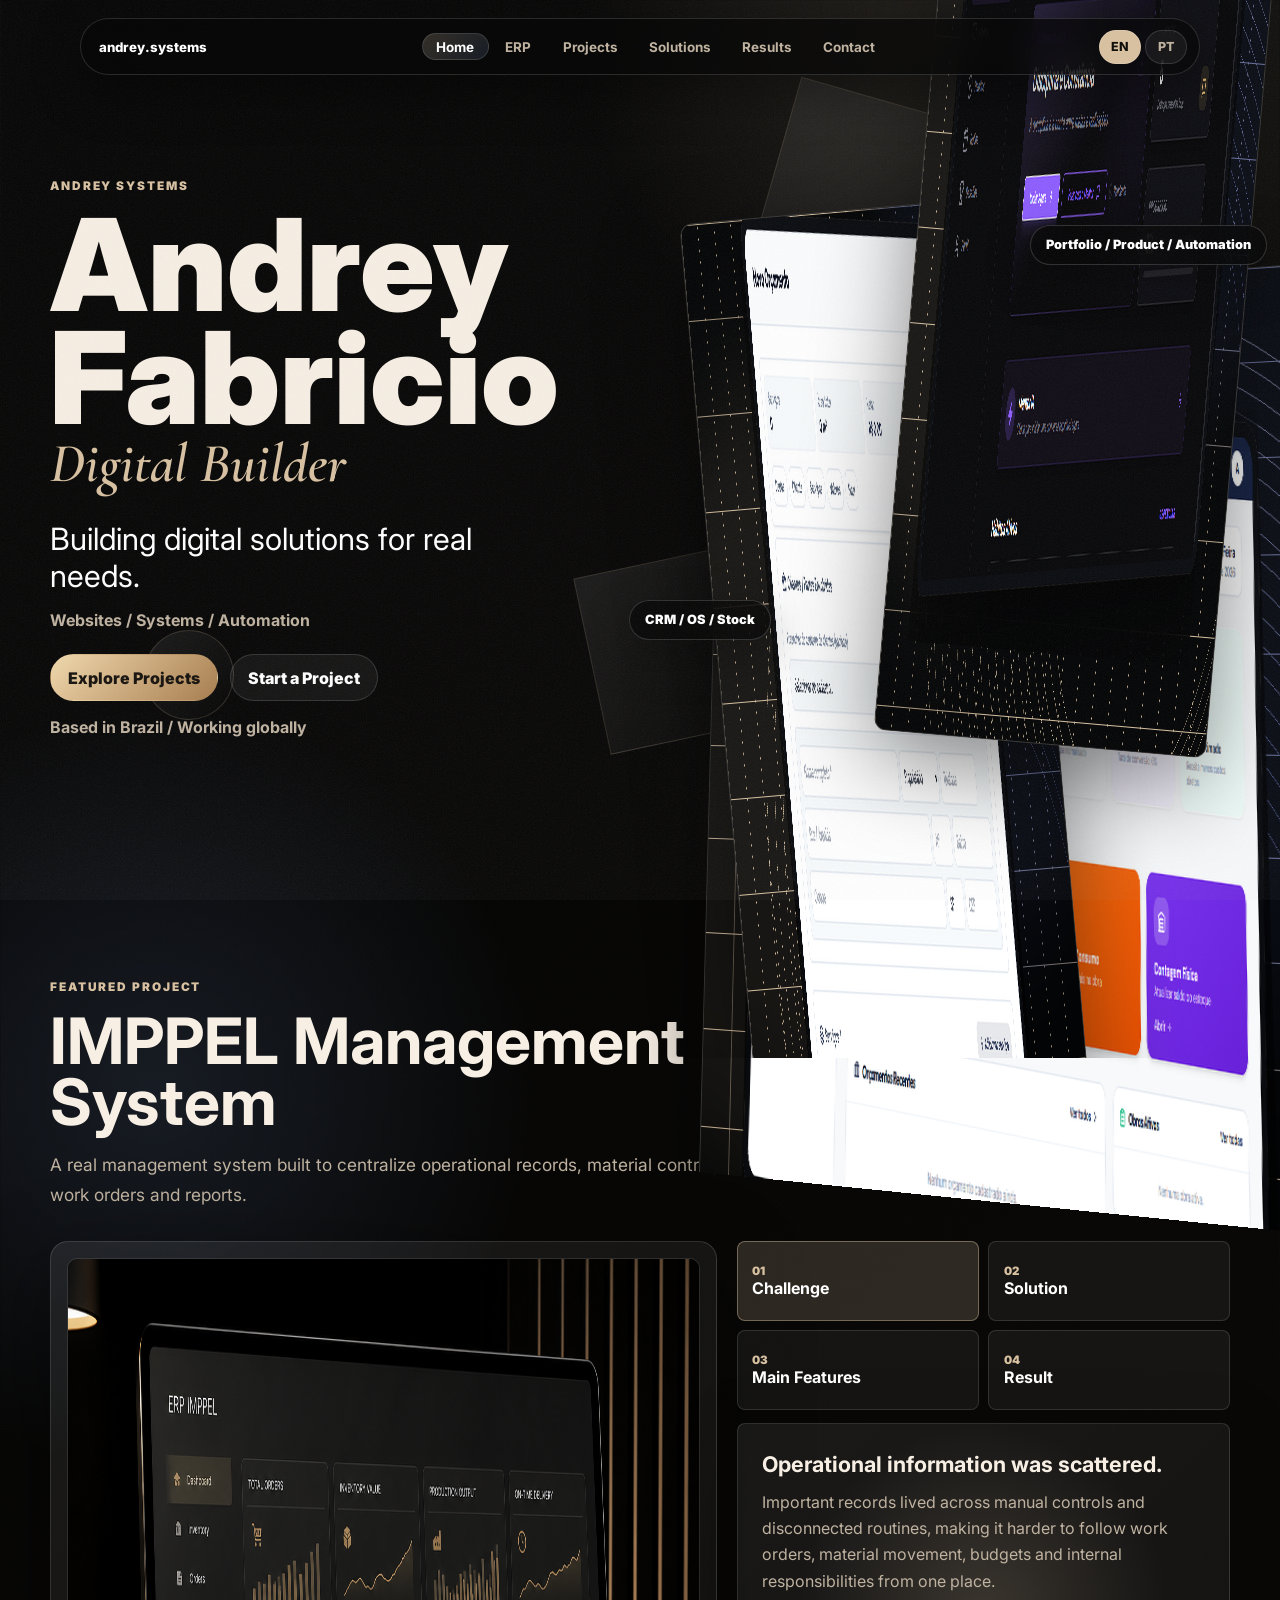
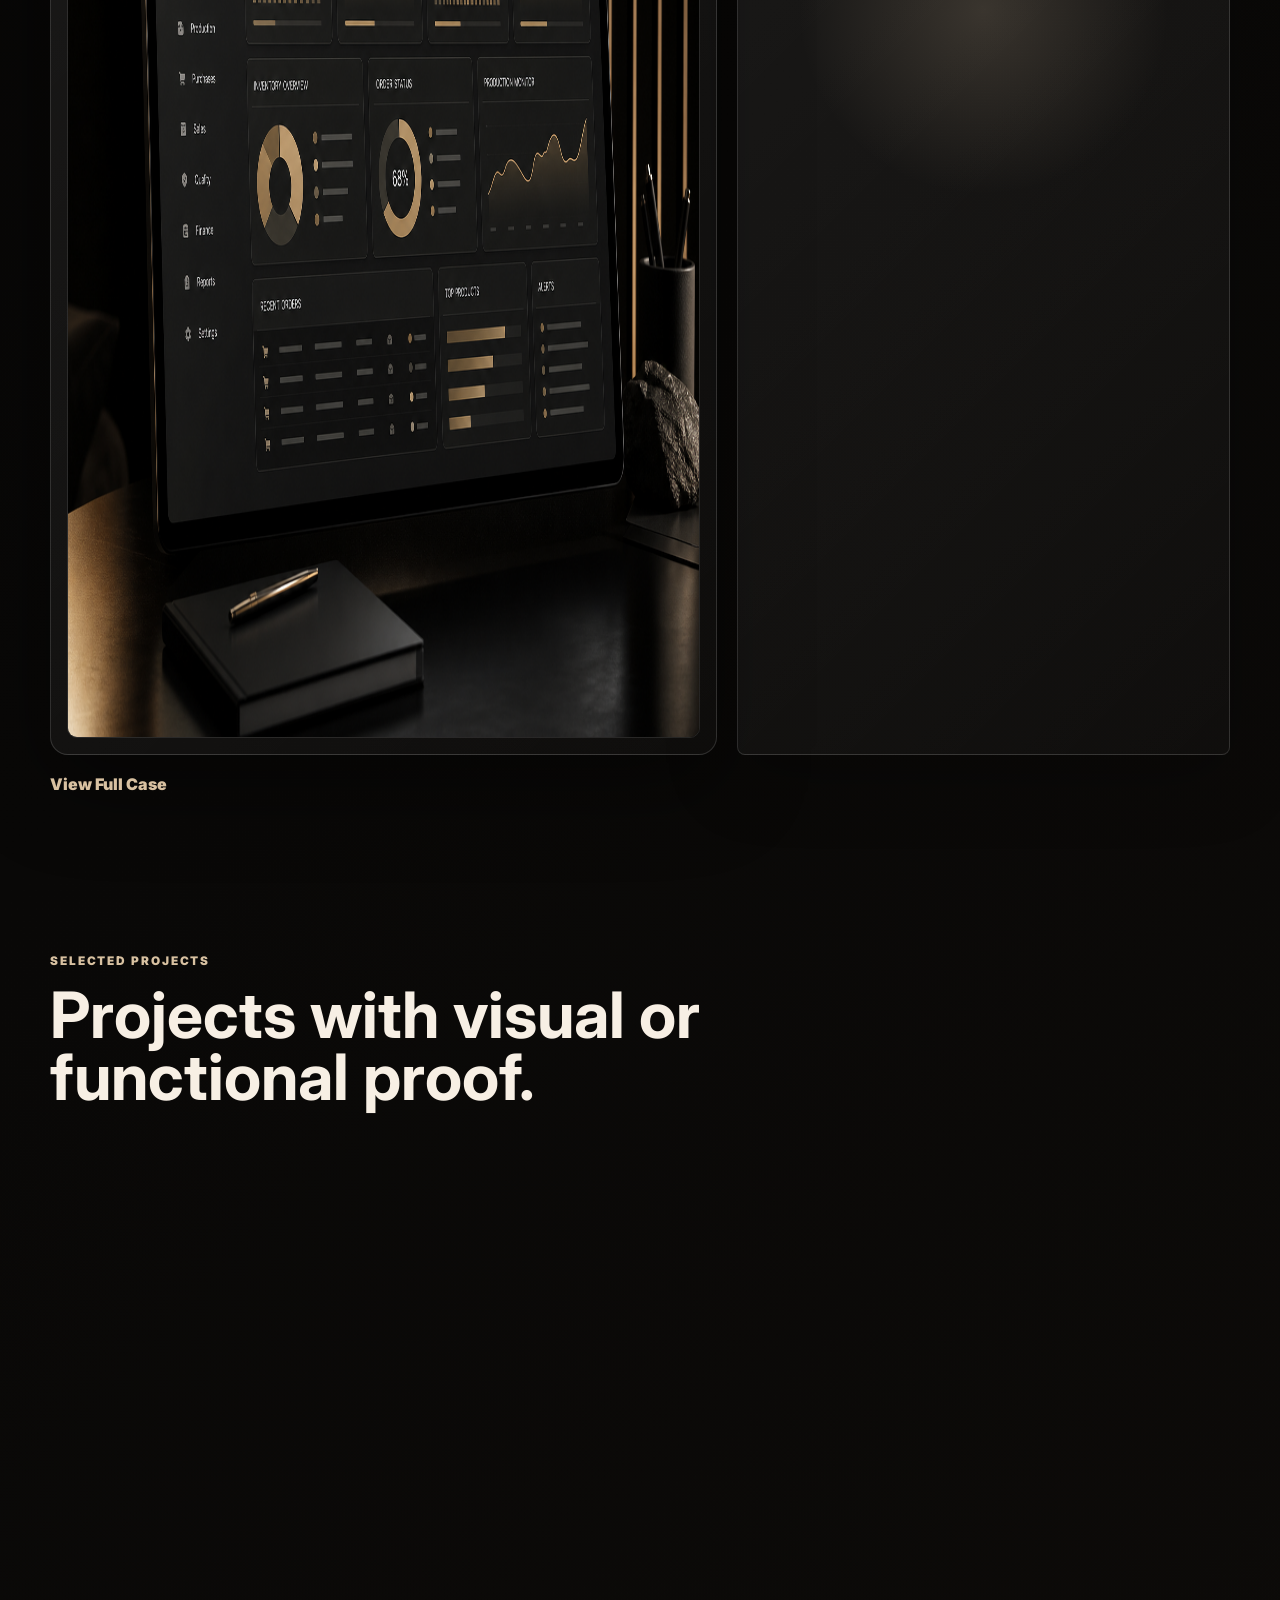
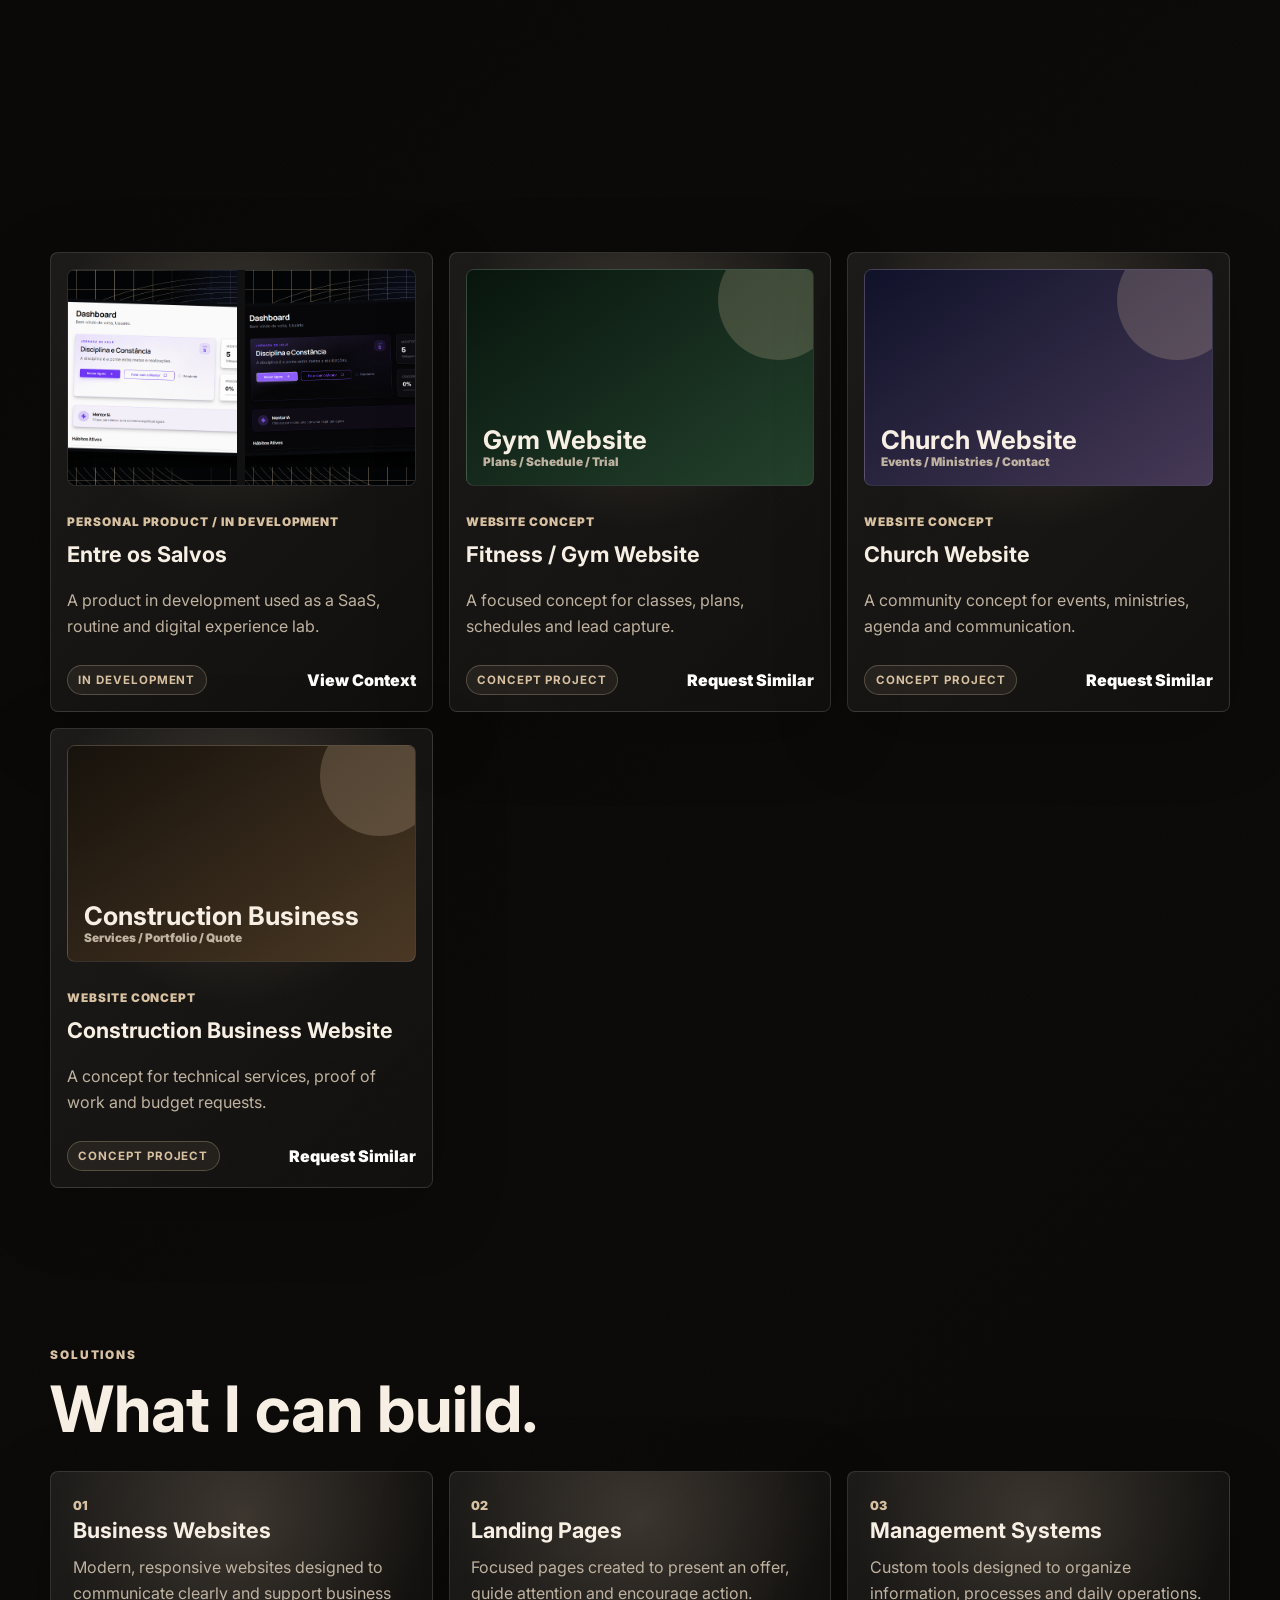
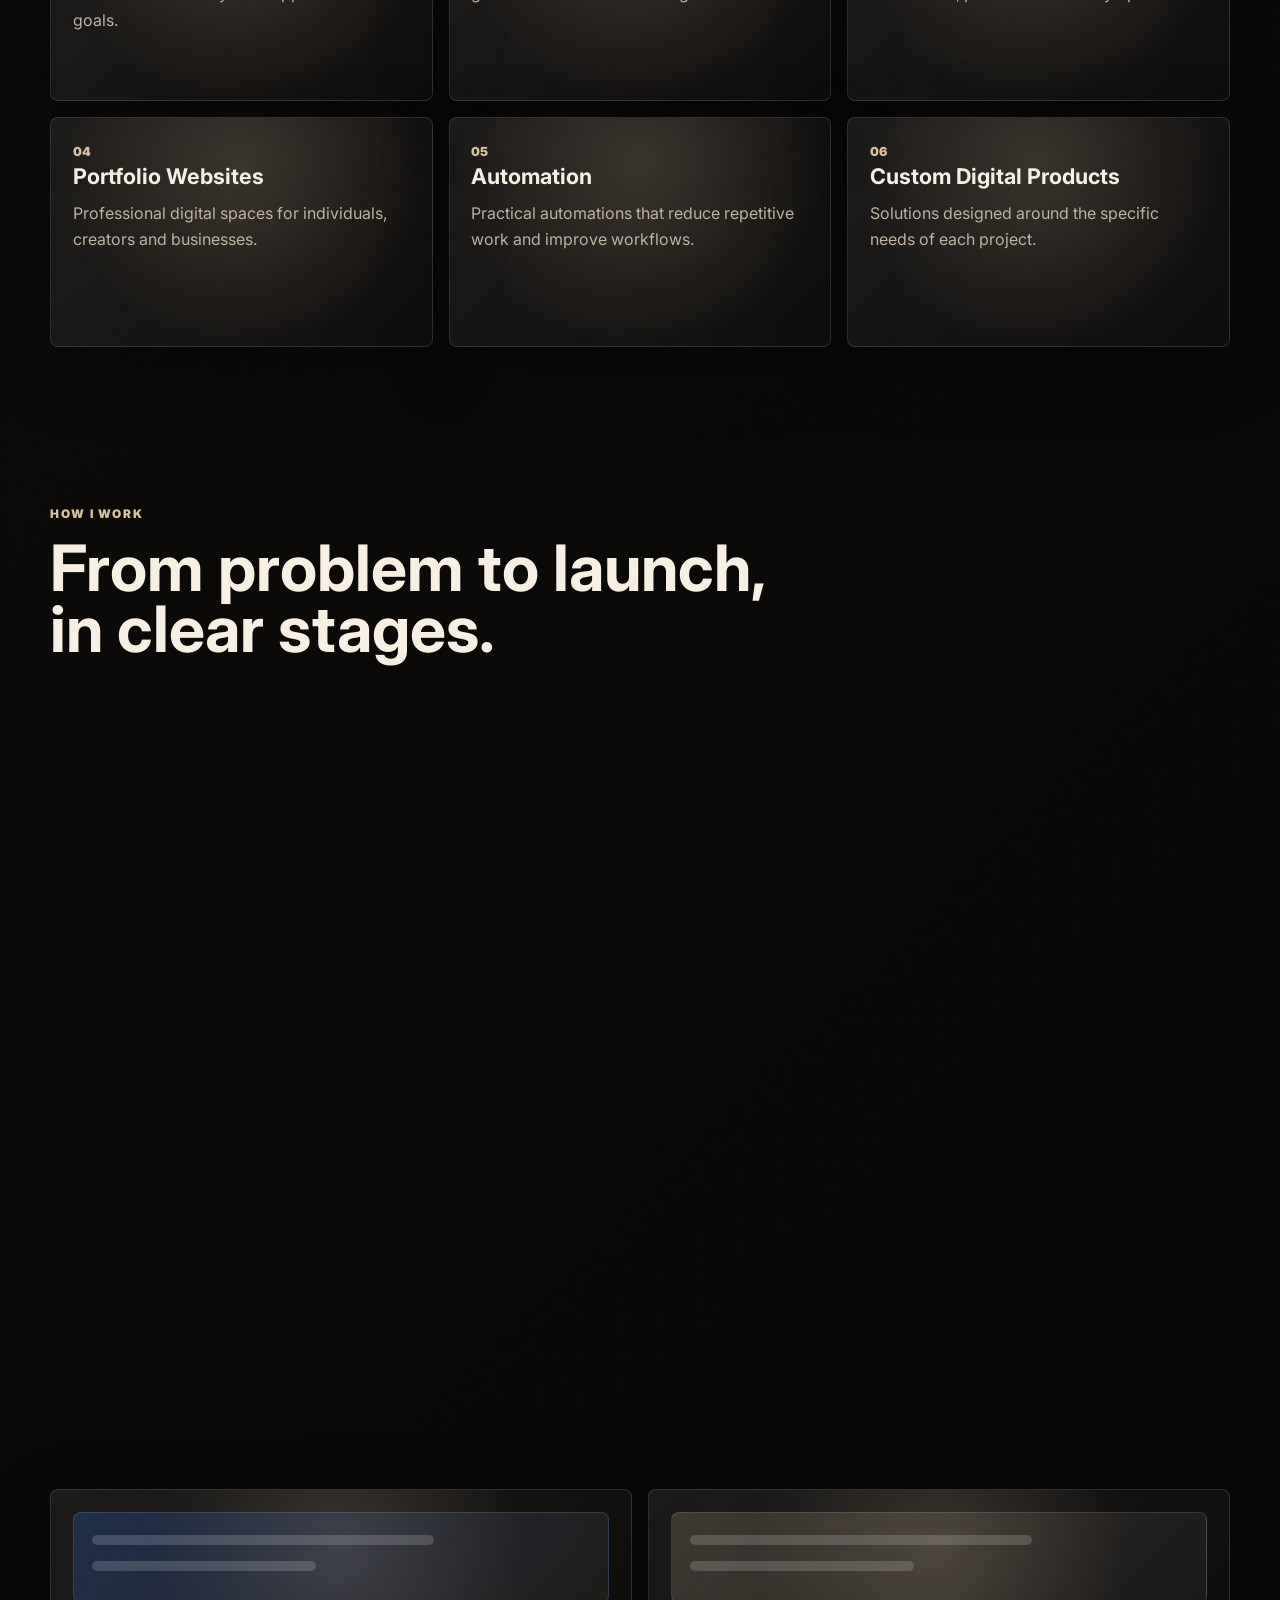
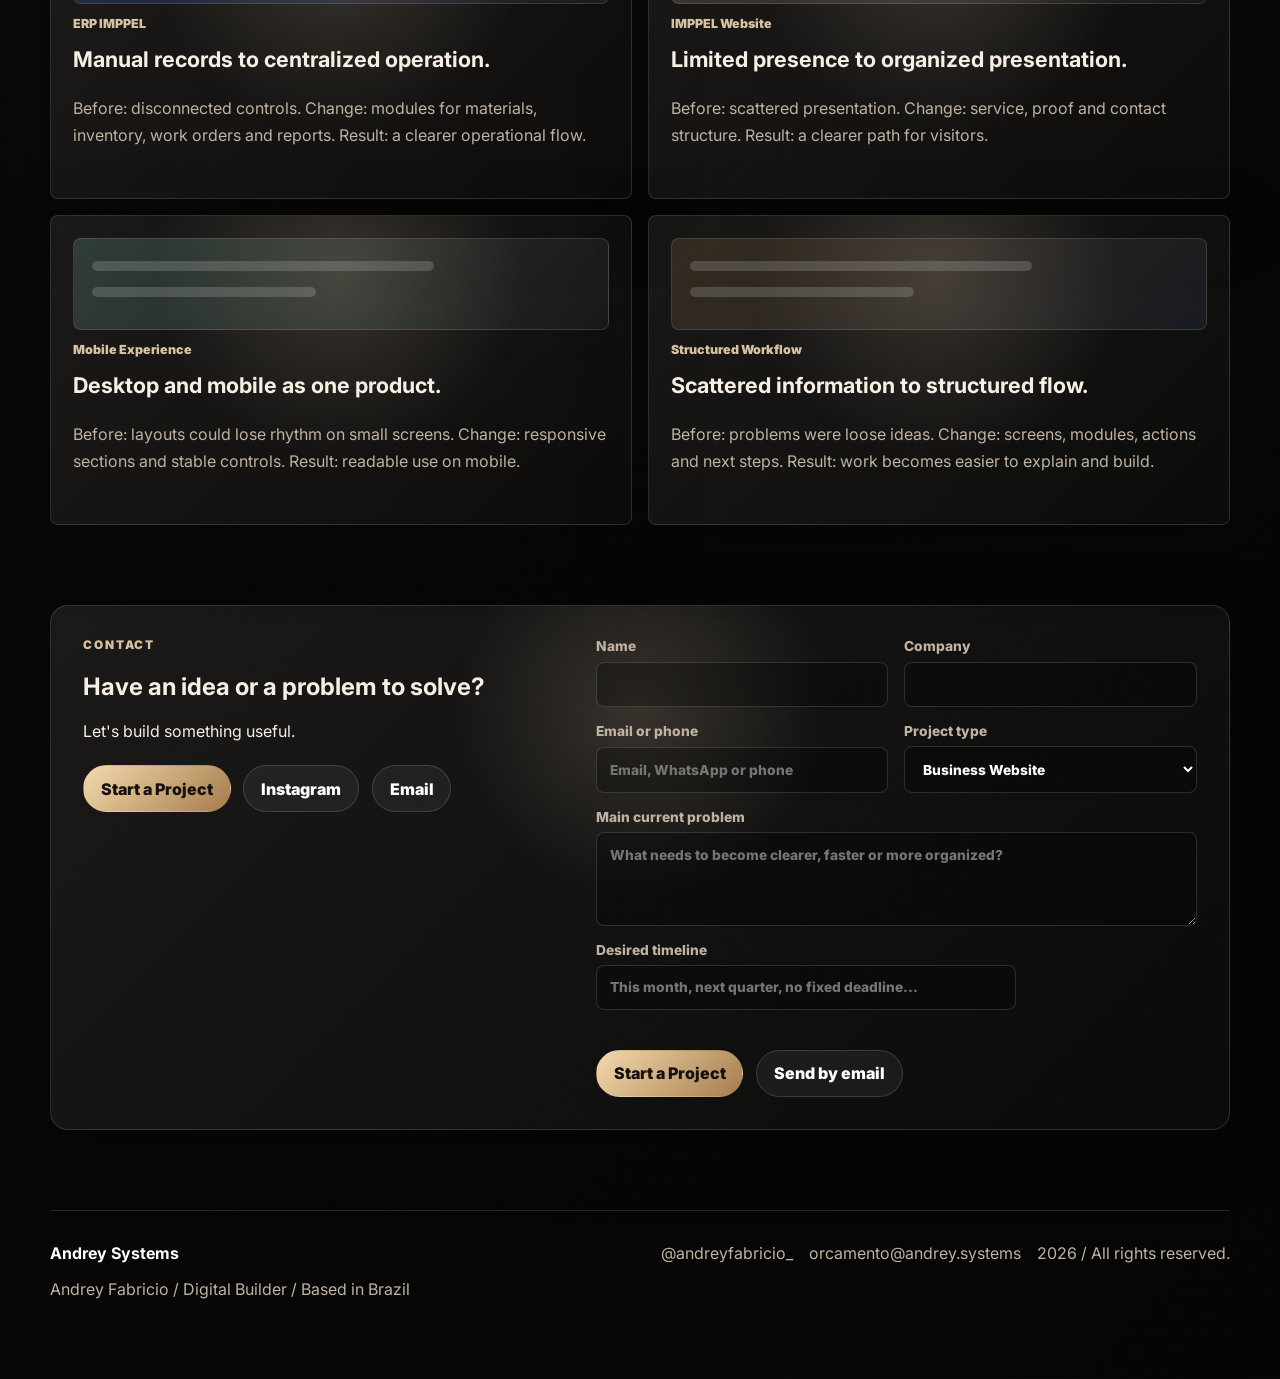
==== commit c6b1ff94: "Organize Andrey Systems site project state" ====
--- a/index.html
+++ b/index.html
@@ -28,10 +28,31 @@
 </head>
 <body class="is-loading">
 <a class="skip-link" href="#main">Skip to content</a><div class="grain" aria-hidden="true"></div>
+<!-- HEADER
+TODO:
+- Revisar navbar definitiva.
+- Manter seletor PT/EN.
+- Definir comportamento mobile final.
+-->
 <header class="site-header" data-header><a class="brand" href="#home" aria-label="Andrey Systems home">andrey.systems</a><button class="nav-toggle" type="button" aria-label="Open menu" aria-expanded="false" data-i18n-aria-label="navOpen"><span></span><span></span></button><nav class="site-nav" aria-label="Primary navigation"><a href="#home" data-nav-section="home" data-i18n="navHome">Home</a><a href="#featured" data-nav-section="featured" data-i18n="navFeatured">ERP</a><a href="#projects" data-nav-section="projects" data-i18n="navProjects">Projects</a><a href="#solutions" data-nav-section="solutions" data-i18n="navSolutions">Solutions</a><a href="#results" data-nav-section="results" data-i18n="navResults">Results</a><a href="#contact" data-nav-section="contact" data-i18n="navContact">Contact</a><span class="nav-indicator" aria-hidden="true"></span></nav><div class="header-actions"><button class="lang-button is-active" type="button" data-lang-option="en">EN</button><button class="lang-button" type="button" data-lang-option="pt">PT</button></div></header>
 <main id="main">
+<!-- HERO
+TODO:
+- Adicionar Hero definitivo.
+- Definir imagem principal, mockups, CTA, headline e animacoes finais.
+-->
 <section class="hero section-anchor" id="home" data-section-name="home"><div class="hero-bg" aria-hidden="true"><span></span><span></span><span></span></div><div class="hero-copy reveal"><p class="eyebrow">Andrey Systems</p><h1><span>Andrey Fabricio</span><em>Digital Builder</em></h1><p class="hero-statement" data-i18n="heroStatement">Building digital solutions for real needs.</p><p class="hero-specialties" data-i18n="heroSpecialties">Websites / Systems / Automation</p><div class="hero-actions"><a class="button primary" href="#projects" data-i18n="exploreProjects">Explore Projects</a><a class="button secondary" href="#contact" data-i18n="startProject">Start a Project</a></div><p class="hero-location" data-i18n="heroLocation">Based in Brazil / Working globally</p></div><div class="hero-showcase reveal" aria-label="Real project interface composition"><div class="hero-frame main"><img src="./assets/images/erp-dashboard-real.png" width="1920" height="1080" alt="ERP IMPPEL dashboard screen" fetchpriority="high" /></div><div class="hero-frame float top"><img src="./assets/images/erp-budget-real.png" width="1920" height="1080" alt="ERP IMPPEL budget screen" /></div><div class="hero-frame float bottom"><img src="./assets/images/entreossalvos-dark-real.png" width="1920" height="1080" alt="Entre os Salvos dark interface" loading="lazy" /></div><div class="interface-chip one">CRM / OS / Stock</div><div class="interface-chip two">Portfolio / Product / Automation</div></div></section>
+<!-- FEATURED PROJECT
+TODO:
+- Definir bloco definitivo do ERP IMPPEL.
+- Revisar mockup, abas, prova real, CTA e responsividade.
+-->
 <section class="featured section-anchor" id="featured" data-section-name="featured"><div class="section-heading reveal"><p class="eyebrow" data-i18n="featuredEyebrow">Featured Project</p><h2>IMPPEL Management System</h2><p data-i18n="featuredText">A real management system built to centralize operational records, material control, budgets, work orders and reports.</p></div><div class="erp-cinema"><figure class="erp-device reveal" data-scroll-device><img src="./assets/images/erp-imppel-showcase.png" width="1920" height="1080" alt="ERP IMPPEL screen composition" loading="lazy" /></figure><div class="erp-tabs reveal"><div class="tab-controls" role="tablist"><button class="tab-button is-active" type="button" role="tab" aria-selected="true" data-case-tab="challenge"><span>01</span><b data-i18n="challengeLabel">Challenge</b></button><button class="tab-button" type="button" role="tab" aria-selected="false" data-case-tab="solution"><span>02</span><b data-i18n="solutionLabel">Solution</b></button><button class="tab-button" type="button" role="tab" aria-selected="false" data-case-tab="features"><span>03</span><b data-i18n="featuresLabel">Features</b></button><button class="tab-button" type="button" role="tab" aria-selected="false" data-case-tab="result"><span>04</span><b data-i18n="resultLabel">Result</b></button></div><article class="tab-panel spotlight-surface" data-case-panel><h3>Operational information was scattered.</h3><p>Important records lived across manual controls and disconnected routines, making it harder to follow work orders, material movement, budgets and internal responsibilities from one place.</p></article></div></div><a class="text-link reveal" href="./projetos/erp-imppel/" data-i18n="viewFullCase">View Full Case</a></section>
+<!-- PROJECTS
+TODO:
+- Definir cards definitivos.
+- Revisar imagem, categoria, status, links e hover.
+-->
 <section class="projects section-anchor" id="projects" data-section-name="projects"><div class="section-heading reveal"><p class="eyebrow" data-i18n="projectsEyebrow">Selected Projects</p><h2 data-i18n="projectsTitle">Projects with visual or functional proof.</h2></div><div class="project-grid">
 <article class="project-card large spotlight-surface reveal"><figure><img src="./assets/images/erp-dashboard-real.png" width="1920" height="1080" alt="ERP IMPPEL dashboard" loading="lazy" /></figure><div class="project-content"><span data-i18n="projectErpType">Client Project / Management System</span><h3>ERP IMPPEL</h3><p data-i18n="projectErpText">A custom system for internal operations, inventory, work orders, budgets, users, permissions, reports and backup.</p><div class="project-meta"><b data-i18n="statusReal">Real project</b><a href="./projetos/erp-imppel/" data-i18n="viewProject">View Project</a></div></div></article>
 <article class="project-card spotlight-surface reveal"><div class="website-preview imppel-preview" aria-hidden="true"><div></div><strong>IMPPEL</strong><span data-i18n="previewImppelSite">Services / Projects / Contact</span><i></i></div><div class="project-content"><span data-i18n="projectImppelType">Website Project</span><h3>IMPPEL Website</h3><p data-i18n="projectImppelText">A business website direction for presenting services, credibility and contact paths with a cleaner digital presence.</p><div class="project-meta"><b data-i18n="statusDirection">Visual direction</b><a href="#contact" data-i18n="discussProject">Discuss Project</a></div></div></article>
@@ -40,18 +61,43 @@
 <article class="project-card concept spotlight-surface reveal"><div class="concept-ui church"><strong data-i18n="churchPreviewTitle">Church Website</strong><span data-i18n="churchPreviewMeta">Events / Ministries / Contact</span></div><div class="project-content"><span data-i18n="conceptType">Website Concept</span><h3 data-i18n="churchTitle">Church Website</h3><p data-i18n="churchText">A community concept for events, ministries, agenda and communication.</p><div class="project-meta"><b data-i18n="statusConcept">Concept project</b><a href="#contact" data-i18n="requestSimilar">Request Similar</a></div></div></article>
 <article class="project-card concept spotlight-surface reveal"><div class="concept-ui construction"><strong data-i18n="constructionPreviewTitle">Construction Business</strong><span data-i18n="constructionPreviewMeta">Services / Portfolio / Quote</span></div><div class="project-content"><span data-i18n="conceptType">Website Concept</span><h3 data-i18n="constructionTitle">Construction Business Website</h3><p data-i18n="constructionText">A concept for technical services, proof of work and budget requests.</p><div class="project-meta"><b data-i18n="statusConcept">Concept project</b><a href="#contact" data-i18n="requestSimilar">Request Similar</a></div></div></article>
 </div></section>
+<!-- SOLUTIONS
+TODO:
+- Definir estrutura final das solucoes.
+- Revisar quantidade de cards, copy e hierarquia visual.
+-->
 <section class="solutions section-anchor" id="solutions" data-section-name="solutions"><div class="section-heading reveal"><p class="eyebrow" data-i18n="solutionsEyebrow">Solutions</p><h2 data-i18n="solutionsTitle">What I can build.</h2></div><div class="solution-grid"><article class="spotlight-card spotlight-surface reveal"><span>01</span><h3 data-i18n="solution1Title">Business Websites</h3><p data-i18n="solution1Text">Modern, responsive websites designed to communicate clearly and support business goals.</p></article><article class="spotlight-card spotlight-surface reveal"><span>02</span><h3 data-i18n="solution2Title">Landing Pages</h3><p data-i18n="solution2Text">Focused pages created to present an offer, guide attention and encourage action.</p></article><article class="spotlight-card spotlight-surface reveal"><span>03</span><h3 data-i18n="solution3Title">Management Systems</h3><p data-i18n="solution3Text">Custom tools designed to organize information, processes and daily operations.</p></article><article class="spotlight-card spotlight-surface reveal"><span>04</span><h3 data-i18n="solution4Title">Portfolio Websites</h3><p data-i18n="solution4Text">Professional digital spaces for individuals, creators and businesses.</p></article><article class="spotlight-card spotlight-surface reveal"><span>05</span><h3 data-i18n="solution5Title">Automation</h3><p data-i18n="solution5Text">Practical automations that reduce repetitive work and improve workflows.</p></article><article class="spotlight-card spotlight-surface reveal"><span>06</span><h3 data-i18n="solution6Title">Custom Digital Products</h3><p data-i18n="solution6Text">Solutions designed around the specific needs of each project.</p></article></div></section>
+<!-- HOW I WORK
+TODO:
+- Definir interacao final.
+- Revisar etapas, controles, acessibilidade e mobile.
+-->
 <section class="work section-anchor" id="work" data-section-name="work"><div class="section-heading reveal"><p class="eyebrow" data-i18n="workEyebrow">How I Work</p><h2 data-i18n="workTitle">From problem to launch, in clear stages.</h2></div><div class="work-carousel reveal" data-work-carousel tabindex="0" aria-label="How I Work cards"><div class="display-stack" data-work-stack>
 <article class="display-card is-active" data-work-card="0"><span>01</span><h3 data-i18n="discoverTitle">Discover</h3><p data-i18n="discoverText">Understanding the business, the problem, the users, the current process and the desired outcome.</p></article>
 <article class="display-card" data-work-card="1"><span>02</span><h3 data-i18n="planTitle">Plan</h3><p data-i18n="planText">Defining scope, priorities, references, structure, risks and the simplest effective solution.</p></article>
 <article class="display-card" data-work-card="2"><span>03</span><h3 data-i18n="buildTitle">Build</h3><p data-i18n="buildText">Designing, developing and validating the project through clear and manageable stages.</p></article>
 <article class="display-card" data-work-card="3"><span>04</span><h3 data-i18n="launchTitle">Launch</h3><p data-i18n="launchText">Testing, refining, publishing and preparing the product for real use.</p></article>
 </div><div class="work-controls"><button class="work-button" type="button" data-work-prev aria-label="Previous step" data-i18n-aria-label="workPrev">Prev</button><div class="work-dots" aria-label="Card position"><button type="button" class="is-active" data-work-dot="0" aria-label="Step 1"></button><button type="button" data-work-dot="1" aria-label="Step 2"></button><button type="button" data-work-dot="2" aria-label="Step 3"></button><button type="button" data-work-dot="3" aria-label="Step 4"></button></div><button class="work-button" type="button" data-work-next aria-label="Next step" data-i18n-aria-label="workNext">Next</button></div></div></section>
+<!-- RESULTS
+TODO:
+- Definir resultados definitivos.
+- Revisar cards, evidencias, imagens e estados sem inventar metricas.
+-->
 <section class="results section-anchor" id="results" data-section-name="results"><div class="section-heading reveal"><p class="eyebrow" data-i18n="resultsEyebrow">Built Outcomes</p><h2 data-i18n="resultsTitle">Concrete changes, without invented numbers.</h2></div><div class="results-grid">
 <article class="result-card spotlight-surface reveal"><div class="result-visual erp"></div><span>ERP IMPPEL</span><h3 data-i18n="erpBeforeAfter">Manual records to centralized operation.</h3><p data-i18n="erpOutcome">Before: disconnected controls. Change: modules for materials, inventory, work orders and reports. Result: a clearer operational flow.</p></article>
 <article class="result-card spotlight-surface reveal"><div class="result-visual site"></div><span data-i18n="resultSiteLabel">IMPPEL Website</span><h3 data-i18n="siteBeforeAfter">Limited presence to organized presentation.</h3><p data-i18n="siteOutcome">Before: scattered presentation. Change: service, proof and contact structure. Result: a clearer path for visitors.</p></article>
 <article class="result-card spotlight-surface reveal"><div class="result-visual mobile"></div><span data-i18n="resultMobileLabel">Mobile Experience</span><h3 data-i18n="mobileOutcomeTitle">Desktop and mobile as one product.</h3><p data-i18n="mobileOutcome">Before: layouts could lose rhythm on small screens. Change: responsive sections and stable controls. Result: readable use on mobile.</p></article>
 <article class="result-card spotlight-surface reveal"><div class="result-visual workflow"></div><span data-i18n="resultWorkflowLabel">Structured Workflow</span><h3 data-i18n="workflowOutcomeTitle">Scattered information to structured flow.</h3><p data-i18n="workflowOutcome">Before: problems were loose ideas. Change: screens, modules, actions and next steps. Result: work becomes easier to explain and build.</p></article>
 </div></section>
+<!-- CONTACT
+TODO:
+- Definir formulario definitivo.
+- Revisar CTAs, Instagram, e-mail, mensagem pronta e validacao.
+-->
 <section class="contact section-anchor spotlight-surface" id="contact" data-section-name="contact"><div class="contact-copy reveal"><p class="eyebrow" data-i18n="contactEyebrow">Contact</p><h2 data-i18n="contactTitle">Have an idea or a problem to solve?</h2><p data-i18n="contactText">Let's build something useful.</p><div class="contact-actions"><a class="button primary" href="#quote" data-i18n="startProject">Start a Project</a><a class="button secondary" href="https://www.instagram.com/andreyfabricio_/" target="_blank" rel="noreferrer">Instagram</a><a class="button secondary" href="mailto:orcamento@andrey.systems" data-i18n="emailCta">Email</a></div></div><form class="quote-form reveal" id="quote" aria-label="Project request form"><label><span data-i18n="labelName">Name</span><input type="text" name="nome" autocomplete="name" required /></label><label><span data-i18n="labelCompany">Company</span><input type="text" name="empresa" autocomplete="organization" /></label><label><span data-i18n="labelContact">Email or phone</span><input type="text" name="contato" autocomplete="email" required data-i18n-placeholder="placeholderContact" placeholder="Email, WhatsApp or phone" /></label><label><span data-i18n="labelType">Project type</span><select name="tipo"><option data-i18n="optionBusiness">Business Website</option><option data-i18n="optionLanding">Landing Page</option><option data-i18n="optionSystem">Management System</option><option data-i18n="optionPortfolio">Portfolio Website</option><option data-i18n="optionAutomation">Automation</option><option data-i18n="optionCustom">Custom Digital Product</option></select></label><label><span data-i18n="labelProblem">Main current problem</span><textarea name="problema" rows="4" required data-i18n-placeholder="placeholderProblem" placeholder="What needs to become clearer, faster or more organized?"></textarea></label><label><span data-i18n="labelTimeline">Desired timeline</span><input type="text" name="prazo" data-i18n-placeholder="placeholderTimeline" placeholder="This month, next quarter, no fixed deadline..." /></label><div class="form-actions"><button class="button primary" type="submit" data-i18n="formInstagram">Start a Project</button><a class="button secondary" id="quoteEmailLink" href="mailto:orcamento@andrey.systems" data-i18n="formEmail">Send by email</a></div></form></section>
-</main><footer class="site-footer"><div><strong>Andrey Systems</strong><p data-i18n="footerLine">Andrey Fabricio / Digital Builder / Based in Brazil</p></div><div class="footer-links"><a href="https://www.instagram.com/andreyfabricio_/" target="_blank" rel="noreferrer">@andreyfabricio_</a><a href="mailto:orcamento@andrey.systems">orcamento@andrey.systems</a><span>2026 / <span data-i18n="rights">All rights reserved.</span></span></div></footer><script src="./script.js"></script></body></html>
+</main>
+<!-- FOOTER
+TODO:
+- Revisar dados finais de contato, links, ano e direitos reservados.
+-->
+<footer class="site-footer"><div><strong>Andrey Systems</strong><p data-i18n="footerLine">Andrey Fabricio / Digital Builder / Based in Brazil</p></div><div class="footer-links"><a href="https://www.instagram.com/andreyfabricio_/" target="_blank" rel="noreferrer">@andreyfabricio_</a><a href="mailto:orcamento@andrey.systems">orcamento@andrey.systems</a><span>2026 / <span data-i18n="rights">All rights reserved.</span></span></div></footer><script src="./script.js"></script></body></html>
--- a/styles.css
+++ b/styles.css
@@ -1,11 +1,11 @@
-:root{color-scheme:dark;--bg:#050505;--bg2:#0b0a08;--panel:rgba(255,255,255,.065);--panel-strong:rgba(255,255,255,.11);--line:rgba(255,255,255,.14);--text:#f7efe4;--muted:#bfb2a0;--soft:#8e8375;--gold:#d8c1a1;--gold2:#a77c4c;--mint:#9ce5ca;--blue:#8eb8ff;--shadow:0 28px 90px rgba(0,0,0,.48);--radius:8px;--max:1180px}*{box-sizing:border-box}html{scroll-behavior:smooth}body{margin:0;background:radial-gradient(circle at 80% 0,rgba(216,193,161,.16),transparent 28rem),radial-gradient(circle at 12% 14%,rgba(142,184,255,.12),transparent 24rem),linear-gradient(135deg,#050505,#0d0b09 55%,#050505);color:var(--text);font-family:Inter,system-ui,-apple-system,Segoe UI,sans-serif;overflow-x:hidden}body.is-loading .reveal{opacity:0;transform:translateY(18px)}a{color:inherit;text-decoration:none}img{max-width:100%;display:block}button,input,textarea,select{font:inherit}.grain{position:fixed;inset:0;pointer-events:none;z-index:30;opacity:.22;background-image:url("data:image/svg+xml,%3Csvg xmlns='http://www.w3.org/2000/svg' width='180' height='180'%3E%3Cfilter id='n'%3E%3CfeTurbulence type='fractalNoise' baseFrequency='.75' numOctaves='3'/%3E%3C/filter%3E%3Crect width='180' height='180' filter='url(%23n)' opacity='.35'/%3E%3C/svg%3E")}.skip-link{position:fixed;left:1rem;top:.8rem;z-index:99;transform:translateY(-160%);background:#fff;color:#000;padding:.7rem 1rem;border-radius:999px}.skip-link:focus{transform:translateY(0)}.site-header{position:fixed;top:18px;left:50%;transform:translateX(-50%);z-index:50;width:min(calc(100% - 28px),1120px);display:grid;grid-template-columns:auto 1fr auto;align-items:center;gap:1rem;padding:.65rem .75rem;border:1px solid rgba(255,255,255,.14);background:rgba(8,8,8,.72);backdrop-filter:blur(18px);border-radius:999px;box-shadow:0 16px 50px rgba(0,0,0,.35)}.brand{font-size:.83rem;font-weight:800;letter-spacing:0;text-transform:lowercase;color:#fff;padding:0 .35rem}.site-nav{position:relative;display:flex;justify-content:center;gap:.15rem}.site-nav a{position:relative;z-index:1;color:var(--muted);font-size:.84rem;font-weight:700;padding:.58rem .9rem;border-radius:999px;transition:color .2s}.site-nav a.is-active,.site-nav a:hover{color:#fff}.nav-indicator{position:absolute;top:4px;left:0;width:58px;height:calc(100% - 8px);border-radius:999px;background:linear-gradient(135deg,rgba(216,193,161,.22),rgba(142,184,255,.12));border:1px solid rgba(255,255,255,.12);opacity:0;transition:transform .24s ease,width .24s ease,opacity .2s}.header-actions{display:flex;gap:.25rem}.lang-button,.nav-toggle{border:1px solid rgba(255,255,255,.13);background:rgba(255,255,255,.06);color:var(--muted);border-radius:999px;cursor:pointer}.lang-button{width:42px;height:34px;font-size:.78rem;font-weight:800}.lang-button.is-active{color:#12100d;background:var(--gold)}.nav-toggle{display:none;width:44px;height:38px;align-items:center;justify-content:center;flex-direction:column;gap:5px}.nav-toggle span{width:18px;height:2px;background:#fff;border-radius:5px}.hero{position:relative;min-height:100vh;display:grid;grid-template-columns:minmax(0,.88fr) minmax(380px,1.12fr);align-items:center;gap:2rem;width:min(100% - 40px,var(--max));margin:0 auto;padding:7rem 0 5rem}.hero-bg{position:absolute;inset:0;pointer-events:none}.hero-bg span{position:absolute;border:1px solid rgba(216,193,161,.18);background:linear-gradient(135deg,rgba(255,255,255,.08),rgba(255,255,255,0));filter:blur(.1px)}.hero-bg span:nth-child(1){width:340px;height:340px;right:12%;top:13%;transform:rotate(16deg)}.hero-bg span:nth-child(2){width:180px;height:180px;right:39%;bottom:18%;transform:rotate(-12deg)}.hero-bg span:nth-child(3){width:90px;height:90px;left:8%;bottom:20%;border-radius:50%}.eyebrow{margin:0 0 1rem;color:var(--gold);text-transform:uppercase;font-size:.74rem;font-weight:900;letter-spacing:.16em}.hero h1{margin:0;line-height:.88;font-size:clamp(4.2rem,10vw,9.6rem);letter-spacing:0}.hero h1 span{display:block;font-weight:900}.hero h1 em{display:block;font-family:Cormorant Garamond,serif;font-size:.43em;color:var(--gold);font-style:italic;font-weight:600;margin-top:.1em}.hero-copy{position:relative;z-index:5}.hero-showcase{z-index:1;margin-right:-4vw}.hero-statement{font-size:clamp(1.35rem,2.4vw,2.2rem);max-width:560px;margin:2rem 0 .75rem;color:#fff}.hero-specialties,.hero-location{color:var(--muted);font-weight:700}.hero-actions,.contact-actions,.form-actions{display:flex;flex-wrap:wrap;gap:.8rem;margin-top:1.5rem}.button{display:inline-flex;align-items:center;justify-content:center;min-height:46px;padding:.78rem 1.05rem;border-radius:999px;border:1px solid rgba(255,255,255,.14);font-weight:850;transition:transform .2s ease,background .2s ease,border-color .2s ease}.button:hover{transform:translateY(-2px)}.button.primary{background:linear-gradient(135deg,#f2d9ad,#a77c4c);color:#15110d;border-color:transparent}.button.secondary{background:rgba(255,255,255,.055);color:#fff}.hero-showcase{position:relative;min-height:560px;perspective:1500px}.hero-frame{overflow:hidden;border:1px solid rgba(255,255,255,.16);background:#100f0d;box-shadow:var(--shadow);border-radius:12px}.hero-frame.main{position:absolute;right:-4%;top:15%;width:min(90%,720px);transform:rotateY(-16deg) rotateX(8deg) rotateZ(-2deg);transform-origin:center}.hero-frame.float{position:absolute;width:48%;z-index:3}.hero-frame.float.top{left:20%;top:4%;transform:rotateZ(-5deg)}.hero-frame.float.bottom{right:4%;bottom:0;transform:rotateZ(5deg)}.interface-chip{position:absolute;z-index:4;padding:.7rem .95rem;border:1px solid rgba(255,255,255,.16);background:rgba(5,5,5,.76);backdrop-filter:blur(14px);border-radius:999px;color:#fff;font-size:.8rem;font-weight:900;box-shadow:0 16px 45px rgba(0,0,0,.34)}.interface-chip.one{left:6%;bottom:19%}.interface-chip.two{right:2%;top:7%}section:not(.hero){width:min(100% - 40px,var(--max));margin:0 auto;padding:5rem 0}.section-heading{max-width:760px;margin-bottom:2rem}.section-heading h2{font-size:clamp(2.1rem,5vw,5rem);line-height:.96;letter-spacing:0;margin:.2rem 0 1rem}.section-heading p:not(.eyebrow){color:var(--muted);font-size:1.08rem;line-height:1.7}.featured{padding-top:2rem}.erp-cinema{display:grid;grid-template-columns:1.15fr .85fr;gap:1.2rem;align-items:stretch}.erp-device{margin:0;border:1px solid rgba(255,255,255,.14);background:linear-gradient(135deg,rgba(255,255,255,.08),rgba(255,255,255,.025));border-radius:18px;padding:1rem;box-shadow:var(--shadow);transform:translateY(var(--device-y,0)) rotateX(var(--device-rx,0deg)) scale(var(--device-scale,1));transition:transform .1s linear}.erp-device img{border-radius:10px;border:1px solid rgba(255,255,255,.1)}.erp-tabs{display:grid;grid-template-rows:auto 1fr;gap:.8rem}.tab-controls{display:grid;grid-template-columns:repeat(2,1fr);gap:.6rem}.tab-button{min-height:80px;text-align:left;border:1px solid rgba(255,255,255,.13);background:rgba(255,255,255,.055);color:#fff;border-radius:var(--radius);padding:.9rem;cursor:pointer}.tab-button span{display:block;color:var(--gold);font-size:.72rem;font-weight:900}.tab-button b{font-size:1rem}.tab-button.is-active{background:rgba(216,193,161,.18);border-color:rgba(216,193,161,.42)}.tab-panel{min-height:260px;padding:1.5rem;border-radius:var(--radius)}.tab-panel h3,.spotlight-card h3,.result-card h3,.display-card h3,.project-card h3{letter-spacing:0;margin:.2rem 0 .7rem;font-size:1.35rem}.tab-panel p,.spotlight-card p,.result-card p,.display-card p,.project-card p{color:var(--muted);line-height:1.65;margin:0}.spotlight-surface{position:relative;overflow:hidden;border:1px solid rgba(255,255,255,.13);background:linear-gradient(135deg,rgba(255,255,255,.075),rgba(255,255,255,.025));box-shadow:0 20px 70px rgba(0,0,0,.25)}.spotlight-surface:before{content:"";position:absolute;inset:0;background:radial-gradient(420px circle at var(--mx,50%) var(--my,20%),rgba(216,193,161,.2),transparent 44%);opacity:.9;pointer-events:none}.spotlight-surface>*{position:relative}.text-link{display:inline-flex;margin-top:1.2rem;color:var(--gold);font-weight:900}.project-grid{display:grid;grid-template-columns:repeat(3,1fr);gap:1rem}.project-card{border-radius:var(--radius);padding:1rem;min-height:430px;display:flex;flex-direction:column;justify-content:space-between;gap:1rem}.project-card.large{grid-column:span 2}.project-card figure{margin:0;border-radius:8px;overflow:hidden;border:1px solid rgba(255,255,255,.11);background:#111}.project-card span{color:var(--gold);font-size:.74rem;font-weight:900;text-transform:uppercase;letter-spacing:.08em}.project-card a{display:inline-flex;margin-top:1rem;color:#fff;font-weight:900}.dual-shot{display:grid;grid-template-columns:1fr 1fr;gap:.5rem}.website-preview,.concept-ui{min-height:210px;border-radius:8px;border:1px solid rgba(255,255,255,.13);background:linear-gradient(145deg,#10100e,#1e1a14);padding:1rem;display:flex;flex-direction:column;justify-content:flex-end;overflow:hidden}.website-preview div{height:70px;border-radius:6px;background:linear-gradient(135deg,#d8c1a1,#6f4f2b);margin-bottom:2rem}.website-preview strong,.concept-ui strong{font-size:1.6rem}.website-preview span,.concept-ui span{color:var(--muted);text-transform:none;letter-spacing:0}.website-preview i{height:46px;margin-top:1rem;border-radius:6px;background:rgba(255,255,255,.12)}.concept-ui{position:relative}.concept-ui:before{content:"";position:absolute;width:120px;height:120px;border-radius:50%;right:-25px;top:-30px;background:rgba(216,193,161,.22)}.concept-ui.gym{background:linear-gradient(145deg,#08150d,#24422d)}.concept-ui.church{background:linear-gradient(145deg,#10122a,#463956)}.concept-ui.construction{background:linear-gradient(145deg,#17120c,#4a3824)}.solution-grid,.results-grid{display:grid;grid-template-columns:repeat(3,1fr);gap:1rem}.spotlight-card,.result-card{border-radius:var(--radius);padding:1.35rem;min-height:230px}.spotlight-card span,.result-card span,.display-card span{color:var(--gold);font-size:.78rem;font-weight:900}.display-stack{position:relative;display:grid;gap:1rem;max-width:900px;margin:0 auto}.display-card{border:1px solid rgba(255,255,255,.13);background:linear-gradient(135deg,rgba(255,255,255,.08),rgba(255,255,255,.025));border-radius:var(--radius);padding:1.6rem;min-height:190px;position:sticky;top:110px;box-shadow:0 18px 60px rgba(0,0,0,.28)}.display-card:nth-child(2){margin-left:3rem}.display-card:nth-child(3){margin-left:6rem}.display-card:nth-child(4){margin-left:9rem}.contact{display:grid;grid-template-columns:.85fr 1.15fr;gap:2rem;border-radius:18px;padding:2rem!important;margin-bottom:5rem!important}.quote-form{display:grid;grid-template-columns:1fr 1fr;gap:1rem}.quote-form label{display:grid;gap:.45rem;color:var(--muted);font-weight:800;font-size:.86rem}.quote-form label:nth-child(5),.quote-message,.form-actions{grid-column:1/-1}.quote-form input,.quote-form textarea,.quote-form select{width:100%;border:1px solid rgba(255,255,255,.14);background:rgba(0,0,0,.28);color:#fff;border-radius:8px;padding:.85rem;outline:none}.quote-form textarea{resize:vertical}.quote-form input:focus,.quote-form textarea:focus,.quote-form select:focus{border-color:rgba(216,193,161,.7)}.quote-message{border:1px solid rgba(216,193,161,.25);background:rgba(216,193,161,.08);border-radius:8px;padding:1rem}.quote-message pre{white-space:pre-wrap;color:#fff;font-size:.86rem;line-height:1.45}.site-footer{width:min(100% - 40px,var(--max));margin:0 auto 2rem;padding:2rem 0;border-top:1px solid rgba(255,255,255,.13);display:flex;justify-content:space-between;gap:1rem;color:var(--muted)}.site-footer strong{color:#fff}.footer-links{display:flex;gap:1rem;flex-wrap:wrap;justify-content:flex-end}.reveal{opacity:0;transform:translateY(22px);transition:opacity .7s ease,transform .7s ease}.reveal.is-visible,body:not(.is-loading) .reveal.is-visible{opacity:1;transform:none}.case-page .hero{min-height:70vh}.case-body{display:grid;grid-template-columns:.9fr 1.1fr;gap:1rem}.case-panel{border-radius:var(--radius);padding:1.4rem}.case-list{display:grid;gap:.8rem;margin:0;padding:0;list-style:none}.case-list li{padding:1rem;border:1px solid rgba(255,255,255,.12);border-radius:8px;background:rgba(255,255,255,.04);color:var(--muted)}@media (max-width:900px){.site-header{grid-template-columns:auto auto auto}.nav-toggle{display:flex;order:3}.header-actions{order:2}.site-nav{position:absolute;left:0;right:0;top:calc(100% + 10px);display:grid;padding:.7rem;border:1px solid rgba(255,255,255,.13);background:rgba(8,8,8,.94);border-radius:18px;opacity:0;pointer-events:none;transform:translateY(-8px);transition:.2s}.site-header.is-open .site-nav{opacity:1;pointer-events:auto;transform:none}.nav-indicator{display:none}.hero{display:block;min-height:auto;padding-top:7.5rem}.hero h1{font-size:clamp(3.2rem,15vw,5.4rem)}.hero-showcase{min-height:320px;margin:2rem 0 0;overflow:hidden}.hero-frame.main{position:relative;right:auto;top:auto;width:112%;transform:rotateZ(-2deg);margin-left:3%}.hero-frame.float{display:none}.interface-chip{display:none}.erp-cinema,.contact,.case-body{grid-template-columns:1fr}.project-grid,.solution-grid,.results-grid{grid-template-columns:1fr}.project-card.large{grid-column:auto}.display-card,.display-card:nth-child(n){margin-left:0;position:relative;top:auto}.site-footer{display:grid}.footer-links{justify-content:flex-start}.quote-form{grid-template-columns:1fr}}@media (max-width:560px){.site-header{top:10px;width:calc(100% - 18px);padding:.55rem}.brand{font-size:.78rem}.lang-button{width:36px}.hero,section:not(.hero),.site-footer{width:min(100% - 24px,var(--max))}.hero-frame.main{width:112%;top:auto;right:auto;transform:rotateZ(-2deg)}.tab-controls{grid-template-columns:1fr}.contact{padding:1.1rem!important}.section-heading h2{font-size:2.45rem}.hero-copy{max-width:100%;overflow:hidden}.hero-statement{width:min(100%,330px);max-width:330px;font-size:1.18rem;line-height:1.22}.hero-actions .button,.contact-actions .button,.form-actions .button{width:100%}}@media (prefers-reduced-motion:reduce){*,*:before,*:after{scroll-behavior:auto!important;animation:none!important;transition:none!important}.display-card{position:relative;top:auto}.erp-device{transform:none!important}}
+:root{--bg:#050505;--bg2:#0b0a08;--panel:rgba(255,255,255,.065);--panel-strong:rgba(255,255,255,.11);--line:rgba(255,255,255,.14);--text:#f7efe4;--muted:#bfb2a0;--soft:#8e8375;--gold:#d8c1a1;--gold2:#a77c4c;--mint:#9ce5ca;--blue:#8eb8ff;--shadow:0 28px 90px rgba(0,0,0,.48);--radius:8px;--max:1180px}*{box-sizing:border-box}html{scroll-behavior:smooth}body{margin:0;background:radial-gradient(circle at 80% 0,rgba(216,193,161,.16),transparent 28rem),radial-gradient(circle at 12% 14%,rgba(142,184,255,.12),transparent 24rem),linear-gradient(135deg,#050505,#0d0b09 55%,#050505);color:var(--text);font-family:Inter,system-ui,-apple-system,Segoe UI,sans-serif;overflow-x:hidden}body.is-loading .reveal{opacity:0;transform:translateY(18px)}a{color:inherit;text-decoration:none}img{max-width:100%;display:block}button,input,textarea,select{font:inherit}.grain{position:fixed;inset:0;pointer-events:none;z-index:30;opacity:.22;background-image:url("data:image/svg+xml,%3Csvg xmlns='http://www.w3.org/2000/svg' width='180' height='180'%3E%3Cfilter id='n'%3E%3CfeTurbulence type='fractalNoise' baseFrequency='.75' numOctaves='3'/%3E%3C/filter%3E%3Crect width='180' height='180' filter='url(%23n)' opacity='.35'/%3E%3C/svg%3E")}.skip-link{position:fixed;left:1rem;top:.8rem;z-index:99;transform:translateY(-160%);background:#fff;color:#000;padding:.7rem 1rem;border-radius:999px}.skip-link:focus{transform:translateY(0)}.site-header{position:fixed;top:18px;left:50%;transform:translateX(-50%);z-index:50;width:min(calc(100% - 28px),1120px);display:grid;grid-template-columns:auto 1fr auto;align-items:center;gap:1rem;padding:.65rem .75rem;border:1px solid rgba(255,255,255,.14);background:rgba(8,8,8,.72);backdrop-filter:blur(18px);border-radius:999px;box-shadow:0 16px 50px rgba(0,0,0,.35)}.brand{font-size:.83rem;font-weight:800;letter-spacing:0;text-transform:lowercase;color:#fff;padding:0 .35rem}.site-nav{position:relative;display:flex;justify-content:center;gap:.15rem}.site-nav a{position:relative;z-index:1;color:var(--muted);font-size:.84rem;font-weight:700;padding:.58rem .9rem;border-radius:999px;transition:color .2s}.site-nav a.is-active,.site-nav a:hover{color:#fff}.nav-indicator{position:absolute;top:4px;left:0;width:58px;height:calc(100% - 8px);border-radius:999px;background:linear-gradient(135deg,rgba(216,193,161,.22),rgba(142,184,255,.12));border:1px solid rgba(255,255,255,.12);opacity:0;transition:transform .24s ease,width .24s ease,opacity .2s}.header-actions{display:flex;gap:.25rem}.lang-button,.nav-toggle{border:1px solid rgba(255,255,255,.13);background:rgba(255,255,255,.06);color:var(--muted);border-radius:999px;cursor:pointer}.lang-button{width:42px;height:34px;font-size:.78rem;font-weight:800}.lang-button.is-active{color:#12100d;background:var(--gold)}.nav-toggle{display:none;width:44px;height:38px;align-items:center;justify-content:center;flex-direction:column;gap:5px}.nav-toggle span{width:18px;height:2px;background:#fff;border-radius:5px}.hero{position:relative;min-height:100vh;display:grid;grid-template-columns:minmax(0,.88fr) minmax(380px,1.12fr);align-items:center;gap:2rem;width:min(100% - 40px,var(--max));margin:0 auto;padding:7rem 0 5rem}.hero-bg{position:absolute;inset:0;pointer-events:none}.hero-bg span{position:absolute;border:1px solid rgba(216,193,161,.18);background:linear-gradient(135deg,rgba(255,255,255,.08),rgba(255,255,255,0));filter:blur(.1px)}.hero-bg span:nth-child(1){width:340px;height:340px;right:12%;top:13%;transform:rotate(16deg)}.hero-bg span:nth-child(2){width:180px;height:180px;right:39%;bottom:18%;transform:rotate(-12deg)}.hero-bg span:nth-child(3){width:90px;height:90px;left:8%;bottom:20%;border-radius:50%}.eyebrow{margin:0 0 1rem;color:var(--gold);text-transform:uppercase;font-size:.74rem;font-weight:900;letter-spacing:.16em}.hero h1{margin:0;line-height:.88;font-size:clamp(4.2rem,10vw,9.6rem);letter-spacing:0}.hero h1 span{display:block;font-weight:900}.hero h1 em{display:block;font-family:Cormorant Garamond,serif;font-size:.43em;color:var(--gold);font-style:italic;font-weight:600;margin-top:.1em}.hero-copy{position:relative;z-index:5}.hero-showcase{z-index:1;margin-right:-4vw}.hero-statement{font-size:clamp(1.35rem,2.4vw,2.2rem);max-width:560px;margin:2rem 0 .75rem;color:#fff}.hero-specialties,.hero-location{color:var(--muted);font-weight:700}.hero-actions,.contact-actions,.form-actions{display:flex;flex-wrap:wrap;gap:.8rem;margin-top:1.5rem}.button{display:inline-flex;align-items:center;justify-content:center;min-height:46px;padding:.78rem 1.05rem;border-radius:999px;border:1px solid rgba(255,255,255,.14);font-weight:850;transition:transform .2s ease,background .2s ease,border-color .2s ease}.button:hover{transform:translateY(-2px)}.button.primary{background:linear-gradient(135deg,#f2d9ad,#a77c4c);color:#15110d;border-color:transparent}.button.secondary{background:rgba(255,255,255,.055);color:#fff}.hero-showcase{position:relative;min-height:560px;perspective:1500px}.hero-frame{overflow:hidden;border:1px solid rgba(255,255,255,.16);background:#100f0d;box-shadow:var(--shadow);border-radius:12px}.hero-frame.main{position:absolute;right:-4%;top:15%;width:min(90%,720px);transform:rotateY(-16deg) rotateX(8deg) rotateZ(-2deg);transform-origin:center}.hero-frame.float{position:absolute;width:48%;z-index:3}.hero-frame.float.top{left:20%;top:4%;transform:rotateZ(-5deg)}.hero-frame.float.bottom{right:4%;bottom:0;transform:rotateZ(5deg)}.interface-chip{position:absolute;z-index:4;padding:.7rem .95rem;border:1px solid rgba(255,255,255,.16);background:rgba(5,5,5,.76);backdrop-filter:blur(14px);border-radius:999px;color:#fff;font-size:.8rem;font-weight:900;box-shadow:0 16px 45px rgba(0,0,0,.34)}.interface-chip.one{left:6%;bottom:19%}.interface-chip.two{right:2%;top:7%}section:not(.hero){width:min(100% - 40px,var(--max));margin:0 auto;padding:5rem 0}.section-heading{max-width:760px;margin-bottom:2rem}.section-heading h2{font-size:clamp(2.1rem,5vw,5rem);line-height:.96;letter-spacing:0;margin:.2rem 0 1rem}.section-heading p:not(.eyebrow){color:var(--muted);font-size:1.08rem;line-height:1.7}.featured{padding-top:2rem}.erp-cinema{display:grid;grid-template-columns:1.15fr .85fr;gap:1.2rem;align-items:stretch}.erp-device{margin:0;border:1px solid rgba(255,255,255,.14);background:linear-gradient(135deg,rgba(255,255,255,.08),rgba(255,255,255,.025));border-radius:18px;padding:1rem;box-shadow:var(--shadow);transform:translateY(var(--device-y,0)) rotateX(var(--device-rx,0deg)) scale(var(--device-scale,1));transition:transform .1s linear}.erp-device img{border-radius:10px;border:1px solid rgba(255,255,255,.1)}.erp-tabs{display:grid;grid-template-rows:auto 1fr;gap:.8rem}.tab-controls{display:grid;grid-template-columns:repeat(2,1fr);gap:.6rem}.tab-button{min-height:80px;text-align:left;border:1px solid rgba(255,255,255,.13);background:rgba(255,255,255,.055);color:#fff;border-radius:var(--radius);padding:.9rem;cursor:pointer}.tab-button span{display:block;color:var(--gold);font-size:.72rem;font-weight:900}.tab-button b{font-size:1rem}.tab-button.is-active{background:rgba(216,193,161,.18);border-color:rgba(216,193,161,.42)}.tab-panel{min-height:260px;padding:1.5rem;border-radius:var(--radius)}.tab-panel h3,.spotlight-card h3,.result-card h3,.display-card h3,.project-card h3{letter-spacing:0;margin:.2rem 0 .7rem;font-size:1.35rem}.tab-panel p,.spotlight-card p,.result-card p,.display-card p,.project-card p{color:var(--muted);line-height:1.65;margin:0}.spotlight-surface{position:relative;overflow:hidden;border:1px solid rgba(255,255,255,.13);background:linear-gradient(135deg,rgba(255,255,255,.075),rgba(255,255,255,.025));box-shadow:0 20px 70px rgba(0,0,0,.25)}.spotlight-surface:before{content:"";position:absolute;inset:0;background:radial-gradient(420px circle at var(--mx,50%) var(--my,20%),rgba(216,193,161,.2),transparent 44%);opacity:.9;pointer-events:none}.spotlight-surface>*{position:relative}.text-link{display:inline-flex;margin-top:1.2rem;color:var(--gold);font-weight:900}.project-grid{display:grid;grid-template-columns:repeat(3,1fr);gap:1rem}.project-card{border-radius:var(--radius);padding:1rem;min-height:430px;display:flex;flex-direction:column;justify-content:space-between;gap:1rem}.project-card.large{grid-column:span 2}.project-card figure{margin:0;border-radius:8px;overflow:hidden;border:1px solid rgba(255,255,255,.11);background:#111}.project-card span{color:var(--gold);font-size:.74rem;font-weight:900;text-transform:uppercase;letter-spacing:.08em}.project-card a{display:inline-flex;margin-top:1rem;color:#fff;font-weight:900}.dual-shot{display:grid;grid-template-columns:1fr 1fr;gap:.5rem}.website-preview,.concept-ui{min-height:210px;border-radius:8px;border:1px solid rgba(255,255,255,.13);background:linear-gradient(145deg,#10100e,#1e1a14);padding:1rem;display:flex;flex-direction:column;justify-content:flex-end;overflow:hidden}.website-preview div{height:70px;border-radius:6px;background:linear-gradient(135deg,#d8c1a1,#6f4f2b);margin-bottom:2rem}.website-preview strong,.concept-ui strong{font-size:1.6rem}.website-preview span,.concept-ui span{color:var(--muted);text-transform:none;letter-spacing:0}.website-preview i{height:46px;margin-top:1rem;border-radius:6px;background:rgba(255,255,255,.12)}.concept-ui{position:relative}.concept-ui:before{content:"";position:absolute;width:120px;height:120px;border-radius:50%;right:-25px;top:-30px;background:rgba(216,193,161,.22)}.concept-ui.gym{background:linear-gradient(145deg,#08150d,#24422d)}.concept-ui.church{background:linear-gradient(145deg,#10122a,#463956)}.concept-ui.construction{background:linear-gradient(145deg,#17120c,#4a3824)}.solution-grid,.results-grid{display:grid;grid-template-columns:repeat(3,1fr);gap:1rem}.spotlight-card,.result-card{border-radius:var(--radius);padding:1.35rem;min-height:230px}.spotlight-card span,.result-card span,.display-card span{color:var(--gold);font-size:.78rem;font-weight:900}.display-stack{position:relative;display:grid;gap:1rem;max-width:900px;margin:0 auto}.display-card{border:1px solid rgba(255,255,255,.13);background:linear-gradient(135deg,rgba(255,255,255,.08),rgba(255,255,255,.025));border-radius:var(--radius);padding:1.6rem;min-height:190px;position:sticky;top:110px;box-shadow:0 18px 60px rgba(0,0,0,.28)}.display-card:nth-child(2){margin-left:3rem}.display-card:nth-child(3){margin-left:6rem}.display-card:nth-child(4){margin-left:9rem}.contact{display:grid;grid-template-columns:.85fr 1.15fr;gap:2rem;border-radius:18px;padding:2rem!important;margin-bottom:5rem!important}.quote-form{display:grid;grid-template-columns:1fr 1fr;gap:1rem}.quote-form label{display:grid;gap:.45rem;color:var(--muted);font-weight:800;font-size:.86rem}.quote-form label:nth-child(5),.form-actions{grid-column:1/-1}.quote-form input,.quote-form textarea,.quote-form select{width:100%;border:1px solid rgba(255,255,255,.14);background:rgba(0,0,0,.28);color:#fff;border-radius:8px;padding:.85rem;outline:none}.quote-form textarea{resize:vertical}.quote-form input:focus,.quote-form textarea:focus,.quote-form select:focus{border-color:rgba(216,193,161,.7)}.site-footer{width:min(100% - 40px,var(--max));margin:0 auto 2rem;padding:2rem 0;border-top:1px solid rgba(255,255,255,.13);display:flex;justify-content:space-between;gap:1rem;color:var(--muted)}.site-footer strong{color:#fff}.footer-links{display:flex;gap:1rem;flex-wrap:wrap;justify-content:flex-end}.reveal{opacity:0;transform:translateY(22px);transition:opacity .7s ease,transform .7s ease}.reveal.is-visible,body:not(.is-loading) .reveal.is-visible{opacity:1;transform:none}.case-page .hero{min-height:70vh}.case-body{display:grid;grid-template-columns:.9fr 1.1fr;gap:1rem}.case-panel{border-radius:var(--radius);padding:1.4rem}.case-list{display:grid;gap:.8rem;margin:0;padding:0;list-style:none}.case-list li{padding:1rem;border:1px solid rgba(255,255,255,.12);border-radius:8px;background:rgba(255,255,255,.04);color:var(--muted)}@media (max-width:900px){.site-header{grid-template-columns:auto auto auto}.nav-toggle{display:flex;order:3}.header-actions{order:2}.site-nav{position:absolute;left:0;right:0;top:calc(100% + 10px);display:grid;padding:.7rem;border:1px solid rgba(255,255,255,.13);background:rgba(8,8,8,.94);border-radius:18px;opacity:0;pointer-events:none;transform:translateY(-8px);transition:.2s}.site-header.is-open .site-nav{opacity:1;pointer-events:auto;transform:none}.nav-indicator{display:none}.hero{display:block;min-height:auto;padding-top:7.5rem}.hero h1{font-size:clamp(3.2rem,15vw,5.4rem)}.hero-showcase{min-height:320px;margin:2rem 0 0;overflow:hidden}.hero-frame.main{position:relative;right:auto;top:auto;width:112%;transform:rotateZ(-2deg);margin-left:3%}.hero-frame.float{display:none}.interface-chip{display:none}.erp-cinema,.contact,.case-body{grid-template-columns:1fr}.project-grid,.solution-grid,.results-grid{grid-template-columns:1fr}.project-card.large{grid-column:auto}.display-card,.display-card:nth-child(n){margin-left:0;position:relative;top:auto}.site-footer{display:grid}.footer-links{justify-content:flex-start}.quote-form{grid-template-columns:1fr}}@media (max-width:560px){.site-header{top:10px;width:calc(100% - 18px);padding:.55rem}.brand{font-size:.78rem}.lang-button{width:36px}.hero,section:not(.hero),.site-footer{width:min(100% - 24px,var(--max))}.hero-frame.main{width:112%;top:auto;right:auto;transform:rotateZ(-2deg)}.tab-controls{grid-template-columns:1fr}.contact{padding:1.1rem!important}.section-heading h2{font-size:2.45rem}.hero-copy{max-width:100%;overflow:hidden}.hero-statement{width:min(100%,330px);max-width:330px;font-size:1.18rem;line-height:1.22}.hero-actions .button,.contact-actions .button,.form-actions .button{width:100%}}@media (prefers-reduced-motion:reduce){*,*:before,*:after{scroll-behavior:auto!important;animation:none!important;transition:none!important}.display-card{position:relative;top:auto}.erp-device{transform:none!important}}
 
 
 /* Corrective visual audit refinements */
 .project-card{min-height:460px}.project-card figure,.website-preview,.concept-ui{aspect-ratio:16/10;min-height:0}.project-card figure img{width:100%;height:100%;object-fit:cover}.project-content{display:grid;gap:.55rem}.project-meta{display:flex;align-items:center;justify-content:space-between;gap:.75rem;margin-top:1rem}.project-meta b{display:inline-flex;align-items:center;min-height:30px;padding:.35rem .65rem;border:1px solid rgba(216,193,161,.28);border-radius:999px;color:var(--gold);font-size:.72rem;text-transform:uppercase;letter-spacing:.08em;background:rgba(216,193,161,.08)}.project-meta a{margin:0;color:#fff;font-weight:900}.website-preview{position:relative;background:radial-gradient(circle at 20% 20%,rgba(216,193,161,.22),transparent 30%),linear-gradient(145deg,#10100e,#211812)}.website-preview:before{content:"";position:absolute;inset:1rem 1rem auto;height:22px;border-radius:999px;background:rgba(255,255,255,.1)}.website-preview div{height:82px;margin-top:2.4rem}.dual-shot img{height:100%;object-fit:cover}.concept-ui strong,.website-preview strong{position:relative;z-index:1}.concept-ui span,.website-preview span{position:relative;z-index:1}
 .results-grid{grid-template-columns:repeat(2,minmax(0,1fr))}.result-card{min-height:310px;display:grid;align-content:start;gap:.75rem}.result-visual{height:92px;border-radius:8px;border:1px solid rgba(255,255,255,.12);background:linear-gradient(135deg,rgba(216,193,161,.18),rgba(142,184,255,.08));position:relative;overflow:hidden}.result-visual:before,.result-visual:after{content:"";position:absolute;border-radius:999px;background:rgba(255,255,255,.16)}.result-visual:before{width:64%;height:10px;left:18px;top:22px}.result-visual:after{width:42%;height:10px;left:18px;top:48px}.result-visual.erp{background-image:linear-gradient(135deg,rgba(54,121,255,.22),rgba(216,193,161,.08))}.result-visual.site{background-image:linear-gradient(135deg,rgba(216,193,161,.2),rgba(255,255,255,.04))}.result-visual.mobile{background-image:linear-gradient(135deg,rgba(156,229,202,.18),rgba(255,255,255,.04))}.result-visual.workflow{background-image:linear-gradient(135deg,rgba(167,124,76,.2),rgba(142,184,255,.08))}
 .work-carousel{max-width:920px;margin:0 auto}.work-carousel:focus-visible{outline:2px solid var(--gold);outline-offset:8px;border-radius:14px}.display-stack{height:330px;display:block;position:relative;max-width:760px;perspective:1200px}.display-card{position:absolute;inset:0;margin:0!important;top:auto!important;min-height:0;display:grid;align-content:center;gap:.7rem;transition:transform .35s ease,opacity .35s ease,filter .35s ease;transform:translateX(calc(var(--work-offset,0) * 18px)) translateY(calc(var(--work-offset,0) * 14px)) scale(calc(1 - (var(--work-offset,0) * .045)));opacity:calc(1 - (var(--work-offset,0) * .18));z-index:calc(10 - var(--work-offset,0));filter:blur(calc(var(--work-offset,0) * .45px));pointer-events:none}.display-card.is-active{pointer-events:auto}.display-card:nth-child(1){--work-offset:0}.display-card:nth-child(2){--work-offset:1}.display-card:nth-child(3){--work-offset:2}.display-card:nth-child(4){--work-offset:3}.display-card p{font-size:1.05rem}.work-controls{display:flex;align-items:center;justify-content:center;gap:1rem;margin-top:1.2rem}.work-button{min-width:92px;height:42px;border-radius:999px;border:1px solid rgba(255,255,255,.14);background:rgba(255,255,255,.06);color:#fff;font-weight:900;cursor:pointer}.work-dots{display:flex;gap:.45rem}.work-dots button{width:10px;height:10px;border-radius:999px;border:0;background:rgba(255,255,255,.24);cursor:pointer}.work-dots button.is-active{width:28px;background:var(--gold)}
-.contact{grid-template-columns:.8fr 1fr}.quote-form{align-self:start}.quote-message,#quoteMessage,#quoteCopyButton{display:none!important}.form-actions{align-items:center}.contact .button.secondary[href^="mailto"]{text-transform:none}
+.contact{grid-template-columns:.8fr 1fr}.quote-form{align-self:start}.form-actions{align-items:center}.contact .button.secondary[href^="mailto"]{text-transform:none}
 @media (hover:none){.spotlight-surface:before{background:radial-gradient(380px circle at 50% 0%,rgba(216,193,161,.16),transparent 48%)}}
 @media (max-width:900px){.results-grid{grid-template-columns:repeat(2,minmax(0,1fr))}.project-meta{align-items:flex-start;flex-direction:column}.display-stack{height:310px}.contact{grid-template-columns:1fr}}
 @media (max-width:620px){.results-grid{grid-template-columns:1fr}.result-card{min-height:280px}.work-controls{justify-content:space-between}.work-button{min-width:82px}.display-stack{height:360px}.display-card{padding:1.25rem}.project-card{min-height:auto}.project-meta{gap:.55rem}.hero-location{max-width:320px}}
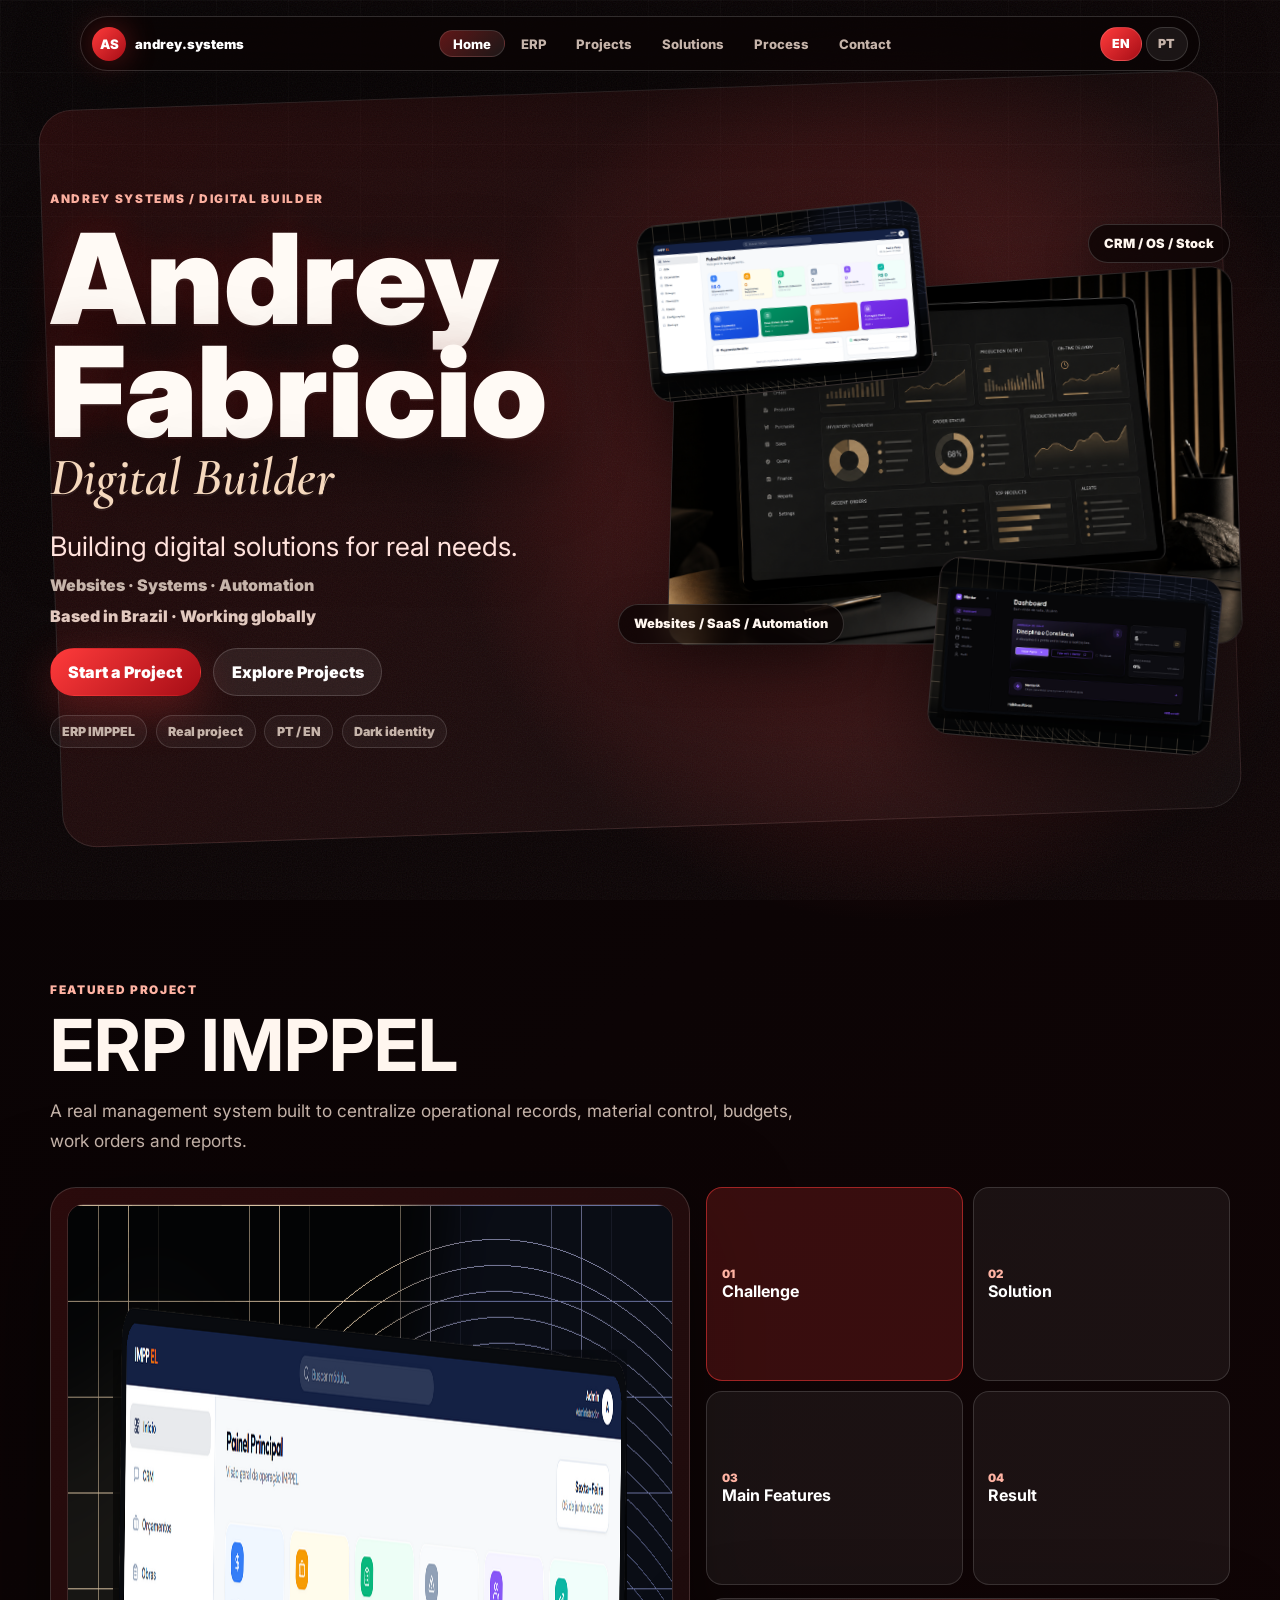
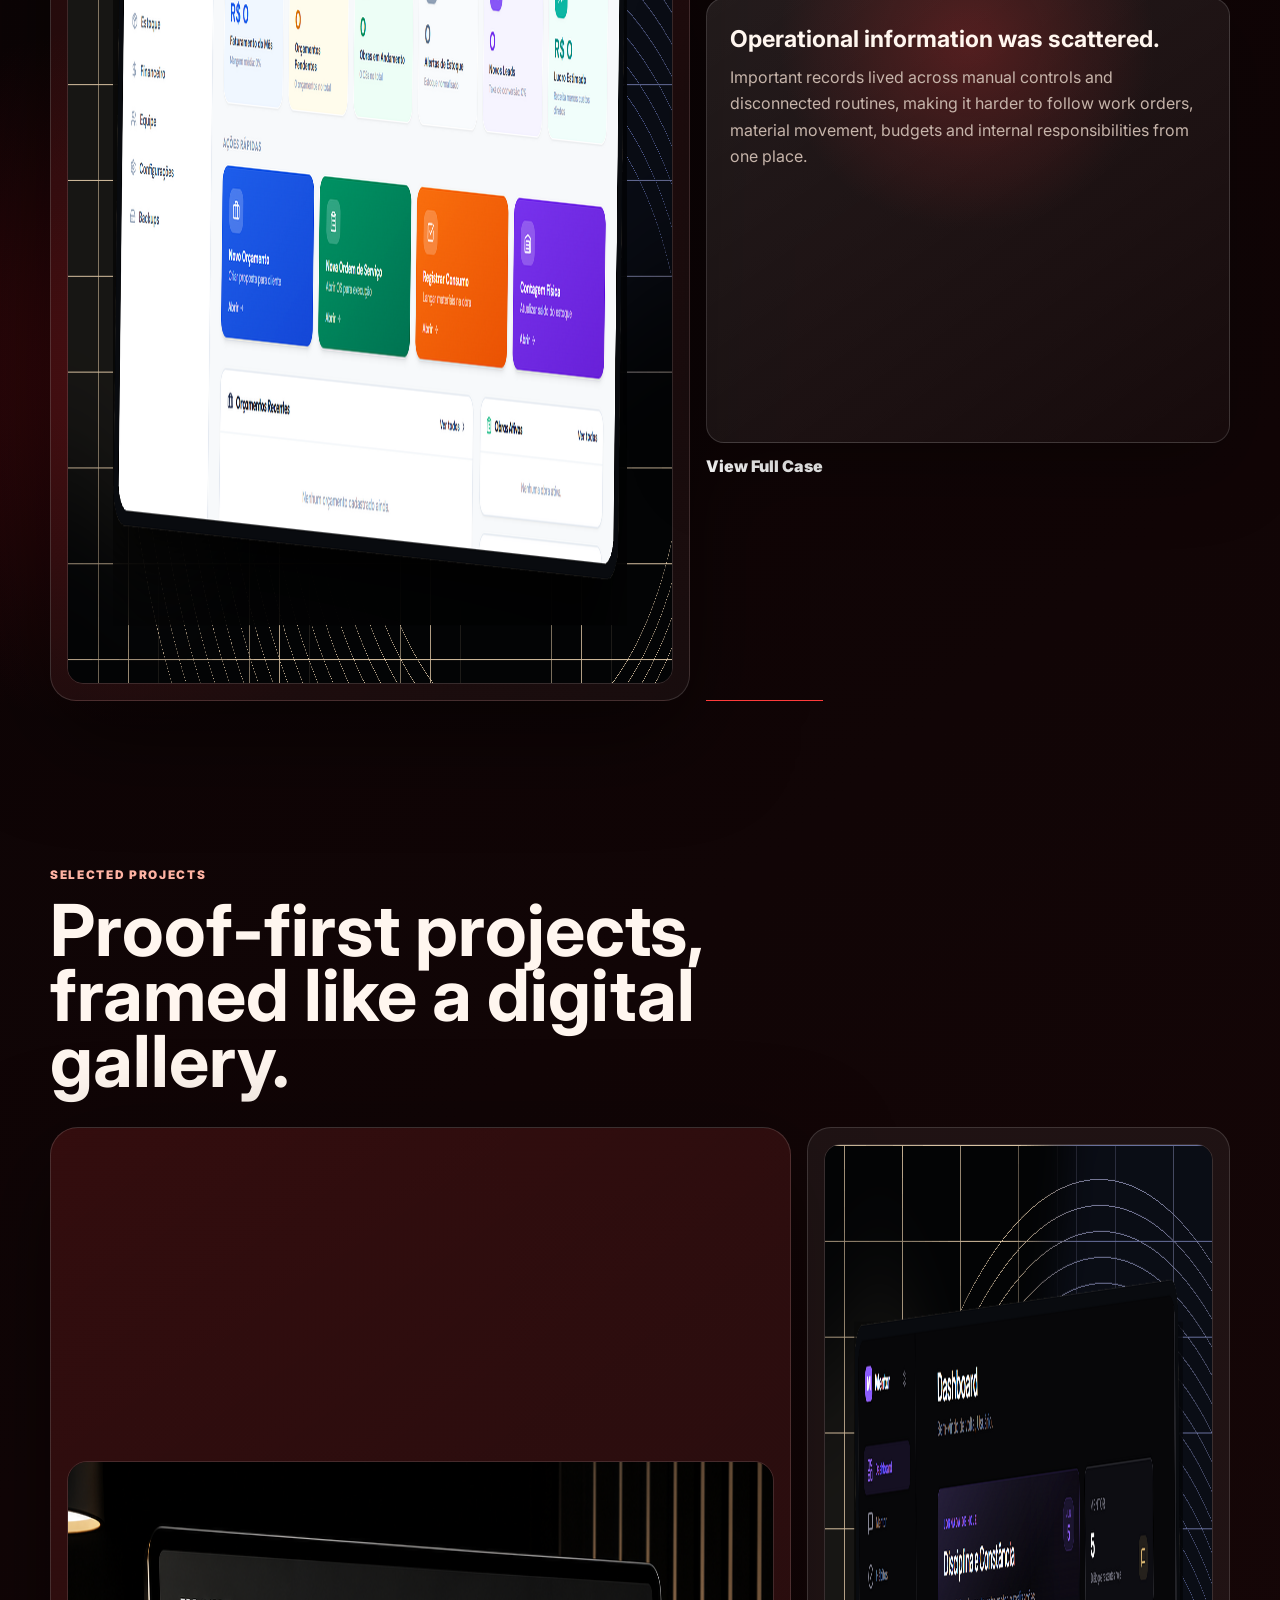
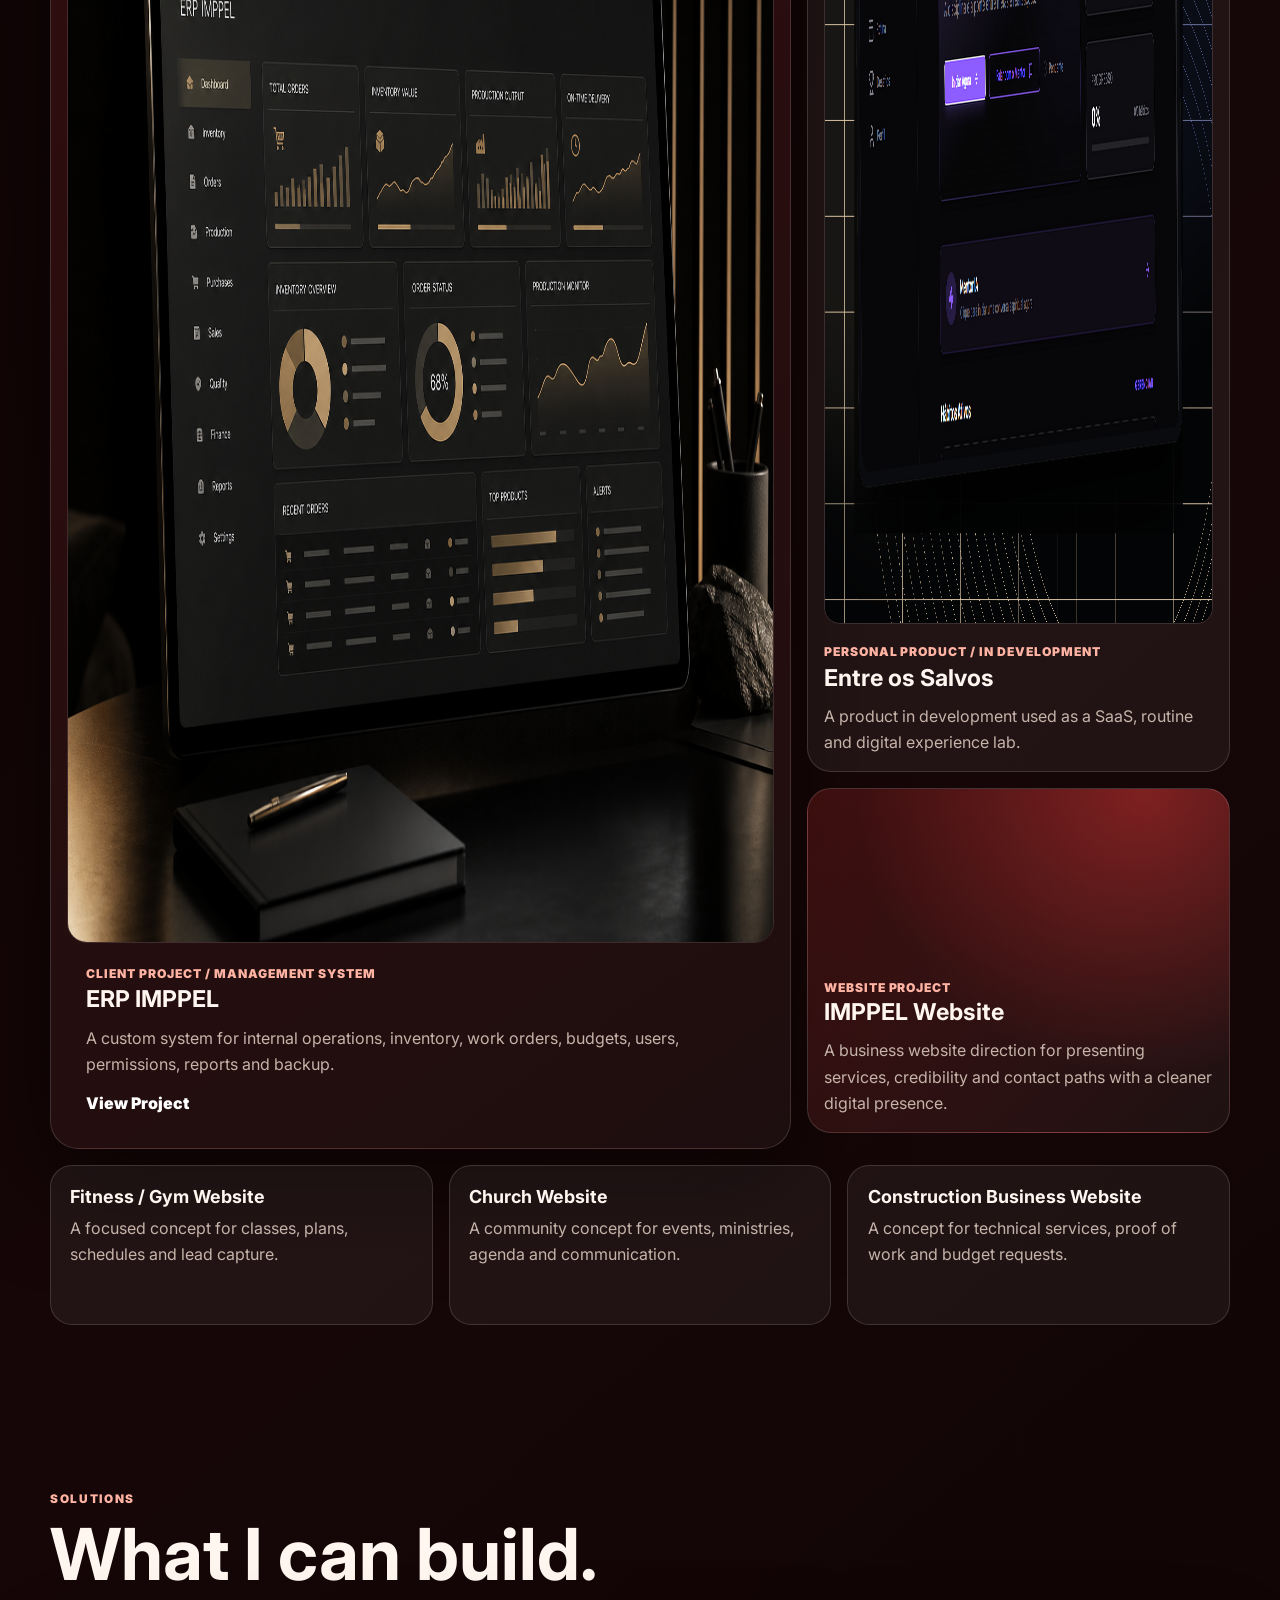
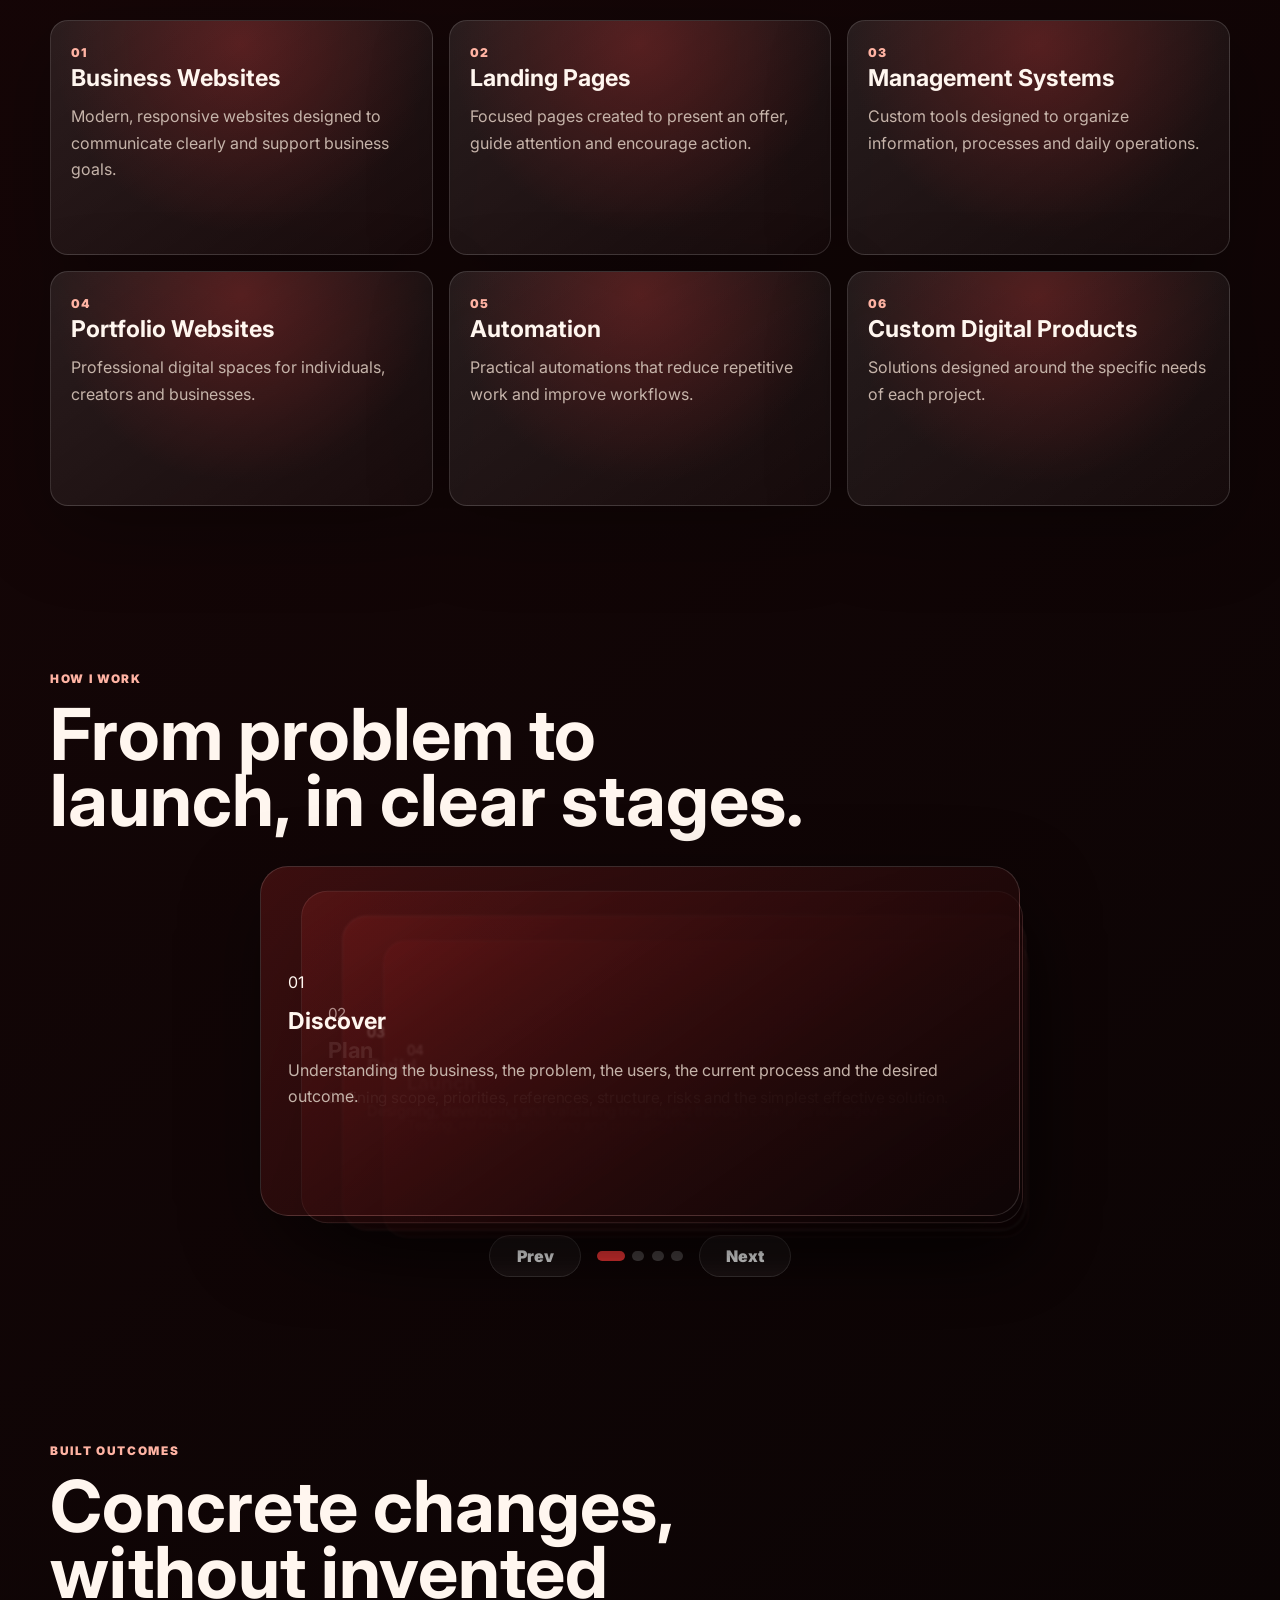
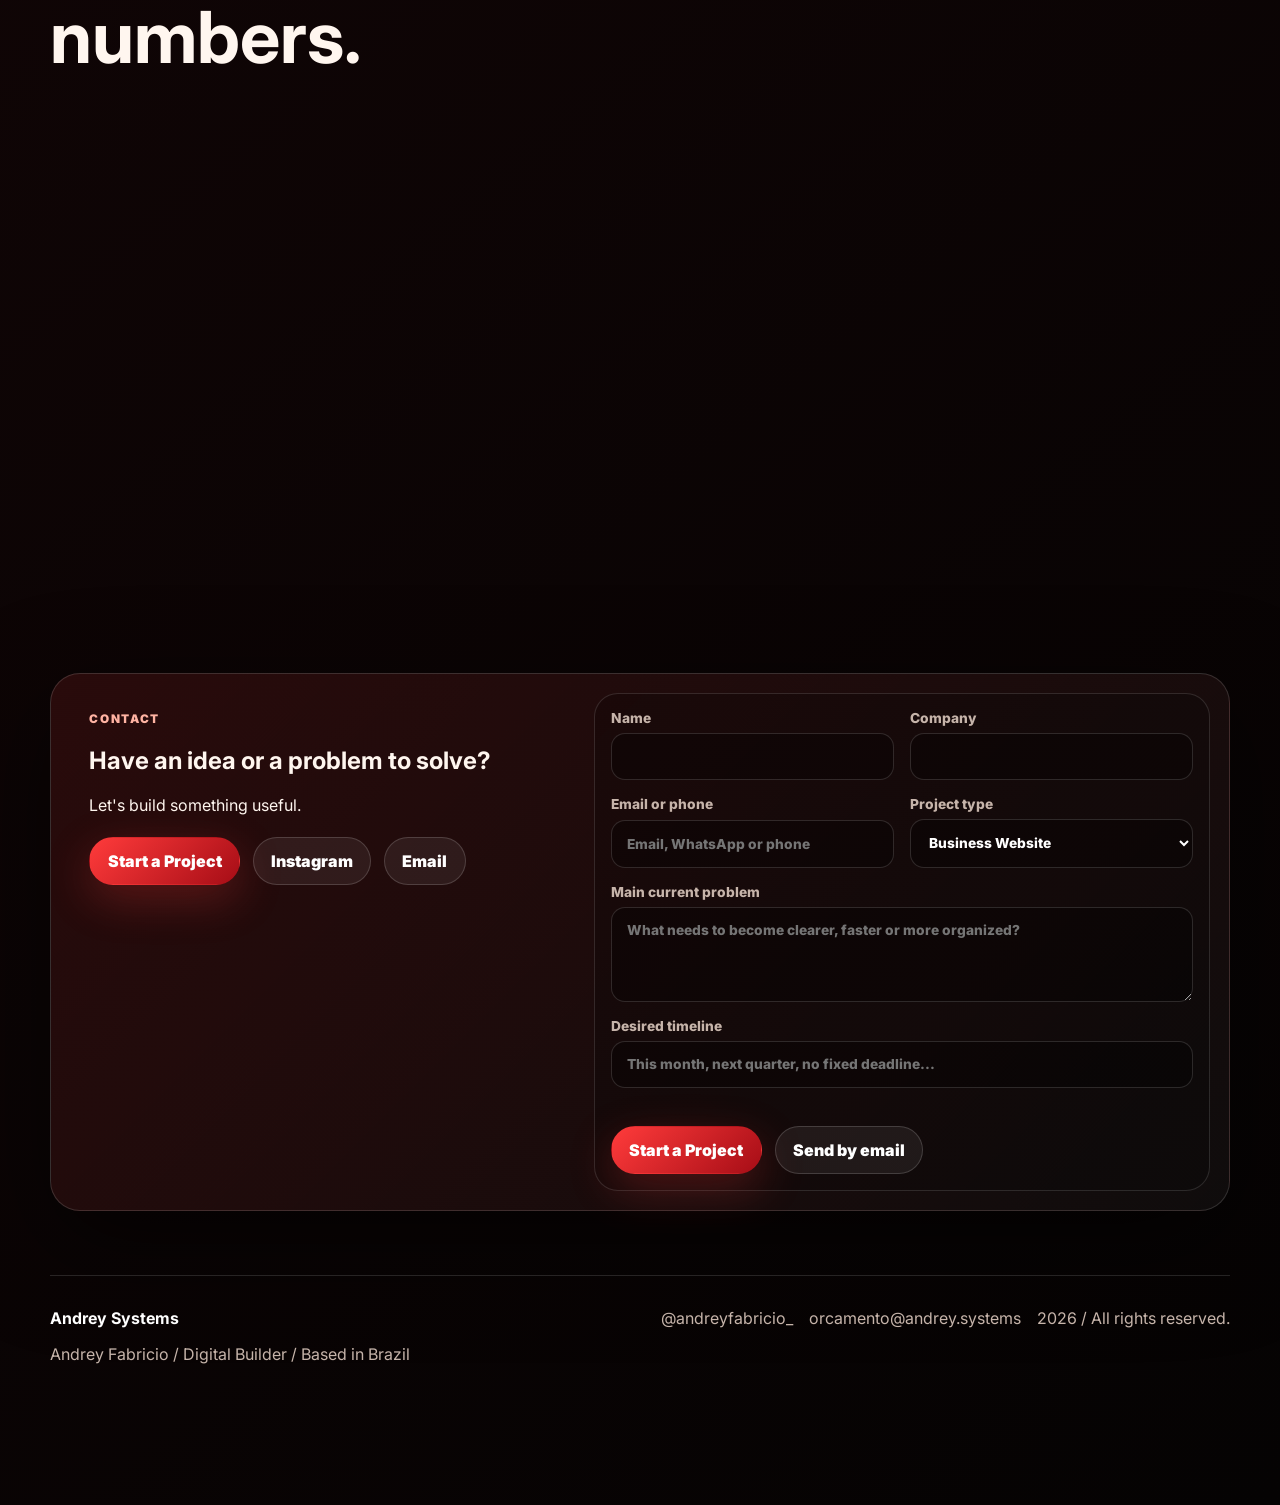
==== commit ccddd896: "feat: complete final Andrey Systems portfolio redesign" ====
--- a/index.html
+++ b/index.html
@@ -3,8 +3,8 @@
 <head>
 <meta charset="UTF-8" />
 <meta name="viewport" content="width=device-width, initial-scale=1.0" />
-<meta name="description" content="Andrey Fabricio, Digital Builder. Portfolio of websites, management systems, automations and digital products built for real needs." />
-<meta name="theme-color" content="#050505" />
+<meta name="description" content="Andrey Fabricio, Digital Builder. Websites, management systems, automation and digital products built around real business problems." />
+<meta name="theme-color" content="#070304" />
 <meta name="robots" content="index, follow" />
 <link rel="canonical" href="https://site-andrey-systems.vercel.app/" />
 <meta property="og:type" content="website" />
@@ -12,92 +12,143 @@
 <meta property="og:locale" content="en_US" />
 <meta property="og:site_name" content="Andrey Systems" />
 <meta property="og:title" content="Andrey Fabricio | Digital Builder" />
-<meta property="og:description" content="Building digital solutions for real needs: websites, systems and automation." />
+<meta property="og:description" content="A dark red portfolio for real systems, websites and digital products." />
 <meta property="og:image" content="https://site-andrey-systems.vercel.app/assets/images/erp-imppel-showcase.png" />
 <meta name="twitter:card" content="summary_large_image" />
 <meta name="twitter:title" content="Andrey Fabricio | Digital Builder" />
 <meta name="twitter:description" content="Websites, systems and automations built with visual clarity and functional execution." />
 <meta name="twitter:image" content="https://site-andrey-systems.vercel.app/assets/images/erp-imppel-showcase.png" />
 <title>Andrey Fabricio | Digital Builder</title>
-<link rel="icon" href="data:image/svg+xml,%3Csvg xmlns='http://www.w3.org/2000/svg' viewBox='0 0 64 64'%3E%3Crect width='64' height='64' fill='%23050505'/%3E%3Ctext x='32' y='38' text-anchor='middle' font-family='Arial' font-size='18' font-weight='700' fill='%23D8C1A1'%3EAS%3C/text%3E%3C/svg%3E" />
+<link rel="icon" href="data:image/svg+xml,%3Csvg xmlns='http://www.w3.org/2000/svg' viewBox='0 0 64 64'%3E%3Crect width='64' height='64' fill='%23070304'/%3E%3Ctext x='32' y='39' text-anchor='middle' font-family='Arial' font-size='18' font-weight='800' fill='%23ff3b3b'%3EAS%3C/text%3E%3C/svg%3E" />
 <link rel="preconnect" href="https://fonts.googleapis.com" />
 <link rel="preconnect" href="https://fonts.gstatic.com" crossorigin />
-<link href="https://fonts.googleapis.com/css2?family=Inter:wght@400;500;600;700;800;900&family=Cormorant+Garamond:ital,wght@0,600;1,600&display=swap" rel="stylesheet" />
+<link href="https://fonts.googleapis.com/css2?family=Cormorant+Garamond:ital,wght@0,600;1,600&family=Inter:wght@400;500;600;700;800;900&display=swap" rel="stylesheet" />
 <link rel="stylesheet" href="./styles.css" />
 <script type="application/ld+json">{"@context":"https://schema.org","@type":"Person","name":"Andrey Fabricio","jobTitle":"Digital Builder","url":"https://site-andrey-systems.vercel.app/","sameAs":["https://www.instagram.com/andreyfabricio_/"],"knowsAbout":["Websites","Management systems","Automation","Landing pages","Portfolio websites","Custom digital products"],"brand":{"@type":"Brand","name":"Andrey Systems"}}</script>
 </head>
 <body class="is-loading">
-<a class="skip-link" href="#main">Skip to content</a><div class="grain" aria-hidden="true"></div>
-<!-- HEADER
-TODO:
-- Revisar navbar definitiva.
-- Manter seletor PT/EN.
-- Definir comportamento mobile final.
--->
-<header class="site-header" data-header><a class="brand" href="#home" aria-label="Andrey Systems home">andrey.systems</a><button class="nav-toggle" type="button" aria-label="Open menu" aria-expanded="false" data-i18n-aria-label="navOpen"><span></span><span></span></button><nav class="site-nav" aria-label="Primary navigation"><a href="#home" data-nav-section="home" data-i18n="navHome">Home</a><a href="#featured" data-nav-section="featured" data-i18n="navFeatured">ERP</a><a href="#projects" data-nav-section="projects" data-i18n="navProjects">Projects</a><a href="#solutions" data-nav-section="solutions" data-i18n="navSolutions">Solutions</a><a href="#results" data-nav-section="results" data-i18n="navResults">Results</a><a href="#contact" data-nav-section="contact" data-i18n="navContact">Contact</a><span class="nav-indicator" aria-hidden="true"></span></nav><div class="header-actions"><button class="lang-button is-active" type="button" data-lang-option="en">EN</button><button class="lang-button" type="button" data-lang-option="pt">PT</button></div></header>
+<a class="skip-link" href="#main">Skip to content</a>
+<div class="red-noise" aria-hidden="true"></div>
+<header class="site-header" data-header>
+  <a class="brand" href="#home" aria-label="Andrey Systems home"><span>AS</span>andrey.systems</a>
+  <button class="nav-toggle" type="button" aria-label="Open menu" aria-expanded="false" data-i18n-aria-label="navOpen"><span></span><span></span></button>
+  <nav class="site-nav" aria-label="Primary navigation">
+    <a href="#home" data-nav-section="home" data-i18n="navHome">Home</a>
+    <a href="#featured" data-nav-section="featured" data-i18n="navFeatured">ERP</a>
+    <a href="#projects" data-nav-section="projects" data-i18n="navProjects">Projects</a>
+    <a href="#solutions" data-nav-section="solutions" data-i18n="navSolutions">Solutions</a>
+    <a href="#work" data-nav-section="work" data-i18n="navWork">Process</a>
+    <a href="#contact" data-nav-section="contact" data-i18n="navContact">Contact</a>
+    <span class="nav-indicator" aria-hidden="true"></span>
+  </nav>
+  <div class="header-actions"><button class="lang-button is-active" type="button" data-lang-option="en">EN</button><button class="lang-button" type="button" data-lang-option="pt">PT</button></div>
+</header>
 <main id="main">
-<!-- HERO
-TODO:
-- Adicionar Hero definitivo.
-- Definir imagem principal, mockups, CTA, headline e animacoes finais.
--->
-<section class="hero section-anchor" id="home" data-section-name="home"><div class="hero-bg" aria-hidden="true"><span></span><span></span><span></span></div><div class="hero-copy reveal"><p class="eyebrow">Andrey Systems</p><h1><span>Andrey Fabricio</span><em>Digital Builder</em></h1><p class="hero-statement" data-i18n="heroStatement">Building digital solutions for real needs.</p><p class="hero-specialties" data-i18n="heroSpecialties">Websites / Systems / Automation</p><div class="hero-actions"><a class="button primary" href="#projects" data-i18n="exploreProjects">Explore Projects</a><a class="button secondary" href="#contact" data-i18n="startProject">Start a Project</a></div><p class="hero-location" data-i18n="heroLocation">Based in Brazil / Working globally</p></div><div class="hero-showcase reveal" aria-label="Real project interface composition"><div class="hero-frame main"><img src="./assets/images/erp-dashboard-real.png" width="1920" height="1080" alt="ERP IMPPEL dashboard screen" fetchpriority="high" /></div><div class="hero-frame float top"><img src="./assets/images/erp-budget-real.png" width="1920" height="1080" alt="ERP IMPPEL budget screen" /></div><div class="hero-frame float bottom"><img src="./assets/images/entreossalvos-dark-real.png" width="1920" height="1080" alt="Entre os Salvos dark interface" loading="lazy" /></div><div class="interface-chip one">CRM / OS / Stock</div><div class="interface-chip two">Portfolio / Product / Automation</div></div></section>
-<!-- FEATURED PROJECT
-TODO:
-- Definir bloco definitivo do ERP IMPPEL.
-- Revisar mockup, abas, prova real, CTA e responsividade.
--->
-<section class="featured section-anchor" id="featured" data-section-name="featured"><div class="section-heading reveal"><p class="eyebrow" data-i18n="featuredEyebrow">Featured Project</p><h2>IMPPEL Management System</h2><p data-i18n="featuredText">A real management system built to centralize operational records, material control, budgets, work orders and reports.</p></div><div class="erp-cinema"><figure class="erp-device reveal" data-scroll-device><img src="./assets/images/erp-imppel-showcase.png" width="1920" height="1080" alt="ERP IMPPEL screen composition" loading="lazy" /></figure><div class="erp-tabs reveal"><div class="tab-controls" role="tablist"><button class="tab-button is-active" type="button" role="tab" aria-selected="true" data-case-tab="challenge"><span>01</span><b data-i18n="challengeLabel">Challenge</b></button><button class="tab-button" type="button" role="tab" aria-selected="false" data-case-tab="solution"><span>02</span><b data-i18n="solutionLabel">Solution</b></button><button class="tab-button" type="button" role="tab" aria-selected="false" data-case-tab="features"><span>03</span><b data-i18n="featuresLabel">Features</b></button><button class="tab-button" type="button" role="tab" aria-selected="false" data-case-tab="result"><span>04</span><b data-i18n="resultLabel">Result</b></button></div><article class="tab-panel spotlight-surface" data-case-panel><h3>Operational information was scattered.</h3><p>Important records lived across manual controls and disconnected routines, making it harder to follow work orders, material movement, budgets and internal responsibilities from one place.</p></article></div></div><a class="text-link reveal" href="./projetos/erp-imppel/" data-i18n="viewFullCase">View Full Case</a></section>
-<!-- PROJECTS
-TODO:
-- Definir cards definitivos.
-- Revisar imagem, categoria, status, links e hover.
--->
-<section class="projects section-anchor" id="projects" data-section-name="projects"><div class="section-heading reveal"><p class="eyebrow" data-i18n="projectsEyebrow">Selected Projects</p><h2 data-i18n="projectsTitle">Projects with visual or functional proof.</h2></div><div class="project-grid">
-<article class="project-card large spotlight-surface reveal"><figure><img src="./assets/images/erp-dashboard-real.png" width="1920" height="1080" alt="ERP IMPPEL dashboard" loading="lazy" /></figure><div class="project-content"><span data-i18n="projectErpType">Client Project / Management System</span><h3>ERP IMPPEL</h3><p data-i18n="projectErpText">A custom system for internal operations, inventory, work orders, budgets, users, permissions, reports and backup.</p><div class="project-meta"><b data-i18n="statusReal">Real project</b><a href="./projetos/erp-imppel/" data-i18n="viewProject">View Project</a></div></div></article>
-<article class="project-card spotlight-surface reveal"><div class="website-preview imppel-preview" aria-hidden="true"><div></div><strong>IMPPEL</strong><span data-i18n="previewImppelSite">Services / Projects / Contact</span><i></i></div><div class="project-content"><span data-i18n="projectImppelType">Website Project</span><h3>IMPPEL Website</h3><p data-i18n="projectImppelText">A business website direction for presenting services, credibility and contact paths with a cleaner digital presence.</p><div class="project-meta"><b data-i18n="statusDirection">Visual direction</b><a href="#contact" data-i18n="discussProject">Discuss Project</a></div></div></article>
-<article class="project-card spotlight-surface reveal"><figure class="dual-shot"><img src="./assets/images/entreossalvos-light-real.png" width="1920" height="1080" alt="Entre os Salvos light interface" loading="lazy" /><img src="./assets/images/entreossalvos-dark-real.png" width="1920" height="1080" alt="Entre os Salvos dark interface" loading="lazy" /></figure><div class="project-content"><span data-i18n="projectSalvosType">Personal Product / In Development</span><h3>Entre os Salvos</h3><p data-i18n="projectSalvosText">A product in development used as a SaaS, routine and digital experience lab.</p><div class="project-meta"><b data-i18n="statusDevelopment">In development</b><a href="#contact" data-i18n="viewContext">View Context</a></div></div></article>
-<article class="project-card concept spotlight-surface reveal"><div class="concept-ui gym"><strong data-i18n="gymPreviewTitle">Gym Website</strong><span data-i18n="gymPreviewMeta">Plans / Schedule / Trial</span></div><div class="project-content"><span data-i18n="conceptType">Website Concept</span><h3 data-i18n="gymTitle">Fitness / Gym Website</h3><p data-i18n="gymText">A focused concept for classes, plans, schedules and lead capture.</p><div class="project-meta"><b data-i18n="statusConcept">Concept project</b><a href="#contact" data-i18n="requestSimilar">Request Similar</a></div></div></article>
-<article class="project-card concept spotlight-surface reveal"><div class="concept-ui church"><strong data-i18n="churchPreviewTitle">Church Website</strong><span data-i18n="churchPreviewMeta">Events / Ministries / Contact</span></div><div class="project-content"><span data-i18n="conceptType">Website Concept</span><h3 data-i18n="churchTitle">Church Website</h3><p data-i18n="churchText">A community concept for events, ministries, agenda and communication.</p><div class="project-meta"><b data-i18n="statusConcept">Concept project</b><a href="#contact" data-i18n="requestSimilar">Request Similar</a></div></div></article>
-<article class="project-card concept spotlight-surface reveal"><div class="concept-ui construction"><strong data-i18n="constructionPreviewTitle">Construction Business</strong><span data-i18n="constructionPreviewMeta">Services / Portfolio / Quote</span></div><div class="project-content"><span data-i18n="conceptType">Website Concept</span><h3 data-i18n="constructionTitle">Construction Business Website</h3><p data-i18n="constructionText">A concept for technical services, proof of work and budget requests.</p><div class="project-meta"><b data-i18n="statusConcept">Concept project</b><a href="#contact" data-i18n="requestSimilar">Request Similar</a></div></div></article>
-</div></section>
-<!-- SOLUTIONS
-TODO:
-- Definir estrutura final das solucoes.
-- Revisar quantidade de cards, copy e hierarquia visual.
--->
-<section class="solutions section-anchor" id="solutions" data-section-name="solutions"><div class="section-heading reveal"><p class="eyebrow" data-i18n="solutionsEyebrow">Solutions</p><h2 data-i18n="solutionsTitle">What I can build.</h2></div><div class="solution-grid"><article class="spotlight-card spotlight-surface reveal"><span>01</span><h3 data-i18n="solution1Title">Business Websites</h3><p data-i18n="solution1Text">Modern, responsive websites designed to communicate clearly and support business goals.</p></article><article class="spotlight-card spotlight-surface reveal"><span>02</span><h3 data-i18n="solution2Title">Landing Pages</h3><p data-i18n="solution2Text">Focused pages created to present an offer, guide attention and encourage action.</p></article><article class="spotlight-card spotlight-surface reveal"><span>03</span><h3 data-i18n="solution3Title">Management Systems</h3><p data-i18n="solution3Text">Custom tools designed to organize information, processes and daily operations.</p></article><article class="spotlight-card spotlight-surface reveal"><span>04</span><h3 data-i18n="solution4Title">Portfolio Websites</h3><p data-i18n="solution4Text">Professional digital spaces for individuals, creators and businesses.</p></article><article class="spotlight-card spotlight-surface reveal"><span>05</span><h3 data-i18n="solution5Title">Automation</h3><p data-i18n="solution5Text">Practical automations that reduce repetitive work and improve workflows.</p></article><article class="spotlight-card spotlight-surface reveal"><span>06</span><h3 data-i18n="solution6Title">Custom Digital Products</h3><p data-i18n="solution6Text">Solutions designed around the specific needs of each project.</p></article></div></section>
-<!-- HOW I WORK
-TODO:
-- Definir interacao final.
-- Revisar etapas, controles, acessibilidade e mobile.
--->
-<section class="work section-anchor" id="work" data-section-name="work"><div class="section-heading reveal"><p class="eyebrow" data-i18n="workEyebrow">How I Work</p><h2 data-i18n="workTitle">From problem to launch, in clear stages.</h2></div><div class="work-carousel reveal" data-work-carousel tabindex="0" aria-label="How I Work cards"><div class="display-stack" data-work-stack>
-<article class="display-card is-active" data-work-card="0"><span>01</span><h3 data-i18n="discoverTitle">Discover</h3><p data-i18n="discoverText">Understanding the business, the problem, the users, the current process and the desired outcome.</p></article>
-<article class="display-card" data-work-card="1"><span>02</span><h3 data-i18n="planTitle">Plan</h3><p data-i18n="planText">Defining scope, priorities, references, structure, risks and the simplest effective solution.</p></article>
-<article class="display-card" data-work-card="2"><span>03</span><h3 data-i18n="buildTitle">Build</h3><p data-i18n="buildText">Designing, developing and validating the project through clear and manageable stages.</p></article>
-<article class="display-card" data-work-card="3"><span>04</span><h3 data-i18n="launchTitle">Launch</h3><p data-i18n="launchText">Testing, refining, publishing and preparing the product for real use.</p></article>
-</div><div class="work-controls"><button class="work-button" type="button" data-work-prev aria-label="Previous step" data-i18n-aria-label="workPrev">Prev</button><div class="work-dots" aria-label="Card position"><button type="button" class="is-active" data-work-dot="0" aria-label="Step 1"></button><button type="button" data-work-dot="1" aria-label="Step 2"></button><button type="button" data-work-dot="2" aria-label="Step 3"></button><button type="button" data-work-dot="3" aria-label="Step 4"></button></div><button class="work-button" type="button" data-work-next aria-label="Next step" data-i18n-aria-label="workNext">Next</button></div></div></section>
-<!-- RESULTS
-TODO:
-- Definir resultados definitivos.
-- Revisar cards, evidencias, imagens e estados sem inventar metricas.
--->
-<section class="results section-anchor" id="results" data-section-name="results"><div class="section-heading reveal"><p class="eyebrow" data-i18n="resultsEyebrow">Built Outcomes</p><h2 data-i18n="resultsTitle">Concrete changes, without invented numbers.</h2></div><div class="results-grid">
-<article class="result-card spotlight-surface reveal"><div class="result-visual erp"></div><span>ERP IMPPEL</span><h3 data-i18n="erpBeforeAfter">Manual records to centralized operation.</h3><p data-i18n="erpOutcome">Before: disconnected controls. Change: modules for materials, inventory, work orders and reports. Result: a clearer operational flow.</p></article>
-<article class="result-card spotlight-surface reveal"><div class="result-visual site"></div><span data-i18n="resultSiteLabel">IMPPEL Website</span><h3 data-i18n="siteBeforeAfter">Limited presence to organized presentation.</h3><p data-i18n="siteOutcome">Before: scattered presentation. Change: service, proof and contact structure. Result: a clearer path for visitors.</p></article>
-<article class="result-card spotlight-surface reveal"><div class="result-visual mobile"></div><span data-i18n="resultMobileLabel">Mobile Experience</span><h3 data-i18n="mobileOutcomeTitle">Desktop and mobile as one product.</h3><p data-i18n="mobileOutcome">Before: layouts could lose rhythm on small screens. Change: responsive sections and stable controls. Result: readable use on mobile.</p></article>
-<article class="result-card spotlight-surface reveal"><div class="result-visual workflow"></div><span data-i18n="resultWorkflowLabel">Structured Workflow</span><h3 data-i18n="workflowOutcomeTitle">Scattered information to structured flow.</h3><p data-i18n="workflowOutcome">Before: problems were loose ideas. Change: screens, modules, actions and next steps. Result: work becomes easier to explain and build.</p></article>
-</div></section>
-<!-- CONTACT
-TODO:
-- Definir formulario definitivo.
-- Revisar CTAs, Instagram, e-mail, mensagem pronta e validacao.
--->
-<section class="contact section-anchor spotlight-surface" id="contact" data-section-name="contact"><div class="contact-copy reveal"><p class="eyebrow" data-i18n="contactEyebrow">Contact</p><h2 data-i18n="contactTitle">Have an idea or a problem to solve?</h2><p data-i18n="contactText">Let's build something useful.</p><div class="contact-actions"><a class="button primary" href="#quote" data-i18n="startProject">Start a Project</a><a class="button secondary" href="https://www.instagram.com/andreyfabricio_/" target="_blank" rel="noreferrer">Instagram</a><a class="button secondary" href="mailto:orcamento@andrey.systems" data-i18n="emailCta">Email</a></div></div><form class="quote-form reveal" id="quote" aria-label="Project request form"><label><span data-i18n="labelName">Name</span><input type="text" name="nome" autocomplete="name" required /></label><label><span data-i18n="labelCompany">Company</span><input type="text" name="empresa" autocomplete="organization" /></label><label><span data-i18n="labelContact">Email or phone</span><input type="text" name="contato" autocomplete="email" required data-i18n-placeholder="placeholderContact" placeholder="Email, WhatsApp or phone" /></label><label><span data-i18n="labelType">Project type</span><select name="tipo"><option data-i18n="optionBusiness">Business Website</option><option data-i18n="optionLanding">Landing Page</option><option data-i18n="optionSystem">Management System</option><option data-i18n="optionPortfolio">Portfolio Website</option><option data-i18n="optionAutomation">Automation</option><option data-i18n="optionCustom">Custom Digital Product</option></select></label><label><span data-i18n="labelProblem">Main current problem</span><textarea name="problema" rows="4" required data-i18n-placeholder="placeholderProblem" placeholder="What needs to become clearer, faster or more organized?"></textarea></label><label><span data-i18n="labelTimeline">Desired timeline</span><input type="text" name="prazo" data-i18n-placeholder="placeholderTimeline" placeholder="This month, next quarter, no fixed deadline..." /></label><div class="form-actions"><button class="button primary" type="submit" data-i18n="formInstagram">Start a Project</button><a class="button secondary" id="quoteEmailLink" href="mailto:orcamento@andrey.systems" data-i18n="formEmail">Send by email</a></div></form></section>
+<section class="hero section-anchor" id="home" data-section-name="home">
+  <div class="hero-layer" aria-hidden="true"></div>
+  <div class="hero-copy reveal">
+    <p class="eyebrow">Andrey Systems / Digital Builder</p>
+    <h1><span data-i18n="heroTitleA">Andrey Fabricio</span><em data-i18n="heroTitleB">Digital Builder</em></h1>
+    <p class="hero-statement" data-i18n="heroStatement">Building digital solutions for real needs.</p>
+    <p class="hero-specialties" data-i18n="heroSpecialties">Websites · Systems · Automation</p>
+    <p class="hero-location" data-i18n="heroLocation">Based in Brazil · Working globally</p>
+    <div class="hero-actions"><a class="button primary" href="#contact" data-i18n="startProject">Start a Project</a><a class="button secondary" href="#projects" data-i18n="exploreProjects">Explore Projects</a></div>
+    <div class="hero-trust">
+      <span>ERP IMPPEL</span><span data-i18n="trustReal">Real project</span><span>PT / EN</span><span data-i18n="trustDark">Dark identity</span>
+    </div>
+  </div>
+  <div class="hero-showcase reveal" aria-label="Real project interface composition">
+    <figure class="hero-frame main"><img src="./assets/images/erp-imppel-showcase.png" width="1920" height="1080" alt="ERP IMPPEL screen composition" fetchpriority="high" /></figure>
+    <figure class="hero-frame side one"><img src="./assets/images/erp-dashboard-real.png" width="1920" height="1080" alt="ERP IMPPEL dashboard" /></figure>
+    <figure class="hero-frame side two"><img src="./assets/images/entreossalvos-dark-real.png" width="1920" height="1080" alt="Entre os Salvos interface" loading="lazy" /></figure>
+    <div class="orbit-card top">CRM / OS / Stock</div>
+    <div class="orbit-card bottom">Websites / SaaS / Automation</div>
+  </div>
+</section>
+
+<section class="featured section-anchor" id="featured" data-section-name="featured">
+  <div class="section-heading reveal"><p class="eyebrow" data-i18n="featuredEyebrow">Featured Project</p><h2>ERP IMPPEL</h2><p data-i18n="featuredText">A real management system built to centralize operational records, material control, budgets, work orders and reports.</p></div>
+  <div class="case-stage">
+    <figure class="case-screen reveal" data-scroll-device><img src="./assets/images/erp-dashboard-real.png" width="1920" height="1080" alt="ERP IMPPEL dashboard screen" loading="lazy" /></figure>
+    <div class="case-tabs reveal">
+      <div class="tab-controls" role="tablist">
+        <button class="tab-button is-active" type="button" role="tab" aria-selected="true" data-case-tab="challenge"><span>01</span><b data-i18n="challengeLabel">Challenge</b></button>
+        <button class="tab-button" type="button" role="tab" aria-selected="false" data-case-tab="solution"><span>02</span><b data-i18n="solutionLabel">Solution</b></button>
+        <button class="tab-button" type="button" role="tab" aria-selected="false" data-case-tab="features"><span>03</span><b data-i18n="featuresLabel">Main Features</b></button>
+        <button class="tab-button" type="button" role="tab" aria-selected="false" data-case-tab="result"><span>04</span><b data-i18n="resultLabel">Result</b></button>
+      </div>
+      <article class="tab-panel glass-panel" data-case-panel><h3>Operational information was scattered.</h3><p>Important records lived across manual controls and disconnected routines.</p></article>
+      <a class="text-link" href="./projetos/erp-imppel/" data-i18n="viewFullCase">View Full Case</a>
+    </div>
+  </div>
+</section>
+
+<section class="projects section-anchor" id="projects" data-section-name="projects">
+  <div class="section-heading reveal"><p class="eyebrow" data-i18n="projectsEyebrow">Selected Projects</p><h2 data-i18n="projectsTitle">Proof-first projects, framed like a digital gallery.</h2></div>
+  <div class="project-wall">
+    <article class="project-feature reveal"><figure><img src="./assets/images/erp-imppel-showcase.png" width="1920" height="1080" alt="ERP IMPPEL showcase" loading="lazy" /></figure><div><span data-i18n="projectErpType">Client Project / Management System</span><h3>ERP IMPPEL</h3><p data-i18n="projectErpText">A custom system for internal operations, inventory, work orders, budgets, users, permissions, reports and backup.</p><a href="./projetos/erp-imppel/" data-i18n="viewProject">View Project</a></div></article>
+    <div class="project-column">
+      <article class="project-mini reveal"><img src="./assets/images/entreossalvos-dark-real.png" width="1920" height="1080" alt="Entre os Salvos dark interface" loading="lazy" /><span data-i18n="projectSalvosType">Personal Product / In Development</span><h3>Entre os Salvos</h3><p data-i18n="projectSalvosText">A product in development used as a SaaS, routine and digital experience lab.</p></article>
+      <article class="project-mini red-card reveal"><span data-i18n="projectImppelType">Website Project</span><h3>IMPPEL Website</h3><p data-i18n="projectImppelText">A business website direction for presenting services, credibility and contact paths with a cleaner digital presence.</p></article>
+    </div>
+    <div class="concept-strip reveal">
+      <article><b data-i18n="gymTitle">Fitness / Gym Website</b><span data-i18n="gymText">A focused concept for classes, plans, schedules and lead capture.</span></article>
+      <article><b data-i18n="churchTitle">Church Website</b><span data-i18n="churchText">A community concept for events, ministries, agenda and communication.</span></article>
+      <article><b data-i18n="constructionTitle">Construction Business Website</b><span data-i18n="constructionText">A concept for technical services, proof of work and budget requests.</span></article>
+    </div>
+  </div>
+</section>
+
+<section class="solutions section-anchor" id="solutions" data-section-name="solutions">
+  <div class="section-heading reveal"><p class="eyebrow" data-i18n="solutionsEyebrow">Solutions</p><h2 data-i18n="solutionsTitle">What I can build.</h2></div>
+  <div class="solution-grid">
+    <article class="glass-panel reveal"><span>01</span><h3 data-i18n="solution1Title">Business Websites</h3><p data-i18n="solution1Text">Modern, responsive websites designed to communicate clearly and support business goals.</p></article>
+    <article class="glass-panel reveal"><span>02</span><h3 data-i18n="solution2Title">Landing Pages</h3><p data-i18n="solution2Text">Focused pages created to present an offer, guide attention and encourage action.</p></article>
+    <article class="glass-panel reveal"><span>03</span><h3 data-i18n="solution3Title">Management Systems</h3><p data-i18n="solution3Text">Custom tools designed to organize information, processes and daily operations.</p></article>
+    <article class="glass-panel reveal"><span>04</span><h3 data-i18n="solution4Title">Portfolio Websites</h3><p data-i18n="solution4Text">Professional digital spaces for individuals, creators and businesses.</p></article>
+    <article class="glass-panel reveal"><span>05</span><h3 data-i18n="solution5Title">Automation</h3><p data-i18n="solution5Text">Practical automations that reduce repetitive work and improve workflows.</p></article>
+    <article class="glass-panel reveal"><span>06</span><h3 data-i18n="solution6Title">Custom Digital Products</h3><p data-i18n="solution6Text">Solutions designed around the specific needs of each project.</p></article>
+  </div>
+</section>
+
+<section class="work section-anchor" id="work" data-section-name="work">
+  <div class="section-heading reveal"><p class="eyebrow" data-i18n="workEyebrow">How I Work</p><h2 data-i18n="workTitle">From problem to launch, in clear stages.</h2></div>
+  <div class="work-carousel reveal" data-work-carousel tabindex="0" aria-label="How I Work cards">
+    <div class="display-stack" data-work-stack>
+      <article class="display-card is-active" data-work-card="0"><span>01</span><h3 data-i18n="discoverTitle">Discover</h3><p data-i18n="discoverText">Understanding the business, the problem, the users, the current process and the desired outcome.</p></article>
+      <article class="display-card" data-work-card="1"><span>02</span><h3 data-i18n="planTitle">Plan</h3><p data-i18n="planText">Defining scope, priorities, references, structure, risks and the simplest effective solution.</p></article>
+      <article class="display-card" data-work-card="2"><span>03</span><h3 data-i18n="buildTitle">Build</h3><p data-i18n="buildText">Designing, developing and validating the project through clear and manageable stages.</p></article>
+      <article class="display-card" data-work-card="3"><span>04</span><h3 data-i18n="launchTitle">Launch</h3><p data-i18n="launchText">Testing, refining, publishing and preparing the product for real use.</p></article>
+    </div>
+    <div class="work-controls"><button class="work-button" type="button" data-work-prev aria-label="Previous step" data-i18n-aria-label="workPrev">Prev</button><div class="work-dots" aria-label="Card position"><button type="button" class="is-active" data-work-dot="0" aria-label="Step 1"></button><button type="button" data-work-dot="1" aria-label="Step 2"></button><button type="button" data-work-dot="2" aria-label="Step 3"></button><button type="button" data-work-dot="3" aria-label="Step 4"></button></div><button class="work-button" type="button" data-work-next aria-label="Next step" data-i18n-aria-label="workNext">Next</button></div>
+  </div>
+</section>
+
+<section class="results section-anchor" id="results" data-section-name="results">
+  <div class="section-heading reveal"><p class="eyebrow" data-i18n="resultsEyebrow">Built Outcomes</p><h2 data-i18n="resultsTitle">Concrete changes, without invented numbers.</h2></div>
+  <div class="results-grid">
+    <article class="result-card glass-panel reveal"><span>ERP IMPPEL</span><h3 data-i18n="erpBeforeAfter">Manual records to centralized operation.</h3><p data-i18n="erpOutcome">Before: disconnected controls. Change: modules for materials, inventory, work orders and reports. Result: a clearer operational flow.</p></article>
+    <article class="result-card glass-panel reveal"><span data-i18n="resultSiteLabel">IMPPEL Website</span><h3 data-i18n="siteBeforeAfter">Limited presence to organized presentation.</h3><p data-i18n="siteOutcome">Before: scattered presentation. Change: service, proof and contact structure. Result: a clearer path for visitors.</p></article>
+    <article class="result-card glass-panel reveal"><span data-i18n="resultMobileLabel">Mobile Experience</span><h3 data-i18n="mobileOutcomeTitle">Desktop and mobile as one product.</h3><p data-i18n="mobileOutcome">Before: layouts could lose rhythm on small screens. Change: responsive sections and stable controls. Result: readable use on mobile.</p></article>
+    <article class="result-card glass-panel reveal"><span data-i18n="resultWorkflowLabel">Structured Workflow</span><h3 data-i18n="workflowOutcomeTitle">Scattered information to structured flow.</h3><p data-i18n="workflowOutcome">Before: problems were loose ideas. Change: screens, modules, actions and next steps. Result: work becomes easier to explain and build.</p></article>
+  </div>
+</section>
+
+<section class="contact section-anchor" id="contact" data-section-name="contact">
+  <div class="contact-copy reveal"><p class="eyebrow" data-i18n="contactEyebrow">Contact</p><h2 data-i18n="contactTitle">Have an idea or a problem to solve?</h2><p data-i18n="contactText">Let's build something useful.</p><div class="contact-actions"><a class="button primary" href="#quote" data-i18n="startProject">Start a Project</a><a class="button secondary" href="https://www.instagram.com/andreyfabricio_/" target="_blank" rel="noreferrer">Instagram</a><a class="button secondary" href="mailto:orcamento@andrey.systems" data-i18n="emailCta">Email</a></div></div>
+  <form class="quote-form reveal" id="quote" aria-label="Project request form">
+    <label><span data-i18n="labelName">Name</span><input type="text" name="nome" autocomplete="name" required /></label>
+    <label><span data-i18n="labelCompany">Company</span><input type="text" name="empresa" autocomplete="organization" /></label>
+    <label><span data-i18n="labelContact">Email or phone</span><input type="text" name="contato" autocomplete="email" required data-i18n-placeholder="placeholderContact" placeholder="Email, WhatsApp or phone" /></label>
+    <label><span data-i18n="labelType">Project type</span><select name="tipo"><option data-i18n="optionBusiness">Business Website</option><option data-i18n="optionLanding">Landing Page</option><option data-i18n="optionSystem">Management System</option><option data-i18n="optionPortfolio">Portfolio Website</option><option data-i18n="optionAutomation">Automation</option><option data-i18n="optionCustom">Custom Digital Product</option></select></label>
+    <label><span data-i18n="labelProblem">Main current problem</span><textarea name="problema" rows="4" required data-i18n-placeholder="placeholderProblem" placeholder="What needs to become clearer, faster or more organized?"></textarea></label>
+    <label><span data-i18n="labelTimeline">Desired timeline</span><input type="text" name="prazo" data-i18n-placeholder="placeholderTimeline" placeholder="This month, next quarter, no fixed deadline..." /></label>
+    <div class="form-actions"><button class="button primary" type="submit" data-i18n="formInstagram">Start a Project</button><a class="button secondary" id="quoteEmailLink" href="mailto:orcamento@andrey.systems" data-i18n="formEmail">Send by email</a></div>
+  </form>
+</section>
 </main>
-<!-- FOOTER
-TODO:
-- Revisar dados finais de contato, links, ano e direitos reservados.
--->
-<footer class="site-footer"><div><strong>Andrey Systems</strong><p data-i18n="footerLine">Andrey Fabricio / Digital Builder / Based in Brazil</p></div><div class="footer-links"><a href="https://www.instagram.com/andreyfabricio_/" target="_blank" rel="noreferrer">@andreyfabricio_</a><a href="mailto:orcamento@andrey.systems">orcamento@andrey.systems</a><span>2026 / <span data-i18n="rights">All rights reserved.</span></span></div></footer><script src="./script.js"></script></body></html>
+<nav class="bottom-menu" aria-label="Mobile quick navigation"><a href="#home" data-i18n="navHome">Home</a><a href="#projects" data-i18n="navProjects">Projects</a><a href="#work" data-i18n="navWork">Process</a><a href="#contact" data-i18n="navContact">Contact</a></nav>
+<footer class="site-footer"><div><strong>Andrey Systems</strong><p data-i18n="footerLine">Andrey Fabricio / Digital Builder / Based in Brazil</p></div><div class="footer-links"><a href="https://www.instagram.com/andreyfabricio_/" target="_blank" rel="noreferrer">@andreyfabricio_</a><a href="mailto:orcamento@andrey.systems">orcamento@andrey.systems</a><span>2026 / <span data-i18n="rights">All rights reserved.</span></span></div></footer>
+<script src="./script.js"></script>
+</body>
+</html>
--- a/styles.css
+++ b/styles.css
@@ -1,19 +1 @@
-:root{--bg:#050505;--bg2:#0b0a08;--panel:rgba(255,255,255,.065);--panel-strong:rgba(255,255,255,.11);--line:rgba(255,255,255,.14);--text:#f7efe4;--muted:#bfb2a0;--soft:#8e8375;--gold:#d8c1a1;--gold2:#a77c4c;--mint:#9ce5ca;--blue:#8eb8ff;--shadow:0 28px 90px rgba(0,0,0,.48);--radius:8px;--max:1180px}*{box-sizing:border-box}html{scroll-behavior:smooth}body{margin:0;background:radial-gradient(circle at 80% 0,rgba(216,193,161,.16),transparent 28rem),radial-gradient(circle at 12% 14%,rgba(142,184,255,.12),transparent 24rem),linear-gradient(135deg,#050505,#0d0b09 55%,#050505);color:var(--text);font-family:Inter,system-ui,-apple-system,Segoe UI,sans-serif;overflow-x:hidden}body.is-loading .reveal{opacity:0;transform:translateY(18px)}a{color:inherit;text-decoration:none}img{max-width:100%;display:block}button,input,textarea,select{font:inherit}.grain{position:fixed;inset:0;pointer-events:none;z-index:30;opacity:.22;background-image:url("data:image/svg+xml,%3Csvg xmlns='http://www.w3.org/2000/svg' width='180' height='180'%3E%3Cfilter id='n'%3E%3CfeTurbulence type='fractalNoise' baseFrequency='.75' numOctaves='3'/%3E%3C/filter%3E%3Crect width='180' height='180' filter='url(%23n)' opacity='.35'/%3E%3C/svg%3E")}.skip-link{position:fixed;left:1rem;top:.8rem;z-index:99;transform:translateY(-160%);background:#fff;color:#000;padding:.7rem 1rem;border-radius:999px}.skip-link:focus{transform:translateY(0)}.site-header{position:fixed;top:18px;left:50%;transform:translateX(-50%);z-index:50;width:min(calc(100% - 28px),1120px);display:grid;grid-template-columns:auto 1fr auto;align-items:center;gap:1rem;padding:.65rem .75rem;border:1px solid rgba(255,255,255,.14);background:rgba(8,8,8,.72);backdrop-filter:blur(18px);border-radius:999px;box-shadow:0 16px 50px rgba(0,0,0,.35)}.brand{font-size:.83rem;font-weight:800;letter-spacing:0;text-transform:lowercase;color:#fff;padding:0 .35rem}.site-nav{position:relative;display:flex;justify-content:center;gap:.15rem}.site-nav a{position:relative;z-index:1;color:var(--muted);font-size:.84rem;font-weight:700;padding:.58rem .9rem;border-radius:999px;transition:color .2s}.site-nav a.is-active,.site-nav a:hover{color:#fff}.nav-indicator{position:absolute;top:4px;left:0;width:58px;height:calc(100% - 8px);border-radius:999px;background:linear-gradient(135deg,rgba(216,193,161,.22),rgba(142,184,255,.12));border:1px solid rgba(255,255,255,.12);opacity:0;transition:transform .24s ease,width .24s ease,opacity .2s}.header-actions{display:flex;gap:.25rem}.lang-button,.nav-toggle{border:1px solid rgba(255,255,255,.13);background:rgba(255,255,255,.06);color:var(--muted);border-radius:999px;cursor:pointer}.lang-button{width:42px;height:34px;font-size:.78rem;font-weight:800}.lang-button.is-active{color:#12100d;background:var(--gold)}.nav-toggle{display:none;width:44px;height:38px;align-items:center;justify-content:center;flex-direction:column;gap:5px}.nav-toggle span{width:18px;height:2px;background:#fff;border-radius:5px}.hero{position:relative;min-height:100vh;display:grid;grid-template-columns:minmax(0,.88fr) minmax(380px,1.12fr);align-items:center;gap:2rem;width:min(100% - 40px,var(--max));margin:0 auto;padding:7rem 0 5rem}.hero-bg{position:absolute;inset:0;pointer-events:none}.hero-bg span{position:absolute;border:1px solid rgba(216,193,161,.18);background:linear-gradient(135deg,rgba(255,255,255,.08),rgba(255,255,255,0));filter:blur(.1px)}.hero-bg span:nth-child(1){width:340px;height:340px;right:12%;top:13%;transform:rotate(16deg)}.hero-bg span:nth-child(2){width:180px;height:180px;right:39%;bottom:18%;transform:rotate(-12deg)}.hero-bg span:nth-child(3){width:90px;height:90px;left:8%;bottom:20%;border-radius:50%}.eyebrow{margin:0 0 1rem;color:var(--gold);text-transform:uppercase;font-size:.74rem;font-weight:900;letter-spacing:.16em}.hero h1{margin:0;line-height:.88;font-size:clamp(4.2rem,10vw,9.6rem);letter-spacing:0}.hero h1 span{display:block;font-weight:900}.hero h1 em{display:block;font-family:Cormorant Garamond,serif;font-size:.43em;color:var(--gold);font-style:italic;font-weight:600;margin-top:.1em}.hero-copy{position:relative;z-index:5}.hero-showcase{z-index:1;margin-right:-4vw}.hero-statement{font-size:clamp(1.35rem,2.4vw,2.2rem);max-width:560px;margin:2rem 0 .75rem;color:#fff}.hero-specialties,.hero-location{color:var(--muted);font-weight:700}.hero-actions,.contact-actions,.form-actions{display:flex;flex-wrap:wrap;gap:.8rem;margin-top:1.5rem}.button{display:inline-flex;align-items:center;justify-content:center;min-height:46px;padding:.78rem 1.05rem;border-radius:999px;border:1px solid rgba(255,255,255,.14);font-weight:850;transition:transform .2s ease,background .2s ease,border-color .2s ease}.button:hover{transform:translateY(-2px)}.button.primary{background:linear-gradient(135deg,#f2d9ad,#a77c4c);color:#15110d;border-color:transparent}.button.secondary{background:rgba(255,255,255,.055);color:#fff}.hero-showcase{position:relative;min-height:560px;perspective:1500px}.hero-frame{overflow:hidden;border:1px solid rgba(255,255,255,.16);background:#100f0d;box-shadow:var(--shadow);border-radius:12px}.hero-frame.main{position:absolute;right:-4%;top:15%;width:min(90%,720px);transform:rotateY(-16deg) rotateX(8deg) rotateZ(-2deg);transform-origin:center}.hero-frame.float{position:absolute;width:48%;z-index:3}.hero-frame.float.top{left:20%;top:4%;transform:rotateZ(-5deg)}.hero-frame.float.bottom{right:4%;bottom:0;transform:rotateZ(5deg)}.interface-chip{position:absolute;z-index:4;padding:.7rem .95rem;border:1px solid rgba(255,255,255,.16);background:rgba(5,5,5,.76);backdrop-filter:blur(14px);border-radius:999px;color:#fff;font-size:.8rem;font-weight:900;box-shadow:0 16px 45px rgba(0,0,0,.34)}.interface-chip.one{left:6%;bottom:19%}.interface-chip.two{right:2%;top:7%}section:not(.hero){width:min(100% - 40px,var(--max));margin:0 auto;padding:5rem 0}.section-heading{max-width:760px;margin-bottom:2rem}.section-heading h2{font-size:clamp(2.1rem,5vw,5rem);line-height:.96;letter-spacing:0;margin:.2rem 0 1rem}.section-heading p:not(.eyebrow){color:var(--muted);font-size:1.08rem;line-height:1.7}.featured{padding-top:2rem}.erp-cinema{display:grid;grid-template-columns:1.15fr .85fr;gap:1.2rem;align-items:stretch}.erp-device{margin:0;border:1px solid rgba(255,255,255,.14);background:linear-gradient(135deg,rgba(255,255,255,.08),rgba(255,255,255,.025));border-radius:18px;padding:1rem;box-shadow:var(--shadow);transform:translateY(var(--device-y,0)) rotateX(var(--device-rx,0deg)) scale(var(--device-scale,1));transition:transform .1s linear}.erp-device img{border-radius:10px;border:1px solid rgba(255,255,255,.1)}.erp-tabs{display:grid;grid-template-rows:auto 1fr;gap:.8rem}.tab-controls{display:grid;grid-template-columns:repeat(2,1fr);gap:.6rem}.tab-button{min-height:80px;text-align:left;border:1px solid rgba(255,255,255,.13);background:rgba(255,255,255,.055);color:#fff;border-radius:var(--radius);padding:.9rem;cursor:pointer}.tab-button span{display:block;color:var(--gold);font-size:.72rem;font-weight:900}.tab-button b{font-size:1rem}.tab-button.is-active{background:rgba(216,193,161,.18);border-color:rgba(216,193,161,.42)}.tab-panel{min-height:260px;padding:1.5rem;border-radius:var(--radius)}.tab-panel h3,.spotlight-card h3,.result-card h3,.display-card h3,.project-card h3{letter-spacing:0;margin:.2rem 0 .7rem;font-size:1.35rem}.tab-panel p,.spotlight-card p,.result-card p,.display-card p,.project-card p{color:var(--muted);line-height:1.65;margin:0}.spotlight-surface{position:relative;overflow:hidden;border:1px solid rgba(255,255,255,.13);background:linear-gradient(135deg,rgba(255,255,255,.075),rgba(255,255,255,.025));box-shadow:0 20px 70px rgba(0,0,0,.25)}.spotlight-surface:before{content:"";position:absolute;inset:0;background:radial-gradient(420px circle at var(--mx,50%) var(--my,20%),rgba(216,193,161,.2),transparent 44%);opacity:.9;pointer-events:none}.spotlight-surface>*{position:relative}.text-link{display:inline-flex;margin-top:1.2rem;color:var(--gold);font-weight:900}.project-grid{display:grid;grid-template-columns:repeat(3,1fr);gap:1rem}.project-card{border-radius:var(--radius);padding:1rem;min-height:430px;display:flex;flex-direction:column;justify-content:space-between;gap:1rem}.project-card.large{grid-column:span 2}.project-card figure{margin:0;border-radius:8px;overflow:hidden;border:1px solid rgba(255,255,255,.11);background:#111}.project-card span{color:var(--gold);font-size:.74rem;font-weight:900;text-transform:uppercase;letter-spacing:.08em}.project-card a{display:inline-flex;margin-top:1rem;color:#fff;font-weight:900}.dual-shot{display:grid;grid-template-columns:1fr 1fr;gap:.5rem}.website-preview,.concept-ui{min-height:210px;border-radius:8px;border:1px solid rgba(255,255,255,.13);background:linear-gradient(145deg,#10100e,#1e1a14);padding:1rem;display:flex;flex-direction:column;justify-content:flex-end;overflow:hidden}.website-preview div{height:70px;border-radius:6px;background:linear-gradient(135deg,#d8c1a1,#6f4f2b);margin-bottom:2rem}.website-preview strong,.concept-ui strong{font-size:1.6rem}.website-preview span,.concept-ui span{color:var(--muted);text-transform:none;letter-spacing:0}.website-preview i{height:46px;margin-top:1rem;border-radius:6px;background:rgba(255,255,255,.12)}.concept-ui{position:relative}.concept-ui:before{content:"";position:absolute;width:120px;height:120px;border-radius:50%;right:-25px;top:-30px;background:rgba(216,193,161,.22)}.concept-ui.gym{background:linear-gradient(145deg,#08150d,#24422d)}.concept-ui.church{background:linear-gradient(145deg,#10122a,#463956)}.concept-ui.construction{background:linear-gradient(145deg,#17120c,#4a3824)}.solution-grid,.results-grid{display:grid;grid-template-columns:repeat(3,1fr);gap:1rem}.spotlight-card,.result-card{border-radius:var(--radius);padding:1.35rem;min-height:230px}.spotlight-card span,.result-card span,.display-card span{color:var(--gold);font-size:.78rem;font-weight:900}.display-stack{position:relative;display:grid;gap:1rem;max-width:900px;margin:0 auto}.display-card{border:1px solid rgba(255,255,255,.13);background:linear-gradient(135deg,rgba(255,255,255,.08),rgba(255,255,255,.025));border-radius:var(--radius);padding:1.6rem;min-height:190px;position:sticky;top:110px;box-shadow:0 18px 60px rgba(0,0,0,.28)}.display-card:nth-child(2){margin-left:3rem}.display-card:nth-child(3){margin-left:6rem}.display-card:nth-child(4){margin-left:9rem}.contact{display:grid;grid-template-columns:.85fr 1.15fr;gap:2rem;border-radius:18px;padding:2rem!important;margin-bottom:5rem!important}.quote-form{display:grid;grid-template-columns:1fr 1fr;gap:1rem}.quote-form label{display:grid;gap:.45rem;color:var(--muted);font-weight:800;font-size:.86rem}.quote-form label:nth-child(5),.form-actions{grid-column:1/-1}.quote-form input,.quote-form textarea,.quote-form select{width:100%;border:1px solid rgba(255,255,255,.14);background:rgba(0,0,0,.28);color:#fff;border-radius:8px;padding:.85rem;outline:none}.quote-form textarea{resize:vertical}.quote-form input:focus,.quote-form textarea:focus,.quote-form select:focus{border-color:rgba(216,193,161,.7)}.site-footer{width:min(100% - 40px,var(--max));margin:0 auto 2rem;padding:2rem 0;border-top:1px solid rgba(255,255,255,.13);display:flex;justify-content:space-between;gap:1rem;color:var(--muted)}.site-footer strong{color:#fff}.footer-links{display:flex;gap:1rem;flex-wrap:wrap;justify-content:flex-end}.reveal{opacity:0;transform:translateY(22px);transition:opacity .7s ease,transform .7s ease}.reveal.is-visible,body:not(.is-loading) .reveal.is-visible{opacity:1;transform:none}.case-page .hero{min-height:70vh}.case-body{display:grid;grid-template-columns:.9fr 1.1fr;gap:1rem}.case-panel{border-radius:var(--radius);padding:1.4rem}.case-list{display:grid;gap:.8rem;margin:0;padding:0;list-style:none}.case-list li{padding:1rem;border:1px solid rgba(255,255,255,.12);border-radius:8px;background:rgba(255,255,255,.04);color:var(--muted)}@media (max-width:900px){.site-header{grid-template-columns:auto auto auto}.nav-toggle{display:flex;order:3}.header-actions{order:2}.site-nav{position:absolute;left:0;right:0;top:calc(100% + 10px);display:grid;padding:.7rem;border:1px solid rgba(255,255,255,.13);background:rgba(8,8,8,.94);border-radius:18px;opacity:0;pointer-events:none;transform:translateY(-8px);transition:.2s}.site-header.is-open .site-nav{opacity:1;pointer-events:auto;transform:none}.nav-indicator{display:none}.hero{display:block;min-height:auto;padding-top:7.5rem}.hero h1{font-size:clamp(3.2rem,15vw,5.4rem)}.hero-showcase{min-height:320px;margin:2rem 0 0;overflow:hidden}.hero-frame.main{position:relative;right:auto;top:auto;width:112%;transform:rotateZ(-2deg);margin-left:3%}.hero-frame.float{display:none}.interface-chip{display:none}.erp-cinema,.contact,.case-body{grid-template-columns:1fr}.project-grid,.solution-grid,.results-grid{grid-template-columns:1fr}.project-card.large{grid-column:auto}.display-card,.display-card:nth-child(n){margin-left:0;position:relative;top:auto}.site-footer{display:grid}.footer-links{justify-content:flex-start}.quote-form{grid-template-columns:1fr}}@media (max-width:560px){.site-header{top:10px;width:calc(100% - 18px);padding:.55rem}.brand{font-size:.78rem}.lang-button{width:36px}.hero,section:not(.hero),.site-footer{width:min(100% - 24px,var(--max))}.hero-frame.main{width:112%;top:auto;right:auto;transform:rotateZ(-2deg)}.tab-controls{grid-template-columns:1fr}.contact{padding:1.1rem!important}.section-heading h2{font-size:2.45rem}.hero-copy{max-width:100%;overflow:hidden}.hero-statement{width:min(100%,330px);max-width:330px;font-size:1.18rem;line-height:1.22}.hero-actions .button,.contact-actions .button,.form-actions .button{width:100%}}@media (prefers-reduced-motion:reduce){*,*:before,*:after{scroll-behavior:auto!important;animation:none!important;transition:none!important}.display-card{position:relative;top:auto}.erp-device{transform:none!important}}
-
-
-/* Corrective visual audit refinements */
-.project-card{min-height:460px}.project-card figure,.website-preview,.concept-ui{aspect-ratio:16/10;min-height:0}.project-card figure img{width:100%;height:100%;object-fit:cover}.project-content{display:grid;gap:.55rem}.project-meta{display:flex;align-items:center;justify-content:space-between;gap:.75rem;margin-top:1rem}.project-meta b{display:inline-flex;align-items:center;min-height:30px;padding:.35rem .65rem;border:1px solid rgba(216,193,161,.28);border-radius:999px;color:var(--gold);font-size:.72rem;text-transform:uppercase;letter-spacing:.08em;background:rgba(216,193,161,.08)}.project-meta a{margin:0;color:#fff;font-weight:900}.website-preview{position:relative;background:radial-gradient(circle at 20% 20%,rgba(216,193,161,.22),transparent 30%),linear-gradient(145deg,#10100e,#211812)}.website-preview:before{content:"";position:absolute;inset:1rem 1rem auto;height:22px;border-radius:999px;background:rgba(255,255,255,.1)}.website-preview div{height:82px;margin-top:2.4rem}.dual-shot img{height:100%;object-fit:cover}.concept-ui strong,.website-preview strong{position:relative;z-index:1}.concept-ui span,.website-preview span{position:relative;z-index:1}
-.results-grid{grid-template-columns:repeat(2,minmax(0,1fr))}.result-card{min-height:310px;display:grid;align-content:start;gap:.75rem}.result-visual{height:92px;border-radius:8px;border:1px solid rgba(255,255,255,.12);background:linear-gradient(135deg,rgba(216,193,161,.18),rgba(142,184,255,.08));position:relative;overflow:hidden}.result-visual:before,.result-visual:after{content:"";position:absolute;border-radius:999px;background:rgba(255,255,255,.16)}.result-visual:before{width:64%;height:10px;left:18px;top:22px}.result-visual:after{width:42%;height:10px;left:18px;top:48px}.result-visual.erp{background-image:linear-gradient(135deg,rgba(54,121,255,.22),rgba(216,193,161,.08))}.result-visual.site{background-image:linear-gradient(135deg,rgba(216,193,161,.2),rgba(255,255,255,.04))}.result-visual.mobile{background-image:linear-gradient(135deg,rgba(156,229,202,.18),rgba(255,255,255,.04))}.result-visual.workflow{background-image:linear-gradient(135deg,rgba(167,124,76,.2),rgba(142,184,255,.08))}
-.work-carousel{max-width:920px;margin:0 auto}.work-carousel:focus-visible{outline:2px solid var(--gold);outline-offset:8px;border-radius:14px}.display-stack{height:330px;display:block;position:relative;max-width:760px;perspective:1200px}.display-card{position:absolute;inset:0;margin:0!important;top:auto!important;min-height:0;display:grid;align-content:center;gap:.7rem;transition:transform .35s ease,opacity .35s ease,filter .35s ease;transform:translateX(calc(var(--work-offset,0) * 18px)) translateY(calc(var(--work-offset,0) * 14px)) scale(calc(1 - (var(--work-offset,0) * .045)));opacity:calc(1 - (var(--work-offset,0) * .18));z-index:calc(10 - var(--work-offset,0));filter:blur(calc(var(--work-offset,0) * .45px));pointer-events:none}.display-card.is-active{pointer-events:auto}.display-card:nth-child(1){--work-offset:0}.display-card:nth-child(2){--work-offset:1}.display-card:nth-child(3){--work-offset:2}.display-card:nth-child(4){--work-offset:3}.display-card p{font-size:1.05rem}.work-controls{display:flex;align-items:center;justify-content:center;gap:1rem;margin-top:1.2rem}.work-button{min-width:92px;height:42px;border-radius:999px;border:1px solid rgba(255,255,255,.14);background:rgba(255,255,255,.06);color:#fff;font-weight:900;cursor:pointer}.work-dots{display:flex;gap:.45rem}.work-dots button{width:10px;height:10px;border-radius:999px;border:0;background:rgba(255,255,255,.24);cursor:pointer}.work-dots button.is-active{width:28px;background:var(--gold)}
-.contact{grid-template-columns:.8fr 1fr}.quote-form{align-self:start}.form-actions{align-items:center}.contact .button.secondary[href^="mailto"]{text-transform:none}
-@media (hover:none){.spotlight-surface:before{background:radial-gradient(380px circle at 50% 0%,rgba(216,193,161,.16),transparent 48%)}}
-@media (max-width:900px){.results-grid{grid-template-columns:repeat(2,minmax(0,1fr))}.project-meta{align-items:flex-start;flex-direction:column}.display-stack{height:310px}.contact{grid-template-columns:1fr}}
-@media (max-width:620px){.results-grid{grid-template-columns:1fr}.result-card{min-height:280px}.work-controls{justify-content:space-between}.work-button{min-width:82px}.display-stack{height:360px}.display-card{padding:1.25rem}.project-card{min-height:auto}.project-meta{gap:.55rem}.hero-location{max-width:320px}}
-@media (prefers-reduced-motion:reduce){.display-card{transition:none!important;filter:none!important}.work-dots button{transition:none!important}}
-
-.display-card{background:linear-gradient(135deg,rgba(20,19,17,.98),rgba(12,12,11,.96))!important}.display-card:not(.is-active) h3,.display-card:not(.is-active) p{opacity:.18}.display-card:not(.is-active){border-color:rgba(255,255,255,.08)}.quote-form label:nth-child(6){grid-column:1/-1}.quote-form label:nth-child(6) input{max-width:420px}
-@media (max-width:620px){.display-card:not(.is-active) h3,.display-card:not(.is-active) p{opacity:.08}.quote-form label:nth-child(6) input{max-width:none}}
-
-@media (max-width:620px){.hero-showcase{max-width:100%;overflow:hidden}.hero-frame.main{width:100%!important;margin-left:0!important}.work-carousel{overflow:hidden;padding-inline:2px}.display-card{transform:translateX(0) translateY(calc(var(--work-offset,0) * 18px)) scale(calc(1 - (var(--work-offset,0) * .045)))}}
-
-@media (max-width:620px){.display-stack{height:280px}.work-controls{margin-top:.85rem}}
+:root{--bg:#070304;--bg2:#110607;--panel:rgba(255,255,255,.07);--panel2:rgba(255,255,255,.12);--line:rgba(255,255,255,.16);--text:#fff6ef;--muted:#c6b4aa;--soft:#8d7b74;--red:#ff3b3b;--red2:#a60d16;--cream:#f5d8bd;--max:1180px;--radius:18px;--shadow:0 32px 100px rgba(0,0,0,.52)}*{box-sizing:border-box}html{scroll-behavior:smooth;overflow-x:hidden}body{margin:0;min-height:100vh;background:radial-gradient(circle at 70% 6%,rgba(255,59,59,.32),transparent 28rem),radial-gradient(circle at 10% 25%,rgba(166,13,22,.28),transparent 22rem),linear-gradient(140deg,#070304 0%,#160607 52%,#050303 100%);color:var(--text);font-family:Inter,system-ui,-apple-system,Segoe UI,sans-serif;overflow-x:hidden}body:before{content:"";position:fixed;inset:0;z-index:-2;background:linear-gradient(rgba(255,255,255,.035) 1px,transparent 1px),linear-gradient(90deg,rgba(255,255,255,.026) 1px,transparent 1px);background-size:72px 72px;mask-image:linear-gradient(to bottom,rgba(0,0,0,.8),transparent 85%)}a{color:inherit;text-decoration:none}img{max-width:100%;display:block}button,input,textarea,select{font:inherit}.red-noise{position:fixed;inset:0;z-index:0;pointer-events:none;opacity:.16;background-image:url("data:image/svg+xml,%3Csvg xmlns='http://www.w3.org/2000/svg' width='180' height='180'%3E%3Cfilter id='n'%3E%3CfeTurbulence type='fractalNoise' baseFrequency='.8' numOctaves='3'/%3E%3C/filter%3E%3Crect width='180' height='180' filter='url(%23n)' opacity='.42'/%3E%3C/svg%3E")}main,.site-footer{position:relative;z-index:2}.skip-link{position:fixed;left:1rem;top:.8rem;z-index:99;transform:translateY(-160%);background:#fff;color:#000;padding:.7rem 1rem;border-radius:999px}.skip-link:focus{transform:translateY(0)}.site-header{position:fixed;top:16px;left:50%;transform:translateX(-50%);z-index:60;width:min(calc(100% - 28px),1120px);display:grid;grid-template-columns:auto 1fr auto;align-items:center;gap:1rem;padding:.58rem .7rem;border:1px solid rgba(255,255,255,.16);background:rgba(9,3,4,.68);backdrop-filter:blur(20px);border-radius:999px;box-shadow:0 20px 70px rgba(0,0,0,.38)}.brand{display:flex;align-items:center;gap:.55rem;font-size:.82rem;font-weight:900;color:#fff;letter-spacing:0}.brand span{display:grid;place-items:center;width:34px;height:34px;border-radius:50%;background:linear-gradient(135deg,var(--red),var(--red2));box-shadow:0 0 30px rgba(255,59,59,.35)}.site-nav{position:relative;display:flex;justify-content:center;gap:.15rem}.site-nav a{position:relative;z-index:1;color:var(--muted);font-size:.82rem;font-weight:800;padding:.58rem .86rem;border-radius:999px;transition:color .2s}.site-nav a.is-active,.site-nav a:hover{color:#fff}.nav-indicator{position:absolute;top:4px;left:0;width:58px;height:calc(100% - 8px);border-radius:999px;background:linear-gradient(135deg,rgba(255,59,59,.35),rgba(255,255,255,.08));border:1px solid rgba(255,255,255,.12);opacity:0;transition:transform .24s ease,width .24s ease,opacity .2s}.header-actions{display:flex;gap:.25rem}.lang-button,.nav-toggle{border:1px solid rgba(255,255,255,.14);background:rgba(255,255,255,.07);color:var(--muted);border-radius:999px;cursor:pointer}.lang-button{width:42px;height:34px;font-size:.78rem;font-weight:900}.lang-button.is-active{color:#fff;background:linear-gradient(135deg,var(--red),var(--red2))}.nav-toggle{display:none;width:44px;height:38px;align-items:center;justify-content:center;flex-direction:column;gap:5px}.nav-toggle span{width:18px;height:2px;background:#fff;border-radius:5px}.hero{position:relative;min-height:100vh;width:min(100% - 40px,var(--max));margin:0 auto;padding:7.5rem 0 5rem;display:grid;grid-template-columns:minmax(0,.9fr) minmax(360px,1.1fr);align-items:center;gap:2rem}.hero-layer{position:absolute;inset:10% 0 8%;z-index:1;border:1px solid rgba(255,255,255,.1);border-radius:34px;background:linear-gradient(135deg,rgba(255,59,59,.12),rgba(255,255,255,.03));transform:rotate(-2deg)}.hero-copy{position:relative;z-index:8}.eyebrow{margin:0 0 1rem;color:#ffb3a3;text-transform:uppercase;font-size:.74rem;font-weight:950;letter-spacing:.14em}.hero h1{margin:0;line-height:.9;font-size:clamp(4.1rem,9.8vw,9.4rem);letter-spacing:0;text-shadow:0 2px 0 rgba(255,255,255,.06),0 24px 80px rgba(0,0,0,.72),0 0 48px rgba(255,59,59,.22)}.hero h1 span{display:block;font-weight:950;max-width:850px;color:#fffaf5}.hero h1 em{display:block;margin-top:.12em;font-family:Cormorant Garamond,serif;font-size:.42em;font-style:italic;font-weight:600;color:var(--cream)}.hero-statement{max-width:610px;margin:1.6rem 0 0;color:#ffe2dc;font-size:clamp(1.16rem,2.1vw,1.75rem);text-shadow:0 12px 40px rgba(0,0,0,.65);line-height:1.42}.hero-actions,.contact-actions,.form-actions{display:flex;flex-wrap:wrap;gap:.8rem;margin-top:1.4rem}.button{display:inline-flex;align-items:center;justify-content:center;min-height:48px;padding:.8rem 1.08rem;border-radius:999px;border:1px solid rgba(255,255,255,.16);font-weight:900;transition:transform .2s ease,border-color .2s ease,background .2s ease}.button:hover{transform:translateY(-2px)}.button.primary{color:#fff;background:linear-gradient(135deg,var(--red),var(--red2));border-color:transparent;box-shadow:0 14px 44px rgba(255,59,59,.26)}.button.secondary{color:#fff;background:rgba(255,255,255,.065)}.hero-specialties,.hero-location{color:var(--muted);font-weight:900;margin:.65rem 0 0}.hero-location{color:#e2c9bf}.hero-trust{display:flex;flex-wrap:wrap;gap:.55rem;margin-top:1.2rem}.hero-trust span{padding:.5rem .7rem;border:1px solid rgba(255,255,255,.14);border-radius:999px;color:var(--muted);font-size:.78rem;font-weight:900;background:rgba(255,255,255,.045)}.hero-showcase{position:relative;z-index:7;min-height:560px;perspective:1400px;overflow:visible}.hero-frame{margin:0;overflow:hidden;border:1px solid rgba(255,255,255,.16);border-radius:22px;background:#0e0606;box-shadow:var(--shadow)}.hero-frame img{width:100%;height:100%;object-fit:cover}.hero-frame.main{position:absolute;right:0;top:16%;width:min(92%,700px);aspect-ratio:16/10;transform:rotateY(-15deg) rotateX(8deg) rotateZ(-2deg)}.hero-frame.side{position:absolute;width:45%;aspect-ratio:16/10;z-index:3}.hero-frame.side.one{left:7%;top:4%;transform:rotateZ(-6deg)}.hero-frame.side.two{right:2%;bottom:1%;transform:rotateZ(5deg)}.orbit-card{position:absolute;z-index:5;padding:.7rem .95rem;border-radius:999px;border:1px solid rgba(255,255,255,.16);background:rgba(10,3,4,.74);backdrop-filter:blur(16px);font-size:.8rem;font-weight:950;box-shadow:0 16px 44px rgba(0,0,0,.34)}.orbit-card.top{right:0;top:6%}.orbit-card.bottom{left:3%;bottom:19%}section:not(.hero){width:min(100% - 40px,var(--max));margin:0 auto;padding:5.2rem 0}.section-heading{max-width:780px;margin-bottom:2rem}.section-heading h2{font-size:clamp(2.35rem,5.6vw,5.8rem);line-height:.92;margin:.2rem 0 1rem;letter-spacing:0}.section-heading p:not(.eyebrow){color:var(--muted);font-size:1.08rem;line-height:1.7}.glass-panel{position:relative;overflow:hidden;border:1px solid rgba(255,255,255,.14);border-radius:var(--radius);background:linear-gradient(145deg,rgba(255,255,255,.095),rgba(255,255,255,.026));box-shadow:0 24px 80px rgba(0,0,0,.3)}.glass-panel:before{content:"";position:absolute;inset:0;background:radial-gradient(420px circle at var(--mx,50%) var(--my,10%),rgba(255,59,59,.23),transparent 45%);pointer-events:none}.glass-panel>*{position:relative}.case-stage{display:grid;grid-template-columns:1.1fr .9fr;gap:1rem;align-items:stretch}.case-screen{margin:0;padding:1rem;border-radius:26px;border:1px solid rgba(255,255,255,.14);background:linear-gradient(135deg,rgba(255,59,59,.13),rgba(255,255,255,.035));box-shadow:var(--shadow);transform:translateY(var(--device-y,0)) rotateX(var(--device-rx,0deg)) scale(var(--device-scale,1))}.case-screen img{border-radius:16px;border:1px solid rgba(255,255,255,.12)}.case-tabs{display:grid;gap:.8rem}.tab-controls{display:grid;grid-template-columns:repeat(2,1fr);gap:.6rem}.tab-button{min-height:82px;text-align:left;border:1px solid rgba(255,255,255,.14);background:rgba(255,255,255,.055);color:#fff;border-radius:16px;padding:.9rem;cursor:pointer}.tab-button span{display:block;color:#ffb3a3;font-size:.72rem;font-weight:950}.tab-button b{font-size:1rem}.tab-button.is-active{background:rgba(255,59,59,.18);border-color:rgba(255,59,59,.52)}.tab-panel{min-height:220px;padding:1.4rem}.tab-panel h3,.project-feature h3,.project-mini h3,.glass-panel h3,.display-card h3,.result-card h3{font-size:1.45rem;margin:.2rem 0 .7rem}.tab-panel p,.project-feature p,.project-mini p,.glass-panel p,.display-card p,.result-card p{color:var(--muted);line-height:1.65;margin:0}.text-link{display:inline-flex;width:max-content;color:#fff;font-weight:950;border-bottom:1px solid var(--red)}.project-wall{display:grid;grid-template-columns:1.4fr .8fr;gap:1rem}.project-feature{grid-row:span 2;display:grid;grid-template-columns:1fr;align-content:end;min-height:710px;padding:1rem;border:1px solid rgba(255,255,255,.14);border-radius:28px;background:linear-gradient(145deg,rgba(255,59,59,.15),rgba(255,255,255,.035));box-shadow:var(--shadow)}.project-feature figure{margin:0;border-radius:20px;overflow:hidden;border:1px solid rgba(255,255,255,.12)}.project-feature div{padding:1.2rem}.project-feature span,.project-mini span,.glass-panel span,.result-card span{color:#ffb3a3;font-size:.76rem;font-weight:950;text-transform:uppercase;letter-spacing:.08em}.project-feature a{display:inline-flex;margin-top:1rem;color:#fff;font-weight:950}.project-column{display:grid;gap:1rem}.project-mini{min-height:345px;padding:1rem;border:1px solid rgba(255,255,255,.14);border-radius:24px;background:rgba(255,255,255,.055)}.project-mini img{border-radius:16px;border:1px solid rgba(255,255,255,.12);margin-bottom:1rem}.red-card{display:grid;align-content:end;background:radial-gradient(circle at 80% 0,rgba(255,59,59,.38),transparent 18rem),linear-gradient(135deg,rgba(255,59,59,.18),rgba(255,255,255,.05))}.concept-strip{grid-column:1/-1;display:grid;grid-template-columns:repeat(3,1fr);gap:1rem}.concept-strip article{min-height:160px;padding:1.2rem;border:1px solid rgba(255,255,255,.14);border-radius:22px;background:rgba(255,255,255,.055)}.concept-strip b{display:block;font-size:1.12rem;margin-bottom:.6rem}.concept-strip span{color:var(--muted);line-height:1.6}.solution-grid{display:grid;grid-template-columns:repeat(3,1fr);gap:1rem}.results-grid{display:grid;grid-template-columns:repeat(2,minmax(0,1fr));gap:1rem}.solution-grid article,.result-card{padding:1.25rem;min-height:235px}.work-carousel{max-width:920px;margin:0 auto}.work-carousel:focus-visible{outline:2px solid var(--red);outline-offset:8px;border-radius:16px}.display-stack{height:350px;display:block;position:relative;max-width:760px;margin:0 auto;perspective:1200px}.display-card{position:absolute;inset:0;display:grid;align-content:center;gap:.7rem;padding:1.7rem;border:1px solid rgba(255,255,255,.14);border-radius:28px;background:linear-gradient(145deg,rgba(255,59,59,.18),rgba(15,5,6,.98));box-shadow:0 26px 80px rgba(0,0,0,.36);transition:transform .35s ease,opacity .35s ease,filter .35s ease;transform:translateX(calc(var(--work-offset,0) * 22px)) translateY(calc(var(--work-offset,0) * 16px)) scale(calc(1 - (var(--work-offset,0) * .05)));opacity:calc(1 - (var(--work-offset,0) * .18));z-index:calc(10 - var(--work-offset,0));filter:blur(calc(var(--work-offset,0) * .45px));pointer-events:none}.display-card.is-active{pointer-events:auto}.display-card:nth-child(1){--work-offset:0}.display-card:nth-child(2){--work-offset:1}.display-card:nth-child(3){--work-offset:2}.display-card:nth-child(4){--work-offset:3}.display-card:not(.is-active) h3,.display-card:not(.is-active) p{opacity:.18}.work-controls{display:flex;align-items:center;justify-content:center;gap:1rem;margin-top:1.2rem}.work-button{min-width:92px;height:42px;border-radius:999px;border:1px solid rgba(255,255,255,.14);background:rgba(255,255,255,.06);color:#fff;font-weight:950;cursor:pointer}.work-dots{display:flex;gap:.45rem}.work-dots button{width:10px;height:10px;border:0;border-radius:999px;background:rgba(255,255,255,.26);cursor:pointer}.work-dots button.is-active{width:28px;background:var(--red)}.contact{display:grid;grid-template-columns:.82fr 1fr;gap:1.2rem;margin-bottom:4rem!important;padding:1.2rem!important;border:1px solid rgba(255,255,255,.14);border-radius:30px;background:linear-gradient(135deg,rgba(255,59,59,.12),rgba(255,255,255,.04));box-shadow:var(--shadow)}.contact-copy{padding:1.2rem}.quote-form{display:grid;grid-template-columns:1fr 1fr;gap:1rem;padding:1rem;border:1px solid rgba(255,255,255,.13);border-radius:24px;background:rgba(0,0,0,.18)}.quote-form label{display:grid;gap:.45rem;color:var(--muted);font-weight:800;font-size:.86rem}.quote-form label:nth-child(5),.quote-form label:nth-child(6),.form-actions{grid-column:1/-1}.quote-form input,.quote-form textarea,.quote-form select{width:100%;border:1px solid rgba(255,255,255,.14);background:rgba(0,0,0,.3);color:#fff;border-radius:14px;padding:.9rem;outline:none}.quote-form input:focus,.quote-form textarea:focus,.quote-form select:focus{border-color:rgba(255,59,59,.72);box-shadow:0 0 0 4px rgba(255,59,59,.12)}.quote-form textarea{resize:vertical}.site-footer{width:min(100% - 40px,var(--max));margin:0 auto 2rem;padding:2rem 0 5.8rem;border-top:1px solid rgba(255,255,255,.13);display:flex;justify-content:space-between;gap:1rem;color:var(--muted)}.site-footer strong{color:#fff}.footer-links{display:flex;gap:1rem;flex-wrap:wrap;justify-content:flex-end}.bottom-menu{display:none}.reveal{opacity:0;transform:translateY(24px);transition:opacity .7s ease,transform .7s ease}.reveal.is-visible,body:not(.is-loading) .reveal.is-visible{opacity:1;transform:none}.case-page .case-hero{min-height:78vh}.case-body{display:grid;grid-template-columns:.9fr 1.1fr;gap:1rem}.case-panel{padding:1.4rem}.case-list{display:grid;grid-template-columns:repeat(3,1fr);gap:.8rem;margin:0;padding:0;list-style:none}.case-list li{padding:1rem;border:1px solid rgba(255,255,255,.13);border-radius:16px;background:rgba(255,255,255,.055);color:var(--muted);font-weight:850}@media (max-width:900px){.site-header{grid-template-columns:auto auto auto}.nav-toggle{display:flex;order:3}.header-actions{order:2}.site-nav{position:absolute;left:0;right:0;top:calc(100% + 10px);display:grid;padding:.75rem;border:1px solid rgba(255,255,255,.13);background:rgba(9,3,4,.95);border-radius:20px;opacity:0;pointer-events:none;transform:translateY(-8px);transition:.2s}.site-header.is-open .site-nav{opacity:1;pointer-events:auto;transform:none}.nav-indicator{display:none}.hero{display:block;min-height:auto;padding-top:7.4rem}.hero h1{font-size:clamp(3.4rem,15vw,5.7rem)}.hero-showcase{min-height:330px;margin-top:2rem;overflow:hidden}.hero-frame.main{position:relative;right:auto;top:auto;width:100%;transform:rotateZ(-2deg)}.hero-frame.side{display:none}.orbit-card{display:none}.case-stage,.project-wall,.contact,.case-body{grid-template-columns:1fr}.project-feature{min-height:auto}.concept-strip,.solution-grid,.results-grid,.case-list{grid-template-columns:1fr 1fr}.bottom-menu{position:fixed;left:50%;bottom:12px;transform:translateX(-50%);z-index:70;display:flex;gap:.25rem;padding:.42rem;border:1px solid rgba(255,255,255,.16);background:rgba(9,3,4,.78);backdrop-filter:blur(18px);border-radius:999px;box-shadow:0 18px 60px rgba(0,0,0,.42)}.bottom-menu a{min-width:68px;padding:.62rem .65rem;border-radius:999px;color:#fff;text-align:center;font-size:.75rem;font-weight:900}.bottom-menu a:hover{background:rgba(255,59,59,.22)}.site-footer{display:grid}.footer-links{justify-content:flex-start}}@media (max-width:620px){.site-header{top:10px;width:calc(100% - 18px);padding:.5rem}.brand{font-size:.78rem}.brand span{width:30px;height:30px}.lang-button{width:36px}.hero,section:not(.hero),.site-footer{width:min(100% - 24px,var(--max))}.hero-layer{display:none}.hero-statement{font-size:1.12rem}.hero-actions .button,.contact-actions .button,.form-actions .button{width:100%}.concept-strip,.solution-grid,.results-grid,.case-list{grid-template-columns:1fr}.display-stack{height:310px}.display-card{padding:1.25rem;transform:translateX(0) translateY(calc(var(--work-offset,0) * 18px)) scale(calc(1 - (var(--work-offset,0) * .045)))}.display-card:not(.is-active) h3,.display-card:not(.is-active) p{opacity:.08}.work-controls{justify-content:space-between}.work-button{min-width:82px}.quote-form{grid-template-columns:1fr}.bottom-menu{width:calc(100% - 20px);justify-content:space-between}.bottom-menu a{min-width:0;flex:1}.site-footer{padding-bottom:6.2rem}}@media (prefers-reduced-motion:reduce){*,*:before,*:after{scroll-behavior:auto!important;animation:none!important;transition:none!important}.case-screen{transform:none!important}.display-card{filter:none!important}}
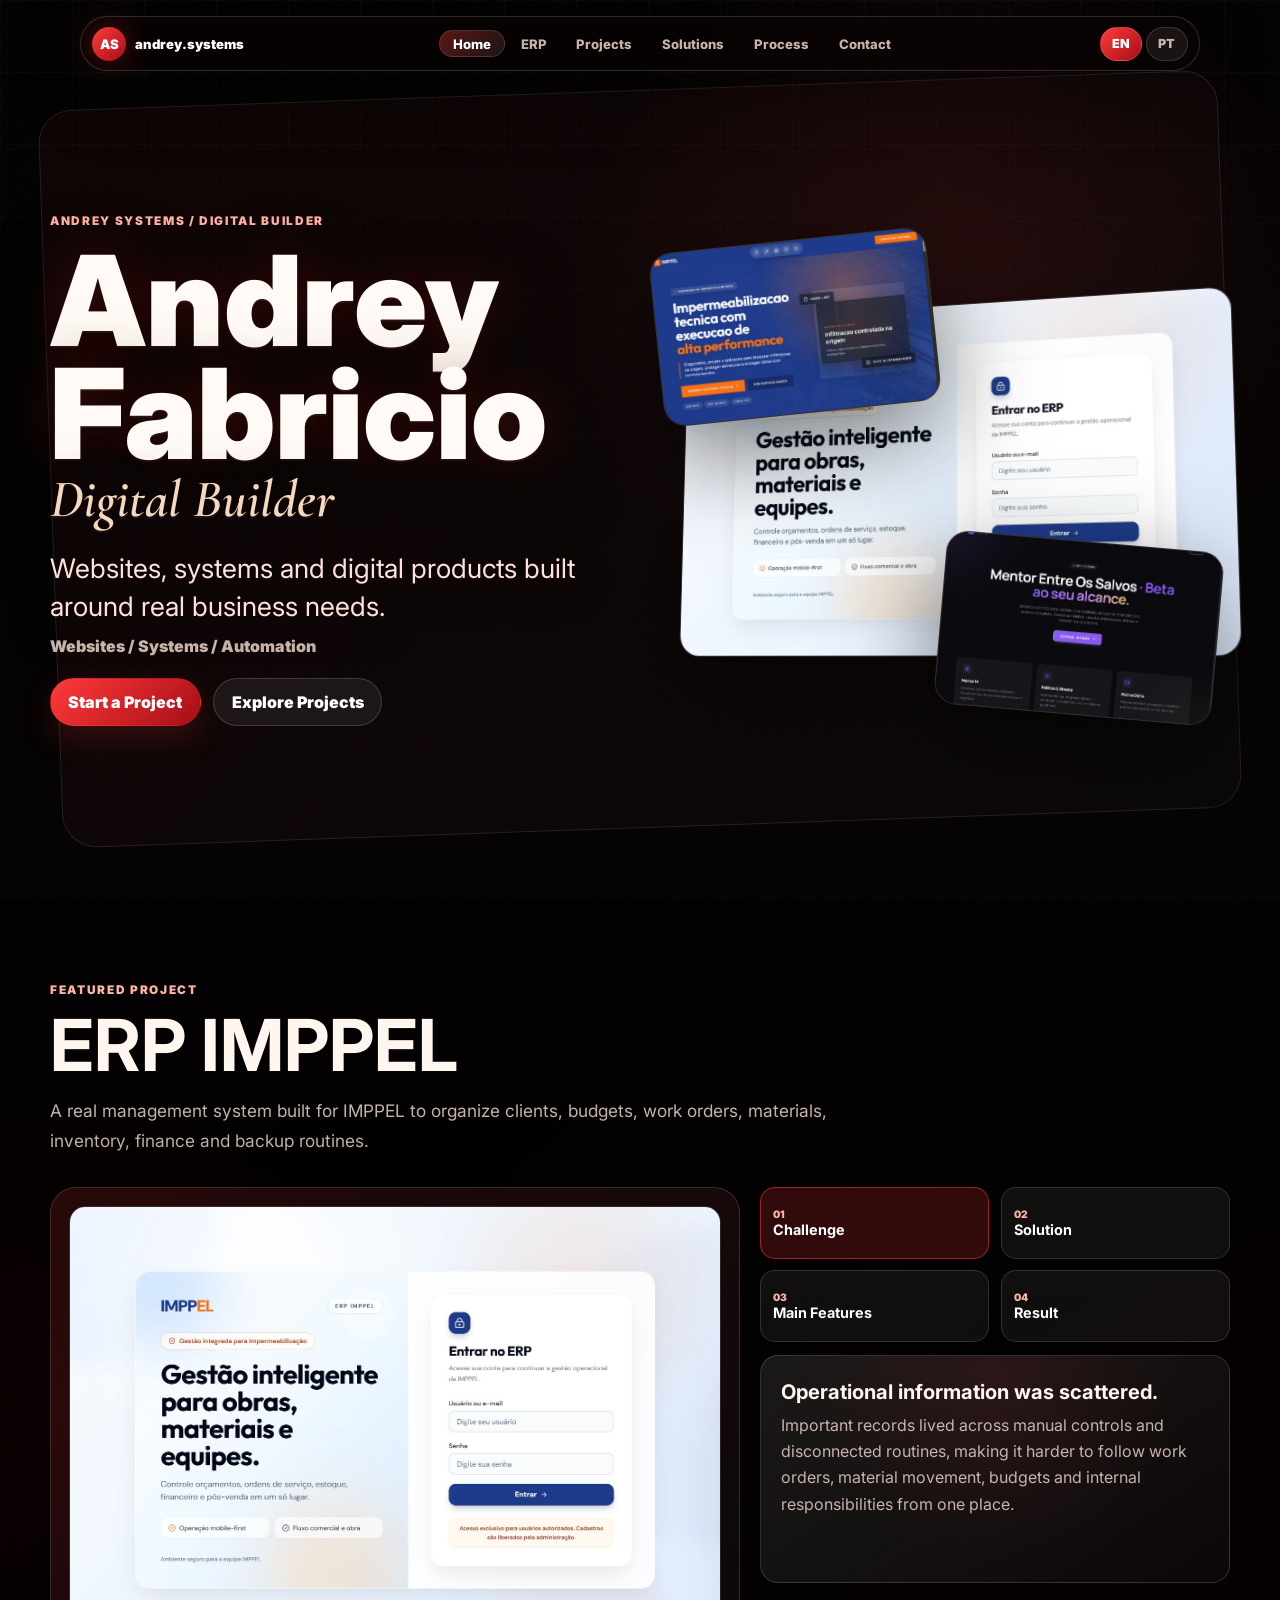
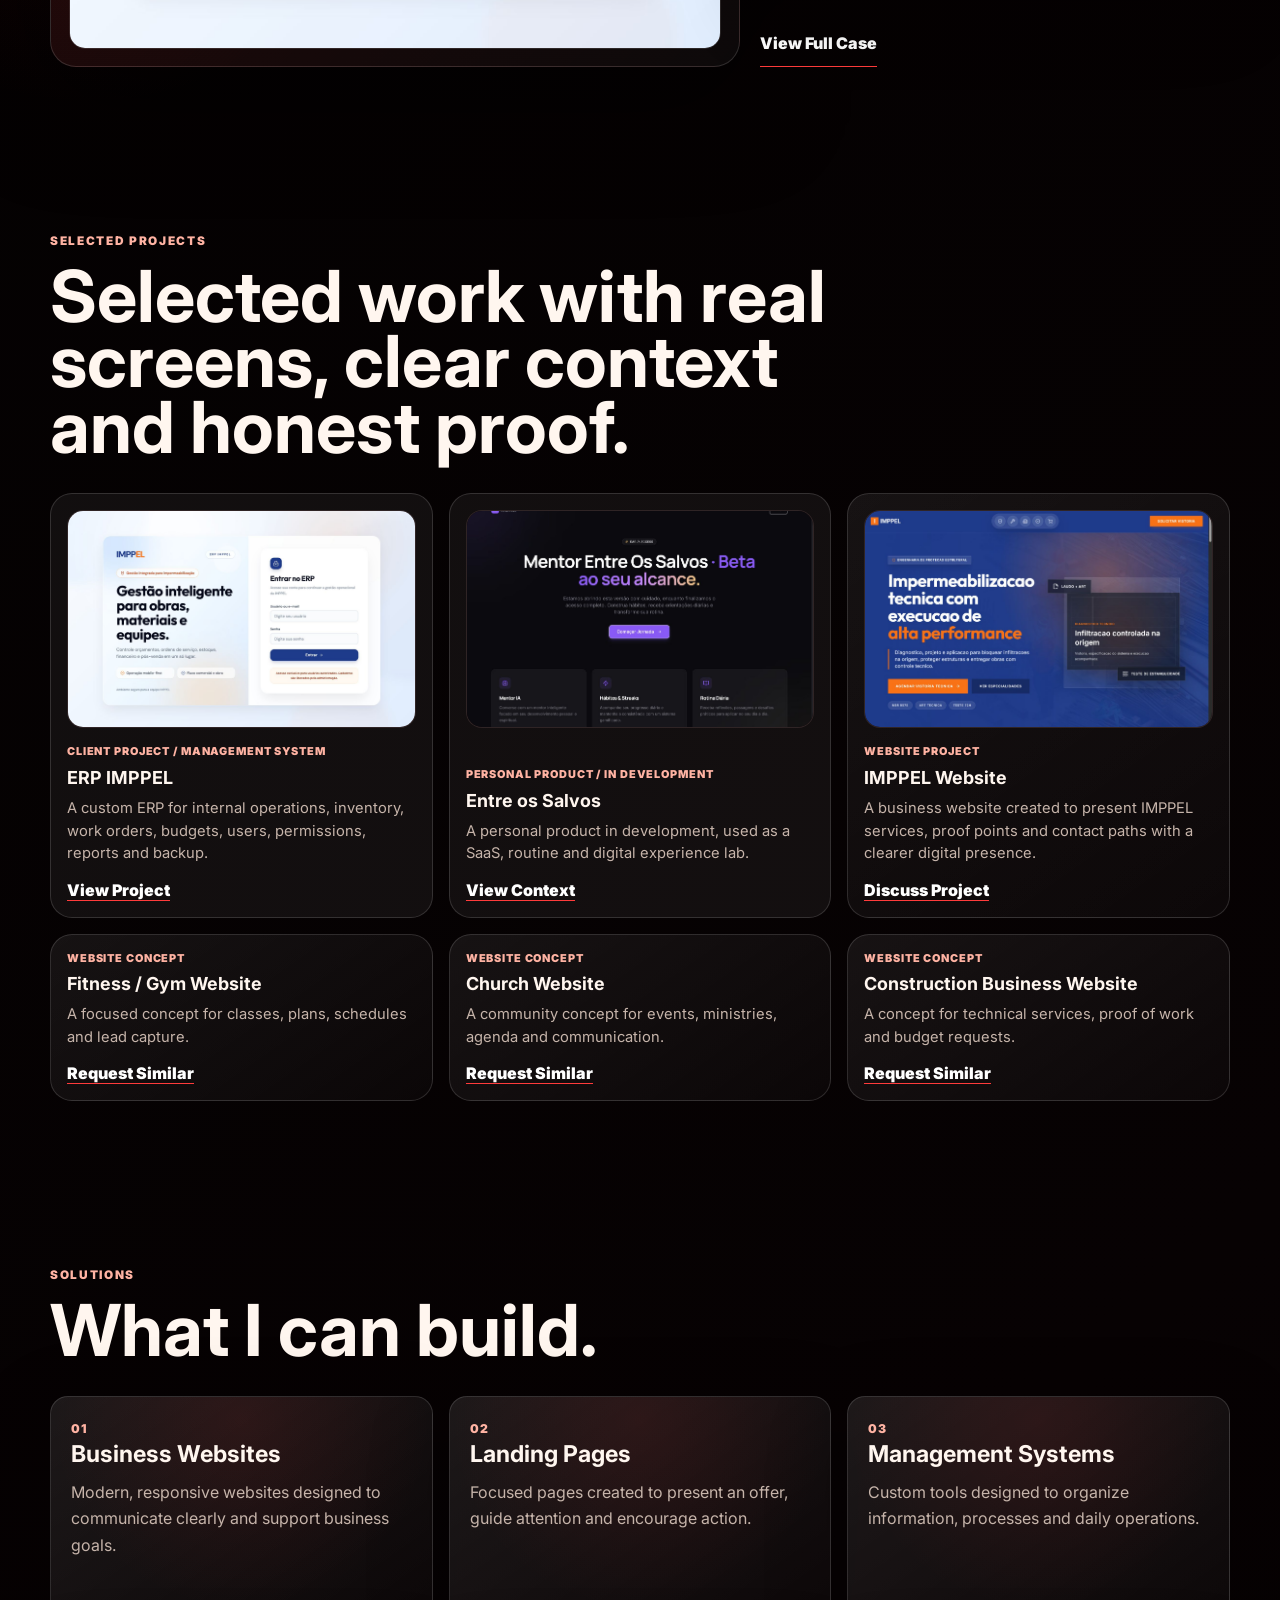
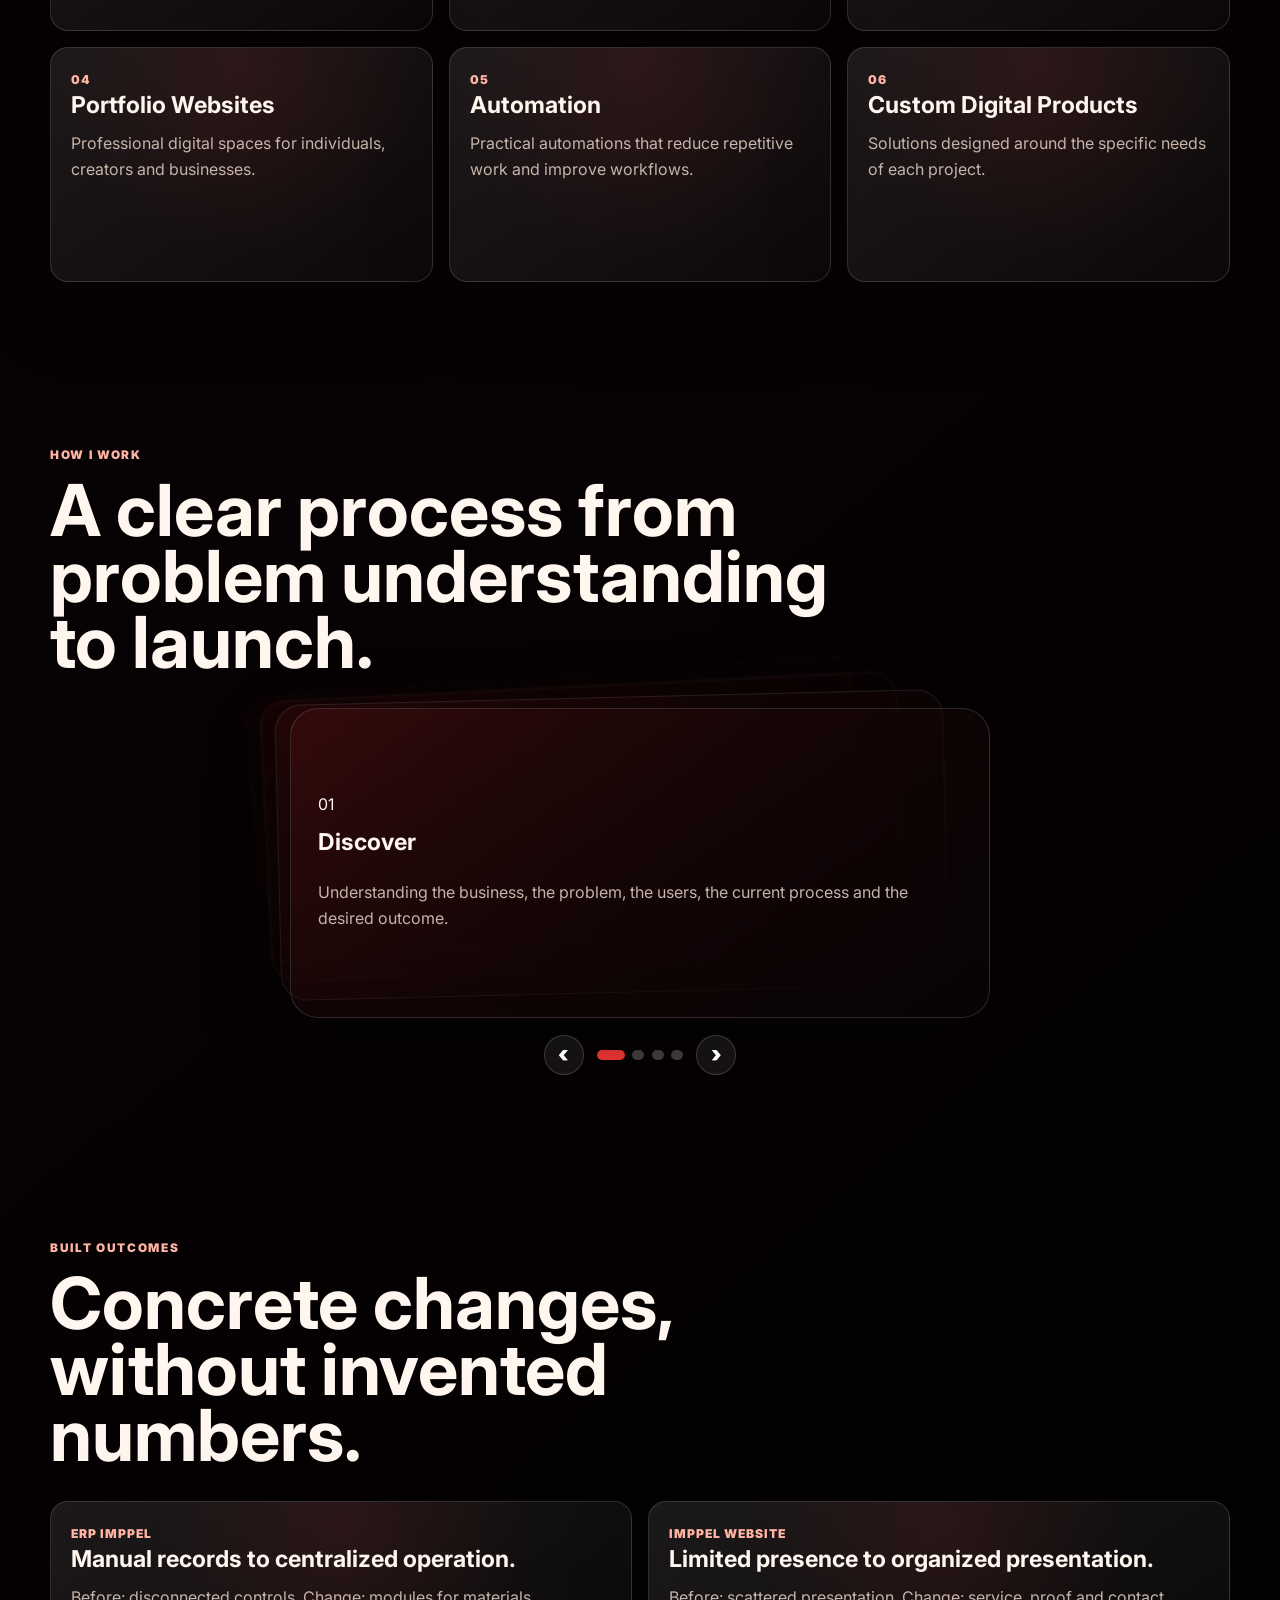
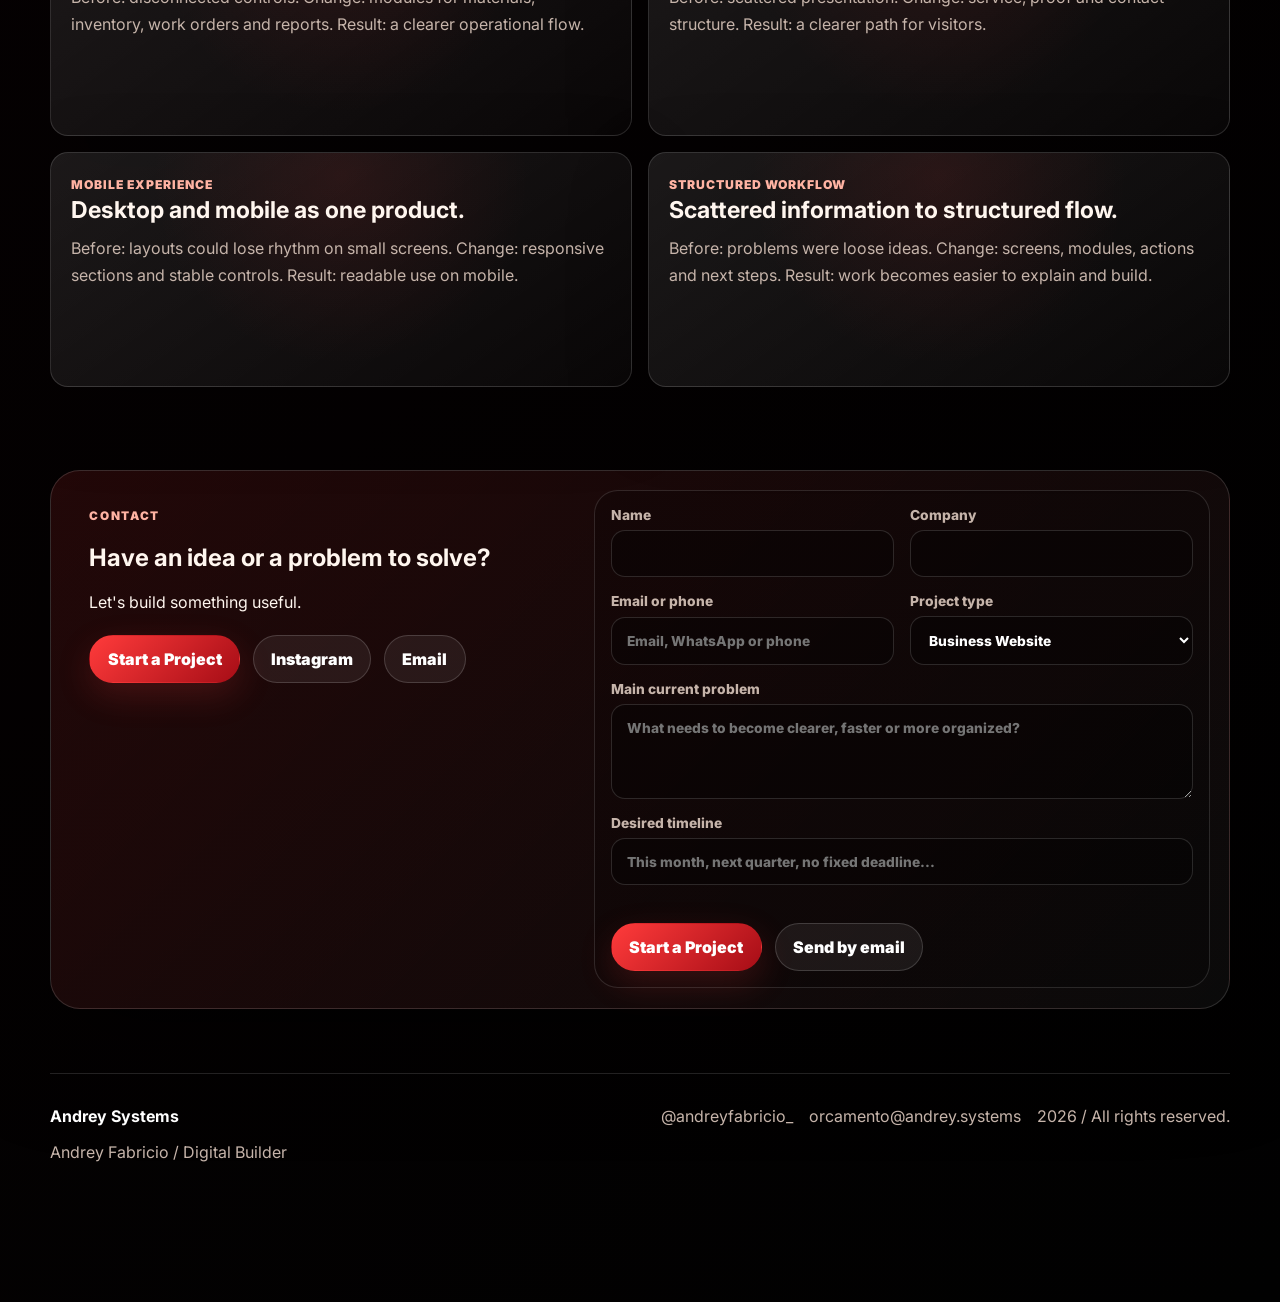
==== commit 0fc3752b: "Publish final portfolio visuals" ====
--- a/index.html
+++ b/index.html
@@ -13,11 +13,11 @@
 <meta property="og:site_name" content="Andrey Systems" />
 <meta property="og:title" content="Andrey Fabricio | Digital Builder" />
 <meta property="og:description" content="A dark red portfolio for real systems, websites and digital products." />
-<meta property="og:image" content="https://site-andrey-systems.vercel.app/assets/images/erp-imppel-showcase.png" />
+<meta property="og:image" content="https://site-andrey-systems.vercel.app/assets/images/erp-imppel-fresh.png" />
 <meta name="twitter:card" content="summary_large_image" />
 <meta name="twitter:title" content="Andrey Fabricio | Digital Builder" />
 <meta name="twitter:description" content="Websites, systems and automations built with visual clarity and functional execution." />
-<meta name="twitter:image" content="https://site-andrey-systems.vercel.app/assets/images/erp-imppel-showcase.png" />
+<meta name="twitter:image" content="https://site-andrey-systems.vercel.app/assets/images/erp-imppel-fresh.png" />
 <title>Andrey Fabricio | Digital Builder</title>
 <link rel="icon" href="data:image/svg+xml,%3Csvg xmlns='http://www.w3.org/2000/svg' viewBox='0 0 64 64'%3E%3Crect width='64' height='64' fill='%23070304'/%3E%3Ctext x='32' y='39' text-anchor='middle' font-family='Arial' font-size='18' font-weight='800' fill='%23ff3b3b'%3EAS%3C/text%3E%3C/svg%3E" />
 <link rel="preconnect" href="https://fonts.googleapis.com" />
@@ -49,27 +49,21 @@
   <div class="hero-copy reveal">
     <p class="eyebrow">Andrey Systems / Digital Builder</p>
     <h1><span data-i18n="heroTitleA">Andrey Fabricio</span><em data-i18n="heroTitleB">Digital Builder</em></h1>
-    <p class="hero-statement" data-i18n="heroStatement">Building digital solutions for real needs.</p>
-    <p class="hero-specialties" data-i18n="heroSpecialties">Websites · Systems · Automation</p>
-    <p class="hero-location" data-i18n="heroLocation">Based in Brazil · Working globally</p>
+    <p class="hero-statement" data-i18n="heroStatement">Websites, systems and digital products built around real business needs.</p>
+    <p class="hero-specialties" data-i18n="heroSpecialties">Websites / Systems / Automation</p>
     <div class="hero-actions"><a class="button primary" href="#contact" data-i18n="startProject">Start a Project</a><a class="button secondary" href="#projects" data-i18n="exploreProjects">Explore Projects</a></div>
-    <div class="hero-trust">
-      <span>ERP IMPPEL</span><span data-i18n="trustReal">Real project</span><span>PT / EN</span><span data-i18n="trustDark">Dark identity</span>
-    </div>
   </div>
   <div class="hero-showcase reveal" aria-label="Real project interface composition">
-    <figure class="hero-frame main"><img src="./assets/images/erp-imppel-showcase.png" width="1920" height="1080" alt="ERP IMPPEL screen composition" fetchpriority="high" /></figure>
-    <figure class="hero-frame side one"><img src="./assets/images/erp-dashboard-real.png" width="1920" height="1080" alt="ERP IMPPEL dashboard" /></figure>
-    <figure class="hero-frame side two"><img src="./assets/images/entreossalvos-dark-real.png" width="1920" height="1080" alt="Entre os Salvos interface" loading="lazy" /></figure>
-    <div class="orbit-card top">CRM / OS / Stock</div>
-    <div class="orbit-card bottom">Websites / SaaS / Automation</div>
+    <figure class="hero-frame main"><img src="./assets/images/erp-imppel-fresh.png" width="1920" height="1080" alt="ERP IMPPEL fresh local screenshot" fetchpriority="high" /></figure>
+    <figure class="hero-frame side one"><img src="./assets/images/imppel-website-fresh.png" width="1440" height="1000" alt="IMPPEL website fresh local screenshot" /></figure>
+    <figure class="hero-frame side two"><img src="./assets/images/entreossalvos-fresh.png" width="1920" height="1080" alt="Entre os Salvos fresh local screenshot" loading="lazy" /></figure>
   </div>
 </section>
 
 <section class="featured section-anchor" id="featured" data-section-name="featured">
-  <div class="section-heading reveal"><p class="eyebrow" data-i18n="featuredEyebrow">Featured Project</p><h2>ERP IMPPEL</h2><p data-i18n="featuredText">A real management system built to centralize operational records, material control, budgets, work orders and reports.</p></div>
+  <div class="section-heading reveal"><p class="eyebrow" data-i18n="featuredEyebrow">Featured Project</p><h2>ERP IMPPEL</h2><p data-i18n="featuredText">A real management system built for IMPPEL to organize clients, budgets, work orders, materials, inventory, finance and backup routines.</p></div>
   <div class="case-stage">
-    <figure class="case-screen reveal" data-scroll-device><img src="./assets/images/erp-dashboard-real.png" width="1920" height="1080" alt="ERP IMPPEL dashboard screen" loading="lazy" /></figure>
+    <figure class="case-screen reveal" data-scroll-device><img src="./assets/images/erp-imppel-fresh.png" width="1920" height="1080" alt="ERP IMPPEL fresh local screenshot" loading="lazy" /></figure>
     <div class="case-tabs reveal">
       <div class="tab-controls" role="tablist">
         <button class="tab-button is-active" type="button" role="tab" aria-selected="true" data-case-tab="challenge"><span>01</span><b data-i18n="challengeLabel">Challenge</b></button>
@@ -84,18 +78,14 @@
 </section>
 
 <section class="projects section-anchor" id="projects" data-section-name="projects">
-  <div class="section-heading reveal"><p class="eyebrow" data-i18n="projectsEyebrow">Selected Projects</p><h2 data-i18n="projectsTitle">Proof-first projects, framed like a digital gallery.</h2></div>
-  <div class="project-wall">
-    <article class="project-feature reveal"><figure><img src="./assets/images/erp-imppel-showcase.png" width="1920" height="1080" alt="ERP IMPPEL showcase" loading="lazy" /></figure><div><span data-i18n="projectErpType">Client Project / Management System</span><h3>ERP IMPPEL</h3><p data-i18n="projectErpText">A custom system for internal operations, inventory, work orders, budgets, users, permissions, reports and backup.</p><a href="./projetos/erp-imppel/" data-i18n="viewProject">View Project</a></div></article>
-    <div class="project-column">
-      <article class="project-mini reveal"><img src="./assets/images/entreossalvos-dark-real.png" width="1920" height="1080" alt="Entre os Salvos dark interface" loading="lazy" /><span data-i18n="projectSalvosType">Personal Product / In Development</span><h3>Entre os Salvos</h3><p data-i18n="projectSalvosText">A product in development used as a SaaS, routine and digital experience lab.</p></article>
-      <article class="project-mini red-card reveal"><span data-i18n="projectImppelType">Website Project</span><h3>IMPPEL Website</h3><p data-i18n="projectImppelText">A business website direction for presenting services, credibility and contact paths with a cleaner digital presence.</p></article>
-    </div>
-    <div class="concept-strip reveal">
-      <article><b data-i18n="gymTitle">Fitness / Gym Website</b><span data-i18n="gymText">A focused concept for classes, plans, schedules and lead capture.</span></article>
-      <article><b data-i18n="churchTitle">Church Website</b><span data-i18n="churchText">A community concept for events, ministries, agenda and communication.</span></article>
-      <article><b data-i18n="constructionTitle">Construction Business Website</b><span data-i18n="constructionText">A concept for technical services, proof of work and budget requests.</span></article>
-    </div>
+  <div class="section-heading reveal"><p class="eyebrow" data-i18n="projectsEyebrow">Selected Projects</p><h2 data-i18n="projectsTitle">Selected work with real screens, clear context and honest proof.</h2></div>
+  <div class="project-grid final-project-grid">
+    <article class="project-card reveal"><figure><img src="./assets/images/erp-imppel-fresh.png" width="1920" height="1080" alt="ERP IMPPEL fresh local screenshot" loading="lazy" /></figure><div><span data-i18n="projectErpType">Client Project / Management System</span><h3>ERP IMPPEL</h3><p data-i18n="projectErpText">A custom ERP for internal operations, inventory, work orders, budgets, users, permissions, reports and backup.</p><a href="./projetos/erp-imppel/" data-i18n="viewProject">View Project</a></div></article>
+    <article class="project-card reveal"><figure><img src="./assets/images/entreossalvos-fresh.png" width="1920" height="1080" alt="Entre os Salvos fresh local screenshot" loading="lazy" /></figure><div><span data-i18n="projectSalvosType">Personal Product / In Development</span><h3>Entre os Salvos</h3><p data-i18n="projectSalvosText">A personal product in development, used as a SaaS, routine and digital experience lab.</p><a href="#contact" data-i18n="viewContext">View Context</a></div></article>
+    <article class="project-card red-card reveal"><figure><img src="./assets/images/imppel-website-fresh.png" width="1440" height="1000" alt="IMPPEL website fresh local screenshot" /></figure><div><span data-i18n="projectImppelType">Website Project</span><h3>IMPPEL Website</h3><p data-i18n="projectImppelText">A business website created to present IMPPEL services, proof points and contact paths with a clearer digital presence.</p><a href="#contact" data-i18n="discussProject">Discuss Project</a></div></article>
+    <article class="project-card concept reveal"><div><span data-i18n="conceptType">Website Concept</span><h3 data-i18n="gymTitle">Fitness / Gym Website</h3><p data-i18n="gymText">A focused concept for classes, plans, schedules and lead capture.</p><a href="#contact" data-i18n="requestSimilar">Request Similar</a></div></article>
+    <article class="project-card concept reveal"><div><span data-i18n="conceptType">Website Concept</span><h3 data-i18n="churchTitle">Church Website</h3><p data-i18n="churchText">A community concept for events, ministries, agenda and communication.</p><a href="#contact" data-i18n="requestSimilar">Request Similar</a></div></article>
+    <article class="project-card concept reveal"><div><span data-i18n="conceptType">Website Concept</span><h3 data-i18n="constructionTitle">Construction Business Website</h3><p data-i18n="constructionText">A concept for technical services, proof of work and budget requests.</p><a href="#contact" data-i18n="requestSimilar">Request Similar</a></div></article>
   </div>
 </section>
 
@@ -112,7 +102,7 @@
 </section>
 
 <section class="work section-anchor" id="work" data-section-name="work">
-  <div class="section-heading reveal"><p class="eyebrow" data-i18n="workEyebrow">How I Work</p><h2 data-i18n="workTitle">From problem to launch, in clear stages.</h2></div>
+  <div class="section-heading reveal"><p class="eyebrow" data-i18n="workEyebrow">How I Work</p><h2 data-i18n="workTitle">A clear process from problem understanding to launch.</h2></div>
   <div class="work-carousel reveal" data-work-carousel tabindex="0" aria-label="How I Work cards">
     <div class="display-stack" data-work-stack>
       <article class="display-card is-active" data-work-card="0"><span>01</span><h3 data-i18n="discoverTitle">Discover</h3><p data-i18n="discoverText">Understanding the business, the problem, the users, the current process and the desired outcome.</p></article>
@@ -120,7 +110,7 @@
       <article class="display-card" data-work-card="2"><span>03</span><h3 data-i18n="buildTitle">Build</h3><p data-i18n="buildText">Designing, developing and validating the project through clear and manageable stages.</p></article>
       <article class="display-card" data-work-card="3"><span>04</span><h3 data-i18n="launchTitle">Launch</h3><p data-i18n="launchText">Testing, refining, publishing and preparing the product for real use.</p></article>
     </div>
-    <div class="work-controls"><button class="work-button" type="button" data-work-prev aria-label="Previous step" data-i18n-aria-label="workPrev">Prev</button><div class="work-dots" aria-label="Card position"><button type="button" class="is-active" data-work-dot="0" aria-label="Step 1"></button><button type="button" data-work-dot="1" aria-label="Step 2"></button><button type="button" data-work-dot="2" aria-label="Step 3"></button><button type="button" data-work-dot="3" aria-label="Step 4"></button></div><button class="work-button" type="button" data-work-next aria-label="Next step" data-i18n-aria-label="workNext">Next</button></div>
+    <div class="work-controls"><button class="work-arrow work-arrow-prev" type="button" data-work-prev aria-label="Previous step" data-i18n-aria-label="workPrev">‹</button><div class="work-dots" aria-label="Card position"><button type="button" class="is-active" data-work-dot="0" aria-label="Step 1"></button><button type="button" data-work-dot="1" aria-label="Step 2"></button><button type="button" data-work-dot="2" aria-label="Step 3"></button><button type="button" data-work-dot="3" aria-label="Step 4"></button></div><button class="work-arrow work-arrow-next" type="button" data-work-next aria-label="Next step" data-i18n-aria-label="workNext">›</button></div>
   </div>
 </section>
 
@@ -148,7 +138,7 @@
 </section>
 </main>
 <nav class="bottom-menu" aria-label="Mobile quick navigation"><a href="#home" data-i18n="navHome">Home</a><a href="#projects" data-i18n="navProjects">Projects</a><a href="#work" data-i18n="navWork">Process</a><a href="#contact" data-i18n="navContact">Contact</a></nav>
-<footer class="site-footer"><div><strong>Andrey Systems</strong><p data-i18n="footerLine">Andrey Fabricio / Digital Builder / Based in Brazil</p></div><div class="footer-links"><a href="https://www.instagram.com/andreyfabricio_/" target="_blank" rel="noreferrer">@andreyfabricio_</a><a href="mailto:orcamento@andrey.systems">orcamento@andrey.systems</a><span>2026 / <span data-i18n="rights">All rights reserved.</span></span></div></footer>
+<footer class="site-footer"><div><strong>Andrey Systems</strong><p data-i18n="footerLine">Andrey Fabricio / Digital Builder</p></div><div class="footer-links"><a href="https://www.instagram.com/andreyfabricio_/" target="_blank" rel="noreferrer">@andreyfabricio_</a><a href="mailto:orcamento@andrey.systems">orcamento@andrey.systems</a><span>2026 / <span data-i18n="rights">All rights reserved.</span></span></div></footer>
 <script src="./script.js"></script>
 </body>
 </html>
--- a/styles.css
+++ b/styles.css
@@ -1 +1,97 @@
-:root{--bg:#070304;--bg2:#110607;--panel:rgba(255,255,255,.07);--panel2:rgba(255,255,255,.12);--line:rgba(255,255,255,.16);--text:#fff6ef;--muted:#c6b4aa;--soft:#8d7b74;--red:#ff3b3b;--red2:#a60d16;--cream:#f5d8bd;--max:1180px;--radius:18px;--shadow:0 32px 100px rgba(0,0,0,.52)}*{box-sizing:border-box}html{scroll-behavior:smooth;overflow-x:hidden}body{margin:0;min-height:100vh;background:radial-gradient(circle at 70% 6%,rgba(255,59,59,.32),transparent 28rem),radial-gradient(circle at 10% 25%,rgba(166,13,22,.28),transparent 22rem),linear-gradient(140deg,#070304 0%,#160607 52%,#050303 100%);color:var(--text);font-family:Inter,system-ui,-apple-system,Segoe UI,sans-serif;overflow-x:hidden}body:before{content:"";position:fixed;inset:0;z-index:-2;background:linear-gradient(rgba(255,255,255,.035) 1px,transparent 1px),linear-gradient(90deg,rgba(255,255,255,.026) 1px,transparent 1px);background-size:72px 72px;mask-image:linear-gradient(to bottom,rgba(0,0,0,.8),transparent 85%)}a{color:inherit;text-decoration:none}img{max-width:100%;display:block}button,input,textarea,select{font:inherit}.red-noise{position:fixed;inset:0;z-index:0;pointer-events:none;opacity:.16;background-image:url("data:image/svg+xml,%3Csvg xmlns='http://www.w3.org/2000/svg' width='180' height='180'%3E%3Cfilter id='n'%3E%3CfeTurbulence type='fractalNoise' baseFrequency='.8' numOctaves='3'/%3E%3C/filter%3E%3Crect width='180' height='180' filter='url(%23n)' opacity='.42'/%3E%3C/svg%3E")}main,.site-footer{position:relative;z-index:2}.skip-link{position:fixed;left:1rem;top:.8rem;z-index:99;transform:translateY(-160%);background:#fff;color:#000;padding:.7rem 1rem;border-radius:999px}.skip-link:focus{transform:translateY(0)}.site-header{position:fixed;top:16px;left:50%;transform:translateX(-50%);z-index:60;width:min(calc(100% - 28px),1120px);display:grid;grid-template-columns:auto 1fr auto;align-items:center;gap:1rem;padding:.58rem .7rem;border:1px solid rgba(255,255,255,.16);background:rgba(9,3,4,.68);backdrop-filter:blur(20px);border-radius:999px;box-shadow:0 20px 70px rgba(0,0,0,.38)}.brand{display:flex;align-items:center;gap:.55rem;font-size:.82rem;font-weight:900;color:#fff;letter-spacing:0}.brand span{display:grid;place-items:center;width:34px;height:34px;border-radius:50%;background:linear-gradient(135deg,var(--red),var(--red2));box-shadow:0 0 30px rgba(255,59,59,.35)}.site-nav{position:relative;display:flex;justify-content:center;gap:.15rem}.site-nav a{position:relative;z-index:1;color:var(--muted);font-size:.82rem;font-weight:800;padding:.58rem .86rem;border-radius:999px;transition:color .2s}.site-nav a.is-active,.site-nav a:hover{color:#fff}.nav-indicator{position:absolute;top:4px;left:0;width:58px;height:calc(100% - 8px);border-radius:999px;background:linear-gradient(135deg,rgba(255,59,59,.35),rgba(255,255,255,.08));border:1px solid rgba(255,255,255,.12);opacity:0;transition:transform .24s ease,width .24s ease,opacity .2s}.header-actions{display:flex;gap:.25rem}.lang-button,.nav-toggle{border:1px solid rgba(255,255,255,.14);background:rgba(255,255,255,.07);color:var(--muted);border-radius:999px;cursor:pointer}.lang-button{width:42px;height:34px;font-size:.78rem;font-weight:900}.lang-button.is-active{color:#fff;background:linear-gradient(135deg,var(--red),var(--red2))}.nav-toggle{display:none;width:44px;height:38px;align-items:center;justify-content:center;flex-direction:column;gap:5px}.nav-toggle span{width:18px;height:2px;background:#fff;border-radius:5px}.hero{position:relative;min-height:100vh;width:min(100% - 40px,var(--max));margin:0 auto;padding:7.5rem 0 5rem;display:grid;grid-template-columns:minmax(0,.9fr) minmax(360px,1.1fr);align-items:center;gap:2rem}.hero-layer{position:absolute;inset:10% 0 8%;z-index:1;border:1px solid rgba(255,255,255,.1);border-radius:34px;background:linear-gradient(135deg,rgba(255,59,59,.12),rgba(255,255,255,.03));transform:rotate(-2deg)}.hero-copy{position:relative;z-index:8}.eyebrow{margin:0 0 1rem;color:#ffb3a3;text-transform:uppercase;font-size:.74rem;font-weight:950;letter-spacing:.14em}.hero h1{margin:0;line-height:.9;font-size:clamp(4.1rem,9.8vw,9.4rem);letter-spacing:0;text-shadow:0 2px 0 rgba(255,255,255,.06),0 24px 80px rgba(0,0,0,.72),0 0 48px rgba(255,59,59,.22)}.hero h1 span{display:block;font-weight:950;max-width:850px;color:#fffaf5}.hero h1 em{display:block;margin-top:.12em;font-family:Cormorant Garamond,serif;font-size:.42em;font-style:italic;font-weight:600;color:var(--cream)}.hero-statement{max-width:610px;margin:1.6rem 0 0;color:#ffe2dc;font-size:clamp(1.16rem,2.1vw,1.75rem);text-shadow:0 12px 40px rgba(0,0,0,.65);line-height:1.42}.hero-actions,.contact-actions,.form-actions{display:flex;flex-wrap:wrap;gap:.8rem;margin-top:1.4rem}.button{display:inline-flex;align-items:center;justify-content:center;min-height:48px;padding:.8rem 1.08rem;border-radius:999px;border:1px solid rgba(255,255,255,.16);font-weight:900;transition:transform .2s ease,border-color .2s ease,background .2s ease}.button:hover{transform:translateY(-2px)}.button.primary{color:#fff;background:linear-gradient(135deg,var(--red),var(--red2));border-color:transparent;box-shadow:0 14px 44px rgba(255,59,59,.26)}.button.secondary{color:#fff;background:rgba(255,255,255,.065)}.hero-specialties,.hero-location{color:var(--muted);font-weight:900;margin:.65rem 0 0}.hero-location{color:#e2c9bf}.hero-trust{display:flex;flex-wrap:wrap;gap:.55rem;margin-top:1.2rem}.hero-trust span{padding:.5rem .7rem;border:1px solid rgba(255,255,255,.14);border-radius:999px;color:var(--muted);font-size:.78rem;font-weight:900;background:rgba(255,255,255,.045)}.hero-showcase{position:relative;z-index:7;min-height:560px;perspective:1400px;overflow:visible}.hero-frame{margin:0;overflow:hidden;border:1px solid rgba(255,255,255,.16);border-radius:22px;background:#0e0606;box-shadow:var(--shadow)}.hero-frame img{width:100%;height:100%;object-fit:cover}.hero-frame.main{position:absolute;right:0;top:16%;width:min(92%,700px);aspect-ratio:16/10;transform:rotateY(-15deg) rotateX(8deg) rotateZ(-2deg)}.hero-frame.side{position:absolute;width:45%;aspect-ratio:16/10;z-index:3}.hero-frame.side.one{left:7%;top:4%;transform:rotateZ(-6deg)}.hero-frame.side.two{right:2%;bottom:1%;transform:rotateZ(5deg)}.orbit-card{position:absolute;z-index:5;padding:.7rem .95rem;border-radius:999px;border:1px solid rgba(255,255,255,.16);background:rgba(10,3,4,.74);backdrop-filter:blur(16px);font-size:.8rem;font-weight:950;box-shadow:0 16px 44px rgba(0,0,0,.34)}.orbit-card.top{right:0;top:6%}.orbit-card.bottom{left:3%;bottom:19%}section:not(.hero){width:min(100% - 40px,var(--max));margin:0 auto;padding:5.2rem 0}.section-heading{max-width:780px;margin-bottom:2rem}.section-heading h2{font-size:clamp(2.35rem,5.6vw,5.8rem);line-height:.92;margin:.2rem 0 1rem;letter-spacing:0}.section-heading p:not(.eyebrow){color:var(--muted);font-size:1.08rem;line-height:1.7}.glass-panel{position:relative;overflow:hidden;border:1px solid rgba(255,255,255,.14);border-radius:var(--radius);background:linear-gradient(145deg,rgba(255,255,255,.095),rgba(255,255,255,.026));box-shadow:0 24px 80px rgba(0,0,0,.3)}.glass-panel:before{content:"";position:absolute;inset:0;background:radial-gradient(420px circle at var(--mx,50%) var(--my,10%),rgba(255,59,59,.23),transparent 45%);pointer-events:none}.glass-panel>*{position:relative}.case-stage{display:grid;grid-template-columns:1.1fr .9fr;gap:1rem;align-items:stretch}.case-screen{margin:0;padding:1rem;border-radius:26px;border:1px solid rgba(255,255,255,.14);background:linear-gradient(135deg,rgba(255,59,59,.13),rgba(255,255,255,.035));box-shadow:var(--shadow);transform:translateY(var(--device-y,0)) rotateX(var(--device-rx,0deg)) scale(var(--device-scale,1))}.case-screen img{border-radius:16px;border:1px solid rgba(255,255,255,.12)}.case-tabs{display:grid;gap:.8rem}.tab-controls{display:grid;grid-template-columns:repeat(2,1fr);gap:.6rem}.tab-button{min-height:82px;text-align:left;border:1px solid rgba(255,255,255,.14);background:rgba(255,255,255,.055);color:#fff;border-radius:16px;padding:.9rem;cursor:pointer}.tab-button span{display:block;color:#ffb3a3;font-size:.72rem;font-weight:950}.tab-button b{font-size:1rem}.tab-button.is-active{background:rgba(255,59,59,.18);border-color:rgba(255,59,59,.52)}.tab-panel{min-height:220px;padding:1.4rem}.tab-panel h3,.project-feature h3,.project-mini h3,.glass-panel h3,.display-card h3,.result-card h3{font-size:1.45rem;margin:.2rem 0 .7rem}.tab-panel p,.project-feature p,.project-mini p,.glass-panel p,.display-card p,.result-card p{color:var(--muted);line-height:1.65;margin:0}.text-link{display:inline-flex;width:max-content;color:#fff;font-weight:950;border-bottom:1px solid var(--red)}.project-wall{display:grid;grid-template-columns:1.4fr .8fr;gap:1rem}.project-feature{grid-row:span 2;display:grid;grid-template-columns:1fr;align-content:end;min-height:710px;padding:1rem;border:1px solid rgba(255,255,255,.14);border-radius:28px;background:linear-gradient(145deg,rgba(255,59,59,.15),rgba(255,255,255,.035));box-shadow:var(--shadow)}.project-feature figure{margin:0;border-radius:20px;overflow:hidden;border:1px solid rgba(255,255,255,.12)}.project-feature div{padding:1.2rem}.project-feature span,.project-mini span,.glass-panel span,.result-card span{color:#ffb3a3;font-size:.76rem;font-weight:950;text-transform:uppercase;letter-spacing:.08em}.project-feature a{display:inline-flex;margin-top:1rem;color:#fff;font-weight:950}.project-column{display:grid;gap:1rem}.project-mini{min-height:345px;padding:1rem;border:1px solid rgba(255,255,255,.14);border-radius:24px;background:rgba(255,255,255,.055)}.project-mini img{border-radius:16px;border:1px solid rgba(255,255,255,.12);margin-bottom:1rem}.red-card{display:grid;align-content:end;background:radial-gradient(circle at 80% 0,rgba(255,59,59,.38),transparent 18rem),linear-gradient(135deg,rgba(255,59,59,.18),rgba(255,255,255,.05))}.concept-strip{grid-column:1/-1;display:grid;grid-template-columns:repeat(3,1fr);gap:1rem}.concept-strip article{min-height:160px;padding:1.2rem;border:1px solid rgba(255,255,255,.14);border-radius:22px;background:rgba(255,255,255,.055)}.concept-strip b{display:block;font-size:1.12rem;margin-bottom:.6rem}.concept-strip span{color:var(--muted);line-height:1.6}.solution-grid{display:grid;grid-template-columns:repeat(3,1fr);gap:1rem}.results-grid{display:grid;grid-template-columns:repeat(2,minmax(0,1fr));gap:1rem}.solution-grid article,.result-card{padding:1.25rem;min-height:235px}.work-carousel{max-width:920px;margin:0 auto}.work-carousel:focus-visible{outline:2px solid var(--red);outline-offset:8px;border-radius:16px}.display-stack{height:350px;display:block;position:relative;max-width:760px;margin:0 auto;perspective:1200px}.display-card{position:absolute;inset:0;display:grid;align-content:center;gap:.7rem;padding:1.7rem;border:1px solid rgba(255,255,255,.14);border-radius:28px;background:linear-gradient(145deg,rgba(255,59,59,.18),rgba(15,5,6,.98));box-shadow:0 26px 80px rgba(0,0,0,.36);transition:transform .35s ease,opacity .35s ease,filter .35s ease;transform:translateX(calc(var(--work-offset,0) * 22px)) translateY(calc(var(--work-offset,0) * 16px)) scale(calc(1 - (var(--work-offset,0) * .05)));opacity:calc(1 - (var(--work-offset,0) * .18));z-index:calc(10 - var(--work-offset,0));filter:blur(calc(var(--work-offset,0) * .45px));pointer-events:none}.display-card.is-active{pointer-events:auto}.display-card:nth-child(1){--work-offset:0}.display-card:nth-child(2){--work-offset:1}.display-card:nth-child(3){--work-offset:2}.display-card:nth-child(4){--work-offset:3}.display-card:not(.is-active) h3,.display-card:not(.is-active) p{opacity:.18}.work-controls{display:flex;align-items:center;justify-content:center;gap:1rem;margin-top:1.2rem}.work-button{min-width:92px;height:42px;border-radius:999px;border:1px solid rgba(255,255,255,.14);background:rgba(255,255,255,.06);color:#fff;font-weight:950;cursor:pointer}.work-dots{display:flex;gap:.45rem}.work-dots button{width:10px;height:10px;border:0;border-radius:999px;background:rgba(255,255,255,.26);cursor:pointer}.work-dots button.is-active{width:28px;background:var(--red)}.contact{display:grid;grid-template-columns:.82fr 1fr;gap:1.2rem;margin-bottom:4rem!important;padding:1.2rem!important;border:1px solid rgba(255,255,255,.14);border-radius:30px;background:linear-gradient(135deg,rgba(255,59,59,.12),rgba(255,255,255,.04));box-shadow:var(--shadow)}.contact-copy{padding:1.2rem}.quote-form{display:grid;grid-template-columns:1fr 1fr;gap:1rem;padding:1rem;border:1px solid rgba(255,255,255,.13);border-radius:24px;background:rgba(0,0,0,.18)}.quote-form label{display:grid;gap:.45rem;color:var(--muted);font-weight:800;font-size:.86rem}.quote-form label:nth-child(5),.quote-form label:nth-child(6),.form-actions{grid-column:1/-1}.quote-form input,.quote-form textarea,.quote-form select{width:100%;border:1px solid rgba(255,255,255,.14);background:rgba(0,0,0,.3);color:#fff;border-radius:14px;padding:.9rem;outline:none}.quote-form input:focus,.quote-form textarea:focus,.quote-form select:focus{border-color:rgba(255,59,59,.72);box-shadow:0 0 0 4px rgba(255,59,59,.12)}.quote-form textarea{resize:vertical}.site-footer{width:min(100% - 40px,var(--max));margin:0 auto 2rem;padding:2rem 0 5.8rem;border-top:1px solid rgba(255,255,255,.13);display:flex;justify-content:space-between;gap:1rem;color:var(--muted)}.site-footer strong{color:#fff}.footer-links{display:flex;gap:1rem;flex-wrap:wrap;justify-content:flex-end}.bottom-menu{display:none}.reveal{opacity:0;transform:translateY(24px);transition:opacity .7s ease,transform .7s ease}.reveal.is-visible,body:not(.is-loading) .reveal.is-visible{opacity:1;transform:none}.case-page .case-hero{min-height:78vh}.case-body{display:grid;grid-template-columns:.9fr 1.1fr;gap:1rem}.case-panel{padding:1.4rem}.case-list{display:grid;grid-template-columns:repeat(3,1fr);gap:.8rem;margin:0;padding:0;list-style:none}.case-list li{padding:1rem;border:1px solid rgba(255,255,255,.13);border-radius:16px;background:rgba(255,255,255,.055);color:var(--muted);font-weight:850}@media (max-width:900px){.site-header{grid-template-columns:auto auto auto}.nav-toggle{display:flex;order:3}.header-actions{order:2}.site-nav{position:absolute;left:0;right:0;top:calc(100% + 10px);display:grid;padding:.75rem;border:1px solid rgba(255,255,255,.13);background:rgba(9,3,4,.95);border-radius:20px;opacity:0;pointer-events:none;transform:translateY(-8px);transition:.2s}.site-header.is-open .site-nav{opacity:1;pointer-events:auto;transform:none}.nav-indicator{display:none}.hero{display:block;min-height:auto;padding-top:7.4rem}.hero h1{font-size:clamp(3.4rem,15vw,5.7rem)}.hero-showcase{min-height:330px;margin-top:2rem;overflow:hidden}.hero-frame.main{position:relative;right:auto;top:auto;width:100%;transform:rotateZ(-2deg)}.hero-frame.side{display:none}.orbit-card{display:none}.case-stage,.project-wall,.contact,.case-body{grid-template-columns:1fr}.project-feature{min-height:auto}.concept-strip,.solution-grid,.results-grid,.case-list{grid-template-columns:1fr 1fr}.bottom-menu{position:fixed;left:50%;bottom:12px;transform:translateX(-50%);z-index:70;display:flex;gap:.25rem;padding:.42rem;border:1px solid rgba(255,255,255,.16);background:rgba(9,3,4,.78);backdrop-filter:blur(18px);border-radius:999px;box-shadow:0 18px 60px rgba(0,0,0,.42)}.bottom-menu a{min-width:68px;padding:.62rem .65rem;border-radius:999px;color:#fff;text-align:center;font-size:.75rem;font-weight:900}.bottom-menu a:hover{background:rgba(255,59,59,.22)}.site-footer{display:grid}.footer-links{justify-content:flex-start}}@media (max-width:620px){.site-header{top:10px;width:calc(100% - 18px);padding:.5rem}.brand{font-size:.78rem}.brand span{width:30px;height:30px}.lang-button{width:36px}.hero,section:not(.hero),.site-footer{width:min(100% - 24px,var(--max))}.hero-layer{display:none}.hero-statement{font-size:1.12rem}.hero-actions .button,.contact-actions .button,.form-actions .button{width:100%}.concept-strip,.solution-grid,.results-grid,.case-list{grid-template-columns:1fr}.display-stack{height:310px}.display-card{padding:1.25rem;transform:translateX(0) translateY(calc(var(--work-offset,0) * 18px)) scale(calc(1 - (var(--work-offset,0) * .045)))}.display-card:not(.is-active) h3,.display-card:not(.is-active) p{opacity:.08}.work-controls{justify-content:space-between}.work-button{min-width:82px}.quote-form{grid-template-columns:1fr}.bottom-menu{width:calc(100% - 20px);justify-content:space-between}.bottom-menu a{min-width:0;flex:1}.site-footer{padding-bottom:6.2rem}}@media (prefers-reduced-motion:reduce){*,*:before,*:after{scroll-behavior:auto!important;animation:none!important;transition:none!important}.case-screen{transform:none!important}.display-card{filter:none!important}}+:root{--bg:#070304;--bg2:#110607;--panel:rgba(255,255,255,.07);--panel2:rgba(255,255,255,.12);--line:rgba(255,255,255,.16);--text:#fff6ef;--muted:#c6b4aa;--soft:#8d7b74;--red:#ff3b3b;--red2:#a60d16;--cream:#f5d8bd;--max:1180px;--radius:18px;--shadow:0 32px 100px rgba(0,0,0,.52)}*{box-sizing:border-box}html{scroll-behavior:smooth;overflow-x:hidden}body{margin:0;min-height:100vh;background:radial-gradient(circle at 70% 6%,rgba(255,59,59,.32),transparent 28rem),radial-gradient(circle at 10% 25%,rgba(166,13,22,.28),transparent 22rem),linear-gradient(140deg,#070304 0%,#160607 52%,#050303 100%);color:var(--text);font-family:Inter,system-ui,-apple-system,Segoe UI,sans-serif;overflow-x:hidden}body:before{content:"";position:fixed;inset:0;z-index:-2;background:linear-gradient(rgba(255,255,255,.035) 1px,transparent 1px),linear-gradient(90deg,rgba(255,255,255,.026) 1px,transparent 1px);background-size:72px 72px;mask-image:linear-gradient(to bottom,rgba(0,0,0,.8),transparent 85%)}a{color:inherit;text-decoration:none}img{max-width:100%;display:block}button,input,textarea,select{font:inherit}.red-noise{position:fixed;inset:0;z-index:0;pointer-events:none;opacity:.16;background-image:url("data:image/svg+xml,%3Csvg xmlns='http://www.w3.org/2000/svg' width='180' height='180'%3E%3Cfilter id='n'%3E%3CfeTurbulence type='fractalNoise' baseFrequency='.8' numOctaves='3'/%3E%3C/filter%3E%3Crect width='180' height='180' filter='url(%23n)' opacity='.42'/%3E%3C/svg%3E")}main,.site-footer{position:relative;z-index:2}.skip-link{position:fixed;left:1rem;top:.8rem;z-index:99;transform:translateY(-160%);background:#fff;color:#000;padding:.7rem 1rem;border-radius:999px}.skip-link:focus{transform:translateY(0)}.site-header{position:fixed;top:16px;left:50%;transform:translateX(-50%);z-index:60;width:min(calc(100% - 28px),1120px);display:grid;grid-template-columns:auto 1fr auto;align-items:center;gap:1rem;padding:.58rem .7rem;border:1px solid rgba(255,255,255,.16);background:rgba(9,3,4,.68);backdrop-filter:blur(20px);border-radius:999px;box-shadow:0 20px 70px rgba(0,0,0,.38)}.brand{display:flex;align-items:center;gap:.55rem;font-size:.82rem;font-weight:900;color:#fff;letter-spacing:0}.brand span{display:grid;place-items:center;width:34px;height:34px;border-radius:50%;background:linear-gradient(135deg,var(--red),var(--red2));box-shadow:0 0 30px rgba(255,59,59,.35)}.site-nav{position:relative;display:flex;justify-content:center;gap:.15rem}.site-nav a{position:relative;z-index:1;color:var(--muted);font-size:.82rem;font-weight:800;padding:.58rem .86rem;border-radius:999px;transition:color .2s}.site-nav a.is-active,.site-nav a:hover{color:#fff}.nav-indicator{position:absolute;top:4px;left:0;width:58px;height:calc(100% - 8px);border-radius:999px;background:linear-gradient(135deg,rgba(255,59,59,.35),rgba(255,255,255,.08));border:1px solid rgba(255,255,255,.12);opacity:0;transition:transform .24s ease,width .24s ease,opacity .2s}.header-actions{display:flex;gap:.25rem}.lang-button,.nav-toggle{border:1px solid rgba(255,255,255,.14);background:rgba(255,255,255,.07);color:var(--muted);border-radius:999px;cursor:pointer}.lang-button{width:42px;height:34px;font-size:.78rem;font-weight:900}.lang-button.is-active{color:#fff;background:linear-gradient(135deg,var(--red),var(--red2))}.nav-toggle{display:none;width:44px;height:38px;align-items:center;justify-content:center;flex-direction:column;gap:5px}.nav-toggle span{width:18px;height:2px;background:#fff;border-radius:5px}.hero{position:relative;min-height:100vh;width:min(100% - 40px,var(--max));margin:0 auto;padding:7.5rem 0 5rem;display:grid;grid-template-columns:minmax(0,.9fr) minmax(360px,1.1fr);align-items:center;gap:2rem}.hero-layer{position:absolute;inset:10% 0 8%;z-index:1;border:1px solid rgba(255,255,255,.1);border-radius:34px;background:linear-gradient(135deg,rgba(255,59,59,.12),rgba(255,255,255,.03));transform:rotate(-2deg)}.hero-copy{position:relative;z-index:8}.eyebrow{margin:0 0 1rem;color:#ffb3a3;text-transform:uppercase;font-size:.74rem;font-weight:950;letter-spacing:.14em}.hero h1{margin:0;line-height:.9;font-size:clamp(4.1rem,9.8vw,9.4rem);letter-spacing:0;text-shadow:0 2px 0 rgba(255,255,255,.06),0 24px 80px rgba(0,0,0,.72),0 0 48px rgba(255,59,59,.22)}.hero h1 span{display:block;font-weight:950;max-width:850px;color:#fffaf5}.hero h1 em{display:block;margin-top:.12em;font-family:Cormorant Garamond,serif;font-size:.42em;font-style:italic;font-weight:600;color:var(--cream)}.hero-statement{max-width:610px;margin:1.6rem 0 0;color:#ffe2dc;font-size:clamp(1.16rem,2.1vw,1.75rem);text-shadow:0 12px 40px rgba(0,0,0,.65);line-height:1.42}.hero-actions,.contact-actions,.form-actions{display:flex;flex-wrap:wrap;gap:.8rem;margin-top:1.4rem}.button{display:inline-flex;align-items:center;justify-content:center;min-height:48px;padding:.8rem 1.08rem;border-radius:999px;border:1px solid rgba(255,255,255,.16);font-weight:900;transition:transform .2s ease,border-color .2s ease,background .2s ease}.button:hover{transform:translateY(-2px)}.button.primary{color:#fff;background:linear-gradient(135deg,var(--red),var(--red2));border-color:transparent;box-shadow:0 14px 44px rgba(255,59,59,.26)}.button.secondary{color:#fff;background:rgba(255,255,255,.065)}.hero-specialties,.hero-location{color:var(--muted);font-weight:900;margin:.65rem 0 0}.hero-location{color:#e2c9bf}.hero-trust{display:flex;flex-wrap:wrap;gap:.55rem;margin-top:1.2rem}.hero-trust span{padding:.5rem .7rem;border:1px solid rgba(255,255,255,.14);border-radius:999px;color:var(--muted);font-size:.78rem;font-weight:900;background:rgba(255,255,255,.045)}.hero-showcase{position:relative;z-index:7;min-height:560px;perspective:1400px;overflow:visible}.hero-frame{margin:0;overflow:hidden;border:1px solid rgba(255,255,255,.16);border-radius:22px;background:#0e0606;box-shadow:var(--shadow)}.hero-frame img{width:100%;height:100%;object-fit:cover}.hero-frame.main{position:absolute;right:0;top:16%;width:min(92%,700px);aspect-ratio:16/10;transform:rotateY(-15deg) rotateX(8deg) rotateZ(-2deg)}.hero-frame.side{position:absolute;width:45%;aspect-ratio:16/10;z-index:3}.hero-frame.side.one{left:7%;top:4%;transform:rotateZ(-6deg)}.hero-frame.side.two{right:2%;bottom:1%;transform:rotateZ(5deg)}.orbit-card{position:absolute;z-index:5;padding:.7rem .95rem;border-radius:999px;border:1px solid rgba(255,255,255,.16);background:rgba(10,3,4,.74);backdrop-filter:blur(16px);font-size:.8rem;font-weight:950;box-shadow:0 16px 44px rgba(0,0,0,.34)}.orbit-card.top{right:0;top:6%}.orbit-card.bottom{left:3%;bottom:19%}section:not(.hero){width:min(100% - 40px,var(--max));margin:0 auto;padding:5.2rem 0}.section-heading{max-width:780px;margin-bottom:2rem}.section-heading h2{font-size:clamp(2.35rem,5.6vw,5.8rem);line-height:.92;margin:.2rem 0 1rem;letter-spacing:0}.section-heading p:not(.eyebrow){color:var(--muted);font-size:1.08rem;line-height:1.7}.glass-panel{position:relative;overflow:hidden;border:1px solid rgba(255,255,255,.14);border-radius:var(--radius);background:linear-gradient(145deg,rgba(255,255,255,.095),rgba(255,255,255,.026));box-shadow:0 24px 80px rgba(0,0,0,.3)}.glass-panel:before{content:"";position:absolute;inset:0;background:radial-gradient(420px circle at var(--mx,50%) var(--my,10%),rgba(255,59,59,.23),transparent 45%);pointer-events:none}.glass-panel>*{position:relative}.case-stage{display:grid;grid-template-columns:1.1fr .9fr;gap:1rem;align-items:stretch}.case-screen{margin:0;padding:1rem;border-radius:26px;border:1px solid rgba(255,255,255,.14);background:linear-gradient(135deg,rgba(255,59,59,.13),rgba(255,255,255,.035));box-shadow:var(--shadow);transform:translateY(var(--device-y,0)) rotateX(var(--device-rx,0deg)) scale(var(--device-scale,1))}.case-screen img{border-radius:16px;border:1px solid rgba(255,255,255,.12)}.case-tabs{display:grid;gap:.8rem}.tab-controls{display:grid;grid-template-columns:repeat(2,1fr);gap:.6rem}.tab-button{min-height:82px;text-align:left;border:1px solid rgba(255,255,255,.14);background:rgba(255,255,255,.055);color:#fff;border-radius:16px;padding:.9rem;cursor:pointer}.tab-button span{display:block;color:#ffb3a3;font-size:.72rem;font-weight:950}.tab-button b{font-size:1rem}.tab-button.is-active{background:rgba(255,59,59,.18);border-color:rgba(255,59,59,.52)}.tab-panel{min-height:220px;padding:1.4rem}.tab-panel h3,.project-feature h3,.project-mini h3,.glass-panel h3,.display-card h3,.result-card h3{font-size:1.45rem;margin:.2rem 0 .7rem}.tab-panel p,.project-feature p,.project-mini p,.glass-panel p,.display-card p,.result-card p{color:var(--muted);line-height:1.65;margin:0}.text-link{display:inline-flex;width:max-content;color:#fff;font-weight:950;border-bottom:1px solid var(--red)}.project-wall{display:grid;grid-template-columns:1.4fr .8fr;gap:1rem}.project-feature{grid-row:span 2;display:grid;grid-template-columns:1fr;align-content:end;min-height:710px;padding:1rem;border:1px solid rgba(255,255,255,.14);border-radius:28px;background:linear-gradient(145deg,rgba(255,59,59,.15),rgba(255,255,255,.035));box-shadow:var(--shadow)}.project-feature figure{margin:0;border-radius:20px;overflow:hidden;border:1px solid rgba(255,255,255,.12)}.project-feature div{padding:1.2rem}.project-feature span,.project-mini span,.glass-panel span,.result-card span{color:#ffb3a3;font-size:.76rem;font-weight:950;text-transform:uppercase;letter-spacing:.08em}.project-feature a{display:inline-flex;margin-top:1rem;color:#fff;font-weight:950}.project-column{display:grid;gap:1rem}.project-mini{min-height:345px;padding:1rem;border:1px solid rgba(255,255,255,.14);border-radius:24px;background:rgba(255,255,255,.055)}.project-mini img{border-radius:16px;border:1px solid rgba(255,255,255,.12);margin-bottom:1rem}.red-card{display:grid;align-content:end;background:radial-gradient(circle at 80% 0,rgba(255,59,59,.38),transparent 18rem),linear-gradient(135deg,rgba(255,59,59,.18),rgba(255,255,255,.05))}.concept-strip{grid-column:1/-1;display:grid;grid-template-columns:repeat(3,1fr);gap:1rem}.concept-strip article{min-height:160px;padding:1.2rem;border:1px solid rgba(255,255,255,.14);border-radius:22px;background:rgba(255,255,255,.055)}.concept-strip b{display:block;font-size:1.12rem;margin-bottom:.6rem}.concept-strip span{color:var(--muted);line-height:1.6}.solution-grid{display:grid;grid-template-columns:repeat(3,1fr);gap:1rem}.results-grid{display:grid;grid-template-columns:repeat(2,minmax(0,1fr));gap:1rem}.solution-grid article,.result-card{padding:1.25rem;min-height:235px}.work-carousel{max-width:920px;margin:0 auto}.work-carousel:focus-visible{outline:2px solid var(--red);outline-offset:8px;border-radius:16px}.display-stack{height:350px;display:block;position:relative;max-width:760px;margin:0 auto;perspective:1200px}.display-card{position:absolute;inset:0;display:grid;align-content:center;gap:.7rem;padding:1.7rem;border:1px solid rgba(255,255,255,.14);border-radius:28px;background:linear-gradient(145deg,rgba(255,59,59,.18),rgba(15,5,6,.98));box-shadow:0 26px 80px rgba(0,0,0,.36);transition:transform .35s ease,opacity .35s ease,filter .35s ease;transform:translateX(calc(var(--work-offset,0) * 22px)) translateY(calc(var(--work-offset,0) * 16px)) scale(calc(1 - (var(--work-offset,0) * .05)));opacity:calc(1 - (var(--work-offset,0) * .18));z-index:calc(10 - var(--work-offset,0));filter:blur(calc(var(--work-offset,0) * .45px));pointer-events:none}.display-card.is-active{pointer-events:auto}.display-card:nth-child(1){--work-offset:0}.display-card:nth-child(2){--work-offset:1}.display-card:nth-child(3){--work-offset:2}.display-card:nth-child(4){--work-offset:3}.display-card:not(.is-active) h3,.display-card:not(.is-active) p{opacity:.18}.work-controls{display:flex;align-items:center;justify-content:center;gap:1rem;margin-top:1.2rem}.work-button{min-width:92px;height:42px;border-radius:999px;border:1px solid rgba(255,255,255,.14);background:rgba(255,255,255,.06);color:#fff;font-weight:950;cursor:pointer}.work-dots{display:flex;gap:.45rem}.work-dots button{width:10px;height:10px;border:0;border-radius:999px;background:rgba(255,255,255,.26);cursor:pointer}.work-dots button.is-active{width:28px;background:var(--red)}.contact{display:grid;grid-template-columns:.82fr 1fr;gap:1.2rem;margin-bottom:4rem!important;padding:1.2rem!important;border:1px solid rgba(255,255,255,.14);border-radius:30px;background:linear-gradient(135deg,rgba(255,59,59,.12),rgba(255,255,255,.04));box-shadow:var(--shadow)}.contact-copy{padding:1.2rem}.quote-form{display:grid;grid-template-columns:1fr 1fr;gap:1rem;padding:1rem;border:1px solid rgba(255,255,255,.13);border-radius:24px;background:rgba(0,0,0,.18)}.quote-form label{display:grid;gap:.45rem;color:var(--muted);font-weight:800;font-size:.86rem}.quote-form label:nth-child(5),.quote-form label:nth-child(6),.form-actions{grid-column:1/-1}.quote-form input,.quote-form textarea,.quote-form select{width:100%;border:1px solid rgba(255,255,255,.14);background:rgba(0,0,0,.3);color:#fff;border-radius:14px;padding:.9rem;outline:none}.quote-form input:focus,.quote-form textarea:focus,.quote-form select:focus{border-color:rgba(255,59,59,.72);box-shadow:0 0 0 4px rgba(255,59,59,.12)}.quote-form textarea{resize:vertical}.site-footer{width:min(100% - 40px,var(--max));margin:0 auto 2rem;padding:2rem 0 5.8rem;border-top:1px solid rgba(255,255,255,.13);display:flex;justify-content:space-between;gap:1rem;color:var(--muted)}.site-footer strong{color:#fff}.footer-links{display:flex;gap:1rem;flex-wrap:wrap;justify-content:flex-end}.bottom-menu{display:none}.reveal{opacity:0;transform:translateY(24px);transition:opacity .7s ease,transform .7s ease}.reveal.is-visible,body:not(.is-loading) .reveal.is-visible{opacity:1;transform:none}.case-page .case-hero{min-height:78vh}.case-body{display:grid;grid-template-columns:.9fr 1.1fr;gap:1rem}.case-panel{padding:1.4rem}.case-list{display:grid;grid-template-columns:repeat(3,1fr);gap:.8rem;margin:0;padding:0;list-style:none}.case-list li{padding:1rem;border:1px solid rgba(255,255,255,.13);border-radius:16px;background:rgba(255,255,255,.055);color:var(--muted);font-weight:850}@media (max-width:900px){.site-header{grid-template-columns:auto auto auto}.nav-toggle{display:flex;order:3}.header-actions{order:2}.site-nav{position:absolute;left:0;right:0;top:calc(100% + 10px);display:grid;padding:.75rem;border:1px solid rgba(255,255,255,.13);background:rgba(9,3,4,.95);border-radius:20px;opacity:0;pointer-events:none;transform:translateY(-8px);transition:.2s}.site-header.is-open .site-nav{opacity:1;pointer-events:auto;transform:none}.nav-indicator{display:none}.hero{display:block;min-height:auto;padding-top:7.4rem}.hero h1{font-size:clamp(3.4rem,15vw,5.7rem)}.hero-showcase{min-height:330px;margin-top:2rem;overflow:hidden}.hero-frame.main{position:relative;right:auto;top:auto;width:100%;transform:rotateZ(-2deg)}.hero-frame.side{display:none}.orbit-card{display:none}.case-stage,.project-wall,.contact,.case-body{grid-template-columns:1fr}.project-feature{min-height:auto}.concept-strip,.solution-grid,.results-grid,.case-list{grid-template-columns:1fr 1fr}.bottom-menu{position:fixed;left:50%;bottom:12px;transform:translateX(-50%);z-index:70;display:flex;gap:.25rem;padding:.42rem;border:1px solid rgba(255,255,255,.16);background:rgba(9,3,4,.78);backdrop-filter:blur(18px);border-radius:999px;box-shadow:0 18px 60px rgba(0,0,0,.42)}.bottom-menu a{min-width:68px;padding:.62rem .65rem;border-radius:999px;color:#fff;text-align:center;font-size:.75rem;font-weight:900}.bottom-menu a:hover{background:rgba(255,59,59,.22)}.site-footer{display:grid}.footer-links{justify-content:flex-start}}@media (max-width:620px){.site-header{top:10px;width:calc(100% - 18px);padding:.5rem}.brand{font-size:.78rem}.brand span{width:30px;height:30px}.lang-button{width:36px}.hero,section:not(.hero),.site-footer{width:min(100% - 24px,var(--max))}.hero-layer{display:none}.hero-statement{font-size:1.12rem}.hero-actions .button,.contact-actions .button,.form-actions .button{width:100%}.concept-strip,.solution-grid,.results-grid,.case-list{grid-template-columns:1fr}.display-stack{height:310px}.display-card{padding:1.25rem;transform:translateX(0) translateY(calc(var(--work-offset,0) * 18px)) scale(calc(1 - (var(--work-offset,0) * .045)))}.display-card:not(.is-active) h3,.display-card:not(.is-active) p{opacity:.08}.work-controls{justify-content:space-between}.work-button{min-width:82px}.quote-form{grid-template-columns:1fr}.bottom-menu{width:calc(100% - 20px);justify-content:space-between}.bottom-menu a{min-width:0;flex:1}.site-footer{padding-bottom:6.2rem}}@media (prefers-reduced-motion:reduce){*,*:before,*:after{scroll-behavior:auto!important;animation:none!important;transition:none!important}.case-screen{transform:none!important}.display-card{filter:none!important}}
+
+/* Final proportional tuning requested after visual review. */
+.hero-location,.hero-trust,.orbit-card{display:none!important}
+.hero{grid-template-columns:minmax(0,.86fr) minmax(340px,1fr)}
+.hero-showcase{min-height:500px}
+.case-stage{grid-template-columns:minmax(0,1fr) 420px;align-items:center}
+.case-screen{display:flex;align-items:center;max-height:430px}
+.case-screen img{width:100%;max-height:390px;object-fit:cover}
+.case-tabs{align-content:start}
+.tab-controls{grid-template-columns:repeat(4,minmax(0,1fr))}
+.tab-button{min-height:58px;padding:.62rem .7rem;border-radius:13px}
+.tab-button span{font-size:.62rem}
+.tab-button b{font-size:.86rem;line-height:1.15}
+.tab-panel{min-height:150px;padding:1rem}
+.tab-panel h3{font-size:1.12rem;margin-bottom:.45rem}
+.tab-panel p{font-size:.92rem;line-height:1.55}
+.project-grid.final-project-grid{display:grid;grid-template-columns:repeat(3,minmax(0,1fr));gap:1rem}
+.final-project-grid .project-card{min-height:0;padding:1rem;border:1px solid rgba(255,255,255,.14);border-radius:22px;background:rgba(255,255,255,.055);display:flex;flex-direction:column;justify-content:space-between;overflow:hidden}
+.final-project-grid .project-card figure{margin:0 0 1rem;border-radius:16px;overflow:hidden;border:1px solid rgba(255,255,255,.12);aspect-ratio:16/10;background:#120607}
+.final-project-grid .project-card img{width:100%;height:100%;object-fit:cover}
+.final-project-grid .project-card.red-card{background:radial-gradient(circle at 80% 0,rgba(255,59,59,.34),transparent 16rem),linear-gradient(135deg,rgba(255,59,59,.16),rgba(255,255,255,.052))}
+.final-project-grid .project-card.concept{background:linear-gradient(145deg,rgba(255,255,255,.07),rgba(255,255,255,.025))}
+.final-project-grid .project-card div{display:grid;gap:.55rem}
+.final-project-grid .project-card span{color:#ffb3a3;font-size:.68rem;font-weight:950;text-transform:uppercase;letter-spacing:.08em}
+.final-project-grid .project-card h3{font-size:1.12rem;margin:0}
+.final-project-grid .project-card p{color:var(--muted);line-height:1.55;margin:0;font-size:.92rem}
+.final-project-grid .project-card a{display:inline-flex;width:max-content;margin-top:.35rem;color:#fff;font-weight:950;border-bottom:1px solid var(--red)}
+.work-carousel{position:relative;max-width:820px;margin:0 auto;padding-top:3.25rem;user-select:none;touch-action:pan-y}
+.work-carousel *{user-select:none}
+.work-carousel.is-dragging{cursor:grabbing}
+.display-stack{height:310px;max-width:700px}
+.display-card{cursor:grab;transform:translateX(calc(var(--work-offset,0) * -28px)) translateY(calc(var(--work-offset,0) * -18px)) rotate(calc(var(--work-offset,0) * -1.4deg)) scale(calc(1 - (var(--work-offset,0) * .045)));opacity:calc(1 - (var(--work-offset,0) * .2));transition:transform .46s cubic-bezier(.2,.9,.22,1),opacity .34s ease,filter .34s ease}
+.display-card:not(.is-active) h3,.display-card:not(.is-active) p,.display-card:not(.is-active) span{opacity:0}
+.display-card:not(.is-active){box-shadow:0 18px 54px rgba(0,0,0,.34)}
+.work-arrow{position:absolute;top:.15rem;z-index:8;width:42px;height:42px;border-radius:999px;border:1px solid rgba(255,255,255,.16);background:rgba(255,255,255,.075);color:#fff;font-size:1.55rem;font-weight:900;line-height:1;cursor:pointer;display:grid;place-items:center;transition:transform .2s ease,background .2s ease,border-color .2s ease}
+.work-arrow:hover{transform:translateY(-2px);background:rgba(255,59,59,.2);border-color:rgba(255,59,59,.42)}
+.work-arrow-prev{left:0}
+.work-arrow-next{right:0}
+.work-controls{justify-content:center;margin-top:1rem}
+.work-button{display:none}
+@media (max-width:900px){.case-stage{grid-template-columns:1fr}.tab-controls{grid-template-columns:repeat(2,minmax(0,1fr))}.project-grid.final-project-grid{grid-template-columns:repeat(2,minmax(0,1fr))}}
+@media (max-width:620px){.hero-showcase{min-height:300px}.case-screen{max-height:none}.tab-button{min-height:54px}.tab-panel{min-height:135px}.project-grid.final-project-grid{grid-template-columns:1fr}.work-carousel{padding-top:3rem}.work-arrow-prev{left:.2rem}.work-arrow-next{right:.2rem}.display-stack{height:300px}.display-card{transform:translateX(calc(var(--work-offset,0) * -12px)) translateY(calc(var(--work-offset,0) * -15px)) rotate(calc(var(--work-offset,0) * -1.1deg)) scale(calc(1 - (var(--work-offset,0) * .04)))}.work-controls{justify-content:center}}
+
+/* Extra compact ERP tabs after desktop measurement. */
+.tab-button{min-height:50px;padding:.48rem .58rem;display:grid;align-content:center;gap:.12rem}
+.tab-button b{font-size:.76rem;line-height:1.08}
+.tab-button span{font-size:.56rem}
+
+
+/* Review pass: slightly larger ERP block, clearer carousel controls and darker canvas. */
+body{background:radial-gradient(circle at 72% 4%,rgba(255,59,59,.18),transparent 25rem),radial-gradient(circle at 8% 24%,rgba(166,13,22,.14),transparent 20rem),linear-gradient(140deg,#050202 0%,#0b0304 55%,#030202 100%)}
+.red-noise{opacity:.1}
+.hero-layer{background:linear-gradient(135deg,rgba(255,59,59,.075),rgba(255,255,255,.025))}
+.glass-panel:before{background:radial-gradient(420px circle at var(--mx,50%) var(--my,10%),rgba(255,59,59,.14),transparent 45%)}
+.case-stage{grid-template-columns:minmax(0,1.05fr) 460px;gap:1.2rem}
+.case-screen{max-height:470px;padding:1.1rem}
+.case-screen img{max-height:430px}
+.tab-button{min-height:64px;padding:.66rem .72rem;border-radius:14px}
+.tab-button b{font-size:.86rem;line-height:1.14}
+.tab-button span{font-size:.62rem}
+.tab-panel{min-height:180px;padding:1.15rem}
+.tab-panel h3{font-size:1.22rem}
+.tab-panel p{font-size:.98rem;line-height:1.62}
+.final-project-grid .project-card.red-card{background:radial-gradient(circle at 80% 0,rgba(255,59,59,.18),transparent 15rem),linear-gradient(135deg,rgba(255,255,255,.07),rgba(255,255,255,.028))}
+.display-card{background:linear-gradient(145deg,rgba(255,59,59,.11),rgba(10,4,5,.98))}
+.work-carousel{padding-top:0}
+.work-controls{display:flex;align-items:center;justify-content:center;gap:.85rem;margin-top:1.05rem}
+.work-arrow{position:static;width:40px;height:40px;flex:0 0 40px;background:rgba(255,255,255,.065);font-size:1.45rem}
+.work-arrow-prev,.work-arrow-next{left:auto;right:auto}
+.work-arrow:hover{background:rgba(255,59,59,.14)}
+@media (max-width:900px){.case-stage{grid-template-columns:1fr}.tab-controls{grid-template-columns:repeat(2,minmax(0,1fr))}}
+@media (max-width:620px){.work-carousel{padding-top:0}.work-controls{justify-content:center}.work-arrow{width:38px;height:38px;flex-basis:38px}.tab-button{min-height:60px}.tab-panel{min-height:155px}}
+
+
+/* Final darkening, stable featured-project sizing and real project imagery. */
+body{background:radial-gradient(circle at 74% 5%,rgba(255,59,59,.105),transparent 24rem),radial-gradient(circle at 7% 23%,rgba(166,13,22,.085),transparent 19rem),linear-gradient(140deg,#020101 0%,#070203 54%,#010101 100%)}
+.red-noise{opacity:.075}
+.hero-layer{background:linear-gradient(135deg,rgba(255,59,59,.052),rgba(255,255,255,.02))}
+.button.primary{box-shadow:0 12px 34px rgba(255,59,59,.18)}
+.glass-panel:before{background:radial-gradient(420px circle at var(--mx,50%) var(--my,10%),rgba(255,59,59,.09),transparent 45%)}
+.case-stage{grid-template-columns:minmax(0,1.04fr) 470px;gap:1.25rem;align-items:stretch}
+.case-screen{height:480px;max-height:480px;padding:1.1rem}
+.case-screen img{width:100%;height:100%;max-height:none;object-fit:cover}
+.case-tabs{height:480px;display:grid;grid-template-rows:154px 1fr 48px;gap:.85rem}
+.tab-controls{height:154px;grid-template-columns:repeat(2,minmax(0,1fr));gap:.7rem}
+.tab-button{height:72px;min-height:72px;padding:.72rem .78rem;border-radius:15px}
+.tab-button b{font-size:.9rem;line-height:1.16}
+.tab-button span{font-size:.64rem}
+.tab-panel{height:228px;min-height:228px;padding:1.25rem;display:grid;align-content:start}
+.tab-panel h3{font-size:1.26rem;margin-bottom:.5rem}
+.tab-panel p{font-size:1rem;line-height:1.64}
+.case-tabs .text-link{min-height:48px;align-items:center}
+.final-project-grid .project-card.red-card{background:linear-gradient(145deg,rgba(255,255,255,.072),rgba(255,255,255,.026))}
+.display-card{background:linear-gradient(145deg,rgba(255,59,59,.08),rgba(8,3,4,.99))}
+@media (max-width:900px){.case-stage{grid-template-columns:1fr}.case-screen{height:auto;max-height:none}.case-tabs{height:auto;grid-template-rows:auto 1fr 48px}.tab-controls{height:auto}.tab-panel{height:auto;min-height:190px}}
+@media (max-width:620px){.case-tabs{grid-template-rows:auto 1fr 48px}.tab-button{height:64px;min-height:64px}.tab-panel{min-height:170px}}
